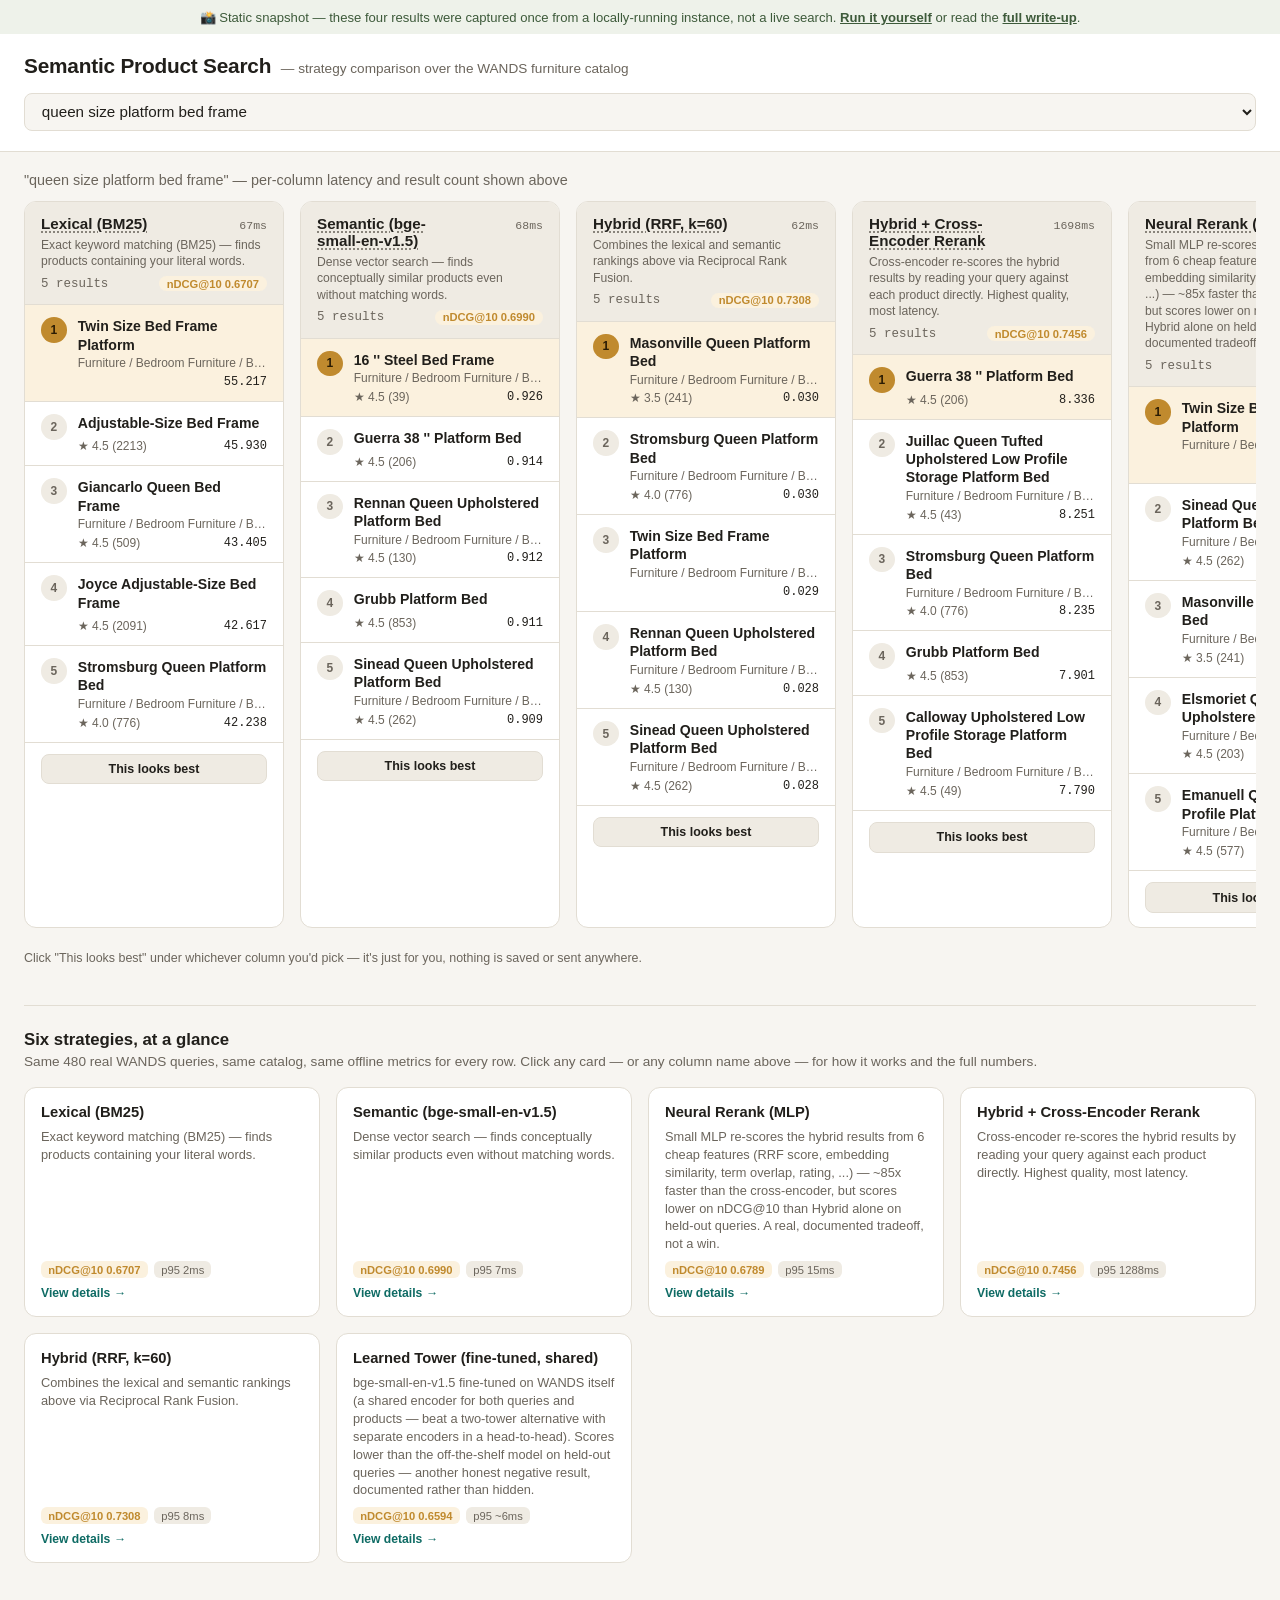
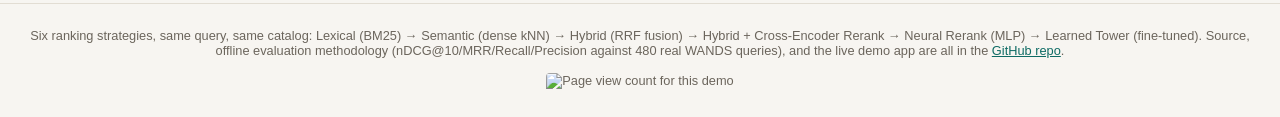
==== docs/index.html @ bc8241d6 "Initial commit" ====
<!doctype html>
<html lang="en">
<head>
<meta charset="utf-8" />
<meta name="viewport" content="width=device-width, initial-scale=1" />
<title>Semantic Product Search — Strategy Comparison (Snapshot Demo)</title>
<meta name="description" content="Real captured results comparing Lexical, Semantic, Hybrid, and Cross-Encoder Reranked search over the WANDS furniture catalog." />
<link rel="stylesheet" href="styles.css" />
</head>
<body>
<div class="snapshot-banner">
  📸 Static snapshot — these four results were captured once from a locally-running instance, not a live search.
  <a href="https://github.com/avantiwhenever/search">Run it yourself</a> or read the <a href="https://github.com/avantiwhenever/search/blob/main/WRITEUP.md">full write-up</a>.
</div>
<header>
  <div class="title-row">
    <h1>Semantic Product Search</h1>
    <span class="subtitle">— strategy comparison over the WANDS furniture catalog</span>
  </div>
  <div class="controls">
    <select id="query-select"></select>
  </div>
</header>
<main>
  <div class="status" id="status"></div>
  <div class="columns-scroller">
    <div class="columns" id="columns"></div>
  </div>
  <p class="pick-note" id="pick-note" hidden>Click "This looks best" under whichever column you'd pick — it's just for you, nothing is saved or sent anywhere.</p>

  <section class="glance">
    <h2>Six strategies, at a glance</h2>
    <p class="glance-sub">Same 480 real WANDS queries, same catalog, same offline metrics for every row. Click any card — or any column name above — for how it works and the full numbers.</p>
    <div class="glance-grid" id="glance-grid"></div>
  </section>
</main>
<div class="modal-overlay" id="modal-overlay" hidden>
  <div class="modal" role="dialog" aria-modal="true" aria-labelledby="modal-title">
    <div class="modal-header">
      <h3 id="modal-title"></h3>
      <button type="button" class="modal-close" id="modal-close" aria-label="Close">✕</button>
    </div>
    <p class="modal-tagline" id="modal-tagline"></p>
    <h4>How it works</h4>
    <p id="modal-how"></p>
    <h4>Offline evaluation (WANDS, 480 queries)</h4>
    <table class="modal-metrics-table">
      <thead>
        <tr><th>nDCG@10</th><th>MRR</th><th>Recall@10</th><th>Recall@50</th><th>Precision@10</th><th>p95 latency</th></tr>
      </thead>
      <tbody>
        <tr id="modal-metrics-row"></tr>
      </tbody>
    </table>
    <h4>Honest take</h4>
    <p id="modal-honest"></p>
    <p class="modal-note" id="modal-note"></p>
  </div>
</div>
<div class="modal-overlay" id="product-modal-overlay" hidden>
  <div class="modal modal-wide" role="dialog" aria-modal="true" aria-labelledby="product-modal-title">
    <div class="modal-header">
      <h3 id="product-modal-title"></h3>
      <button type="button" class="modal-close" id="product-modal-close" aria-label="Close">✕</button>
    </div>
    <p class="product-modal-category" id="product-modal-category"></p>
    <p class="product-modal-rating" id="product-modal-rating"></p>
    <h4>Why this result, for this query</h4>
    <div class="appearance-list" id="product-modal-appearances"></div>
    <h4>Product description (WANDS catalog)</h4>
    <p id="product-modal-description"></p>
    <h4>Product attributes (WANDS catalog)</h4>
    <div class="feature-grid" id="product-modal-features"></div>
    <p class="modal-note">Full product record from the WANDS dataset (product.csv) — the same catalog every strategy above searches over. productId <span class="mono" id="product-modal-id"></span>.</p>
  </div>
</div>
<footer>
  Six ranking strategies, same query, same catalog: Lexical (BM25) → Semantic (dense kNN) → Hybrid (RRF fusion) → Hybrid + Cross-Encoder Rerank → Neural Rerank (MLP) → Learned Tower (fine-tuned).
  Source, offline evaluation methodology (nDCG@10/MRR/Recall/Precision against 480 real WANDS queries), and the live demo app are all in the
  <a href="https://github.com/avantiwhenever/search">GitHub repo</a>.
  <div class="visit-counter">
    <img src="https://api.visitorbadge.io/api/visitors?path=avantiwhenever%2Fsearch-demo&label=Page%20views&labelColor=%236b655c&countColor=%230e6b64&style=flat" alt="Page view count for this demo" loading="lazy" />
  </div>
</footer>
<script>
  // Captured once via `curl localhost:8080/api/search/compare?...` against a locally-running
  // instance of this project's search-api — see docs/data/*.json for the raw captures and
  // scripts/capture-demo-snapshots.sh for how to regenerate this block.
  const QUERY_DATA = {
  "queen size platform bed frame": {
    "resultsByStrategy": {
      "Lexical (BM25)": {
        "latencyMs": 67,
        "results": [
          {"productId": "28631", "score": 55.216957, "productName": "twin size bed frame platform", "productClass": null, "categoryHierarchy": "Furniture / Bedroom Furniture / Beds & Headboards / Beds", "averageRating": null, "ratingCount": null},
          {"productId": "1984", "score": 45.9304, "productName": "adjustable-size bed frame", "productClass": "Bed Frames|Beds", "categoryHierarchy": null, "averageRating": 4.5, "ratingCount": 2213},
          {"productId": "2048", "score": 43.404984, "productName": "giancarlo queen bed frame", "productClass": "Bed Frames|Beds", "categoryHierarchy": "Furniture / Bedroom Furniture / Beds & Headboards / Beds / Queen Size Beds", "averageRating": 4.5, "ratingCount": 509},
          {"productId": "34580", "score": 42.61739, "productName": "joyce adjustable-size bed frame", "productClass": "Bed Frames", "categoryHierarchy": null, "averageRating": 4.5, "ratingCount": 2091},
          {"productId": "17158", "score": 42.238457, "productName": "stromsburg queen platform bed", "productClass": "Beds", "categoryHierarchy": "Furniture / Bedroom Furniture / Beds & Headboards / Beds / Queen Size Beds", "averageRating": 4.0, "ratingCount": 776}
        ]
      },
      "Semantic (bge-small-en-v1.5)": {
        "latencyMs": 68,
        "results": [
          {"productId": "6151", "score": 0.9260466, "productName": "16 '' steel bed frame", "productClass": "Bed Frames|Beds", "categoryHierarchy": "Furniture / Bedroom Furniture / Beds & Headboards / Beds / Queen Size Beds", "averageRating": 4.5, "ratingCount": 39},
          {"productId": "37752", "score": 0.9137088, "productName": "guerra 38 '' platform bed", "productClass": "Bed Frames|Beds", "categoryHierarchy": null, "averageRating": 4.5, "ratingCount": 206},
          {"productId": "39620", "score": 0.9122943, "productName": "rennan queen upholstered platform bed", "productClass": "Beds", "categoryHierarchy": "Furniture / Bedroom Furniture / Beds & Headboards / Beds / Queen Size Beds", "averageRating": 4.5, "ratingCount": 130},
          {"productId": "37750", "score": 0.9112432, "productName": "grubb platform bed", "productClass": "Bed Frames|Beds", "categoryHierarchy": null, "averageRating": 4.5, "ratingCount": 853},
          {"productId": "38301", "score": 0.90865105, "productName": "sinead queen upholstered platform bed", "productClass": "Beds", "categoryHierarchy": "Furniture / Bedroom Furniture / Beds & Headboards / Beds", "averageRating": 4.5, "ratingCount": 262}
        ]
      },
      "Hybrid (RRF, k=60)": {
        "latencyMs": 62,
        "results": [
          {"productId": "17289", "score": 0.03007688828584351, "productName": "masonville queen platform bed", "productClass": "Beds", "categoryHierarchy": "Furniture / Bedroom Furniture / Beds & Headboards / Beds", "averageRating": 3.5, "ratingCount": 241},
          {"productId": "17158", "score": 0.02967032967032967, "productName": "stromsburg queen platform bed", "productClass": "Beds", "categoryHierarchy": "Furniture / Bedroom Furniture / Beds & Headboards / Beds / Queen Size Beds", "averageRating": 4.0, "ratingCount": 776},
          {"productId": "28631", "score": 0.02938045560996381, "productName": "twin size bed frame platform", "productClass": null, "categoryHierarchy": "Furniture / Bedroom Furniture / Beds & Headboards / Beds", "averageRating": null, "ratingCount": null},
          {"productId": "39620", "score": 0.028068137824235385, "productName": "rennan queen upholstered platform bed", "productClass": "Beds", "categoryHierarchy": "Furniture / Bedroom Furniture / Beds & Headboards / Beds / Queen Size Beds", "averageRating": 4.5, "ratingCount": 130},
          {"productId": "38301", "score": 0.027730294396961064, "productName": "sinead queen upholstered platform bed", "productClass": "Beds", "categoryHierarchy": "Furniture / Bedroom Furniture / Beds & Headboards / Beds", "averageRating": 4.5, "ratingCount": 262}
        ]
      },
      "Hybrid + Cross-Encoder Rerank": {
        "latencyMs": 1698,
        "results": [
          {"productId": "37752", "score": 8.335591316223145, "productName": "guerra 38 '' platform bed", "productClass": "Bed Frames|Beds", "categoryHierarchy": null, "averageRating": 4.5, "ratingCount": 206},
          {"productId": "13832", "score": 8.251245498657227, "productName": "juillac queen tufted upholstered low profile storage platform bed", "productClass": "Beds", "categoryHierarchy": "Furniture / Bedroom Furniture / Beds & Headboards / Beds / Queen Size Beds", "averageRating": 4.5, "ratingCount": 43},
          {"productId": "17158", "score": 8.235339164733887, "productName": "stromsburg queen platform bed", "productClass": "Beds", "categoryHierarchy": "Furniture / Bedroom Furniture / Beds & Headboards / Beds / Queen Size Beds", "averageRating": 4.0, "ratingCount": 776},
          {"productId": "37750", "score": 7.901007652282715, "productName": "grubb platform bed", "productClass": "Bed Frames|Beds", "categoryHierarchy": null, "averageRating": 4.5, "ratingCount": 853},
          {"productId": "10847", "score": 7.790006160736084, "productName": "calloway upholstered low profile storage platform bed", "productClass": "Beds", "categoryHierarchy": "Furniture / Bedroom Furniture / Beds & Headboards / Beds", "averageRating": 4.5, "ratingCount": 49}
        ]
      },
      "Neural Rerank (MLP)": {
        "latencyMs": 51,
        "results": [
          {"productId": "28631", "score": -0.6257086992263794, "productName": "twin size bed frame platform", "productClass": null, "categoryHierarchy": "Furniture / Bedroom Furniture / Beds & Headboards / Beds", "averageRating": null, "ratingCount": null},
          {"productId": "38301", "score": -0.6320321559906006, "productName": "sinead queen upholstered platform bed", "productClass": "Beds", "categoryHierarchy": "Furniture / Bedroom Furniture / Beds & Headboards / Beds", "averageRating": 4.5, "ratingCount": 262},
          {"productId": "17289", "score": -0.6341675519943237, "productName": "masonville queen platform bed", "productClass": "Beds", "categoryHierarchy": "Furniture / Bedroom Furniture / Beds & Headboards / Beds", "averageRating": 3.5, "ratingCount": 241},
          {"productId": "25544", "score": -0.6413464546203613, "productName": "elsmoriet queen upholstered platform bed", "productClass": "Beds", "categoryHierarchy": "Furniture / Bedroom Furniture / Beds & Headboards / Beds", "averageRating": 4.5, "ratingCount": 203},
          {"productId": "17609", "score": -0.6419506072998047, "productName": "emanuell queen tufted low profile platform bed", "productClass": "Beds", "categoryHierarchy": "Furniture / Bedroom Furniture / Beds & Headboards / Beds", "averageRating": 4.5, "ratingCount": 577}
        ]
      },
      "Learned Tower (fine-tuned, shared)": {
        "latencyMs": 203,
        "results": [
          {"productId": "14632", "score": 0.9115085, "productName": "atkin king upholstered platform bed", "productClass": "Beds", "categoryHierarchy": "Furniture / Bedroom Furniture / Beds & Headboards / Beds", "averageRating": 4.0, "ratingCount": 54},
          {"productId": "24916", "score": 0.9026095, "productName": "wachapreague 14 '' steel platform bed", "productClass": "Bed Frames|Beds", "categoryHierarchy": null, "averageRating": 4.5, "ratingCount": 2010},
          {"productId": "2017", "score": 0.9018194, "productName": "platform twin bed frame", "productClass": "Bed Frames", "categoryHierarchy": null, "averageRating": 5.0, "ratingCount": 34},
          {"productId": "37752", "score": 0.90044516, "productName": "guerra 38 '' platform bed", "productClass": "Bed Frames|Beds", "categoryHierarchy": null, "averageRating": 4.5, "ratingCount": 206},
          {"productId": "17158", "score": 0.8969958, "productName": "stromsburg queen platform bed", "productClass": "Beds", "categoryHierarchy": "Furniture / Bedroom Furniture / Beds & Headboards / Beds / Queen Size Beds", "averageRating": 4.0, "ratingCount": 776}
        ]
      }
    }
  },
  "cozy reading chair for small apartment": {
    "resultsByStrategy": {
      "Lexical (BM25)": {
        "latencyMs": 12,
        "results": [
          {"productId": "15789", "score": 36.59611, "productName": "cozy kids club chair and ottoman", "productClass": "Kids Chairs", "categoryHierarchy": "Baby & Kids / Toddler & Kids Playroom / Playroom Furniture / Toddler & Kids Chairs & Seating", "averageRating": 4.0, "ratingCount": 9},
          {"productId": "15792", "score": 30.46631, "productName": "cozy woodland kids sleeper", "productClass": "Kids Chairs", "categoryHierarchy": "Baby & Kids / Toddler & Kids Playroom / Playroom Furniture / Toddler & Kids Chairs & Seating", "averageRating": 5.0, "ratingCount": 1},
          {"productId": "38451", "score": 28.610897, "productName": "small bean bag chair & lounger", "productClass": "Bean Bags|Teen Lounge Furniture", "categoryHierarchy": "Furniture / Game Tables & Game Room Furniture / Bean Bag Chairs", "averageRating": 4.5, "ratingCount": 798},
          {"productId": "42382", "score": 28.610897, "productName": "small bean bag chair & lounger", "productClass": "Bean Bags", "categoryHierarchy": "Furniture / Game Tables & Game Room Furniture / Bean Bag Chairs / Black Bean Bag Chairs", "averageRating": 3.5, "ratingCount": 37},
          {"productId": "39930", "score": 26.24277, "productName": "wilsad 5 pieces dining room bar table set with 4 bar stools , sturdy and durable，water/ oil，small space/ small apartment/ kitchenette/ studio ( counter height , dark coffee )", "productClass": "Dining Table Sets", "categoryHierarchy": "Furniture / Kitchen & Dining Furniture / Dining Tables & Seating / Kitchen and Dining Sets", "averageRating": null, "ratingCount": null}
        ]
      },
      "Semantic (bge-small-en-v1.5)": {
        "latencyMs": 34,
        "results": [
          {"productId": "28476", "score": 0.8783987, "productName": "lanier 30 '' wide tufted papasan chair", "productClass": "Accent Chairs", "categoryHierarchy": "Furniture / Living Room Furniture / Chairs & Seating / Accent Chairs", "averageRating": 4.0, "ratingCount": 9},
          {"productId": "22548", "score": 0.872227, "productName": "esmund 20 '' wide tufted velvet side chair", "productClass": "Accent Chairs", "categoryHierarchy": "Furniture / Living Room Furniture / Chairs & Seating / Accent Chairs", "averageRating": 4.5, "ratingCount": 998},
          {"productId": "4285", "score": 0.8688839, "productName": "camerynn 30.8 '' wide armchair", "productClass": null, "categoryHierarchy": "Furniture / Living Room Furniture / Chairs & Seating / Accent Chairs", "averageRating": null, "ratingCount": null},
          {"productId": "28467", "score": 0.86623955, "productName": "gismondo 17.5 '' wide polyester papasan chair", "productClass": "Accent Chairs", "categoryHierarchy": "Furniture / Living Room Furniture / Chairs & Seating / Accent Chairs", "averageRating": 4.0, "ratingCount": 35},
          {"productId": "19273", "score": 0.8635529, "productName": "eldermain 24.75 '' wide velvet armchair", "productClass": "Accent Chairs", "categoryHierarchy": "Furniture / Living Room Furniture / Chairs & Seating / Accent Chairs", "averageRating": 4.0, "ratingCount": 1}
        ]
      },
      "Hybrid (RRF, k=60)": {
        "latencyMs": 48,
        "results": [
          {"productId": "15789", "score": 0.01639344262295082, "productName": "cozy kids club chair and ottoman", "productClass": "Kids Chairs", "categoryHierarchy": "Baby & Kids / Toddler & Kids Playroom / Playroom Furniture / Toddler & Kids Chairs & Seating", "averageRating": 4.0, "ratingCount": 9},
          {"productId": "28476", "score": 0.01639344262295082, "productName": "lanier 30 '' wide tufted papasan chair", "productClass": "Accent Chairs", "categoryHierarchy": "Furniture / Living Room Furniture / Chairs & Seating / Accent Chairs", "averageRating": 4.0, "ratingCount": 9},
          {"productId": "15792", "score": 0.016129032258064516, "productName": "cozy woodland kids sleeper", "productClass": "Kids Chairs", "categoryHierarchy": "Baby & Kids / Toddler & Kids Playroom / Playroom Furniture / Toddler & Kids Chairs & Seating", "averageRating": 5.0, "ratingCount": 1},
          {"productId": "22548", "score": 0.016129032258064516, "productName": "esmund 20 '' wide tufted velvet side chair", "productClass": "Accent Chairs", "categoryHierarchy": "Furniture / Living Room Furniture / Chairs & Seating / Accent Chairs", "averageRating": 4.5, "ratingCount": 998},
          {"productId": "38451", "score": 0.015873015873015872, "productName": "small bean bag chair & lounger", "productClass": "Bean Bags|Teen Lounge Furniture", "categoryHierarchy": "Furniture / Game Tables & Game Room Furniture / Bean Bag Chairs", "averageRating": 4.5, "ratingCount": 798}
        ]
      },
      "Hybrid + Cross-Encoder Rerank": {
        "latencyMs": 1508,
        "results": [
          {"productId": "10667", "score": 4.129291534423828, "productName": "ahriel 29 '' wide tufted lounge chair", "productClass": "Accent Chairs", "categoryHierarchy": "Furniture / Living Room Furniture / Chairs & Seating / Accent Chairs", "averageRating": null, "ratingCount": null},
          {"productId": "29631", "score": 2.968489170074463, "productName": "guthrie 25.2 '' wide side chair", "productClass": null, "categoryHierarchy": "Furniture / Living Room Furniture / Chairs & Seating / Accent Chairs", "averageRating": 4.5, "ratingCount": 163},
          {"productId": "22886", "score": 2.770259380340576, "productName": "troutman 33 '' wide faux leather power standard recliner with massager", "productClass": "Recliners", "categoryHierarchy": "Furniture / Living Room Furniture / Chairs & Seating / Recliners", "averageRating": 4.5, "ratingCount": 156},
          {"productId": "22885", "score": 2.717165946960449, "productName": "troutman 33 '' wide faux leather power standard recliner", "productClass": "Recliners", "categoryHierarchy": "Furniture / Living Room Furniture / Chairs & Seating / Recliners", "averageRating": 4.5, "ratingCount": 196},
          {"productId": "21719", "score": 1.9368469715118408, "productName": "aurelina 21.65 '' wide polyester armchair", "productClass": "Accent Chairs", "categoryHierarchy": "Furniture / Living Room Furniture / Chairs & Seating / Accent Chairs", "averageRating": null, "ratingCount": null}
        ]
      },
      "Neural Rerank (MLP)": {
        "latencyMs": 60,
        "results": [
          {"productId": "23906", "score": -0.6795265674591064, "productName": "mohn 29 '' wide polyester armchair", "productClass": "Accent Chairs", "categoryHierarchy": "Furniture / Living Room Furniture / Chairs & Seating / Accent Chairs", "averageRating": 4.5, "ratingCount": 4235},
          {"productId": "38451", "score": -0.7000259160995483, "productName": "small bean bag chair & lounger", "productClass": "Bean Bags|Teen Lounge Furniture", "categoryHierarchy": "Furniture / Game Tables & Game Room Furniture / Bean Bag Chairs", "averageRating": 4.5, "ratingCount": 798},
          {"productId": "22885", "score": -0.7016141414642334, "productName": "troutman 33 '' wide faux leather power standard recliner", "productClass": "Recliners", "categoryHierarchy": "Furniture / Living Room Furniture / Chairs & Seating / Recliners", "averageRating": 4.5, "ratingCount": 196},
          {"productId": "22886", "score": -0.7021709680557251, "productName": "troutman 33 '' wide faux leather power standard recliner with massager", "productClass": "Recliners", "categoryHierarchy": "Furniture / Living Room Furniture / Chairs & Seating / Recliners", "averageRating": 4.5, "ratingCount": 156},
          {"productId": "14949", "score": -0.7073237895965576, "productName": "big joe kids small bean bag chair", "productClass": "Bean Bags", "categoryHierarchy": "Furniture / Game Tables & Game Room Furniture / Bean Bag Chairs", "averageRating": 4.5, "ratingCount": 471}
        ]
      },
      "Learned Tower (fine-tuned, shared)": {
        "latencyMs": 50,
        "results": [
          {"productId": "10667", "score": 0.82697535, "productName": "ahriel 29 '' wide tufted lounge chair", "productClass": "Accent Chairs", "categoryHierarchy": "Furniture / Living Room Furniture / Chairs & Seating / Accent Chairs", "averageRating": null, "ratingCount": null},
          {"productId": "28476", "score": 0.8092656, "productName": "lanier 30 '' wide tufted papasan chair", "productClass": "Accent Chairs", "categoryHierarchy": "Furniture / Living Room Furniture / Chairs & Seating / Accent Chairs", "averageRating": 4.0, "ratingCount": 9},
          {"productId": "1469", "score": 0.79593176, "productName": "pringle 31 '' wide polyester wingback chair", "productClass": "Accent Chairs", "categoryHierarchy": "Furniture / Living Room Furniture / Chairs & Seating / Accent Chairs", "averageRating": 4.5, "ratingCount": 1732},
          {"productId": "37294", "score": 0.7864454, "productName": "shawnda 23 '' wide wingback chair", "productClass": "Accent Chairs|Office Chairs", "categoryHierarchy": "Furniture / Living Room Furniture / Chairs & Seating / Accent Chairs", "averageRating": 4.5, "ratingCount": 415},
          {"productId": "25789", "score": 0.78304183, "productName": "38 '' wide tufted linen armchair", "productClass": "Accent Chairs", "categoryHierarchy": "Furniture / Living Room Furniture / Chairs & Seating / Accent Chairs / Arm Accent Chairs", "averageRating": 5.0, "ratingCount": 12}
        ]
      }
    }
  },
  "modern oak dining table": {
    "resultsByStrategy": {
      "Lexical (BM25)": {
        "latencyMs": 17,
        "results": [
          {"productId": "42944", "score": 40.907406, "productName": "lavonne solid oak dining table", "productClass": "Dining Tables", "categoryHierarchy": "Furniture / Kitchen & Dining Furniture / Dining Tables & Seating / Kitchen & Dining Tables", "averageRating": 4.5, "ratingCount": 10},
          {"productId": "4254", "score": 38.155228, "productName": "campania extendable solid oak dining table", "productClass": "Dining Tables", "categoryHierarchy": "Furniture / Kitchen & Dining Furniture / Dining Tables & Seating / Kitchen & Dining Tables / 8 + Seat Kitchen & Dining Tables", "averageRating": 5.0, "ratingCount": 27},
          {"productId": "27292", "score": 38.155228, "productName": "35.4 '' solid oak iron dining table", "productClass": "Dining Tables", "categoryHierarchy": "Furniture / Kitchen & Dining Furniture / Dining Tables & Seating / Kitchen & Dining Tables / 8 + Seat Kitchen & Dining Tables", "averageRating": null, "ratingCount": null},
          {"productId": "27293", "score": 38.155228, "productName": "43.3 '' solid oak iron dining table", "productClass": "Dining Tables", "categoryHierarchy": "Furniture / Kitchen & Dining Furniture / Dining Tables & Seating / Kitchen & Dining Tables / 8 + Seat Kitchen & Dining Tables", "averageRating": null, "ratingCount": null},
          {"productId": "34274", "score": 38.155228, "productName": "colyer reclaimed oak industrial dining table", "productClass": "Dining Tables", "categoryHierarchy": "Furniture / Kitchen & Dining Furniture / Dining Tables & Seating / Kitchen & Dining Tables / 4 Seat Kitchen & Dining Tables", "averageRating": null, "ratingCount": null}
        ]
      },
      "Semantic (bge-small-en-v1.5)": {
        "latencyMs": 23,
        "results": [
          {"productId": "22914", "score": 0.9088485, "productName": "denmark dining table", "productClass": "Dining Tables", "categoryHierarchy": "Furniture / Kitchen & Dining Furniture / Dining Tables & Seating / Kitchen & Dining Tables / 8 + Seat Kitchen & Dining Tables", "averageRating": null, "ratingCount": null},
          {"productId": "17011", "score": 0.90468794, "productName": "orna extendable dining table", "productClass": null, "categoryHierarchy": "Furniture / Kitchen & Dining Furniture / Dining Tables & Seating / Kitchen & Dining Tables", "averageRating": 5.0, "ratingCount": 1},
          {"productId": "37331", "score": 0.90093714, "productName": "madiun dining table", "productClass": "Dining Tables", "categoryHierarchy": "Furniture / Kitchen & Dining Furniture / Dining Tables & Seating / Kitchen & Dining Tables", "averageRating": 4.5, "ratingCount": 11},
          {"productId": "1549", "score": 0.89761317, "productName": "gildo 36 '' rubber solid wood dining table", "productClass": "Dining Tables", "categoryHierarchy": "Furniture / Kitchen & Dining Furniture / Dining Tables & Seating / Kitchen & Dining Tables", "averageRating": 4.5, "ratingCount": 76},
          {"productId": "14115", "score": 0.8969023, "productName": "modern farmhouse solid wood dining table", "productClass": "Dining Tables", "categoryHierarchy": "Furniture / Kitchen & Dining Furniture / Dining Tables & Seating / Kitchen & Dining Tables / 6 Seat Kitchen & Dining Tables", "averageRating": null, "ratingCount": null}
        ]
      },
      "Hybrid (RRF, k=60)": {
        "latencyMs": 37,
        "results": [
          {"productId": "27292", "score": 0.030798389007344232, "productName": "35.4 '' solid oak iron dining table", "productClass": "Dining Tables", "categoryHierarchy": "Furniture / Kitchen & Dining Furniture / Dining Tables & Seating / Kitchen & Dining Tables / 8 + Seat Kitchen & Dining Tables", "averageRating": null, "ratingCount": null},
          {"productId": "42944", "score": 0.03047794966520434, "productName": "lavonne solid oak dining table", "productClass": "Dining Tables", "categoryHierarchy": "Furniture / Kitchen & Dining Furniture / Dining Tables & Seating / Kitchen & Dining Tables", "averageRating": 4.5, "ratingCount": 10},
          {"productId": "27293", "score": 0.029910714285714284, "productName": "43.3 '' solid oak iron dining table", "productClass": "Dining Tables", "categoryHierarchy": "Furniture / Kitchen & Dining Furniture / Dining Tables & Seating / Kitchen & Dining Tables / 8 + Seat Kitchen & Dining Tables", "averageRating": null, "ratingCount": null},
          {"productId": "14115", "score": 0.02964426877470356, "productName": "modern farmhouse solid wood dining table", "productClass": "Dining Tables", "categoryHierarchy": "Furniture / Kitchen & Dining Furniture / Dining Tables & Seating / Kitchen & Dining Tables / 6 Seat Kitchen & Dining Tables", "averageRating": null, "ratingCount": null},
          {"productId": "36266", "score": 0.02904040404040404, "productName": "ferryhill extendable solid oak dining table", "productClass": "Dining Tables", "categoryHierarchy": "Furniture / Kitchen & Dining Furniture / Dining Tables & Seating / Kitchen & Dining Tables / 4 Seat Kitchen & Dining Tables", "averageRating": 4.0, "ratingCount": 110}
        ]
      },
      "Hybrid + Cross-Encoder Rerank": {
        "latencyMs": 1607,
        "results": [
          {"productId": "17011", "score": 8.683273315429688, "productName": "orna extendable dining table", "productClass": null, "categoryHierarchy": "Furniture / Kitchen & Dining Furniture / Dining Tables & Seating / Kitchen & Dining Tables", "averageRating": 5.0, "ratingCount": 1},
          {"productId": "22914", "score": 8.335543632507324, "productName": "denmark dining table", "productClass": "Dining Tables", "categoryHierarchy": "Furniture / Kitchen & Dining Furniture / Dining Tables & Seating / Kitchen & Dining Tables / 8 + Seat Kitchen & Dining Tables", "averageRating": null, "ratingCount": null},
          {"productId": "23840", "score": 6.853997707366943, "productName": "larkin solid wood dining table", "productClass": "Dining Tables", "categoryHierarchy": "Furniture / Kitchen & Dining Furniture / Dining Tables & Seating / Kitchen & Dining Tables", "averageRating": 4.5, "ratingCount": 586},
          {"productId": "19781", "score": 5.872198104858398, "productName": "5 piece dining bar table set counter height with 4 pub stool , modern compact breakfast table set of 4 with 3 storage shelf , perfect for small kitchen dining room oak finish", "productClass": null, "categoryHierarchy": "Furniture / Kitchen & Dining Furniture / Dining Tables & Seating / Kitchen and Dining Sets", "averageRating": null, "ratingCount": null},
          {"productId": "28431", "score": 5.378570079803467, "productName": "brierley counter height dining table", "productClass": "Dining Tables", "categoryHierarchy": "Furniture / Kitchen & Dining Furniture / Dining Tables & Seating / Kitchen & Dining Tables", "averageRating": 4.5, "ratingCount": 48}
        ]
      },
      "Neural Rerank (MLP)": {
        "latencyMs": 57,
        "results": [
          {"productId": "25653", "score": -0.6735780239105225, "productName": "oak brook mid-century modern platform configurable bedroom set", "productClass": null, "categoryHierarchy": "Furniture / Bedroom Furniture / Bedroom Sets", "averageRating": 4.5, "ratingCount": 1242},
          {"productId": "23067", "score": -0.680070698261261, "productName": "52 '' oak contemporary folding poker table", "productClass": "Poker & Casino Tables", "categoryHierarchy": "Furniture / Game Tables & Game Room Furniture / Poker & Card Tables", "averageRating": 4.5, "ratingCount": 15},
          {"productId": "23064", "score": -0.6881012916564941, "productName": "35 '' 4 - player oak card table", "productClass": "Poker & Casino Tables", "categoryHierarchy": "Furniture / Game Tables & Game Room Furniture / Poker & Card Tables", "averageRating": 5.0, "ratingCount": 72},
          {"productId": "23066", "score": -0.6924586296081543, "productName": "57 '' oak period poker table", "productClass": "Poker & Casino Tables", "categoryHierarchy": "Furniture / Game Tables & Game Room Furniture / Poker & Card Tables", "averageRating": 5.0, "ratingCount": 24},
          {"productId": "19781", "score": -0.6925727128982544, "productName": "5 piece dining bar table set counter height with 4 pub stool , modern compact breakfast table set of 4 with 3 storage shelf , perfect for small kitchen dining room oak finish", "productClass": null, "categoryHierarchy": "Furniture / Kitchen & Dining Furniture / Dining Tables & Seating / Kitchen and Dining Sets", "averageRating": null, "ratingCount": null}
        ]
      },
      "Learned Tower (fine-tuned, shared)": {
        "latencyMs": 34,
        "results": [
          {"productId": "31235", "score": 0.91574407, "productName": "tyrell solid oak solid wood dining table", "productClass": "Dining Tables", "categoryHierarchy": "Furniture / Kitchen & Dining Furniture / Dining Tables & Seating / Kitchen & Dining Tables / 6 Seat Kitchen & Dining Tables", "averageRating": 5.0, "ratingCount": 4},
          {"productId": "22914", "score": 0.90973806, "productName": "denmark dining table", "productClass": "Dining Tables", "categoryHierarchy": "Furniture / Kitchen & Dining Furniture / Dining Tables & Seating / Kitchen & Dining Tables / 8 + Seat Kitchen & Dining Tables", "averageRating": null, "ratingCount": null},
          {"productId": "17011", "score": 0.90668565, "productName": "orna extendable dining table", "productClass": null, "categoryHierarchy": "Furniture / Kitchen & Dining Furniture / Dining Tables & Seating / Kitchen & Dining Tables", "averageRating": 5.0, "ratingCount": 1},
          {"productId": "23840", "score": 0.902372, "productName": "larkin solid wood dining table", "productClass": "Dining Tables", "categoryHierarchy": "Furniture / Kitchen & Dining Furniture / Dining Tables & Seating / Kitchen & Dining Tables", "averageRating": 4.5, "ratingCount": 586},
          {"productId": "36266", "score": 0.8993815, "productName": "ferryhill extendable solid oak dining table", "productClass": "Dining Tables", "categoryHierarchy": "Furniture / Kitchen & Dining Furniture / Dining Tables & Seating / Kitchen & Dining Tables / 4 Seat Kitchen & Dining Tables", "averageRating": 4.0, "ratingCount": 110}
        ]
      }
    }
  },
  "outdoor patio furniture set": {
    "resultsByStrategy": {
      "Lexical (BM25)": {
        "latencyMs": 10,
        "results": [
          {"productId": "37711", "score": 48.26131, "productName": "outdoor rattan patio furniture set", "productClass": "Outdoor Conversation Sets", "categoryHierarchy": "Outdoor / Outdoor & Patio Furniture / Patio Furniture Sets / Patio Conversation Sets", "averageRating": 4.5, "ratingCount": 2},
          {"productId": "25317", "score": 45.01437, "productName": "7 piece outdoor patio furniture set", "productClass": "Outdoor Conversation Sets", "categoryHierarchy": "Outdoor / Outdoor & Patio Furniture / Patio Furniture Sets / Patio Conversation Sets", "averageRating": 4.5, "ratingCount": 12},
          {"productId": "5924", "score": 43.54277, "productName": "outdoor patio furniture cover", "productClass": "Furniture Covers", "categoryHierarchy": "Storage & Organization / Garage & Outdoor Storage & Organization / Outdoor Covers / Patio Furniture Covers", "averageRating": 4.5, "ratingCount": 94},
          {"productId": "36054", "score": 38.034653, "productName": "estey outdoor rattan wicker patio dining table set , garden outdoor patio furniture sets in , 11 piece", "productClass": "Patio Dining Sets", "categoryHierarchy": "Outdoor / Outdoor & Patio Furniture / Patio Furniture Sets / Patio Dining Sets", "averageRating": 3.5, "ratingCount": 5},
          {"productId": "23969", "score": 37.683804, "productName": "patio outdoor rattan furniture 4 pieces", "productClass": "Outdoor Conversation Sets", "categoryHierarchy": "Outdoor / Outdoor & Patio Furniture / Patio Furniture Sets / Patio Conversation Sets", "averageRating": 1.0, "ratingCount": 1}
        ]
      },
      "Semantic (bge-small-en-v1.5)": {
        "latencyMs": 18,
        "results": [
          {"productId": "39965", "score": 0.9375335, "productName": "suzy 3 piece bistro set with cushions", "productClass": "Patio Dining Sets", "categoryHierarchy": "Outdoor / Outdoor & Patio Furniture / Patio Furniture Sets / Patio Dining Sets", "averageRating": 4.5, "ratingCount": 238},
          {"productId": "7435", "score": 0.9352566, "productName": "chapelle 5 piece bistro set", "productClass": "Patio Dining Sets", "categoryHierarchy": "Outdoor / Outdoor & Patio Furniture / Patio Furniture Sets / Patio Dining Sets", "averageRating": null, "ratingCount": null},
          {"productId": "30335", "score": 0.93212366, "productName": "merlyn 6-piece outdoor garden patio furniture", "productClass": "Outdoor Conversation Sets", "categoryHierarchy": "Outdoor / Outdoor & Patio Furniture / Patio Furniture Sets / Patio Conversation Sets", "averageRating": null, "ratingCount": null},
          {"productId": "30338", "score": 0.931499, "productName": "newagen 4 piece cushioned outdoor patio pe rattan furniture set sectional garden sofa", "productClass": "Outdoor Conversation Sets", "categoryHierarchy": "Outdoor / Outdoor & Patio Furniture / Patio Furniture Sets / Patio Conversation Sets", "averageRating": null, "ratingCount": null},
          {"productId": "39972", "score": 0.9309963, "productName": "3 piece outdoor bistro set all-weather table and chairs metal frame modern patio furniture for small space deck , lawn , porch garden , black", "productClass": "Patio Dining Sets", "categoryHierarchy": "Outdoor / Outdoor & Patio Furniture / Patio Furniture Sets / Patio Dining Sets", "averageRating": 4.5, "ratingCount": 16}
        ]
      },
      "Hybrid (RRF, k=60)": {
        "latencyMs": 38,
        "results": [
          {"productId": "30335", "score": 0.02886002886002886, "productName": "merlyn 6-piece outdoor garden patio furniture", "productClass": "Outdoor Conversation Sets", "categoryHierarchy": "Outdoor / Outdoor & Patio Furniture / Patio Furniture Sets / Patio Conversation Sets", "averageRating": null, "ratingCount": null},
          {"productId": "42450", "score": 0.028577260665441927, "productName": "4 pieces patio furniture set outdoor garden patio conversation sets poolside lawn chairs with glass coffee table porch furniture", "productClass": "Outdoor Conversation Sets", "categoryHierarchy": "Outdoor / Outdoor & Patio Furniture / Patio Furniture Sets / Patio Conversation Sets", "averageRating": null, "ratingCount": null},
          {"productId": "14542", "score": 0.02786377708978328, "productName": "merlyn 6- piece outdoor garden patio furniture", "productClass": "Outdoor Conversation Sets", "categoryHierarchy": "Outdoor / Outdoor & Patio Furniture / Patio Furniture Sets / Patio Conversation Sets", "averageRating": null, "ratingCount": null},
          {"productId": "29671", "score": 0.02761904761904762, "productName": "outdoor patio furniture set 5-piece wicker rattan sectional sofa set", "productClass": null, "categoryHierarchy": "Outdoor / Outdoor & Patio Furniture / Patio Furniture Sets / Patio Conversation Sets", "averageRating": 4.0, "ratingCount": 2},
          {"productId": "22104", "score": 0.023412698412698413, "productName": "premium steel patio bistro set , folding outdoor patio furniture sets , 3 piece patio set of foldable patio table and chairs , yellow", "productClass": "Patio Dining Sets", "categoryHierarchy": "Outdoor / Outdoor & Patio Furniture / Patio Furniture Sets / Patio Dining Sets", "averageRating": 4.5, "ratingCount": 51}
        ]
      },
      "Hybrid + Cross-Encoder Rerank": {
        "latencyMs": 1437,
        "results": [
          {"productId": "29671", "score": 9.779988288879395, "productName": "outdoor patio furniture set 5-piece wicker rattan sectional sofa set", "productClass": null, "categoryHierarchy": "Outdoor / Outdoor & Patio Furniture / Patio Furniture Sets / Patio Conversation Sets", "averageRating": 4.0, "ratingCount": 2},
          {"productId": "39965", "score": 9.487709045410156, "productName": "suzy 3 piece bistro set with cushions", "productClass": "Patio Dining Sets", "categoryHierarchy": "Outdoor / Outdoor & Patio Furniture / Patio Furniture Sets / Patio Dining Sets", "averageRating": 4.5, "ratingCount": 238},
          {"productId": "7432", "score": 9.482749938964844, "productName": "auby 5 piece bistro set", "productClass": "Patio Dining Sets", "categoryHierarchy": "Outdoor / Outdoor & Patio Furniture / Patio Furniture Sets / Patio Dining Sets", "averageRating": 5.0, "ratingCount": 1},
          {"productId": "441", "score": 9.435017585754395, "productName": "mosaic outdoor 3-piece bistro set", "productClass": "Patio Dining Sets", "categoryHierarchy": "Outdoor / Outdoor & Patio Furniture / Patio Furniture Sets / Patio Dining Sets", "averageRating": 4.5, "ratingCount": 277},
          {"productId": "7435", "score": 9.361902236938477, "productName": "chapelle 5 piece bistro set", "productClass": "Patio Dining Sets", "categoryHierarchy": "Outdoor / Outdoor & Patio Furniture / Patio Furniture Sets / Patio Dining Sets", "averageRating": null, "ratingCount": null}
        ]
      },
      "Neural Rerank (MLP)": {
        "latencyMs": 25,
        "results": [
          {"productId": "36054", "score": -0.6813868284225464, "productName": "estey outdoor rattan wicker patio dining table set , garden outdoor patio furniture sets in , 11 piece", "productClass": "Patio Dining Sets", "categoryHierarchy": "Outdoor / Outdoor & Patio Furniture / Patio Furniture Sets / Patio Dining Sets", "averageRating": 3.5, "ratingCount": 5},
          {"productId": "29671", "score": -0.6821235418319702, "productName": "outdoor patio furniture set 5-piece wicker rattan sectional sofa set", "productClass": null, "categoryHierarchy": "Outdoor / Outdoor & Patio Furniture / Patio Furniture Sets / Patio Conversation Sets", "averageRating": 4.0, "ratingCount": 2},
          {"productId": "42450", "score": -0.6854799389839172, "productName": "4 pieces patio furniture set outdoor garden patio conversation sets poolside lawn chairs with glass coffee table porch furniture", "productClass": "Outdoor Conversation Sets", "categoryHierarchy": "Outdoor / Outdoor & Patio Furniture / Patio Furniture Sets / Patio Conversation Sets", "averageRating": null, "ratingCount": null},
          {"productId": "33592", "score": -0.68581223487854, "productName": "6-piece patio furniture set corner sofa set pe rattan wicker outdoor garden sectional sofa chair", "productClass": null, "categoryHierarchy": "Outdoor / Outdoor & Patio Furniture / Patio Furniture Sets / Patio Conversation Sets", "averageRating": 4.0, "ratingCount": 1},
          {"productId": "30338", "score": -0.6911941170692444, "productName": "newagen 4 piece cushioned outdoor patio pe rattan furniture set sectional garden sofa", "productClass": "Outdoor Conversation Sets", "categoryHierarchy": "Outdoor / Outdoor & Patio Furniture / Patio Furniture Sets / Patio Conversation Sets", "averageRating": null, "ratingCount": null}
        ]
      },
      "Learned Tower (fine-tuned, shared)": {
        "latencyMs": 11,
        "results": [
          {"productId": "29671", "score": 0.8927528, "productName": "outdoor patio furniture set 5-piece wicker rattan sectional sofa set", "productClass": null, "categoryHierarchy": "Outdoor / Outdoor & Patio Furniture / Patio Furniture Sets / Patio Conversation Sets", "averageRating": 4.0, "ratingCount": 2},
          {"productId": "37711", "score": 0.89095664, "productName": "outdoor rattan patio furniture set", "productClass": "Outdoor Conversation Sets", "categoryHierarchy": "Outdoor / Outdoor & Patio Furniture / Patio Furniture Sets / Patio Conversation Sets", "averageRating": 4.5, "ratingCount": 2},
          {"productId": "14542", "score": 0.8845632, "productName": "merlyn 6- piece outdoor garden patio furniture", "productClass": "Outdoor Conversation Sets", "categoryHierarchy": "Outdoor / Outdoor & Patio Furniture / Patio Furniture Sets / Patio Conversation Sets", "averageRating": null, "ratingCount": null},
          {"productId": "30335", "score": 0.8840876, "productName": "merlyn 6-piece outdoor garden patio furniture", "productClass": "Outdoor Conversation Sets", "categoryHierarchy": "Outdoor / Outdoor & Patio Furniture / Patio Furniture Sets / Patio Conversation Sets", "averageRating": null, "ratingCount": null},
          {"productId": "23969", "score": 0.88057977, "productName": "patio outdoor rattan furniture 4 pieces", "productClass": "Outdoor Conversation Sets", "categoryHierarchy": "Outdoor / Outdoor & Patio Furniture / Patio Furniture Sets / Patio Conversation Sets", "averageRating": 1.0, "ratingCount": 1}
        ]
      }
    }
  },
  "small space storage ottoman": {
    "resultsByStrategy": {
      "Lexical (BM25)": {
        "latencyMs": 8,
        "results": [
          {"productId": "10842", "score": 35.4382, "productName": "hannatou small space twin over full bunk bed", "productClass": "Kids Beds", "categoryHierarchy": "Baby & Kids / Toddler & Kids Bedroom Furniture / Kids Beds", "averageRating": 4.5, "ratingCount": 125},
          {"productId": "20223", "score": 30.085978, "productName": "folding study desk for small space home office desk laptop writing table", "productClass": "Desks", "categoryHierarchy": "Furniture / Office Furniture / Desks", "averageRating": null, "ratingCount": null},
          {"productId": "545", "score": 28.241882, "productName": "loggins storage ottoman", "productClass": "Benches|Ottomans", "categoryHierarchy": "Furniture / Living Room Furniture / Ottomans & Poufs", "averageRating": 4.5, "ratingCount": 124},
          {"productId": "1558", "score": 28.241882, "productName": "branham storage ottoman", "productClass": "Ottomans", "categoryHierarchy": "Furniture / Living Room Furniture / Ottomans & Poufs / Rectangle Ottomans & Poufs", "averageRating": 4.5, "ratingCount": 81},
          {"productId": "1730", "score": 28.241882, "productName": "tufted storage ottoman", "productClass": "Ottomans", "categoryHierarchy": "Furniture / Living Room Furniture / Ottomans & Poufs", "averageRating": 4.5, "ratingCount": 2900}
        ]
      },
      "Semantic (bge-small-en-v1.5)": {
        "latencyMs": 21,
        "results": [
          {"productId": "1730", "score": 0.89516723, "productName": "tufted storage ottoman", "productClass": "Ottomans", "categoryHierarchy": "Furniture / Living Room Furniture / Ottomans & Poufs", "averageRating": 4.5, "ratingCount": 2900},
          {"productId": "4724", "score": 0.8944721, "productName": "macy 20 '' tufted round storage ottoman", "productClass": "Ottomans", "categoryHierarchy": "Furniture / Living Room Furniture / Ottomans & Poufs", "averageRating": 5.0, "ratingCount": 109},
          {"productId": "39737", "score": 0.8941949, "productName": "littrell storage ottoman", "productClass": "Ottomans", "categoryHierarchy": "Furniture / Living Room Furniture / Ottomans & Poufs", "averageRating": 4.5, "ratingCount": 347},
          {"productId": "40810", "score": 0.8936476, "productName": "manning 17 '' square storage ottoman", "productClass": "Ottomans", "categoryHierarchy": "Furniture / Living Room Furniture / Ottomans & Poufs", "averageRating": 4.5, "ratingCount": 668},
          {"productId": "36353", "score": 0.8875762, "productName": "dunston 28 '' square storage ottoman", "productClass": "Ottomans", "categoryHierarchy": "Furniture / Living Room Furniture / Ottomans & Poufs", "averageRating": 4.5, "ratingCount": 294}
        ]
      },
      "Hybrid (RRF, k=60)": {
        "latencyMs": 61,
        "results": [
          {"productId": "1730", "score": 0.03177805800756621, "productName": "tufted storage ottoman", "productClass": "Ottomans", "categoryHierarchy": "Furniture / Living Room Furniture / Ottomans & Poufs", "averageRating": 4.5, "ratingCount": 2900},
          {"productId": "39737", "score": 0.03057889822595705, "productName": "littrell storage ottoman", "productClass": "Ottomans", "categoryHierarchy": "Furniture / Living Room Furniture / Ottomans & Poufs", "averageRating": 4.5, "ratingCount": 347},
          {"productId": "31039", "score": 0.028205128205128206, "productName": "minster tufted storage ottoman", "productClass": null, "categoryHierarchy": "Furniture / Living Room Furniture / Ottomans & Poufs", "averageRating": 4.5, "ratingCount": 211},
          {"productId": "40810", "score": 0.02637768817204301, "productName": "manning 17 '' square storage ottoman", "productClass": "Ottomans", "categoryHierarchy": "Furniture / Living Room Furniture / Ottomans & Poufs", "averageRating": 4.5, "ratingCount": 668},
          {"productId": "40218", "score": 0.026021080368906456, "productName": "lucrezia 18 '' square storage ottoman", "productClass": "Ottomans", "categoryHierarchy": "Furniture / Living Room Furniture / Ottomans & Poufs", "averageRating": 4.5, "ratingCount": 145}
        ]
      },
      "Hybrid + Cross-Encoder Rerank": {
        "latencyMs": 2060,
        "results": [
          {"productId": "4898", "score": 6.135346412658691, "productName": "hepatique upholstered tufted storage ottoman", "productClass": "Ottomans", "categoryHierarchy": "Furniture / Living Room Furniture / Ottomans & Poufs", "averageRating": 5.0, "ratingCount": 3},
          {"productId": "22541", "score": 5.78867244720459, "productName": "iconium 16.3 '' wide round storage ottoman", "productClass": "Ottomans", "categoryHierarchy": "Furniture / Living Room Furniture / Ottomans & Poufs", "averageRating": 4.5, "ratingCount": 210},
          {"productId": "36365", "score": 5.631599426269531, "productName": "mccullar 27.5 '' wide faux leather square storage ottoman", "productClass": "Ottomans", "categoryHierarchy": "Furniture / Living Room Furniture / Ottomans & Poufs", "averageRating": 4.5, "ratingCount": 1140},
          {"productId": "4724", "score": 5.086852073669434, "productName": "macy 20 '' tufted round storage ottoman", "productClass": "Ottomans", "categoryHierarchy": "Furniture / Living Room Furniture / Ottomans & Poufs", "averageRating": 5.0, "ratingCount": 109},
          {"productId": "35391", "score": 4.835151195526123, "productName": "abasi 36.2 '' square storage ottoman", "productClass": "Ottomans", "categoryHierarchy": "Furniture / Living Room Furniture / Ottomans & Poufs", "averageRating": 4.5, "ratingCount": 460}
        ]
      },
      "Neural Rerank (MLP)": {
        "latencyMs": 26,
        "results": [
          {"productId": "1730", "score": -0.6246700286865234, "productName": "tufted storage ottoman", "productClass": "Ottomans", "categoryHierarchy": "Furniture / Living Room Furniture / Ottomans & Poufs", "averageRating": 4.5, "ratingCount": 2900},
          {"productId": "39737", "score": -0.6419596672058105, "productName": "littrell storage ottoman", "productClass": "Ottomans", "categoryHierarchy": "Furniture / Living Room Furniture / Ottomans & Poufs", "averageRating": 4.5, "ratingCount": 347},
          {"productId": "35388", "score": -0.644220232963562, "productName": "sena tufted storage ottoman", "productClass": "Ottomans", "categoryHierarchy": "Furniture / Living Room Furniture / Ottomans & Poufs", "averageRating": 4.5, "ratingCount": 1703},
          {"productId": "1740", "score": -0.6443064212799072, "productName": "35 '' tufted square storage ottoman", "productClass": "Ottomans|Coffee & Cocktail Tables", "categoryHierarchy": "Furniture / Living Room Furniture / Ottomans & Poufs", "averageRating": 5.0, "ratingCount": 768},
          {"productId": "40810", "score": -0.6470732688903809, "productName": "manning 17 '' square storage ottoman", "productClass": "Ottomans", "categoryHierarchy": "Furniture / Living Room Furniture / Ottomans & Poufs", "averageRating": 4.5, "ratingCount": 668}
        ]
      },
      "Learned Tower (fine-tuned, shared)": {
        "latencyMs": 36,
        "results": [
          {"productId": "25165", "score": 0.8754884, "productName": "charest folding tufted storage ottoman", "productClass": "Ottomans", "categoryHierarchy": "Furniture / Living Room Furniture / Ottomans & Poufs", "averageRating": 4.5, "ratingCount": 391},
          {"productId": "39737", "score": 0.8664095, "productName": "littrell storage ottoman", "productClass": "Ottomans", "categoryHierarchy": "Furniture / Living Room Furniture / Ottomans & Poufs", "averageRating": 4.5, "ratingCount": 347},
          {"productId": "4898", "score": 0.8637299, "productName": "hepatique upholstered tufted storage ottoman", "productClass": "Ottomans", "categoryHierarchy": "Furniture / Living Room Furniture / Ottomans & Poufs", "averageRating": 5.0, "ratingCount": 3},
          {"productId": "19463", "score": 0.86276054, "productName": "charnley animal milk cow storage ottoman", "productClass": "Ottomans", "categoryHierarchy": "Furniture / Living Room Furniture / Ottomans & Poufs", "averageRating": 5.0, "ratingCount": 85},
          {"productId": "28418", "score": 0.8624413, "productName": "revell 15 '' tufted square storage ottoman", "productClass": "Ottomans", "categoryHierarchy": "Furniture / Living Room Furniture / Ottomans & Poufs", "averageRating": 4.5, "ratingCount": 780}
        ]
      }
    }
  },
  "kids bunk bed with stairs": {
    "resultsByStrategy": {
      "Lexical (BM25)": {
        "latencyMs": 11,
        "results": [
          {"productId": "2806", "score": 35.16662, "productName": "bunk bed", "productClass": null, "categoryHierarchy": "Baby & Kids / Toddler & Kids Bedroom Furniture / Kids Beds", "averageRating": 4.5, "ratingCount": 4},
          {"productId": "6863", "score": 35.16662, "productName": "bunk bed", "productClass": "Kids Beds", "categoryHierarchy": "Baby & Kids / Toddler & Kids Bedroom Furniture / Kids Beds", "averageRating": null, "ratingCount": null},
          {"productId": "30507", "score": 34.051907, "productName": "amarillo stair tread", "productClass": "Stair Treads", "categoryHierarchy": "Rugs / Stair Tread Rugs", "averageRating": null, "ratingCount": null},
          {"productId": "18845", "score": 33.929146, "productName": "full over full bunk bed with twin size trundle , pine wood bunk bed with guardrails for kids and teens", "productClass": null, "categoryHierarchy": "Baby & Kids / Toddler & Kids Bedroom Furniture / Kids Beds", "averageRating": 4.0, "ratingCount": 32},
          {"productId": "30326", "score": 32.26419, "productName": "attra twin over full bunk bed bunk bed", "productClass": null, "categoryHierarchy": "Baby & Kids / Toddler & Kids Bedroom Furniture / Kids Beds", "averageRating": null, "ratingCount": null}
        ]
      },
      "Semantic (bge-small-en-v1.5)": {
        "latencyMs": 15,
        "results": [
          {"productId": "18810", "score": 0.9205115, "productName": "mclin twin over full bed with bookcase", "productClass": null, "categoryHierarchy": "Baby & Kids / Toddler & Kids Bedroom Furniture / Kids Beds", "averageRating": 4.0, "ratingCount": 107},
          {"productId": "38429", "score": 0.9197365, "productName": "shyann staircase twin over full bunk bed with shelves", "productClass": "Kids Beds", "categoryHierarchy": "Baby & Kids / Toddler & Kids Bedroom Furniture / Kids Beds", "averageRating": 4.5, "ratingCount": 413},
          {"productId": "38430", "score": 0.9152051, "productName": "shyann staircase twin over full bunk bed with shelves", "productClass": "Kids Beds", "categoryHierarchy": "Baby & Kids / Toddler & Kids Bedroom Furniture / Kids Beds", "averageRating": 4.5, "ratingCount": 182},
          {"productId": "15666", "score": 0.91382605, "productName": "salem staircase twin over twin bunk bed with drawers", "productClass": "Kids Beds", "categoryHierarchy": "Baby & Kids / Toddler & Kids Bedroom Furniture / Kids Beds", "averageRating": 4.5, "ratingCount": 57},
          {"productId": "22354", "score": 0.90972203, "productName": "renan bunk bed", "productClass": null, "categoryHierarchy": "Baby & Kids / Toddler & Kids Bedroom Furniture / Kids Beds", "averageRating": null, "ratingCount": null}
        ]
      },
      "Hybrid (RRF, k=60)": {
        "latencyMs": 41,
        "results": [
          {"productId": "6863", "score": 0.02946236559139785, "productName": "bunk bed", "productClass": "Kids Beds", "categoryHierarchy": "Baby & Kids / Toddler & Kids Bedroom Furniture / Kids Beds", "averageRating": null, "ratingCount": null},
          {"productId": "22354", "score": 0.027884615384615386, "productName": "renan bunk bed", "productClass": null, "categoryHierarchy": "Baby & Kids / Toddler & Kids Bedroom Furniture / Kids Beds", "averageRating": null, "ratingCount": null},
          {"productId": "9004", "score": 0.027598020555767037, "productName": "ruthwell bunk bed", "productClass": "Kids Beds", "categoryHierarchy": "Baby & Kids / Toddler & Kids Bedroom Furniture / Kids Beds", "averageRating": null, "ratingCount": null},
          {"productId": "20617", "score": 0.025568181818181816, "productName": "aime twin bunk bed", "productClass": "Kids Beds", "categoryHierarchy": "Baby & Kids / Toddler & Kids Bedroom Furniture / Kids Beds", "averageRating": null, "ratingCount": null},
          {"productId": "17403", "score": 0.02531645569620253, "productName": "govan bunk bed", "productClass": "Kids Beds", "categoryHierarchy": "Baby & Kids / Toddler & Kids Bedroom Furniture / Kids Beds / Boy+ Kids Beds", "averageRating": 5.0, "ratingCount": 1}
        ]
      },
      "Hybrid + Cross-Encoder Rerank": {
        "latencyMs": 1474,
        "results": [
          {"productId": "38427", "score": 7.825186252593994, "productName": "shyann staircase twin over full bunk bed with trundle", "productClass": "Kids Beds", "categoryHierarchy": "Baby & Kids / Toddler & Kids Bedroom Furniture / Kids Beds", "averageRating": 4.5, "ratingCount": 661},
          {"productId": "38430", "score": 7.812658309936523, "productName": "shyann staircase twin over full bunk bed with shelves", "productClass": "Kids Beds", "categoryHierarchy": "Baby & Kids / Toddler & Kids Bedroom Furniture / Kids Beds", "averageRating": 4.5, "ratingCount": 182},
          {"productId": "18832", "score": 7.7636613845825195, "productName": "pattinson twin over full bunk bed", "productClass": null, "categoryHierarchy": "Baby & Kids / Toddler & Kids Bedroom Furniture / Kids Beds", "averageRating": 4.5, "ratingCount": 64},
          {"productId": "15666", "score": 7.582837104797363, "productName": "salem staircase twin over twin bunk bed with drawers", "productClass": "Kids Beds", "categoryHierarchy": "Baby & Kids / Toddler & Kids Bedroom Furniture / Kids Beds", "averageRating": 4.5, "ratingCount": 57},
          {"productId": "18810", "score": 7.177905082702637, "productName": "mclin twin over full bed with bookcase", "productClass": null, "categoryHierarchy": "Baby & Kids / Toddler & Kids Bedroom Furniture / Kids Beds", "averageRating": 4.0, "ratingCount": 107}
        ]
      },
      "Neural Rerank (MLP)": {
        "latencyMs": 32,
        "results": [
          {"productId": "30507", "score": -0.7281935214996338, "productName": "amarillo stair tread", "productClass": "Stair Treads", "categoryHierarchy": "Rugs / Stair Tread Rugs", "averageRating": null, "ratingCount": null},
          {"productId": "18845", "score": -0.8269069194793701, "productName": "full over full bunk bed with twin size trundle , pine wood bunk bed with guardrails for kids and teens", "productClass": null, "categoryHierarchy": "Baby & Kids / Toddler & Kids Bedroom Furniture / Kids Beds", "averageRating": 4.0, "ratingCount": 32},
          {"productId": "27321", "score": -0.8387686014175415, "productName": "amalie bunk bed with drawers", "productClass": "Kids Beds", "categoryHierarchy": "Baby & Kids / Toddler & Kids Bedroom Furniture / Kids Beds / Boy+ Kids Beds", "averageRating": 4.5, "ratingCount": 48},
          {"productId": "38429", "score": -0.8436750173568726, "productName": "shyann staircase twin over full bunk bed with shelves", "productClass": "Kids Beds", "categoryHierarchy": "Baby & Kids / Toddler & Kids Bedroom Furniture / Kids Beds", "averageRating": 4.5, "ratingCount": 413},
          {"productId": "38427", "score": -0.8459485769271851, "productName": "shyann staircase twin over full bunk bed with trundle", "productClass": "Kids Beds", "categoryHierarchy": "Baby & Kids / Toddler & Kids Bedroom Furniture / Kids Beds", "averageRating": 4.5, "ratingCount": 661}
        ]
      },
      "Learned Tower (fine-tuned, shared)": {
        "latencyMs": 12,
        "results": [
          {"productId": "15666", "score": 0.9195496, "productName": "salem staircase twin over twin bunk bed with drawers", "productClass": "Kids Beds", "categoryHierarchy": "Baby & Kids / Toddler & Kids Bedroom Furniture / Kids Beds", "averageRating": 4.5, "ratingCount": 57},
          {"productId": "38430", "score": 0.9080509, "productName": "shyann staircase twin over full bunk bed with shelves", "productClass": "Kids Beds", "categoryHierarchy": "Baby & Kids / Toddler & Kids Bedroom Furniture / Kids Beds", "averageRating": 4.5, "ratingCount": 182},
          {"productId": "38429", "score": 0.90325993, "productName": "shyann staircase twin over full bunk bed with shelves", "productClass": "Kids Beds", "categoryHierarchy": "Baby & Kids / Toddler & Kids Bedroom Furniture / Kids Beds", "averageRating": 4.5, "ratingCount": 413},
          {"productId": "15667", "score": 0.8991882, "productName": "salem staircase twin over twin bunk bed with trundle", "productClass": "Kids Beds", "categoryHierarchy": "Baby & Kids / Toddler & Kids Bedroom Furniture / Kids Beds", "averageRating": 4.5, "ratingCount": 46},
          {"productId": "16848", "score": 0.89851004, "productName": "treva solid wood standard bunk bed by bedz king", "productClass": "Kids Beds", "categoryHierarchy": "Baby & Kids / Toddler & Kids Bedroom Furniture / Kids Beds", "averageRating": 4.5, "ratingCount": 275}
        ]
      }
    }
  },
  "farmhouse dining bench": {
    "resultsByStrategy": {
      "Lexical (BM25)": {
        "latencyMs": 7,
        "results": [
          {"productId": "14115", "score": 28.484108, "productName": "modern farmhouse solid wood dining table", "productClass": "Dining Tables", "categoryHierarchy": "Furniture / Kitchen & Dining Furniture / Dining Tables & Seating / Kitchen & Dining Tables / 6 Seat Kitchen & Dining Tables", "averageRating": null, "ratingCount": null},
          {"productId": "25280", "score": 22.235544, "productName": "welcome to the farmhouse sign", "productClass": "Signs & Sign Holders", "categoryHierarchy": "School Furniture and Supplies / Facilities & Maintenance / Commercial Signage", "averageRating": 5.0, "ratingCount": 3},
          {"productId": "9238", "score": 20.506985, "productName": "rooster farmhouse wall décor", "productClass": "Wall Décor", "categoryHierarchy": "Décor & Pillows / Wall Décor / Wall Accents / Brown Wall Accents", "averageRating": 2.0, "ratingCount": 1},
          {"productId": "918", "score": 20.506985, "productName": "monson farmhouse rooster figurine", "productClass": "Decorative Objects", "categoryHierarchy": "Décor & Pillows / Home Accessories / Decorative Objects", "averageRating": 5.0, "ratingCount": 16},
          {"productId": "920", "score": 20.506985, "productName": "dunmore farmhouse owl figurine", "productClass": "Decorative Objects", "categoryHierarchy": "Décor & Pillows / Home Accessories / Decorative Objects", "averageRating": 4.0, "ratingCount": 6}
        ]
      },
      "Semantic (bge-small-en-v1.5)": {
        "latencyMs": 15,
        "results": [
          {"productId": "14115", "score": 0.90753317, "productName": "modern farmhouse solid wood dining table", "productClass": "Dining Tables", "categoryHierarchy": "Furniture / Kitchen & Dining Furniture / Dining Tables & Seating / Kitchen & Dining Tables / 6 Seat Kitchen & Dining Tables", "averageRating": null, "ratingCount": null},
          {"productId": "31371", "score": 0.89422315, "productName": "ruskin extendable dining table", "productClass": "Dining Tables", "categoryHierarchy": "Furniture / Kitchen & Dining Furniture / Dining Tables & Seating / Kitchen & Dining Tables / 4 Seat Kitchen & Dining Tables", "averageRating": 4.5, "ratingCount": 99},
          {"productId": "32147", "score": 0.89296126, "productName": "leamont dining table", "productClass": "Dining Tables", "categoryHierarchy": "Furniture / Kitchen & Dining Furniture / Dining Tables & Seating / Kitchen & Dining Tables", "averageRating": 4.5, "ratingCount": 2037},
          {"productId": "14229", "score": 0.89223707, "productName": "homestead dining table", "productClass": "Dining Tables", "categoryHierarchy": "Furniture / Kitchen & Dining Furniture / Dining Tables & Seating / Kitchen & Dining Tables", "averageRating": 4.5, "ratingCount": 2},
          {"productId": "31361", "score": 0.89032066, "productName": "bulah solid wood dining table", "productClass": "Dining Tables", "categoryHierarchy": "Furniture / Kitchen & Dining Furniture / Dining Tables & Seating / Kitchen & Dining Tables", "averageRating": 4.5, "ratingCount": 117}
        ]
      },
      "Hybrid (RRF, k=60)": {
        "latencyMs": 44,
        "results": [
          {"productId": "14115", "score": 0.03278688524590164, "productName": "modern farmhouse solid wood dining table", "productClass": "Dining Tables", "categoryHierarchy": "Furniture / Kitchen & Dining Furniture / Dining Tables & Seating / Kitchen & Dining Tables / 6 Seat Kitchen & Dining Tables", "averageRating": null, "ratingCount": null},
          {"productId": "19552", "score": 0.01991281949673073, "productName": "hadlow upholstered bench", "productClass": "Benches|Reception Benches", "categoryHierarchy": "Furniture / Living Room Furniture / Chairs & Seating / Benches", "averageRating": 4.5, "ratingCount": 149},
          {"productId": "25280", "score": 0.016129032258064516, "productName": "welcome to the farmhouse sign", "productClass": "Signs & Sign Holders", "categoryHierarchy": "School Furniture and Supplies / Facilities & Maintenance / Commercial Signage", "averageRating": 5.0, "ratingCount": 3},
          {"productId": "31371", "score": 0.016129032258064516, "productName": "ruskin extendable dining table", "productClass": "Dining Tables", "categoryHierarchy": "Furniture / Kitchen & Dining Furniture / Dining Tables & Seating / Kitchen & Dining Tables / 4 Seat Kitchen & Dining Tables", "averageRating": 4.5, "ratingCount": 99},
          {"productId": "9238", "score": 0.015873015873015872, "productName": "rooster farmhouse wall décor", "productClass": "Wall Décor", "categoryHierarchy": "Décor & Pillows / Wall Décor / Wall Accents / Brown Wall Accents", "averageRating": 2.0, "ratingCount": 1}
        ]
      },
      "Hybrid + Cross-Encoder Rerank": {
        "latencyMs": 1418,
        "results": [
          {"productId": "14115", "score": 6.080414772033691, "productName": "modern farmhouse solid wood dining table", "productClass": "Dining Tables", "categoryHierarchy": "Furniture / Kitchen & Dining Furniture / Dining Tables & Seating / Kitchen & Dining Tables / 6 Seat Kitchen & Dining Tables", "averageRating": null, "ratingCount": null},
          {"productId": "17170", "score": 5.363147735595703, "productName": "devers upholstered side chair in cream", "productClass": "Dining Chairs", "categoryHierarchy": "Furniture / Kitchen & Dining Furniture / Dining Tables & Seating / Kitchen & Dining Chairs / Side Kitchen & Dining Chairs", "averageRating": 4.5, "ratingCount": 227},
          {"productId": "32147", "score": 4.78720760345459, "productName": "leamont dining table", "productClass": "Dining Tables", "categoryHierarchy": "Furniture / Kitchen & Dining Furniture / Dining Tables & Seating / Kitchen & Dining Tables", "averageRating": 4.5, "ratingCount": 2037},
          {"productId": "31371", "score": 4.6651740074157715, "productName": "ruskin extendable dining table", "productClass": "Dining Tables", "categoryHierarchy": "Furniture / Kitchen & Dining Furniture / Dining Tables & Seating / Kitchen & Dining Tables / 4 Seat Kitchen & Dining Tables", "averageRating": 4.5, "ratingCount": 99},
          {"productId": "14116", "score": 4.633356094360352, "productName": "modern farmhouse solid wood 28.5 '' bar stool", "productClass": "Bar Stools", "categoryHierarchy": "\"Furniture / Kitchen & Dining Furniture / Bar Furniture / Bar Stools & Counter Stools / All Bar Stools & Counter Stools / Bar (28\"\"-33\"\") Bar Stools & Counter Stools\"", "averageRating": null, "ratingCount": null}
        ]
      },
      "Neural Rerank (MLP)": {
        "latencyMs": 52,
        "results": [
          {"productId": "2696", "score": -0.6991339325904846, "productName": "autry upholstered storage bench", "productClass": "Benches", "categoryHierarchy": "Furniture / Living Room Furniture / Chairs & Seating / Benches", "averageRating": 4.5, "ratingCount": 1469},
          {"productId": "19552", "score": -0.7016677856445312, "productName": "hadlow upholstered bench", "productClass": "Benches|Reception Benches", "categoryHierarchy": "Furniture / Living Room Furniture / Chairs & Seating / Benches", "averageRating": 4.5, "ratingCount": 149},
          {"productId": "10831", "score": -0.7019475698471069, "productName": "viviana farmhouse metal platform bed", "productClass": "Beds", "categoryHierarchy": "Furniture / Bedroom Furniture / Beds & Headboards / Beds", "averageRating": 4.5, "ratingCount": 1738},
          {"productId": "22759", "score": -0.7092140913009644, "productName": "industrial storage bench , modern shoe bench , entryway shoe storage hallway organizer , dining room , living room metal frame", "productClass": "Benches", "categoryHierarchy": "Furniture / Living Room Furniture / Chairs & Seating / Benches", "averageRating": 1.0, "ratingCount": 1},
          {"productId": "25838", "score": -0.7094895839691162, "productName": "adacia bench", "productClass": "Benches", "categoryHierarchy": "Furniture / Living Room Furniture / Chairs & Seating / Benches", "averageRating": 4.5, "ratingCount": 359}
        ]
      },
      "Learned Tower (fine-tuned, shared)": {
        "latencyMs": 41,
        "results": [
          {"productId": "14115", "score": 0.8236245, "productName": "modern farmhouse solid wood dining table", "productClass": "Dining Tables", "categoryHierarchy": "Furniture / Kitchen & Dining Furniture / Dining Tables & Seating / Kitchen & Dining Tables / 6 Seat Kitchen & Dining Tables", "averageRating": null, "ratingCount": null},
          {"productId": "32147", "score": 0.81942207, "productName": "leamont dining table", "productClass": "Dining Tables", "categoryHierarchy": "Furniture / Kitchen & Dining Furniture / Dining Tables & Seating / Kitchen & Dining Tables", "averageRating": 4.5, "ratingCount": 2037},
          {"productId": "31371", "score": 0.8171619, "productName": "ruskin extendable dining table", "productClass": "Dining Tables", "categoryHierarchy": "Furniture / Kitchen & Dining Furniture / Dining Tables & Seating / Kitchen & Dining Tables / 4 Seat Kitchen & Dining Tables", "averageRating": 4.5, "ratingCount": 99},
          {"productId": "39832", "score": 0.81354994, "productName": "kemble shoe storage bench", "productClass": "Benches|Shoe Storage", "categoryHierarchy": "Furniture / Living Room Furniture / Chairs & Seating / Benches", "averageRating": 4.5, "ratingCount": 1006},
          {"productId": "36352", "score": 0.8121893, "productName": "almaraz upholstered bench", "productClass": "Benches", "categoryHierarchy": "Furniture / Living Room Furniture / Chairs & Seating / Benches", "averageRating": 4.5, "ratingCount": 3321}
        ]
      }
    }
  },
  "velvet accent chair": {
    "resultsByStrategy": {
      "Lexical (BM25)": {
        "latencyMs": 19,
        "results": [
          {"productId": "7884", "score": 30.193619, "productName": "modern velvet desk chair , tufted velvet fabric computer chair swivel height adjustable accent chair with arms", "productClass": "Office Chairs", "categoryHierarchy": "Furniture / Office Furniture / Office Chairs", "averageRating": null, "ratingCount": null},
          {"productId": "7439", "score": 26.271723, "productName": "will velvet task chair", "productClass": "Office Chairs", "categoryHierarchy": "Furniture / Office Furniture / Office Chairs", "averageRating": 4.5, "ratingCount": 24},
          {"productId": "19365", "score": 26.271723, "productName": "velvet task chair", "productClass": null, "categoryHierarchy": "Furniture / Office Furniture / Office Chairs / Task Office Chairs", "averageRating": 4.0, "ratingCount": 1},
          {"productId": "728", "score": 25.938957, "productName": "modern soft velvet material brown ergonomics accent chair living room chair bedroom , brown", "productClass": "Accent Chairs", "categoryHierarchy": "Furniture / Living Room Furniture / Chairs & Seating / Accent Chairs", "averageRating": null, "ratingCount": null},
          {"productId": "17791", "score": 25.920267, "productName": "modern soft velvet material ergonomics accent chair living room chair bedroom chair home chair with gold legs", "productClass": "Accent Chairs", "categoryHierarchy": "Furniture / Living Room Furniture / Chairs & Seating / Accent Chairs", "averageRating": null, "ratingCount": null}
        ]
      },
      "Semantic (bge-small-en-v1.5)": {
        "latencyMs": 23,
        "results": [
          {"productId": "28477", "score": 0.9394838, "productName": "larkin 30 '' wide velvet papasan chair", "productClass": "Accent Chairs", "categoryHierarchy": "Furniture / Living Room Furniture / Chairs & Seating / Accent Chairs", "averageRating": 4.5, "ratingCount": 38},
          {"productId": "17791", "score": 0.93368286, "productName": "modern soft velvet material ergonomics accent chair living room chair bedroom chair home chair with gold legs", "productClass": "Accent Chairs", "categoryHierarchy": "Furniture / Living Room Furniture / Chairs & Seating / Accent Chairs", "averageRating": null, "ratingCount": null},
          {"productId": "36207", "score": 0.9329408, "productName": "zellers 26.75 '' wide velvet armchair", "productClass": "Teen Lounge Furniture|Accent Chairs", "categoryHierarchy": "Furniture / Living Room Furniture / Chairs & Seating / Accent Chairs", "averageRating": 4.5, "ratingCount": 877},
          {"productId": "4742", "score": 0.9321891, "productName": "twining 29 '' wide velvet wingback chair", "productClass": "Accent Chairs", "categoryHierarchy": "Furniture / Living Room Furniture / Chairs & Seating / Accent Chairs", "averageRating": 4.5, "ratingCount": 369},
          {"productId": "4307", "score": 0.9310852, "productName": "modern new soft velvet material ergonomics accent chair with gold legs and more stabler adjustable legs for living room/ bedroom and indoor home", "productClass": "Accent Chairs", "categoryHierarchy": "Furniture / Living Room Furniture / Chairs & Seating / Accent Chairs", "averageRating": null, "ratingCount": null}
        ]
      },
      "Hybrid (RRF, k=60)": {
        "latencyMs": 41,
        "results": [
          {"productId": "17791", "score": 0.0315136476426799, "productName": "modern soft velvet material ergonomics accent chair living room chair bedroom chair home chair with gold legs", "productClass": "Accent Chairs", "categoryHierarchy": "Furniture / Living Room Furniture / Chairs & Seating / Accent Chairs", "averageRating": null, "ratingCount": null},
          {"productId": "728", "score": 0.027529761904761904, "productName": "modern soft velvet material brown ergonomics accent chair living room chair bedroom , brown", "productClass": "Accent Chairs", "categoryHierarchy": "Furniture / Living Room Furniture / Chairs & Seating / Accent Chairs", "averageRating": null, "ratingCount": null},
          {"productId": "701", "score": 0.02332285115303983, "productName": "stingley velvet parsons chair", "productClass": "Accent Chairs|Dining Chairs", "categoryHierarchy": "Furniture / Kitchen & Dining Furniture / Dining Tables & Seating / Kitchen & Dining Chairs", "averageRating": null, "ratingCount": null},
          {"productId": "7884", "score": 0.01639344262295082, "productName": "modern velvet desk chair , tufted velvet fabric computer chair swivel height adjustable accent chair with arms", "productClass": "Office Chairs", "categoryHierarchy": "Furniture / Office Furniture / Office Chairs", "averageRating": null, "ratingCount": null},
          {"productId": "28477", "score": 0.01639344262295082, "productName": "larkin 30 '' wide velvet papasan chair", "productClass": "Accent Chairs", "categoryHierarchy": "Furniture / Living Room Furniture / Chairs & Seating / Accent Chairs", "averageRating": 4.5, "ratingCount": 38}
        ]
      },
      "Hybrid + Cross-Encoder Rerank": {
        "latencyMs": 852,
        "results": [
          {"productId": "17880", "score": 8.683995246887207, "productName": "modern soft velvet material yellow ergonomics accent chair living room chair bedroom chair home chair with gold legs and adjustable legs for indoor home", "productClass": "Accent Chairs", "categoryHierarchy": "Furniture / Living Room Furniture / Chairs & Seating / Accent Chairs", "averageRating": null, "ratingCount": null},
          {"productId": "17791", "score": 8.60377025604248, "productName": "modern soft velvet material ergonomics accent chair living room chair bedroom chair home chair with gold legs", "productClass": "Accent Chairs", "categoryHierarchy": "Furniture / Living Room Furniture / Chairs & Seating / Accent Chairs", "averageRating": null, "ratingCount": null},
          {"productId": "14624", "score": 8.541372299194336, "productName": "wyton 33 '' wide tufted velvet armchair", "productClass": "Accent Chairs", "categoryHierarchy": "Furniture / Living Room Furniture / Chairs & Seating / Accent Chairs", "averageRating": 4.5, "ratingCount": 327},
          {"productId": "728", "score": 8.468995094299316, "productName": "modern soft velvet material brown ergonomics accent chair living room chair bedroom , brown", "productClass": "Accent Chairs", "categoryHierarchy": "Furniture / Living Room Furniture / Chairs & Seating / Accent Chairs", "averageRating": null, "ratingCount": null},
          {"productId": "4307", "score": 8.452553749084473, "productName": "modern new soft velvet material ergonomics accent chair with gold legs and more stabler adjustable legs for living room/ bedroom and indoor home", "productClass": "Accent Chairs", "categoryHierarchy": "Furniture / Living Room Furniture / Chairs & Seating / Accent Chairs", "averageRating": null, "ratingCount": null}
        ]
      },
      "Neural Rerank (MLP)": {
        "latencyMs": 25,
        "results": [
          {"productId": "7884", "score": -0.43031537532806396, "productName": "modern velvet desk chair , tufted velvet fabric computer chair swivel height adjustable accent chair with arms", "productClass": "Office Chairs", "categoryHierarchy": "Furniture / Office Furniture / Office Chairs", "averageRating": null, "ratingCount": null},
          {"productId": "37127", "score": -0.4518112540245056, "productName": "home office desk chair swivel computer chair - velvet upholstery accent chair for desk on rolling wheels , adjustable swivel chair with arms", "productClass": "Office Chairs", "categoryHierarchy": "Furniture / Office Furniture / Office Chairs", "averageRating": 4.5, "ratingCount": 19},
          {"productId": "18304", "score": -0.6567105054855347, "productName": "chapdelaine velvet task chair", "productClass": "Office Chairs", "categoryHierarchy": "Furniture / Office Furniture / Office Chairs", "averageRating": 4.5, "ratingCount": 290},
          {"productId": "7439", "score": -0.661708414554596, "productName": "will velvet task chair", "productClass": "Office Chairs", "categoryHierarchy": "Furniture / Office Furniture / Office Chairs", "averageRating": 4.5, "ratingCount": 24},
          {"productId": "1259", "score": -0.6627256870269775, "productName": "meaghan velvet task chair", "productClass": "Office Chairs", "categoryHierarchy": "Furniture / Office Furniture / Office Chairs", "averageRating": 4.5, "ratingCount": 56}
        ]
      },
      "Learned Tower (fine-tuned, shared)": {
        "latencyMs": 16,
        "results": [
          {"productId": "14624", "score": 0.9001082, "productName": "wyton 33 '' wide tufted velvet armchair", "productClass": "Accent Chairs", "categoryHierarchy": "Furniture / Living Room Furniture / Chairs & Seating / Accent Chairs", "averageRating": 4.5, "ratingCount": 327},
          {"productId": "20384", "score": 0.8936501, "productName": "westbourne 26.75 '' wide velvet armchair", "productClass": "Accent Chairs", "categoryHierarchy": "Furniture / Living Room Furniture / Chairs & Seating / Accent Chairs", "averageRating": 4.0, "ratingCount": 1},
          {"productId": "18512", "score": 0.8920332, "productName": "sisco 28 '' wide tufted velvet armchair", "productClass": null, "categoryHierarchy": "Furniture / Living Room Furniture / Chairs & Seating / Accent Chairs", "averageRating": 5.0, "ratingCount": 1},
          {"productId": "41768", "score": 0.89084494, "productName": "marci 27.17 '' wide tufted velvet armchair", "productClass": "Accent Chairs", "categoryHierarchy": "Furniture / Living Room Furniture / Chairs & Seating / Accent Chairs", "averageRating": 5.0, "ratingCount": 19},
          {"productId": "16465", "score": 0.8908065, "productName": "gisselle 28 '' wide tufted velvet armchair", "productClass": "Accent Chairs", "categoryHierarchy": "Furniture / Living Room Furniture / Chairs & Seating / Accent Chairs", "averageRating": 4.5, "ratingCount": 33}
        ]
      }
    }
  }
};

  // Full WANDS product.csv records for every product that appears in QUERY_DATA above —
  // powers the per-result "why was this shown" detail modal. See dataset/product.csv
  // (the actual WANDS catalog file) for the source of truth this is extracted from.
  const PRODUCT_DETAILS = {"441":{"productId":"441","productName":"mosaic outdoor 3-piece bistro set","productClass":"Patio Dining Sets","categoryHierarchy":"Outdoor / Outdoor & Patio Furniture / Patio Furniture Sets / Patio Dining Sets","description":"entertain your friends with the bistro set . this beautiful outdoor furniture set adds a stylish and artful touch to your patio , porch or yard . you 'll be able to enjoy beautiful summer days with your friends and family , sipping on lemonade or coffee while sitting at the round table in matching chairs . made of durable , weather-resistant steel and ceramic mosaic tiles , this set includes two folding chairs and one table - perfect for enjoying breakfast or lunch in your backyard for years to come . when winter comes around , the 2 chairs pieces will fold to provide easy storage .","features":[{"key":"dsprimaryproductstyle","value":"traditional"},{"key":"producttype","value":"bistro set"},{"key":"tabletopwoodspecies","value":"no wood"},{"key":"overalllength-endtoend","value":"24"},{"key":"chairfeatures","value":"folding chairs"},{"key":"style","value":"modern & contemporary"},{"key":"overalltableweight","value":"32.47"},{"key":"tableshape","value":"round"},{"key":"levelofassembly","value":"partial assembly"},{"key":"chairdepth-fronttoback","value":"19"},{"key":"tablematerial","value":"tile"},{"key":"tabletopmaterial","value":"stone/concrete"},{"key":"chairweightcapacity","value":"242"},{"key":"tablewoodspecies","value":"no wood"},{"key":"chairwidth-sidetoside","value":"15"},{"key":"tabletopcolor","value":"tan/brown/green"},{"key":"piecesincluded","value":"1 table and 2 chairs"},{"key":"chairseatbackcolor","value":"black"},{"key":"chairheight-toptobottom","value":"35"},{"key":"chairouterframematerialdetails","value":"iron"},{"key":"overallproductweight","value":"16.3"},{"key":"dssecondaryproductstyle","value":"ornate traditional"},{"key":"framedurability","value":"weather resistant"},{"key":"tableweightcapacity","value":"110"},{"key":"numberofpiecesincluded","value":"3"},{"key":"overalldepth-fronttoback","value":"24"},{"key":"warrantylength","value":"1 year"},{"key":"overalltableheight","value":"27"},{"key":"numberoftablesincluded","value":"1"},{"key":"numberofchairsincluded","value":"2"},{"key":"numberofpeoplesetaccommodates","value":"2"},{"key":"benchseatingincluded","value":"no"},{"key":"umbrellaincluded","value":"no"},{"key":"foldable","value":"no"},{"key":"benchincluded","value":"no"},{"key":"cushionsincluded","value":"no"},{"key":"powdercoatedfinish","value":"no"},{"key":"californiaproposition65warningrequired","value":"no"},{"key":"withslingback","value":"no"},{"key":"firepitincluded","value":"no"},{"key":"compositewoodproductcwp","value":"no"},{"key":"firepit","value":"no"},{"key":"withstrapback","value":"no"},{"key":"chairs","value":"yes"},{"key":"chairsincluded","value":"yes"},{"key":"tableincluded","value":"yes"},{"key":"table","value":"yes"},{"key":"productwarranty","value":"yes"},{"key":"adultassemblyrequired","value":"yes"},{"key":"mosaictabletop","value":"yes"},{"key":"countryoforigin","value":"china"},{"key":"chairseatbackmaterial","value":"metal"},{"key":"tablematerial","value":"metal"},{"key":"chairouterframematerial","value":"metal"},{"key":"purposefuldistressingtype","value":"no distressing"}],"averageRating":4.5,"ratingCount":277.0,"reviewCount":171.0},"545":{"productId":"545","productName":"loggins storage ottoman","productClass":"Benches|Ottomans","categoryHierarchy":"Furniture / Living Room Furniture / Ottomans & Poufs","description":"these ottomans are tasked to offer you a cozy and quality home living by their fine craftsmanship and functionality . the ottoman provides the classic essentials to enhance the ambiance and functionality of your home and space . they are ideal for porch , building entrance , lobby and bed room . details for the product : this modern , footstool features contrast stitching , and a cushioned top . a stylish cube shape , it is the perfect companion to a leather armchair in the living room , or can be used in the front hallway or at the foot of the bed . thanks to the simple , unadorned design , this ottoman / footrest fits with any decor .","features":[{"key":"overallheight-toptobottom","value":"12"},{"key":"weightcapacity","value":"300"},{"key":"seatfillmaterial","value":"foam"},{"key":"type","value":"storage ottoman"},{"key":"storagedepth-fronttoback","value":"14"},{"key":"type","value":"cocktail"},{"key":"storagespaceheight-toptobottom","value":"8.9"},{"key":"storagewidth-sidetoside","value":"45.3"},{"key":"overallwidth-sidetoside","value":"51"},{"key":"style","value":"modern & contemporary"},{"key":"shape","value":"rectangle"},{"key":"overallproductweight","value":"29.5"},{"key":"upholsterymaterial","value":"faux leather"},{"key":"lifestage","value":"adult"},{"key":"overalldepth-fronttoback","value":"19"},{"key":"waterrepellant","value":"no resiliency"},{"key":"containsflameretardantmaterials","value":"no"},{"key":"nailheadtrim","value":"no"},{"key":"tscatitlevicompliantformaldehydeemissions","value":"no"},{"key":"adultassemblyrequired","value":"no"},{"key":"weightcapacitygreaterthan250lbs","value":"yes"},{"key":"compositewoodproductcwp","value":"yes"},{"key":"tuftedcushions","value":"yes"},{"key":"carbphaseiicompliantformaldehydeemissions","value":"yes"},{"key":"storagespaceincluded","value":"yes"},{"key":"countryoforigin","value":"china"},{"key":"purposefuldistressingtype","value":"no distressing"}],"averageRating":4.5,"ratingCount":124.0,"reviewCount":81.0},"701":{"productId":"701","productName":"stingley velvet parsons chair","productClass":"Accent Chairs|Dining Chairs","categoryHierarchy":"Furniture / Kitchen & Dining Furniture / Dining Tables & Seating / Kitchen & Dining Chairs","description":null,"features":[{"key":"maincolor","value":"coffee"},{"key":"maincolor","value":"red"},{"key":"dsprimaryproductstyle","value":"modern"},{"key":"overallproductweight","value":"24.8"},{"key":"seatwidth-sidetoside","value":"20"},{"key":"maincolor","value":"green"},{"key":"maincolor","value":"navy"},{"key":"overalldepth-fronttoback","value":"18"},{"key":"durability","value":"rust resistant"},{"key":"upholsteryfillmaterial","value":"foam"},{"key":"upholsterymaterial","value":"velvet"},{"key":"manufacturedwoodtype","value":"mdf"},{"key":"maincolor","value":"dark gray"},{"key":"overallwidth-sidetoside","value":"22"},{"key":"mainmaterial","value":"iron"},{"key":"overallheight-toptobottom","value":"30.30"},{"key":"maincolor","value":"gray"},{"key":"dswoodtone","value":"light wood"},{"key":"mainmaterial","value":"solid + manufactured wood"},{"key":"maincolor","value":"blue"},{"key":"durability","value":"scratch resistant"},{"key":"seatheight-floortoseat","value":"18"},{"key":"producttype","value":"parsons chair"},{"key":"weightcapacity","value":"220"},{"key":"seatdepth-fronttoback","value":"17.30"},{"key":"warrantylength","value":"6 months"},{"key":"dssecondaryproductstyle","value":"mid-century modern"},{"key":"levelofassembly","value":"full assembly needed"},{"key":"backstyle","value":"solid back"},{"key":"numberofchairsincluded","value":"2"},{"key":"tuftedupholstery","value":"no"},{"key":"canadaproductrestriction","value":"no"},{"key":"organic","value":"no"},{"key":"armsincluded","value":"no"},{"key":"foldable","value":"no"},{"key":"swivel","value":"no"},{"key":"wheelsincluded","value":"no"},{"key":"customproduct","value":"no"},{"key":"arms","value":"no"},{"key":"containsflameretardantmaterials","value":"no"},{"key":"compositewoodproductcwp","value":"no"},{"key":"nailheadtrim","value":"no"},{"key":"stackable","value":"no"},{"key":"chairsincluded","value":"yes"},{"key":"doublerubtested","value":"yes"},{"key":"upholstered","value":"yes"},{"key":"productwarranty","value":"yes"},{"key":"adultassemblyrequired","value":"yes"},{"key":"uniformpackagingandlabelingregulationsuplrcompliant","value":"yes"},{"key":"commercialwarranty","value":"yes"},{"key":"countryoforigin-additionaldetails","value":"china"},{"key":"legmaterial","value":"metal"},{"key":"fullorlimitedwarranty","value":"limited"},{"key":"purposefuldistressingtype","value":"no distressing"},{"key":"supplierintendedandapproveduse","value":"residential use"},{"key":"naturalvariationtype","value":"no natural variation"}],"averageRating":null,"ratingCount":null,"reviewCount":null},"728":{"productId":"728","productName":"modern soft velvet material brown ergonomics accent chair living room chair bedroom , brown","productClass":"Accent Chairs","categoryHierarchy":"Furniture / Living Room Furniture / Chairs & Seating / Accent Chairs","description":"the velvet upholstered accent chair features a padded seat , curved back and neat arm , which can hold you like embracing in the arms , and keep you lounging and relaxing in cushioned comfort .","features":[{"key":"seatheight-floortoseat","value":"16.5"},{"key":"seatconstruction","value":"mdf"},{"key":"cushionconstruction","value":"foam"},{"key":"levelofassembly","value":"partial assembly"},{"key":"foamdensity","value":"1.6 lbs./cu . ft."},{"key":"overalldepth-fronttoback","value":"26"},{"key":"backtype","value":"tight back"},{"key":"upholsterymaterial","value":"velvet"},{"key":"legcolor","value":"golden"},{"key":"seatdepth-fronttoback","value":"22.8"},{"key":"productcare","value":"wipe clean with dry cloth."},{"key":"dssecondaryproductstyle","value":"contemporary glam"},{"key":"dsprimaryproductstyle","value":"glam"},{"key":"overallheight-toptobottom","value":"31.3"},{"key":"cleaningcode","value":"x : clean by lightly brushing and/or vacuuming to remove dust"},{"key":"reasonforrestriction","value":"logistics"},{"key":"overallproductweight","value":"22"},{"key":"pattern","value":"solid color"},{"key":"seatwidth-sidetoside","value":"21.5"},{"key":"framematerial","value":"solid wood"},{"key":"backfillmaterial","value":"foam"},{"key":"armheight-floortoarm","value":"16.5"},{"key":"weightcapacity","value":"300"},{"key":"minimumdoorwidth-sidetoside","value":"0"},{"key":"overallwidth-sidetoside","value":"26"},{"key":"design","value":"armchair"},{"key":"backheight-seattotopofback","value":"14.8"},{"key":"numberofchairsincluded","value":"1"},{"key":"tosspillowsincluded","value":"no"},{"key":"ista1acertified","value":"no"},{"key":"caltb116compliant","value":"no"},{"key":"ottomanincluded","value":"no"},{"key":"calgreencompliant","value":"no"},{"key":"caltb117-2013compliant","value":"no"},{"key":"commercialwarranty","value":"no"},{"key":"mattressincluded","value":"no"},{"key":"treatment","value":"no"},{"key":"kiln-driedwood","value":"no"},{"key":"cushionticking","value":"no"},{"key":"tuftedcushions","value":"no"},{"key":"removablecushions","value":"no"},{"key":"swivel","value":"no"},{"key":"slipcovered","value":"no"},{"key":"madetoorder","value":"no"},{"key":"firerated","value":"no"},{"key":"doublerubtested","value":"no"},{"key":"bhftiupholsteredfurnitureflammabilitycompliant","value":"no"},{"key":"nailheadtrim","value":"no"},{"key":"nfpacompliant","value":"no"},{"key":"soffacompliant","value":"no"},{"key":"containsflameretardantmaterials","value":"no"},{"key":"generalcertificateofconformitygcc","value":"no"},{"key":"oeko-texcertified","value":"no"},{"key":"uniformpackagingandlabelingregulationsuplrcompliant","value":"no"},{"key":"ansibifmax51officeseating","value":"no"},{"key":"organic","value":"no"},{"key":"ansibifmax54loungepublicseating","value":"no"},{"key":"productwarranty","value":"no"},{"key":"taacompliant","value":"no"},{"key":"anti-microbial","value":"no"},{"key":"compositewoodproductcwp","value":"no"},{"key":"eligibleforhardwarepacks","value":"yes"},{"key":"upholstered","value":"yes"},{"key":"gsaapproved","value":"yes"},{"key":"scscertified","value":"yes"},{"key":"adultassemblyrequired","value":"yes"},{"key":"armsincluded","value":"yes"},{"key":"canadaproductrestriction","value":"yes"},{"key":"legmaterial","value":"metal"},{"key":"purposefuldistressingtype","value":"no distressing"},{"key":"supplierintendedandapproveduse","value":"residential use"}],"averageRating":null,"ratingCount":null,"reviewCount":null},"918":{"productId":"918","productName":"monson farmhouse rooster figurine","productClass":"Decorative Objects","categoryHierarchy":"Décor & Pillows / Home Accessories / Decorative Objects","description":"we love this galvanized metal rooster – it makes just the right addition to your entryway console or living room mantel . the stylized rooster figure has curved and pointed feathers , a comb , and pointed feet , all with rusted metal details that give it an antiqued look destined for your farmhouse home . it sits on a matching plinth base that gives it a sturdy foundation . why do n't you consider pairing it with some of your favorite candlesticks or a few plants ?","features":[{"key":"overalldepth-fronttoback","value":"5"},{"key":"countryoforigin-additionaldetails","value":"made in china"},{"key":"subject","value":"animals"},{"key":"entertainment","value":"no entertainment"},{"key":"wordstext","value":"no words & text"},{"key":"color","value":"silver"},{"key":"structuresbuildings","value":"no structures & buildings"},{"key":"purposefuldistressingtype","value":"distressed metal"},{"key":"fantasysci-fi","value":"no fantasy & sci-fi"},{"key":"holidayoccasion","value":"no holiday"},{"key":"agegroup","value":"adult"},{"key":"overallheight-toptobottom","value":"16"},{"key":"spiritualreligious","value":"no spiritual & religious"},{"key":"lsbinvestmentskus","value":"birchlane"},{"key":"geometricshapes","value":"no geometric & shapes"},{"key":"animals","value":"rooster"},{"key":"overallwidth-sidetoside","value":"15"},{"key":"nature","value":"no nature"},{"key":"people","value":"no people"},{"key":"style","value":"farmhouse / country"},{"key":"materialdetails","value":"iron"},{"key":"dssecondaryproductstyle","value":"classic farmhouse"},{"key":"transportationtype","value":"no transportation"},{"key":"producttype","value":"figurine"},{"key":"theme","value":"animal"},{"key":"sports","value":"no sports"},{"key":"overallproductweight","value":"2.2"},{"key":"foodbeverage","value":"no food & beverage"},{"key":"dsprimaryproductstyle","value":"country / farmhouse"},{"key":"quantity","value":"1"},{"key":"uniformpackagingandlabelingregulationsuplrcompliant","value":"no"},{"key":"productwarranty","value":"no"},{"key":"playsmusic","value":"no"},{"key":"safetydatasheetforhazardousmaterials","value":"no"},{"key":"canadaproductrestriction","value":"no"},{"key":"californiaproposition65warningrequired","value":"no"},{"key":"commercialwarranty","value":"no"},{"key":"batteriesincluded","value":"no"},{"key":"batteryrequired","value":"no"},{"key":"handmade","value":"no"},{"key":"oversized","value":"no"},{"key":"countryoforigin","value":"china"},{"key":"primarymaterial","value":"metal"},{"key":"supplierintendedandapproveduse","value":"residential use"}],"averageRating":5.0,"ratingCount":16.0,"reviewCount":11.0},"920":{"productId":"920","productName":"dunmore farmhouse owl figurine","productClass":"Decorative Objects","categoryHierarchy":"Décor & Pillows / Home Accessories / Decorative Objects","description":"come and take a page off alice and wonderland 's magical and enchanted forest as you walk through an imaginary garden and see all of her furry animal friends ! intricately crafted to perfection , this gray owl garden decor features a stone line sculpture of a perched owl figure with round eyes , a brown bill , and facial discs made of polystone material . they are designed with a steady and flat molded base and are lightweight enough to be carried and re-arranged all around your pretty little gardens , home balconies , and outdoor patios . this stunning garden decor is an ideal piece for country cottage , rustic , and farmhouse home interior styles . this item ships in 1 carton . suitable for indoor or outdoor use . country inspired .","features":[{"key":"purposefuldistressingtype","value":"coat/paint distressing"},{"key":"style","value":"farmhouse / country"},{"key":"fantasysci-fi","value":"no fantasy & sci-fi"},{"key":"overallwidth-sidetoside","value":"7"},{"key":"materialdetails","value":"100 % polystone"},{"key":"animals","value":"owl"},{"key":"wordstext","value":"no words & text"},{"key":"transportationtype","value":"no transportation"},{"key":"structuresbuildings","value":"no structures & buildings"},{"key":"sports","value":"no sports"},{"key":"overallproductweight","value":"3"},{"key":"holidayoccasion","value":"no holiday"},{"key":"people","value":"no people"},{"key":"overalldepth-fronttoback","value":"9"},{"key":"geometricshapes","value":"no geometric & shapes"},{"key":"overallheight-toptobottom","value":"17"},{"key":"nature","value":"no nature"},{"key":"spiritualreligious","value":"no spiritual & religious"},{"key":"agegroup","value":"adult"},{"key":"color","value":"gray"},{"key":"foodbeverage","value":"no food & beverage"},{"key":"primarymaterial","value":"plastic"},{"key":"theme","value":"animal"},{"key":"subject","value":"animals"},{"key":"producttype","value":"figurine"},{"key":"entertainment","value":"no entertainment"},{"key":"quantity","value":"1"},{"key":"playsmusic","value":"no"},{"key":"handmade","value":"no"},{"key":"batteriesincluded","value":"no"},{"key":"commercialwarranty","value":"no"},{"key":"oversized","value":"no"},{"key":"countryoforigin","value":"china"},{"key":"supplierintendedandapproveduse","value":"residential use"}],"averageRating":4.0,"ratingCount":6.0,"reviewCount":5.0},"1259":{"productId":"1259","productName":"meaghan velvet task chair","productClass":"Office Chairs","categoryHierarchy":"Furniture / Office Furniture / Office Chairs","description":"make a glam accent in your home office with this task chair . it 's built with a metal frame and has a wingback silhouette with curving sides . the velvet upholstery adds a luxe look , and its button tufting on the back and nailhead trim creates a vintage aesthetic . foam filling in the seat and back provide just the right amount of support as you sit . the metal base has five curved legs with casters that let you move between tasks . plus , you can adjust the height of this seat and swivel a full 360° .","features":[{"key":"upholsteredelements","value":"seat"},{"key":"maximumseatheight-floortoseat","value":"23"},{"key":"weightcapacity","value":"380"},{"key":"weightcapacitybucket","value":"350 lbs - 399 lbs"},{"key":"seatupholsteryfillmaterial","value":"foam"},{"key":"minimumseatheight-floortoseat","value":"20"},{"key":"overallwidth-sidetoside","value":"23"},{"key":"seatupholsterymaterial","value":"velvet"},{"key":"upholsteryfillmaterial","value":"foam"},{"key":"backupholsterymaterial","value":"velvet"},{"key":"seatwidth-sidetoside","value":"22.5"},{"key":"compatibleflooring","value":"carpet"},{"key":"seatmaterial","value":"upholstered"},{"key":"seatcolor","value":"blue"},{"key":"seatdepth-fronttoback","value":"16"},{"key":"framematerial","value":"iron"},{"key":"upholsterymaterial","value":"velvet"},{"key":"framecolor","value":"chrome"},{"key":"overallproductweight","value":"31.9"},{"key":"minimumoverallheight-toptobottom","value":"38"},{"key":"countryoforigin-additionaldetails","value":"made in china"},{"key":"compatibleflooring","value":"hardwood"},{"key":"backcolor","value":"blue"},{"key":"maximumoverallheight-toptobottom","value":"41"},{"key":"upholsteredelements","value":"back"},{"key":"warrantylength","value":"60 days"},{"key":"backupholsteryfillmaterial","value":"foam"},{"key":"levelofassembly","value":"full assembly needed"},{"key":"producttype","value":"task chair"},{"key":"overallheight-toptobottom","value":"41"},{"key":"compatibleflooring","value":"concrete"},{"key":"compatibleflooring","value":"tile"},{"key":"backmaterial","value":"upholstered"},{"key":"overalldepth-fronttoback","value":"26.5"},{"key":"heightadjustablearmrests","value":"no"},{"key":"massage","value":"no"},{"key":"lumbarsupport","value":"no"},{"key":"waterfallseat","value":"no"},{"key":"armed","value":"no"},{"key":"certifications","value":"no"},{"key":"tiltlock","value":"no"},{"key":"seatglidemechanism","value":"no"},{"key":"seatdepthadjustment","value":"no"},{"key":"canadaproductrestriction","value":"no"},{"key":"adjustablechairbackheight","value":"no"},{"key":"anti-microbial","value":"no"},{"key":"wood","value":"no"},{"key":"csacertified","value":"no"},{"key":"seatangleadjustment","value":"no"},{"key":"backangleadjustment","value":"no"},{"key":"headrestincluded","value":"no"},{"key":"cullisted","value":"no"},{"key":"warrantylengthofatleast5years","value":"no"},{"key":"footrestincluded","value":"no"},{"key":"tiltmechanism","value":"no"},{"key":"headrest","value":"no"},{"key":"commercialwarranty","value":"no"},{"key":"stackable","value":"no"},{"key":"upholstered","value":"yes"},{"key":"adultassemblyrequired","value":"yes"},{"key":"adjustableseatheight","value":"yes"},{"key":"caltb116compliant","value":"yes"},{"key":"productwarranty","value":"yes"},{"key":"casters","value":"yes"},{"key":"caltb117-2013compliant","value":"yes"},{"key":"upholsteredseat","value":"yes"},{"key":"swivel","value":"yes"},{"key":"tufted","value":"yes"},{"key":"seatheightadjustment","value":"yes"},{"key":"containsflameretardantmaterials","value":"yes"},{"key":"weightcapacityatleast250lbs","value":"yes"},{"key":"carbphaseiicompliantformaldehydeemissions","value":"yes"},{"key":"tscatitlevicompliantformaldehydeemissions","value":"yes"},{"key":"upholsteredback","value":"yes"},{"key":"uniformpackagingandlabelingregulationsuplrcompliant","value":"yes"},{"key":"compositewoodproductcwp","value":"yes"},{"key":"generalcertificateofconformitygcc","value":"yes"},{"key":"cpsc-16cfr1303compliant","value":"yes"},{"key":"countryoforigin","value":"china"},{"key":"backconstruction","value":"metal"},{"key":"seatconstruction","value":"metal"},{"key":"fullorlimitedwarranty","value":"limited"},{"key":"purposefuldistressingtype","value":"no distressing"},{"key":"supplierintendedandapproveduse","value":"residential use"},{"key":"naturalvariationtype","value":"no natural variation"}],"averageRating":4.5,"ratingCount":56.0,"reviewCount":41.0},"1469":{"productId":"1469","productName":"pringle 31 '' wide polyester wingback chair","productClass":"Accent Chairs","categoryHierarchy":"Furniture / Living Room Furniture / Chairs & Seating / Accent Chairs","description":"sporting a high-back silhouette for a high-end look , this wingback chair is a perfect pick for reading nooks , dining rooms , and anywhere else that could use a spare seat . its solid and manufactured wood frame is wrapped in linen-like upholstery with silver-finished nailhead trim for a touch of shimmer . the seat cushion and matching lumbar pillow ( included ) are stuffed with foam fill , and the seat cushion is removable for easy upkeep . espresso-finished legs round out the design below .","features":[{"key":"pattern","value":"solid color"},{"key":"minimumdoorwidth-sidetoside","value":"34"},{"key":"estimatedtimetosetup","value":"30"},{"key":"dssecondaryproductstyle","value":"transitional traditional"},{"key":"additionaltoolsrequirednotincluded","value":"all tools included"},{"key":"armmaterialdetails","value":"polyester"},{"key":"warrantylength","value":"1 year"},{"key":"backtype","value":"tight back"},{"key":"legmaterialdetails","value":"wood"},{"key":"warrantydetails","value":"1 year limited manufacturer warranty"},{"key":"upholsterycolor","value":"charcoal"},{"key":"cushionconstruction","value":"foam"},{"key":"style","value":"modern & contemporary"},{"key":"upholsterycolor","value":"berry - red"},{"key":"design","value":"wingback chair"},{"key":"legcolor","value":"espresso"},{"key":"productcare","value":"vacuum or brush lightly"},{"key":"seatconstruction","value":"web suspension"},{"key":"basestyle","value":"basic four leg"},{"key":"legheight-toptobottom","value":"7"},{"key":"tosspillowfillmaterial","value":"foam"},{"key":"upholsterymaterial","value":"polyester blend"},{"key":"levelofassembly","value":"partial assembly"},{"key":"removablecushionlocation","value":"seat"},{"key":"seatdepth-fronttoback","value":"23"},{"key":"overallwidth-sidetoside","value":"31"},{"key":"backheight-seattotopofback","value":"30"},{"key":"weightcapacity","value":"250"},{"key":"dsprimaryproductstyle","value":"traditional"},{"key":"armmaterial","value":"fabric"},{"key":"legmaterial","value":"solid wood"},{"key":"tosspillowupholsterymaterial","value":"polyester/polyester blend"},{"key":"upholsterycolor","value":"natural"},{"key":"upholsterycolor","value":"teal"},{"key":"upholsterymaterialdetails","value":"polyester/polyester blend"},{"key":"armtype","value":"recessed arms"},{"key":"framematerial","value":"solid + manufactured wood"},{"key":"armheight-floortoarm","value":"25"},{"key":"upholsterycolor","value":"blue"},{"key":"foamdensity","value":"1.8 lbs./cu . ft."},{"key":"framematerialdetails","value":"solid wood and plywood"},{"key":"upholsterycolor","value":"chocolate"},{"key":"overallheight-toptobottom","value":"48"},{"key":"seatheight-floortoseat","value":"20"},{"key":"overalldepth-fronttoback","value":"31"},{"key":"backfillmaterial","value":"foam"},{"key":"seatfillmaterial","value":"foam"},{"key":"seatfillmaterialdetails","value":"20 % foam"},{"key":"seatwidth-sidetoside","value":"21"},{"key":"overallproductweight","value":"24.5"},{"key":"numberofchairsincluded","value":"1"},{"key":"numberoftosspillows","value":"1"},{"key":"suggestednumberofpeopleforassemblyinstall","value":"2"},{"key":"contractgrade","value":"no"},{"key":"bs5852certified","value":"no"},{"key":"eligibleforhardwarepacks","value":"no"},{"key":"firerated","value":"no"},{"key":"containsflameretardantmaterials","value":"no"},{"key":"gots50globalorganictextilestandardcompliant","value":"no"},{"key":"generalcertificateofconformitygcc","value":"no"},{"key":"ista1acertified","value":"no"},{"key":"nfpacompliant","value":"no"},{"key":"canadaproductrestriction","value":"no"},{"key":"bhftiupholsteredfurnitureflammabilitycompliant","value":"no"},{"key":"suitableforhighuse","value":"no"},{"key":"swivel","value":"no"},{"key":"slipcovered","value":"no"},{"key":"customproduct","value":"no"},{"key":"caltb133compliant","value":"no"},{"key":"mattressincluded","value":"no"},{"key":"doublerubtested","value":"no"},{"key":"commercialwarranty","value":"no"},{"key":"sor2016-194-textileflammabilityregulations","value":"no"},{"key":"caltb116compliant","value":"no"},{"key":"ottomanincluded","value":"no"},{"key":"upholsteryfabricquality","value":"no"},{"key":"tuftedcushions","value":"no"},{"key":"fireresistant","value":"no"},{"key":"reversiblecushions","value":"no"},{"key":"removablecushioncover","value":"no"},{"key":"legaldocumentation","value":"no"},{"key":"madetoorder","value":"no"},{"key":"nailheadtrim","value":"yes"},{"key":"removablecushions","value":"yes"},{"key":"compositewoodproductcwp","value":"yes"},{"key":"productwarranty","value":"yes"},{"key":"armsincluded","value":"yes"},{"key":"tosspillowsincluded","value":"yes"},{"key":"carbphaseiicompliantformaldehydeemissions","value":"yes"},{"key":"upholstered","value":"yes"},{"key":"uniformpackagingandlabelingregulationsuplrcompliant","value":"yes"},{"key":"weightcapacitygreaterthan250lbs","value":"yes"},{"key":"adultassemblyrequired","value":"yes"},{"key":"tscatitlevicompliantformaldehydeemissions","value":"yes"},{"key":"caltb117-2013compliant","value":"yes"},{"key":"countryoforigin","value":"china"},{"key":"countryoforigin-additionaldetails","value":"china"},{"key":"fullorlimitedwarranty","value":"limited"},{"key":"purposefuldistressingtype","value":"no distressing"},{"key":"supplierintendedandapproveduse","value":"residential use"}],"averageRating":4.5,"ratingCount":1732.0,"reviewCount":1154.0},"1549":{"productId":"1549","productName":"gildo 36 '' rubber solid wood dining table","productClass":"Dining Tables","categoryHierarchy":"Furniture / Kitchen & Dining Furniture / Dining Tables & Seating / Kitchen & Dining Tables","description":"this felker dining room table gives a modern magnificence to your dining room with our wonderful square table . this modern mid-century dining table is created of high-quality asian solid wood ( rubber wood ) which offers wonderful robustness and stability to the wood dining table . the surface area of this is built from high-quality wood dining table surface , which gives an awesome check . the modern style of this wood table will enhance the beauty of any dining room . durable solid wood structure , modern square design wood kitchen table delivers modernized style to your dining area and marvelous stability to this excellent square dining table . as of the ideal size , this innovative modern dining table is quick to carry , clean , assemble and modify its places , amazing designs of this unique mid-century dining table suits effectively with any room decoration . this wonderful modern dining table is friendly and tough can be a very good choice for a wonderful dining time experience with your family or friends . pieces option available : option sku : oxt-lwh-t : dining room table- square table top and 4 wooden legs kitchen room table linen white finish . option sku : oxt-mah-t : dining table- square table top and 4 wooden legs dining room table mahogany finish . option sku : oxt-oak-t : dining room table- square table top and 4 wooden legs dining room table oak finish .","features":[{"key":"toolsneededforassembly","value":"allen wrench"},{"key":"dssecondaryproductstyle","value":"transitional modern"},{"key":"style","value":"modern & contemporary"},{"key":"seatingcapacity","value":"4"},{"key":"topwoodspecies","value":"rubberwood"},{"key":"basematerial","value":"solid wood"},{"key":"warrantylength","value":"6 months"},{"key":"dswoodtone","value":"light wood"},{"key":"dsprimaryproductstyle","value":"modern"},{"key":"basecolor","value":"mahogany"},{"key":"topcolor","value":"linen white"},{"key":"overallheight-toptobottom","value":"30"},{"key":"basecolor","value":"oak"},{"key":"overalldepth-fronttoback","value":"36"},{"key":"tablemechanism","value":"fixed table"},{"key":"additionaltoolsrequirednotincluded","value":"all tools included"},{"key":"countryoforigin","value":"viet nam"},{"key":"tablebasetype","value":"four leg"},{"key":"warrantydetails","value":"manufacturer warrants that its merchandise is free for manufacturing defects and will either give credit or replace defective parts for a period of up to six months from the date of purchase in accordance with the conditions set forth below . if a manufacturing defect is found , the manufacturer should be notified promptly of the defect . customers are required to submit digital images of the defects . all products are covered for any broken and cracked pieces . warranty is void for any of the following conditions : 1. improper maintenance or improper use resulting in damage . 2. warranty does not cover minor color variations between the product image and your furniture . 3. this warranty covers furniture intended for residential use only , does not cover any commercial use . 4. dissatisfaction due to buyer 's remorse . 5. normal wear and tear . damages incurred by accidents or abuse . 6. damages incurred during assembling or maintenance."},{"key":"topcolor","value":"mahogany"},{"key":"topcolor","value":"oak"},{"key":"tableshape","value":"square"},{"key":"overalllength-endtoend","value":"36"},{"key":"topmaterial","value":"solid wood"},{"key":"compositewoodproductcwp","value":"no"},{"key":"wallmounted","value":"no"},{"key":"benchesincluded","value":"no"},{"key":"extendablecollapsibletable","value":"no"},{"key":"commercialwarranty","value":"no"},{"key":"tablepadincluded","value":"no"},{"key":"adjustableheight","value":"no"},{"key":"leaf","value":"no"},{"key":"chairsincluded","value":"no"},{"key":"leafincluded","value":"no"},{"key":"tablesincluded","value":"yes"},{"key":"productwarranty","value":"yes"},{"key":"adultassemblyrequired","value":"yes"},{"key":"fullorlimitedwarranty","value":"limited"},{"key":"supplierintendedandapproveduse","value":"residential use"}],"averageRating":4.5,"ratingCount":76.0,"reviewCount":59.0},"1558":{"productId":"1558","productName":"branham storage ottoman","productClass":"Ottomans","categoryHierarchy":"Furniture / Living Room Furniture / Ottomans & Poufs / Rectangle Ottomans & Poufs","description":null,"features":[{"key":"lifestage","value":"adult"},{"key":"type","value":"storage ottoman"},{"key":"overallwidth-sidetoside","value":"35"},{"key":"legcolor","value":"espresso"},{"key":"storagewidth-sidetoside","value":"34"},{"key":"weightcapacity","value":"300"},{"key":"upholsterycolor","value":"gray"},{"key":"productcare","value":"wipe clean with a dry cloth"},{"key":"upholsterycolor","value":"beige"},{"key":"storagemechanism","value":"lift-off lid"},{"key":"shape","value":"rectangle"},{"key":"overallheight-toptobottom","value":"19"},{"key":"waterrepellant","value":"no resiliency"},{"key":"overalldepth-fronttoback","value":"25"},{"key":"overallproductweight","value":"33.6"},{"key":"storagedepth-fronttoback","value":"24"},{"key":"framematerial","value":"manufactured wood"},{"key":"upholsterymaterial","value":"velvet"},{"key":"storagespaceheight-toptobottom","value":"10"},{"key":"upholsterycolor","value":"chocolate"},{"key":"pattern","value":"solid color"},{"key":"seatfillmaterial","value":"foam"},{"key":"tuftedcushions","value":"no"},{"key":"satraapproved","value":"no"},{"key":"canadaproductrestriction","value":"no"},{"key":"traytop","value":"no"},{"key":"commercialorresidentialcertifications","value":"no"},{"key":"convertible","value":"no"},{"key":"removablelegs","value":"no"},{"key":"commercialwarranty","value":"no"},{"key":"removablecushioncover","value":"no"},{"key":"casters","value":"no"},{"key":"nailheadtrim","value":"no"},{"key":"carbphaseiicompliantformaldehydeemissions","value":"yes"},{"key":"caltb116compliant","value":"yes"},{"key":"uniformpackagingandlabelingregulationsuplrcompliant","value":"yes"},{"key":"caltb117-2013compliant","value":"yes"},{"key":"generalcertificateofconformitygcc","value":"yes"},{"key":"storagespaceincluded","value":"yes"},{"key":"containsflameretardantmaterials","value":"yes"},{"key":"adultassemblyrequired","value":"yes"},{"key":"weightcapacitygreaterthan250lbs","value":"yes"},{"key":"compositewoodproductcwp","value":"yes"},{"key":"tscatitlevicompliantformaldehydeemissions","value":"yes"},{"key":"countryoforigin","value":"china"},{"key":"purposefuldistressingtype","value":"no distressing"},{"key":"supplierintendedandapproveduse","value":"residential use"}],"averageRating":4.5,"ratingCount":81.0,"reviewCount":48.0},"1730":{"productId":"1730","productName":"tufted storage ottoman","productClass":"Ottomans","categoryHierarchy":"Furniture / Living Room Furniture / Ottomans & Poufs","description":"proving good things come in small packages , this compact ottoman features a hidden storage compartment that lets you stash a few of your favorite possessions in style . founded atop flared feet in an espresso finish , this low-profile piece is crafted with a solid and manufactured wood frame before it ’ s padded with foam to offer a medium seating firmness . solid-hued upholstery envelops the round design for understated appeal , while button-tufted details dot the lift-up lid for a touch of texture . assembly is required .","features":[{"key":"overallheight-toptobottom","value":"17"},{"key":"seatfillmaterialdetails","value":"90 % foam , 10 % polyester"},{"key":"shape","value":"round"},{"key":"productcare","value":"wipe clean with a dry cloth"},{"key":"lifestage","value":"adult"},{"key":"seatfillmaterial","value":"polyester"},{"key":"weightcapacity","value":"250"},{"key":"upholsterycolor","value":"more of a white than a cream color."},{"key":"storagespaceheight-toptobottom","value":"10"},{"key":"overallproductweight","value":"11"},{"key":"overallwidth-sidetoside","value":"20"},{"key":"legheight-toptobottom","value":"3"},{"key":"seatconstruction","value":"mdf"},{"key":"storagedepth-fronttoback","value":"17.75"},{"key":"dsprimaryproductstyle","value":"traditional"},{"key":"style","value":"traditional"},{"key":"overalldepth-fronttoback","value":"19.75"},{"key":"framematerialdetails","value":"manufactured wood"},{"key":"framematerial","value":"solid + manufactured wood"},{"key":"storagewidth-sidetoside","value":"17.75"},{"key":"legmaterial","value":"manufactured wood"},{"key":"seatfillmaterial","value":"foam"},{"key":"storagemechanism","value":"lift-off lid"},{"key":"legcolor","value":"espresso"},{"key":"dssecondaryproductstyle","value":"transitional traditional"},{"key":"upholsterymaterial","value":"100 % cotton"},{"key":"type","value":"storage ottoman"},{"key":"pattern","value":"solid color"},{"key":"waterrepellant","value":"no resiliency"},{"key":"upholsterymaterial","value":"faux leather"},{"key":"warrantylength","value":"1 year"},{"key":"casters","value":"no"},{"key":"commercialwarranty","value":"no"},{"key":"commercialorresidentialcertifications","value":"no"},{"key":"customproduct","value":"no"},{"key":"removablecushioncover","value":"no"},{"key":"convertible","value":"no"},{"key":"traytop","value":"no"},{"key":"nailheadtrim","value":"no"},{"key":"tscatitlevicompliantformaldehydeemissions","value":"yes"},{"key":"californiaproposition65warningrequired","value":"yes"},{"key":"weightcapacitygreaterthan250lbs","value":"yes"},{"key":"adultassemblyrequired","value":"yes"},{"key":"ista3aor6acertified","value":"yes"},{"key":"carbphaseiicompliantformaldehydeemissions","value":"yes"},{"key":"tuftedcushions","value":"yes"},{"key":"storagespaceincluded","value":"yes"},{"key":"productwarranty","value":"yes"},{"key":"containsflameretardantmaterials","value":"yes"},{"key":"compositewoodproductcwp","value":"yes"},{"key":"countryoforigin","value":"china"},{"key":"purposefuldistressingtype","value":"no distressing"},{"key":"supplierintendedandapproveduse","value":"residential use"}],"averageRating":4.5,"ratingCount":2900.0,"reviewCount":1920.0},"1740":{"productId":"1740","productName":"35 '' tufted square storage ottoman","productClass":"Ottomans|Coffee & Cocktail Tables","categoryHierarchy":"Furniture / Living Room Furniture / Ottomans & Poufs","description":"this ottoman has a secret : it loves a clutter-free home ! more than just a spare seat or stylish accent , this ottoman brings a convenient storage solution to the space that needs it most . this square ottoman features a hinged lid , concealing plenty of storage space to stow away extra throw blankets , shoes , toys , and so much more . set it in the living room , den , playroom , or bedroom , for optimal versatile use . this piece is crafted from manufactured wood and upholstered with faux bonded leather , in an espresso color . it measures 18.9 '' h x 35 '' w x 35 '' d .","features":[{"key":"overallheight-toptobottom","value":"18.5"},{"key":"overalldepth-fronttoback","value":"35"},{"key":"upholsterymaterialdetails","value":"bonded leather"},{"key":"pattern","value":"solid color"},{"key":"durability","value":"no extra durability"},{"key":"weightcapacity","value":"250"},{"key":"seatconstruction","value":"mdf"},{"key":"lifestage","value":"adult"},{"key":"legcolor","value":"dark brown"},{"key":"framematerial","value":"solid + manufactured wood"},{"key":"dsprimaryproductstyle","value":"traditional"},{"key":"legmaterial","value":"wood"},{"key":"productcare","value":"wipe with clean cloth and mild soap , when needed"},{"key":"upholsterymaterial","value":"faux leather"},{"key":"fauxleathertype","value":"bonded leather"},{"key":"warrantylength","value":"90 days"},{"key":"cushionconstruction","value":"foam"},{"key":"warrantydetails","value":"we offer 90 days manufacturer 's warranty . if you should have any issues with our product within the 90 days period , please contact noble house for replacement or exchange."},{"key":"waterrepellant","value":"no resiliency"},{"key":"foamdensity","value":"1.7 lbs./cu . ft."},{"key":"upholsterycolor","value":"espresso"},{"key":"type","value":"cocktail"},{"key":"style","value":"traditional"},{"key":"storagemechanism","value":"hinged lid"},{"key":"overallproductweight","value":"57.5"},{"key":"dswoodtone","value":"espresso wood"},{"key":"storagedepth-fronttoback","value":"31"},{"key":"storagespaceheight-toptobottom","value":"12"},{"key":"storagewidth-sidetoside","value":"31"},{"key":"seatfillmaterial","value":"foam"},{"key":"seatfillmaterialdetails","value":"polyurethane foam"},{"key":"overallwidth-sidetoside","value":"35"},{"key":"type","value":"storage ottoman"},{"key":"dssecondaryproductstyle","value":"transitional traditional"},{"key":"shape","value":"square"},{"key":"framematerialdetails","value":"solid wood + mdf"},{"key":"casters","value":"no"},{"key":"nfpacompliant","value":"no"},{"key":"commercialwarranty","value":"no"},{"key":"removablecushioncover","value":"no"},{"key":"uniformpackagingandlabelingregulationsuplrcompliant","value":"no"},{"key":"adultassemblyrequired","value":"no"},{"key":"firerated","value":"no"},{"key":"containsflameretardantmaterials","value":"no"},{"key":"bhftiupholsteredfurnitureflammabilitycompliant","value":"no"},{"key":"nailheadtrim","value":"no"},{"key":"customproduct","value":"no"},{"key":"removablelegs","value":"no"},{"key":"commercialorresidentialcertifications","value":"no"},{"key":"convertible","value":"no"},{"key":"doublerubtested","value":"no"},{"key":"californiaproposition65warningrequired","value":"no"},{"key":"caltb117-2013compliant","value":"no"},{"key":"traytop","value":"no"},{"key":"canadaproductrestriction","value":"no"},{"key":"caltb116compliant","value":"no"},{"key":"tscatitlevicompliantformaldehydeemissions","value":"no"},{"key":"productwarranty","value":"yes"},{"key":"compositewoodproductcwp","value":"yes"},{"key":"storagespaceincluded","value":"yes"},{"key":"tuftedcushions","value":"yes"},{"key":"carbphaseiicompliantformaldehydeemissions","value":"yes"},{"key":"weightcapacitygreaterthan250lbs","value":"yes"},{"key":"generalcertificateofconformitygcc","value":"yes"},{"key":"countryoforigin","value":"china"},{"key":"fullorlimitedwarranty","value":"limited"},{"key":"purposefuldistressingtype","value":"no distressing"},{"key":"supplierintendedandapproveduse","value":"residential use"}],"averageRating":5.0,"ratingCount":768.0,"reviewCount":584.0},"1984":{"productId":"1984","productName":"adjustable-size bed frame","productClass":"Bed Frames|Beds","categoryHierarchy":null,"description":"set a practical foundation for your guest room or master suite with this adjustable metal bed frame ! made from steel , this sturdy design sports a matte black finish to complement any aesthetic . three adjustable rails accommodate match your bed 's exact specifications , accommodating full to king-sized mattresses , while nine legs are designed to fold out during assembly , are recessed for caution , and offer clearance for under bed storage . rounding out the design , included headboard brackets let you easily install your preferred headboard .","features":[{"key":"producttype","value":"bed frame"},{"key":"overallheight-toptobottom","value":"7"},{"key":"mattresssize","value":"king"},{"key":"mattresssize","value":"full / double"}],"averageRating":4.5,"ratingCount":2213.0,"reviewCount":1280.0},"2017":{"productId":"2017","productName":"platform twin bed frame","productClass":"Bed Frames","categoryHierarchy":null,"description":null,"features":[{"key":"clearancefromfloortoundersideofbed","value":"10"},{"key":"color","value":"black"},{"key":"lifestage","value":"kid"},{"key":"hardwarematerial","value":"steel"},{"key":"materialdetails","value":"steel"},{"key":"overallproductweight","value":"21.87"},{"key":"overallwidth-sidetoside","value":"39"},{"key":"overallheight-toptobottom","value":"12"},{"key":"weightcapacity","value":"250"},{"key":"overalllength-headtotoe","value":"75"},{"key":"productcare","value":"spot clean"},{"key":"interiordepth-fronttoback","value":"39"},{"key":"producttype","value":"platform bed"},{"key":"mattresssize","value":"twin"},{"key":"sideraillength-endtoend","value":"75"},{"key":"lifestage","value":"teen"},{"key":"interiorwidth-sidetoside","value":"12"},{"key":"powdercoatedfinish","value":"no"},{"key":"adjustablerecline","value":"no"},{"key":"casters","value":"no"},{"key":"installationrequired","value":"no"},{"key":"foot-boardbracketincluded","value":"no"},{"key":"minnesota325f177compliant","value":"no"},{"key":"bracketincluded","value":"no"},{"key":"chemicalsofconcerncompliant","value":"no"},{"key":"glossfinish","value":"no"},{"key":"foldable","value":"no"},{"key":"drawer","value":"no"},{"key":"headboardbracketincluded","value":"no"},{"key":"headboardbracketcompatible","value":"no"},{"key":"licensedproduct","value":"no"},{"key":"adjustablesize","value":"no"},{"key":"californiaproposition65warningrequired","value":"no"},{"key":"boxspringrequired","value":"no"},{"key":"compositewoodproductcwp","value":"no"},{"key":"mattressincluded","value":"no"},{"key":"cpsc-16cfr1303compliant","value":"yes"},{"key":"adultassemblyrequired","value":"yes"},{"key":"productwarranty","value":"yes"},{"key":"textileflammabilityregulationssor2016-194","value":"yes"},{"key":"non-toxic","value":"yes"},{"key":"countryoforigin","value":"china"},{"key":"material","value":"metal"},{"key":"supplierintendedandapproveduse","value":"residential use"}],"averageRating":5.0,"ratingCount":34.0,"reviewCount":23.0},"2048":{"productId":"2048","productName":"giancarlo queen bed frame","productClass":"Bed Frames|Beds","categoryHierarchy":"Furniture / Bedroom Furniture / Beds & Headboards / Beds / Queen Size Beds","description":"this premium bed frame is a strong and durable support system to hold up any box spring and mattress . this design makes adjusting the frame easy , providing the box spring with a secure and stable fit .","features":[{"key":"producttype","value":"bed frame"},{"key":"mattresssize","value":"queen"},{"key":"overallheight-toptobottom","value":"7.5"},{"key":"adjustablesize","value":"yes"}],"averageRating":4.5,"ratingCount":509.0,"reviewCount":315.0},"2696":{"productId":"2696","productName":"autry upholstered storage bench","productClass":"Benches","categoryHierarchy":"Furniture / Living Room Furniture / Chairs & Seating / Benches","description":"this storage ottoman bench makes for a versatile and stylish farmhouse- industrial style decor and comfortable seat and compartment for entryway . organizing is n't boring when you have an amazing storage unit at your disposal . filled with shoes , boots , blankets , and more , these storage units are a stylish and convenient way to store your stuff . this item comes shipped in one carton . this ottoman bench seat has a woven cotton seat with a cushion . wipe clean with a dry cloth . suitable for indoor use only . 400 lbs . max weight limit . farmhouse theme","features":[{"key":"overallheight-toptobottom","value":"19.25"},{"key":"overalldepth-fronttoback","value":"16.25"},{"key":"benchtypelsbsonly","value":"bedroom bench"},{"key":"mainmaterial","value":"iron"},{"key":"color","value":"gray"},{"key":"purposefuldistressingtype","value":"distressed metal"},{"key":"mainmaterialdetails","value":"iron , cotton , linen"},{"key":"color","value":"grey"},{"key":"storagetype","value":"flip top"},{"key":"color","value":"brown"},{"key":"upholsterycolor","value":"white"},{"key":"upholsteryfabricdetails","value":"cotton and linen"},{"key":"weightcapacity","value":"250"},{"key":"style","value":"industrial"},{"key":"upholsterymaterial","value":"cotton blend"},{"key":"seatheight-floortoseat","value":"18"},{"key":"benchtype","value":"bedroom bench"},{"key":"overallwidth-sidetoside","value":"38"},{"key":"pattern","value":"solid color"},{"key":"overallproductweight","value":"30"},{"key":"mainmaterial","value":"upholstered"},{"key":"seatingcapacity","value":"2"},{"key":"tuftedupholstery","value":"no"},{"key":"ansibifmax54loungepublicseating","value":"no"},{"key":"canadaproductrestriction","value":"no"},{"key":"customproduct","value":"no"},{"key":"adultassemblyrequired","value":"no"},{"key":"soffacompliant","value":"no"},{"key":"legs","value":"no"},{"key":"generalcertificateofconformitygcc","value":"no"},{"key":"backincluded","value":"no"},{"key":"outdooruse","value":"no"},{"key":"legaldocumentation","value":"no"},{"key":"basketsincluded","value":"no"},{"key":"oeko-texcertified","value":"no"},{"key":"armsincluded","value":"no"},{"key":"compositewoodproductcwp","value":"no"},{"key":"nailheadtrim","value":"no"},{"key":"storagespaceincluded","value":"yes"},{"key":"upholstered","value":"yes"},{"key":"storageincluded","value":"yes"},{"key":"countryoforigin","value":"china"},{"key":"supplierintendedandapproveduse","value":"residential use"},{"key":"naturalvariationtype","value":"no natural variation"}],"averageRating":4.5,"ratingCount":1469.0,"reviewCount":1074.0},"2806":{"productId":"2806","productName":"bunk bed","productClass":null,"categoryHierarchy":"Baby & Kids / Toddler & Kids Bedroom Furniture / Kids Beds","description":"the bunk bed frame can be assembled on both sides for flexibility of placement . the distance between the lower bunk and floor is 12.2 inches , which provides ample space for you to use under-bed storage . the frame is manufactured with high-quality steel , while the top bunk is protected by a heavy-duty safeguard along with a sturdy ladder to ensure the security of sleep and the movement of climbing up and down . also , the bed frame is coated with a rust-proof finish for longevity and easy maintenance .","features":[{"key":"minimumrecommendedceilingheight","value":"70"},{"key":"bedsize","value":"twin over twin"},{"key":"weightcapacitytopbed","value":"250"},{"key":"producttype","value":"bunk bed"},{"key":"dswoodtone","value":"red wood"},{"key":"gender","value":"gender neutral"},{"key":"bunkandloftconfigurations","value":"standard"},{"key":"bedsize","value":"full over full"},{"key":"dswoodtone","value":"medium wood"},{"key":"recommendedmattressthicknessbottombed","value":"10"},{"key":"overallheight-toptobottom","value":"67"},{"key":"theme","value":"no theme"},{"key":"overallwidth-sidetoside","value":"56"},{"key":"color","value":"black"},{"key":"recommendedmattressthicknesstopbed","value":"8"},{"key":"levelofassembly","value":"partial assembly"},{"key":"fullorlimitedwarranty","value":"full"},{"key":"warrantylength","value":"60 days"},{"key":"overallproductweight","value":"110"},{"key":"overallwidth-sidetoside","value":"41"},{"key":"overallproductweight","value":"134"},{"key":"overalllength-headtotoe","value":"78"},{"key":"weightcapacitybottombedorfuton","value":"275"},{"key":"trundlebedincluded","value":"no"},{"key":"built-instairsincluded","value":"no"},{"key":"mattressincluded","value":"no"},{"key":"installationrequired","value":"no"},{"key":"bookcaseincluded","value":"no"},{"key":"storageincluded","value":"no"},{"key":"wood","value":"no"},{"key":"bunkbedslideincluded","value":"no"},{"key":"adjustableheadboard","value":"no"},{"key":"commercialwarranty","value":"no"},{"key":"compositewoodproductcwp","value":"no"},{"key":"built-indesk","value":"no"},{"key":"trundlebed","value":"no"},{"key":"mattress","value":"no"},{"key":"organic","value":"no"},{"key":"convertstotwobeds","value":"no"},{"key":"fabricaccessoryincluded","value":"no"},{"key":"upholstered","value":"no"},{"key":"canadaproductrestriction","value":"no"},{"key":"boxspringrequired","value":"no"},{"key":"astmf1427-13compliant-consumersafetyspecificationforbunkbeds","value":"yes"},{"key":"guardrailsincluded","value":"yes"},{"key":"productwarranty","value":"yes"},{"key":"taacompliant","value":"yes"},{"key":"sor2016-193-surfacecoatingmaterialsregulations","value":"yes"},{"key":"non-toxic","value":"yes"},{"key":"cpsc-16cfr1500.49compliant","value":"yes"},{"key":"cpsc-16cfrpart1130-requirementsforconsumerregistrationofdurableinfantortoddlerproducts","value":"yes"},{"key":"astmf1821-16compliant","value":"yes"},{"key":"sor2018-83-consumerproductscontainingleadregulations","value":"yes"},{"key":"adacompliant","value":"yes"},{"key":"cpsiacompliant","value":"yes"},{"key":"slatkitincluded","value":"yes"},{"key":"cpsc-16cfr1303compliant","value":"yes"},{"key":"chemicalsofconcerncompliant","value":"yes"},{"key":"cpsc-16cfr1513compliant","value":"yes"},{"key":"uniformpackagingandlabelingregulationsuplrcompliant","value":"yes"},{"key":"cpsc-16cfr1500.48compliant","value":"yes"},{"key":"children ’ sproductcertificatecpc","value":"yes"},{"key":"built-inladderincluded","value":"yes"},{"key":"gsaapproved","value":"yes"},{"key":"cpsc-15u.s.code§1278a-children ’ sproductscontaininglead","value":"yes"},{"key":"cpsc16cfr150044","value":"yes"},{"key":"astm1821-19compliant","value":"yes"},{"key":"cpsc-16cfr1213compliant","value":"yes"},{"key":"cpsc-16cfr1217compliant","value":"yes"},{"key":"firerated","value":"yes"},{"key":"astmf1427-19compliant-consumersafetyspecificationforbunkbeds","value":"yes"},{"key":"nfpacompliant","value":"yes"},{"key":"scscertified","value":"yes"},{"key":"adultassemblyrequired","value":"yes"},{"key":"framematerial","value":"metal"},{"key":"purposefuldistressingtype","value":"no distressing"},{"key":"supplierintendedandapproveduse","value":"residential use"},{"key":"naturalvariationtype","value":"no natural variation"}],"averageRating":4.5,"ratingCount":4.0,"reviewCount":3.0},"4254":{"productId":"4254","productName":"campania extendable solid oak dining table","productClass":"Dining Tables","categoryHierarchy":"Furniture / Kitchen & Dining Furniture / Dining Tables & Seating / Kitchen & Dining Tables / 8 + Seat Kitchen & Dining Tables","description":"the campania dining table by bernhardt will add elegance to your interior . this table with curved legs and a weathered sand finish for a rustic feel will have your home looking sophisticated .","features":[{"key":"minimumcollapsedlength-endtoend","value":"86"},{"key":"seatingcapacitywhenfullyextended","value":"12"},{"key":"ofhardwarepiecesincluded","value":"25"},{"key":"overallfullycollapseddepth-fronttoback","value":"46"},{"key":"basewoodspecies","value":"oak"},{"key":"tableshape","value":"rectangular"},{"key":"topwoodspecies","value":"oak"},{"key":"tablebasetype","value":"four leg"},{"key":"perigoldmanufacturergivenproductname","value":"campania dining table"},{"key":"basecolor","value":"weathered sand"},{"key":"maximumexpandedextendeddepth-fronttoback","value":"46"},{"key":"dssecondaryproductstyle","value":"american traditional"},{"key":"dsprimaryproductstyle","value":"traditional"},{"key":"seatingcapacitywhenfullycollapsed","value":"8"},{"key":"style","value":"rustic"},{"key":"topmaterialdetails","value":"quartered white oak veneers and mismatched flat cut white oak"},{"key":"purposefuldistressingtype","value":"wood scoring & rub through"},{"key":"warrantydetails","value":"bernhardt warrants its residential casegoods products free from defects in material and workmanship under normal use and service for a period of three ( 3 ) years from the date of the initial shipment to a bernhardt authorized dealer . bernhardt warrants fabrics , leathers , cushions , and other filling materials , natural materials free from defects in material and workmanship for a period of one ( 1 ) year from date of shipment to the dealer."},{"key":"leafwidth-sidetoside","value":"46"},{"key":"toolsneededforassembly","value":"open wrench"},{"key":"overallheight-toptobottom","value":"30"},{"key":"countryoforigin-additionaldetails","value":"viet nam"},{"key":"legheight-toptobottom","value":"25.5"},{"key":"dswoodtone","value":"medium wood"},{"key":"topmaterial","value":"manufactured wood"},{"key":"countryoforigin","value":"vietnam"},{"key":"warrantylength","value":"3 years"},{"key":"maximumexpandedextendedlength-endtoend","value":"110"},{"key":"ofstepsrequired","value":"5"},{"key":"overallproductweight","value":"282"},{"key":"leaflength-endtoend","value":"24"},{"key":"basematerial","value":"solid wood"},{"key":"tablemechanism","value":"removable leaf"},{"key":"levelofassembly","value":"partial assembly"},{"key":"topcolor","value":"weathered sand"},{"key":"naturalvariationtype","value":"natural wood grain color variation"},{"key":"numberofleaves","value":"1"},{"key":"ofpiecestobeassembled","value":"2"},{"key":"suggestednumberofpeopleforassemblyinstall","value":"2"},{"key":"iso14000certified","value":"no"},{"key":"iso14001certified","value":"no"},{"key":"taacompliant","value":"no"},{"key":"customproduct","value":"no"},{"key":"commercialwarranty","value":"no"},{"key":"cecertified","value":"no"},{"key":"chairsincluded","value":"no"},{"key":"calgreencompliant","value":"no"},{"key":"benchesincluded","value":"no"},{"key":"ansibifmam71standardtestmethodfordeterminingvocemissions","value":"no"},{"key":"scscertified","value":"no"},{"key":"glossfinish","value":"no"},{"key":"nfpacompliant","value":"no"},{"key":"adacompliant","value":"no"},{"key":"adjustableheight","value":"no"},{"key":"iso9001certified","value":"no"},{"key":"gsaapproved","value":"no"},{"key":"tablepadincluded","value":"no"},{"key":"ansibifmae3furnituresustainabilitystandard","value":"no"},{"key":"firerated","value":"no"},{"key":"mirrored","value":"no"},{"key":"iso9000certified","value":"no"},{"key":"storageincluded","value":"no"},{"key":"firacertified","value":"no"},{"key":"leafincluded","value":"yes"},{"key":"carbphaseiicompliantformaldehydeemissions","value":"yes"},{"key":"tablesincluded","value":"yes"},{"key":"californiaproposition65warningrequired","value":"yes"},{"key":"extendablecollapsibletable","value":"yes"},{"key":"tscatitlevicompliantformaldehydeemissions","value":"yes"},{"key":"compositewoodproductcwp","value":"yes"},{"key":"leaf","value":"yes"},{"key":"adultassemblyrequired","value":"yes"},{"key":"eligibleforhardwarepacks","value":"yes"},{"key":"generalcertificateofconformitygcc","value":"yes"},{"key":"productwarranty","value":"yes"},{"key":"fullorlimitedwarranty","value":"limited"},{"key":"supplierintendedandapproveduse","value":"residential use"}],"averageRating":5.0,"ratingCount":27.0,"reviewCount":22.0},"4285":{"productId":"4285","productName":"camerynn 30.8 '' wide armchair","productClass":null,"categoryHierarchy":"Furniture / Living Room Furniture / Chairs & Seating / Accent Chairs","description":"the couch is perfect for small apartments , dorms , and studios . classic style will add unique warmth and charm to your home . furthermore , the cover of the zippered back cushion and seat cushion is removable and washable so that you can keep it clean easily .","features":[{"key":"armtype","value":"square arms"},{"key":"seatdepthsd","value":"shallow ( under 21 '' )"},{"key":"legmaterial","value":"solid + manufactured wood"},{"key":"backfillmaterial","value":"foam"},{"key":"overallwidth-sidetoside","value":"30.8"},{"key":"dssecondaryproductstyle","value":"transitional modern"},{"key":"seatdepth-fronttoback","value":"20"},{"key":"cushionconstruction","value":"foam"},{"key":"pattern","value":"solid color"},{"key":"warrantylength","value":"60 days"},{"key":"foamdensity","value":"1.7 lbs./cu . ft."},{"key":"productcare","value":"damp cloth with a light , water-based cleaner with no detergents."},{"key":"design","value":"armchair"},{"key":"removablecushionlocation","value":"seat"},{"key":"overallproductweight","value":"44"},{"key":"waterrepellant","value":"no resiliency"},{"key":"levelofassembly","value":"partial assembly"},{"key":"weightcapacity","value":"225"},{"key":"overalldepth-fronttoback","value":"30"},{"key":"seatwidth-sidetoside","value":"22.6"},{"key":"seatconstruction","value":"sinuous springs"},{"key":"dsprimaryproductstyle","value":"modern"},{"key":"backheight-seattotopofback","value":"16.8"},{"key":"framematerial","value":"solid + manufactured wood"},{"key":"removablecushionlocation","value":"back"},{"key":"backtype","value":"cushion back"},{"key":"seatfillmaterial","value":"foam"},{"key":"overallheight-toptobottom","value":"31"},{"key":"seatheight-floortoseat","value":"17.9"},{"key":"legcolor","value":"gray"},{"key":"upholsterycolor","value":"gray"},{"key":"minimumdoorwidth-sidetoside","value":"30"},{"key":"numberofchairsincluded","value":"1"},{"key":"containsflameretardantmaterials","value":"no"},{"key":"bhftiupholsteredfurnitureflammabilitycompliant","value":"no"},{"key":"generalcertificateofconformitygcc","value":"no"},{"key":"swivel","value":"no"},{"key":"uniformpackagingandlabelingregulationsuplrcompliant","value":"no"},{"key":"nailheadtrim","value":"no"},{"key":"tuftedcushions","value":"no"},{"key":"tosspillowsincluded","value":"no"},{"key":"caltb116compliant","value":"no"},{"key":"slipcovered","value":"no"},{"key":"reversiblecushions","value":"no"},{"key":"gsaapproved","value":"no"},{"key":"firerated","value":"no"},{"key":"caltb117-2013compliant","value":"no"},{"key":"compositewoodproductcwp","value":"no"},{"key":"ansibifmax54loungepublicseating","value":"no"},{"key":"nfpacompliant","value":"no"},{"key":"calgreencompliant","value":"no"},{"key":"organic","value":"no"},{"key":"commercialwarranty","value":"no"},{"key":"ottomanincluded","value":"no"},{"key":"scscertified","value":"no"},{"key":"oeko-texcertified","value":"no"},{"key":"canadaproductrestriction","value":"no"},{"key":"taacompliant","value":"no"},{"key":"mattressincluded","value":"no"},{"key":"armsincluded","value":"yes"},{"key":"productwarranty","value":"yes"},{"key":"removablecushioncover","value":"yes"},{"key":"adultassemblyrequired","value":"yes"},{"key":"upholstered","value":"yes"},{"key":"removablecushions","value":"yes"},{"key":"fullorlimitedwarranty","value":"limited"},{"key":"purposefuldistressingtype","value":"no distressing"},{"key":"supplierintendedandapproveduse","value":"residential use"}],"averageRating":null,"ratingCount":null,"reviewCount":null},"4307":{"productId":"4307","productName":"modern new soft velvet material ergonomics accent chair with gold legs and more stabler adjustable legs for living room/ bedroom and indoor home","productClass":"Accent Chairs","categoryHierarchy":"Furniture / Living Room Furniture / Chairs & Seating / Accent Chairs","description":"the velvet upholstered accent chair features a padded seat , curved back and neat arm , which can hold you like embracing in the arms , and keep you lounging and relaxing in cushioned comfort .","features":[{"key":"durability","value":"mildew resistant"},{"key":"backfillmaterial","value":"foam"},{"key":"seatconstruction","value":"mdf"},{"key":"seatdepthsd","value":"shallow ( under 21 '' )"},{"key":"seatdepth-fronttoback","value":"19.3"},{"key":"levelofassembly","value":"partial assembly"},{"key":"minimumdoorwidth-sidetoside","value":"25.59"},{"key":"upholsterycolor","value":"green"},{"key":"upholsterycolor","value":"gray"},{"key":"dssecondaryproductstyle","value":"contemporary glam"},{"key":"dsmetallic","value":"gold"},{"key":"overalldepth-fronttoback","value":"26"},{"key":"upholsterycolor","value":"yellow"},{"key":"armheight-floortoarm","value":"22"},{"key":"seatheight-floortoseat","value":"16.5"},{"key":"weightcapacity","value":"250"},{"key":"design","value":"armchair"},{"key":"dsprimaryproductstyle","value":"glam"},{"key":"backtype","value":"tight back"},{"key":"backheight-seattotopofback","value":"20.9"},{"key":"pattern","value":"solid color"},{"key":"upholsterycolor","value":"brown"},{"key":"overallheight-toptobottom","value":"31.3"},{"key":"seatwidth-sidetoside","value":"19"},{"key":"legcolor","value":"golden"},{"key":"productcare","value":"spot wipes clean with a soft , dry cloth"},{"key":"foamdensity","value":"1.6 lbs./cu . ft."},{"key":"overallproductweight","value":"22"},{"key":"seatfillmaterial","value":"foam"},{"key":"armtype","value":"flared arms"},{"key":"upholsterycolor","value":"pink"},{"key":"waterrepellant","value":"no resiliency"},{"key":"framematerial","value":"solid wood"},{"key":"upholsterymaterial","value":"velvet"},{"key":"numberofchairsincluded","value":"1"},{"key":"tosspillowsincluded","value":"no"},{"key":"nfpacompliant","value":"no"},{"key":"ottomanincluded","value":"no"},{"key":"productwarranty","value":"no"},{"key":"kiln-driedwood","value":"no"},{"key":"gsaapproved","value":"no"},{"key":"containsflameretardantmaterials","value":"no"},{"key":"firerated","value":"no"},{"key":"caltb116compliant","value":"no"},{"key":"bhftiupholsteredfurnitureflammabilitycompliant","value":"no"},{"key":"caltb117-2013compliant","value":"no"},{"key":"slipcovered","value":"no"},{"key":"anti-microbial","value":"no"},{"key":"treatment","value":"no"},{"key":"ansibifmax51officeseating","value":"no"},{"key":"removablecushions","value":"no"},{"key":"compositewoodproductcwp","value":"no"},{"key":"commercialwarranty","value":"no"},{"key":"uniformpackagingandlabelingregulationsuplrcompliant","value":"no"},{"key":"nailheadtrim","value":"no"},{"key":"generalcertificateofconformitygcc","value":"no"},{"key":"mattressincluded","value":"no"},{"key":"swivel","value":"no"},{"key":"doublerubtested","value":"no"},{"key":"canadaproductrestriction","value":"no"},{"key":"cushionticking","value":"no"},{"key":"calgreencompliant","value":"no"},{"key":"oeko-texcertified","value":"no"},{"key":"tuftedcushions","value":"no"},{"key":"eligibleforhardwarepacks","value":"no"},{"key":"organic","value":"no"},{"key":"scscertified","value":"no"},{"key":"ansibifmax54loungepublicseating","value":"no"},{"key":"taacompliant","value":"no"},{"key":"adultassemblyrequired","value":"yes"},{"key":"upholstered","value":"yes"},{"key":"soffacompliant","value":"yes"},{"key":"armsincluded","value":"yes"},{"key":"legmaterialdetails","value":"metal"},{"key":"legmaterial","value":"metal"},{"key":"purposefuldistressingtype","value":"no distressing"},{"key":"supplierintendedandapproveduse","value":"residential use"}],"averageRating":null,"ratingCount":null,"reviewCount":null},"4724":{"productId":"4724","productName":"macy 20 '' tufted round storage ottoman","productClass":"Ottomans","categoryHierarchy":"Furniture / Living Room Furniture / Ottomans & Poufs","description":"this 20 '' round ottoman has a small footprint that allows you to use it in various spots around your home — your living room , bedroom , foyer , and elsewhere . it has a solid and engineered wood frame with tapered black-hued legs . plus , it 's upholstered with faux linen and features a button-tufted lid that opens up to reveal space to store books , magazines , blankets , or pillows . this ottoman also works great as a shoe bench , a footstool , or a seat by the window . its height of 18.1 '' allows you to store it beneath a table to free up floor space .","features":[{"key":"framematerial","value":"solid + manufactured wood"},{"key":"weightcapacity","value":"660"},{"key":"storagedepth-fronttoback","value":"18.5"},{"key":"productcare","value":"if you need to clear the storage ottoman , please use a soft cloth with soap and water to wipe , do not use a strong brush for friction , which will damage or pilling the sofa fabric , seriously reducing the service life of the product . in addition , if the sofa is stained with juice , ketchup and other stains , it needs to be wiped and cleaned in time , otherwise , it will be difficult to remove without."},{"key":"seatconstruction","value":"mdf"},{"key":"seatfillmaterial","value":"foam"},{"key":"overallwidth-sidetoside","value":"20"},{"key":"type","value":"storage ottoman"},{"key":"warrantylength","value":"6 months"},{"key":"minimumdoorwidth-sidetoside","value":"20"},{"key":"storagewidth-sidetoside","value":"18"},{"key":"overallheight-toptobottom","value":"18.1"},{"key":"storagespaceheight-toptobottom","value":"16.1"},{"key":"shape","value":"round"},{"key":"supplierintendedandapproveduse","value":"non residential use"},{"key":"pattern","value":"solid color"},{"key":"legheight-toptobottom","value":"3.5"},{"key":"overallproductweight","value":"20"},{"key":"waterrepellant","value":"no resiliency"},{"key":"overalldepth-fronttoback","value":"20"},{"key":"legcolor","value":"black"},{"key":"storagemechanism","value":"hinged lid"},{"key":"firerated","value":"no"},{"key":"convertible","value":"no"},{"key":"traytop","value":"no"},{"key":"nailheadtrim","value":"no"},{"key":"casters","value":"no"},{"key":"containsflameretardantmaterials","value":"no"},{"key":"productwarranty","value":"yes"},{"key":"weightcapacitygreaterthan250lbs","value":"yes"},{"key":"commercialorresidentialcertifications","value":"yes"},{"key":"anti-microbial","value":"yes"},{"key":"caltb117-2013compliant","value":"yes"},{"key":"commercialwarranty","value":"yes"},{"key":"tuftedcushions","value":"yes"},{"key":"adultassemblyrequired","value":"yes"},{"key":"scscertified","value":"yes"},{"key":"uniformpackagingandlabelingregulationsuplrcompliant","value":"yes"},{"key":"removablelegs","value":"yes"},{"key":"storagespaceincluded","value":"yes"},{"key":"compositewoodproductcwp","value":"yes"},{"key":"countryoforigin","value":"china"},{"key":"fullorlimitedwarranty","value":"limited"},{"key":"purposefuldistressingtype","value":"no distressing"},{"key":"supplierintendedandapproveduse","value":"residential use"}],"averageRating":5.0,"ratingCount":109.0,"reviewCount":79.0},"4742":{"productId":"4742","productName":"twining 29 '' wide velvet wingback chair","productClass":"Accent Chairs","categoryHierarchy":"Furniture / Living Room Furniture / Chairs & Seating / Accent Chairs","description":"classic and traditional style accent chair with pleated details . made with premium velvet fabric , comfortable for skin touch . this piece is crafted with a solid rubberwood frame , web suspension seating , and high-density foam fill to offer a medium-soft seating firmness . curved edges are set off by a meticulous nailhead trim that adds a touch of class to any home décor .","features":[{"key":"legcolor","value":"espresso"},{"key":"additionaltoolsrequirednotincluded","value":"all tools included"},{"key":"durability","value":"stain resistant"},{"key":"backtype","value":"tight back"},{"key":"upholsterymaterial","value":"velvet"},{"key":"legmaterialdetails","value":"rubberwood"},{"key":"overallproductweight","value":"33"},{"key":"weightcapacity","value":"300"},{"key":"upholsterycolor","value":"teal"},{"key":"seatconstruction","value":"sinuous springs"},{"key":"waterrepellant","value":"water resistant"},{"key":"tosspillowupholsterymaterial","value":"fabric"},{"key":"dsprimaryproductstyle","value":"glam"},{"key":"productcare","value":"do not place in direct sunlight or near a heat source , dust and vacuum regularly or wipe with a dry cloth"},{"key":"removablecushionlocation","value":"seat"},{"key":"dssecondaryproductstyle","value":"contemporary glam"},{"key":"durability","value":"scratch resistant"},{"key":"seatfillmaterial","value":"foam"},{"key":"upholsterycolor","value":"gray"},{"key":"upholsterycolor","value":"blue"},{"key":"upholsterymaterialdetails","value":"premium velvet fabric"},{"key":"armtype","value":"rolled arms"},{"key":"foamdensity","value":"1.9 lbs./cu . ft. and over"},{"key":"armheight-floortoarm","value":"24"},{"key":"warrantylength","value":"1 year"},{"key":"pattern","value":"solid color"},{"key":"legmaterial","value":"solid wood"},{"key":"backheight-seattotopofback","value":"16.5"},{"key":"warrantydetails","value":"we have one year manufacturer warranty against defect or damage . normal wear and tear and consumer misuse would not be covered in this warranty."},{"key":"seatheight-floortoseat","value":"18.5"},{"key":"seatfillmaterial","value":"synthetic fiber"},{"key":"upholsterycolor","value":"beige"},{"key":"durability","value":"water resistant"},{"key":"cleaningcode","value":"s : spot clean with dry , solvent-based cleaner"},{"key":"estimatedtimetosetup","value":"15"},{"key":"framematerial","value":"solid wood"},{"key":"minimumdoorwidth-sidetoside","value":"30"},{"key":"design","value":"wingback chair"},{"key":"overallheight-toptobottom","value":"35"},{"key":"overalldepth-fronttoback","value":"29"},{"key":"armmaterial","value":"fabric"},{"key":"upholsterycolor","value":"yellow"},{"key":"legheight-toptobottom","value":"7"},{"key":"overallwidth-sidetoside","value":"29"},{"key":"seatwidth-sidetoside","value":"18.5"},{"key":"dswoodtone","value":"red wood"},{"key":"levelofassembly","value":"partial assembly"},{"key":"seatdepthsd","value":"shallow ( under 21 '' )"},{"key":"woodspecies","value":"rubberwood"},{"key":"upholsterycolor","value":"green"},{"key":"cushionconstruction","value":"fiber wrapped foam"},{"key":"backfillmaterial","value":"foam"},{"key":"seatdepth-fronttoback","value":"20"},{"key":"basestyle","value":"basic four leg"},{"key":"waterrepellant","value":"no resiliency"},{"key":"upholsterycolor","value":"pink"},{"key":"suggestednumberofpeopleforassemblyinstall","value":"1"},{"key":"numberoftosspillows","value":"1"},{"key":"numberofchairsincluded","value":"1"},{"key":"compositewoodproductcwp","value":"no"},{"key":"ottomanincluded","value":"no"},{"key":"caltb116compliant","value":"no"},{"key":"swivel","value":"no"},{"key":"generalcertificateofconformitygcc","value":"no"},{"key":"mattressincluded","value":"no"},{"key":"treatment","value":"no"},{"key":"doublerubtested","value":"no"},{"key":"canadaproductrestriction","value":"no"},{"key":"cushionticking","value":"no"},{"key":"reversiblecushions","value":"no"},{"key":"slipcovered","value":"no"},{"key":"tuftedcushions","value":"no"},{"key":"caltb117-2013compliant","value":"no"},{"key":"commercialwarranty","value":"no"},{"key":"fireresistant","value":"no"},{"key":"containsflameretardantmaterials","value":"no"},{"key":"upholstered","value":"yes"},{"key":"weightcapacitygreaterthan250lbs","value":"yes"},{"key":"productwarranty","value":"yes"},{"key":"nailheadtrim","value":"yes"},{"key":"uniformpackagingandlabelingregulationsuplrcompliant","value":"yes"},{"key":"tosspillowsincluded","value":"yes"},{"key":"removablecushions","value":"yes"},{"key":"kiln-driedwood","value":"yes"},{"key":"adultassemblyrequired","value":"yes"},{"key":"armsincluded","value":"yes"},{"key":"removablecushioncover","value":"yes"},{"key":"countryoforigin","value":"china"},{"key":"fullorlimitedwarranty","value":"limited"},{"key":"purposefuldistressingtype","value":"no distressing"},{"key":"supplierintendedandapproveduse","value":"residential use"}],"averageRating":4.5,"ratingCount":369.0,"reviewCount":253.0},"4898":{"productId":"4898","productName":"hepatique upholstered tufted storage ottoman","productClass":"Ottomans","categoryHierarchy":"Furniture / Living Room Furniture / Ottomans & Poufs","description":"designed for both large and small spaces , this ottoman offers a comfortable place to rest your feet . constructed using a durable wood , it is upholstered in fabric and features a removable lid with tufted details . the hidden storage underneath the lid offers easy clutter storage . resting on a bun feet support , you can easily place it in your living room , bedroom or wherever you require extra seating .","features":[{"key":"overallproductweight","value":"10"},{"key":"overalldepth-fronttoback","value":"18"},{"key":"seatfillmaterial","value":"foam"},{"key":"weightcapacity","value":"200"},{"key":"legcolor","value":"black"},{"key":"upholsterymaterial","value":"fabric"},{"key":"shape","value":"round"},{"key":"pattern","value":"solid color"},{"key":"framematerial","value":"wood"},{"key":"type","value":"storage ottoman"},{"key":"storagemechanism","value":"lift-off lid"},{"key":"countryoforigin-additionaldetails","value":"vietnam"},{"key":"supplierintendedandapproveduse","value":"non residential use"},{"key":"legmaterial","value":"wood"},{"key":"countryoforigin","value":"viet nam"},{"key":"overallwidth-sidetoside","value":"18"},{"key":"overallheight-toptobottom","value":"18"},{"key":"waterrepellant","value":"no resiliency"},{"key":"ansibifmax54loungepublicseating","value":"no"},{"key":"convertible","value":"no"},{"key":"anti-microbial","value":"no"},{"key":"ista3aor6acertified","value":"no"},{"key":"uniformpackagingandlabelingregulationsuplrcompliant","value":"no"},{"key":"removablelegs","value":"no"},{"key":"caltb117-2013compliant","value":"no"},{"key":"casters","value":"no"},{"key":"ista1acertified","value":"no"},{"key":"commercialorresidentialcertifications","value":"no"},{"key":"containsflameretardantmaterials","value":"no"},{"key":"nailheadtrim","value":"no"},{"key":"generalcertificateofconformitygcc","value":"no"},{"key":"satraapproved","value":"no"},{"key":"fireresistant","value":"no"},{"key":"traytop","value":"no"},{"key":"compositewoodproductcwp","value":"no"},{"key":"caltb116compliant","value":"no"},{"key":"storagespaceincluded","value":"yes"},{"key":"adultassemblyrequired","value":"yes"},{"key":"tuftedcushions","value":"yes"},{"key":"purposefuldistressingtype","value":"no distressing"},{"key":"supplierintendedandapproveduse","value":"residential use"}],"averageRating":5.0,"ratingCount":3.0,"reviewCount":3.0},"5924":{"productId":"5924","productName":"outdoor patio furniture cover","productClass":"Furniture Covers","categoryHierarchy":"Storage & Organization / Garage & Outdoor Storage & Organization / Outdoor Covers / Patio Furniture Covers","description":"protect your high-quality garden furniture against rain , sun , wind , and dirt with this furniture cover . your furniture will stay the focal point of your garden for longer if it is maintained and protected properly . therefore its recommended that you protect your furniture with this furniture cover . individual life of your garden furniture will be extended many times over and it will look as good as new for years to come .","features":[{"key":"durability","value":"mildew resistant"},{"key":"overalldepth-fronttoback","value":"98"},{"key":"overallheight-toptobottom","value":"29"},{"key":"overallwidth-sidetoside","value":"65"},{"key":"overallwidth-sidetoside","value":"73"},{"key":"overalldepth-fronttoback","value":"91"},{"key":"overallheight-toptobottom","value":"30"},{"key":"primarymaterial","value":"polyester"},{"key":"overallwidth-sidetoside","value":"89"},{"key":"overallwidth-sidetoside","value":"91"},{"key":"overalldepth-fronttoback","value":"55"},{"key":"durability","value":"water resistant"},{"key":"durability","value":"heat resistant"},{"key":"overalldepth-fronttoback","value":"108"},{"key":"overalldepth-fronttoback","value":"79"},{"key":"overallwidth-sidetoside","value":"66"},{"key":"furnituretype","value":"patio furniture cover"},{"key":"color","value":"black"},{"key":"overallproductweight","value":"13"},{"key":"durability","value":"uv resistant"},{"key":"overallwidth-sidetoside","value":"59"},{"key":"overallheight-toptobottom","value":"28"},{"key":"overalldepth-fronttoback","value":"82"},{"key":"durability","value":"weather resistant"},{"key":"fastener","value":"tie"},{"key":"overallheight-toptobottom","value":"26"},{"key":"overallheight-toptobottom","value":"35"},{"key":"durability","value":"stain resistant"},{"key":"warrantylength","value":"1 year"},{"key":"californiaproposition65warningrequired","value":"no"},{"key":"lined","value":"no"},{"key":"satraapproved","value":"no"},{"key":"productwarranty","value":"yes"},{"key":"countryoforigin","value":"china"},{"key":"fullorlimitedwarranty","value":"limited"}],"averageRating":4.5,"ratingCount":94.0,"reviewCount":55.0},"6151":{"productId":"6151","productName":"16 '' steel bed frame","productClass":"Bed Frames|Beds","categoryHierarchy":"Furniture / Bedroom Furniture / Beds & Headboards / Beds / Queen Size Beds","description":"we 've developed this platform bed with guests and property owners in mind . the functional and stylish design will improve your room decor and guest satisfaction . this bed promise of quality and innovation lives in every product we make . this commercial-grade , heavy-duty platform bed base can support 3,000 pounds . it is designed to withstand heavy use and continue to perform . this innovative platform bed requires no box spring or foundation – while offering superior support .","features":[{"key":"mattresssize","value":"king"},{"key":"overallwidth-sidetoside","value":"39"},{"key":"overallproductweight","value":"131"},{"key":"mattresssize","value":"full / double"},{"key":"overalllength-headtotoe","value":"80"},{"key":"material","value":"steel"},{"key":"overallheight-toptobottom","value":"16"},{"key":"overallproductweight","value":"113"},{"key":"overallwidth-sidetoside","value":"76"},{"key":"warrantylength","value":"5 years"},{"key":"overallproductweight","value":"107"},{"key":"overallproductweight","value":"88"},{"key":"mattresssize","value":"hotel king"},{"key":"overallwidth-sidetoside","value":"54"},{"key":"supplierintendedandapproveduse","value":"non residential use"},{"key":"clearancefromfloortoundersideofbed","value":"16"},{"key":"estimatedtimetosetup","value":"15"},{"key":"producttype","value":"bed frame"},{"key":"mattresssize","value":"queen"},{"key":"color","value":"black"},{"key":"overallproductweight","value":"120"},{"key":"mattresssize","value":"california king"},{"key":"additionaltoolsrequirednotincluded","value":"all tools included"},{"key":"overallwidth-sidetoside","value":"60"},{"key":"mattresssize","value":"extra-long twin"},{"key":"levelofassembly","value":"partial assembly"},{"key":"weightcapacity","value":"3000"},{"key":"overallwidth-sidetoside","value":"72"},{"key":"overalllength-headtotoe","value":"84"},{"key":"headboardbracketincluded","value":"no"},{"key":"avoidpowertools","value":"no"},{"key":"scscertified","value":"no"},{"key":"cpsc-16cfr1500.48compliant","value":"no"},{"key":"headboardbracketcompatible","value":"no"},{"key":"ista1acertified","value":"no"},{"key":"iso9001certified","value":"no"},{"key":"iso14000certified","value":"no"},{"key":"foldable","value":"no"},{"key":"generalcertificateofconformitygcc","value":"no"},{"key":"taacompliant","value":"no"},{"key":"nfpacompliant","value":"no"},{"key":"casters","value":"no"},{"key":"iso9000certified","value":"no"},{"key":"boxspringrequired","value":"no"},{"key":"canadaproductrestriction","value":"no"},{"key":"textilelabellingandadvertisingregulationscrcc1551","value":"no"},{"key":"cpsiacompliant","value":"no"},{"key":"uniformpackagingandlabelingregulationsuplrcompliant","value":"no"},{"key":"installationrequired","value":"no"},{"key":"ista3aor6acertified","value":"no"},{"key":"mattressincluded","value":"no"},{"key":"gsaapproved","value":"no"},{"key":"cpsc-16cfr1303compliant","value":"no"},{"key":"iso14001certified","value":"no"},{"key":"foldingbed","value":"yes"},{"key":"chemicalsofconcerncompliant","value":"yes"},{"key":"adultassemblyrequired","value":"yes"},{"key":"commercialwarranty","value":"yes"},{"key":"non-toxic","value":"yes"},{"key":"productwarranty","value":"yes"},{"key":"fullorlimitedwarranty","value":"limited"}],"averageRating":4.5,"ratingCount":39.0,"reviewCount":33.0},"6863":{"productId":"6863","productName":"bunk bed","productClass":"Kids Beds","categoryHierarchy":"Baby & Kids / Toddler & Kids Bedroom Furniture / Kids Beds","description":"make a style statement with the louver twin over full bunk bed with built-in ladder . the rustic antique grey finish lends a stylish look to your decor .","features":[{"key":"naturalvariationtype","value":"wood knots"},{"key":"overallproductweight","value":"201"},{"key":"compatibletrundlebedpartnumber","value":"pd_503ag"},{"key":"gender","value":"gender neutral"},{"key":"weightcapacitybottombedorfuton","value":"160"},{"key":"style","value":"no style"},{"key":"overallwidth-sidetoside","value":"58"},{"key":"recommendedmattressthicknesstopbed","value":"9"},{"key":"countryoforigin","value":"brazil"},{"key":"levelofassembly","value":"full assembly needed"},{"key":"storagelocation","value":"underbed"},{"key":"bottomoftopbunkorlofttofloor","value":"11"},{"key":"weightcapacitytopbed","value":"160"},{"key":"clearancefromfloortoundersideofbed","value":"11"},{"key":"recommendedmattressthicknessbottombed","value":"9"},{"key":"bunkandloftconfigurations","value":"standard"},{"key":"holidayoccasion","value":"no holiday"},{"key":"overallwidth-sidetoside","value":"42"},{"key":"countryoforigin-additionaldetails","value":"brazil"},{"key":"purposefuldistressingtype","value":"coat/paint distressing"},{"key":"bedsize","value":"twin over twin"},{"key":"color","value":"antique gray"},{"key":"dswoodtone","value":"gray wood"},{"key":"estimatedtimetosetup","value":"3"},{"key":"producttype","value":"bunk bed"},{"key":"overallheight-toptobottom","value":"66"},{"key":"woodspecies","value":"pine"},{"key":"overalllength-headtotoe","value":"78"},{"key":"warrantylength","value":"90 days"},{"key":"framematerial","value":"solid wood"},{"key":"overallproductweight","value":"224"},{"key":"suggestednumberofpeopleforassemblyinstall","value":"2"},{"key":"trundlebed","value":"no"},{"key":"minnesota325f177compliant","value":"no"},{"key":"fabricaccessoryincluded","value":"no"},{"key":"commercialwarranty","value":"no"},{"key":"bunkbedslideincluded","value":"no"},{"key":"slatkitincluded","value":"no"},{"key":"mattressincluded","value":"no"},{"key":"built-instairsincluded","value":"no"},{"key":"lightedheadboard","value":"no"},{"key":"trundlebedincluded","value":"no"},{"key":"boxspringrequired","value":"no"},{"key":"nfpacompliant","value":"no"},{"key":"drawersincluded","value":"no"},{"key":"cabinetsincluded","value":"no"},{"key":"scscertified","value":"no"},{"key":"upholstered","value":"no"},{"key":"built-indesk","value":"no"},{"key":"adjustableheadboard","value":"no"},{"key":"drawers","value":"no"},{"key":"firerated","value":"no"},{"key":"mattress","value":"no"},{"key":"installationrequired","value":"no"},{"key":"organic","value":"no"},{"key":"canadaproductrestriction","value":"no"},{"key":"sor2016-193-surfacecoatingmaterialsregulations","value":"no"},{"key":"gsaapproved","value":"no"},{"key":"firacertified","value":"no"},{"key":"chemicalsofconcerncompliant","value":"yes"},{"key":"wood","value":"yes"},{"key":"children ’ sproductcertificatecpc","value":"yes"},{"key":"productwarranty","value":"yes"},{"key":"guardrailsincluded","value":"yes"},{"key":"non-toxic","value":"yes"},{"key":"compositewoodproductcwp","value":"yes"},{"key":"finishedback","value":"yes"},{"key":"cpsc-15u.s.code§1278a-children ’ sproductscontaininglead","value":"yes"},{"key":"built-inladderincluded","value":"yes"},{"key":"carbphaseiicompliantformaldehydeemissions","value":"yes"},{"key":"shelvesincluded","value":"yes"},{"key":"convertstotwobeds","value":"yes"},{"key":"astmf1427-19compliant-consumersafetyspecificationforbunkbeds","value":"yes"},{"key":"cpsc-16cfr1303compliant","value":"yes"},{"key":"sor2018-83-consumerproductscontainingleadregulations","value":"yes"},{"key":"headboard","value":"yes"},{"key":"cpsc-16cfrpart1130-requirementsforconsumerregistrationofdurableinfantortoddlerproducts","value":"yes"},{"key":"adultassemblyrequired","value":"yes"},{"key":"cpsc-16cfr1213compliant","value":"yes"},{"key":"cpsc-16cfr1513compliant","value":"yes"},{"key":"bookcaseincluded","value":"yes"},{"key":"storageincluded","value":"yes"},{"key":"cpsiacompliant","value":"yes"},{"key":"tscatitlevicompliantformaldehydeemissions","value":"yes"},{"key":"supplierintendedandapproveduse","value":"residential use"}],"averageRating":null,"ratingCount":null,"reviewCount":null},"7432":{"productId":"7432","productName":"auby 5 piece bistro set","productClass":"Patio Dining Sets","categoryHierarchy":"Outdoor / Outdoor & Patio Furniture / Patio Furniture Sets / Patio Dining Sets","description":"this outdoor 5 piece dining set patio furniture includes 4pcs folding chair and a round patio table.ideal for any outdoor space including courtyard , patio , garden , porch , balcony , around swimming pools . this charming set adds style and grace to any outdoor dining and entertainment space .","features":[{"key":"tablefeatures","value":"umbrella hole"},{"key":"warrantylength","value":"30 days"},{"key":"tablewoodspecies","value":"no wood"},{"key":"chairweightcapacity","value":"300"},{"key":"numberofpeoplesetaccommodates","value":"4"},{"key":"piecesincluded","value":"4 chairs and 1 patio table"},{"key":"overallproductweight","value":"130.5"},{"key":"chairwidth-sidetoside","value":"25"},{"key":"chairfeatures","value":"folding chairs"},{"key":"chairheight-toptobottom","value":"40.3"},{"key":"tablematerial","value":"manufactured wood"},{"key":"tabletopcolor","value":"black"},{"key":"framedurability","value":"uv resistant"},{"key":"overalllength-endtoend","value":"48"},{"key":"chairseatbackmaterial","value":"textile"},{"key":"chairdepth-fronttoback","value":"17.1"},{"key":"numberofchairsincluded","value":"4"},{"key":"producttype","value":"bistro set"},{"key":"tablecolor","value":"black"},{"key":"numberofpiecesincluded","value":"5"},{"key":"overalltableheight","value":"28"},{"key":"tableshape","value":"round"},{"key":"dsprimaryproductstyle","value":"traditional"},{"key":"chairseatbackcolor","value":"brown"},{"key":"overalldepth-fronttoback","value":"48"},{"key":"seatheightwithoutcushion","value":"16.9"},{"key":"levelofassembly","value":"partial assembly"},{"key":"dssecondaryproductstyle","value":"transitional traditional"},{"key":"numberoftablesincluded","value":"1"},{"key":"benchincluded","value":"no"},{"key":"withslingback","value":"no"},{"key":"tableleafstorage","value":"no"},{"key":"upholstered","value":"no"},{"key":"umbrellaincluded","value":"no"},{"key":"canadaproductrestriction","value":"no"},{"key":"cushionsincluded","value":"no"},{"key":"tableleafincluded","value":"no"},{"key":"compositewoodproductcwp","value":"no"},{"key":"benchseatingincluded","value":"no"},{"key":"firepitincluded","value":"no"},{"key":"commercialwarranty","value":"no"},{"key":"firepit","value":"no"},{"key":"mosaictabletop","value":"no"},{"key":"generalcertificateofconformitygcc","value":"yes"},{"key":"reclining","value":"yes"},{"key":"chairs","value":"yes"},{"key":"adultassemblyrequired","value":"yes"},{"key":"uniformpackagingandlabelingregulationsuplrcompliant","value":"yes"},{"key":"chairsincluded","value":"yes"},{"key":"tableincluded","value":"yes"},{"key":"table","value":"yes"},{"key":"productwarranty","value":"yes"},{"key":"countryoforigin","value":"china"},{"key":"countryoforigin-additionaldetails","value":"china"},{"key":"tabletopmaterial","value":"metal"},{"key":"chairouterframematerial","value":"metal"},{"key":"fullorlimitedwarranty","value":"limited"},{"key":"purposefuldistressingtype","value":"no distressing"},{"key":"supplierintendedandapproveduse","value":"residential use"},{"key":"naturalvariationtype","value":"no natural variation"}],"averageRating":5.0,"ratingCount":1.0,"reviewCount":1.0},"7435":{"productId":"7435","productName":"chapelle 5 piece bistro set","productClass":"Patio Dining Sets","categoryHierarchy":"Outdoor / Outdoor & Patio Furniture / Patio Furniture Sets / Patio Dining Sets","description":"this outdoor 5 piece dining set patio furniture iincludes 4pcs wicker chairs and a round patio table.ideal for any outdoor space including courtyard , patio , garden , porch , balcony , around swimming pools . this charming set adds style and grace to any outdoor dining and entertainment space .","features":[{"key":"chairouterframematerial","value":"wicker/rattan"},{"key":"numberofpeoplesetaccommodates","value":"4"},{"key":"tablecolor","value":"brown"},{"key":"piecesincluded","value":"4 chairs and 1 patio table"},{"key":"tabletopcolor","value":"brown"},{"key":"chairdepth-fronttoback","value":"28.7"},{"key":"tablematerial","value":"manufactured wood"},{"key":"dsprimaryproductstyle","value":"traditional"},{"key":"tablefeatures","value":"umbrella hole"},{"key":"levelofassembly","value":"partial assembly"},{"key":"tablewoodspecies","value":"no wood"},{"key":"chairwidth-sidetoside","value":"24"},{"key":"overallproductweight","value":"170.11"},{"key":"tabletopmaterial","value":"stone/concrete"},{"key":"tableshape","value":"round"},{"key":"warrantylength","value":"30 days"},{"key":"chairseatbackcolor","value":"brown"},{"key":"framedurability","value":"uv resistant"},{"key":"chairheight-toptobottom","value":"35.8"},{"key":"producttype","value":"bistro set"},{"key":"seatheightwithoutcushion","value":"16.5"},{"key":"overalldepth-fronttoback","value":"48"},{"key":"numberofchairsincluded","value":"4"},{"key":"chairweightcapacity","value":"300.00"},{"key":"overalllength-endtoend","value":"48"},{"key":"overalltableheight","value":"28"},{"key":"chairseatbackmaterial","value":"wicker/ rattan"},{"key":"dssecondaryproductstyle","value":"transitional traditional"},{"key":"numberofpiecesincluded","value":"5"},{"key":"numberoftablesincluded","value":"1"},{"key":"umbrellaincluded","value":"no"},{"key":"tableleafincluded","value":"no"},{"key":"withslingback","value":"no"},{"key":"upholstered","value":"no"},{"key":"cushionsincluded","value":"no"},{"key":"commercialwarranty","value":"no"},{"key":"firepit","value":"no"},{"key":"benchincluded","value":"no"},{"key":"tableleafstorage","value":"no"},{"key":"canadaproductrestriction","value":"no"},{"key":"benchseatingincluded","value":"no"},{"key":"compositewoodproductcwp","value":"no"},{"key":"firepitincluded","value":"no"},{"key":"reclining","value":"no"},{"key":"uniformpackagingandlabelingregulationsuplrcompliant","value":"yes"},{"key":"table","value":"yes"},{"key":"chairsincluded","value":"yes"},{"key":"generalcertificateofconformitygcc","value":"yes"},{"key":"mosaictabletop","value":"yes"},{"key":"caltb117-2013compliant","value":"yes"},{"key":"chairs","value":"yes"},{"key":"productwarranty","value":"yes"},{"key":"tableincluded","value":"yes"},{"key":"adultassemblyrequired","value":"yes"},{"key":"countryoforigin-additionaldetails","value":"china"},{"key":"countryoforigin","value":"china"},{"key":"fullorlimitedwarranty","value":"limited"},{"key":"purposefuldistressingtype","value":"no distressing"},{"key":"supplierintendedandapproveduse","value":"residential use"},{"key":"naturalvariationtype","value":"no natural variation"}],"averageRating":null,"ratingCount":null,"reviewCount":null},"7439":{"productId":"7439","productName":"will velvet task chair","productClass":"Office Chairs","categoryHierarchy":"Furniture / Office Furniture / Office Chairs","description":null,"features":[{"key":"dssecondaryproductstyle","value":"contemporary glam"},{"key":"producttype","value":"task chair"},{"key":"framematerial","value":"manufactured wood"},{"key":"levelofassembly","value":"partial assembly"},{"key":"warrantylength","value":"60 days"},{"key":"maximumoverallheight-toptobottom","value":"36.6"},{"key":"upholsterymaterial","value":"velvet"},{"key":"backmaterial","value":"upholstered"},{"key":"seatupholsteryfillmaterial","value":"foam"},{"key":"armresttype","value":"flip-up"},{"key":"seatdepth-fronttoback","value":"23"},{"key":"weightcapacity","value":"250"},{"key":"backupholsteryfillmaterial","value":"foam"},{"key":"minimumoverallheight-toptobottom","value":"36.6"},{"key":"seatwidth-sidetoside","value":"22"},{"key":"armresttype","value":"fixed"},{"key":"backconstruction","value":"other"},{"key":"productcare","value":"spot clean with a gentle cleaning agent if possible to maintain the integrity of the fabric"},{"key":"maximumseatheight-floortoseat","value":"36.6"},{"key":"seatmaterial","value":"upholstered"},{"key":"overallheight-toptobottom","value":"37"},{"key":"dsprimaryproductstyle","value":"glam"},{"key":"minimumseatheight-floortoseat","value":"33"},{"key":"framecolor","value":"sliver"},{"key":"weightcapacitybucket","value":"250 lbs - 299 lbs"},{"key":"overalldepth-fronttoback","value":"23"},{"key":"compatibleflooring","value":"carpet"},{"key":"backupholsterymaterial","value":"velvet"},{"key":"overallwidth-sidetoside","value":"22"},{"key":"supplierintendedandapproveduse","value":"non residential use"},{"key":"overallproductweight","value":"19.6"},{"key":"suggestednumberofpeopleforassemblyinstall","value":"1"},{"key":"footrestincluded","value":"no"},{"key":"tiltlock","value":"no"},{"key":"bhftiupholsteredfurnitureflammabilitycompliant","value":"no"},{"key":"organic","value":"no"},{"key":"anti-microbial","value":"no"},{"key":"seatdepthadjustment","value":"no"},{"key":"compositewoodproductcwp","value":"no"},{"key":"flip-uparmrest","value":"no"},{"key":"seatangleadjustment","value":"no"},{"key":"waterfallseat","value":"no"},{"key":"canadaproductrestriction","value":"no"},{"key":"backangleadjustment","value":"no"},{"key":"cullisted","value":"no"},{"key":"warrantylengthofatleast5years","value":"no"},{"key":"commercialwarranty","value":"no"},{"key":"tiltmechanism","value":"no"},{"key":"headrest","value":"no"},{"key":"massage","value":"no"},{"key":"stackable","value":"no"},{"key":"solidwoodconstruction","value":"no"},{"key":"containsflameretardantmaterials","value":"no"},{"key":"adjustablechairbackheight","value":"no"},{"key":"seatglidemechanism","value":"no"},{"key":"oeko-texcertified","value":"no"},{"key":"headrestincluded","value":"no"},{"key":"pillowincluded","value":"no"},{"key":"swivel","value":"yes"},{"key":"upholstered","value":"yes"},{"key":"tufted","value":"yes"},{"key":"scscertified","value":"yes"},{"key":"generalcertificateofconformitygcc","value":"yes"},{"key":"ansisohos65smallofficehomeoffice","value":"yes"},{"key":"greenguardcertified","value":"yes"},{"key":"adultassemblyrequired","value":"yes"},{"key":"ansibifmax51officeseating","value":"yes"},{"key":"uniformpackagingandlabelingregulationsuplrcompliant","value":"yes"},{"key":"csacertified","value":"yes"},{"key":"energypolicyact1992compliant","value":"yes"},{"key":"certifications","value":"yes"},{"key":"armed","value":"yes"},{"key":"wood","value":"yes"},{"key":"casters","value":"yes"},{"key":"productwarranty","value":"yes"},{"key":"gsaapproved","value":"yes"},{"key":"paddedarmrest","value":"yes"},{"key":"adjustableseatheight","value":"yes"},{"key":"seatheightadjustment","value":"yes"},{"key":"cpsc-16cfr1303compliant","value":"yes"},{"key":"lumbarsupport","value":"yes"},{"key":"ansibifmax54loungepublicseating","value":"yes"},{"key":"fullorlimitedwarranty","value":"limited"},{"key":"purposefuldistressingtype","value":"no distressing"},{"key":"supplierintendedandapproveduse","value":"residential use"},{"key":"naturalvariationtype","value":"no natural variation"}],"averageRating":4.5,"ratingCount":24.0,"reviewCount":18.0},"7884":{"productId":"7884","productName":"modern velvet desk chair , tufted velvet fabric computer chair swivel height adjustable accent chair with arms","productClass":"Office Chairs","categoryHierarchy":"Furniture / Office Furniture / Office Chairs","description":"office chair designed with 360°rotation function , allowing you to maintain the same position but can talk to your colleagues in any direction to improve work efficiency . it 's both beautiful and comfortable . a thick , firm cushion and raises , lowers and rolls smoothly .","features":[{"key":"overallheight-toptobottom","value":"37.8"},{"key":"overalldepth-fronttoback","value":"25.2"},{"key":"seatcolor","value":"yellow"},{"key":"weightcapacity","value":"285"},{"key":"weightcapacitybucket","value":"250 lbs - 299 lbs"},{"key":"seatupholsterymaterial","value":"velvet"},{"key":"backcolor","value":"green"},{"key":"framematerial","value":"steel"},{"key":"compatibleflooring","value":"hardwood"},{"key":"framecolor","value":"sliver"},{"key":"recommendeddailyusage","value":"heavy usage ( 8+ hours )"},{"key":"dssecondaryproductstyle","value":"contemporary glam"},{"key":"seatmaterial","value":"upholstered"},{"key":"seatcolor","value":"green"},{"key":"seatwidth-sidetoside","value":"18.9"},{"key":"tiltmechanismtype","value":"center tilt"},{"key":"seatdepth-fronttoback","value":"18.5"},{"key":"compatibleflooring","value":"carpet"},{"key":"producttype","value":"task chair"},{"key":"backmaterial","value":"upholstered"},{"key":"minimumseatheight-floortoseat","value":"19.29"},{"key":"compatibleflooring","value":"tile"},{"key":"chairbackheight-seattotopofback","value":"15"},{"key":"seatcolor","value":"dark blue"},{"key":"maximumoverallheight-toptobottom","value":"37.8"},{"key":"backcolor","value":"yellow"},{"key":"countryoforigin-additionaldetails","value":"made in usa of imported materials"},{"key":"seatcushionthickness","value":"4"},{"key":"overallproductweight","value":"26.9"},{"key":"dsprimaryproductstyle","value":"glam"},{"key":"minimumoverallheight-toptobottom","value":"34.6"},{"key":"overallwidth-sidetoside","value":"27.95"},{"key":"backupholsteryfillmaterial","value":"foam"},{"key":"upholsterymaterial","value":"velvet"},{"key":"armresttype","value":"fixed"},{"key":"levelofassembly","value":"partial assembly"},{"key":"upholsteryfillmaterial","value":"foam"},{"key":"recommendeddailyusage","value":"light usage ( up to 4 hours )"},{"key":"maximumseatheight-floortoseat","value":"22.44"},{"key":"recommendeddailyusage","value":"medium usage ( up to 8 hours )"},{"key":"backconstruction","value":"fabric"},{"key":"armrestadjustmenttype","value":"height"},{"key":"backupholsterymaterial","value":"velvet"},{"key":"seatupholsteryfillmaterial","value":"foam"},{"key":"backcolor","value":"dark blue"},{"key":"supplierintendedandapproveduse","value":"non residential use"},{"key":"tiltlock","value":"no"},{"key":"canadaproductrestriction","value":"no"},{"key":"vibration","value":"no"},{"key":"caltb116compliant","value":"no"},{"key":"ansibifmax511largeoccupantofficeseating","value":"no"},{"key":"gsaapproved","value":"no"},{"key":"headrest","value":"no"},{"key":"bifmahcf8.1-healthcarefurnituredesign","value":"no"},{"key":"generalcertificateofconformitygcc","value":"no"},{"key":"anti-microbial","value":"no"},{"key":"caltb117-2013compliant","value":"no"},{"key":"seatglidemechanism","value":"no"},{"key":"scscertified","value":"no"},{"key":"seatdepthadjustment","value":"no"},{"key":"flip-uparmrest","value":"no"},{"key":"laceyactcompliant","value":"no"},{"key":"soffacompliant","value":"no"},{"key":"containsflameretardantmaterials","value":"no"},{"key":"ansibifmax61educationalseating","value":"no"},{"key":"csacertified","value":"no"},{"key":"adacompliant","value":"no"},{"key":"cpsc-16cfr1303compliant","value":"no"},{"key":"headphonejack","value":"no"},{"key":"seatangleadjustment","value":"no"},{"key":"ansibifmax54loungepublicseating","value":"no"},{"key":"ansibifmax51officeseating","value":"no"},{"key":"adjustablechairbackheight","value":"no"},{"key":"nfpacompliant","value":"no"},{"key":"uniformpackagingandlabelingregulationsuplrcompliant","value":"no"},{"key":"backangleadjustment","value":"no"},{"key":"warrantylengthofatleast5years","value":"no"},{"key":"bhftiupholsteredfurnitureflammabilitycompliant","value":"no"},{"key":"compositewoodproductcwp","value":"no"},{"key":"bifmag1ergonomicsguidelineforfurniture","value":"no"},{"key":"bluetoothcompatible","value":"no"},{"key":"massage","value":"no"},{"key":"wood","value":"no"},{"key":"taacompliant","value":"no"},{"key":"stackable","value":"no"},{"key":"organic","value":"no"},{"key":"footrestincluded","value":"no"},{"key":"energypolicyact1992compliant","value":"no"},{"key":"ullisted","value":"no"},{"key":"waterfallseat","value":"no"},{"key":"headrestincluded","value":"no"},{"key":"speakers","value":"no"},{"key":"oeko-texcertified","value":"no"},{"key":"paddedarmrest","value":"yes"},{"key":"casters","value":"yes"},{"key":"upholstered","value":"yes"},{"key":"adultassemblyrequired","value":"yes"},{"key":"tufted","value":"yes"},{"key":"weightcapacityatleast250lbs","value":"yes"},{"key":"eligibleforhardwarepacks","value":"yes"},{"key":"seatheightadjustment","value":"yes"},{"key":"lumbarsupport","value":"yes"},{"key":"adjustableseatheight","value":"yes"},{"key":"commercialwarranty","value":"yes"},{"key":"upholsteredback","value":"yes"},{"key":"upholsteredseat","value":"yes"},{"key":"tiltmechanism","value":"yes"},{"key":"armed","value":"yes"},{"key":"productwarranty","value":"yes"},{"key":"swivel","value":"yes"},{"key":"fullorlimitedwarranty","value":"limited"},{"key":"purposefuldistressingtype","value":"no distressing"},{"key":"supplierintendedandapproveduse","value":"residential use"},{"key":"naturalvariationtype","value":"no natural variation"}],"averageRating":null,"ratingCount":null,"reviewCount":null},"9004":{"productId":"9004","productName":"ruthwell bunk bed","productClass":"Kids Beds","categoryHierarchy":"Baby & Kids / Toddler & Kids Bedroom Furniture / Kids Beds","description":"the contemporary bunk bed collection is an ideal choice for any youth bedroom . featuring sturdy metal construction in black sand finish , metal slat system included , two built-in side ladders , and full-length guardrails that will keep your child safe .","features":[{"key":"bunkandloftconfigurations","value":"standard"},{"key":"overallheight-toptobottom","value":"65"},{"key":"color","value":"sandy black"},{"key":"clearancefromfloortoundersideofbed","value":"10"},{"key":"numberofslatsincludedinslatkit","value":"42"},{"key":"gender","value":"gender neutral"},{"key":"overallproductweight","value":"122"},{"key":"overalllength-headtotoe","value":"83"},{"key":"holidayoccasion","value":"no holiday"},{"key":"levelofassembly","value":"full assembly needed"},{"key":"fullorlimitedwarranty","value":"full"},{"key":"producttype","value":"bunk bed"},{"key":"reasonforrestriction","value":"logistics"},{"key":"bedsize","value":"twin"},{"key":"theme","value":"no theme"},{"key":"overallproductweight","value":"132"},{"key":"weightcapacitybottombedorfuton","value":"300"},{"key":"warrantylength","value":"30 days"},{"key":"overallwidth-sidetoside","value":"60"},{"key":"countryoforigin-additionaldetails","value":"made in china"},{"key":"overallwidth-sidetoside","value":"63"},{"key":"bedsize","value":"full"},{"key":"cpsc-16cfr1213compliant","value":"no"},{"key":"uniformpackagingandlabelingregulationsuplrcompliant","value":"no"},{"key":"usdaorganicnopcertified","value":"no"},{"key":"fabricaccessoryincluded","value":"no"},{"key":"boxspringrequired","value":"no"},{"key":"adacompliant","value":"no"},{"key":"mattress","value":"no"},{"key":"astmf1427-13compliant-consumersafetyspecificationforbunkbeds","value":"no"},{"key":"sor2016-193-surfacecoatingmaterialsregulations","value":"no"},{"key":"mattressincluded","value":"no"},{"key":"convertstotwobeds","value":"no"},{"key":"cpsc-16cfrpart1130-requirementsforconsumerregistrationofdurableinfantortoddlerproducts","value":"no"},{"key":"wood","value":"no"},{"key":"bunkbedslideincluded","value":"no"},{"key":"cpsc-16cfr1513compliant","value":"no"},{"key":"sor2018-83-consumerproductscontainingleadregulations","value":"no"},{"key":"upholstered","value":"no"},{"key":"cpsc16cfr150044","value":"no"},{"key":"lightedheadboard","value":"no"},{"key":"kiln-driedwood","value":"no"},{"key":"trundlebedincluded","value":"no"},{"key":"built-instairsincluded","value":"no"},{"key":"storageincluded","value":"no"},{"key":"built-indesk","value":"no"},{"key":"trundlebed","value":"no"},{"key":"drawers","value":"no"},{"key":"installationrequired","value":"no"},{"key":"chemicalsofconcerncompliant","value":"no"},{"key":"calgreencompliant","value":"no"},{"key":"compositewoodproductcwp","value":"no"},{"key":"bookcaseincluded","value":"no"},{"key":"headboard","value":"yes"},{"key":"adultassemblyrequired","value":"yes"},{"key":"built-inladderincluded","value":"yes"},{"key":"guardrailsincluded","value":"yes"},{"key":"commercialwarranty","value":"yes"},{"key":"canadaproductrestriction","value":"yes"},{"key":"footboard","value":"yes"},{"key":"slatkitincluded","value":"yes"},{"key":"productwarranty","value":"yes"},{"key":"organic","value":"yes"},{"key":"countryoforigin","value":"china"},{"key":"framematerial","value":"metal"},{"key":"purposefuldistressingtype","value":"no distressing"},{"key":"supplierintendedandapproveduse","value":"residential use"},{"key":"naturalvariationtype","value":"no natural variation"}],"averageRating":null,"ratingCount":null,"reviewCount":null},"9238":{"productId":"9238","productName":"rooster farmhouse wall décor","productClass":"Wall Décor","categoryHierarchy":"Décor & Pillows / Wall Décor / Wall Accents / Brown Wall Accents","description":"this beautifully handcrafted wooden decorative item makes a great gift for any occasion and great for home and garden decorating . arrives ready to decorate your living space with the multi-use item .","features":[{"key":"largestdimension","value":"12"},{"key":"overallwidth-sidetoside","value":"12"},{"key":"countryoforigin","value":"united states"},{"key":"overallheight-toptobottom","value":"12"},{"key":"color","value":"brown"},{"key":"subject","value":"wildlife"},{"key":"orientation","value":"horizontal only"},{"key":"dswoodtone","value":"espresso wood"},{"key":"shape","value":"rectangle"},{"key":"overallproductweight","value":"3"},{"key":"overallheight-toptobottom","value":"9"},{"key":"primarymaterial","value":"wood"},{"key":"holidayoccasion","value":"no holiday"},{"key":"overallwidth-sidetoside","value":"18"},{"key":"totalnumberofpiecesincluded","value":"1"},{"key":"overallproductweight","value":"2"},{"key":"overalldepth-fronttoback","value":"2"},{"key":"outdooruse","value":"no"},{"key":"mirrored","value":"no"},{"key":"lighted","value":"no"},{"key":"set","value":"no"},{"key":"californiaproposition65warningrequired","value":"no"},{"key":"handmade","value":"yes"},{"key":"purposefuldistressingtype","value":"no distressing"}],"averageRating":2.0,"ratingCount":1.0,"reviewCount":1.0},"10667":{"productId":"10667","productName":"ahriel 29 '' wide tufted lounge chair","productClass":"Accent Chairs","categoryHierarchy":"Furniture / Living Room Furniture / Chairs & Seating / Accent Chairs","description":"orren ellis soft accent chair is a great addition for apartments or some small space to get more comfort while reading , chatting .","features":[{"key":"warrantylength","value":"1 year"},{"key":"dsmetallic","value":"steel"},{"key":"upholsterymaterial","value":"cotton blend"},{"key":"waterrepellant","value":"no resiliency"},{"key":"seatheight-floortoseat","value":"18"},{"key":"levelofassembly","value":"partial assembly"},{"key":"armmaterial","value":"fabric"},{"key":"reasonforrestriction","value":"logistics"},{"key":"seatdepth-fronttoback","value":"14"},{"key":"armheight-floortoarm","value":"24"},{"key":"supplierintendedandapproveduse","value":"non residential use"},{"key":"design","value":"lounge chair"},{"key":"weightcapacity","value":"440"},{"key":"dssecondaryproductstyle","value":"ultra-modern"},{"key":"overallheight-toptobottom","value":"42"},{"key":"backheight-seattotopofback","value":"26"},{"key":"minimumdoorwidth-sidetoside","value":"30"},{"key":"cleaningcode","value":"ww : water-based agents only . gently remove stains by blotting."},{"key":"backfillmaterial","value":"cotton"},{"key":"productcare","value":"do not use strong liquid cleaners."},{"key":"durability","value":"mildew resistant"},{"key":"overalldepth-fronttoback","value":"23"},{"key":"backtype","value":"tufted back"},{"key":"overallwidth-sidetoside","value":"29"},{"key":"dsprimaryproductstyle","value":"modern"},{"key":"countryoforigin-additionaldetails","value":"made in china"},{"key":"pattern","value":"solid color"},{"key":"armtype","value":"flared arms"},{"key":"overallproductweight","value":"14.3"},{"key":"seatconstruction","value":"mdf"},{"key":"seatfillmaterial","value":"cotton"},{"key":"seatwidth-sidetoside","value":"16"},{"key":"numberofchairsincluded","value":"1"},{"key":"bhftiupholsteredfurnitureflammabilitycompliant","value":"no"},{"key":"ansibifmax51officeseating","value":"no"},{"key":"compositewoodproductcwp","value":"no"},{"key":"slipcovered","value":"no"},{"key":"ottomanincluded","value":"no"},{"key":"caltb116compliant","value":"no"},{"key":"nfpacompliant","value":"no"},{"key":"nailheadtrim","value":"no"},{"key":"anti-microbial","value":"no"},{"key":"swivel","value":"no"},{"key":"scscertified","value":"no"},{"key":"containsflameretardantmaterials","value":"no"},{"key":"tosspillowsincluded","value":"no"},{"key":"organic","value":"no"},{"key":"removablecushions","value":"no"},{"key":"doublerubtested","value":"no"},{"key":"firerated","value":"no"},{"key":"oeko-texcertified","value":"no"},{"key":"treatment","value":"no"},{"key":"caltb117-2013compliant","value":"no"},{"key":"calgreencompliant","value":"no"},{"key":"customproduct","value":"no"},{"key":"mattressincluded","value":"no"},{"key":"commercialwarranty","value":"no"},{"key":"adultassemblyrequired","value":"yes"},{"key":"cushionticking","value":"yes"},{"key":"gsaapproved","value":"yes"},{"key":"ansibifmax54loungepublicseating","value":"yes"},{"key":"generalcertificateofconformitygcc","value":"yes"},{"key":"productwarranty","value":"yes"},{"key":"armsincluded","value":"yes"},{"key":"upholstered","value":"yes"},{"key":"uniformpackagingandlabelingregulationsuplrcompliant","value":"yes"},{"key":"taacompliant","value":"yes"},{"key":"weightcapacitygreaterthan250lbs","value":"yes"},{"key":"canadaproductrestriction","value":"yes"},{"key":"tuftedcushions","value":"yes"},{"key":"framematerial","value":"metal"},{"key":"legmaterial","value":"metal"},{"key":"fullorlimitedwarranty","value":"limited"},{"key":"purposefuldistressingtype","value":"no distressing"},{"key":"supplierintendedandapproveduse","value":"residential use"}],"averageRating":null,"ratingCount":null,"reviewCount":null},"10831":{"productId":"10831","productName":"viviana farmhouse metal platform bed","productClass":"Beds","categoryHierarchy":"Furniture / Bedroom Furniture / Beds & Headboards / Beds","description":"with the farmhouse metal bed , you get a little bit of everything in one trendy package . the curved metal frame is reminiscent of a modern industrial style , while the details in the headboard and footboard bring a touch of vintage design . this combination makes it the perfect bed frame to fit seamlessly in any bedroom décor . thanks to its versatile design , this bed can complement any room , from a child ’ s bedroom to a guest bedroom and even your master bedroom . built with a strong metal frame that includes extra center legs and center metal slats , this farmhouse bed will stay in your home for many years . with an under-bed clearance , it is the ideal solution for small space living . the farmhouse metal bed is the bed frame you have been looking for . no additional box spring or foundation is required . mattress sold separately .","features":[{"key":"overallproductweight","value":"52.5"},{"key":"numberofcentersupportlegs","value":"3"},{"key":"numberofslatsincluded","value":"14"},{"key":"levelofassembly","value":"full assembly needed"},{"key":"overalllength-headtotoe","value":"77.5"},{"key":"headboardtype","value":"slat"},{"key":"warrantydetails","value":"manufacturer warrants this product to be free from defects in material and workmanship and agrees to remedy any such defect . this warranty covers one year from the date of original purchase from authorized retailers . this is solely limited to the repair or replacement of defective parts and assembly labor is not included . this warranty does not apply to any product which has been improperly assembled , subjected to misuse or abuse or which has been altered or repaired in any way.the warranty does not cover wearing , tearing , fading or splitting of the fabric ( where applicable ) . liability for consequential damages is excluded to the extent exclusion is permitted by law . this warranty gives you specific legal rights and you may also have other rights which vary from state to state or province to province . to obtain warranty service , purchaser must present original bill of sale . components repaired or replaced are warranted through the remainder of the original warranty period only . the defective components will be repaired or replaced without charge , subject to the terms and conditions described above."},{"key":"mattresssize","value":"queen"},{"key":"distancebetweenslats","value":"4"},{"key":"recommendedmattressthickness","value":"8"},{"key":"bedstorageincluded","value":"none"},{"key":"additionaltoolsrequirednotincluded","value":"all tools included"},{"key":"footboardheight-toptobottom","value":"34.5"},{"key":"ofhardwarepiecesincluded","value":"68"},{"key":"ofstepsrequired","value":"8"},{"key":"additionalframematerialdetails","value":"steel"},{"key":"overallheight-toptobottom","value":"42.5"},{"key":"weightcapacity","value":"500"},{"key":"bedtype","value":"other"},{"key":"color","value":"gray"},{"key":"framematerial","value":"steel"},{"key":"overallwidth-sidetoside","value":"62.5"},{"key":"mattresssize","value":"full / double"},{"key":"ofpiecestobeassembled","value":"59"},{"key":"weightcapacity","value":"450"},{"key":"color","value":"black"},{"key":"overallproductweight","value":"49.5"},{"key":"headboardshape","value":"rectangular"},{"key":"footboardwidth-sidetoside","value":"62.5"},{"key":"ofhardwarepiecesincluded","value":"52"},{"key":"dssecondaryproductstyle","value":"classic industrial"},{"key":"warrantylength","value":"1 year"},{"key":"headboardheight-toptobedframe","value":"33.5"},{"key":"ofhardwarepiecesincluded","value":"83"},{"key":"dsprimaryproductstyle","value":"industrial"},{"key":"overallheight-toptobottom","value":"46.5"},{"key":"clearancefromfloortoundersideofbed","value":"11"},{"key":"estimatedtimetosetup","value":"90"},{"key":"color","value":"off-white"},{"key":"ofpiecestobeassembled","value":"57"},{"key":"overallwidth-sidetoside","value":"56.5"},{"key":"baseconstruction","value":"platform"},{"key":"headboardwidth-sidetoside","value":"62.5"},{"key":"overalllength-headtotoe","value":"83"},{"key":"overallwidth-sidetoside","value":"78.5"},{"key":"countryoforigin-additionaldetails","value":"made in china"},{"key":"footboardheight-toptobottom","value":"26.5"},{"key":"numberofcentersupportlegs","value":"5"},{"key":"overallheightoflegs","value":"11"},{"key":"mattresssize","value":"king"},{"key":"overallproductweight","value":"57"},{"key":"headboarddepth-fronttoback","value":"2"},{"key":"suggestednumberofpeopleforassemblyinstall","value":"2"},{"key":"footboarddepth-fronttoback","value":"2"},{"key":"adjustableheadboard","value":"no"},{"key":"mattressincluded","value":"no"},{"key":"madetoorder","value":"no"},{"key":"tvbed","value":"no"},{"key":"underbedstorage","value":"no"},{"key":"scscertified","value":"no"},{"key":"boxspringrequired","value":"no"},{"key":"trundlebed","value":"no"},{"key":"shagreen-embossedexterior","value":"no"},{"key":"iron","value":"no"},{"key":"built-indesk","value":"no"},{"key":"compositewoodproductcwp","value":"no"},{"key":"ista1acertified","value":"no"},{"key":"mattress","value":"no"},{"key":"wood","value":"no"},{"key":"canopyfabricincluded","value":"no"},{"key":"lightedheadboard","value":"no"},{"key":"footboardstorage","value":"no"},{"key":"waterbedmattressincluded","value":"no"},{"key":"installationrequired","value":"no"},{"key":"californiaproposition65warningrequired","value":"no"},{"key":"upholstered","value":"no"},{"key":"customproduct","value":"no"},{"key":"compatiblewithadjustablebed","value":"no"},{"key":"organic","value":"no"},{"key":"drawers","value":"no"},{"key":"murphybed","value":"no"},{"key":"trundlebedincluded","value":"no"},{"key":"adjustablebed","value":"no"},{"key":"canadaproductrestriction","value":"no"},{"key":"footboard","value":"yes"},{"key":"avoidpowertools","value":"yes"},{"key":"generalcertificateofconformitygcc","value":"yes"},{"key":"headboard","value":"yes"},{"key":"legs","value":"yes"},{"key":"headboardincluded","value":"yes"},{"key":"productwarranty","value":"yes"},{"key":"centersupportlegs","value":"yes"},{"key":"uniformpackagingandlabelingregulationsuplrcompliant","value":"yes"},{"key":"additionalintendeduseforchild","value":"yes"},{"key":"cpsc-16cfr1303compliant","value":"yes"},{"key":"cpsc-15u.s.code§1278a-children ’ sproductscontaininglead","value":"yes"},{"key":"commercialwarranty","value":"yes"},{"key":"eligibleforhardwarepacks","value":"yes"},{"key":"cpsc-16cfr1500.49compliant","value":"yes"},{"key":"footboardincluded","value":"yes"},{"key":"minnesota325f177compliant","value":"yes"},{"key":"finishedback","value":"yes"},{"key":"non-toxic","value":"yes"},{"key":"childrensproductcertificatecpc","value":"yes"},{"key":"eligibleforreplacementparts","value":"yes"},{"key":"adultassemblyrequired","value":"yes"},{"key":"countryoforigin","value":"china"},{"key":"slatmaterial","value":"metal"},{"key":"framematerial","value":"metal"},{"key":"fullorlimitedwarranty","value":"limited"},{"key":"purposefuldistressingtype","value":"no distressing"},{"key":"supplierintendedandapproveduse","value":"residential use"},{"key":"naturalvariationtype","value":"no natural variation"}],"averageRating":4.5,"ratingCount":1738.0,"reviewCount":1184.0},"10842":{"productId":"10842","productName":"hannatou small space twin over full bunk bed","productClass":"Kids Beds","categoryHierarchy":"Baby & Kids / Toddler & Kids Bedroom Furniture / Kids Beds","description":"more room to play is what you get with the jefferson small space twin over full bunk bed ! built-in sturdy metal that is solid , stable , and durable , this bed is designed shorter than the average bunk bed to fit smaller spaces and give your little one maximized space . this jefferson bunk bed comes with secured metal slats so no foundation is required . it also includes full-length guardrails and an integrated ladder to provide your child with utmost safety . the jefferson small space bunk bed fits one standard twin size mattress and one standard full-size mattress ( sold separately ) and the maximum mattress height for the top bunk is 6 ” . available in black , white , and silver , this jefferson bed will certainly add functionality while saving space !","features":[{"key":"warrantylength","value":"1 year"},{"key":"overallheight-toptobottom","value":"49.5"},{"key":"levelofassembly","value":"full assembly needed"},{"key":"bunkandloftconfigurations","value":"standard"},{"key":"recommendedmattressthicknessbottombed","value":"8"},{"key":"theme","value":"no theme"},{"key":"recommendedmattressthicknesstopbed","value":"6"},{"key":"dsmetallic","value":"silver"},{"key":"overallproductweight","value":"80.5"},{"key":"framematerial","value":"steel"},{"key":"warrantydetails","value":"we warrant this product to be free from defects in material and workmanship and agrees to remedy any such defect . this warranty covers one year from the date of original purchase from authorized retailers . this is solely limited to the repair or replacement of defective parts and assembly labor is not included . this warranty does not apply to any product which has been improperly assembled , subjected to misuse or abuse of which has been altered or repaired in any way . the warranty does not cover wearing , tearing , fading , or splitting of the fabric ( where applicable ) . liability for consequential damages is excluded to the extent exclusion is permitted by law . this warranty gives you specific legal rights and you may also have other rights which vary from state to state or province to province . to obtain warranty service , the purchaser must present the original bill of sale . components repaired or replaced are warranted through the remainder of the original warranty period only . the defective components will be repaired or replaced without charge , subject to the terms and conditions described above."},{"key":"gender","value":"gender neutral"},{"key":"holidayoccasion","value":"no holiday"},{"key":"estimatedtimetosetup","value":"90"},{"key":"bedsize","value":"twin over full"},{"key":"supplierintendedandapproveduse","value":"non residential use"},{"key":"countryoforigin-additionaldetails","value":"made in china"},{"key":"clearancefromfloortoundersideofbed","value":"5.5"},{"key":"bottomoftopbunkorlofttofloor","value":"35"},{"key":"producttype","value":"bunk bed"},{"key":"overalllength-headtotoe","value":"77.5"},{"key":"guardrailheight","value":"13"},{"key":"minimumrecommendedceilingheight","value":"8"},{"key":"additionaltoolsrequirednotincluded","value":"all tools included"},{"key":"weightcapacitybottombedorfuton","value":"450"},{"key":"overallwidth-sidetoside","value":"56"},{"key":"metalfinishapplication","value":"powder coated"},{"key":"distancebetweentopandbottombunk","value":"29.5"},{"key":"numberofslatsincludedinslatkit","value":"22"},{"key":"weightcapacitytopbed","value":"200"},{"key":"suggestednumberofpeopleforassemblyinstall","value":"2"},{"key":"built-indesk","value":"no"},{"key":"trundlebedincluded","value":"no"},{"key":"iso14001certified","value":"no"},{"key":"built-instairsincluded","value":"no"},{"key":"iso9000certified","value":"no"},{"key":"iso9001certified","value":"no"},{"key":"upholstered","value":"no"},{"key":"gsaapproved","value":"no"},{"key":"wood","value":"no"},{"key":"iso14000certified","value":"no"},{"key":"storageincluded","value":"no"},{"key":"compositewoodproductcwp","value":"no"},{"key":"canadaproductrestriction","value":"no"},{"key":"boxspringrequired","value":"no"},{"key":"ista3aor6acertified","value":"no"},{"key":"fabricaccessoryincluded","value":"no"},{"key":"detachableguardrails","value":"no"},{"key":"drawers","value":"no"},{"key":"calgreencompliant","value":"no"},{"key":"bunkbedslideincluded","value":"no"},{"key":"convertstotwobeds","value":"no"},{"key":"centersupportlegs","value":"no"},{"key":"bookcaseincluded","value":"no"},{"key":"mattressincluded","value":"no"},{"key":"organic","value":"no"},{"key":"installationrequired","value":"no"},{"key":"trundlebed","value":"no"},{"key":"taacompliant","value":"no"},{"key":"ista1acertified","value":"no"},{"key":"scscertified","value":"no"},{"key":"firerated","value":"no"},{"key":"mattress","value":"no"},{"key":"nfpacompliant","value":"no"},{"key":"adacompliant","value":"no"},{"key":"built-inladderincluded","value":"yes"},{"key":"cpsc-16cfr1513compliant","value":"yes"},{"key":"uniformpackagingandlabelingregulationsuplrcompliant","value":"yes"},{"key":"children ’ sproductcertificatecpc","value":"yes"},{"key":"cpsc-15u.s.code§1278a-children ’ sproductscontaininglead","value":"yes"},{"key":"avoidpowertools","value":"yes"},{"key":"guardrailsincluded","value":"yes"},{"key":"astmf1427-19compliant-consumersafetyspecificationforbunkbeds","value":"yes"},{"key":"chemicalsofconcerncompliant","value":"yes"},{"key":"commercialwarranty","value":"yes"},{"key":"cpsc-16cfr1303compliant","value":"yes"},{"key":"finishedback","value":"yes"},{"key":"adultassemblyrequired","value":"yes"},{"key":"slatkitincluded","value":"yes"},{"key":"productwarranty","value":"yes"},{"key":"cpsc-16cfr1500.48compliant","value":"yes"},{"key":"fullorlimitedwarranty","value":"limited"},{"key":"purposefuldistressingtype","value":"no distressing"},{"key":"supplierintendedandapproveduse","value":"residential use"},{"key":"naturalvariationtype","value":"no natural variation"}],"averageRating":4.5,"ratingCount":125.0,"reviewCount":95.0},"10847":{"productId":"10847","productName":"calloway upholstered low profile storage platform bed","productClass":"Beds","categoryHierarchy":"Furniture / Bedroom Furniture / Beds & Headboards / Beds","description":"this queen-size platform bed is an organizer 's dream , with its drawers on either side to store a variety of items from linens , blankets , and pillows to seasonal clothing . it has a solid and engineered wood frame that 's fully upholstered in a neutral hue that matches most styles and color schemes . center slats and legs add plenty of support for your mattress ( sold separately ) without the need for a box spring . in place of a headboard , stack and position pillows against the wall to create your own little for reading or relaxing before bedtime .","features":[{"key":"countryoforigin-additionaldetails","value":"made in china"},{"key":"overallwidth-sidetoside","value":"56.5"},{"key":"upholsteryfillmaterial","value":"foam"},{"key":"levelofassembly","value":"full assembly needed"},{"key":"weightcapacity","value":"250"},{"key":"bedstorageincluded","value":"drawers"},{"key":"footboardheight-toptobottom","value":"13.5"},{"key":"ofhardwarepiecesincluded","value":"91"},{"key":"ofpiecestobeassembled","value":"101"},{"key":"drawerinteriordepth-fronttoback","value":"23.5"},{"key":"overalllength-headtotoe","value":"77"},{"key":"overallheight-toptobottom","value":"13.5"},{"key":"manufacturedwoodtype","value":"mdf"},{"key":"upholsterymaterial","value":"polyester blend"},{"key":"recommendedmattressthickness","value":"8"},{"key":"ofstepsrequired","value":"14"},{"key":"overallproductweight","value":"76"},{"key":"mattresssize","value":"twin"},{"key":"overallwidth-sidetoside","value":"78"},{"key":"overalllength-headtotoe","value":"82.5"},{"key":"overallproductweight","value":"92"},{"key":"baseconstruction","value":"platform"},{"key":"mattresssize","value":"king"},{"key":"clearancefromfloortoundersideofbed","value":"1.5"},{"key":"slatmaterial","value":"manufactured wood"},{"key":"weightcapacity","value":"450"},{"key":"estimatedtimetosetup","value":"90"},{"key":"weightcapacity","value":"500"},{"key":"color","value":"blue"},{"key":"upholsterydesign","value":"fully upholstered"},{"key":"ofhardwarepiecesincluded","value":"60"},{"key":"distancebetweenslats","value":"4"},{"key":"additionalframematerialdetails","value":"88 % mdf , 12 % solid wood"},{"key":"upholsteryfillmaterial","value":"polyester"},{"key":"drawerinteriorheight-toptobottom","value":"6.5"},{"key":"mattresssize","value":"full / double"},{"key":"overallproductweight","value":"103.5"},{"key":"bedtype","value":"other"},{"key":"numberofslatsincluded","value":"26"},{"key":"warrantydetails","value":"we warrants this product to be free from defects in material and workmanship and agrees to remedy any such defect . this warranty covers one year from the date of original purchase from authorized retailers . this is solely limited to the repair or replacement of defective parts and assembly labor is not included . this warranty does not apply to any product which has been improperly assembled , subjected to misuse , or abuse of which has been altered or repaired in any way . the warranty does not cover wearing , tearing , fading , or splitting of the fabric ( where applicable ) . liability for consequential damages is excluded to the extent exclusion is permitted by law . this warranty gives you specific legal rights and you may also have other rights that vary from state to state or province to province . to obtain warranty service , the purchaser must present the original bill of sale . components repaired or replaced are warranted through the remainder of the original warranty period only . the defective components will be repaired or replaced without charge , subject to the terms and conditions described above."},{"key":"drawerinteriorwidth-sidetoside","value":"35"},{"key":"numberofslatsincluded","value":"39"},{"key":"framematerial","value":"solid + manufactured wood"},{"key":"dsprimaryproductstyle","value":"modern"},{"key":"warrantylength","value":"1 year"},{"key":"numberofcentersupportlegs","value":"4"},{"key":"numberofslatsincluded","value":"24"},{"key":"mattresssize","value":"queen"},{"key":"overallwidth-sidetoside","value":"41.5"},{"key":"color","value":"gray"},{"key":"ofhardwarepiecesincluded","value":"95"},{"key":"overallproductweight","value":"85"},{"key":"dssecondaryproductstyle","value":"seasonal"},{"key":"overallwidth-sidetoside","value":"62.5"},{"key":"color","value":"black"},{"key":"numberofstoragedrawers","value":"1"},{"key":"footboarddepth-fronttoback","value":"1"},{"key":"suggestednumberofpeopleforassemblyinstall","value":"2"},{"key":"numberofstoragedrawers","value":"2"},{"key":"mattressincluded","value":"no"},{"key":"organic","value":"no"},{"key":"textilelabellingandadvertisingregulationscrcc1551","value":"no"},{"key":"oeko-texcertified","value":"no"},{"key":"canopyfabricincluded","value":"no"},{"key":"iron","value":"no"},{"key":"compatiblewithadjustablebed","value":"no"},{"key":"canadaproductrestriction","value":"no"},{"key":"ista1acertified","value":"no"},{"key":"waterbedmattressincluded","value":"no"},{"key":"mattress","value":"no"},{"key":"gsaapproved","value":"no"},{"key":"murphybed","value":"no"},{"key":"installationrequired","value":"no"},{"key":"cpsiacompliant","value":"no"},{"key":"trundlebedincluded","value":"no"},{"key":"built-indesk","value":"no"},{"key":"tvbed","value":"no"},{"key":"taacompliant","value":"no"},{"key":"caltb116compliant","value":"no"},{"key":"nailheadtrim","value":"no"},{"key":"tufted","value":"no"},{"key":"boxspringrequired","value":"no"},{"key":"trundlebed","value":"no"},{"key":"nfpacompliant","value":"no"},{"key":"firerated","value":"no"},{"key":"scscertified","value":"no"},{"key":"additionalintendeduseforchild","value":"no"},{"key":"kiln-driedwood","value":"no"},{"key":"adjustablebed","value":"no"},{"key":"wood","value":"yes"},{"key":"compositewoodproductcwp","value":"yes"},{"key":"generalcertificateofconformitygcc","value":"yes"},{"key":"sor2016-194-textileflammabilityregulations","value":"yes"},{"key":"adultassemblyrequired","value":"yes"},{"key":"drawers","value":"yes"},{"key":"tscatitlevicompliantformaldehydeemissions","value":"yes"},{"key":"centersupportlegs","value":"yes"},{"key":"eligibleforreplacementparts","value":"yes"},{"key":"uniformpackagingandlabelingregulationsuplrcompliant","value":"yes"},{"key":"cpsc-16cfr1303compliant","value":"yes"},{"key":"footboardincluded","value":"yes"},{"key":"caltb117-2013compliant","value":"yes"},{"key":"footboard","value":"yes"},{"key":"productwarranty","value":"yes"},{"key":"carbphaseiicompliantformaldehydeemissions","value":"yes"},{"key":"upholstered","value":"yes"},{"key":"commercialwarranty","value":"yes"},{"key":"countryoforigin","value":"china"},{"key":"fullorlimitedwarranty","value":"limited"},{"key":"purposefuldistressingtype","value":"no distressing"},{"key":"supplierintendedandapproveduse","value":"residential use"},{"key":"naturalvariationtype","value":"no natural variation"}],"averageRating":4.5,"ratingCount":49.0,"reviewCount":44.0},"13832":{"productId":"13832","productName":"juillac queen tufted upholstered low profile storage platform bed","productClass":"Beds","categoryHierarchy":"Furniture / Bedroom Furniture / Beds & Headboards / Beds / Queen Size Beds","description":"this upholstered queen-size platform bed is the perfect combination of luxe details and functional storage . it has a low profile frame made of solid wood that reaches into a 25 '' high panel headboard . the polyester blend is in a rich blue color and covers with the frame for a sleek look – the two hideaway drawers at the foot open for discreet storage of sheets and blankets . we love the detailing on the headboard : it features button tufted foam that provides support when you 're reading at the end of the day . this bed does not require a boxspring : just your choice of mattress ( sold separately ) onto the slats and you 're good to go .","features":[{"key":"baseconstruction","value":"platform"},{"key":"levelofassembly","value":"full assembly needed"},{"key":"countryoforigin-additionaldetails","value":"malaysia"},{"key":"overallproductweight","value":"127.5"},{"key":"framematerial","value":"solid wood"},{"key":"framematerial","value":"manufactured wood"},{"key":"color","value":"blue"},{"key":"footboardwidth-sidetoside","value":"62"},{"key":"headboardheight-toptobedframe","value":"25"},{"key":"slatmaterial","value":"solid wood"},{"key":"overallwidth-sidetoside","value":"64"},{"key":"bedstorageincluded","value":"drawers"},{"key":"overalllength-headtotoe","value":"84"},{"key":"footboarddepth-fronttoback","value":"20"},{"key":"drawerinteriorheight-toptobottom","value":"7"},{"key":"clearancefromfloortoundersideofbed","value":"3"},{"key":"weightcapacity","value":"600"},{"key":"overallheight-toptobottom","value":"46"},{"key":"numberofslatsincluded","value":"8"},{"key":"headboardshape","value":"camelback"},{"key":"drawerinteriordepth-fronttoback","value":"18"},{"key":"mattresssize","value":"queen"},{"key":"headboarddepth-fronttoback","value":"3"},{"key":"bedtype","value":"other"},{"key":"upholsterydesign","value":"fully upholstered"},{"key":"headboardwidth-sidetoside","value":"64"},{"key":"numberofcentersupportlegs","value":"4"},{"key":"headboardtype","value":"panel"},{"key":"upholsterymaterial","value":"100 % polyester"},{"key":"manufacturedwoodtype","value":"mdf"},{"key":"footboardheight-toptobottom","value":"10"},{"key":"distancebetweenslats","value":"6"},{"key":"upholsteryfillmaterial","value":"foam"},{"key":"drawerinteriorwidth-sidetoside","value":"30"},{"key":"tvbed","value":"no"},{"key":"oeko-texcertified","value":"no"},{"key":"productwarranty","value":"no"},{"key":"ista3aor6acertified","value":"no"},{"key":"mattressincluded","value":"no"},{"key":"lightedheadboard","value":"no"},{"key":"installationrequired","value":"no"},{"key":"trundlebedincluded","value":"no"},{"key":"ista1acertified","value":"no"},{"key":"adjustableheadboard","value":"no"},{"key":"finishedback","value":"no"},{"key":"commercialwarranty","value":"no"},{"key":"iso14001certified","value":"no"},{"key":"canopyfabricincluded","value":"no"},{"key":"waterbedmattressincluded","value":"no"},{"key":"iron","value":"no"},{"key":"murphybed","value":"no"},{"key":"adjustablebed","value":"no"},{"key":"canadaproductrestriction","value":"no"},{"key":"boxspringrequired","value":"no"},{"key":"trundlebed","value":"no"},{"key":"compatiblewithadjustablebed","value":"no"},{"key":"gsaapproved","value":"no"},{"key":"iso14000certified","value":"no"},{"key":"organic","value":"no"},{"key":"nailheadtrim","value":"no"},{"key":"built-indesk","value":"no"},{"key":"additionalintendeduseforchild","value":"no"},{"key":"mattress","value":"no"},{"key":"generalcertificateofconformitygcc","value":"no"},{"key":"caltb116compliant","value":"yes"},{"key":"tufted","value":"yes"},{"key":"sor2016-194-textileflammabilityregulations","value":"yes"},{"key":"headboardincluded","value":"yes"},{"key":"nfpacompliant","value":"yes"},{"key":"caltb117-2013compliant","value":"yes"},{"key":"adultassemblyrequired","value":"yes"},{"key":"scscertified","value":"yes"},{"key":"kiln-driedwood","value":"yes"},{"key":"carbphaseiicompliantformaldehydeemissions","value":"yes"},{"key":"headboard","value":"yes"},{"key":"footboardincluded","value":"yes"},{"key":"textilelabellingandadvertisingregulationscrcc1551","value":"yes"},{"key":"centersupportlegs","value":"yes"},{"key":"cpsc-16cfr1303compliant","value":"yes"},{"key":"iso9001certified","value":"yes"},{"key":"footboard","value":"yes"},{"key":"cpsc-16cfr1500.48compliant","value":"yes"},{"key":"compositewoodproductcwp","value":"yes"},{"key":"tscatitlevicompliantformaldehydeemissions","value":"yes"},{"key":"cpsiacompliant","value":"yes"},{"key":"uniformpackagingandlabelingregulationsuplrcompliant","value":"yes"},{"key":"taacompliant","value":"yes"},{"key":"drawers","value":"yes"},{"key":"upholstered","value":"yes"},{"key":"wood","value":"yes"},{"key":"iso9000certified","value":"yes"},{"key":"purposefuldistressingtype","value":"no distressing"},{"key":"supplierintendedandapproveduse","value":"residential use"},{"key":"naturalvariationtype","value":"no natural variation"}],"averageRating":4.5,"ratingCount":43.0,"reviewCount":43.0},"14115":{"productId":"14115","productName":"modern farmhouse solid wood dining table","productClass":"Dining Tables","categoryHierarchy":"Furniture / Kitchen & Dining Furniture / Dining Tables & Seating / Kitchen & Dining Tables / 6 Seat Kitchen & Dining Tables","description":"the modern farmhouse collection is an assortment of occasional tables , dining tables , desks , and chairs in classic midcentury modern styling . modern farmhouse tables utilize recovered wood , including a range of sizes , natural markings , and coloration , resulting in solid hardwood surfaces with significant character and interest . a special offering , the modern farmhouse tables both celebrate the character and uniqueness of each tree and demonstrate copeland furniture ’ s ongoing commitment to environmental sustainability .","features":[{"key":"topwoodspecies","value":"walnut"},{"key":"tablemechanism","value":"fixed table"},{"key":"basematerial","value":"solid wood"},{"key":"countryoforigin","value":"united states"},{"key":"topcolor","value":"natural walnut"},{"key":"overalllength-endtoend","value":"36"},{"key":"tableshape","value":"rectangular"},{"key":"overalllength-endtoend","value":"52"},{"key":"overalldepth-fronttoback","value":"36"},{"key":"seatingcapacity","value":"6"},{"key":"basewoodspecies","value":"ash"},{"key":"overallheight-toptobottom","value":"36"},{"key":"overallproductweight","value":"160"},{"key":"overallproductweight","value":"185"},{"key":"dssecondaryproductstyle","value":"contemporary industrial"},{"key":"overalldepth-fronttoback","value":"40"},{"key":"tablebasetype","value":"trestle"},{"key":"perigoldmanufacturergivenproductname","value":"modern farmhouse counter height farm table"},{"key":"overallproductweight","value":"115"},{"key":"overallproductweight","value":"175"},{"key":"overallproductweight","value":"130"},{"key":"naturalvariationtype","value":"natural wood grain color variation"},{"key":"overalllength-endtoend","value":"40"},{"key":"overalllength-endtoend","value":"60"},{"key":"overallproductweight","value":"85"},{"key":"overallproductweight","value":"200"},{"key":"levelofassembly","value":"full assembly needed"},{"key":"dsprimaryproductstyle","value":"industrial"},{"key":"topwoodspecies","value":"cherry"},{"key":"overalllength-endtoend","value":"72"},{"key":"countryoforigin-additionaldetails","value":"made in usa"},{"key":"style","value":"modern farmhouse"},{"key":"topcolor","value":"natural cherry"},{"key":"topmaterial","value":"solid wood"},{"key":"overallproductweight","value":"70"},{"key":"basecolor","value":"natural walnut"},{"key":"basecolor","value":"natural cherry"},{"key":"firacertified","value":"no"},{"key":"leaf","value":"no"},{"key":"commercialwarranty","value":"no"},{"key":"cpsiacompliant","value":"no"},{"key":"tablepadincluded","value":"no"},{"key":"calgreencompliant","value":"no"},{"key":"iso9001certified","value":"no"},{"key":"uniformpackagingandlabelingregulationsuplrcompliant","value":"no"},{"key":"extendablecollapsibletable","value":"no"},{"key":"leafincluded","value":"no"},{"key":"chairsincluded","value":"no"},{"key":"iso9000certified","value":"no"},{"key":"ista3aor6acertified","value":"no"},{"key":"glossfinish","value":"no"},{"key":"canadaproductrestriction","value":"no"},{"key":"ansibifmae3furnituresustainabilitystandard","value":"no"},{"key":"benchesincluded","value":"no"},{"key":"iso14000certified","value":"no"},{"key":"nfpacompliant","value":"no"},{"key":"productwarranty","value":"no"},{"key":"customproduct","value":"no"},{"key":"ista1acertified","value":"no"},{"key":"storageincluded","value":"no"},{"key":"mirrored","value":"no"},{"key":"gsaapproved","value":"no"},{"key":"scscertified","value":"no"},{"key":"adjustableheight","value":"no"},{"key":"iso14001certified","value":"no"},{"key":"generalcertificateofconformitygcc","value":"no"},{"key":"compositewoodproductcwp","value":"no"},{"key":"greenguardcertified","value":"yes"},{"key":"adultassemblyrequired","value":"yes"},{"key":"tablesincluded","value":"yes"},{"key":"purposefuldistressingtype","value":"no distressing"},{"key":"supplierintendedandapproveduse","value":"residential use"}],"averageRating":null,"ratingCount":null,"reviewCount":null},"14116":{"productId":"14116","productName":"modern farmhouse solid wood 28.5 '' bar stool","productClass":"Bar Stools","categoryHierarchy":"Furniture / Kitchen & Dining Furniture / Bar Furniture / Bar Stools & Counter Stools / All Bar Stools & Counter Stools / Bar (28\"-33\") Bar Stools & Counter Stools","description":"the modern farmhouse collection is an assortment of occasional tables , dining tables , desks , and chairs in classic midcentury modern styling . modern farmhouse tables utilize recovered wood , including a range of sizes , natural markings , and coloration , resulting in solid hardwood surfaces with significant character and interest . a special offering , the modern farmhouse tables both celebrate the character and uniqueness of each tree and demonstrate copeland furniture ’ s ongoing commitment to environmental sustainability .","features":[{"key":"framewoodspecies","value":"ash"},{"key":"seatwidth-sidetoside","value":"17.5"},{"key":"naturalvariationtype","value":"natural wood grain color variation"},{"key":"perigoldmanufacturergivenproductname","value":"modern farmhouse tractor seat counter stool"},{"key":"framematerialdetails","value":"solid american black walnut"},{"key":"levelofassembly","value":"full assembly needed"},{"key":"seatstyle","value":"saddle"},{"key":"overalldepth-fronttoback","value":"18.5"},{"key":"seatcolor","value":"walnut"},{"key":"warrantydetails","value":"copeland furniture warrants its dining chairs ( excluding fabric or leather coverings which are covered separately ) to be free from defects in material and workmanship under normal use for a period of five years from the time you receive the product in your home."},{"key":"floorprotection","value":"felt pads"},{"key":"framematerial","value":"solid wood"},{"key":"seatheight-floortoseat","value":"28.5"},{"key":"weightcapacity","value":"200"},{"key":"seatbacktype","value":"backless"},{"key":"warrantylength","value":"5 years"},{"key":"countryoforigin-additionaldetails","value":"made in usa"},{"key":"countryoforigin","value":"united states"},{"key":"legbasetype","value":"4 legs"},{"key":"framewoodspecies","value":"cherry"},{"key":"overallwidth-sidetoside","value":"17.5"},{"key":"overallheight-toptobottom","value":"28.5"},{"key":"seatcolor","value":"cherry"},{"key":"style","value":"rustic"},{"key":"overallproductweight","value":"45"},{"key":"basecolor","value":"walnut"},{"key":"seatdepth-fronttoback","value":"18.5"},{"key":"framematerialdetails","value":"natural cherry hardwood"},{"key":"seatmaterial","value":"solid wood"},{"key":"numberofstoolsincluded","value":"1"},{"key":"greenguardgoldcertified","value":"no"},{"key":"commercialwarranty","value":"no"},{"key":"upholstered","value":"no"},{"key":"iso9000certified","value":"no"},{"key":"back","value":"no"},{"key":"uniformpackagingandlabelingregulationsuplrcompliant","value":"no"},{"key":"iso9001certified","value":"no"},{"key":"folding","value":"no"},{"key":"outdooruse","value":"no"},{"key":"gsaapproved","value":"no"},{"key":"canadaproductrestriction","value":"no"},{"key":"calgreencompliant","value":"no"},{"key":"installationrequired","value":"no"},{"key":"generalcertificateofconformitygcc","value":"no"},{"key":"customproduct","value":"no"},{"key":"adjustableheight","value":"no"},{"key":"stackable","value":"no"},{"key":"scscertified","value":"no"},{"key":"leedprojectappropriate","value":"no"},{"key":"swivel","value":"no"},{"key":"firacertified","value":"no"},{"key":"waterresistant","value":"no"},{"key":"ista1acertified","value":"no"},{"key":"iso14001certified","value":"no"},{"key":"compositewoodproductcwp","value":"no"},{"key":"ista3aor6acertified","value":"no"},{"key":"adjustable","value":"no"},{"key":"armsincluded","value":"no"},{"key":"iso14000certified","value":"no"},{"key":"csacertified","value":"no"},{"key":"footrest","value":"yes"},{"key":"footrestincluded","value":"yes"},{"key":"productwarranty","value":"yes"},{"key":"adultassemblyrequired","value":"yes"},{"key":"greenguardcertified","value":"yes"},{"key":"stoolsincluded","value":"yes"},{"key":"fullorlimitedwarranty","value":"limited"},{"key":"purposefuldistressingtype","value":"no distressing"},{"key":"supplierintendedandapproveduse","value":"residential use"}],"averageRating":null,"ratingCount":null,"reviewCount":null},"14229":{"productId":"14229","productName":"homestead dining table","productClass":"Dining Tables","categoryHierarchy":"Furniture / Kitchen & Dining Furniture / Dining Tables & Seating / Kitchen & Dining Tables","description":"barnwood homestead dining table is built with authentic reclaimed red oak planks from 1800 's tobacco barns .","features":[{"key":"warrantylength","value":"lifetime"},{"key":"topmaterialdetails","value":"reclaimed barnwood oak planks"},{"key":"style","value":"rustic"},{"key":"tablebasetype","value":"trestle"},{"key":"basematerial","value":"solid wood"},{"key":"seatingcapacity","value":"8"},{"key":"countryoforigin","value":"united states"},{"key":"overallheight-toptobottom","value":"30"},{"key":"basecolor","value":"red oak"},{"key":"dswoodtone","value":"medium wood"},{"key":"overallproductweight","value":"230"},{"key":"seatingcapacity","value":"10"},{"key":"topmaterial","value":"solid + manufactured wood"},{"key":"additionaltoolsrequirednotincluded","value":"screw driver"},{"key":"overallproductweight","value":"280"},{"key":"seatingcapacity","value":"6"},{"key":"tablemechanism","value":"fixed table"},{"key":"basewoodspecies","value":"oak"},{"key":"tableshape","value":"rectangular"},{"key":"topcolor","value":"red oak"},{"key":"overallproductweight","value":"300"},{"key":"toolsneededforassembly","value":"drill/driver with t-25 bit , tape measure"},{"key":"leaf","value":"no"},{"key":"adjustableheight","value":"no"},{"key":"leafincluded","value":"no"},{"key":"chairsincluded","value":"no"},{"key":"californiaproposition65warningrequired","value":"no"},{"key":"benchesincluded","value":"no"},{"key":"productwarranty","value":"yes"},{"key":"tablesincluded","value":"yes"},{"key":"tablepadincluded","value":"yes"},{"key":"compositewoodproductcwp","value":"yes"},{"key":"tscatitlevicompliantformaldehydeemissions","value":"yes"},{"key":"carbphaseiicompliantformaldehydeemissions","value":"yes"},{"key":"extendablecollapsibletable","value":"yes"},{"key":"adultassemblyrequired","value":"yes"},{"key":"fullorlimitedwarranty","value":"limited"},{"key":"purposefuldistressingtype","value":"no distressing"}],"averageRating":4.5,"ratingCount":2.0,"reviewCount":2.0},"14542":{"productId":"14542","productName":"merlyn 6- piece outdoor garden patio furniture","productClass":"Outdoor Conversation Sets","categoryHierarchy":"Outdoor / Outdoor & Patio Furniture / Patio Furniture Sets / Patio Conversation Sets","description":"able to fit a variety of living space styles and settings , this sofa and table set can be placed in an endless number of configurations , adding handsome décorto your patio , porch , backyard , balcony , poolside , garden , lawn , bistro , conservatory and other suitable space home and outside .","features":[{"key":"sofadepth-fronttoback","value":"30.7"},{"key":"cushionupholsterymaterial","value":"polyester/polyester blend"},{"key":"numberofitemsincluded","value":"6"},{"key":"tablecolor","value":"black"},{"key":"mainwoodjoinerymethod","value":"basic butt"},{"key":"cushioncolor","value":"beige"},{"key":"ottomandepth-fronttoback","value":"26.3"},{"key":"sofaweightcapacity","value":"900"},{"key":"framedurability","value":"weather resistant"},{"key":"itemsincluded","value":"cushions"},{"key":"supplierintendedandapproveduse","value":"non residential use"},{"key":"framedurability","value":"water resistant"},{"key":"tosspillowcolor","value":"red"},{"key":"seatingouterframematerial","value":"wicker/rattan"},{"key":"sofaheight-toptobottom","value":"25.5"},{"key":"itemsincluded","value":"pillow"},{"key":"tabletype","value":"coffee table"},{"key":"chairheight-toptobottom","value":"25.5"},{"key":"tableheight-toptobottom","value":"14.9"},{"key":"chairseatheightfloortoseat","value":"16.1"},{"key":"chairdepth-fronttoback","value":"30.7"},{"key":"dsprimaryproductstyle","value":"modern"},{"key":"tablelength-endtoend","value":"25.9"},{"key":"tabledepth-fronttoback","value":"25.9"},{"key":"ottomanheight-toptobottom","value":"16.1"},{"key":"tabletopmaterial","value":"glass"},{"key":"itemsincluded","value":"ottoman"},{"key":"chairfeature","value":"no features"},{"key":"framedurability","value":"rust resistant"},{"key":"itemsincluded","value":"chair"},{"key":"fullorlimitedwarranty","value":"full"},{"key":"warrantylength","value":"6 months"},{"key":"overallproductweight","value":"163"},{"key":"producttype","value":"sectional seating group"},{"key":"seatcushionthickness","value":"2.2"},{"key":"chairwidth-sidetoside","value":"34.2"},{"key":"ottomanwidth-sidetoside","value":"26.3"},{"key":"itemsincluded","value":"sofa"},{"key":"sofaseatheightfloortoseat","value":"16.1"},{"key":"cushionfillmaterial","value":"foam"},{"key":"tabletopcolor","value":"glass"},{"key":"tosspillowcolor","value":"orange"},{"key":"individualchairweightcapacity","value":"330"},{"key":"seatingcapacity","value":"5"},{"key":"itemsincluded","value":"table"},{"key":"cushioncoverclosuremethod","value":"zipper"},{"key":"dssecondaryproductstyle","value":"transitional modern"},{"key":"sofawidth-sidetoside","value":"85"},{"key":"tablematerial","value":"wicker/rattan"},{"key":"cushioncolor","value":"blue"},{"key":"levelofassembly","value":"partial assembly"},{"key":"framecolor","value":"black"},{"key":"numberoftablesincluded","value":"1"},{"key":"numberofchairsincluded","value":"1"},{"key":"numberofsofasincluded","value":"1"},{"key":"numberofottomansincluded","value":"1"},{"key":"suggestednumberofpeopleforassemblyinstall","value":"2"},{"key":"numberoftosspillowsincluded","value":"2"},{"key":"ul4041-safetystandardforoutdoorfurniture","value":"no"},{"key":"loveseatincluded","value":"no"},{"key":"oeko-texcertified","value":"no"},{"key":"kiln-driedwood","value":"no"},{"key":"storagespace","value":"no"},{"key":"adacompliant","value":"no"},{"key":"gsaapproved","value":"no"},{"key":"umbrellaincluded","value":"no"},{"key":"gots50globalorganictextilestandardcompliant","value":"no"},{"key":"bench","value":"no"},{"key":"firepitincluded","value":"no"},{"key":"chaiseincluded","value":"no"},{"key":"loveseat","value":"no"},{"key":"storage","value":"no"},{"key":"benchincluded","value":"no"},{"key":"compositewoodproductcwp","value":"no"},{"key":"sectional","value":"no"},{"key":"canadaproductrestriction","value":"no"},{"key":"coolerinsertincluded","value":"no"},{"key":"folding","value":"no"},{"key":"usdaorganicnopcertified","value":"no"},{"key":"sectionalincluded","value":"no"},{"key":"eligibleforhardwarepacks","value":"no"},{"key":"chaise","value":"no"},{"key":"chairincluded","value":"yes"},{"key":"uvprotectivefinish","value":"yes"},{"key":"adultassemblyrequired","value":"yes"},{"key":"table","value":"yes"},{"key":"cushion","value":"yes"},{"key":"tosspillowsincluded","value":"yes"},{"key":"water-repellentfinish","value":"yes"},{"key":"commercialwarranty","value":"yes"},{"key":"cushionsincluded","value":"yes"},{"key":"ottomanincluded","value":"yes"},{"key":"tableincluded","value":"yes"},{"key":"machine-washablecushioncover","value":"yes"},{"key":"uniformpackagingandlabelingregulationsuplrcompliant","value":"yes"},{"key":"sofaincluded","value":"yes"},{"key":"upholstered","value":"yes"},{"key":"chairs","value":"yes"},{"key":"ottoman","value":"yes"},{"key":"sofa","value":"yes"},{"key":"productwarranty","value":"yes"},{"key":"removablecushioncover","value":"yes"},{"key":"purposefuldistressingtype","value":"no distressing"},{"key":"supplierintendedandapproveduse","value":"residential use"},{"key":"naturalvariationtype","value":"no natural variation"}],"averageRating":null,"ratingCount":null,"reviewCount":null},"14624":{"productId":"14624","productName":"wyton 33 '' wide tufted velvet armchair","productClass":"Accent Chairs","categoryHierarchy":"Furniture / Living Room Furniture / Chairs & Seating / Accent Chairs","description":"this jewel-toned velvet armchair will impart your living space with just the right touch of modern , carefree glam . this accent chair is upholstered and button-tufted in jewel-toned velvet with a waffle stitch . its seating design is plush and inviting against tapered birch legs in dark espresso with golden tips . this piece is compact and low-profile , perfect for small homes or those living in an apartment or dorm setting .","features":[{"key":"framematerial","value":"solid + manufactured wood"},{"key":"dssecondaryproductstyle","value":"mid-century modern"},{"key":"upholsterycolor","value":"garnet"},{"key":"seatheight-floortoseat","value":"18"},{"key":"armmaterial","value":"wood"},{"key":"armtype","value":"square arms"},{"key":"dsprimaryproductstyle","value":"modern"},{"key":"armmaterial","value":"fabric"},{"key":"overallheight-toptobottom","value":"32"},{"key":"seatwidth-sidetoside","value":"23.5"},{"key":"overalldepth-fronttoback","value":"30.5"},{"key":"seatfillmaterial","value":"foam"},{"key":"overallproductweight","value":"40.57"},{"key":"legcolor","value":"dark brown"},{"key":"seatdepth-fronttoback","value":"22"},{"key":"backheight-seattotopofback","value":"14"},{"key":"waterrepellant","value":"no resiliency"},{"key":"upholsterycolor","value":"emerald"},{"key":"legmaterialdetails","value":"pine wood"},{"key":"backtype","value":"tufted back"},{"key":"seatconstruction","value":"sinuous springs"},{"key":"legheight-toptobottom","value":"5.9"},{"key":"backfillmaterial","value":"foam"},{"key":"armmaterialdetails","value":"pine wood ; velvet"},{"key":"upholsterycolor","value":"raisin"},{"key":"design","value":"armchair"},{"key":"upholsterymaterial","value":"velvet"},{"key":"overallwidth-sidetoside","value":"33"},{"key":"upholsterycolor","value":"black"},{"key":"pattern","value":"solid color"},{"key":"weightcapacity","value":"300"},{"key":"upholsterycolor","value":"navy blue"},{"key":"armheight-floortoarm","value":"22.25"},{"key":"minimumdoorwidth-sidetoside","value":"23.5"},{"key":"seatconstruction","value":"web suspension"},{"key":"upholsterymaterialdetails","value":"100 % polyester"},{"key":"framematerialdetails","value":"pine wood ; plywood"},{"key":"legmaterial","value":"solid wood"},{"key":"dswoodtone","value":"medium wood"},{"key":"numberofchairsincluded","value":"1"},{"key":"taacompliant","value":"no"},{"key":"ista3aor6acertified","value":"no"},{"key":"caltb116compliant","value":"no"},{"key":"scscertified","value":"no"},{"key":"caltb117-2013compliant","value":"no"},{"key":"swivel","value":"no"},{"key":"iso9001certified","value":"no"},{"key":"removablecushions","value":"no"},{"key":"mattressincluded","value":"no"},{"key":"fireresistant","value":"no"},{"key":"containsflameretardantmaterials","value":"no"},{"key":"soffacompliant","value":"no"},{"key":"slipcovered","value":"no"},{"key":"ansibifmax54loungepublicseating","value":"no"},{"key":"tscatitlevicompliantformaldehydeemissions","value":"no"},{"key":"tosspillowsincluded","value":"no"},{"key":"californiaproposition65warningrequired","value":"no"},{"key":"nailheadtrim","value":"no"},{"key":"iso14000certified","value":"no"},{"key":"ista1acertified","value":"no"},{"key":"nfpacompliant","value":"no"},{"key":"gsaapproved","value":"no"},{"key":"oeko-texcertified","value":"no"},{"key":"ottomanincluded","value":"no"},{"key":"calgreencompliant","value":"no"},{"key":"iso14001certified","value":"no"},{"key":"caltb133compliant","value":"no"},{"key":"bhftiupholsteredfurnitureflammabilitycompliant","value":"no"},{"key":"customproduct","value":"no"},{"key":"firerated","value":"no"},{"key":"iso9000certified","value":"no"},{"key":"armsincluded","value":"yes"},{"key":"generalcertificateofconformitygcc","value":"yes"},{"key":"upholstered","value":"yes"},{"key":"adultassemblyrequired","value":"yes"},{"key":"weightcapacitygreaterthan250lbs","value":"yes"},{"key":"carbphaseiicompliantformaldehydeemissions","value":"yes"},{"key":"tuftedcushions","value":"yes"},{"key":"compositewoodproductcwp","value":"yes"},{"key":"countryoforigin","value":"china"},{"key":"purposefuldistressingtype","value":"no distressing"},{"key":"supplierintendedandapproveduse","value":"residential use"}],"averageRating":4.5,"ratingCount":327.0,"reviewCount":222.0},"14632":{"productId":"14632","productName":"atkin king upholstered platform bed","productClass":"Beds","categoryHierarchy":"Furniture / Bedroom Furniture / Beds & Headboards / Beds","description":"this full king-size platform bed frame carries with it an air of serene dignity that will bring your bedroom living space back to life . traditional details such as a pleated and button-tufted floating headboard and a low-profile body make this sophisticated selection essential in any home . this full king-size platform bed frame is outfitted with classic details such as a tufted , pleated headboard upholstered in dark gray and wingback sides . this piece stands on four stocky birch legs ; its close-to-the-ground design makes it chic and easily accessible . a dense array of slatting makes this one of the most supportive offerings in this manufacturer 's catalog .","features":[{"key":"slatmaterial","value":"wood"},{"key":"estimatedtimetosetup","value":"60"},{"key":"upholsterymaterial","value":"100 % polyester"},{"key":"bedstorageincluded","value":"none"},{"key":"overalllength-headtotoe","value":"85.25"},{"key":"ofhardwarepiecesincluded","value":"63"},{"key":"mattresssize","value":"king"},{"key":"additionalframematerialdetails","value":"birch"},{"key":"upholsteryfillmaterial","value":"foam"},{"key":"framematerial","value":"solid + manufactured wood"},{"key":"ofpiecestobeassembled","value":"26"},{"key":"upholsterydesign","value":"fully upholstered"},{"key":"numberofcentersupportlegs","value":"3"},{"key":"headboardtype","value":"panel"},{"key":"additionaltoolsrequirednotincluded","value":"screw driver"},{"key":"color","value":"dark gray"},{"key":"ofstepsrequired","value":"11"},{"key":"bedtype","value":"other"},{"key":"color","value":"light gray"},{"key":"baseconstruction","value":"platform"},{"key":"headboardshape","value":"arched"},{"key":"overallheight-toptobottom","value":"50.5"},{"key":"upholsterymaterialdetails","value":"100 % polyester"},{"key":"warrantylength","value":"90 days"},{"key":"weightcapacity","value":"550"},{"key":"numberofslatsincluded","value":"12"},{"key":"levelofassembly","value":"partial assembly"},{"key":"distancebetweenslats","value":"5"},{"key":"overallproductweight","value":"83.78"},{"key":"style","value":"glam"},{"key":"overallwidth-sidetoside","value":"84.25"},{"key":"suggestednumberofpeopleforassemblyinstall","value":"2"},{"key":"soffacompliant","value":"no"},{"key":"mattress","value":"no"},{"key":"murphybed","value":"no"},{"key":"waterbedmattressincluded","value":"no"},{"key":"caltb116compliant","value":"no"},{"key":"oeko-texcertified","value":"no"},{"key":"sor2016-194-textileflammabilityregulations","value":"no"},{"key":"tscatitlevicompliantformaldehydeemissions","value":"no"},{"key":"finishedback","value":"no"},{"key":"mattressincluded","value":"no"},{"key":"ista3aor6acertified","value":"no"},{"key":"footboardincluded","value":"no"},{"key":"adjustablebed","value":"no"},{"key":"nfpacompliant","value":"no"},{"key":"iron","value":"no"},{"key":"tvbed","value":"no"},{"key":"canopyfabricincluded","value":"no"},{"key":"organic","value":"no"},{"key":"additionalintendeduseforchild","value":"no"},{"key":"californiaproposition65warningrequired","value":"no"},{"key":"adjustableheadboard","value":"no"},{"key":"footboard","value":"no"},{"key":"caltb117-2013compliant","value":"no"},{"key":"underbedstorage","value":"no"},{"key":"lightedheadboard","value":"no"},{"key":"drawers","value":"no"},{"key":"avoidpowertools","value":"no"},{"key":"trundlebed","value":"no"},{"key":"boxspringrequired","value":"no"},{"key":"built-indesk","value":"no"},{"key":"commercialwarranty","value":"no"},{"key":"compatiblewithadjustablebed","value":"no"},{"key":"ista1acertified","value":"no"},{"key":"installationrequired","value":"no"},{"key":"trundlebedincluded","value":"no"},{"key":"cpsc-16cfr1303compliant","value":"no"},{"key":"wood","value":"yes"},{"key":"tufted","value":"yes"},{"key":"productwarranty","value":"yes"},{"key":"headboardincluded","value":"yes"},{"key":"centersupportlegs","value":"yes"},{"key":"upholstered","value":"yes"},{"key":"legs","value":"yes"},{"key":"generalcertificateofconformitygcc","value":"yes"},{"key":"carbphaseiicompliantformaldehydeemissions","value":"yes"},{"key":"compositewoodproductcwp","value":"yes"},{"key":"non-toxic","value":"yes"},{"key":"headboard","value":"yes"},{"key":"slatkitincluded","value":"yes"},{"key":"adultassemblyrequired","value":"yes"},{"key":"countryoforigin","value":"china"},{"key":"fullorlimitedwarranty","value":"limited"},{"key":"purposefuldistressingtype","value":"no distressing"},{"key":"supplierintendedandapproveduse","value":"residential use"},{"key":"naturalvariationtype","value":"no natural variation"}],"averageRating":4.0,"ratingCount":54.0,"reviewCount":36.0},"14949":{"productId":"14949","productName":"big joe kids small bean bag chair","productClass":"Bean Bags","categoryHierarchy":"Furniture / Game Tables & Game Room Furniture / Bean Bag Chairs","description":"every child enjoys a seat of the owner , and the big joe bean bag chair is perfect for any room in the house . made with tough , stain and water-resistant smart max fabric . filled with ultimax beans that conform to you . double-stitched and double zippers for added strength and safety .","features":[{"key":"overallproductweight","value":"28.1"},{"key":"upholsterymaterialdetails","value":"polyester"},{"key":"countryoforigin","value":"united states"},{"key":"lifestage","value":"adult"},{"key":"durability","value":"stain resistant"},{"key":"fillmaterial","value":"polystyrene beans"},{"key":"warrantylength","value":"30 days"},{"key":"waterrepellant","value":"no resiliency"},{"key":"lifestage","value":"kid"},{"key":"upholsterycolor","value":"dolce terrazzo"},{"key":"producttype","value":"bean bag chair"},{"key":"lifestage","value":"teen"},{"key":"overallwidth-sidetoside","value":"22"},{"key":"countryoforigin-additionaldetails","value":"made in usa"},{"key":"upholsterymaterial","value":"100 % polyester"},{"key":"overallheight-toptobottom","value":"24"},{"key":"overalldepth-fronttoback","value":"20"},{"key":"seatingcomfort","value":"medium"},{"key":"dsprimaryproductstyle","value":"modern"},{"key":"size","value":"small"},{"key":"upholsterycolor","value":"sapphire"},{"key":"dssecondaryproductstyle","value":"transitional modern"},{"key":"minimumdoorwidth-sidetoside","value":"19"},{"key":"weightcapacity","value":"250"},{"key":"upholsterycolor","value":"pink passion"},{"key":"productcare","value":"spot clean"},{"key":"containsflameretardantmaterials","value":"no"},{"key":"removablecover","value":"no"},{"key":"fireresistant","value":"no"},{"key":"canadaproductrestriction","value":"no"},{"key":"outdooruse","value":"no"},{"key":"isintendedforbabiesorinfants","value":"no"},{"key":"commercialorresidentialcertifications","value":"no"},{"key":"children ’ sproductcertificatecpc","value":"no"},{"key":"commercialwarranty","value":"no"},{"key":"licensedproduct","value":"no"},{"key":"astmf1912-17compliant","value":"yes"},{"key":"caltb117-2013compliant","value":"yes"},{"key":"fillincluded","value":"yes"},{"key":"productwarranty","value":"yes"},{"key":"cpsc-15u.s.code§1278a-children ’ sproductscontaininglead","value":"yes"},{"key":"jpmacertified","value":"yes"},{"key":"childproofclosure","value":"yes"},{"key":"uniformpackagingandlabelingregulationsuplrcompliant","value":"yes"},{"key":"pre-filled","value":"yes"},{"key":"zipperclosure","value":"yes"},{"key":"dormsku","value":"yes"},{"key":"refillable","value":"yes"},{"key":"fullorlimitedwarranty","value":"limited"},{"key":"supplierintendedandapproveduse","value":"residential use"}],"averageRating":4.5,"ratingCount":471.0,"reviewCount":302.0},"15666":{"productId":"15666","productName":"salem staircase twin over twin bunk bed with drawers","productClass":"Kids Beds","categoryHierarchy":"Baby & Kids / Toddler & Kids Bedroom Furniture / Kids Beds","description":"free up space and add storage with this twin over twin , solid wood bunk bed . we love that it leaves so much room for activities . this piece includes two under-bed drawers , four dovetailed drawers in the stairs , and three cubby shelves , so you 'll have ample storage for all your kids ' blankets and toys . it also has built-in guard rails to keep your children safe . these bunk beds come with slats , so there 's no box spring needed . we recommend using 9.5 '' thick standard twin mattresses with this set ( sold separately ) .","features":[{"key":"naturalvariationtype","value":"natural wood grain color variation"},{"key":"minimumrecommendedceilingheight","value":"7"},{"key":"bunkandloftconfigurations","value":"standard"},{"key":"woodspecies","value":"rubberwood"},{"key":"clearancefromfloortoundersideofbed","value":"11.25"},{"key":"countryoforigin","value":"viet nam"},{"key":"lifestage","value":"kid"},{"key":"headboardwidth-sidetoside","value":"41.375"},{"key":"style","value":"modern & contemporary"},{"key":"warrantylength","value":"1 year"},{"key":"producttype","value":"bunk bed"},{"key":"framematerial","value":"solid wood"},{"key":"bedsize","value":"twin over twin"},{"key":"dswoodtone","value":"red wood"},{"key":"overalllength-headtotoe","value":"97.5"},{"key":"color","value":"grey"},{"key":"color","value":"espresso"},{"key":"storagelocation","value":"underbed"},{"key":"estimatedtimetosetup","value":"120"},{"key":"weightcapacitybottombedorfuton","value":"400"},{"key":"color","value":"white"},{"key":"recommendedmattressthicknessbottombed","value":"9.5"},{"key":"recommendedmattressthicknesstopbed","value":"9.5"},{"key":"overallproductweight","value":"356"},{"key":"headboardheight-toptobottom","value":"40.625"},{"key":"bottomoftopbunkorlofttofloor","value":"49"},{"key":"gender","value":"gender neutral"},{"key":"overallwidth-sidetoside","value":"41.375"},{"key":"distancebetweentopandbottombunk","value":"33.75"},{"key":"levelofassembly","value":"full assembly needed"},{"key":"additionaltoolsrequirednotincluded","value":"screw driver"},{"key":"overallheight-toptobottom","value":"68.5"},{"key":"countryoforigin-additionaldetails","value":"imported"},{"key":"weightcapacitytopbed","value":"400"},{"key":"suggestednumberofpeopleforassemblyinstall","value":"2"},{"key":"headboarddepth-fronttoback","value":"2"},{"key":"mattress","value":"no"},{"key":"installationrequired","value":"no"},{"key":"remanufacturedrefurbished","value":"no"},{"key":"boxspringrequired","value":"no"},{"key":"organic","value":"no"},{"key":"slideandorbuilt-inladderaccessoryincluded","value":"no"},{"key":"fabricaccessoryincluded","value":"no"},{"key":"bookcaseincluded","value":"no"},{"key":"mattressincluded","value":"no"},{"key":"upholstered","value":"no"},{"key":"drawersincluded","value":"no"},{"key":"centersupportlegs","value":"no"},{"key":"trundlebed","value":"no"},{"key":"bunkbedslideincluded","value":"no"},{"key":"built-inladderincluded","value":"no"},{"key":"drawers","value":"no"},{"key":"built-indesk","value":"no"},{"key":"compositewoodproductcwp","value":"no"},{"key":"non-toxic","value":"yes"},{"key":"chemicalsofconcerncompliant","value":"yes"},{"key":"minnesota325f177compliant","value":"yes"},{"key":"convertstotwobeds","value":"yes"},{"key":"guardrailsincluded","value":"yes"},{"key":"children ’ sproductcertificatecpc","value":"yes"},{"key":"built-instairsincluded","value":"yes"},{"key":"sor2018-83-consumerproductscontainingleadregulations","value":"yes"},{"key":"sor2016-193-surfacecoatingmaterialsregulations","value":"yes"},{"key":"footboard","value":"yes"},{"key":"storageincluded","value":"yes"},{"key":"cpsc-16cfr1303compliant","value":"yes"},{"key":"cpsc-15u.s.code§1278a-children ’ sproductscontaininglead","value":"yes"},{"key":"adultassemblyrequired","value":"yes"},{"key":"astmf1427-13compliant-consumersafetyspecificationforbunkbeds","value":"yes"},{"key":"headboard","value":"yes"},{"key":"productwarranty","value":"yes"},{"key":"slatkitincluded","value":"yes"},{"key":"cpsc-16cfr1513compliant","value":"yes"},{"key":"finishedback","value":"yes"},{"key":"cpsc-16cfr1213compliant","value":"yes"},{"key":"wood","value":"yes"},{"key":"purposefuldistressingtype","value":"no distressing"},{"key":"naturalvariationtype","value":"no natural variation"}],"averageRating":4.5,"ratingCount":57.0,"reviewCount":48.0},"15667":{"productId":"15667","productName":"salem staircase twin over twin bunk bed with trundle","productClass":"Kids Beds","categoryHierarchy":"Baby & Kids / Toddler & Kids Bedroom Furniture / Kids Beds","description":"sure to be the star of any sleepover , the altieri twin over twin 4 drawer solid wood standard bunk bed with trundle by viv + rae™ sleeps three comfortably and features a sturdy staircase to the upper bunk . built into each step of the staircase is a spacious storage drawer running on wooden center mount drawer slides and 3 rectangular shelves , varying in size . this bonus storage is a must for those working with limited floor space for other furniture . the 5 step process leaves the bunk with a smooth , satin finish and rich color while durable and eco-friendly hardwood ensures safety for you and the environment . attach the included surface mount turbocharger and keep all your electronics charged and ready to go !","features":[{"key":"framematerial","value":"solid wood"},{"key":"color","value":"grey"},{"key":"numberofshelvesincluded","value":"3"},{"key":"weightcapacitytopbed","value":"400"},{"key":"overallwidth-sidetoside","value":"41.37"},{"key":"color","value":"espresso"},{"key":"clearancefromfloortoundersideofbed","value":"11.25"},{"key":"numberofslatsincludedinslatkit","value":"14"},{"key":"lifestage","value":"kid"},{"key":"countryoforigin-additionaldetails","value":"imported"},{"key":"overallproductweight","value":"369"},{"key":"countryoforigin","value":"viet nam"},{"key":"minimumrecommendedceilingheight","value":"7"},{"key":"gender","value":"gender neutral"},{"key":"thicknessofmattressaccommodatedbytrundle","value":"8"},{"key":"weightcapacitybottombedorfuton","value":"600"},{"key":"producttype","value":"bunk bed"},{"key":"color","value":"white"},{"key":"overallheight-toptobottom","value":"68.5"},{"key":"additionaltoolsrequirednotincluded","value":"screw driver"},{"key":"warrantylength","value":"1 year"},{"key":"headboardwidth-sidetoside","value":"41.375"},{"key":"naturalvariationtype","value":"natural wood grain color variation"},{"key":"distancebetweentopandbottombunk","value":"33.75"},{"key":"recommendedmattressthicknessbottombed","value":"9.5"},{"key":"headboardheight-toptobottom","value":"40.625"},{"key":"bunkandloftconfigurations","value":"standard"},{"key":"estimatedtimetosetup","value":"120"},{"key":"storagelocation","value":"hidden"},{"key":"bottomoftopbunkorlofttofloor","value":"49"},{"key":"numberofdrawersincluded","value":"4"},{"key":"levelofassembly","value":"full assembly needed"},{"key":"recommendedmattressthicknesstopbed","value":"9.5"},{"key":"bedsize","value":"twin over twin"},{"key":"overalllength-headtotoe","value":"97"},{"key":"woodspecies","value":"rubberwood"},{"key":"headboarddepth-fronttoback","value":"2"},{"key":"suggestednumberofpeopleforassemblyinstall","value":"2"},{"key":"centersupportlegs","value":"no"},{"key":"built-indesk","value":"no"},{"key":"trundlebedmattressincluded","value":"no"},{"key":"organic","value":"no"},{"key":"bookcaseincluded","value":"no"},{"key":"compositewoodproductcwp","value":"no"},{"key":"built-inladderincluded","value":"no"},{"key":"upholstered","value":"no"},{"key":"mattressincluded","value":"no"},{"key":"installationrequired","value":"no"},{"key":"boxspringrequired","value":"no"},{"key":"fabricaccessoryincluded","value":"no"},{"key":"bunkbedslideincluded","value":"no"},{"key":"remanufacturedrefurbished","value":"no"},{"key":"slideandorbuilt-inladderaccessoryincluded","value":"no"},{"key":"mattress","value":"no"},{"key":"drawersincluded","value":"yes"},{"key":"finishedback","value":"yes"},{"key":"cpsc-16cfr1213compliant","value":"yes"},{"key":"cpsc-16cfr1303compliant","value":"yes"},{"key":"convertstotwobeds","value":"yes"},{"key":"productwarranty","value":"yes"},{"key":"storageincluded","value":"yes"},{"key":"astmf1427-13compliant-consumersafetyspecificationforbunkbeds","value":"yes"},{"key":"trundlebedincluded","value":"yes"},{"key":"footboard","value":"yes"},{"key":"sor2016-193-surfacecoatingmaterialsregulations","value":"yes"},{"key":"cpsc-16cfr1513compliant","value":"yes"},{"key":"drawers","value":"yes"},{"key":"headboard","value":"yes"},{"key":"wood","value":"yes"},{"key":"shelvesincluded","value":"yes"},{"key":"trundlebed","value":"yes"},{"key":"slatkitincluded","value":"yes"},{"key":"guardrailsincluded","value":"yes"},{"key":"cpsc-15u.s.code§1278a-children ’ sproductscontaininglead","value":"yes"},{"key":"chemicalsofconcerncompliant","value":"yes"},{"key":"minnesota325f177compliant","value":"yes"},{"key":"non-toxic","value":"yes"},{"key":"sor2018-83-consumerproductscontainingleadregulations","value":"yes"},{"key":"adultassemblyrequired","value":"yes"},{"key":"built-instairsincluded","value":"yes"},{"key":"purposefuldistressingtype","value":"no distressing"},{"key":"naturalvariationtype","value":"no natural variation"}],"averageRating":4.5,"ratingCount":46.0,"reviewCount":39.0},"15789":{"productId":"15789","productName":"cozy kids club chair and ottoman","productClass":"Kids Chairs","categoryHierarchy":"Baby & Kids / Toddler & Kids Playroom / Playroom Furniture / Toddler & Kids Chairs & Seating","description":"this two piece set features a comfortable chair and separate ottoman made of durable vinyl . each piece has a double safety locking zipper . for ages 2 through 6 years old .","features":[{"key":"warrantydetails","value":"children ’ s factory , llc warrants that its products will be free of defects in materials and workmanship"},{"key":"overallheight-toptobottom","value":"29.87"},{"key":"overalldepth-fronttoback","value":"23.87"},{"key":"overallproductweight","value":"10"},{"key":"supplierintendedandapproveduse","value":"non residential use"},{"key":"warrantylength","value":"1 year"},{"key":"piecesincluded","value":"chair , ottoman"},{"key":"pattern","value":"solid color"},{"key":"countryoforigin","value":"united states"},{"key":"productcare","value":"wipe clean material . bleach cleanable."},{"key":"seatdepth-fronttoback","value":"10"},{"key":"seatingcapacity","value":"5"},{"key":"seatupholsterycolor","value":"blue"},{"key":"countryoforigin-additionaldetails","value":"made in usa"},{"key":"exteriormainmaterial","value":"upholstered"},{"key":"designuse","value":"club"},{"key":"backupholsterymaterial","value":"vinyl"},{"key":"color","value":"blue"},{"key":"lifestage","value":"toddler"},{"key":"agegroup","value":"2 - 6 years"},{"key":"seatheight-floortoseat","value":"9.5"},{"key":"weightcapacity","value":"100"},{"key":"seatingtype","value":"chair"},{"key":"seatwidth-sidetoside","value":"12"},{"key":"overallwidth-sidetoside","value":"23.75"},{"key":"backupholsterycolor","value":"blue"},{"key":"seatupholsterymaterial","value":"vinyl"},{"key":"drawers","value":"no"},{"key":"seatnailheadtrim","value":"no"},{"key":"cupholder","value":"no"},{"key":"tuftedbackupholstery","value":"no"},{"key":"jpmacertified","value":"no"},{"key":"weltonbackcushions","value":"no"},{"key":"powdercoatedfinish","value":"no"},{"key":"scscertified","value":"no"},{"key":"oeko-texcertified","value":"no"},{"key":"uvresistant","value":"no"},{"key":"legs","value":"no"},{"key":"adultassemblyrequired","value":"no"},{"key":"fireresistant","value":"no"},{"key":"reclining","value":"no"},{"key":"containsflameretardantmaterials","value":"no"},{"key":"swivel","value":"no"},{"key":"removablebackcushioncover","value":"no"},{"key":"removablebackcushions","value":"no"},{"key":"casters","value":"no"},{"key":"inflatable","value":"no"},{"key":"storagespaceincluded","value":"no"},{"key":"installationrequired","value":"no"},{"key":"stackable","value":"no"},{"key":"organic","value":"no"},{"key":"nailheadtrimback","value":"no"},{"key":"foldable","value":"no"},{"key":"greenguardgoldcertified","value":"no"},{"key":"additionalpartsrequired","value":"no"},{"key":"ergonomic","value":"no"},{"key":"adjustableheight","value":"no"},{"key":"gots50globalorganictextilestandardcompliant","value":"no"},{"key":"compositewoodproductcwp","value":"no"},{"key":"usdaorganicnopcertified","value":"no"},{"key":"outdooruse","value":"no"},{"key":"storagearea","value":"no"},{"key":"skirted","value":"no"},{"key":"stainresistant","value":"no"},{"key":"rocker","value":"no"},{"key":"legsincluded","value":"no"},{"key":"footrestincluded","value":"no"},{"key":"personalized","value":"no"},{"key":"canadaproductrestriction","value":"no"},{"key":"astmf3084-20compliant","value":"no"},{"key":"scratchresistant","value":"no"},{"key":"carryinghandle","value":"no"},{"key":"cullisted","value":"no"},{"key":"handpainted","value":"no"},{"key":"convertible","value":"no"},{"key":"glider","value":"no"},{"key":"waterresistant","value":"no"},{"key":"caltb117-2013compliant","value":"yes"},{"key":"ansibifmax61educationalseating","value":"yes"},{"key":"nfpacompliant","value":"yes"},{"key":"cpsc-16cfrpart1130-requirementsforconsumerregistrationofdurableinfantortoddlerproducts","value":"yes"},{"key":"armsincluded","value":"yes"},{"key":"chemicalsofconcerncompliant","value":"yes"},{"key":"sor2018-83-consumerproductscontainingleadregulations","value":"yes"},{"key":"uniformpackagingandlabelingregulationsuplrcompliant","value":"yes"},{"key":"gsaapproved","value":"yes"},{"key":"ullisted","value":"yes"},{"key":"upholsteredback","value":"yes"},{"key":"sor2016-193-surfacecoatingmaterialsregulations","value":"yes"},{"key":"commercialwarranty","value":"yes"},{"key":"cpsc-16cfr1303compliant","value":"yes"},{"key":"headrest","value":"yes"},{"key":"sor2016-195-toysregulations","value":"yes"},{"key":"cpsc-16cfr1238compliant","value":"yes"},{"key":"calgreencompliant","value":"yes"},{"key":"cpsc-15u.s.code§1278a-children ’ sproductscontaininglead","value":"yes"},{"key":"productwarranty","value":"yes"},{"key":"minnesota325f177compliant","value":"yes"},{"key":"generalcertificateofconformitygcc","value":"yes"},{"key":"cpsiacompliant","value":"yes"},{"key":"armrest","value":"yes"},{"key":"non-toxic","value":"yes"},{"key":"cpsc-16cfr1500.49compliant","value":"yes"},{"key":"children ’ sproductcertificatecpc","value":"yes"},{"key":"ottomanincluded","value":"yes"},{"key":"astmf2613-19compliant","value":"yes"},{"key":"cpsc-16cfr1500.48compliant","value":"yes"},{"key":"greenguardcertified","value":"yes"},{"key":"adacompliant","value":"yes"},{"key":"taacompliant","value":"yes"},{"key":"arms","value":"yes"},{"key":"upholsteredseat","value":"yes"},{"key":"fullorlimitedwarranty","value":"limited"},{"key":"purposefuldistressingtype","value":"no distressing"},{"key":"supplierintendedandapproveduse","value":"residential use"}],"averageRating":4.0,"ratingCount":9.0,"reviewCount":6.0},"15792":{"productId":"15792","productName":"cozy woodland kids sleeper","productClass":"Kids Chairs","categoryHierarchy":"Baby & Kids / Toddler & Kids Playroom / Playroom Furniture / Toddler & Kids Chairs & Seating","description":null,"features":[{"key":"warrantydetails","value":"children ’ s factory , llc warrants that its products will be free of defects in materials and workmanship"},{"key":"productcare","value":"wipe clean material . bleach cleanable."},{"key":"exteriormainmaterial","value":"upholstered"},{"key":"seatheight-floortoseat","value":"2.78"},{"key":"seatdepth-fronttoback","value":"20"},{"key":"pattern","value":"no pattern and not solid color"},{"key":"color","value":"blue/yellow/brown"},{"key":"warrantylength","value":"2 years"},{"key":"countryoforigin-additionaldetails","value":"made in usa"},{"key":"designuse","value":"sleeper"},{"key":"overallwidth-sidetoside","value":"15"},{"key":"countryoforigin","value":"united states"},{"key":"overalldepth-fronttoback","value":"34"},{"key":"seatwidth-sidetoside","value":"15"},{"key":"overallheight-toptobottom","value":"14"},{"key":"seatingtype","value":"chaise lounge"},{"key":"piecesincluded","value":"5 chaise lounger"},{"key":"supplierintendedandapproveduse","value":"non residential use"},{"key":"agegroup","value":"2 - 4 years"},{"key":"weightcapacity","value":"200"},{"key":"overallproductweight","value":"4"},{"key":"scscertified","value":"no"},{"key":"astmf3084-20compliant","value":"no"},{"key":"foldable","value":"no"},{"key":"cullisted","value":"no"},{"key":"armrest","value":"no"},{"key":"casters","value":"no"},{"key":"containsflameretardantmaterials","value":"no"},{"key":"oeko-texcertified","value":"no"},{"key":"stackable","value":"no"},{"key":"ottomanincluded","value":"no"},{"key":"greenguardgoldcertified","value":"no"},{"key":"outdooruse","value":"no"},{"key":"armsincluded","value":"no"},{"key":"handpainted","value":"no"},{"key":"cupholder","value":"no"},{"key":"cpsc-16cfr1500.48compliant","value":"no"},{"key":"canadaproductrestriction","value":"no"},{"key":"additionalpartsrequired","value":"no"},{"key":"organic","value":"no"},{"key":"storagearea","value":"no"},{"key":"reclining","value":"no"},{"key":"adjustableheight","value":"no"},{"key":"rocker","value":"no"},{"key":"carryinghandle","value":"no"},{"key":"inflatable","value":"no"},{"key":"adultassemblyrequired","value":"no"},{"key":"jpmacertified","value":"no"},{"key":"legs","value":"no"},{"key":"swivel","value":"no"},{"key":"personalized","value":"no"},{"key":"cpsc-15u.s.code§1278a-children ’ sproductscontaininglead","value":"yes"},{"key":"cpsc-16cfrpart1130-requirementsforconsumerregistrationofdurableinfantortoddlerproducts","value":"yes"},{"key":"upholsteredseat","value":"yes"},{"key":"sor2016-195-toysregulations","value":"yes"},{"key":"upholsteredback","value":"yes"},{"key":"chemicalsofconcerncompliant","value":"yes"},{"key":"headrest","value":"yes"},{"key":"astmf2613-19compliant","value":"yes"},{"key":"calgreencompliant","value":"yes"},{"key":"gsaapproved","value":"yes"},{"key":"compositewoodproductcwp","value":"yes"},{"key":"sor2016-193-surfacecoatingmaterialsregulations","value":"yes"},{"key":"sor2018-83-consumerproductscontainingleadregulations","value":"yes"},{"key":"productwarranty","value":"yes"},{"key":"nfpacompliant","value":"yes"},{"key":"greenguardcertified","value":"yes"},{"key":"cpsiacompliant","value":"yes"},{"key":"ergonomic","value":"yes"},{"key":"cpsc-16cfr1238compliant","value":"yes"},{"key":"taacompliant","value":"yes"},{"key":"adacompliant","value":"yes"},{"key":"commercialwarranty","value":"yes"},{"key":"cpsc-16cfr1303compliant","value":"yes"},{"key":"caltb117-2013compliant","value":"yes"},{"key":"ullisted","value":"yes"},{"key":"fullorlimitedwarranty","value":"limited"},{"key":"purposefuldistressingtype","value":"no distressing"},{"key":"supplierintendedandapproveduse","value":"residential use"}],"averageRating":5.0,"ratingCount":1.0,"reviewCount":1.0},"16465":{"productId":"16465","productName":"gisselle 28 '' wide tufted velvet armchair","productClass":"Accent Chairs","categoryHierarchy":"Furniture / Living Room Furniture / Chairs & Seating / Accent Chairs","description":"this accent chair features a modern silhouette and glam appeal , making for a standout addition to your living room or den . it has a metal frame with four splayed , tapered legs in a gold finish for shining contrast . this chair is also wrapped in blue velvet upholstery , adding a luxe look to your space . flared arms and decorative vertical channel tufting in the back round out this contemporary design . foam-filled cushions give you even more support as you 're relaxing in the evening with a good book .","features":[{"key":"pattern","value":"solid color"},{"key":"seatwidth-sidetoside","value":"19.25"},{"key":"overallproductweight","value":"21"},{"key":"backtype","value":"tufted back"},{"key":"supplierintendedandapproveduse","value":"non residential use"},{"key":"seatconstruction","value":"mdf"},{"key":"warrantylength","value":"30 days"},{"key":"overallheight-toptobottom","value":"31.5"},{"key":"dssecondaryproductstyle","value":"contemporary glam"},{"key":"seatdepth-fronttoback","value":"19.25"},{"key":"seatfillmaterialdetails","value":"100 % polyurethane"},{"key":"waterrepellant","value":"no resiliency"},{"key":"armtype","value":"flared arms"},{"key":"legcolor","value":"golden"},{"key":"seatfillmaterial","value":"foam"},{"key":"backfillmaterial","value":"foam"},{"key":"dsprimaryproductstyle","value":"glam"},{"key":"backheight-seattotopofback","value":"16.5"},{"key":"armheight-floortoarm","value":"25"},{"key":"minimumdoorwidth-sidetoside","value":"30"},{"key":"productcare","value":"spot clean"},{"key":"design","value":"armchair"},{"key":"upholsterymaterialdetails","value":"100 % polyester"},{"key":"estimatedtimetosetup","value":"10"},{"key":"weightcapacity","value":"250"},{"key":"additionaltoolsrequirednotincluded","value":"all tools included"},{"key":"levelofassembly","value":"partial assembly"},{"key":"overallwidth-sidetoside","value":"28"},{"key":"upholsterymaterial","value":"velvet"},{"key":"upholsterycolor","value":"blue"},{"key":"overalldepth-fronttoback","value":"27"},{"key":"seatheight-floortoseat","value":"17"},{"key":"armmaterial","value":"fabric"},{"key":"numberofchairsincluded","value":"1"},{"key":"suggestednumberofpeopleforassemblyinstall","value":"1"},{"key":"tosspillowsincluded","value":"no"},{"key":"containsflameretardantmaterials","value":"no"},{"key":"soffacompliant","value":"no"},{"key":"uniformpackagingandlabelingregulationsuplrcompliant","value":"no"},{"key":"nailheadtrim","value":"no"},{"key":"caltb116compliant","value":"no"},{"key":"removablecushions","value":"no"},{"key":"slipcovered","value":"no"},{"key":"generalcertificateofconformitygcc","value":"no"},{"key":"oeko-texcertified","value":"no"},{"key":"swivel","value":"no"},{"key":"caltb117-2013compliant","value":"no"},{"key":"mattressincluded","value":"no"},{"key":"ottomanincluded","value":"no"},{"key":"carbphaseiicompliantformaldehydeemissions","value":"yes"},{"key":"tuftedcushions","value":"yes"},{"key":"adultassemblyrequired","value":"yes"},{"key":"weightcapacitygreaterthan250lbs","value":"yes"},{"key":"armsincluded","value":"yes"},{"key":"commercialwarranty","value":"yes"},{"key":"compositewoodproductcwp","value":"yes"},{"key":"productwarranty","value":"yes"},{"key":"upholstered","value":"yes"},{"key":"tscatitlevicompliantformaldehydeemissions","value":"yes"},{"key":"countryoforigin","value":"china"},{"key":"legmaterialdetails","value":"metal"},{"key":"legmaterial","value":"metal"},{"key":"framematerial","value":"metal"},{"key":"purposefuldistressingtype","value":"no distressing"},{"key":"supplierintendedandapproveduse","value":"residential use"}],"averageRating":4.5,"ratingCount":33.0,"reviewCount":27.0},"16848":{"productId":"16848","productName":"treva solid wood standard bunk bed by bedz king","productClass":"Kids Beds","categoryHierarchy":"Baby & Kids / Toddler & Kids Bedroom Furniture / Kids Beds","description":"a bunk bed can be assembled so that the ladder is on either the left or right . this bunk bed model has been tested by an independent laboratory . the finish is child-safe . all wood is fully sanded and protected with a clean smooth coating to prevent cracks and splinters . consists of solid brazilian pine ; no particle board .","features":[{"key":"headboardheight-toptobottom","value":"37.75"},{"key":"framematerial","value":"solid wood"},{"key":"estimatedtimetosetup","value":"180"},{"key":"bunkandloftconfigurations","value":"standard"},{"key":"numberofslatsincludedinslatkit","value":"28"},{"key":"reasonforrestriction","value":"logistics"},{"key":"overalllength-headtotoe","value":"83.25"},{"key":"recommendedmattressthicknesstopbed","value":"9"},{"key":"footboardheight-toptobottom","value":"38.5"},{"key":"headboardheight-toptobottom","value":"38.5"},{"key":"color","value":"dark cherry"},{"key":"weightcapacitybottombedorfuton","value":"200"},{"key":"additionaltoolsrequirednotincluded","value":"screw driver"},{"key":"producttype","value":"bunk bed"},{"key":"overallproductweight","value":"189"},{"key":"overallwidth-sidetoside","value":"43.75"},{"key":"clearancefromfloortoundersideofbed","value":"10.75"},{"key":"color","value":"gray"},{"key":"weightcapacitytopbed","value":"175"},{"key":"overallproductweight","value":"162"},{"key":"recommendedmattressthicknessbottombed","value":"9"},{"key":"levelofassembly","value":"full assembly needed"},{"key":"bottomoftopbunkorlofttofloor","value":"51.25"},{"key":"woodspecies","value":"pine"},{"key":"headboardwidth-sidetoside","value":"43.75"},{"key":"headboarddepth-fronttoback","value":"2.75"},{"key":"color","value":"brushed gray"},{"key":"minimumrecommendedceilingheight","value":"96"},{"key":"overallheight-toptobottom","value":"69.5"},{"key":"headboardwidth-sidetoside","value":"59"},{"key":"bedsize","value":"twin over twin"},{"key":"countryoforigin-additionaldetails","value":"made in brazil"},{"key":"overallwidth-sidetoside","value":"59"},{"key":"color","value":"brushed white"},{"key":"naturalvariationtype","value":"natural wood grain color variation"},{"key":"naturalvariationtype","value":"wood knots"},{"key":"headboardheight-toptobottom","value":"38"},{"key":"bedsize","value":"full over full"},{"key":"distancebetweentopandbottombunk","value":"38"},{"key":"countryoforigin","value":"brazil"},{"key":"footboardwidth-sidetoside","value":"58.5"},{"key":"color","value":"espresso"},{"key":"overallproductweight","value":"201"},{"key":"style","value":"rustic"},{"key":"distancebetweenslats","value":"3.25"},{"key":"gender","value":"gender neutral"},{"key":"color","value":"honey"},{"key":"dswoodtone","value":"medium wood"},{"key":"lifestage","value":"kid"},{"key":"footboarddepth-fronttoback","value":"2.75"},{"key":"holidayoccasion","value":"no holiday"},{"key":"color","value":"white"},{"key":"warrantylength","value":"90 days"},{"key":"color","value":"cappuccino"},{"key":"bedsize","value":"twin over full"},{"key":"suggestednumberofpeopleforassemblyinstall","value":"2"},{"key":"gots50globalorganictextilestandardcompliant","value":"no"},{"key":"trundlebedincluded","value":"no"},{"key":"built-instairsincluded","value":"no"},{"key":"built-indesk","value":"no"},{"key":"drawers","value":"no"},{"key":"fabricaccessoryincluded","value":"no"},{"key":"bookcaseincluded","value":"no"},{"key":"storageincluded","value":"no"},{"key":"lightedheadboard","value":"no"},{"key":"trundlebed","value":"no"},{"key":"adjustableheadboard","value":"no"},{"key":"mattressincluded","value":"no"},{"key":"mattress","value":"no"},{"key":"compositewoodproductcwp","value":"no"},{"key":"bunkbedslideincluded","value":"no"},{"key":"commercialwarranty","value":"no"},{"key":"detachableguardrails","value":"no"},{"key":"upholstered","value":"no"},{"key":"boxspringrequired","value":"no"},{"key":"astmf1427-19compliant-consumersafetyspecificationforbunkbeds","value":"yes"},{"key":"productwarranty","value":"yes"},{"key":"footboard","value":"yes"},{"key":"built-inladderincluded","value":"yes"},{"key":"cpsc-16cfr1213compliant","value":"yes"},{"key":"uniformpackagingandlabelingregulationsuplrcompliant","value":"yes"},{"key":"cpsc-16cfr1303compliant","value":"yes"},{"key":"sor2018-83-consumerproductscontainingleadregulations","value":"yes"},{"key":"installationrequired","value":"yes"},{"key":"convertstotwobeds","value":"yes"},{"key":"astmf1427-13compliant-consumersafetyspecificationforbunkbeds","value":"yes"},{"key":"generalcertificateofconformitygcc","value":"yes"},{"key":"avoidpowertools","value":"yes"},{"key":"headboard","value":"yes"},{"key":"slatkitincluded","value":"yes"},{"key":"slideandorbuilt-inladderaccessoryincluded","value":"yes"},{"key":"canadaproductrestriction","value":"yes"},{"key":"chemicalsofconcerncompliant","value":"yes"},{"key":"guardrailsincluded","value":"yes"},{"key":"wood","value":"yes"},{"key":"children ’ sproductcertificatecpc","value":"yes"},{"key":"adultassemblyrequired","value":"yes"},{"key":"sor2016-193-surfacecoatingmaterialsregulations","value":"yes"},{"key":"cpsc-15u.s.code§1278a-children ’ sproductscontaininglead","value":"yes"},{"key":"cpsc-16cfr1513compliant","value":"yes"},{"key":"non-toxic","value":"yes"},{"key":"fullorlimitedwarranty","value":"limited"},{"key":"purposefuldistressingtype","value":"no distressing"},{"key":"supplierintendedandapproveduse","value":"residential use"},{"key":"naturalvariationtype","value":"no natural variation"}],"averageRating":4.5,"ratingCount":275.0,"reviewCount":207.0},"17011":{"productId":"17011","productName":"orna extendable dining table","productClass":null,"categoryHierarchy":"Furniture / Kitchen & Dining Furniture / Dining Tables & Seating / Kitchen & Dining Tables","description":"the orna modern grey oak extendable dining table is a stunning ingenious creation featuring a grey oak veneer finish . it features an extendable top that easily slides when both ends are pulled out . this modern dining table requires some assembly and has a dimension of w110 '' x d39 '' x h30 '' .","features":[{"key":"topmaterialdetails","value":"oak veneer"},{"key":"maximumexpandedextendeddepth-fronttoback","value":"39"},{"key":"basecolor","value":"gray oak"},{"key":"seatingcapacitywhenfullycollapsed","value":"4"},{"key":"overallproductweight","value":"182"},{"key":"maximumexpandedextendedlength-endtoend","value":"105"},{"key":"dssecondaryproductstyle","value":"transitional modern"},{"key":"basematerialdetails","value":"oak veneer"},{"key":"minimumcollapsedlength-endtoend","value":"62"},{"key":"seatingcapacitywhenfullyextended","value":"6"},{"key":"topcolor","value":"gray oak"},{"key":"overallfullycollapseddepth-fronttoback","value":"39"},{"key":"tableshape","value":"rectangular"},{"key":"dswoodtone","value":"medium wood"},{"key":"tablemechanism","value":"self-storing leaf"},{"key":"overallheight-toptobottom","value":"30"},{"key":"topmaterial","value":"manufactured wood"},{"key":"basematerial","value":"solid + manufactured wood"},{"key":"tablebasetype","value":"four leg"},{"key":"style","value":"modern & contemporary"},{"key":"dsprimaryproductstyle","value":"modern"},{"key":"numberofleaves","value":"2"},{"key":"benchesincluded","value":"no"},{"key":"adjustableheight","value":"no"},{"key":"chairsincluded","value":"no"},{"key":"glossfinish","value":"no"},{"key":"tablepadincluded","value":"no"},{"key":"commercialwarranty","value":"no"},{"key":"tablesincluded","value":"yes"},{"key":"leaf","value":"yes"},{"key":"adultassemblyrequired","value":"yes"},{"key":"tscatitlevicompliantformaldehydeemissions","value":"yes"},{"key":"compositewoodproductcwp","value":"yes"},{"key":"leafincluded","value":"yes"},{"key":"extendablecollapsibletable","value":"yes"},{"key":"carbphaseiicompliantformaldehydeemissions","value":"yes"},{"key":"countryoforigin","value":"china"},{"key":"purposefuldistressingtype","value":"no distressing"},{"key":"supplierintendedandapproveduse","value":"residential use"}],"averageRating":5.0,"ratingCount":1.0,"reviewCount":1.0},"17158":{"productId":"17158","productName":"stromsburg queen platform bed","productClass":"Beds","categoryHierarchy":"Furniture / Bedroom Furniture / Beds & Headboards / Beds / Queen Size Beds","description":"taking cues from contemporary decor , this minimalist bed frame boasts a rectangular silhouette with protruding bedrails . clean-lined and understated . it ’ s made in north america from manufactured wood and showcases a solid neutral finish for a look that fits in with a variety of color palettes .","features":[{"key":"levelofassembly","value":"full assembly needed"},{"key":"overallwidth-sidetoside","value":"74"},{"key":"weightcapacity","value":"500"},{"key":"color","value":"white"},{"key":"framematerial","value":"manufactured wood"},{"key":"estimatedtimetoassembleinternal","value":"156"},{"key":"minimumrecommendedceilingheight","value":"84"},{"key":"dsprimaryproductstyle","value":"modern"},{"key":"color","value":"off white"},{"key":"dswoodtone","value":"espresso wood"},{"key":"recommendedmattressthickness","value":"6"},{"key":"overalllength-headtotoe","value":"87"},{"key":"dssecondaryproductstyle","value":"ultra-modern"},{"key":"dswoodtone","value":"medium wood"},{"key":"color","value":"charcoal gray"},{"key":"recommendedmattressthickness","value":"12"},{"key":"color","value":"dark espresso"},{"key":"countryoforigin","value":"canada"},{"key":"countryoforigin-additionaldetails","value":"made in canada"},{"key":"style","value":"modern & contemporary"},{"key":"color","value":"espresso"},{"key":"baseconstruction","value":"platform"},{"key":"color","value":"rustic cinnamon"},{"key":"overallheight-toptobottom","value":"8"},{"key":"overallproductweight","value":"142"},{"key":"bedtype","value":"other"},{"key":"mattresssize","value":"queen"},{"key":"mattress","value":"no"},{"key":"additionalintendeduseforchild","value":"no"},{"key":"canopyfabricincluded","value":"no"},{"key":"plug-in","value":"no"},{"key":"headboardincluded","value":"no"},{"key":"waterbedmattressincluded","value":"no"},{"key":"trundlebedincluded","value":"no"},{"key":"headboard","value":"no"},{"key":"drawers","value":"no"},{"key":"upholstered","value":"no"},{"key":"compatiblewithadjustablebed","value":"no"},{"key":"underbedstorage","value":"no"},{"key":"built-indesk","value":"no"},{"key":"customproduct","value":"no"},{"key":"centersupportlegs","value":"no"},{"key":"footboardincluded","value":"no"},{"key":"murphybed","value":"no"},{"key":"installationrequired","value":"no"},{"key":"legs","value":"no"},{"key":"weeerecyclingrequired","value":"no"},{"key":"mattressincluded","value":"no"},{"key":"trundlebed","value":"no"},{"key":"adjustableheadboard","value":"no"},{"key":"adjustablebed","value":"no"},{"key":"footboard","value":"no"},{"key":"tvbed","value":"no"},{"key":"iron","value":"no"},{"key":"boxspringrequired","value":"no"},{"key":"adultassemblyrequired","value":"yes"},{"key":"non-toxic","value":"yes"},{"key":"productwarranty","value":"yes"},{"key":"wood","value":"yes"},{"key":"fullorlimitedwarranty","value":"limited"},{"key":"purposefuldistressingtype","value":"no distressing"}],"averageRating":4.0,"ratingCount":776.0,"reviewCount":446.0},"17170":{"productId":"17170","productName":"devers upholstered side chair in cream","productClass":"Dining Chairs","categoryHierarchy":"Furniture / Kitchen & Dining Furniture / Dining Tables & Seating / Kitchen & Dining Chairs / Side Kitchen & Dining Chairs","description":"a mix of weathered , solid wood and cotton upholstery with nailhead trim make this 2-piece dining chair set just right for your farmhouse dining room . each one is crafted with a solid oak wood base and topped with a camelback seat that 's upholstered in a neutral cotton blend . the legs have a weathered gray finish with wormholes for some antique-inspired charm . we love that these dining chairs are filled with foam for an extra inviting feel that 's sure to make your family want to stick around and chat after dinner .","features":[{"key":"dswoodtone","value":"gray wood"},{"key":"upholsterymaterial","value":"polyester/polyester blend"},{"key":"overalldepth-fronttoback","value":"20"},{"key":"mainmaterial","value":"upholstered"},{"key":"overallwidth-sidetoside","value":"24.75"},{"key":"ofpiecestobeassembled","value":"7"},{"key":"producttype","value":"side chair"},{"key":"upholsteryfillmaterial","value":"foam"},{"key":"seatdepth-fronttoback","value":"18.5"},{"key":"productcare","value":"ws : water-based cleaning agents , foam or mild water-free cleaning solvents may be used . never use tap water . use distilled water , as tap water contains minerals that may cause rings or fading."},{"key":"ofstepsrequired","value":"3"},{"key":"mainmaterialdetails","value":"cotton ; polyester/polyester blend"},{"key":"overallheight-toptobottom","value":"41.75"},{"key":"overallproductweight","value":"23.65"},{"key":"lsbinvestmentskus","value":"birchlane"},{"key":"weightcapacity","value":"250"},{"key":"legmaterial","value":"solid wood"},{"key":"seatwidth-sidetoside","value":"20.5"},{"key":"countryoforigin","value":"viet nam"},{"key":"seatheight-floortoseat","value":"19"},{"key":"dssecondaryproductstyle","value":"french country"},{"key":"mainmaterialseatbackwoodspecies","value":"oak"},{"key":"style","value":"industrial"},{"key":"purposefuldistressingtype","value":"wormholes"},{"key":"ofhardwarepiecesincluded","value":"34"},{"key":"backstyle","value":"solid back"},{"key":"additionaltoolsrequired ( not included )","value":"all tools included"},{"key":"manufacturedwoodtype","value":"mdf"},{"key":"purposefuldistressingtype","value":"wood scoring & rub through"},{"key":"estimatedtimetosetup","value":"30"},{"key":"warrantylength","value":"30 days"},{"key":"levelofassembly","value":"partial assembly"},{"key":"maincolor","value":"cream"},{"key":"dsprimaryproductstyle","value":"country / farmhouse"},{"key":"upholsterymaterial","value":"cotton"},{"key":"legcolor","value":"weathered gray"},{"key":"suggestednumberofpeopleforassemblyinstall","value":"1"},{"key":"numberofchairsincluded","value":"2"},{"key":"eligibleforhardwarepacks","value":"no"},{"key":"doublerubtested","value":"no"},{"key":"gsaapproved","value":"no"},{"key":"soffacompliant","value":"no"},{"key":"nfpacompliant","value":"no"},{"key":"stackable","value":"no"},{"key":"canadaproductrestriction","value":"no"},{"key":"scscertified","value":"no"},{"key":"taacompliant","value":"no"},{"key":"ista1acertified","value":"no"},{"key":"calgreencompliant","value":"no"},{"key":"swivel","value":"no"},{"key":"firacertified","value":"no"},{"key":"suitableforhighuse","value":"no"},{"key":"iso9000certified","value":"no"},{"key":"kiln-driedwood","value":"no"},{"key":"ansibifmax51officeseating","value":"no"},{"key":"legaldocumentation","value":"no"},{"key":"customproduct","value":"no"},{"key":"tuftedupholstery","value":"no"},{"key":"waterresistant","value":"no"},{"key":"commercialuse","value":"no"},{"key":"armsincluded","value":"no"},{"key":"oeko-texcertified","value":"no"},{"key":"wheelsincluded","value":"no"},{"key":"adacompliant","value":"no"},{"key":"iso14001certified","value":"no"},{"key":"iso14000certified","value":"no"},{"key":"weatherresistant","value":"no"},{"key":"ansibifmae3furnituresustainabilitystandard","value":"no"},{"key":"firerated","value":"no"},{"key":"ansibifmax54loungepublicseating","value":"no"},{"key":"containsflameretardantmaterials","value":"no"},{"key":"arms","value":"no"},{"key":"ansibifmam71standardtestmethodfordeterminingvocemissions","value":"no"},{"key":"ista3aor6acertified","value":"no"},{"key":"stainresistant","value":"no"},{"key":"foldable","value":"no"},{"key":"organic","value":"no"},{"key":"productwarranty","value":"yes"},{"key":"tscatitlevicompliantformaldehydeemissions","value":"yes"},{"key":"commercialwarranty","value":"yes"},{"key":"caltb117-2013compliant","value":"yes"},{"key":"avoidpowertools","value":"yes"},{"key":"generalcertificateofconformitygcc","value":"yes"},{"key":"compositewoodproductcwp","value":"yes"},{"key":"caltb133compliant","value":"yes"},{"key":"carbphaseiicompliantformaldehydeemissions","value":"yes"},{"key":"chairsincluded","value":"yes"},{"key":"bs5852certified","value":"yes"},{"key":"adultassemblyrequired","value":"yes"},{"key":"caltb116compliant","value":"yes"},{"key":"nailheadtrim","value":"yes"},{"key":"upholstered","value":"yes"},{"key":"uniformpackagingandlabelingregulationsuplrcompliant","value":"yes"},{"key":"fullorlimitedwarranty","value":"limited"},{"key":"supplierintendedandapproveduse","value":"residential use"},{"key":"naturalvariationtype","value":"no natural variation"}],"averageRating":4.5,"ratingCount":227.0,"reviewCount":143.0},"17289":{"productId":"17289","productName":"masonville queen platform bed","productClass":"Beds","categoryHierarchy":"Furniture / Bedroom Furniture / Beds & Headboards / Beds","description":"bring a streamlined style to your bedroom with this queen platform bed . a flat platform extends around the perimeter of the bed , held up by low-profile foot and side rails , while a hidden platform accommodates your preferred mattress ( not included ) without the need for a bulky box spring or bunkie board .","features":[{"key":"recommendedmattressthickness","value":"12"},{"key":"countryoforigin","value":"canada"},{"key":"headboardtype","value":"panel"},{"key":"color","value":"espresso"},{"key":"additionaltoolsrequirednotincluded","value":"screw driver"},{"key":"headboarddepth-fronttoback","value":"87"},{"key":"bedstorageincluded","value":"none"},{"key":"color","value":"off-white"},{"key":"countryoforigin-additionaldetails","value":"made in canada"},{"key":"baseconstruction","value":"platform"},{"key":"headboardshape","value":"rectangular"},{"key":"color","value":"dark espresso"},{"key":"color","value":"charcoal gray"},{"key":"headboardheight-toptobedframe","value":"38"},{"key":"levelofassembly","value":"full assembly needed"},{"key":"overallheight-toptobottom","value":"38"},{"key":"color","value":"rustic cinnamon"},{"key":"dswoodtone","value":"espresso wood"},{"key":"overallwidth-sidetoside","value":"74"},{"key":"overalllength-headtotoe","value":"87"},{"key":"headboardwidth-sidetoside","value":"74"},{"key":"mattresssize","value":"queen"},{"key":"framematerial","value":"manufactured wood"},{"key":"recommendedmattressthickness","value":"6"},{"key":"weightcapacity","value":"500"},{"key":"overallproductweight","value":"189"},{"key":"bedtype","value":"other"},{"key":"warrantylength","value":"1 year"},{"key":"clearancefromfloortoundersideofbed","value":"8"},{"key":"color","value":"white"},{"key":"numberofslatsincluded","value":"1"},{"key":"mattress","value":"no"},{"key":"boxspringrequired","value":"no"},{"key":"additionalintendeduseforchild","value":"no"},{"key":"sor2016-193-surfacecoatingmaterialsregulations","value":"no"},{"key":"upholstered","value":"no"},{"key":"footboardincluded","value":"no"},{"key":"cpsc-16cfr1303compliant","value":"no"},{"key":"iron","value":"no"},{"key":"canadaproductrestriction","value":"no"},{"key":"murphybed","value":"no"},{"key":"finishedback","value":"no"},{"key":"cpsiacompliant","value":"no"},{"key":"textilelabellingandadvertisingregulationscrcc1551","value":"no"},{"key":"waterbedmattressincluded","value":"no"},{"key":"compatiblewithadjustablebed","value":"no"},{"key":"adjustablebed","value":"no"},{"key":"drawers","value":"no"},{"key":"lightedheadboard","value":"no"},{"key":"trundlebed","value":"no"},{"key":"uniformpackagingandlabelingregulationsuplrcompliant","value":"no"},{"key":"commercialwarranty","value":"no"},{"key":"canopyfabricincluded","value":"no"},{"key":"cpsc-16cfr1500.48compliant","value":"no"},{"key":"nfpacompliant","value":"no"},{"key":"tvbed","value":"no"},{"key":"footboard","value":"no"},{"key":"installationrequired","value":"no"},{"key":"mattressincluded","value":"no"},{"key":"organic","value":"no"},{"key":"built-indesk","value":"no"},{"key":"trundlebedincluded","value":"no"},{"key":"generalcertificateofconformitygcc","value":"no"},{"key":"non-toxic","value":"yes"},{"key":"carbphaseiicompliantformaldehydeemissions","value":"yes"},{"key":"adultassemblyrequired","value":"yes"},{"key":"productwarranty","value":"yes"},{"key":"compositewoodproductcwp","value":"yes"},{"key":"headboardincluded","value":"yes"},{"key":"headboard","value":"yes"},{"key":"tscatitlevicompliantformaldehydeemissions","value":"yes"},{"key":"avoidpowertools","value":"yes"},{"key":"wood","value":"yes"},{"key":"fullorlimitedwarranty","value":"limited"},{"key":"purposefuldistressingtype","value":"no distressing"},{"key":"supplierintendedandapproveduse","value":"residential use"},{"key":"naturalvariationtype","value":"no natural variation"}],"averageRating":3.5,"ratingCount":241.0,"reviewCount":162.0},"17403":{"productId":"17403","productName":"govan bunk bed","productClass":"Kids Beds","categoryHierarchy":"Baby & Kids / Toddler & Kids Bedroom Furniture / Kids Beds / Boy+ Kids Beds","description":"perfect for small rooms , this space-saving design will quickly become a favorite while maximizing bedroom space . these stacked bunk beds offer style , comfort , and , of course , and size combinations to fit your needs . featuring a bold colored dark walnut finish , these wood-crafted beds boast a sturdily attached ladder , top bunk safety railing , and carved panel detailing on the footboard and headboard . these beds come complete with mattress-ready slat kits and a spacious clearance between the top and bottom bunks .","features":[{"key":"headboardheight-toptobottom","value":"65.88"},{"key":"bedsize","value":"full over full"},{"key":"warrantydetails","value":"replacement parts"},{"key":"framematerial","value":"manufactured wood + solid wood"},{"key":"footboardwidth-sidetoside","value":"43.5"},{"key":"weightcapacitybottombedorfuton","value":"280"},{"key":"weightcapacitybottombedorfuton","value":"150"},{"key":"gender","value":"gender neutral"},{"key":"footboardwidth-sidetoside","value":"59.75"},{"key":"bedsize","value":"twin over twin"},{"key":"weightcapacitytopbed","value":"175"},{"key":"bedsize","value":"twin over full"},{"key":"overallwidth-sidetoside","value":"43.5"},{"key":"overalllength-headtotoe","value":"87"},{"key":"weightcapacitybottombedorfuton","value":"175"},{"key":"footboardwidth-sidetoside","value":"66.5"},{"key":"holidayoccasion","value":"no holiday"},{"key":"overallheight-toptobottom","value":"65.88"},{"key":"color","value":"dark walnut"},{"key":"theme","value":"no theme"},{"key":"dswoodtone","value":"medium wood"},{"key":"bunkandloftconfigurations","value":"standard"},{"key":"overallwidth-sidetoside","value":"66.5"},{"key":"additionaltoolsrequirednotincluded","value":"screw driver"},{"key":"countryoforigin","value":"viet nam"},{"key":"levelofassembly","value":"full assembly needed"},{"key":"overalllength-headtotoe","value":"82"},{"key":"style","value":"traditional"},{"key":"weightcapacitytopbed","value":"150"},{"key":"overallproductweight","value":"182"},{"key":"numberofslatsincludedinslatkit","value":"26"},{"key":"bedsize","value":"queen"},{"key":"warrantylength","value":"90 days"},{"key":"recommendedmattressthicknessbottombed","value":"6"},{"key":"bottomoftopbunkorlofttofloor","value":"47.38"},{"key":"overallproductweight","value":"157"},{"key":"lifestage","value":"kid"},{"key":"distancebetweentopandbottombunk","value":"34"},{"key":"estimatedtimetosetup","value":"90"},{"key":"recommendedmattressthicknesstopbed","value":"6"},{"key":"footboardheight-toptobottom","value":"65.88"},{"key":"headboardwidth-sidetoside","value":"59.75"},{"key":"mainwoodjoinerymethod","value":"basic butt"},{"key":"overallproductweight","value":"185"},{"key":"overallwidth-sidetoside","value":"59.75"},{"key":"headboardwidth-sidetoside","value":"43.5"},{"key":"headboardwidth-sidetoside","value":"66.5"},{"key":"overallproductweight","value":"194"},{"key":"weightcapacitybottombedorfuton","value":"180"},{"key":"producttype","value":"bunk bed"},{"key":"clearancefromfloortoundersideofbed","value":"11.75"},{"key":"suggestednumberofpeopleforassemblyinstall","value":"2"},{"key":"chemicalsofconcerncompliant","value":"no"},{"key":"finishedback","value":"no"},{"key":"kiln-driedwood","value":"no"},{"key":"children ’ sproductcertificatecpc","value":"no"},{"key":"scscertified","value":"no"},{"key":"built-indesk","value":"no"},{"key":"built-inusbport","value":"no"},{"key":"ista1acertified","value":"no"},{"key":"taacompliant","value":"no"},{"key":"remanufacturedrefurbished","value":"no"},{"key":"drawersincluded","value":"no"},{"key":"upholstered","value":"no"},{"key":"bunkbedslideincluded","value":"no"},{"key":"trundlebedincluded","value":"no"},{"key":"fabricaccessoryincluded","value":"no"},{"key":"slideandorbuilt-inladderaccessoryincluded","value":"no"},{"key":"installationrequired","value":"no"},{"key":"cabinetsincluded","value":"no"},{"key":"gsaapproved","value":"no"},{"key":"nfpacompliant","value":"no"},{"key":"storageincluded","value":"no"},{"key":"centersupportlegs","value":"no"},{"key":"cpsc-16cfr1217compliant","value":"no"},{"key":"mattress","value":"no"},{"key":"cpsc-16cfrpart1130-requirementsforconsumerregistrationofdurableinfantortoddlerproducts","value":"no"},{"key":"trundlebed","value":"no"},{"key":"lightedheadboard","value":"no"},{"key":"adacompliant","value":"no"},{"key":"adjustableheadboard","value":"no"},{"key":"detachableguardrails","value":"no"},{"key":"boxspringrequired","value":"no"},{"key":"drawers","value":"no"},{"key":"cpsiacompliant","value":"no"},{"key":"mattressincluded","value":"no"},{"key":"astm1821-19compliant","value":"no"},{"key":"bookcaseincluded","value":"no"},{"key":"canadaproductrestriction","value":"no"},{"key":"built-instairsincluded","value":"no"},{"key":"commercialwarranty","value":"no"},{"key":"organic","value":"no"},{"key":"eligibleforreplacementparts","value":"no"},{"key":"non-toxic","value":"yes"},{"key":"uniformpackagingandlabelingregulationsuplrcompliant","value":"yes"},{"key":"productwarranty","value":"yes"},{"key":"convertstotwobeds","value":"yes"},{"key":"built-inladderincluded","value":"yes"},{"key":"footboard","value":"yes"},{"key":"wood","value":"yes"},{"key":"slatkitincluded","value":"yes"},{"key":"astmf1427-19compliant-consumersafetyspecificationforbunkbeds","value":"yes"},{"key":"generalcertificateofconformitygcc","value":"yes"},{"key":"avoidpowertools","value":"yes"},{"key":"cpsc-16cfr1303compliant","value":"yes"},{"key":"tscatitlevicompliantformaldehydeemissions","value":"yes"},{"key":"adultassemblyrequired","value":"yes"},{"key":"sor2018-83-consumerproductscontainingleadregulations","value":"yes"},{"key":"cpsc-15u.s.code§1278a-children ’ sproductscontaininglead","value":"yes"},{"key":"eligibleforhardwarepacks","value":"yes"},{"key":"compositewoodproductcwp","value":"yes"},{"key":"carbphaseiicompliantformaldehydeemissions","value":"yes"},{"key":"minnesota325f177compliant","value":"yes"},{"key":"guardrailsincluded","value":"yes"},{"key":"headboard","value":"yes"},{"key":"sor2016-193-surfacecoatingmaterialsregulations","value":"yes"},{"key":"cpsc-16cfr1513compliant","value":"yes"},{"key":"cpsc-16cfr1500.48compliant","value":"yes"},{"key":"cpsc-16cfr1213compliant","value":"yes"},{"key":"fullorlimitedwarranty","value":"limited"},{"key":"purposefuldistressingtype","value":"no distressing"},{"key":"supplierintendedandapproveduse","value":"residential use"},{"key":"naturalvariationtype","value":"no natural variation"}],"averageRating":5.0,"ratingCount":1.0,"reviewCount":1.0},"17609":{"productId":"17609","productName":"emanuell queen tufted low profile platform bed","productClass":"Beds","categoryHierarchy":"Furniture / Bedroom Furniture / Beds & Headboards / Beds","description":"featuring a simple yet gorgeous tri-panel design , the luxurious platform bed delivers a touch of style to any setting . elegant but built to last , the bed frame has a heavy-duty birch 12-slat system for increased support and strength , easily able to support up to 600 pounds . a mattress can be placed directly on the slat system , negating the need for a box spring . fall asleep in glamorous luxury every night .","features":[{"key":"bedstorageincluded","value":"none"},{"key":"color","value":"black"},{"key":"baseconstruction","value":"platform"},{"key":"mattresssize","value":"full / double"},{"key":"clearancefromfloortoundersideofbed","value":"2.36"},{"key":"headboardtype","value":"panel"},{"key":"framematerial","value":"solid + manufactured wood"},{"key":"overallproductweight","value":"63.93"},{"key":"overalllength-headtotoe","value":"85.2"},{"key":"color","value":"gray"},{"key":"weightcapacity","value":"600"},{"key":"mainwoodjoinerymethod","value":"basic butt"},{"key":"manufacturedwoodtype","value":"plywood/laminate board"},{"key":"dssecondaryproductstyle","value":"transitional modern"},{"key":"mattresssize","value":"queen"},{"key":"dsprimaryproductstyle","value":"modern"},{"key":"upholsteryfillmaterial","value":"foam"},{"key":"overallwidth-sidetoside","value":"56.3"},{"key":"countryoforigin","value":"united states"},{"key":"headboardshape","value":"rectangular"},{"key":"overallwidth-sidetoside","value":"79.5"},{"key":"overallproductweight","value":"82.67"},{"key":"numberofslatsincluded","value":"12"},{"key":"mattresssize","value":"king"},{"key":"overallproductweight","value":"70.5"},{"key":"overallheight-toptobottom","value":"45.3"},{"key":"overallwidth-sidetoside","value":"62.9"},{"key":"warrantylength","value":"1 year"},{"key":"upholsterydesign","value":"partially upholstered"},{"key":"levelofassembly","value":"full assembly needed"},{"key":"overalllength-headtotoe","value":"81.1"},{"key":"color","value":"blue"},{"key":"upholsterymaterial","value":"velvet"},{"key":"canadaproductrestriction","value":"no"},{"key":"footboardincluded","value":"no"},{"key":"firerated","value":"no"},{"key":"additionalintendeduseforchild","value":"no"},{"key":"tvbed","value":"no"},{"key":"gsaapproved","value":"no"},{"key":"nfpacompliant","value":"no"},{"key":"taacompliant","value":"no"},{"key":"oeko-texcertified","value":"no"},{"key":"sor2016-194-textileflammabilityregulations","value":"no"},{"key":"mattressincluded","value":"no"},{"key":"footboard","value":"no"},{"key":"canopyfabricincluded","value":"no"},{"key":"caltb117-2013compliant","value":"no"},{"key":"boxspringrequired","value":"no"},{"key":"trundlebedincluded","value":"no"},{"key":"waterbedmattressincluded","value":"no"},{"key":"trundlebed","value":"no"},{"key":"lightedheadboard","value":"no"},{"key":"commercialwarranty","value":"no"},{"key":"murphybed","value":"no"},{"key":"mattress","value":"no"},{"key":"organic","value":"no"},{"key":"carbphaseiicompliantformaldehydeemissions","value":"no"},{"key":"customproduct","value":"no"},{"key":"generalcertificateofconformitygcc","value":"no"},{"key":"kiln-driedwood","value":"no"},{"key":"iron","value":"no"},{"key":"cpsc-16cfr1500.48compliant","value":"no"},{"key":"scscertified","value":"no"},{"key":"cpsc-16cfr1303compliant","value":"no"},{"key":"drawers","value":"no"},{"key":"caltb116compliant","value":"no"},{"key":"textilelabellingandadvertisingregulationscrcc1551","value":"yes"},{"key":"compositewoodproductcwp","value":"yes"},{"key":"tscatitlevicompliantformaldehydeemissions","value":"yes"},{"key":"headboard","value":"yes"},{"key":"compatiblewithadjustablebed","value":"yes"},{"key":"centersupportlegs","value":"yes"},{"key":"uniformpackagingandlabelingregulationsuplrcompliant","value":"yes"},{"key":"wood","value":"yes"},{"key":"headboardincluded","value":"yes"},{"key":"upholstered","value":"yes"},{"key":"tufted","value":"yes"},{"key":"adultassemblyrequired","value":"yes"},{"key":"adjustableheadboard","value":"yes"},{"key":"cpsiacompliant","value":"yes"},{"key":"nailheadtrim","value":"yes"},{"key":"productwarranty","value":"yes"},{"key":"fullorlimitedwarranty","value":"limited"},{"key":"purposefuldistressingtype","value":"no distressing"},{"key":"supplierintendedandapproveduse","value":"residential use"},{"key":"naturalvariationtype","value":"no natural variation"}],"averageRating":4.5,"ratingCount":577.0,"reviewCount":382.0},"17791":{"productId":"17791","productName":"modern soft velvet material ergonomics accent chair living room chair bedroom chair home chair with gold legs","productClass":"Accent Chairs","categoryHierarchy":"Furniture / Living Room Furniture / Chairs & Seating / Accent Chairs","description":"the velvet upholstered accent chair features a padded seat , curved back and neat arm , which can hold you like embracing in the arms , and keep you lounging and relaxing in cushioned comfort . the elegant and delicate velvet upholstery offers a rich , luxury appeal , making the decoration equally perfect in living room , dining room , home office and even corner .","features":[{"key":"countryoforigin-additionaldetails","value":"made in usa of imported materials"},{"key":"weightcapacity","value":"250"},{"key":"warrantylength","value":"60 days"},{"key":"seatdepth-fronttoback","value":"19.3"},{"key":"durability","value":"uv/fade resistant"},{"key":"armheight-floortoarm","value":"22"},{"key":"seatheight-floortoseat","value":"16.5"},{"key":"warrantylength","value":"30 days"},{"key":"armtype","value":"recessed arms"},{"key":"backtype","value":"tight back"},{"key":"design","value":"armchair"},{"key":"pattern","value":"solid color"},{"key":"durability","value":"tear resistant"},{"key":"overalldepth-fronttoback","value":"22.8"},{"key":"durability","value":"scratch resistant"},{"key":"armmaterial","value":"wood"},{"key":"seatfillmaterial","value":"cotton"},{"key":"foamdensity","value":"1.6 lbs./cu . ft."},{"key":"cleaningcode","value":"sw : clean with water-based or dry , solvent-based cleaners"},{"key":"levelofassembly","value":"full assembly needed"},{"key":"backfillmaterial","value":"cotton"},{"key":"dsmetallic","value":"gold"},{"key":"backfillmaterial","value":"foam"},{"key":"framematerial","value":"solid wood"},{"key":"durability","value":"mildew resistant"},{"key":"overallwidth-sidetoside","value":"21.5"},{"key":"overallproductweight","value":"26"},{"key":"durability","value":"water resistant"},{"key":"seatconstruction","value":"mdf"},{"key":"dsprimaryproductstyle","value":"glam"},{"key":"legcolor","value":"gold"},{"key":"mainwoodjoinerymethod","value":"basic butt"},{"key":"upholsterymaterial","value":"velvet"},{"key":"backheight-seattotopofback","value":"20.9"},{"key":"minimumdoorwidth-sidetoside","value":"21.5"},{"key":"productcare","value":"spot wipes clean with a soft , dry cloth"},{"key":"overallheight-toptobottom","value":"31.3"},{"key":"dssecondaryproductstyle","value":"contemporary glam"},{"key":"seatwidth-sidetoside","value":"21.5"},{"key":"durability","value":"stain resistant"},{"key":"numberofchairsincluded","value":"1"},{"key":"mattressincluded","value":"no"},{"key":"compositewoodproductcwp","value":"no"},{"key":"nailheadtrim","value":"no"},{"key":"gots50globalorganictextilestandardcompliant","value":"no"},{"key":"removablecushions","value":"no"},{"key":"uniformpackagingandlabelingregulationsuplrcompliant","value":"no"},{"key":"scscertified","value":"no"},{"key":"soffacompliant","value":"no"},{"key":"ottomanincluded","value":"no"},{"key":"caltb116compliant","value":"no"},{"key":"gsaapproved","value":"no"},{"key":"containsflameretardantmaterials","value":"no"},{"key":"oeko-texcertified","value":"no"},{"key":"tuftedcushions","value":"no"},{"key":"usdaorganicnopcertified","value":"no"},{"key":"ansibifmax54loungepublicseating","value":"no"},{"key":"canadaproductrestriction","value":"no"},{"key":"generalcertificateofconformitygcc","value":"no"},{"key":"commercialwarranty","value":"no"},{"key":"eligibleforhardwarepacks","value":"no"},{"key":"nfpacompliant","value":"no"},{"key":"caltb117-2013compliant","value":"no"},{"key":"slipcovered","value":"no"},{"key":"ansibifmax51officeseating","value":"no"},{"key":"taacompliant","value":"no"},{"key":"tosspillowsincluded","value":"no"},{"key":"swivel","value":"no"},{"key":"upholstered","value":"yes"},{"key":"productwarranty","value":"yes"},{"key":"adultassemblyrequired","value":"yes"},{"key":"doublerubtested","value":"yes"},{"key":"kiln-driedwood","value":"yes"},{"key":"organic","value":"yes"},{"key":"armsincluded","value":"yes"},{"key":"anti-microbial","value":"yes"},{"key":"cushionticking","value":"yes"},{"key":"legmaterial","value":"metal"},{"key":"fullorlimitedwarranty","value":"limited"},{"key":"purposefuldistressingtype","value":"no distressing"},{"key":"supplierintendedandapproveduse","value":"residential use"}],"averageRating":null,"ratingCount":null,"reviewCount":null},"17880":{"productId":"17880","productName":"modern soft velvet material yellow ergonomics accent chair living room chair bedroom chair home chair with gold legs and adjustable legs for indoor home","productClass":"Accent Chairs","categoryHierarchy":"Furniture / Living Room Furniture / Chairs & Seating / Accent Chairs","description":"the velvet upholstered accent chair features a padded seat , curved back and neat arm , which can hold you like embracing in the arms , and keep you lounging and relaxing in cushioned comfort.soft and durable skin-friendly fabric cover , wood frame matches the high density foam , tapering metal legs and universal foot stops with a golden finish ensure added stability and luxury style.the elegant and delicate velvet upholstery offers a rich , luxury appeal , making the decoration equally perfect in living room , dining room , home office and even corner .","features":[{"key":"durability","value":"uv/fade resistant"},{"key":"overallheight-toptobottom","value":"31.3"},{"key":"armtype","value":"round arms"},{"key":"overallwidth-sidetoside","value":"21.5"},{"key":"reasonforrestriction","value":"logistics"},{"key":"armheight-floortoarm","value":"22"},{"key":"backtype","value":"tight back"},{"key":"levelofassembly","value":"partial assembly"},{"key":"upholsterycolor","value":"green"},{"key":"upholsterycolor","value":"gray"},{"key":"cushionconstruction","value":"foam"},{"key":"dssecondaryproductstyle","value":"contemporary glam"},{"key":"seatdepth-fronttoback","value":"19.3"},{"key":"productcare","value":"spot clean with a damp cloth , steam clean"},{"key":"dsmetallic","value":"gold"},{"key":"framematerial","value":"solid wood"},{"key":"design","value":"armchair"},{"key":"woodspecies","value":"pine"},{"key":"seatconstruction","value":"mdf"},{"key":"dsprimaryproductstyle","value":"glam"},{"key":"upholsterycolor","value":"pink"},{"key":"pattern","value":"solid color"},{"key":"foamdensity","value":"1.6 lbs./cu . ft."},{"key":"cleaningcode","value":"sw : clean with water-based or dry , solvent-based cleaners"},{"key":"minimumdoorwidth-sidetoside","value":"22"},{"key":"seatheight-floortoseat","value":"16.5"},{"key":"backfillmaterial","value":"down"},{"key":"upholsterymaterial","value":"velvet"},{"key":"overallproductweight","value":"22"},{"key":"upholsterycolor","value":"yellow"},{"key":"overalldepth-fronttoback","value":"22.8"},{"key":"legcolor","value":"golden"},{"key":"seatwidth-sidetoside","value":"19"},{"key":"backheight-seattotopofback","value":"20.9"},{"key":"weightcapacity","value":"250"},{"key":"numberofchairsincluded","value":"1"},{"key":"organic","value":"no"},{"key":"ottomanincluded","value":"no"},{"key":"containsflameretardantmaterials","value":"no"},{"key":"bhftiupholsteredfurnitureflammabilitycompliant","value":"no"},{"key":"firerated","value":"no"},{"key":"treatment","value":"no"},{"key":"eligibleforhardwarepacks","value":"no"},{"key":"mattressincluded","value":"no"},{"key":"productwarranty","value":"no"},{"key":"compositewoodproductcwp","value":"no"},{"key":"removablecushions","value":"no"},{"key":"uniformpackagingandlabelingregulationsuplrcompliant","value":"no"},{"key":"gsaapproved","value":"no"},{"key":"oeko-texcertified","value":"no"},{"key":"swivel","value":"no"},{"key":"caltb117-2013compliant","value":"no"},{"key":"slipcovered","value":"no"},{"key":"cushionticking","value":"no"},{"key":"doublerubtested","value":"no"},{"key":"nailheadtrim","value":"no"},{"key":"tosspillowsincluded","value":"no"},{"key":"tuftedcushions","value":"no"},{"key":"commercialwarranty","value":"no"},{"key":"anti-microbial","value":"no"},{"key":"canadaproductrestriction","value":"yes"},{"key":"adultassemblyrequired","value":"yes"},{"key":"kiln-driedwood","value":"yes"},{"key":"upholstered","value":"yes"},{"key":"armsincluded","value":"yes"},{"key":"legmaterial","value":"metal"},{"key":"purposefuldistressingtype","value":"no distressing"},{"key":"supplierintendedandapproveduse","value":"residential use"}],"averageRating":null,"ratingCount":null,"reviewCount":null},"18304":{"productId":"18304","productName":"chapdelaine velvet task chair","productClass":"Office Chairs","categoryHierarchy":"Furniture / Office Furniture / Office Chairs","description":"modern design accent armchair , elegantly curved silhouette provides maximum comfort , is perfect for decorating your living room bedroom dining room office","features":[{"key":"framematerial","value":"manufactured wood"},{"key":"upholsteryfillmaterial","value":"foam"},{"key":"backmaterial","value":"upholstered"},{"key":"dssecondaryproductstyle","value":"classic glam"},{"key":"overallheight-toptobottom","value":"34"},{"key":"seatmaterial","value":"upholstered"},{"key":"maximumoverallheight-toptobottom","value":"36"},{"key":"overalldepth-fronttoback","value":"24.2"},{"key":"levelofassembly","value":"partial assembly"},{"key":"supplierintendedandapproveduse","value":"non residential use"},{"key":"seatupholsteryfillmaterial","value":"foam"},{"key":"overallproductweight","value":"16.7"},{"key":"armresttype","value":"fixed"},{"key":"minimumseatheight-floortoseat","value":"14.7"},{"key":"compatibleflooring","value":"carpet"},{"key":"weightcapacity","value":"250"},{"key":"backupholsterymaterial","value":"polyester/polyester blend"},{"key":"seatdepth-fronttoback","value":"17.1"},{"key":"seatwidth-sidetoside","value":"17.3"},{"key":"backupholsteryfillmaterial","value":"foam"},{"key":"upholsterymaterial","value":"velvet"},{"key":"chairbackheight-seattotopofback","value":"17.3"},{"key":"dsprimaryproductstyle","value":"glam"},{"key":"backconstruction","value":"other"},{"key":"framecolor","value":"chrome"},{"key":"overallwidth-sidetoside","value":"22.4"},{"key":"seatupholsterymaterial","value":"polyester/polyester blend"},{"key":"producttype","value":"task chair"},{"key":"warrantylength","value":"30 days"},{"key":"seatcolor","value":"grapefruit and dusty pink"},{"key":"weightcapacitybucket","value":"250 lbs - 299 lbs"},{"key":"minimumoverallheight-toptobottom","value":"32"},{"key":"framematerial","value":"steel"},{"key":"compatibleflooring","value":"hardwood"},{"key":"maximumseatheight-floortoseat","value":"19"},{"key":"caltb116compliant","value":"no"},{"key":"lumbarsupport","value":"no"},{"key":"ansisohos65smallofficehomeoffice","value":"no"},{"key":"cullisted","value":"no"},{"key":"seatangleadjustment","value":"no"},{"key":"ansibifmax54loungepublicseating","value":"no"},{"key":"seatglidemechanism","value":"no"},{"key":"tiltlock","value":"no"},{"key":"gsaapproved","value":"no"},{"key":"stackable","value":"no"},{"key":"waterfallseat","value":"no"},{"key":"containsflameretardantmaterials","value":"no"},{"key":"ansibifmax61educationalseating","value":"no"},{"key":"scscertified","value":"no"},{"key":"canadaproductrestriction","value":"no"},{"key":"adjustablechairbackheight","value":"no"},{"key":"firerated","value":"no"},{"key":"adacompliant","value":"no"},{"key":"headrestincluded","value":"no"},{"key":"certifications","value":"no"},{"key":"leedprojectappropriate","value":"no"},{"key":"backangleadjustment","value":"no"},{"key":"warrantylengthofatleast5years","value":"no"},{"key":"flip-uparmrest","value":"no"},{"key":"bifmag1ergonomicsguidelineforfurniture","value":"no"},{"key":"ansibifmax51officeseating","value":"no"},{"key":"headrest","value":"no"},{"key":"uniformpackagingandlabelingregulationsuplrcompliant","value":"no"},{"key":"caltb117-2013compliant","value":"no"},{"key":"ullisted","value":"no"},{"key":"csacertified","value":"no"},{"key":"nfpacompliant","value":"no"},{"key":"taacompliant","value":"no"},{"key":"tiltmechanism","value":"no"},{"key":"generalcertificateofconformitygcc","value":"no"},{"key":"oeko-texcertified","value":"no"},{"key":"anti-microbial","value":"no"},{"key":"massage","value":"no"},{"key":"energypolicyact1992compliant","value":"no"},{"key":"bifmahcf8.1-healthcarefurnituredesign","value":"no"},{"key":"seatdepthadjustment","value":"no"},{"key":"organic","value":"no"},{"key":"footrestincluded","value":"no"},{"key":"commercialwarranty","value":"no"},{"key":"ansibifmax511largeoccupantofficeseating","value":"no"},{"key":"bhftiupholsteredfurnitureflammabilitycompliant","value":"no"},{"key":"cpsc-16cfr1303compliant","value":"no"},{"key":"compositewoodproductcwp","value":"no"},{"key":"laceyactcompliant","value":"no"},{"key":"seatheightadjustment","value":"yes"},{"key":"adjustableseatheight","value":"yes"},{"key":"adultassemblyrequired","value":"yes"},{"key":"weightcapacityatleast250lbs","value":"yes"},{"key":"paddedarmrest","value":"yes"},{"key":"solidwoodconstruction","value":"yes"},{"key":"upholsteredseat","value":"yes"},{"key":"casters","value":"yes"},{"key":"swivel","value":"yes"},{"key":"wood","value":"yes"},{"key":"upholsteredback","value":"yes"},{"key":"productwarranty","value":"yes"},{"key":"armed","value":"yes"},{"key":"upholstered","value":"yes"},{"key":"tufted","value":"yes"},{"key":"countryoforigin-additionaldetails","value":"china"},{"key":"fullorlimitedwarranty","value":"limited"},{"key":"purposefuldistressingtype","value":"no distressing"},{"key":"supplierintendedandapproveduse","value":"residential use"},{"key":"naturalvariationtype","value":"no natural variation"}],"averageRating":4.5,"ratingCount":290.0,"reviewCount":200.0},"18512":{"productId":"18512","productName":"sisco 28 '' wide tufted velvet armchair","productClass":null,"categoryHierarchy":"Furniture / Living Room Furniture / Chairs & Seating / Accent Chairs","description":"this channel tufting velvet accent chair is a must-have addition to your home . offering a touch of glam appeal to your home , this armchair features stainless steel legs with a finish , and eye-catching velvet upholstery .","features":[{"key":"waterrepellant","value":"no resiliency"},{"key":"backfillmaterial","value":"foam"},{"key":"overallwidth-sidetoside","value":"28"},{"key":"armtype","value":"rolled arms"},{"key":"seatdepth-fronttoback","value":"22"},{"key":"typeofbirdfeathers","value":"landfowl"},{"key":"weightcapacity","value":"500"},{"key":"overalldepth-fronttoback","value":"28.7"},{"key":"seatwidth-sidetoside","value":"22"},{"key":"backtype","value":"pillow back"},{"key":"legcolor","value":"gold"},{"key":"seatheight-floortoseat","value":"16"},{"key":"overallproductweight","value":"30"},{"key":"seatconstruction","value":"web suspension"},{"key":"upholsterymaterial","value":"velvet"},{"key":"dsprimaryproductstyle","value":"glam"},{"key":"minimumdoorwidth-sidetoside","value":"22"},{"key":"overallheight-toptobottom","value":"29.9"},{"key":"seatfillmaterial","value":"foam"},{"key":"backheight-seattotopofback","value":"14"},{"key":"design","value":"armchair"},{"key":"productcare","value":"wipe clean with damp cloth"},{"key":"pattern","value":"no pattern and not solid color"},{"key":"numberofchairsincluded","value":"1"},{"key":"adultassemblyrequired","value":"no"},{"key":"tosspillowsincluded","value":"no"},{"key":"ottomanincluded","value":"no"},{"key":"caltb116compliant","value":"no"},{"key":"compositewoodproductcwp","value":"no"},{"key":"nailheadtrim","value":"no"},{"key":"swivel","value":"no"},{"key":"removablecushions","value":"no"},{"key":"slipcovered","value":"no"},{"key":"containsflameretardantmaterials","value":"no"},{"key":"canadaproductrestriction","value":"no"},{"key":"caltb117-2013compliant","value":"no"},{"key":"mattressincluded","value":"no"},{"key":"upholstered","value":"yes"},{"key":"tuftedcushions","value":"yes"},{"key":"weightcapacitygreaterthan250lbs","value":"yes"},{"key":"armsincluded","value":"yes"},{"key":"commercialwarranty","value":"yes"},{"key":"countryoforigin","value":"china"},{"key":"countryoforigin-additionaldetails","value":"china"},{"key":"framematerial","value":"metal"},{"key":"legmaterial","value":"metal"},{"key":"purposefuldistressingtype","value":"no distressing"},{"key":"supplierintendedandapproveduse","value":"residential use"}],"averageRating":5.0,"ratingCount":1.0,"reviewCount":1.0},"18810":{"productId":"18810","productName":"mclin twin over full bed with bookcase","productClass":null,"categoryHierarchy":"Baby & Kids / Toddler & Kids Bedroom Furniture / Kids Beds","description":"bunk beds are famous for their functionality and versatility , but this bunk takes it to all new heights with a safer , and more functional set of stairs that features vast , in-built storage – all wrapped in a timeless , elegantly designed package . this bunk bed is designed with a clean silhouette and a hue of elegance . it suits all styles of home decoration and completes the look of any bedroom . perfect for sleepovers or unexpected guests , this practical sleep setup will provide a fun ( and safe ! ) sleeping environment for your children and their friends . if clutter is something you struggle with , this bunk bed setup is the perfect solution . more space for guests to sleep , with handy storage compartments under each of the four steps . this bunk bed is not only ideal for your growing children but also can accommodate any overnight adult friends . high-quality , solid pine legs and a strong , durable frame ensures stability and durability for long-term use .","features":[{"key":"recommendedmattressthicknessbottombed","value":"8"},{"key":"recommendedmattressthicknesstopbed","value":"6"},{"key":"levelofassembly","value":"full assembly needed"},{"key":"producttype","value":"bunk bed"},{"key":"bedsize","value":"twin over full"},{"key":"color","value":"gray"},{"key":"overallheight-toptobottom","value":"61.5"},{"key":"weightcapacitytopbed","value":"200"},{"key":"bottomoftopbunkorlofttofloor","value":"45.9"},{"key":"numberofslatsincludedinslatkit","value":"16"},{"key":"gender","value":"gender neutral"},{"key":"distancebetweenslats","value":"7.6"},{"key":"color","value":"espresso"},{"key":"clearancefromfloortoundersideofbed","value":"11.2"},{"key":"countryoforigin","value":"viet nam"},{"key":"framematerial","value":"solid wood"},{"key":"color","value":"white"},{"key":"woodspecies","value":"pine"},{"key":"weightcapacitybottombedorfuton","value":"275"},{"key":"overallproductweight","value":"181"},{"key":"overallwidth-sidetoside","value":"51.6"},{"key":"dswoodtone","value":"espresso wood"},{"key":"style","value":"no style"},{"key":"overalllength-headtotoe","value":"91.73"},{"key":"estimatedtimetosetup","value":"1"},{"key":"firacertified","value":"no"},{"key":"fabricaccessoryincluded","value":"no"},{"key":"mattressincluded","value":"no"},{"key":"tscatitlevicompliantformaldehydeemissions","value":"no"},{"key":"ista1acertified","value":"no"},{"key":"commercialwarranty","value":"no"},{"key":"adjustableheadboard","value":"no"},{"key":"canadaproductrestriction","value":"no"},{"key":"uniformpackagingandlabelingregulationsuplrcompliant","value":"no"},{"key":"footboard","value":"no"},{"key":"upholstered","value":"no"},{"key":"bunkbedslideincluded","value":"no"},{"key":"built-indesk","value":"no"},{"key":"lightedheadboard","value":"no"},{"key":"headboard","value":"no"},{"key":"mattress","value":"no"},{"key":"storageincluded","value":"no"},{"key":"trundlebed","value":"no"},{"key":"boxspringrequired","value":"no"},{"key":"trundlebedincluded","value":"no"},{"key":"organic","value":"no"},{"key":"drawers","value":"no"},{"key":"centersupportlegs","value":"yes"},{"key":"cpsc-15u.s.code§1278a-children ’ sproductscontaininglead","value":"yes"},{"key":"built-inladderincluded","value":"yes"},{"key":"compositewoodproductcwp","value":"yes"},{"key":"chemicalsofconcerncompliant","value":"yes"},{"key":"sor2016-193-surfacecoatingmaterialsregulations","value":"yes"},{"key":"bookcaseincluded","value":"yes"},{"key":"carbphaseiicompliantformaldehydeemissions","value":"yes"},{"key":"slatkitincluded","value":"yes"},{"key":"cpsc-16cfr1213compliant","value":"yes"},{"key":"sor2018-83-consumerproductscontainingleadregulations","value":"yes"},{"key":"cpsc-16cfr1303compliant","value":"yes"},{"key":"guardrailsincluded","value":"yes"},{"key":"non-toxic","value":"yes"},{"key":"minnesota325f177compliant","value":"yes"},{"key":"detachableguardrails","value":"yes"},{"key":"cpsc-16cfr1513compliant","value":"yes"},{"key":"convertstotwobeds","value":"yes"},{"key":"wood","value":"yes"},{"key":"children ’ sproductcertificatecpc","value":"yes"},{"key":"cpsc-16cfrpart1130-requirementsforconsumerregistrationofdurableinfantortoddlerproducts","value":"yes"},{"key":"adultassemblyrequired","value":"yes"},{"key":"purposefuldistressingtype","value":"no distressing"},{"key":"supplierintendedandapproveduse","value":"residential use"},{"key":"naturalvariationtype","value":"no natural variation"}],"averageRating":4.0,"ratingCount":107.0,"reviewCount":77.0},"18832":{"productId":"18832","productName":"pattinson twin over full bunk bed","productClass":null,"categoryHierarchy":"Baby & Kids / Toddler & Kids Bedroom Furniture / Kids Beds","description":"if you need extra sleeping space or your kids love sleepovers , this stairway twin-over-full bunk bed with storage is perfect for your home . three open shelves located beneath the attached staircase provide ample storage for your little ones ’ toys and bedding . high-quality , solid pine legs and a strong , durable frame ensures stability and durability for long-term use , and can be separated into one twin and one full-size bed . slat kit included so box springs are not required . this bunk bed is designed with a clean silhouette and a hue of elegance . it suits all styles of home decoration , and completes the look of any bedroom .","features":[{"key":"levelofassembly","value":"full assembly needed"},{"key":"overallwidth-sidetoside","value":"51.57"},{"key":"estimatedtimetosetup","value":"30"},{"key":"distancebetweenslats","value":"4.5"},{"key":"weightcapacitybottombedorfuton","value":"250"},{"key":"clearancefromfloortoundersideofbed","value":"11.02"},{"key":"footboardwidth-sidetoside","value":"42.91"},{"key":"framematerial","value":"solid wood"},{"key":"woodspecies","value":"pine"},{"key":"overallheight-toptobottom","value":"61.4"},{"key":"headboardheight-toptobottom","value":"15"},{"key":"distancebetweentopandbottombunk","value":"34.84"},{"key":"bedsize","value":"twin over full"},{"key":"gender","value":"gender neutral"},{"key":"overalllength-headtotoe","value":"91.73"},{"key":"headboardwidth-sidetoside","value":"42.91"},{"key":"bottomoftopbunkorlofttofloor","value":"45.86"},{"key":"bunkandloftconfigurations","value":"standard"},{"key":"theme","value":"no theme"},{"key":"overallproductweight","value":"181"},{"key":"recommendedmattressthicknesstopbed","value":"6"},{"key":"numberofslatsincludedinslatkit","value":"20"},{"key":"recommendedmattressthicknessbottombed","value":"8"},{"key":"weightcapacitytopbed","value":"200"},{"key":"additionaltoolsrequirednotincluded","value":"all tools included"},{"key":"warrantylength","value":"1 year"},{"key":"numberofshelvesincluded","value":"3"},{"key":"color","value":"gray"},{"key":"guardrailheight","value":"15"},{"key":"producttype","value":"bunk bed"},{"key":"minimumrecommendedceilingheight","value":"100"},{"key":"warrantydetails","value":"manufacture defect"},{"key":"suggestednumberofpeopleforassemblyinstall","value":"2"},{"key":"numberofcentersupportlegs","value":"2"},{"key":"taacompliant","value":"no"},{"key":"iso14001certified","value":"no"},{"key":"nfpacompliant","value":"no"},{"key":"adjustableheadboard","value":"no"},{"key":"upholstered","value":"no"},{"key":"trundlebedincluded","value":"no"},{"key":"drawers","value":"no"},{"key":"boxspringrequired","value":"no"},{"key":"built-indesk","value":"no"},{"key":"bunkbedslideincluded","value":"no"},{"key":"commercialwarranty","value":"no"},{"key":"mattress","value":"no"},{"key":"trundlebed","value":"no"},{"key":"firerated","value":"no"},{"key":"iso14000certified","value":"no"},{"key":"iso9001certified","value":"no"},{"key":"cabinetsincluded","value":"no"},{"key":"canadaproductrestriction","value":"no"},{"key":"bookcaseincluded","value":"no"},{"key":"organic","value":"no"},{"key":"detachableguardrails","value":"no"},{"key":"built-inladderincluded","value":"no"},{"key":"iso9000certified","value":"no"},{"key":"scscertified","value":"no"},{"key":"installationrequired","value":"no"},{"key":"drawersincluded","value":"no"},{"key":"slideandorbuilt-inladderaccessoryincluded","value":"no"},{"key":"calgreencompliant","value":"no"},{"key":"fabricaccessoryincluded","value":"no"},{"key":"mattressincluded","value":"no"},{"key":"guardrailsincluded","value":"yes"},{"key":"astmf1427-13compliant-consumersafetyspecificationforbunkbeds","value":"yes"},{"key":"ista1acertified","value":"yes"},{"key":"cpsc-16cfr1303compliant","value":"yes"},{"key":"slatkitincluded","value":"yes"},{"key":"sor2016-193-surfacecoatingmaterialsregulations","value":"yes"},{"key":"compositewoodproductcwp","value":"yes"},{"key":"shelvesincluded","value":"yes"},{"key":"minnesota325f177compliant","value":"yes"},{"key":"cpsc-15u.s.code§1278a-children ’ sproductscontaininglead","value":"yes"},{"key":"cpsc-16cfr1513compliant","value":"yes"},{"key":"cpsiacompliant","value":"yes"},{"key":"astmf1427-19compliant-consumersafetyspecificationforbunkbeds","value":"yes"},{"key":"tscatitlevicompliantformaldehydeemissions","value":"yes"},{"key":"headboard","value":"yes"},{"key":"built-instairsincluded","value":"yes"},{"key":"centersupportlegs","value":"yes"},{"key":"adultassemblyrequired","value":"yes"},{"key":"cpsc-16cfr1217compliant","value":"yes"},{"key":"cpsc-16cfr1500.48compliant","value":"yes"},{"key":"sor2018-83-consumerproductscontainingleadregulations","value":"yes"},{"key":"uniformpackagingandlabelingregulationsuplrcompliant","value":"yes"},{"key":"footboard","value":"yes"},{"key":"carbphaseiicompliantformaldehydeemissions","value":"yes"},{"key":"finishedback","value":"yes"},{"key":"convertstotwobeds","value":"yes"},{"key":"storageincluded","value":"yes"},{"key":"non-toxic","value":"yes"},{"key":"ista3aor6acertified","value":"yes"},{"key":"chemicalsofconcerncompliant","value":"yes"},{"key":"children ’ sproductcertificatecpc","value":"yes"},{"key":"cpsc-16cfr1213compliant","value":"yes"},{"key":"productwarranty","value":"yes"},{"key":"cpsc16cfr150044","value":"yes"},{"key":"avoidpowertools","value":"yes"},{"key":"wood","value":"yes"},{"key":"fullorlimitedwarranty","value":"limited"},{"key":"purposefuldistressingtype","value":"no distressing"},{"key":"supplierintendedandapproveduse","value":"residential use"},{"key":"naturalvariationtype","value":"no natural variation"}],"averageRating":4.5,"ratingCount":64.0,"reviewCount":53.0},"18845":{"productId":"18845","productName":"full over full bunk bed with twin size trundle , pine wood bunk bed with guardrails for kids and teens","productClass":null,"categoryHierarchy":"Baby & Kids / Toddler & Kids Bedroom Furniture / Kids Beds","description":"when your family is growing and your space is not enough , this full over full bunk bed with trundle offers the perfect space-saving solution . constructed from solid pine wood and plywood , the upper bed features all-side safety guardrails , and the lower bed is equipped with both headboard and footboard , ensuring ultimate safety and stability . wooden slat kits provide strong weight capacity for the bunk bed . designed with a brushed gray finish , this bunk bed gives any room a spark of style that ’ s both modern and timeless . being able to be separated into two individual full beds and one twin trundle , this bunk bed is multi-functional to save space for you . our bunk bed offers flexibility in design for your growing child ’ s needs .","features":[{"key":"woodspecies","value":"pine"},{"key":"mainwoodjoinerymethod","value":"basic butt"},{"key":"theme","value":"no theme"},{"key":"bunkandloftconfigurations","value":"standard"},{"key":"bedsize","value":"full over full"},{"key":"weightcapacitybottombedorfuton","value":"300"},{"key":"color","value":"white"},{"key":"distancebetweentopandbottombunk","value":"33.6"},{"key":"producttype","value":"bunk bed"},{"key":"estimatedtimetosetup","value":"30"},{"key":"warrantylength","value":"1 year"},{"key":"levelofassembly","value":"partial assembly"},{"key":"numberofslatsincludedinslatkit","value":"24"},{"key":"minimumrecommendedceilingheight","value":"90"},{"key":"color","value":"brushed gray"},{"key":"framematerial","value":"solid wood"},{"key":"bottomoftopbunkorlofttofloor","value":"50.2"},{"key":"additionaltoolsrequirednotincluded","value":"all tools included"},{"key":"recommendedmattressthicknesstopbed","value":"6"},{"key":"headboardheight-toptobottom","value":"15.3"},{"key":"weightcapacitytopbed","value":"250"},{"key":"overallproductweight","value":"180"},{"key":"recommendedmattressthicknessbottombed","value":"8"},{"key":"warrantydetails","value":"manufacture defect"},{"key":"gender","value":"gender neutral"},{"key":"trundleheight-toptobottom","value":"11.2"},{"key":"dsprimaryproductstyle","value":"teen"},{"key":"headboardwidth-sidetoside","value":"58.4"},{"key":"overallwidth-sidetoside","value":"58.4"},{"key":"footboardwidth-sidetoside","value":"58.4"},{"key":"guardrailheight","value":"15.3"},{"key":"overalllength-headtotoe","value":"79.1"},{"key":"thicknessofmattressaccommodatedbytrundle","value":"6"},{"key":"footboardheight-toptobottom","value":"15.3"},{"key":"trundleweightcapacity","value":"175"},{"key":"holidayoccasion","value":"no holiday"},{"key":"overallheight-toptobottom","value":"65.5"},{"key":"distancebetweenslats","value":"7.68"},{"key":"suggestednumberofpeopleforassemblyinstall","value":"1"},{"key":"kiln-driedwood","value":"no"},{"key":"firerated","value":"no"},{"key":"organic","value":"no"},{"key":"boxspringrequired","value":"no"},{"key":"storageincluded","value":"no"},{"key":"detachableguardrails","value":"no"},{"key":"drawers","value":"no"},{"key":"mattressincluded","value":"no"},{"key":"bunkbedslideincluded","value":"no"},{"key":"gsaapproved","value":"no"},{"key":"cabinetsincluded","value":"no"},{"key":"fabricaccessoryincluded","value":"no"},{"key":"adacompliant","value":"no"},{"key":"trundlebedmattressincluded","value":"no"},{"key":"calgreencompliant","value":"no"},{"key":"canadaproductrestriction","value":"no"},{"key":"installationrequired","value":"no"},{"key":"upholstered","value":"no"},{"key":"drawersincluded","value":"no"},{"key":"adjustableheadboard","value":"no"},{"key":"built-indesk","value":"no"},{"key":"nfpacompliant","value":"no"},{"key":"built-instairsincluded","value":"no"},{"key":"taacompliant","value":"no"},{"key":"mattress","value":"no"},{"key":"centersupportlegs","value":"no"},{"key":"bookcaseincluded","value":"no"},{"key":"scscertified","value":"no"},{"key":"commercialwarranty","value":"no"},{"key":"guardrailsincluded","value":"yes"},{"key":"avoidpowertools","value":"yes"},{"key":"cpsc-15u.s.code§1278a-children ’ sproductscontaininglead","value":"yes"},{"key":"carbphaseiicompliantformaldehydeemissions","value":"yes"},{"key":"built-inladderincluded","value":"yes"},{"key":"cpsc-16cfr1303compliant","value":"yes"},{"key":"sor2018-83-consumerproductscontainingleadregulations","value":"yes"},{"key":"slatkitincluded","value":"yes"},{"key":"children ’ sproductcertificatecpc","value":"yes"},{"key":"cpsc16cfr150044","value":"yes"},{"key":"convertstotwobeds","value":"yes"},{"key":"trundlebed","value":"yes"},{"key":"chemicalsofconcerncompliant","value":"yes"},{"key":"compositewoodproductcwp","value":"yes"},{"key":"adultassemblyrequired","value":"yes"},{"key":"cpsc-16cfr1500.48compliant","value":"yes"},{"key":"uniformpackagingandlabelingregulationsuplrcompliant","value":"yes"},{"key":"trundlebedincluded","value":"yes"},{"key":"cpsiacompliant","value":"yes"},{"key":"wood","value":"yes"},{"key":"astmf1427-19compliant-consumersafetyspecificationforbunkbeds","value":"yes"},{"key":"footboard","value":"yes"},{"key":"productwarranty","value":"yes"},{"key":"headboard","value":"yes"},{"key":"sor2016-193-surfacecoatingmaterialsregulations","value":"yes"},{"key":"finishedback","value":"yes"},{"key":"minnesota325f177compliant","value":"yes"},{"key":"tscatitlevicompliantformaldehydeemissions","value":"yes"},{"key":"ista1acertified","value":"yes"},{"key":"fullorlimitedwarranty","value":"limited"},{"key":"purposefuldistressingtype","value":"no distressing"},{"key":"supplierintendedandapproveduse","value":"residential use"},{"key":"naturalvariationtype","value":"no natural variation"}],"averageRating":4.0,"ratingCount":32.0,"reviewCount":31.0},"19273":{"productId":"19273","productName":"eldermain 24.75 '' wide velvet armchair","productClass":"Accent Chairs","categoryHierarchy":"Furniture / Living Room Furniture / Chairs & Seating / Accent Chairs","description":"add modern elegance to your home design with this upholstered occasional chair . a curved backrest and cushioned seat provide a comfortable place to relax after a long day , while unique armrest cutouts create a contemporary feel . ideal in your home office or sitting room , this small space accent chair fits neatly alongside a sofa or end table . craft a sophisticated style in your living space when you bring home this upholstered armchair .","features":[{"key":"pattern","value":"solid color"},{"key":"waterrepellant","value":"no resiliency"},{"key":"overalldepth-fronttoback","value":"22.5"},{"key":"overallwidth-sidetoside","value":"24.75"},{"key":"design","value":"armchair"},{"key":"armheight-floortoarm","value":"26"},{"key":"framematerial","value":"manufactured wood"},{"key":"seatheight-floortoseat","value":"17.75"},{"key":"levelofassembly","value":"partial assembly"},{"key":"seatconstruction","value":"web suspension"},{"key":"seatwidth-sidetoside","value":"18.25"},{"key":"warrantylength","value":"1 year"},{"key":"armtype","value":"round arms"},{"key":"backfillmaterialdetails","value":"foam"},{"key":"armmaterialdetails","value":"velvet"},{"key":"basestyle","value":"basic four leg"},{"key":"cushionconstruction","value":"foam"},{"key":"productcare","value":"dust with soft , dry cloth . spot treat cushion with mild soap and water , pat dry."},{"key":"overallproductweight","value":"27"},{"key":"dsprimaryproductstyle","value":"glam"},{"key":"minimumdoorwidth-sidetoside","value":"30"},{"key":"armmaterial","value":"fabric"},{"key":"seatfillmaterial","value":"foam"},{"key":"upholsterymaterial","value":"velvet"},{"key":"overallheight-toptobottom","value":"31.25"},{"key":"dssecondaryproductstyle","value":"contemporary glam"},{"key":"backtype","value":"tight back"},{"key":"seatdepth-fronttoback","value":"19"},{"key":"upholsterycolor","value":"taupe"},{"key":"weightcapacity","value":"250"},{"key":"backfillmaterial","value":"foam"},{"key":"legheight-toptobottom","value":"11.5"},{"key":"backheight-seattotopofback","value":"13.5"},{"key":"legcolor","value":"champagne"},{"key":"numberofchairsincluded","value":"1"},{"key":"nailheadtrim","value":"no"},{"key":"gsaapproved","value":"no"},{"key":"bhftiupholsteredfurnitureflammabilitycompliant","value":"no"},{"key":"caltb117-2013compliant","value":"no"},{"key":"tosspillowsincluded","value":"no"},{"key":"generalcertificateofconformitygcc","value":"no"},{"key":"swivel","value":"no"},{"key":"fireresistant","value":"no"},{"key":"removablecushions","value":"no"},{"key":"ista1acertified","value":"no"},{"key":"doublerubtested","value":"no"},{"key":"slipcovered","value":"no"},{"key":"oeko-texstandard100certified","value":"no"},{"key":"caltb116compliant","value":"no"},{"key":"iso14001certified","value":"no"},{"key":"scscertified","value":"no"},{"key":"iso9001certified","value":"no"},{"key":"ansibifmax54loungepublicseating","value":"no"},{"key":"iso9000certified","value":"no"},{"key":"commercialwarranty","value":"no"},{"key":"compositewoodproductcwp","value":"no"},{"key":"nfpacompliant","value":"no"},{"key":"containsflameretardantmaterials","value":"no"},{"key":"ottomanincluded","value":"no"},{"key":"firerated","value":"no"},{"key":"canadaproductrestriction","value":"no"},{"key":"taacompliant","value":"no"},{"key":"tuftedcushions","value":"no"},{"key":"iso14000certified","value":"no"},{"key":"uniformpackagingandlabelingregulationsuplrcompliant","value":"no"},{"key":"calgreencompliant","value":"no"},{"key":"ista3aor6acertified","value":"no"},{"key":"mattressincluded","value":"no"},{"key":"productwarranty","value":"yes"},{"key":"armsincluded","value":"yes"},{"key":"weightcapacitygreaterthan250lbs","value":"yes"},{"key":"upholstered","value":"yes"},{"key":"soffacompliant","value":"yes"},{"key":"adultassemblyrequired","value":"yes"},{"key":"legmaterial","value":"metal"},{"key":"fullorlimitedwarranty","value":"limited"},{"key":"purposefuldistressingtype","value":"no distressing"},{"key":"supplierintendedandapproveduse","value":"residential use"}],"averageRating":4.0,"ratingCount":1.0,"reviewCount":1.0},"19365":{"productId":"19365","productName":"velvet task chair","productClass":null,"categoryHierarchy":"Furniture / Office Furniture / Office Chairs / Task Office Chairs","description":"the velvet swivel shell chair is ideal for any casual or professional working area . it provides comfortable support with a cozy and convenient design . carefully crafted . it features a curved backrest design , adjustable lift seat , and a five-star base with casters for easy mobility . the height of the seat can be adjusted to meet different needs .","features":[{"key":"framemanufacturedwoodtype","value":"plywood/laminate board"},{"key":"weightcapacitybucket","value":"200 lbs - 249 lbs"},{"key":"minimumoverallheight-toptobottom","value":"23.6"},{"key":"seatmaterial","value":"upholstered"},{"key":"backmaterial","value":"upholstered"},{"key":"overallwidth-sidetoside","value":"20.08"},{"key":"maximumoverallheight-toptobottom","value":"28.3"},{"key":"framematerial","value":"steel"},{"key":"weightcapacity","value":"250"},{"key":"upholsteryfillmaterial","value":"foam"},{"key":"framecolor","value":"silver"},{"key":"upholsterymaterial","value":"velvet"},{"key":"seatupholsteryfillmaterial","value":"foam"},{"key":"seatupholsterymaterial","value":"polyester/polyester blend"},{"key":"armresttype","value":"fixed"},{"key":"chairbackheight-seattotopofback","value":"13.9"},{"key":"minimumseatheight-floortoseat","value":"16.9"},{"key":"compatibleflooring","value":"carpet"},{"key":"backupholsterymaterial","value":"polyester/polyester blend"},{"key":"seatmanufacturedwoodtype","value":"plywood/laminate board"},{"key":"maximumseatheight-floortoseat","value":"21.6"},{"key":"levelofassembly","value":"partial assembly"},{"key":"compatibleflooring","value":"hardwood"},{"key":"backconstruction","value":"solid wood"},{"key":"seatwidth-sidetoside","value":"16.5"},{"key":"compatibleflooring","value":"linoleum"},{"key":"overalldepth-fronttoback","value":"22.05"},{"key":"warrantylength","value":"1 year"},{"key":"compatibleflooring","value":"tile"},{"key":"overallproductweight","value":"14.33"},{"key":"producttype","value":"task chair"},{"key":"backupholsteryfillmaterial","value":"foam"},{"key":"overallheight-toptobottom","value":"28.3"},{"key":"suggestednumberofpeopleforassemblyinstall","value":"1"},{"key":"caltb117-2013compliant","value":"no"},{"key":"flip-uparmrest","value":"no"},{"key":"seatdepthadjustment","value":"no"},{"key":"organic","value":"no"},{"key":"ansibifmax511largeoccupantofficeseating","value":"no"},{"key":"oeko-texcertified","value":"no"},{"key":"adjustableseatdepth","value":"no"},{"key":"bifmag1ergonomicsguidelineforfurniture","value":"no"},{"key":"tiltmechanism","value":"no"},{"key":"compositewoodproductcwp","value":"no"},{"key":"seatangleadjustment","value":"no"},{"key":"ansibifmax54loungepublicseating","value":"no"},{"key":"ansibifmax61educationalseating","value":"no"},{"key":"commercialwarranty","value":"no"},{"key":"bhftiupholsteredfurnitureflammabilitycompliant","value":"no"},{"key":"taacompliant","value":"no"},{"key":"backangleadjustment","value":"no"},{"key":"massage","value":"no"},{"key":"containsflameretardantmaterials","value":"no"},{"key":"canadaproductrestriction","value":"no"},{"key":"warrantylengthofatleast5years","value":"no"},{"key":"footrestincluded","value":"no"},{"key":"tufted","value":"no"},{"key":"energypolicyact1992compliant","value":"no"},{"key":"stackable","value":"no"},{"key":"seatglidemechanism","value":"no"},{"key":"anti-microbial","value":"no"},{"key":"weightcapacityatleast250lbs","value":"no"},{"key":"laceyactcompliant","value":"no"},{"key":"csacertified","value":"no"},{"key":"headrest","value":"no"},{"key":"caltb116compliant","value":"no"},{"key":"ansibifmax51officeseating","value":"no"},{"key":"lumbarsupport","value":"no"},{"key":"adacompliant","value":"no"},{"key":"headrestincluded","value":"no"},{"key":"wood","value":"no"},{"key":"ansisohos65smallofficehomeoffice","value":"no"},{"key":"adjustabletilttension","value":"no"},{"key":"uniformpackagingandlabelingregulationsuplrcompliant","value":"no"},{"key":"firerated","value":"no"},{"key":"kiln-driedwood","value":"no"},{"key":"nfpacompliant","value":"no"},{"key":"tiltlock","value":"no"},{"key":"adjustablechairbackheight","value":"no"},{"key":"bifmahcf8.1-healthcarefurnituredesign","value":"yes"},{"key":"lockingcasters","value":"yes"},{"key":"cullisted","value":"yes"},{"key":"adultassemblyrequired","value":"yes"},{"key":"upholsteredback","value":"yes"},{"key":"productwarranty","value":"yes"},{"key":"upholsteredseat","value":"yes"},{"key":"armed","value":"yes"},{"key":"swivel","value":"yes"},{"key":"casters","value":"yes"},{"key":"waterfallseat","value":"yes"},{"key":"seatheightadjustment","value":"yes"},{"key":"adjustableseatheight","value":"yes"},{"key":"ullisted","value":"yes"},{"key":"scscertified","value":"yes"},{"key":"gsaapproved","value":"yes"},{"key":"paddedarmrest","value":"yes"},{"key":"cpsc-16cfr1303compliant","value":"yes"},{"key":"upholstered","value":"yes"},{"key":"generalcertificateofconformitygcc","value":"yes"},{"key":"fullorlimitedwarranty","value":"limited"},{"key":"purposefuldistressingtype","value":"no distressing"},{"key":"supplierintendedandapproveduse","value":"residential use"},{"key":"naturalvariationtype","value":"no natural variation"}],"averageRating":4.0,"ratingCount":1.0,"reviewCount":1.0},"19463":{"productId":"19463","productName":"charnley animal milk cow storage ottoman","productClass":"Ottomans","categoryHierarchy":"Furniture / Living Room Furniture / Ottomans & Poufs","description":"this storage ottoman is able to hold about 150 lbs . the animal-like stool can be a great gift for your kids . this ottoman is designed for sitting , and the built-in storage compartment can be used for organizing clothes , blankets , books , toys , shoes , etc .","features":[{"key":"storagewidth-sidetoside","value":"13.4"},{"key":"overallheight-toptobottom","value":"25.6"},{"key":"shape","value":"specialty"},{"key":"type","value":"storage ottoman"},{"key":"productcare","value":"wipe clean with a dry cloth"},{"key":"supplierintendedandapproveduse","value":"non residential use"},{"key":"levelofassembly","value":"partial assembly"},{"key":"seatconstruction","value":"mdf"},{"key":"overallproductweight","value":"8.6"},{"key":"seatfillmaterial","value":"polyester"},{"key":"weightcapacity","value":"300"},{"key":"legcolor","value":"black"},{"key":"minimumdoorwidth-sidetoside","value":"13.4"},{"key":"legheight-toptobottom","value":"3.94"},{"key":"estimatedtimetosetup","value":"15"},{"key":"storagespaceheight-toptobottom","value":"25.6"},{"key":"waterrepellant","value":"no resiliency"},{"key":"storagemechanism","value":"lift-off lid"},{"key":"upholsterycolor","value":"black/white"},{"key":"lifestage","value":"kid"},{"key":"additionaltoolsrequirednotincluded","value":"all tools included"},{"key":"upholsterymaterial","value":"100 % polyester"},{"key":"overallwidth-sidetoside","value":"13.4"},{"key":"overalldepth-fronttoback","value":"14.2"},{"key":"storagedepth-fronttoback","value":"14.2"},{"key":"pattern","value":"animal print"},{"key":"suggestednumberofpeopleforassemblyinstall","value":"1"},{"key":"casters","value":"no"},{"key":"nailheadtrim","value":"no"},{"key":"compositewoodproductcwp","value":"no"},{"key":"commercialwarranty","value":"no"},{"key":"containsflameretardantmaterials","value":"no"},{"key":"convertible","value":"no"},{"key":"tuftedcushions","value":"no"},{"key":"commercialorresidentialcertifications","value":"no"},{"key":"anti-microbial","value":"no"},{"key":"soffacompliant","value":"no"},{"key":"weightcapacitygreaterthan250lbs","value":"yes"},{"key":"storagespaceincluded","value":"yes"},{"key":"generalcertificateofconformitygcc","value":"yes"},{"key":"caltb116compliant","value":"yes"},{"key":"uniformpackagingandlabelingregulationsuplrcompliant","value":"yes"},{"key":"caltb117-2013compliant","value":"yes"},{"key":"adultassemblyrequired","value":"yes"},{"key":"traytop","value":"yes"},{"key":"countryoforigin","value":"china"},{"key":"purposefuldistressingtype","value":"no distressing"},{"key":"supplierintendedandapproveduse","value":"residential use"}],"averageRating":5.0,"ratingCount":85.0,"reviewCount":63.0},"19552":{"productId":"19552","productName":"hadlow upholstered bench","productClass":"Benches|Reception Benches","categoryHierarchy":"Furniture / Living Room Furniture / Chairs & Seating / Benches","description":"it is not only can be used in the dining room but also can be used in the hallway , bedroom , and so on . it ’ s a versatile bench that can integrate into the environment perfectly . it can make your room become more wonderful . this bench holds up to 250 lbs .","features":[{"key":"warrantylength","value":"1 year"},{"key":"upholsterycolor","value":"navey"},{"key":"upholsterycolor","value":"grey"},{"key":"weightcapacity","value":"250"},{"key":"mainmaterialdetails","value":"upholstered"},{"key":"upholsterycolor","value":"tan"},{"key":"upholsterycolor","value":"red"},{"key":"pattern","value":"solid color"},{"key":"legmaterial","value":"manufactured wood"},{"key":"legdesign","value":"straight legs"},{"key":"mainmaterial","value":"upholstered"},{"key":"dswoodtone","value":"espresso wood"},{"key":"seatheight-floortoseat","value":"17"},{"key":"benchtype","value":"bedroom bench"},{"key":"overallheight-toptobottom","value":"17"},{"key":"overalldepth-fronttoback","value":"14"},{"key":"overallwidth-sidetoside","value":"37.8"},{"key":"benchtypelsbsonly","value":"bedroom bench"},{"key":"upholsterymaterial","value":"100 % polyester"},{"key":"overallproductweight","value":"11"},{"key":"upholsterycolor","value":"blue"},{"key":"upholsterycolor","value":"beige"},{"key":"canadaproductrestriction","value":"no"},{"key":"commercialwarranty","value":"no"},{"key":"armsincluded","value":"no"},{"key":"arms","value":"no"},{"key":"californiaproposition65warningrequired","value":"no"},{"key":"compositewoodproductcwp","value":"no"},{"key":"backincluded","value":"no"},{"key":"outdooruse","value":"no"},{"key":"storagespaceincluded","value":"no"},{"key":"generalcertificateofconformitygcc","value":"no"},{"key":"oeko-texcertified","value":"no"},{"key":"storageincluded","value":"no"},{"key":"productwarranty","value":"yes"},{"key":"upholstered","value":"yes"},{"key":"adultassemblyrequired","value":"yes"},{"key":"nailheadtrim","value":"yes"},{"key":"tuftedupholstery","value":"yes"},{"key":"legs","value":"yes"},{"key":"countryoforigin","value":"china"},{"key":"fullorlimitedwarranty","value":"limited"},{"key":"purposefuldistressingtype","value":"no distressing"},{"key":"supplierintendedandapproveduse","value":"residential use"},{"key":"naturalvariationtype","value":"no natural variation"}],"averageRating":4.5,"ratingCount":149.0,"reviewCount":93.0},"19781":{"productId":"19781","productName":"5 piece dining bar table set counter height with 4 pub stool , modern compact breakfast table set of 4 with 3 storage shelf , perfect for small kitchen dining room oak finish","productClass":null,"categoryHierarchy":"Furniture / Kitchen & Dining Furniture / Dining Tables & Seating / Kitchen and Dining Sets","description":"introduce modern style to your casual dining with this functional 5-piece dining set.crafted from manufactured wood and metal in black finish , this five-piece set includes one rectangular table and four stools with a built-infootrest . designed with small spaces in mind , the backless stools can be easily tucked away under the table when not in use . it works well in tight space , small kitchen , small condo , studio apartment . this practical furnishing option also comes with three side shelves that are great for all of your storage needs , keeps napkins , plates , wine glass and dinnerware within ease reach . with simple yet classic bistro-style design , this piece will perfectly blend into any type of home decor and add the natural atmosphere .","features":[{"key":"fullorlimitedwarranty","value":"full"},{"key":"mainwoodjoinerymethod","value":"basic butt"},{"key":"seatingcapacity","value":"4"},{"key":"overalltablelength-endtoend","value":"44"},{"key":"tableshape","value":"rectangular"},{"key":"tablebasetype","value":"four leg"},{"key":"overalltablewidth-sidetoside","value":"36"},{"key":"dsprimaryproductstyle","value":"modern"},{"key":"additionaltoolsrequirednotincluded","value":"screw driver"},{"key":"warrantylength","value":"1 year"},{"key":"overalltableheight-toptobottom","value":"36"},{"key":"leafstoragetype","value":"fixed table"},{"key":"calgreencompliant","value":"no"},{"key":"uniformpackagingandlabelingregulationsuplrcompliant","value":"no"},{"key":"canadaproductrestriction","value":"no"},{"key":"nfpacompliant","value":"no"},{"key":"leafincluded","value":"no"},{"key":"mirrored","value":"no"},{"key":"cpsiacompliant","value":"no"},{"key":"gsaapproved","value":"no"},{"key":"eligibleforhardwarepacks","value":"no"},{"key":"compositewoodproductcwp","value":"no"},{"key":"scscertified","value":"no"},{"key":"firerated","value":"no"},{"key":"adjustabletableheight","value":"no"},{"key":"taacompliant","value":"no"},{"key":"generalcertificateofconformitygcc","value":"no"},{"key":"productwarranty","value":"yes"},{"key":"table","value":"yes"},{"key":"adultassemblyrequired","value":"yes"},{"key":"glossfinish","value":"yes"},{"key":"commercialwarranty","value":"yes"},{"key":"dsmetallic","value":"metal"},{"key":"purposefuldistressingtype","value":"no distressing"},{"key":"naturalvariationtype","value":"no natural variation"}],"averageRating":null,"ratingCount":null,"reviewCount":null},"20223":{"productId":"20223","productName":"folding study desk for small space home office desk laptop writing table","productClass":"Desks","categoryHierarchy":"Furniture / Office Furniture / Desks","description":"this family desk created by a professional designer has a simple aesthetic . two forms to meet different office needs . the desk with shelf is made of high-quality particleboard and steel frame , very stable , and can be used for many years .","features":[{"key":"topmaterial","value":"manufactured wood"},{"key":"overallheight-toptobottom","value":"28.5"},{"key":"weightcapacity","value":"330"},{"key":"reasonforrestriction","value":"logistics"},{"key":"woodmetallegs","value":"metal legs"},{"key":"kneespacewidth-sidetoside","value":"30"},{"key":"basecolor","value":"white"},{"key":"dsprimaryproductstyle","value":"modern"},{"key":"topcolor","value":"beige"},{"key":"supplierintendedandapproveduse","value":"non residential use"},{"key":"overallwidth-sidetoside","value":"31.5"},{"key":"topmanufacturedwoodtype","value":"mdf"},{"key":"basematerial","value":"steel"},{"key":"overallproductweight","value":"24"},{"key":"kneespacedepth-fronttoback","value":"12"},{"key":"basetype","value":"trestle"},{"key":"clearancefromfloortoundersideofdesk","value":"28"},{"key":"gamingconfiguration","value":"none"},{"key":"shape","value":"rectangular"},{"key":"warrantylength","value":"30 days"},{"key":"levelofassembly","value":"none"},{"key":"desktype","value":"writing desk"},{"key":"overalldepth-fronttoback","value":"19.7"},{"key":"deskreturn","value":"no"},{"key":"built-inusbport","value":"no"},{"key":"castersincluded","value":"no"},{"key":"officechairincluded","value":"no"},{"key":"reversibleorientation","value":"no"},{"key":"integratedwirelesschargingsurface","value":"no"},{"key":"plug-in","value":"no"},{"key":"csacertified","value":"no"},{"key":"uniformpackagingandlabelingregulationsuplrcompliant","value":"no"},{"key":"ansibifmax55deskproducts","value":"no"},{"key":"ansibifmax56panelsystems","value":"no"},{"key":"cullisted","value":"no"},{"key":"generalcertificateofconformitygcc","value":"no"},{"key":"seat","value":"no"},{"key":"kiln-driedwood","value":"no"},{"key":"mirrored","value":"no"},{"key":"installationrequired","value":"no"},{"key":"built-inlighting","value":"no"},{"key":"adultassemblyrequired","value":"no"},{"key":"firerated","value":"no"},{"key":"cabinets","value":"no"},{"key":"heightadjustable","value":"no"},{"key":"commercialwarranty","value":"no"},{"key":"keyboardtray","value":"no"},{"key":"scscertified","value":"no"},{"key":"built-inoutlets","value":"no"},{"key":"drawerpedestalincluded","value":"no"},{"key":"ullisted","value":"no"},{"key":"bifmahcf8.1-healthcarefurnituredesign","value":"no"},{"key":"bifmag1ergonomicsguidelineforfurniture","value":"no"},{"key":"ansisohos65smallofficehomeoffice","value":"no"},{"key":"drawersincluded","value":"no"},{"key":"taacompliant","value":"no"},{"key":"adacompliant","value":"no"},{"key":"cabinetsincluded","value":"no"},{"key":"drawer","value":"no"},{"key":"weeerecyclingrequired","value":"no"},{"key":"laceyactcompliant","value":"no"},{"key":"gsaapproved","value":"no"},{"key":"cpsc-16cfr1303compliant","value":"no"},{"key":"eligibleforhardwarepacks","value":"no"},{"key":"hutch","value":"no"},{"key":"cablemanagement","value":"no"},{"key":"cpustorage","value":"no"},{"key":"hutchincluded","value":"no"},{"key":"shagreen-embossedexterior","value":"no"},{"key":"compositewoodproductcwp","value":"no"},{"key":"warrantylengthofatleast5years","value":"no"},{"key":"upholstered","value":"no"},{"key":"energypolicyact1992compliant","value":"no"},{"key":"foldable","value":"yes"},{"key":"bookcaseincluded","value":"yes"},{"key":"canadaproductrestriction","value":"yes"},{"key":"finishedback","value":"yes"},{"key":"exteriorshelving","value":"yes"},{"key":"shelving","value":"yes"},{"key":"productwarranty","value":"yes"},{"key":"fullorlimitedwarranty","value":"limited"},{"key":"purposefuldistressingtype","value":"no distressing"},{"key":"supplierintendedandapproveduse","value":"residential use"},{"key":"naturalvariationtype","value":"no natural variation"}],"averageRating":null,"ratingCount":null,"reviewCount":null},"20384":{"productId":"20384","productName":"westbourne 26.75 '' wide velvet armchair","productClass":"Accent Chairs","categoryHierarchy":"Furniture / Living Room Furniture / Chairs & Seating / Accent Chairs","description":"gorgeous accent chair that just invites everyone to come and have a seat . soft , textured fabric and plush cushioning make it a comfortable place to relax with a good book and a cup of tea . the seamless look and diamond-patterned tufting detail on the back make it a statement piece . it 's a winning combination that will work in any room of the house . the matte black solid wood legs are the perfect finishing touch .","features":[{"key":"warrantylength","value":"90 days"},{"key":"design","value":"armchair"},{"key":"seatwidth-sidetoside","value":"20"},{"key":"upholsterymaterialdetails","value":"100 % polyster"},{"key":"legmaterial","value":"solid wood"},{"key":"backheight-seattotopofback","value":"20.5"},{"key":"levelofassembly","value":"partial assembly"},{"key":"productcare","value":"wipe clean with damp cloth"},{"key":"armtype","value":"rolled arms"},{"key":"estimatedtimetosetup","value":"30"},{"key":"overallwidth-sidetoside","value":"26.75"},{"key":"basestyle","value":"basic four leg"},{"key":"dssecondaryproductstyle","value":"mid-century modern"},{"key":"upholsterymaterial","value":"velvet"},{"key":"warrantydetails","value":"90 days based on genuine manufacturer defect"},{"key":"armmaterial","value":"fabric"},{"key":"dsprimaryproductstyle","value":"modern"},{"key":"legmaterialdetails","value":"rubber wood"},{"key":"pattern","value":"solid color"},{"key":"framematerial","value":"solid + manufactured wood"},{"key":"weightcapacity","value":"300"},{"key":"seatconstruction","value":"web suspension"},{"key":"overallproductweight","value":"23.37"},{"key":"legcolor","value":"matte black"},{"key":"backtype","value":"tight back"},{"key":"seatheight-floortoseat","value":"17.5"},{"key":"framematerialdetails","value":"rubberwood"},{"key":"overalldepth-fronttoback","value":"28.5"},{"key":"armheight-floortoarm","value":"26"},{"key":"woodspecies","value":"birch"},{"key":"seatconstruction","value":"mdf"},{"key":"waterrepellant","value":"no resiliency"},{"key":"seatdepth-fronttoback","value":"19.5"},{"key":"minimumdoorwidth-sidetoside","value":"33"},{"key":"additionaltoolsrequirednotincluded","value":"all tools included"},{"key":"backfillmaterial","value":"foam"},{"key":"overallheight-toptobottom","value":"35"},{"key":"suggestednumberofpeopleforassemblyinstall","value":"1"},{"key":"numberofchairsincluded","value":"1"},{"key":"swivel","value":"no"},{"key":"ottomanincluded","value":"no"},{"key":"tosspillowsincluded","value":"no"},{"key":"canadaproductrestriction","value":"no"},{"key":"tuftedcushions","value":"no"},{"key":"removablecushions","value":"no"},{"key":"nfpacompliant","value":"no"},{"key":"caltb116compliant","value":"no"},{"key":"nailheadtrim","value":"no"},{"key":"caltb117-2013compliant","value":"no"},{"key":"slipcovered","value":"no"},{"key":"containsflameretardantmaterials","value":"no"},{"key":"mattressincluded","value":"no"},{"key":"generalcertificateofconformitygcc","value":"no"},{"key":"commercialwarranty","value":"no"},{"key":"firerated","value":"no"},{"key":"carbphaseiicompliantformaldehydeemissions","value":"yes"},{"key":"weightcapacitygreaterthan250lbs","value":"yes"},{"key":"upholstered","value":"yes"},{"key":"adultassemblyrequired","value":"yes"},{"key":"productwarranty","value":"yes"},{"key":"armsincluded","value":"yes"},{"key":"compositewoodproductcwp","value":"yes"},{"key":"tscatitlevicompliantformaldehydeemissions","value":"yes"},{"key":"bhftiupholsteredfurnitureflammabilitycompliant","value":"yes"},{"key":"uniformpackagingandlabelingregulationsuplrcompliant","value":"yes"},{"key":"countryoforigin","value":"china"},{"key":"fullorlimitedwarranty","value":"limited"},{"key":"purposefuldistressingtype","value":"no distressing"},{"key":"supplierintendedandapproveduse","value":"residential use"}],"averageRating":4.0,"ratingCount":1.0,"reviewCount":1.0},"20617":{"productId":"20617","productName":"aime twin bunk bed","productClass":"Kids Beds","categoryHierarchy":"Baby & Kids / Toddler & Kids Bedroom Furniture / Kids Beds","description":"this bunk bed combines natural and high-quality thickened legs to enhance the sturdiness and durableness . equipped with a guard bar and wide inclined ladder , your children will climb up or down easily and you don ’ t need to worry about whether children fall down from the bunk bed . and your children can also have a comfortable sleep . when your children grow up , they can sleep in their own beds in different rooms to protect their privacy . and under the bed , there is enough room for you to store sundries to keep home clean and tidy .","features":[{"key":"holidayoccasion","value":"no holiday"},{"key":"color","value":"white"},{"key":"bedsize","value":"twin"},{"key":"distancebetweentopandbottombunk","value":"40"},{"key":"warrantylength","value":"30 days"},{"key":"overallproductweight","value":"132.28"},{"key":"bunkandloftconfigurations","value":"standard"},{"key":"levelofassembly","value":"partial assembly"},{"key":"overallheight-toptobottom","value":"66.5"},{"key":"overallwidth-sidetoside","value":"39"},{"key":"producttype","value":"bunk bed"},{"key":"overalllength-headtotoe","value":"79"},{"key":"woodspecies","value":"rubberwood"},{"key":"weightcapacitytopbed","value":"330"},{"key":"framematerial","value":"solid wood"},{"key":"theme","value":"no theme"},{"key":"gender","value":"gender neutral"},{"key":"storageincluded","value":"no"},{"key":"trundlebed","value":"no"},{"key":"trundlebedincluded","value":"no"},{"key":"firerated","value":"no"},{"key":"compositewoodproductcwp","value":"no"},{"key":"nfpacompliant","value":"no"},{"key":"installationrequired","value":"no"},{"key":"boxspringrequired","value":"no"},{"key":"built-indesk","value":"no"},{"key":"canadaproductrestriction","value":"no"},{"key":"upholstered","value":"no"},{"key":"adjustableheadboard","value":"no"},{"key":"bookcaseincluded","value":"no"},{"key":"built-inladderincluded","value":"no"},{"key":"slideandorbuilt-inladderaccessoryincluded","value":"no"},{"key":"bunkbedslideincluded","value":"no"},{"key":"mattress","value":"no"},{"key":"fabricaccessoryincluded","value":"no"},{"key":"commercialwarranty","value":"no"},{"key":"mattressincluded","value":"no"},{"key":"organic","value":"yes"},{"key":"astm1821-19compliant","value":"yes"},{"key":"guardrailsincluded","value":"yes"},{"key":"scscertified","value":"yes"},{"key":"uniformpackagingandlabelingregulationsuplrcompliant","value":"yes"},{"key":"wood","value":"yes"},{"key":"sor2018-83-consumerproductscontainingleadregulations","value":"yes"},{"key":"cpsc-16cfr1513compliant","value":"yes"},{"key":"built-instairsincluded","value":"yes"},{"key":"convertstotwobeds","value":"yes"},{"key":"cpsc-16cfr1500.48compliant","value":"yes"},{"key":"headboard","value":"yes"},{"key":"non-toxic","value":"yes"},{"key":"cpsc-15u.s.code§1278a-children ’ sproductscontaininglead","value":"yes"},{"key":"chemicalsofconcerncompliant","value":"yes"},{"key":"cpsc-16cfr1303compliant","value":"yes"},{"key":"gsaapproved","value":"yes"},{"key":"slatkitincluded","value":"yes"},{"key":"adultassemblyrequired","value":"yes"},{"key":"productwarranty","value":"yes"},{"key":"sor2016-193-surfacecoatingmaterialsregulations","value":"yes"},{"key":"countryoforigin-additionaldetails","value":"china"},{"key":"purposefuldistressingtype","value":"no distressing"},{"key":"supplierintendedandapproveduse","value":"residential use"},{"key":"naturalvariationtype","value":"no natural variation"}],"averageRating":null,"ratingCount":null,"reviewCount":null},"21719":{"productId":"21719","productName":"aurelina 21.65 '' wide polyester armchair","productClass":"Accent Chairs","categoryHierarchy":"Furniture / Living Room Furniture / Chairs & Seating / Accent Chairs","description":"1.high density , stretchable woven cover , washable material , easy cleaning , no fear of messy stains , spills and damages . 2. seat with armrest and backrest , superior durability and stretch to provide high quality and comfort , have a nice rest . 3.a great addition to apartments living room or some small space like the office to get more comfort while reading or gaming . 4. simple yet contemporary modern style , bright color to enlighten the room , can easily fit into any room setting as decent furniture . 5. solid wooden legs with anti-slip pads , prevents possible sliding and shifting , proper height makes it easy for you to clean underneath the chair .","features":[{"key":"upholsterycolor","value":"multi"},{"key":"framematerial","value":"solid wood"},{"key":"armmaterial","value":"wood"},{"key":"dssecondaryproductstyle","value":"mid-century modern"},{"key":"pattern","value":"no pattern and not solid color"},{"key":"overalldepth-fronttoback","value":"28.35"},{"key":"overallwidth-sidetoside","value":"21.65"},{"key":"seatconstruction","value":"mdf"},{"key":"dsprimaryproductstyle","value":"modern"},{"key":"legmaterial","value":"manufactured wood"},{"key":"overallheight-toptobottom","value":"31.5"},{"key":"productcare","value":"do not use strong liquid cleaners"},{"key":"legmaterialdetails","value":"manufactured wood"},{"key":"waterrepellant","value":"no resiliency"},{"key":"upholsterymaterial","value":"100 % polyester"},{"key":"backheight-seattotopofback","value":"10"},{"key":"levelofassembly","value":"partial assembly"},{"key":"seatheight-floortoseat","value":"10"},{"key":"armtype","value":"round arms"},{"key":"minimumdoorwidth-sidetoside","value":"22"},{"key":"backtype","value":"tight back"},{"key":"armheight-floortoarm","value":"20"},{"key":"estimatedtimetosetup","value":"20"},{"key":"backfillmaterial","value":"foam"},{"key":"design","value":"armchair"},{"key":"seatwidth-sidetoside","value":"21.65"},{"key":"weightcapacity","value":"200"},{"key":"seatdepth-fronttoback","value":"28.35"},{"key":"seatfillmaterial","value":"foam"},{"key":"legcolor","value":"wood"},{"key":"suggestednumberofpeopleforassemblyinstall","value":"1"},{"key":"numberofchairsincluded","value":"1"},{"key":"mattressincluded","value":"no"},{"key":"tosspillowsincluded","value":"no"},{"key":"removablecushions","value":"no"},{"key":"ottomanincluded","value":"no"},{"key":"canadaproductrestriction","value":"no"},{"key":"nailheadtrim","value":"no"},{"key":"swivel","value":"no"},{"key":"slipcovered","value":"no"},{"key":"productwarranty","value":"no"},{"key":"tuftedcushions","value":"no"},{"key":"nfpacompliant","value":"yes"},{"key":"upholstered","value":"yes"},{"key":"containsflameretardantmaterials","value":"yes"},{"key":"scscertified","value":"yes"},{"key":"carbphaseiicompliantformaldehydeemissions","value":"yes"},{"key":"generalcertificateofconformitygcc","value":"yes"},{"key":"bhftiupholsteredfurnitureflammabilitycompliant","value":"yes"},{"key":"armsincluded","value":"yes"},{"key":"adultassemblyrequired","value":"yes"},{"key":"caltb116compliant","value":"yes"},{"key":"caltb117-2013compliant","value":"yes"},{"key":"uniformpackagingandlabelingregulationsuplrcompliant","value":"yes"},{"key":"tscatitlevicompliantformaldehydeemissions","value":"yes"},{"key":"compositewoodproductcwp","value":"yes"},{"key":"firacertified","value":"yes"},{"key":"firerated","value":"yes"},{"key":"greenguardcertified","value":"yes"},{"key":"commercialwarranty","value":"yes"},{"key":"countryoforigin","value":"china"},{"key":"purposefuldistressingtype","value":"no distressing"},{"key":"supplierintendedandapproveduse","value":"residential use"}],"averageRating":null,"ratingCount":null,"reviewCount":null},"22104":{"productId":"22104","productName":"premium steel patio bistro set , folding outdoor patio furniture sets , 3 piece patio set of foldable patio table and chairs , yellow","productClass":"Patio Dining Sets","categoryHierarchy":"Outdoor / Outdoor & Patio Furniture / Patio Furniture Sets / Patio Dining Sets","description":"these metal constructed outdoor table and chairs adopt a bright iona-lilly , which creates a unique artistic style . this metal outdoor furniture gives you the most wonderful view while enjoying yourself .","features":[{"key":"numberofpiecesincluded","value":"3"},{"key":"foldedtableheight","value":"37.8"},{"key":"tablewoodspecies","value":"no wood"},{"key":"dssecondaryproductstyle","value":"transitional modern"},{"key":"countryoforigin-additionaldetails","value":"made in china"},{"key":"tablefeatures","value":"folding table"},{"key":"levelofassembly","value":"partial assembly"},{"key":"producttype","value":"bistro set"},{"key":"chairheight-toptobottom","value":"31.9"},{"key":"overalllength-endtoend","value":"20.4"},{"key":"productcare","value":"prevent scratches from sharp objects on surface"},{"key":"warrantylength","value":"1 year"},{"key":"chairdepth-fronttoback","value":"17.3"},{"key":"overallproductweight","value":"30.86"},{"key":"chairweightcapacity","value":"300"},{"key":"tablecolor","value":"yellow"},{"key":"dsprimaryproductstyle","value":"modern"},{"key":"tableweightcapacity","value":"80"},{"key":"supplierintendedandapproveduse","value":"non residential use"},{"key":"chairfeatures","value":"folding chairs"},{"key":"chairwidth-sidetoside","value":"15.3"},{"key":"seatheightwithoutcushion","value":"17.7"},{"key":"overalltableheight","value":"27.55"},{"key":"tablecolor","value":"black"},{"key":"overalldepth-fronttoback","value":"18.5"},{"key":"tabletopwoodspecies","value":"no wood"},{"key":"overalltableweight","value":"11.5"},{"key":"overallchairweight","value":"13.8"},{"key":"foldedtablelength-endtoend","value":"17.7"},{"key":"foldedtabledepth-fronttoback","value":"3"},{"key":"piecesincluded","value":"3"},{"key":"reasonforrestriction","value":"logistics"},{"key":"tablemetaltype","value":"powder coated steel"},{"key":"tableshape","value":"round"},{"key":"purposefuldistressingtype","value":"coat/paint distressing"},{"key":"chairouterframemetaltype","value":"powder coated steel"},{"key":"numberoftablesincluded","value":"1"},{"key":"numberofchairsincluded","value":"2"},{"key":"numberofpeoplesetaccommodates","value":"2"},{"key":"uniformpackagingandlabelingregulationsuplrcompliant","value":"no"},{"key":"organic","value":"no"},{"key":"benchincluded","value":"no"},{"key":"upholstered","value":"no"},{"key":"tableleafstorage","value":"no"},{"key":"firepit","value":"no"},{"key":"kiln-driedwood","value":"no"},{"key":"rocker","value":"no"},{"key":"firepitincluded","value":"no"},{"key":"reclining","value":"no"},{"key":"cushionsincluded","value":"no"},{"key":"withslingback","value":"no"},{"key":"teakfinish","value":"no"},{"key":"umbrellaincluded","value":"no"},{"key":"ul4041-safetystandardforoutdoorfurniture","value":"no"},{"key":"commercialwarranty","value":"no"},{"key":"benchseatingincluded","value":"no"},{"key":"mosaictabletop","value":"no"},{"key":"tableleafincluded","value":"no"},{"key":"chairsincluded","value":"yes"},{"key":"foldable","value":"yes"},{"key":"table","value":"yes"},{"key":"productwarranty","value":"yes"},{"key":"tableincluded","value":"yes"},{"key":"eligibleforhardwarepacks","value":"yes"},{"key":"powdercoatedfinish","value":"yes"},{"key":"fireresistant","value":"yes"},{"key":"adultassemblyrequired","value":"yes"},{"key":"chairs","value":"yes"},{"key":"canadaproductrestriction","value":"yes"},{"key":"chairouterframematerial","value":"metal"},{"key":"tablematerial","value":"metal"},{"key":"chairseatbackmaterial","value":"metal"},{"key":"tabletopmaterial","value":"metal"},{"key":"fullorlimitedwarranty","value":"limited"},{"key":"purposefuldistressingtype","value":"no distressing"},{"key":"supplierintendedandapproveduse","value":"residential use"},{"key":"naturalvariationtype","value":"no natural variation"}],"averageRating":4.5,"ratingCount":51.0,"reviewCount":48.0},"22354":{"productId":"22354","productName":"renan bunk bed","productClass":null,"categoryHierarchy":"Baby & Kids / Toddler & Kids Bedroom Furniture / Kids Beds","description":"this loft bed combines natural and high-quality thickened legs with solid boards to enhance the sturdiness and durableness . equipped with a guard bar and wide inclined ladder , your children will climb up or down easily and you don ’ t need to worry about whether children fall down from the bunk bed . and your children can also have a comfortable sleep . for practical reasons , the bunk bed can be separated into two independent beds . when your children grow up , they can sleep in their own bed in different rooms to protect their privacy . and under the bed , there is enough room for you to store sundries to keep your home clean and tidy .","features":[{"key":"headboardwidth-sidetoside","value":"39.3"},{"key":"countryoforigin-additionaldetails","value":"made in china"},{"key":"manufacturedwoodtype","value":"mdf"},{"key":"bedsize","value":"twin over twin"},{"key":"overallwidth-sidetoside","value":"42.3"},{"key":"overallproductweight","value":"132"},{"key":"guardrailheight","value":"11.4"},{"key":"color","value":"gray"},{"key":"gender","value":"gender neutral"},{"key":"producttype","value":"bunk bed"},{"key":"overallheight-toptobottom","value":"62.2"},{"key":"overalllength-headtotoe","value":"80.7"},{"key":"numberofslatsincludedinslatkit","value":"10"},{"key":"theme","value":"no theme"},{"key":"framematerial","value":"manufactured wood + solid wood"},{"key":"levelofassembly","value":"partial assembly"},{"key":"bunkandloftconfigurations","value":"standard"},{"key":"headboardheight-toptobottom","value":"13.7"},{"key":"warrantylength","value":"90 days"},{"key":"holidayoccasion","value":"no holiday"},{"key":"fabricaccessoryincluded","value":"no"},{"key":"adjustableheadboard","value":"no"},{"key":"bunkbedslideincluded","value":"no"},{"key":"upholstered","value":"no"},{"key":"organic","value":"no"},{"key":"nfpacompliant","value":"no"},{"key":"calgreencompliant","value":"no"},{"key":"boxspringrequired","value":"no"},{"key":"adacompliant","value":"no"},{"key":"convertstotwobeds","value":"no"},{"key":"scscertified","value":"no"},{"key":"commercialwarranty","value":"no"},{"key":"children ’ sproductcertificatecpc","value":"no"},{"key":"bookcaseincluded","value":"no"},{"key":"cpsc-16cfrpart1130-requirementsforconsumerregistrationofdurableinfantortoddlerproducts","value":"no"},{"key":"trundlebed","value":"no"},{"key":"built-indesk","value":"no"},{"key":"gsaapproved","value":"no"},{"key":"chemicalsofconcerncompliant","value":"no"},{"key":"astmf1427-19compliant-consumersafetyspecificationforbunkbeds","value":"no"},{"key":"uniformpackagingandlabelingregulationsuplrcompliant","value":"no"},{"key":"taacompliant","value":"no"},{"key":"mattressincluded","value":"no"},{"key":"cpsiacompliant","value":"no"},{"key":"compositewoodproductcwp","value":"no"},{"key":"minnesota325f177compliant","value":"no"},{"key":"canadaproductrestriction","value":"no"},{"key":"cpsc-16cfr1500.48compliant","value":"no"},{"key":"cpsc16cfr150044","value":"no"},{"key":"firerated","value":"no"},{"key":"trundlebedincluded","value":"no"},{"key":"installationrequired","value":"no"},{"key":"mattress","value":"no"},{"key":"adultassemblyrequired","value":"yes"},{"key":"wood","value":"yes"},{"key":"sor2018-83-consumerproductscontainingleadregulations","value":"yes"},{"key":"slatkitincluded","value":"yes"},{"key":"cpsc-15u.s.code§1278a-children ’ sproductscontaininglead","value":"yes"},{"key":"productwarranty","value":"yes"},{"key":"guardrailsincluded","value":"yes"},{"key":"cpsc-16cfr1303compliant","value":"yes"},{"key":"built-inladderincluded","value":"yes"},{"key":"headboard","value":"yes"},{"key":"storageincluded","value":"yes"},{"key":"sor2016-193-surfacecoatingmaterialsregulations","value":"yes"},{"key":"purposefuldistressingtype","value":"no distressing"},{"key":"supplierintendedandapproveduse","value":"residential use"},{"key":"naturalvariationtype","value":"no natural variation"}],"averageRating":null,"ratingCount":null,"reviewCount":null},"22541":{"productId":"22541","productName":"iconium 16.3 '' wide round storage ottoman","productClass":"Ottomans","categoryHierarchy":"Furniture / Living Room Furniture / Ottomans & Poufs","description":"bring both storage and seating to your living room arrangement with this two-piece ottoman set . this set features a luxuriously soft cushioned velvet top and chic gold metal base . the smaller ottoman nests inside the larger ottoman for a space-saving design.colorful quilted velvet envelops the frame for an approachable look , allowing this ottoman to blend with a variety of color palettes . if you are looking for a stylish and space-saving piece of furniture to tie your room together , then this fabric ottoman set is made for you .","features":[{"key":"minimumdoorwidth-sidetoside","value":"16.3"},{"key":"dsprimaryproductstyle","value":"modern"},{"key":"upholsterymaterial","value":"100 % polyester"},{"key":"weightcapacity","value":"150"},{"key":"upholsterycolor","value":"pink"},{"key":"overalldepth-fronttoback","value":"13.8"},{"key":"upholsterymaterialdetails","value":"velvet"},{"key":"storagewidth-sidetoside","value":"14"},{"key":"storagemechanism","value":"lift-off lid"},{"key":"upholsterycolor","value":"teal"},{"key":"shape","value":"round"},{"key":"storagespaceheight-toptobottom","value":"15"},{"key":"framematerialdetails","value":"cardboard"},{"key":"legheight-toptobottom","value":"17.7"},{"key":"overallheight-toptobottom","value":"15"},{"key":"overallwidth-sidetoside","value":"16.3"},{"key":"upholsterycolor","value":"yellow"},{"key":"pattern","value":"solid color"},{"key":"waterrepellant","value":"no resiliency"},{"key":"framematerial","value":"cardboard"},{"key":"dssecondaryproductstyle","value":"mid-century modern"},{"key":"overalldepth-fronttoback","value":"16.3"},{"key":"overallwidth-sidetoside","value":"13.8"},{"key":"storagedepth-fronttoback","value":"14"},{"key":"type","value":"storage ottoman"},{"key":"productcare","value":"spot clean"},{"key":"upholsterycolor","value":"navy"},{"key":"upholsterycolor","value":"blue"},{"key":"overallproductweight","value":"14.11"},{"key":"overallheight-toptobottom","value":"17.7"},{"key":"seatfillmaterial","value":"foam"},{"key":"convertible","value":"no"},{"key":"nailheadtrim","value":"no"},{"key":"removablelegs","value":"no"},{"key":"anti-microbial","value":"no"},{"key":"adultassemblyrequired","value":"no"},{"key":"caltb117-2013compliant","value":"no"},{"key":"traytop","value":"no"},{"key":"casters","value":"no"},{"key":"tuftedcushions","value":"no"},{"key":"canadaproductrestriction","value":"no"},{"key":"generalcertificateofconformitygcc","value":"no"},{"key":"sor2016-194-textileflammabilityregulations","value":"no"},{"key":"containsflameretardantmaterials","value":"no"},{"key":"commercialorresidentialcertifications","value":"no"},{"key":"commercialwarranty","value":"no"},{"key":"soffacompliant","value":"no"},{"key":"compositewoodproductcwp","value":"no"},{"key":"caltb116compliant","value":"no"},{"key":"storagespaceincluded","value":"yes"},{"key":"uniformpackagingandlabelingregulationsuplrcompliant","value":"yes"},{"key":"countryoforigin","value":"china"},{"key":"purposefuldistressingtype","value":"no distressing"},{"key":"supplierintendedandapproveduse","value":"residential use"}],"averageRating":4.5,"ratingCount":210.0,"reviewCount":138.0},"22548":{"productId":"22548","productName":"esmund 20 '' wide tufted velvet side chair","productClass":"Accent Chairs","categoryHierarchy":"Furniture / Living Room Furniture / Chairs & Seating / Accent Chairs","description":"this classic and traditional style accent chair with pleated details is the perfect pick for small space . whether drawn up to your dining table or rounding out your living room with an extra seat , a small side chair like this is a great option wherever you need it . made with premium velvet fabric , comfortable for skin touch . high-density foam filling with a solid and manufactured wood frame provides comfort and support . the slender polished gold metal legs bring modern design and add to the timeless fashion of this piece .","features":[{"key":"upholsterycolor","value":"pink"},{"key":"upholsterycolor","value":"ivory"},{"key":"overallproductweight","value":"24.3"},{"key":"upholsterycolor","value":"navy"},{"key":"backtype","value":"tufted back"},{"key":"upholsterycolor","value":"mustard"},{"key":"upholsterycolor","value":"yellow"},{"key":"waterrepellant","value":"no resiliency"},{"key":"estimatedtimetosetup","value":"15"},{"key":"upholsterycolor","value":"sage"},{"key":"upholsterymaterialdetails","value":"100 % polyester"},{"key":"upholsterycolor","value":"tan"},{"key":"minimumdoorwidth-sidetoside","value":"27"},{"key":"upholsterycolor","value":"red"},{"key":"upholsterymaterial","value":"velvet"},{"key":"legmaterialdetails","value":"iron"},{"key":"basestyle","value":"basic four leg"},{"key":"upholsterycolor","value":"purple"},{"key":"weightcapacity","value":"250"},{"key":"seatheight-floortoseat","value":"17.5"},{"key":"legheight-toptobottom","value":"14.8"},{"key":"seatdepth-fronttoback","value":"16.5"},{"key":"seatwidth-sidetoside","value":"19"},{"key":"upholsterycolor","value":"teal"},{"key":"legcolor","value":"gold"},{"key":"seatdepthsd","value":"shallow ( under 21 '' )"},{"key":"warrantylength","value":"30 days"},{"key":"upholsterycolor","value":"black"},{"key":"levelofassembly","value":"partial assembly"},{"key":"seatfillmaterialdetails","value":"100 % foam"},{"key":"dssecondaryproductstyle","value":"contemporary glam"},{"key":"design","value":"side chair"},{"key":"cushionconstruction","value":"foam"},{"key":"productcare","value":"spot clean , use a commercially available home textile cleaner on the sponge block to wipe the stained area and use a garment ironing machine to slowly clean up the stained surface."},{"key":"dsprimaryproductstyle","value":"glam"},{"key":"backfillmaterialdetails","value":"100 % foam"},{"key":"upholsterycolor","value":"orange"},{"key":"seatfillmaterial","value":"foam"},{"key":"seatconstruction","value":"mdf"},{"key":"pattern","value":"solid color"},{"key":"additionaltoolsrequirednotincluded","value":"all tools included"},{"key":"overallwidth-sidetoside","value":"20"},{"key":"upholsterycolor","value":"fuchsia"},{"key":"framematerial","value":"solid + manufactured wood"},{"key":"overallheight-toptobottom","value":"30"},{"key":"backfillmaterial","value":"foam"},{"key":"upholsterycolor","value":"green"},{"key":"backheight-seattotopofback","value":"12.5"},{"key":"overalldepth-fronttoback","value":"19.5"},{"key":"numberofchairsincluded","value":"2"},{"key":"suggestednumberofpeopleforassemblyinstall","value":"2"},{"key":"fireresistant","value":"no"},{"key":"armsincluded","value":"no"},{"key":"removablecushions","value":"no"},{"key":"nailheadtrim","value":"no"},{"key":"generalcertificateofconformitygcc","value":"no"},{"key":"nfpacompliant","value":"no"},{"key":"commercialwarranty","value":"no"},{"key":"soffacompliant","value":"no"},{"key":"canadaproductrestriction","value":"no"},{"key":"sor2016-194-textileflammabilityregulations","value":"no"},{"key":"oeko-texcertified","value":"no"},{"key":"ottomanincluded","value":"no"},{"key":"swivel","value":"no"},{"key":"licensedproduct","value":"no"},{"key":"slipcovered","value":"no"},{"key":"mattressincluded","value":"no"},{"key":"ista1acertified","value":"no"},{"key":"containsflameretardantmaterials","value":"no"},{"key":"ista3aor6acertified","value":"no"},{"key":"bhftiupholsteredfurnitureflammabilitycompliant","value":"no"},{"key":"firerated","value":"no"},{"key":"tosspillowsincluded","value":"no"},{"key":"uniformpackagingandlabelingregulationsuplrcompliant","value":"yes"},{"key":"caltb117-2013compliant","value":"yes"},{"key":"upholstered","value":"yes"},{"key":"tuftedcushions","value":"yes"},{"key":"weightcapacitygreaterthan250lbs","value":"yes"},{"key":"compositewoodproductcwp","value":"yes"},{"key":"adultassemblyrequired","value":"yes"},{"key":"caltb116compliant","value":"yes"},{"key":"productwarranty","value":"yes"},{"key":"countryoforigin","value":"china"},{"key":"legmaterial","value":"metal"},{"key":"fullorlimitedwarranty","value":"limited"},{"key":"purposefuldistressingtype","value":"no distressing"},{"key":"supplierintendedandapproveduse","value":"residential use"}],"averageRating":4.5,"ratingCount":998.0,"reviewCount":657.0},"22759":{"productId":"22759","productName":"industrial storage bench , modern shoe bench , entryway shoe storage hallway organizer , dining room , living room metal frame","productClass":"Benches","categoryHierarchy":"Furniture / Living Room Furniture / Chairs & Seating / Benches","description":"we use high-end wood and iron frames , which are stylish and sturdy , high-end atmosphere . the shoe cabinet has a storage function , you can put some small pieces of fragments , so that your house is more clean and tidy .","features":[{"key":"reasonforrestriction","value":"logistics"},{"key":"pattern","value":"solid color"},{"key":"levelofassembly","value":"full assembly needed"},{"key":"benchtypelsbsonly","value":"entryway bench"},{"key":"benchtype","value":"entryway bench"},{"key":"dssecondaryproductstyle","value":"contemporary industrial"},{"key":"overallwidth-sidetoside","value":"35.4"},{"key":"color","value":"rustic gray"},{"key":"dsprimaryproductstyle","value":"industrial"},{"key":"weightcapacity","value":"200"},{"key":"overalldepth-fronttoback","value":"15.3"},{"key":"overallheight-toptobottom","value":"23.6"},{"key":"storagetype","value":"shoe storage"},{"key":"mainmaterial","value":"manufactured wood"},{"key":"seatheight-floortoseat","value":"16"},{"key":"overallproductweight","value":"33.07"},{"key":"manufacturedwoodtype","value":"mdf"},{"key":"warrantylength","value":"30 days"},{"key":"countryoforigin-additionaldetails","value":"china"},{"key":"seatingcapacity","value":"2"},{"key":"csacertified","value":"no"},{"key":"commercialwarranty","value":"no"},{"key":"upholstered","value":"no"},{"key":"adacompliant","value":"no"},{"key":"armsincluded","value":"no"},{"key":"oeko-texcertified","value":"no"},{"key":"uniformpackagingandlabelingregulationsuplrcompliant","value":"no"},{"key":"cpsiacompliant","value":"no"},{"key":"organic","value":"no"},{"key":"ansibifmax54loungepublicseating","value":"no"},{"key":"laceyactcompliant","value":"no"},{"key":"basketsincluded","value":"no"},{"key":"soffacompliant","value":"no"},{"key":"caltb117-2013compliant","value":"no"},{"key":"generalcertificateofconformitygcc","value":"no"},{"key":"backincluded","value":"no"},{"key":"compositewoodproductcwp","value":"no"},{"key":"storagespaceincluded","value":"yes"},{"key":"productwarranty","value":"yes"},{"key":"outdooruse","value":"yes"},{"key":"eligibleforhardwarepacks","value":"yes"},{"key":"adultassemblyrequired","value":"yes"},{"key":"canadaproductrestriction","value":"yes"},{"key":"legs","value":"yes"},{"key":"storageincluded","value":"yes"},{"key":"legmaterial","value":"metal"},{"key":"fullorlimitedwarranty","value":"limited"},{"key":"purposefuldistressingtype","value":"no distressing"},{"key":"supplierintendedandapproveduse","value":"residential use"},{"key":"naturalvariationtype","value":"no natural variation"}],"averageRating":1.0,"ratingCount":1.0,"reviewCount":1.0},"22885":{"productId":"22885","productName":"troutman 33 '' wide faux leather power standard recliner","productClass":"Recliners","categoryHierarchy":"Furniture / Living Room Furniture / Chairs & Seating / Recliners","description":"for the small reading power recliner , it 's all about creating a comfortable atmosphere . part of a line of power motion furniture , this chair has a casual nonchalant attitude and is constructed with a solid wood frame that sits atop a heavy-duty steel mechanism . in addition , the chair comes equipped with a push-button and usb charging port for added convenience . this chair will be the perfect resting perch after a long day or for a relaxing afternoon nap . sit back , relax , and recharge you and your device at the same time in comfort .","features":[{"key":"seatdepth-fronttoback","value":"21"},{"key":"fauxleathertype","value":"bi-cast leather"},{"key":"overallproductweight","value":"72"},{"key":"overallwidth-sidetoside","value":"33"},{"key":"waterrepellant","value":"no resiliency"},{"key":"weightcapacity","value":"300"},{"key":"upholsterymaterialdetails","value":"leather gel"},{"key":"positiontype","value":"infinite positions"},{"key":"fauxleathertype","value":"pu"},{"key":"minimumdoorwidth-sidetoside","value":"25.50"},{"key":"countryoforigin","value":"viet nam"},{"key":"overalldepth-fronttoback","value":"35"},{"key":"userheight","value":"61"},{"key":"framematerialdetails","value":"steel"},{"key":"motortype","value":"single motor"},{"key":"reclineangle","value":"160"},{"key":"recliningtype","value":"power"},{"key":"backfillmaterial","value":"foam"},{"key":"fullyreclineddepth-fronttoback","value":"65"},{"key":"basetype","value":"no motion"},{"key":"overallheight-toptobottom","value":"38"},{"key":"warrantylength","value":"1 year"},{"key":"print","value":"solid"},{"key":"framematerial","value":"solid wood"},{"key":"recliningtypedetails","value":"power - push button"},{"key":"cushionconstruction","value":"fiber wrapped foam"},{"key":"backfillmaterialdetails","value":"high density foam"},{"key":"design","value":"standard recliner"},{"key":"requiredbackclearancetorecline","value":"5"},{"key":"style","value":"modern & contemporary"},{"key":"backheight-seattotopofback","value":"21"},{"key":"seatwidth-sidetoside","value":"19.5"},{"key":"seatfillmaterialdetails","value":"100 % foam"},{"key":"overallheight-toptobottom","value":"39"},{"key":"seatheight-floortoseat","value":"18.5"},{"key":"upholsterymaterial","value":"faux leather"},{"key":"seatfillmaterial","value":"foam"},{"key":"wallhugger","value":"no"},{"key":"storagespaceincluded","value":"no"},{"key":"massage","value":"no"},{"key":"nailheadtrim","value":"no"},{"key":"legaldocumentation","value":"no"},{"key":"ottoman","value":"no"},{"key":"tosspillowsincluded","value":"no"},{"key":"heating","value":"no"},{"key":"storageincluded","value":"no"},{"key":"compositewoodproductcwp","value":"no"},{"key":"liftassist","value":"no"},{"key":"commercialwarranty","value":"no"},{"key":"upholstered","value":"yes"},{"key":"built-inusbport","value":"yes"},{"key":"productwarranty","value":"yes"},{"key":"adultassemblyrequired","value":"yes"},{"key":"containsflameretardantmaterials","value":"yes"},{"key":"weightcapacitygreaterthan250lbs","value":"yes"},{"key":"framematerial","value":"metal"},{"key":"fullorlimitedwarranty","value":"limited"},{"key":"supplierintendedandapproveduse","value":"residential use"}],"averageRating":4.5,"ratingCount":196.0,"reviewCount":139.0},"22886":{"productId":"22886","productName":"troutman 33 '' wide faux leather power standard recliner with massager","productClass":"Recliners","categoryHierarchy":"Furniture / Living Room Furniture / Chairs & Seating / Recliners","description":"for the small reading power recliner , it 's all about creating a comfortable atmosphere . part of a line of power motion furniture , this chair has a casual nonchalant attitude and is constructed with a solid wood frame that sits atop a heavy-duty steel mechanism . in addition , the chair comes equipped with a push-button and usb charging port for added convenience . this chair will be the perfect resting perch after a long day or for a relaxing afternoon nap . sit back , relax , and recharge you and your device at the same time in comfort .","features":[{"key":"reclineangle","value":"160"},{"key":"fauxleathertype","value":"pu"},{"key":"style","value":"modern & contemporary"},{"key":"recliningtypedetails","value":"power - push button"},{"key":"overallheight-toptobottom","value":"39"},{"key":"framematerial","value":"solid wood"},{"key":"design","value":"standard recliner"},{"key":"seatfillmaterialdetails","value":"100 % foam"},{"key":"cushionconstruction","value":"wrapper springs"},{"key":"framematerialdetails","value":"steel"},{"key":"seatdepth-fronttoback","value":"21"},{"key":"print","value":"solid"},{"key":"requiredbackclearancetorecline","value":"5"},{"key":"motortype","value":"single motor"},{"key":"overallproductweight","value":"72"},{"key":"fauxleathertype","value":"bi-cast leather"},{"key":"upholsterymaterial","value":"faux leather"},{"key":"weightcapacity","value":"300"},{"key":"basetype","value":"no motion"},{"key":"backfillmaterialdetails","value":"high density foam"},{"key":"upholsterycolor","value":"brown"},{"key":"seatfillmaterial","value":"foam"},{"key":"overallwidth-sidetoside","value":"33"},{"key":"waterrepellant","value":"no resiliency"},{"key":"fullyreclineddepth-fronttoback","value":"65"},{"key":"upholsterymaterialdetails","value":"leather gel"},{"key":"overalldepth-fronttoback","value":"35"},{"key":"backfillmaterial","value":"foam"},{"key":"seatheight-floortoseat","value":"18.5"},{"key":"legcolor","value":"black"},{"key":"backheight-seattotopofback","value":"21"},{"key":"positiontype","value":"infinite positions"},{"key":"cushionconstruction","value":"fiber wrapped foam"},{"key":"seatwidth-sidetoside","value":"19.5"},{"key":"levelofassembly","value":"partial assembly"},{"key":"userheight","value":"61"},{"key":"recliningtype","value":"power"},{"key":"compositewoodproductcwp","value":"no"},{"key":"commercialwarranty","value":"no"},{"key":"heating","value":"no"},{"key":"storageincluded","value":"no"},{"key":"ottoman","value":"no"},{"key":"storagespaceincluded","value":"no"},{"key":"wallhugger","value":"no"},{"key":"legaldocumentation","value":"no"},{"key":"nailheadtrim","value":"no"},{"key":"liftassist","value":"no"},{"key":"positionlock","value":"no"},{"key":"tosspillowsincluded","value":"no"},{"key":"upholstered","value":"yes"},{"key":"built-inusbport","value":"yes"},{"key":"adultassemblyrequired","value":"yes"},{"key":"containsflameretardantmaterials","value":"yes"},{"key":"massage","value":"yes"},{"key":"weightcapacitygreaterthan250lbs","value":"yes"},{"key":"countryoforigin","value":"china"},{"key":"framematerial","value":"metal"},{"key":"supplierintendedandapproveduse","value":"residential use"}],"averageRating":4.5,"ratingCount":156.0,"reviewCount":105.0},"22914":{"productId":"22914","productName":"denmark dining table","productClass":"Dining Tables","categoryHierarchy":"Furniture / Kitchen & Dining Furniture / Dining Tables & Seating / Kitchen & Dining Tables / 8 + Seat Kitchen & Dining Tables","description":"the ropp modern white wash oak dining table is designed with classic symmetry featuring a rectangular white wash oak veneer table top and can seat 6 comfortably . with a dimension of w79 '' x d39 '' x h30 '' , this modern dining table requires some assembly .","features":[{"key":"basematerial","value":"solid + manufactured wood"},{"key":"tablemechanism","value":"fixed table"},{"key":"style","value":"modern & contemporary"},{"key":"overallproductweight","value":"179"},{"key":"overalllength-endtoend","value":"79"},{"key":"topmaterialdetails","value":"oak veneer"},{"key":"overallheight-toptobottom","value":"30"},{"key":"seatingcapacity","value":"8"},{"key":"topmaterial","value":"manufactured wood"},{"key":"tableshape","value":"rectangular"},{"key":"overalldepth-fronttoback","value":"39"},{"key":"dswoodtone","value":"medium wood"},{"key":"basecolor","value":"gray"},{"key":"basematerialdetails","value":"oak veneer"},{"key":"tablebasetype","value":"double pedestal"},{"key":"topcolor","value":"gray"},{"key":"chairsincluded","value":"no"},{"key":"commercialwarranty","value":"no"},{"key":"glossfinish","value":"no"},{"key":"adjustableheight","value":"no"},{"key":"tablepadincluded","value":"no"},{"key":"leafincluded","value":"no"},{"key":"extendablecollapsibletable","value":"no"},{"key":"leaf","value":"no"},{"key":"benchesincluded","value":"no"},{"key":"compositewoodproductcwp","value":"yes"},{"key":"tablesincluded","value":"yes"},{"key":"carbphaseiicompliantformaldehydeemissions","value":"yes"},{"key":"tscatitlevicompliantformaldehydeemissions","value":"yes"},{"key":"adultassemblyrequired","value":"yes"},{"key":"countryoforigin","value":"china"},{"key":"purposefuldistressingtype","value":"no distressing"},{"key":"supplierintendedandapproveduse","value":"residential use"}],"averageRating":null,"ratingCount":null,"reviewCount":null},"23064":{"productId":"23064","productName":"35 '' 4 - player oak card table","productClass":"Poker & Casino Tables","categoryHierarchy":"Furniture / Game Tables & Game Room Furniture / Poker & Card Tables","description":"why play cards on just any old table when you could play on a kestell table ? the 35 '' oak folding card table is created from the finest wisconsin oak and features solid oak legs that fold , making storage and transport easier than ever ! this is a table you can personalize and design to suit the needs of your home . finally , a table that can be designed just the way you like it and for a price that you may like even more !","features":[{"key":"type","value":"card table"},{"key":"finish","value":"natural"},{"key":"playingsurfacematerial","value":"vinyl"},{"key":"overallheight-toptobottom","value":"29.5"},{"key":"maximumnumberofplayers","value":"4"},{"key":"countryoforigin-additionaldetails","value":"made in usa"},{"key":"overalllength-endtoend","value":"35"},{"key":"overallproductweight","value":"25"},{"key":"finish","value":"pecan"},{"key":"joinerytype","value":"miter"},{"key":"finish","value":"spanish oak"},{"key":"woodspecies","value":"oak"},{"key":"supplierintendedandapproveduse","value":"non residential use"},{"key":"overalldepth-fronttoback","value":"35"},{"key":"shape","value":"square"},{"key":"playingsurfacematerial","value":"felt"},{"key":"finish","value":"mahogany"},{"key":"finish","value":"ranch oak"},{"key":"countryoforigin","value":"united states"},{"key":"finish","value":"fruitwood/walnut"},{"key":"primarytablematerial","value":"solid wood"},{"key":"levelofassembly","value":"none"},{"key":"indooroutdoor","value":"indoor use only"},{"key":"canadaproductrestriction","value":"no"},{"key":"waterresistant","value":"no"},{"key":"compositewoodproductcwp","value":"no"},{"key":"seatingincluded","value":"no"},{"key":"drawersincluded","value":"no"},{"key":"wheelsincluded","value":"no"},{"key":"productwarranty","value":"no"},{"key":"adultassemblyrequired","value":"no"},{"key":"commercialwarranty","value":"no"},{"key":"foldableportable","value":"yes"},{"key":"generalcertificateofconformitygcc","value":"yes"},{"key":"collapsibleremovablelegs","value":"yes"},{"key":"supplierintendedandapproveduse","value":"residential use"}],"averageRating":5.0,"ratingCount":72.0,"reviewCount":58.0},"23066":{"productId":"23066","productName":"57 '' oak period poker table","productClass":"Poker & Casino Tables","categoryHierarchy":"Furniture / Game Tables & Game Room Furniture / Poker & Card Tables","description":"this table is sleek , classy , and made from the finest wisconsin oak . the 57 '' oak period card table has a unique scalloped outside rail . it also has convenient folding legs that make it easy to move and store . it comes in a variety of finishes and upholstery colors that enable you to personalize this sturdy table and match it to your style of home decor . not only is this table a great card table , but it is also at a great price !","features":[{"key":"overallproductweight","value":"60"},{"key":"overalldepth-fronttoback","value":"52"},{"key":"primarytablematerial","value":"solid wood"},{"key":"levelofassembly","value":"none"},{"key":"indooroutdoor","value":"indoor use only"},{"key":"overalllength-endtoend","value":"57"},{"key":"legdesign","value":"straight legs"},{"key":"finish","value":"spanish oak"},{"key":"countryoforigin","value":"united states"},{"key":"joinerytype","value":"miter"},{"key":"finish","value":"pecan"},{"key":"supplierintendedandapproveduse","value":"non residential use"},{"key":"numberofcupholders","value":"16"},{"key":"playingsurfacematerial","value":"vinyl"},{"key":"finish","value":"fruitwood/walnut"},{"key":"woodspecies","value":"oak"},{"key":"overallheight-toptobottom","value":"29.5"},{"key":"finish","value":"natural"},{"key":"type","value":"poker"},{"key":"shape","value":"octagonal"},{"key":"compatibletabletoppartnumber","value":"fm-57"},{"key":"finish","value":"mahogany"},{"key":"countryoforigin-additionaldetails","value":"made in usa"},{"key":"maximumnumberofplayers","value":"8"},{"key":"playingsurfacematerial","value":"felt"},{"key":"finish","value":"ranch oak"},{"key":"commercialwarranty","value":"no"},{"key":"paddedarmrest","value":"no"},{"key":"foldeddimensions","value":"no"},{"key":"wheelsincluded","value":"no"},{"key":"seating","value":"no"},{"key":"canadaproductrestriction","value":"no"},{"key":"compositewoodproductcwp","value":"no"},{"key":"waterresistant","value":"no"},{"key":"productwarranty","value":"no"},{"key":"reversibleremovabletop","value":"no"},{"key":"adultassemblyrequired","value":"no"},{"key":"chipsetincluded","value":"no"},{"key":"drawersincluded","value":"no"},{"key":"seatingincluded","value":"no"},{"key":"foldableportable","value":"yes"},{"key":"generalcertificateofconformitygcc","value":"yes"},{"key":"collapsibleremovablelegs","value":"yes"},{"key":"cupholders","value":"yes"},{"key":"supplierintendedandapproveduse","value":"residential use"}],"averageRating":5.0,"ratingCount":24.0,"reviewCount":18.0},"23067":{"productId":"23067","productName":"52 '' oak contemporary folding poker table","productClass":"Poker & Casino Tables","categoryHierarchy":"Furniture / Game Tables & Game Room Furniture / Poker & Card Tables","description":"with this table , contemporary translates to classy . a sleek yet simple table created from the finest wisconsin oak , the 52 '' oak contemporary folding poker table is a perfect addition to any room . it features folding legs for convenient transport and storage , drink holders , and a spacious octagonal tabletop . not only is this a great table , but it is also affordable . kestell brings you a great table at a great price !","features":[{"key":"supplierintendedandapproveduse","value":"non residential use"},{"key":"numberofcupholders","value":"16"},{"key":"playingsurfacematerial","value":"felt"},{"key":"shape","value":"octagonal"},{"key":"compatibletabletoppartnumber","value":"fm-52"},{"key":"legdesign","value":"straight legs"},{"key":"maximumnumberofplayers","value":"8"},{"key":"playingsurfacematerial","value":"vinyl"},{"key":"overallproductweight","value":"50"},{"key":"levelofassembly","value":"none"},{"key":"finish","value":"spanish oak"},{"key":"countryoforigin","value":"united states"},{"key":"joinerytype","value":"miter"},{"key":"primarytablematerial","value":"solid wood"},{"key":"compatiblechairpartnumber","value":"m-21"},{"key":"type","value":"poker"},{"key":"overalllength-endtoend","value":"52"},{"key":"woodspecies","value":"oak"},{"key":"countryoforigin-additionaldetails","value":"made in usa"},{"key":"overalldepth-fronttoback","value":"48"},{"key":"overallheight-toptobottom","value":"29.5"},{"key":"indooroutdoor","value":"indoor use only"},{"key":"chipsetincluded","value":"no"},{"key":"drawersincluded","value":"no"},{"key":"foldeddimensions","value":"no"},{"key":"reversibleremovabletop","value":"no"},{"key":"seatingincluded","value":"no"},{"key":"commercialwarranty","value":"no"},{"key":"seating","value":"no"},{"key":"adultassemblyrequired","value":"no"},{"key":"canadaproductrestriction","value":"no"},{"key":"compositewoodproductcwp","value":"no"},{"key":"paddedarmrest","value":"no"},{"key":"waterresistant","value":"no"},{"key":"productwarranty","value":"no"},{"key":"wheelsincluded","value":"no"},{"key":"generalcertificateofconformitygcc","value":"yes"},{"key":"cupholders","value":"yes"},{"key":"collapsibleremovablelegs","value":"yes"},{"key":"foldableportable","value":"yes"},{"key":"supplierintendedandapproveduse","value":"residential use"}],"averageRating":4.5,"ratingCount":15.0,"reviewCount":13.0},"23840":{"productId":"23840","productName":"larkin solid wood dining table","productClass":"Dining Tables","categoryHierarchy":"Furniture / Kitchen & Dining Furniture / Dining Tables & Seating / Kitchen & Dining Tables","description":"bring sculptural , modern style to your space with this functional dining table ! crafted from solid oak wood , this dining table features a round tabletop with a smooth , reverse-beveled edge . the table ’ s rich stain hue highlights the wood ’ s natural grain , creating a subtle sunburst effect . rounding out the design , the architectural pedestal base includes four angular legs that give this piece a touch of industrial style . measuring 29.5 '' h x 47.5 '' w x 47.5 '' d overall , this dining table comfortably seats six .","features":[{"key":"topcolor","value":"white wash"},{"key":"countryoforigin-additionaldetails","value":"malaysia"},{"key":"overalllength-endtoend","value":"47.5"},{"key":"naturalvariationtype","value":"wood grain"},{"key":"seatingcapacity","value":"6"},{"key":"tablemechanism","value":"fixed table"},{"key":"naturalvariationtype","value":"natural wood grain color variation"},{"key":"lsbinvestmentskus","value":"allmodern"},{"key":"basematerial","value":"solid wood"},{"key":"basecolor","value":"natural"},{"key":"additionaltoolsrequirednotincluded","value":"all tools included"},{"key":"tableshape","value":"round"},{"key":"countryoforigin","value":"malaysia"},{"key":"basecolor","value":"walnut"},{"key":"topcolor","value":"walnut"},{"key":"basecolor","value":"white wash"},{"key":"topmaterial","value":"solid + manufactured wood"},{"key":"tablebasetype","value":"pedestal"},{"key":"topcolor","value":"black"},{"key":"levelofassembly","value":"full assembly"},{"key":"dssecondaryproductstyle","value":"mid-century modern"},{"key":"levelofassembly","value":"partial assembly"},{"key":"overalldepth-fronttoback","value":"47.5"},{"key":"style","value":"modern & contemporary"},{"key":"dswoodtone","value":"medium wood"},{"key":"overallheight-toptobottom","value":"29.5"},{"key":"overallproductweight","value":"58"},{"key":"topcolor","value":"natural"},{"key":"basecolor","value":"black"},{"key":"dsprimaryproductstyle","value":"modern"},{"key":"mirrored","value":"no"},{"key":"extendablecollapsibletable","value":"no"},{"key":"storageincluded","value":"no"},{"key":"uniformpackagingandlabelingregulationsuplrcompliant","value":"no"},{"key":"commercialwarranty","value":"no"},{"key":"adjustableheight","value":"no"},{"key":"leaf","value":"no"},{"key":"benchesincluded","value":"no"},{"key":"wallmounted","value":"no"},{"key":"glossfinish","value":"no"},{"key":"chairsincluded","value":"no"},{"key":"leafincluded","value":"no"},{"key":"customproduct","value":"no"},{"key":"compositewoodproductcwp","value":"yes"},{"key":"tscatitlevicompliantformaldehydeemissions","value":"yes"},{"key":"productwarranty","value":"yes"},{"key":"adultassemblyrequired","value":"yes"},{"key":"avoidpowertools","value":"yes"},{"key":"uniformpackagingandlabelingregulationsuplrcompliant","value":"yes"},{"key":"tablesincluded","value":"yes"},{"key":"carbphaseiicompliantformaldehydeemissions","value":"yes"},{"key":"purposefuldistressingtype","value":"no distressing"},{"key":"supplierintendedandapproveduse","value":"residential use"}],"averageRating":4.5,"ratingCount":586.0,"reviewCount":383.0},"23906":{"productId":"23906","productName":"mohn 29 '' wide polyester armchair","productClass":"Accent Chairs","categoryHierarchy":"Furniture / Living Room Furniture / Chairs & Seating / Accent Chairs","description":"a classic piece made modern , this armchair is a fine way to round out a living room arrangement or act as the newest addition to your reading . its frame features square arms and a matching back , while the upholstery completes the aesthetic . a line of nailhead trim introduces an unexpected touch to this otherwise understated design .","features":[{"key":"armmaterialdetails","value":"100 % polyester"},{"key":"seatconstruction","value":"web suspension"},{"key":"legmaterialdetails","value":"birch"},{"key":"backtype","value":"tight back"},{"key":"overallproductweight","value":"28.21"},{"key":"dsprimaryproductstyle","value":"traditional"},{"key":"additionaltoolsrequirednotincluded","value":"all tools included"},{"key":"legheight-toptobottom","value":"5"},{"key":"framematerial","value":"solid + manufactured wood"},{"key":"dswoodtone","value":"gray wood"},{"key":"legmaterial","value":"solid wood"},{"key":"durability","value":"uv/fade resistant"},{"key":"weightcapacity","value":"250"},{"key":"armtype","value":"square arms"},{"key":"overallproductweight","value":"29.96"},{"key":"removablecushionlocation","value":"seat"},{"key":"legcolor","value":"espresso"},{"key":"dssecondaryproductstyle","value":"transitional traditional"},{"key":"overallproductweight","value":"28.2"},{"key":"upholsterycolor","value":"gray/yellow/blue polyester blend"},{"key":"upholsterycolor","value":"gray/white polyester blend"},{"key":"upholsterycolor","value":"charcoal polyester"},{"key":"armheight-floortoarm","value":"25.25"},{"key":"upholsterycolor","value":"blue/white polyester blend"},{"key":"seatheight-floortoseat","value":"19"},{"key":"framematerialdetails","value":"select hardwoods and plywood"},{"key":"style","value":"modern & contemporary"},{"key":"woodspecies","value":"birch"},{"key":"seatfillmaterialdetails","value":"high density foam"},{"key":"upholsterymaterial","value":"100 % polyester"},{"key":"durability","value":"fade resistant"},{"key":"legcolor","value":"merlot"},{"key":"legcolor","value":"reclaimed natural"},{"key":"seatfillmaterial","value":"foam"},{"key":"backheight-seattotopofback","value":"16.25"},{"key":"seatwidth-sidetoside","value":"29"},{"key":"warrantylength","value":"1 year"},{"key":"backfillmaterial","value":"foam"},{"key":"seatdepth-fronttoback","value":"21.15"},{"key":"upholsterycolor","value":"gray polyester"},{"key":"legcolor","value":"black noir"},{"key":"productcare","value":"spot clean only"},{"key":"basestyle","value":"basic four leg"},{"key":"upholsterycolor","value":"sand polyester"},{"key":"pattern","value":"solid color"},{"key":"upholsterymaterialdetails","value":"100 % polyester"},{"key":"overallwidth-sidetoside","value":"29"},{"key":"upholsterycolor","value":"green polyester"},{"key":"design","value":"armchair"},{"key":"upholsterycolor","value":"natural polyester"},{"key":"overallheight-toptobottom","value":"35.25"},{"key":"dswoodtone","value":"espresso wood"},{"key":"cushionconstruction","value":"foam"},{"key":"estimatedtimetosetup","value":"25"},{"key":"upholsterycolor","value":"teal polyester"},{"key":"armmaterial","value":"fabric"},{"key":"waterrepellant","value":"no resiliency"},{"key":"estimatedtimetosetup","value":"20"},{"key":"minimumdoorwidth-sidetoside","value":"30"},{"key":"upholsterycolor","value":"purple polyester"},{"key":"levelofassembly","value":"partial assembly"},{"key":"overalldepth-fronttoback","value":"30"},{"key":"backfillmaterialdetails","value":"high-density foam"},{"key":"numberofchairsincluded","value":"1"},{"key":"suggestednumberofpeopleforassemblyinstall","value":"2"},{"key":"canadaproductrestriction","value":"no"},{"key":"cushionticking","value":"no"},{"key":"oeko-texcertified","value":"no"},{"key":"removablecushioncover","value":"no"},{"key":"caltb116compliant","value":"no"},{"key":"firerated","value":"no"},{"key":"mattressincluded","value":"no"},{"key":"doublerubtested","value":"no"},{"key":"ansibifmax54loungepublicseating","value":"no"},{"key":"ottomanincluded","value":"no"},{"key":"commercialwarranty","value":"no"},{"key":"customproduct","value":"no"},{"key":"bhftiupholsteredfurnitureflammabilitycompliant","value":"no"},{"key":"slipcovered","value":"no"},{"key":"calgreencompliant","value":"no"},{"key":"gsaapproved","value":"no"},{"key":"reversiblecushions","value":"no"},{"key":"treatment","value":"no"},{"key":"tosspillowsincluded","value":"no"},{"key":"tuftedcushions","value":"no"},{"key":"organic","value":"no"},{"key":"ansibifmax51officeseating","value":"no"},{"key":"legaldocumentation","value":"no"},{"key":"madetoorder","value":"no"},{"key":"californiaproposition65warningrequired","value":"no"},{"key":"nfpacompliant","value":"no"},{"key":"swivel","value":"no"},{"key":"carbphaseiicompliantformaldehydeemissions","value":"yes"},{"key":"removablecushions","value":"yes"},{"key":"upholstered","value":"yes"},{"key":"caltb117-2013compliant","value":"yes"},{"key":"productwarranty","value":"yes"},{"key":"nailheadtrim","value":"yes"},{"key":"containsflameretardantmaterials","value":"yes"},{"key":"adultassemblyrequired","value":"yes"},{"key":"ista3aor6acertified","value":"yes"},{"key":"armsincluded","value":"yes"},{"key":"tscatitlevicompliantformaldehydeemissions","value":"yes"},{"key":"bhftiupholsteredfurnitureflammabilitycompliant","value":"yes"},{"key":"weightcapacitygreaterthan250lbs","value":"yes"},{"key":"soffacompliant","value":"yes"},{"key":"compositewoodproductcwp","value":"yes"},{"key":"countryoforigin","value":"china"},{"key":"fullorlimitedwarranty","value":"limited"},{"key":"purposefuldistressingtype","value":"no distressing"},{"key":"supplierintendedandapproveduse","value":"residential use"}],"averageRating":4.5,"ratingCount":4235.0,"reviewCount":3444.0},"23969":{"productId":"23969","productName":"patio outdoor rattan furniture 4 pieces","productClass":"Outdoor Conversation Sets","categoryHierarchy":"Outdoor / Outdoor & Patio Furniture / Patio Furniture Sets / Patio Conversation Sets","description":null,"features":[{"key":"individualchairweightcapacity","value":"330"},{"key":"tabletopmaterial","value":"glass"},{"key":"seatingcapacity","value":"4"},{"key":"cushionfillmaterial","value":"foam"},{"key":"chairwidth-sidetoside","value":"22.4"},{"key":"framedurability","value":"weather resistant"},{"key":"numberofitemsincluded","value":"4"},{"key":"chaiseheight-toptobottom","value":"32.3"},{"key":"numberofcushionsincluded","value":"3"},{"key":"itemsincluded","value":"cushions"},{"key":"supplierintendedandapproveduse","value":"non residential use"},{"key":"tabletopcolor","value":"clear"},{"key":"cushioncoverclosuremethod","value":"zipper"},{"key":"cushionattachmenttype","value":"no direct attachment method"},{"key":"chaisewidth-sidetoside","value":"40.2"},{"key":"outerframemetaltype","value":"steel"},{"key":"chairseatheightfloortoseat","value":"18.1"},{"key":"framedurability","value":"water resistant"},{"key":"chairheight-toptobottom","value":"32.3"},{"key":"itemsincluded","value":"chair"},{"key":"innerframematerial","value":"steel"},{"key":"tablematerial","value":"wicker/rattan"},{"key":"itemsincluded","value":"table"},{"key":"tableheight-toptobottom","value":"16.1"},{"key":"tabletype","value":"coffee table"},{"key":"chairweight","value":"13"},{"key":"piecesincluded","value":"2 chairs , 1 loveseat , 1 coffee table"},{"key":"estimatedtimetosetup","value":"50"},{"key":"chaiseweight","value":"19.8"},{"key":"cushionupholsterymaterial","value":"polyester/polyester blend"},{"key":"producttype","value":"sofa seating group"},{"key":"itemsincluded","value":"loveseat / 2-seater"},{"key":"levelofassembly","value":"partial assembly"},{"key":"warrantylength","value":"90 days"},{"key":"design","value":"dining table"},{"key":"additionaltoolsrequirednotincluded","value":"all tools included"},{"key":"framedurability","value":"year round use"},{"key":"seatingouterframematerial","value":"wicker/rattan"},{"key":"tablelength-endtoend","value":"28.3"},{"key":"itemsincluded","value":"chaise"},{"key":"tabledepth-fronttoback","value":"16.5"},{"key":"chairdepth-fronttoback","value":"23.2"},{"key":"chaisedepth-fronttoback","value":"23.2"},{"key":"tableweight","value":"19.8"},{"key":"seatcushionthickness","value":"1.8"},{"key":"cushioncolor","value":"white"},{"key":"numberofchairsincluded","value":"2"},{"key":"compositewoodproductcwp","value":"no"},{"key":"ottomanincluded","value":"no"},{"key":"sofaincluded","value":"no"},{"key":"storage","value":"no"},{"key":"storagespace","value":"no"},{"key":"benchincluded","value":"no"},{"key":"uvprotectivefinish","value":"no"},{"key":"bench","value":"no"},{"key":"caltb117-2013compliant","value":"no"},{"key":"slingseat","value":"no"},{"key":"umbrellaincluded","value":"no"},{"key":"firepitincluded","value":"no"},{"key":"sectionalincluded","value":"no"},{"key":"folding","value":"no"},{"key":"upholstered","value":"no"},{"key":"ottoman","value":"no"},{"key":"tosspillowsincluded","value":"no"},{"key":"californiaproposition65warningrequired","value":"no"},{"key":"sectional","value":"no"},{"key":"sofa","value":"no"},{"key":"chairs","value":"yes"},{"key":"cushion","value":"yes"},{"key":"commercialwarranty","value":"yes"},{"key":"adultassemblyrequired","value":"yes"},{"key":"generalcertificateofconformitygcc","value":"yes"},{"key":"water-repellentfinish","value":"yes"},{"key":"firacertified","value":"yes"},{"key":"chaise","value":"yes"},{"key":"chairincluded","value":"yes"},{"key":"table","value":"yes"},{"key":"removablecushioncover","value":"yes"},{"key":"machine-washablecushioncover","value":"yes"},{"key":"loveseat","value":"yes"},{"key":"uniformpackagingandlabelingregulationsuplrcompliant","value":"yes"},{"key":"tableincluded","value":"yes"},{"key":"loveseatincluded","value":"yes"},{"key":"chaiseincluded","value":"yes"},{"key":"cushionsincluded","value":"yes"},{"key":"scscertified","value":"yes"},{"key":"productwarranty","value":"yes"},{"key":"countryoforigin","value":"china"},{"key":"tablematerial","value":"metal"},{"key":"seatingouterframematerial","value":"metal"},{"key":"purposefuldistressingtype","value":"no distressing"},{"key":"supplierintendedandapproveduse","value":"residential use"},{"key":"naturalvariationtype","value":"no natural variation"}],"averageRating":1.0,"ratingCount":1.0,"reviewCount":1.0},"24916":{"productId":"24916","productName":"wachapreague 14 '' steel platform bed","productClass":"Bed Frames|Beds","categoryHierarchy":null,"description":"the perfect sleek spot to set your mattress , this clean-lined platform bed frame makes a great foundation for your main bedroom or guest room . it 's crafted from steel in a black hue , and it features four legs ( with a fifth for sizes full and up ) and metal slats to support you and your mattress . we recommend adding non-slip material on top of the slats to avoid any sliding . assembly is required , but we 've heard it 's a breeze .","features":[{"key":"overallwidth-sidetoside","value":"76"},{"key":"weightcapacity","value":"1200"},{"key":"overallwidth-sidetoside","value":"60"},{"key":"mattresssize","value":"california king"},{"key":"overallwidth-sidetoside","value":"39"},{"key":"producttype","value":"platform bed"},{"key":"hardwarematerial","value":"steel"},{"key":"additionaltoolsrequirednotincluded","value":"all tools included"},{"key":"mattresssize","value":"twin"},{"key":"overalllength-headtotoe","value":"80"},{"key":"mattresssize","value":"queen"},{"key":"mattresssize","value":"king"},{"key":"overallproductweight","value":"70"},{"key":"overallproductweight","value":"42"},{"key":"mattresssize","value":"extra-long twin"},{"key":"dssecondaryproductstyle","value":"transitional modern"},{"key":"weightcapacity","value":"1500"},{"key":"overallproductweight","value":"56"},{"key":"material","value":"steel"},{"key":"estimatedtimetosetup","value":"10"},{"key":"warrantydetails","value":"warranty covers any defects in materials or workmanship , only applies to original purchaser and does not cover : wear and tear , stains , misuse or improper maintenance , alteration or repair by unauthorized representatives , damage resulting from transit or handling."},{"key":"lifestage","value":"teen"},{"key":"dsprimaryproductstyle","value":"modern"},{"key":"overallwidth-sidetoside","value":"54"},{"key":"color","value":"black"},{"key":"toolsneededforassembly","value":"m8 allen wrench"},{"key":"producttype","value":"bed frame"},{"key":"warrantylength","value":"5 years"},{"key":"distancebetweenslats","value":"3"},{"key":"mattresssize","value":"full / double"},{"key":"clearancefromfloortoundersideofbed","value":"11.6"},{"key":"overalllength-headtotoe","value":"75"},{"key":"distancebetweenslats","value":"4"},{"key":"overallproductweight","value":"75"},{"key":"overallheight-toptobottom","value":"14"},{"key":"overallproductweight","value":"61"},{"key":"overallproductweight","value":"41"},{"key":"suggestednumberofpeopleforassemblyinstall","value":"2"},{"key":"compositewoodproductcwp","value":"no"},{"key":"organic","value":"no"},{"key":"bracketincluded","value":"no"},{"key":"casters","value":"no"},{"key":"boxspringrequired","value":"no"},{"key":"minnesota325f177compliant","value":"no"},{"key":"mattressincluded","value":"no"},{"key":"drawer","value":"no"},{"key":"glossfinish","value":"no"},{"key":"cpsc-16cfr1303compliant","value":"no"},{"key":"installationrequired","value":"no"},{"key":"adjustablerecline","value":"no"},{"key":"californiaproposition65warningrequired","value":"no"},{"key":"commercialwarranty","value":"no"},{"key":"foldable","value":"no"},{"key":"canadaproductrestriction","value":"no"},{"key":"licensedproduct","value":"no"},{"key":"headboardbracketincluded","value":"yes"},{"key":"uniformpackagingandlabelingregulationsuplrcompliant","value":"yes"},{"key":"avoidpowertools","value":"yes"},{"key":"chemicalsofconcerncompliant","value":"yes"},{"key":"dormsku","value":"yes"},{"key":"adultassemblyrequired","value":"yes"},{"key":"productwarranty","value":"yes"},{"key":"non-toxic","value":"yes"},{"key":"powdercoatedfinish","value":"yes"},{"key":"countryoforigin","value":"china"},{"key":"fullorlimitedwarranty","value":"limited"},{"key":"supplierintendedandapproveduse","value":"residential use"}],"averageRating":4.5,"ratingCount":2010.0,"reviewCount":1286.0},"25165":{"productId":"25165","productName":"charest folding tufted storage ottoman","productClass":"Ottomans","categoryHierarchy":"Furniture / Living Room Furniture / Ottomans & Poufs","description":"bring the best of style and function to your home with this storage ottoman . this comfortable storage ottoman features a premium woven polyester outer cover with highly resilient soft padding . the modern , clean lines with tufted button design bring a chic style to your home . the tufted lid with foam padding provides ample seating comfort . the collapsible design makes it easy to set up in seconds ! it can be folded flat when not in use for convenient storage , making it ideal for dorms , rvs and small apartments . the removable inner bin provides extra storage and organization . this multipurpose storage trunk is great to use as a footrest , bed stool , toy chest , coffee table and more . it makes a wonderfully stylish addition to any bedroom , living room or utility room while keeping your belongings organized .","features":[{"key":"overallheight-toptobottom","value":"15"},{"key":"framematerial","value":"manufactured wood"},{"key":"type","value":"storage ottoman"},{"key":"framematerialdetails","value":"mdf"},{"key":"seatconstruction","value":"mdf"},{"key":"productcare","value":"wipe clean with a damp cloth"},{"key":"overallwidth-sidetoside","value":"30"},{"key":"overalldepth-fronttoback","value":"15"},{"key":"seatfillmaterial","value":"foam"},{"key":"waterrepellant","value":"no resiliency"},{"key":"overallproductweight","value":"14.46"},{"key":"upholsterymaterial","value":"100 % polyester"},{"key":"cushionconstruction","value":"foam"},{"key":"pattern","value":"solid color"},{"key":"minimumdoorwidth-sidetoside","value":"15"},{"key":"weightcapacity","value":"500"},{"key":"storagedepth-fronttoback","value":"15"},{"key":"warrantylength","value":"30 days"},{"key":"storagewidth-sidetoside","value":"30"},{"key":"storagemechanism","value":"lift-off lid"},{"key":"storagespaceheight-toptobottom","value":"15"},{"key":"shape","value":"rectangle"},{"key":"fireresistant","value":"no"},{"key":"ista3aor6acertified","value":"no"},{"key":"caltb117-2013compliant","value":"no"},{"key":"traytop","value":"no"},{"key":"nailheadtrim","value":"no"},{"key":"caltb116compliant","value":"no"},{"key":"convertible","value":"no"},{"key":"commercialorresidentialcertifications","value":"no"},{"key":"ista1acertified","value":"no"},{"key":"casters","value":"no"},{"key":"containsflameretardantmaterials","value":"no"},{"key":"adultassemblyrequired","value":"no"},{"key":"weightcapacitygreaterthan250lbs","value":"yes"},{"key":"productwarranty","value":"yes"},{"key":"tscatitlevicompliantformaldehydeemissions","value":"yes"},{"key":"tuftedcushions","value":"yes"},{"key":"storagespaceincluded","value":"yes"},{"key":"commercialwarranty","value":"yes"},{"key":"compositewoodproductcwp","value":"yes"},{"key":"californiaproposition65warningrequired","value":"yes"},{"key":"carbphaseiicompliantformaldehydeemissions","value":"yes"},{"key":"anti-microbial","value":"yes"},{"key":"countryoforigin","value":"china"},{"key":"purposefuldistressingtype","value":"no distressing"},{"key":"supplierintendedandapproveduse","value":"residential use"}],"averageRating":4.5,"ratingCount":391.0,"reviewCount":266.0},"25280":{"productId":"25280","productName":"welcome to the farmhouse sign","productClass":"Signs & Sign Holders","categoryHierarchy":"School Furniture and Supplies / Facilities & Maintenance / Commercial Signage","description":"our novelty signs are made of premium materials , and will never rust providing years of enjoyment indoors and outdoors . no cheap plastic !","features":[{"key":"overalldepth-fronttoback","value":"0.04"},{"key":"mounting","value":"pre-drilled holes"},{"key":"primarycolor","value":"black/white"},{"key":"overalldepth-fronttoback","value":"0.06"},{"key":"overallheight-toptobottom","value":"6"},{"key":"producttype","value":"sign"},{"key":"countryoforigin-additionaldetails","value":"made in usa"},{"key":"overallheight-toptobottom","value":"4"},{"key":"orientation","value":"landscape"},{"key":"overallproductweight","value":"0.3"},{"key":"overallwidth-sidetoside","value":"18"},{"key":"placement","value":"wall"},{"key":"overallwidth-sidetoside","value":"24"},{"key":"signholdertype","value":"horizontal wall"},{"key":"overallproductweight","value":"1"},{"key":"built-incarryhandle","value":"no"},{"key":"commercialwarranty","value":"no"},{"key":"uniformpackagingandlabelingregulationsuplrcompliant","value":"no"},{"key":"canadaproductrestriction","value":"no"},{"key":"productwarranty","value":"no"},{"key":"outdooruse","value":"yes"},{"key":"material","value":"metal"},{"key":"supplierintendedandapproveduse","value":"residential use"}],"averageRating":5.0,"ratingCount":3.0,"reviewCount":3.0},"25317":{"productId":"25317","productName":"7 piece outdoor patio furniture set","productClass":"Outdoor Conversation Sets","categoryHierarchy":"Outdoor / Outdoor & Patio Furniture / Patio Furniture Sets / Patio Conversation Sets","description":"7 pieces sectional patio conversation set , enjoy your wonderful life !","features":[{"key":"cushionupholsterymaterial","value":"polyester/polyester blend"},{"key":"tabletype","value":"coffee table"},{"key":"framecolor","value":"black"},{"key":"overallproductweight","value":"171.63"},{"key":"seatingouterframematerial","value":"wicker/rattan"},{"key":"numberofitemsincluded","value":"7"},{"key":"tableheight-toptobottom","value":"11.8"},{"key":"additionaltoolsrequirednotincluded","value":"all tools included"},{"key":"sofawidth-sidetoside","value":"25.2"},{"key":"cushioncolor","value":"beige"},{"key":"dsprimaryproductstyle","value":"modern"},{"key":"tablecolor","value":"black"},{"key":"sofaheight-toptobottom","value":"25.2"},{"key":"cushionfillmaterial","value":"polyester/foam blend"},{"key":"itemsincluded","value":"sectional"},{"key":"sofaseatheightfloortoseat","value":"20.8"},{"key":"producttype","value":"sectional seating group"},{"key":"estimatedtimetosetup","value":"60"},{"key":"cushioncoverclosuremethod","value":"zipper"},{"key":"numberofsofasincluded","value":"4"},{"key":"cushionattachmenttype","value":"cushion ties"},{"key":"dssecondaryproductstyle","value":"transitional modern"},{"key":"tablelength-endtoend","value":"25.5"},{"key":"numberofcushionsincluded","value":"14"},{"key":"tabletopmaterial","value":"glass"},{"key":"tablematerial","value":"wicker/rattan"},{"key":"itemsincluded","value":"cushions"},{"key":"itemsincluded","value":"table"},{"key":"sectionaldepth-fronttoback","value":"29.2"},{"key":"sofadepth-fronttoback","value":"25.2"},{"key":"sectionalheight-toptobottom","value":"25.2"},{"key":"itemsincluded","value":"chair"},{"key":"framedurability","value":"water resistant"},{"key":"seatingcapacity","value":"6"},{"key":"tabletopcolor","value":"black"},{"key":"levelofassembly","value":"full assembly needed"},{"key":"warrantylength","value":"30 days"},{"key":"sectionalwidth-sidetoside","value":"29.2"},{"key":"tabledepth-fronttoback","value":"25.5"},{"key":"wickerrattanconstructionmaterial","value":"polyethylene ( pe )"},{"key":"individualchairweightcapacity","value":"350"},{"key":"itemsincluded","value":"sofa"},{"key":"seatcushionthickness","value":"3.5"},{"key":"numberoftablesincluded","value":"1"},{"key":"numberofsectionalpieces","value":"2"},{"key":"suggestednumberofpeopleforassemblyinstall","value":"2"},{"key":"gsaapproved","value":"no"},{"key":"coolerinsertincluded","value":"no"},{"key":"oeko-texcertified","value":"no"},{"key":"calgreencompliant","value":"no"},{"key":"bench","value":"no"},{"key":"firerated","value":"no"},{"key":"firepitincluded","value":"no"},{"key":"loveseat","value":"no"},{"key":"cullisted","value":"no"},{"key":"generalcertificateofconformitygcc","value":"no"},{"key":"kiln-driedwood","value":"no"},{"key":"adjustabletableincluded","value":"no"},{"key":"uniformpackagingandlabelingregulationsuplrcompliant","value":"no"},{"key":"ansibifmax54loungepublicseating","value":"no"},{"key":"nfpacompliant","value":"no"},{"key":"compositewoodproductcwp","value":"no"},{"key":"chaiseincluded","value":"no"},{"key":"modulardesign","value":"no"},{"key":"ul4041-safetystandardforoutdoorfurniture","value":"no"},{"key":"ottoman","value":"no"},{"key":"loveseatincluded","value":"no"},{"key":"caltb117-2013compliant","value":"no"},{"key":"commercialwarranty","value":"no"},{"key":"organic","value":"no"},{"key":"canadaproductrestriction","value":"no"},{"key":"taacompliant","value":"no"},{"key":"chaise","value":"no"},{"key":"scscertified","value":"no"},{"key":"storage","value":"no"},{"key":"caltb116compliant","value":"no"},{"key":"benchincluded","value":"no"},{"key":"eligibleforreplacementparts","value":"no"},{"key":"adacompliant","value":"no"},{"key":"storagespace","value":"no"},{"key":"ottomanincluded","value":"no"},{"key":"umbrellaincluded","value":"no"},{"key":"tosspillowsincluded","value":"no"},{"key":"sectional","value":"yes"},{"key":"chairs","value":"yes"},{"key":"tableincluded","value":"yes"},{"key":"cushionsincluded","value":"yes"},{"key":"machine-washablecushioncover","value":"yes"},{"key":"uvprotectivefinish","value":"yes"},{"key":"removablecushioncover","value":"yes"},{"key":"sectionalincluded","value":"yes"},{"key":"chairincluded","value":"yes"},{"key":"water-repellentfinish","value":"yes"},{"key":"sofaincluded","value":"yes"},{"key":"productwarranty","value":"yes"},{"key":"upholstered","value":"yes"},{"key":"adultassemblyrequired","value":"yes"},{"key":"sofa","value":"yes"},{"key":"table","value":"yes"},{"key":"cushion","value":"yes"},{"key":"fullorlimitedwarranty","value":"limited"},{"key":"purposefuldistressingtype","value":"no distressing"},{"key":"supplierintendedandapproveduse","value":"residential use"},{"key":"naturalvariationtype","value":"no natural variation"}],"averageRating":4.5,"ratingCount":12.0,"reviewCount":12.0},"25544":{"productId":"25544","productName":"elsmoriet queen upholstered platform bed","productClass":"Beds","categoryHierarchy":"Furniture / Bedroom Furniture / Beds & Headboards / Beds","description":"be it breakfast in bed with your better half or simply a night of slumbering , this platform bed helps make your relaxing time more ravishing . founded atop four feet , its frame is crafted from solid wood with a coffee finish and velvet upholstery . clean lines give this design a contemporary feel , while the headboard 's button tufts and nailhead trim are truly steeped in glamour .","features":[{"key":"mattresssize","value":"queen"},{"key":"upholsterymaterial","value":"velvet"},{"key":"upholsterydesign","value":"fully upholstered"},{"key":"bedstorageincluded","value":"none"},{"key":"recommendedmattressthickness","value":"8"},{"key":"dssecondaryproductstyle","value":"ultra-modern"},{"key":"dsprimaryproductstyle","value":"modern"},{"key":"overalllength-headtotoe","value":"86"},{"key":"color","value":"ivory"},{"key":"minimumrecommendedceilingheight","value":"9"},{"key":"overallwidth-sidetoside","value":"67.25"},{"key":"color","value":"blue"},{"key":"upholsteryfillmaterial","value":"foam"},{"key":"overallheight-toptobottom","value":"50.50"},{"key":"framematerial","value":"solid wood"},{"key":"weightcapacity","value":"400"},{"key":"upholsterymaterialdetails","value":"velveteen"},{"key":"headboardtype","value":"wingback"},{"key":"overallwidthoflegs","value":"3.5"},{"key":"style","value":"modern & contemporary"},{"key":"overallheightoflegs","value":"3.9"},{"key":"baseconstruction","value":"platform"},{"key":"numberofslatsincluded","value":"26"},{"key":"estimatedtimetoassembleinternal","value":"125"},{"key":"woodspecies","value":"rubberwood"},{"key":"bedtype","value":"other"},{"key":"overallproductweight","value":"97.64"},{"key":"footboardstorage","value":"no"},{"key":"tvbed","value":"no"},{"key":"drawers","value":"no"},{"key":"canopyfabricincluded","value":"no"},{"key":"trundlebedincluded","value":"no"},{"key":"built-indesk","value":"no"},{"key":"iron","value":"no"},{"key":"adjustablebed","value":"no"},{"key":"installationrequired","value":"no"},{"key":"californiaproposition65warningrequired","value":"no"},{"key":"additionalintendeduseforchild","value":"no"},{"key":"finishedback","value":"no"},{"key":"tscatitlevicompliantformaldehydeemissions","value":"no"},{"key":"mattressincluded","value":"no"},{"key":"lightedheadboard","value":"no"},{"key":"boxspringrequired","value":"no"},{"key":"waterbedmattressincluded","value":"no"},{"key":"adjustableheadboard","value":"no"},{"key":"mattress","value":"no"},{"key":"trundlebed","value":"no"},{"key":"underbedstorage","value":"no"},{"key":"murphybed","value":"no"},{"key":"footboardincluded","value":"yes"},{"key":"upholstered","value":"yes"},{"key":"headboard","value":"yes"},{"key":"adultassemblyrequired","value":"yes"},{"key":"compositewoodproductcwp","value":"yes"},{"key":"nailheadtrim","value":"yes"},{"key":"sor2016-194-textileflammabilityregulations","value":"yes"},{"key":"tufted","value":"yes"},{"key":"slatkitincluded","value":"yes"},{"key":"carbphaseiicompliantformaldehydeemissions","value":"yes"},{"key":"headboardincluded","value":"yes"},{"key":"wood","value":"yes"},{"key":"footboard","value":"yes"},{"key":"legs","value":"yes"},{"key":"countryoforigin","value":"china"},{"key":"purposefuldistressingtype","value":"no distressing"}],"averageRating":4.5,"ratingCount":203.0,"reviewCount":116.0},"25653":{"productId":"25653","productName":"oak brook mid-century modern platform configurable bedroom set","productClass":null,"categoryHierarchy":"Furniture / Bedroom Furniture / Bedroom Sets","description":"update your master bedroom or guest room with this clean-lined configurable bedroom set . crafted from a blend of solid and engineered wood , each piece stands atop splayed , slightly tapered legs for a touch of mid-century modern appeal . the 6-drawer double dresser and nightstand showcase recessed handles for a contemporary touch , and natural wood grain detailing that fits in well with your modern decor . use their soft-close drawers to store away your wardrobe , books , and delicates . the bed boasts a low-profile footboard and headboard that gives your room a streamlined look , while its handy slat system is mattress-ready and does n't require a box spring .","features":[{"key":"nightstandheight-toptobottom","value":"24"},{"key":"maindresserdrawerweightcapacity","value":"10"},{"key":"piecesincluded","value":"bed"},{"key":"dsprimaryproductstyle","value":"modern"},{"key":"dssecondaryproductstyle","value":"mid-century modern"},{"key":"bedoverallweight","value":"109"},{"key":"bedstorageincluded","value":"none"},{"key":"bedlength-headtotoe","value":"76"},{"key":"footboarddepth-fronttoback","value":"2.75"},{"key":"interiormaindresserdrawerdepth-fronttoback","value":"12.75"},{"key":"footboardheight-toptobottom","value":"16"},{"key":"mattresssize","value":"california king"},{"key":"distancebetweenslats","value":"4"},{"key":"footboardwidth-sidetoside","value":"64.5"},{"key":"mattresssize","value":"full / double"},{"key":"nightstanddepth-fronttoback","value":"17"},{"key":"piecesincluded","value":"nightstand"},{"key":"nightstandoverallweight","value":"53"},{"key":"headboardwidth-sidetoside","value":"64.5"},{"key":"bedoverallheight-toptobottom","value":"48"},{"key":"style","value":"modern & contemporary"},{"key":"piecesincluded","value":"chest"},{"key":"bedlength-headtotoe","value":"75"},{"key":"nightstandtopwoodspecies","value":"mango"},{"key":"bedoverallweight","value":"123"},{"key":"interiormaindresserdrawerwidth-sidetoside","value":"43976"},{"key":"mattresssize","value":"twin"},{"key":"dswoodtone","value":"medium wood"},{"key":"additionalframematerialdetails","value":"solid wood , wood veneer"},{"key":"interiornightstanddrawerwidth-sidetoside","value":"43970"},{"key":"headboardtype","value":"panel"},{"key":"mattresssize","value":"queen"},{"key":"overallbedwidth-sidetoside","value":"70"},{"key":"bedlength-headtotoe","value":"39"},{"key":"overallbedwidth-sidetoside","value":"84"},{"key":"overalldresserwidth-sidetoside","value":"58"},{"key":"headboardheight-toptobedframe","value":"48"},{"key":"framematerial","value":"solid + manufactured wood"},{"key":"dresserdrawerglidemechanism","value":"ball bearing glides"},{"key":"mattresssize","value":"king"},{"key":"nightstandwidth-sidetoside","value":"26.63"},{"key":"bedlength-headtotoe","value":"54"},{"key":"overallbedwidth-sidetoside","value":"64.5"},{"key":"dressermaindrawerinteriorheight-toptobottom","value":"4.75"},{"key":"nightstandtopmaterial","value":"solid wood"},{"key":"nightstanddrawerglidemechanism","value":"ball bearing glides"},{"key":"interiornightstanddrawerdepth-fronttoback","value":"12.75"},{"key":"nightstanddrawerweightcapacity","value":"10"},{"key":"recommendedmattressthickness","value":"14"},{"key":"headboardwidth-sidetoside","value":"80.5"},{"key":"overallbedwidth-sidetoside","value":"80"},{"key":"bedlength-headtotoe","value":"60"},{"key":"baseconstruction","value":"platform"},{"key":"recommendedmattressthickness","value":"8"},{"key":"nightstanddrawerinteriorheight-toptobottom","value":"4"},{"key":"numberofproductsincluded","value":"3 piece"},{"key":"footboardwidth-sidetoside","value":"80.5"},{"key":"overalldresserheight-toptobottom","value":"35.88"},{"key":"bedoverallweight","value":"125"},{"key":"bedlength-headtotoe","value":"72"},{"key":"nightstandtopwoodspecies","value":"rubberwood"},{"key":"overalldresserdepth-fronttoback","value":"17"},{"key":"bedtype","value":"platform"},{"key":"piecesincluded","value":"dresser"},{"key":"headboarddepth-fronttoback","value":"2.75"},{"key":"numberofnightstandsincluded","value":"1"},{"key":"nightstandcablemanagement","value":"no"},{"key":"mattress","value":"no"},{"key":"lightedheadboard","value":"no"},{"key":"dresserdovetaildrawerjoints","value":"no"},{"key":"multipledresserdrawersizes","value":"no"},{"key":"desk","value":"no"},{"key":"mirror","value":"no"},{"key":"upholstered","value":"no"},{"key":"headboardfinishedback","value":"no"},{"key":"compatiblewithadjustablebed","value":"no"},{"key":"nightstandsoftcloseorselfclosedrawerglides","value":"no"},{"key":"nightstandfinishedback","value":"no"},{"key":"drawers","value":"no"},{"key":"bench","value":"no"},{"key":"nightstandshelving","value":"no"},{"key":"trundlebed","value":"no"},{"key":"compositewoodproductcwp","value":"no"},{"key":"vanity","value":"no"},{"key":"slatsystemincluded","value":"no"},{"key":"drawersincluded","value":"no"},{"key":"trundlebedincluded","value":"no"},{"key":"dressersmallestdrawers","value":"no"},{"key":"nightstandshelvingincluded","value":"no"},{"key":"nightstandlightingincluded","value":"no"},{"key":"nightstandbuilt-inoutlets","value":"no"},{"key":"shelvesincluded","value":"no"},{"key":"boxspringrequired","value":"no"},{"key":"dressermirroredfinish","value":"no"},{"key":"mattressincluded","value":"no"},{"key":"dressersoftcloseorselfclosedrawers","value":"no"},{"key":"mirrorednightstand","value":"no"},{"key":"nightstanddoorsincluded","value":"no"},{"key":"bedstoragedrawers","value":"no"},{"key":"nightstandremovablehandle","value":"no"},{"key":"cabinetsincluded","value":"no"},{"key":"armoire","value":"no"},{"key":"includeschest","value":"yes"},{"key":"footboard","value":"yes"},{"key":"nightstandassemblyrequired","value":"yes"},{"key":"chestincluded","value":"yes"},{"key":"dresserfeltlineddrawers","value":"yes"},{"key":"headboardincluded","value":"yes"},{"key":"nightstanddrawers","value":"yes"},{"key":"dresserassemblyrequired","value":"yes"},{"key":"nightstandincluded","value":"yes"},{"key":"bedincluded","value":"yes"},{"key":"includesdresser","value":"yes"},{"key":"dresserincluded","value":"yes"},{"key":"chestassemblyrequired","value":"yes"},{"key":"bedassemblyrequired","value":"yes"},{"key":"dresserdrawersincluded","value":"yes"},{"key":"includesbed","value":"yes"},{"key":"headboard","value":"yes"},{"key":"nightstand","value":"yes"},{"key":"nightstanddrawersincluded","value":"yes"},{"key":"adultassemblyrequired","value":"yes"},{"key":"bed","value":"yes"},{"key":"footboardincluded","value":"yes"},{"key":"dressermaindrawers","value":"yes"},{"key":"includesnightstand","value":"yes"},{"key":"chest","value":"yes"},{"key":"wood","value":"yes"},{"key":"dresser","value":"yes"},{"key":"countryoforigin","value":"china"}],"averageRating":4.5,"ratingCount":1242.0,"reviewCount":761.0},"25789":{"productId":"25789","productName":"38 '' wide tufted linen armchair","productClass":"Accent Chairs","categoryHierarchy":"Furniture / Living Room Furniture / Chairs & Seating / Accent Chairs / Arm Accent Chairs","description":"plop down and settle into the comfortable living armchair . a gray fabric that wraps around a plush seat will make resting on this chair your favorite past time ! enjoy its elegant lines and two tufted button design that make it a perfect fit for your contemporary home . place this accent chair next to your bookshelf so you can sit down and enjoy an afternoon catching up on your reading .","features":[{"key":"upholsterymaterial","value":"100 % linen"},{"key":"design","value":"armchair"},{"key":"woodspecies","value":"natural/unfinished"},{"key":"pattern","value":"solid color"},{"key":"durability","value":"scratch resistant"},{"key":"upholsterycolor","value":"gray"},{"key":"durability","value":"water resistant"},{"key":"legcolor","value":"natural"},{"key":"dssecondaryproductstyle","value":"mid-century modern"},{"key":"seatfillmaterial","value":"polyester"},{"key":"seatconstruction","value":"mdf"},{"key":"legheight-toptobottom","value":"7"},{"key":"warrantylength","value":"1 year"},{"key":"durability","value":"stain resistant"},{"key":"armmaterial","value":"wood"},{"key":"armheight-floortoarm","value":"17.5"},{"key":"overallwidth-sidetoside","value":"38"},{"key":"removablecushionlocation","value":"back"},{"key":"weightcapacity","value":"660"},{"key":"style","value":"modern & contemporary"},{"key":"removablecushionlocation","value":"seat"},{"key":"overalldepth-fronttoback","value":"34"},{"key":"dswoodtone","value":"light wood"},{"key":"waterrepellant","value":"water resistant"},{"key":"overallheight-toptobottom","value":"24"},{"key":"armtype","value":"square arms"},{"key":"productcare","value":"fabric cleaner"},{"key":"overallproductweight","value":"62"},{"key":"dsprimaryproductstyle","value":"modern"},{"key":"numberofchairsincluded","value":"1"},{"key":"ottomanincluded","value":"no"},{"key":"tosspillowsincluded","value":"no"},{"key":"swivel","value":"no"},{"key":"containsflameretardantmaterials","value":"no"},{"key":"removablecushioncover","value":"no"},{"key":"slipcovered","value":"no"},{"key":"californiaproposition65warningrequired","value":"no"},{"key":"legaldocumentation","value":"no"},{"key":"nailheadtrim","value":"no"},{"key":"carbphaseiicompliantformaldehydeemissions","value":"no"},{"key":"tscatitlevicompliantformaldehydeemissions","value":"no"},{"key":"mattressincluded","value":"no"},{"key":"tuftedcushions","value":"yes"},{"key":"productwarranty","value":"yes"},{"key":"removablecushions","value":"yes"},{"key":"upholstered","value":"yes"},{"key":"suitableforhighuse","value":"yes"},{"key":"adultassemblyrequired","value":"yes"},{"key":"compositewoodproductcwp","value":"yes"},{"key":"armsincluded","value":"yes"},{"key":"weightcapacitygreaterthan250lbs","value":"yes"},{"key":"reversiblecushions","value":"yes"},{"key":"countryoforigin","value":"china"},{"key":"purposefuldistressingtype","value":"no distressing"},{"key":"supplierintendedandapproveduse","value":"residential use"}],"averageRating":5.0,"ratingCount":12.0,"reviewCount":8.0},"25838":{"productId":"25838","productName":"adacia bench","productClass":"Benches","categoryHierarchy":"Furniture / Living Room Furniture / Chairs & Seating / Benches","description":"whether placed in the entryway to take off your shoes or sitting at the end of your bed for extra seating , an ottoman bench like this is a great option for any space . crafted from a blend of solid and engineered wood with sled legs , this piece features a streamlined look that 's perfect for modern ensembles . and thanks to its faux leather upholstery on the seat , it 's sure to add some extra cushioning . this petite piece gives you seating wherever you place it . this bench is capable of holding up to 250 lbs .","features":[{"key":"legheight-toptobottom","value":"13.8"},{"key":"legmaterial","value":"solid + manufactured wood"},{"key":"pattern","value":"solid color"},{"key":"color","value":"mink brown tweed fabric"},{"key":"overallproductweight","value":"14.3"},{"key":"metalfinishapplication","value":"polished"},{"key":"dsprimaryproductstyle","value":"traditional"},{"key":"seatheight-floortoseat","value":"18.3"},{"key":"seatingwoodspecies","value":"pine"},{"key":"overallwidth-sidetoside","value":"26.2"},{"key":"color","value":"grey linen"},{"key":"overallheight-toptobottom","value":"18.4"},{"key":"mainmaterial","value":"manufactured wood"},{"key":"legdesign","value":"straight legs"},{"key":"color","value":"platinum tweed fabric"},{"key":"color","value":"ebony tweed fabric"},{"key":"mainmaterial","value":"upholstered"},{"key":"warrantylength","value":"1 year"},{"key":"dswoodtone","value":"gray wood"},{"key":"overallheight-toptobottom","value":"18.3"},{"key":"dssecondaryproductstyle","value":"transitional traditional"},{"key":"warrantydetails","value":"the product is warranted to be free from defects in material and workmanship for a period of ( 1 ) year from the date of purchase to the original owner."},{"key":"legwoodspecies","value":"pine"},{"key":"benchtype","value":"entryway bench"},{"key":"mainmaterialdetails","value":"pine and plywood"},{"key":"benchtypelsbsonly","value":"entryway bench"},{"key":"mainmaterial","value":"solid wood"},{"key":"mainmaterialdetails","value":"faux air leather , pine"},{"key":"levelofassembly","value":"partial assembly"},{"key":"upholsterymaterial","value":"faux leather"},{"key":"overalldepth-fronttoback","value":"14.4"},{"key":"manufacturedwoodtype","value":"plywood/laminate board"},{"key":"color","value":"fawn brown linen"},{"key":"weightcapacity","value":"250"},{"key":"style","value":"modern & contemporary"},{"key":"seatingcapacity","value":"2"},{"key":"canadaproductrestriction","value":"no"},{"key":"backincluded","value":"no"},{"key":"kiln-driedwood","value":"no"},{"key":"armsincluded","value":"no"},{"key":"tscatitlevicompliantformaldehydeemissions","value":"no"},{"key":"storageincluded","value":"no"},{"key":"generalcertificateofconformitygcc","value":"no"},{"key":"storagespaceincluded","value":"no"},{"key":"commercialwarranty","value":"no"},{"key":"uniformpackagingandlabelingregulationsuplrcompliant","value":"no"},{"key":"ista3aor6acertified","value":"no"},{"key":"outdooruse","value":"no"},{"key":"productwarranty","value":"yes"},{"key":"carbphaseiicompliantformaldehydeemissions","value":"yes"},{"key":"tscatitlevicompliantformaldehydeemissions","value":"yes"},{"key":"avoidpowertools","value":"yes"},{"key":"legs","value":"yes"},{"key":"compositewoodproductcwp","value":"yes"},{"key":"adultassemblyrequired","value":"yes"},{"key":"upholstered","value":"yes"},{"key":"countryoforigin","value":"china"},{"key":"fullorlimitedwarranty","value":"limited"},{"key":"purposefuldistressingtype","value":"no distressing"},{"key":"supplierintendedandapproveduse","value":"residential use"},{"key":"naturalvariationtype","value":"no natural variation"}],"averageRating":4.5,"ratingCount":359.0,"reviewCount":286.0},"27292":{"productId":"27292","productName":"35.4 '' solid oak iron dining table","productClass":"Dining Tables","categoryHierarchy":"Furniture / Kitchen & Dining Furniture / Dining Tables & Seating / Kitchen & Dining Tables / 8 + Seat Kitchen & Dining Tables","description":"we would like to present our beam wood coffee table . the wood has a unique grain , making each table different and special . it shows the knots and all of the small natural imperfections that make each piece one-of-a-kind . metal legs give it a nice , modern look and stability . wood was impregnated with german oil , which protects the wood against dirt , coffee , and water stains . this upcycled wooden table is the perfect addition to any indoor living space . it will work in an urban loft , a rustic farmhouse style room , or any office or shop that you have and want to put a well crafted and unique piece of furniture in. ``","features":[{"key":"basematerial","value":"iron"},{"key":"tablemechanism","value":"fixed table"},{"key":"overalllength-endtoend","value":"94.5"},{"key":"dsprimaryproductstyle","value":"lodge"},{"key":"topmaterial","value":"solid wood"},{"key":"levelofassembly","value":"partial assembly"},{"key":"topcolor","value":"oak"},{"key":"dssecondaryproductstyle","value":"mountain lodge"},{"key":"naturalvariationtype","value":"natural wood grain color variation"},{"key":"overalldepth-fronttoback","value":"35.4"},{"key":"tablebasetype","value":"sled"},{"key":"seatingcapacity","value":"10"},{"key":"basecolor","value":"green"},{"key":"topwoodspecies","value":"oak"},{"key":"overallproductweight","value":"496"},{"key":"additionaltoolsrequirednotincluded","value":"screw driver"},{"key":"tableshape","value":"rectangular"},{"key":"overallheight-toptobottom","value":"29.9"},{"key":"estimatedtimetosetup","value":"2"},{"key":"suggestednumberofpeopleforassemblyinstall","value":"2"},{"key":"compositewoodproductcwp","value":"no"},{"key":"generalcertificateofconformitygcc","value":"no"},{"key":"leafincluded","value":"no"},{"key":"taacompliant","value":"no"},{"key":"kiln-driedwood","value":"no"},{"key":"benchesincluded","value":"no"},{"key":"uniformpackagingandlabelingregulationsuplrcompliant","value":"no"},{"key":"scscertified","value":"no"},{"key":"cpsiacompliant","value":"no"},{"key":"extendablecollapsibletable","value":"no"},{"key":"mirrored","value":"no"},{"key":"chairsincluded","value":"no"},{"key":"firerated","value":"no"},{"key":"storageincluded","value":"no"},{"key":"commercialwarranty","value":"no"},{"key":"leaf","value":"no"},{"key":"gsaapproved","value":"no"},{"key":"productwarranty","value":"no"},{"key":"canadaproductrestriction","value":"no"},{"key":"nfpacompliant","value":"no"},{"key":"calgreencompliant","value":"no"},{"key":"glossfinish","value":"no"},{"key":"adjustableheight","value":"no"},{"key":"tablesincluded","value":"yes"},{"key":"adultassemblyrequired","value":"yes"},{"key":"purposefuldistressingtype","value":"no distressing"},{"key":"supplierintendedandapproveduse","value":"residential use"}],"averageRating":null,"ratingCount":null,"reviewCount":null},"27293":{"productId":"27293","productName":"43.3 '' solid oak iron dining table","productClass":"Dining Tables","categoryHierarchy":"Furniture / Kitchen & Dining Furniture / Dining Tables & Seating / Kitchen & Dining Tables / 8 + Seat Kitchen & Dining Tables","description":"we would like to present our beam wood coffee table . the wood has a unique grain , making each table different and special . it shows the knots and all of the small natural imperfections that make each piece one-of-a-kind . metal legs give it a nice , modern look and stability . wood was impregnated with german oil , which protects the wood against dirt , coffee , and water stains . this upcycled wooden table is the perfect addition to any indoor living space . it will work in an urban loft , a rustic farmhouse style room , or any office or shop that you have and want to put a well crafted and unique piece of furniture in. ``","features":[{"key":"dsprimaryproductstyle","value":"lodge"},{"key":"tableshape","value":"rectangular"},{"key":"topwoodspecies","value":"oak"},{"key":"topmaterial","value":"solid wood"},{"key":"tablemechanism","value":"fixed table"},{"key":"basecolor","value":"black"},{"key":"additionaltoolsrequirednotincluded","value":"screw driver"},{"key":"levelofassembly","value":"partial assembly"},{"key":"overalllength-endtoend","value":"86.6"},{"key":"basematerial","value":"iron"},{"key":"naturalvariationtype","value":"natural wood grain color variation"},{"key":"seatingcapacity","value":"8"},{"key":"tablebasetype","value":"sled"},{"key":"overallheight-toptobottom","value":"29.9"},{"key":"topcolor","value":"oak"},{"key":"dssecondaryproductstyle","value":"mountain lodge"},{"key":"overalldepth-fronttoback","value":"43.3"},{"key":"overallproductweight","value":"264.5"},{"key":"estimatedtimetosetup","value":"2"},{"key":"suggestednumberofpeopleforassemblyinstall","value":"2"},{"key":"uniformpackagingandlabelingregulationsuplrcompliant","value":"no"},{"key":"commercialwarranty","value":"no"},{"key":"mirrored","value":"no"},{"key":"chairsincluded","value":"no"},{"key":"adjustableheight","value":"no"},{"key":"glossfinish","value":"no"},{"key":"benchesincluded","value":"no"},{"key":"leaf","value":"no"},{"key":"storageincluded","value":"no"},{"key":"taacompliant","value":"no"},{"key":"extendablecollapsibletable","value":"no"},{"key":"calgreencompliant","value":"no"},{"key":"cpsiacompliant","value":"no"},{"key":"firerated","value":"no"},{"key":"compositewoodproductcwp","value":"no"},{"key":"productwarranty","value":"no"},{"key":"kiln-driedwood","value":"no"},{"key":"gsaapproved","value":"no"},{"key":"scscertified","value":"no"},{"key":"generalcertificateofconformitygcc","value":"no"},{"key":"leafincluded","value":"no"},{"key":"canadaproductrestriction","value":"no"},{"key":"nfpacompliant","value":"no"},{"key":"adultassemblyrequired","value":"yes"},{"key":"tablesincluded","value":"yes"},{"key":"purposefuldistressingtype","value":"no distressing"},{"key":"supplierintendedandapproveduse","value":"residential use"}],"averageRating":null,"ratingCount":null,"reviewCount":null},"27321":{"productId":"27321","productName":"amalie bunk bed with drawers","productClass":"Kids Beds","categoryHierarchy":"Baby & Kids / Toddler & Kids Bedroom Furniture / Kids Beds / Boy+ Kids Beds","description":"this bunk bed anchors your child 's bedroom in coastal farmhouse design while adding plenty of additional storage . it 's made from solid pine wood in your choice neutral finish . the slatted headboard and footboard complements the guardrails for a cohesive look . this bunk bed arrives with a ladder that makes it easy for your little one to climb into the top bunk . three drawers in the base of this bed gives you and your kiddo space to keep spare linens and blankets .","features":[{"key":"overallwidth-sidetoside","value":"45.75"},{"key":"recommendedmattressthicknesstopbed","value":"5"},{"key":"dswoodtone","value":"light wood"},{"key":"recommendedmattressthicknessbottombed","value":"5"},{"key":"storagelocation","value":"underbed"},{"key":"gender","value":"gender neutral"},{"key":"warrantylength","value":"1 year"},{"key":"overalllength-headtotoe","value":"81.5"},{"key":"estimatedtimetosetup","value":"60"},{"key":"overallwidth-sidetoside","value":"56.75"},{"key":"producttype","value":"bunk bed"},{"key":"bedsize","value":"full over full"},{"key":"bunkandloftconfigurations","value":"standard"},{"key":"bedsize","value":"twin over full"},{"key":"countryoforigin","value":"viet nam"},{"key":"overallwidth-sidetoside","value":"57.75"},{"key":"style","value":"modern & contemporary"},{"key":"weightcapacitytopbed","value":"400"},{"key":"color","value":"espresso"},{"key":"numberofslatsincludedinslatkit","value":"14"},{"key":"color","value":"blue"},{"key":"bedsize","value":"twin over twin"},{"key":"color","value":"gray"},{"key":"levelofassembly","value":"full assembly needed"},{"key":"overallproductweight","value":"280"},{"key":"distancebetweentopandbottombunk","value":"37.75"},{"key":"minimumrecommendedceilingheight","value":"8"},{"key":"color","value":"natural"},{"key":"headboarddepth-fronttoback","value":"3.25"},{"key":"framematerial","value":"solid wood"},{"key":"color","value":"white"},{"key":"overallproductweight","value":"250"},{"key":"overallproductweight","value":"265"},{"key":"holidayoccasion","value":"no holiday"},{"key":"weightcapacitybottombedorfuton","value":"400"},{"key":"bottomoftopbunkorlofttofloor","value":"50.25"},{"key":"overallheight-toptobottom","value":"68.5"},{"key":"distancebetweenslats","value":"3"},{"key":"lifestage","value":"kid"},{"key":"clearancefromfloortoundersideofbed","value":"11.5"},{"key":"woodspecies","value":"pine"},{"key":"suggestednumberofpeopleforassemblyinstall","value":"2"},{"key":"compositewoodproductcwp","value":"no"},{"key":"trundlebed","value":"no"},{"key":"upholstered","value":"no"},{"key":"boxspringrequired","value":"no"},{"key":"adjustableheadboard","value":"no"},{"key":"cabinetsincluded","value":"no"},{"key":"californiaproposition65warningrequired","value":"no"},{"key":"shelvesincluded","value":"no"},{"key":"built-instairsincluded","value":"no"},{"key":"built-indesk","value":"no"},{"key":"bunkbedslideincluded","value":"no"},{"key":"mattress","value":"no"},{"key":"trundlebedincluded","value":"no"},{"key":"mattressincluded","value":"no"},{"key":"installationrequired","value":"no"},{"key":"drawers","value":"no"},{"key":"remanufacturedrefurbished","value":"no"},{"key":"organic","value":"no"},{"key":"fabricaccessoryincluded","value":"no"},{"key":"drawersincluded","value":"no"},{"key":"bookcaseincluded","value":"no"},{"key":"generalcertificateofconformitygcc","value":"yes"},{"key":"storageincluded","value":"yes"},{"key":"slatkitincluded","value":"yes"},{"key":"convertstotwobeds","value":"yes"},{"key":"wood","value":"yes"},{"key":"productwarranty","value":"yes"},{"key":"guardrailsincluded","value":"yes"},{"key":"footboard","value":"yes"},{"key":"cpsc-16cfr1217compliant","value":"yes"},{"key":"built-inladderincluded","value":"yes"},{"key":"chemicalsofconcerncompliant","value":"yes"},{"key":"minnesota325f177compliant","value":"yes"},{"key":"finishedback","value":"yes"},{"key":"slideandorbuilt-inladderaccessoryincluded","value":"yes"},{"key":"adultassemblyrequired","value":"yes"},{"key":"sor2016-193-surfacecoatingmaterialsregulations","value":"yes"},{"key":"cpsc-16cfr1513compliant","value":"yes"},{"key":"cpsc-16cfr1303compliant","value":"yes"},{"key":"headboard","value":"yes"},{"key":"cpsc-15u.s.code§1278a-children ’ sproductscontaininglead","value":"yes"},{"key":"astmf1427-19compliant-consumersafetyspecificationforbunkbeds","value":"yes"},{"key":"cpsc-16cfr1213compliant","value":"yes"},{"key":"sor2018-83-consumerproductscontainingleadregulations","value":"yes"},{"key":"purposefuldistressingtype","value":"no distressing"},{"key":"naturalvariationtype","value":"no natural variation"}],"averageRating":4.5,"ratingCount":48.0,"reviewCount":34.0},"28418":{"productId":"28418","productName":"revell 15 '' tufted square storage ottoman","productClass":"Ottomans","categoryHierarchy":"Furniture / Living Room Furniture / Ottomans & Poufs","description":"revell cube storage ottoman is a cozy seat padded for comfort and supported by a wooden frame . open the removable lid to reveal a storage organizer perfect for decluttering your home . fold it flat and easily stow away when not in use .","features":[{"key":"productcare","value":"do not use strong liquid cleaners."},{"key":"style","value":"modern & contemporary"},{"key":"seatfillmaterialdetails","value":"polyurethane foam"},{"key":"fullorlimitedwarranty","value":"full"},{"key":"durability","value":"mildew resistant"},{"key":"waterrepellant","value":"no resiliency"},{"key":"seatfillmaterial","value":"foam"},{"key":"pattern","value":"solid color"},{"key":"additionaltoolsrequirednotincluded","value":"tool free assembly"},{"key":"seatconstruction","value":"mdf"},{"key":"storagewidth-sidetoside","value":"14"},{"key":"overalldepth-fronttoback","value":"15"},{"key":"shape","value":"square"},{"key":"weightcapacity","value":"300"},{"key":"warrantylength","value":"lifetime"},{"key":"storagedepth-fronttoback","value":"14"},{"key":"storagespaceheight-toptobottom","value":"11"},{"key":"upholsterymaterialdetails","value":"polyester fabric"},{"key":"type","value":"cube"},{"key":"upholsterymaterial","value":"100 % polyester"},{"key":"durability","value":"scratch resistant"},{"key":"legmaterial","value":"plastic"},{"key":"overallproductweight","value":"8.6"},{"key":"levelofassembly","value":"partial assembly"},{"key":"framematerialdetails","value":"mdf"},{"key":"warrantydetails","value":"lifetime manufacturer warranty"},{"key":"overallwidth-sidetoside","value":"15"},{"key":"type","value":"storage ottoman"},{"key":"framematerial","value":"manufactured wood"},{"key":"lifestage","value":"adult"},{"key":"minimumdoorwidth-sidetoside","value":"17"},{"key":"legcolor","value":"black"},{"key":"storagemechanism","value":"lift-off lid"},{"key":"overallheight-toptobottom","value":"15"},{"key":"estimatedtimetosetup","value":"5"},{"key":"suggestednumberofpeopleforassemblyinstall","value":"1"},{"key":"legheight-toptobottom","value":"1"},{"key":"commercialwarranty","value":"no"},{"key":"containsflameretardantmaterials","value":"no"},{"key":"convertible","value":"no"},{"key":"firerated","value":"no"},{"key":"casters","value":"no"},{"key":"californiaproposition65warningrequired","value":"no"},{"key":"removablecushioncover","value":"no"},{"key":"nfpacompliant","value":"no"},{"key":"bhftiupholsteredfurnitureflammabilitycompliant","value":"no"},{"key":"commercialorresidentialcertifications","value":"no"},{"key":"anti-microbial","value":"no"},{"key":"canadaproductrestriction","value":"no"},{"key":"ista1acertified","value":"no"},{"key":"removablelegs","value":"yes"},{"key":"uniformpackagingandlabelingregulationsuplrcompliant","value":"yes"},{"key":"compositewoodproductcwp","value":"yes"},{"key":"tuftedcushions","value":"yes"},{"key":"productwarranty","value":"yes"},{"key":"tscatitlevicompliantformaldehydeemissions","value":"yes"},{"key":"generalcertificateofconformitygcc","value":"yes"},{"key":"caltb116compliant","value":"yes"},{"key":"weightcapacitygreaterthan250lbs","value":"yes"},{"key":"traytop","value":"yes"},{"key":"storagespaceincluded","value":"yes"},{"key":"adultassemblyrequired","value":"yes"},{"key":"ista3aor6acertified","value":"yes"},{"key":"caltb117-2013compliant","value":"yes"},{"key":"carbphaseiicompliantformaldehydeemissions","value":"yes"},{"key":"nailheadtrim","value":"yes"},{"key":"satraapproved","value":"yes"},{"key":"fireresistant","value":"yes"},{"key":"countryoforigin","value":"china"},{"key":"countryoforigin-additionaldetails","value":"china"},{"key":"purposefuldistressingtype","value":"no distressing"},{"key":"supplierintendedandapproveduse","value":"residential use"}],"averageRating":4.5,"ratingCount":780.0,"reviewCount":541.0},"28431":{"productId":"28431","productName":"brierley counter height dining table","productClass":"Dining Tables","categoryHierarchy":"Furniture / Kitchen & Dining Furniture / Dining Tables & Seating / Kitchen & Dining Tables","description":"take home this industrial modern counter height dining table . rich nutmeg brown or rustic oak wood tabletop finish is broken up with iron accents , connecting the top to the legs for a stylish industrial mood . invite friends and family up to four to enjoy a board game night !","features":[{"key":"seatingcapacity","value":"4"},{"key":"overallheight-toptobottom","value":"35"},{"key":"topmaterial","value":"manufactured wood"},{"key":"ofpiecestobeassembled","value":"10"},{"key":"topmaterialdetails","value":"mdf"},{"key":"dssecondaryproductstyle","value":"contemporary industrial"},{"key":"ofhardwarepiecesincluded","value":"27"},{"key":"basecolor","value":"black"},{"key":"dswoodtone","value":"espresso wood"},{"key":"additionaltoolsrequirednotincluded","value":"screw driver"},{"key":"estimatedtimetosetup","value":"25"},{"key":"tablemechanism","value":"fixed table"},{"key":"basematerialdetails","value":"iron"},{"key":"tablebasetype","value":"trestle"},{"key":"levelofassembly","value":"full assembly needed"},{"key":"dsprimaryproductstyle","value":"industrial"},{"key":"overallproductweight","value":"37"},{"key":"ofstepsrequired","value":"3"},{"key":"overalldepth-fronttoback","value":"23"},{"key":"overalllength-endtoend","value":"38"},{"key":"warrantylength","value":"lifetime"},{"key":"tableshape","value":"rectangular"},{"key":"suggestednumberofpeopleforassemblyinstall","value":"2"},{"key":"cpsiacompliant","value":"no"},{"key":"leaf","value":"no"},{"key":"extendablecollapsibletable","value":"no"},{"key":"chairsincluded","value":"no"},{"key":"adjustableheight","value":"no"},{"key":"nfpacompliant","value":"no"},{"key":"commercialwarranty","value":"no"},{"key":"mirrored","value":"no"},{"key":"glossfinish","value":"no"},{"key":"benchesincluded","value":"no"},{"key":"storageincluded","value":"no"},{"key":"canadaproductrestriction","value":"no"},{"key":"leafincluded","value":"no"},{"key":"firerated","value":"no"},{"key":"generalcertificateofconformitygcc","value":"yes"},{"key":"compositewoodproductcwp","value":"yes"},{"key":"tablesincluded","value":"yes"},{"key":"scratchresistant","value":"yes"},{"key":"carbphaseiicompliantformaldehydeemissions","value":"yes"},{"key":"adultassemblyrequired","value":"yes"},{"key":"uniformpackagingandlabelingregulationsuplrcompliant","value":"yes"},{"key":"avoidpowertools","value":"yes"},{"key":"tscatitlevicompliantformaldehydeemissions","value":"yes"},{"key":"productwarranty","value":"yes"},{"key":"countryoforigin","value":"china"},{"key":"basematerial","value":"metal"},{"key":"fullorlimitedwarranty","value":"limited"},{"key":"purposefuldistressingtype","value":"no distressing"},{"key":"supplierintendedandapproveduse","value":"residential use"},{"key":"naturalvariationtype","value":"no natural variation"}],"averageRating":4.5,"ratingCount":48.0,"reviewCount":37.0},"28467":{"productId":"28467","productName":"gismondo 17.5 '' wide polyester papasan chair","productClass":"Accent Chairs","categoryHierarchy":"Furniture / Living Room Furniture / Chairs & Seating / Accent Chairs","description":"the chair is perfect for small spaces , such as dorms or apartments . the saucer shape is ideal for lounging and relaxing . folds for storage when not in use . spot clean only . soft faux fabrication with metal frame .","features":[{"key":"seatfillmaterial","value":"polyester"},{"key":"overalldepth-fronttoback","value":"28"},{"key":"seatheight-floortoseat","value":"31.5"},{"key":"style","value":"modern & contemporary"},{"key":"waterrepellant","value":"no resiliency"},{"key":"weightcapacity","value":"225"},{"key":"pattern","value":"striped"},{"key":"framematerialdetails","value":"steel"},{"key":"overallwidth-sidetoside","value":"17.5"},{"key":"design","value":"papasan chair"},{"key":"upholsterymaterial","value":"polyester blend"},{"key":"overallheight-toptobottom","value":"29"},{"key":"productcare","value":"spot clean only"},{"key":"legheight-toptobottom","value":"25"},{"key":"legcolor","value":"silver"},{"key":"overallproductweight","value":"9"},{"key":"numberofchairsincluded","value":"1"},{"key":"commercialwarranty","value":"no"},{"key":"removablecushions","value":"no"},{"key":"tosspillowsincluded","value":"no"},{"key":"containsflameretardantmaterials","value":"no"},{"key":"compositewoodproductcwp","value":"no"},{"key":"swivel","value":"no"},{"key":"armsincluded","value":"no"},{"key":"mattressincluded","value":"no"},{"key":"slipcovered","value":"no"},{"key":"legaldocumentation","value":"no"},{"key":"tuftedcushions","value":"no"},{"key":"adultassemblyrequired","value":"no"},{"key":"ottomanincluded","value":"no"},{"key":"nailheadtrim","value":"no"},{"key":"upholstered","value":"yes"},{"key":"caltb117-2013compliant","value":"yes"},{"key":"ansibifmax54loungepublicseating","value":"yes"},{"key":"gsaapproved","value":"yes"},{"key":"bhftiupholsteredfurnitureflammabilitycompliant","value":"yes"},{"key":"countryoforigin","value":"china"},{"key":"framematerial","value":"metal"},{"key":"purposefuldistressingtype","value":"no distressing"},{"key":"supplierintendedandapproveduse","value":"residential use"}],"averageRating":4.0,"ratingCount":35.0,"reviewCount":27.0},"28476":{"productId":"28476","productName":"lanier 30 '' wide tufted papasan chair","productClass":"Accent Chairs","categoryHierarchy":"Furniture / Living Room Furniture / Chairs & Seating / Accent Chairs","description":"update your bedroom or dorm with this soft chair . super comfortable , this gray and plush folding chair is perfect for reading , watching tv , or just relaxing . this chair is a perfect decorative addition to update any room . the chair easily folds up and can be stored without taking up much space when not in use . no assembly is required . sturdy metal frame . spot clean only .","features":[{"key":"cushionconstruction","value":"foam"},{"key":"seatwidth-sidetoside","value":"30"},{"key":"minimumdoorwidth-sidetoside","value":"22"},{"key":"overalldepth-fronttoback","value":"22"},{"key":"legcolor","value":"silver"},{"key":"design","value":"papasan chair"},{"key":"productcare","value":"spot clean for fabric maintenance"},{"key":"seatfillmaterial","value":"polyester"},{"key":"backheight-seattotopofback","value":"30"},{"key":"levelofassembly","value":"none"},{"key":"joinery","value":"mortise & tenon"},{"key":"upholsterycolor","value":"gray"},{"key":"backfillmaterial","value":"polyester"},{"key":"upholsterymaterial","value":"microfiber/microsuede"},{"key":"armheight-floortoarm","value":"22"},{"key":"weightcapacity","value":"225"},{"key":"foamdensity","value":"1.4 lbs./cu . ft. and under"},{"key":"seatconstruction","value":"web suspension"},{"key":"overallheight-toptobottom","value":"30"},{"key":"upholsterymaterialdetails","value":"microfiber"},{"key":"cleaningcode","value":"s : spot clean with dry , solvent-based cleaner"},{"key":"seatheight-floortoseat","value":"18.00"},{"key":"overallproductweight","value":"5"},{"key":"backtype","value":"tight back"},{"key":"waterrepellant","value":"no resiliency"},{"key":"seatdepth-fronttoback","value":"20"},{"key":"overallwidth-sidetoside","value":"30"},{"key":"pattern","value":"solid color"},{"key":"numberofchairsincluded","value":"1"},{"key":"ista1acertified","value":"no"},{"key":"adultassemblyrequired","value":"no"},{"key":"nailheadtrim","value":"no"},{"key":"removablecushions","value":"no"},{"key":"ista3aor6acertified","value":"no"},{"key":"compositewoodproductcwp","value":"no"},{"key":"uniformpackagingandlabelingregulationsuplrcompliant","value":"no"},{"key":"anti-microbial","value":"no"},{"key":"organic","value":"no"},{"key":"canadaproductrestriction","value":"no"},{"key":"taacompliant","value":"no"},{"key":"containsflameretardantmaterials","value":"no"},{"key":"slipcovered","value":"no"},{"key":"kiln-driedwood","value":"no"},{"key":"customproduct","value":"no"},{"key":"swivel","value":"no"},{"key":"commercialwarranty","value":"no"},{"key":"treatment","value":"no"},{"key":"cushionticking","value":"no"},{"key":"ottomanincluded","value":"no"},{"key":"calgreencompliant","value":"no"},{"key":"tosspillowsincluded","value":"no"},{"key":"mattressincluded","value":"no"},{"key":"doublerubtested","value":"no"},{"key":"armsincluded","value":"no"},{"key":"productwarranty","value":"no"},{"key":"ansibifmax54loungepublicseating","value":"no"},{"key":"upholstered","value":"yes"},{"key":"tuftedcushions","value":"yes"},{"key":"framematerial","value":"metal"},{"key":"legmaterial","value":"metal"},{"key":"purposefuldistressingtype","value":"no distressing"},{"key":"supplierintendedandapproveduse","value":"residential use"}],"averageRating":4.0,"ratingCount":9.0,"reviewCount":9.0},"28477":{"productId":"28477","productName":"larkin 30 '' wide velvet papasan chair","productClass":"Accent Chairs","categoryHierarchy":"Furniture / Living Room Furniture / Chairs & Seating / Accent Chairs","description":"accent any room with this velvet chair . it has a wide design and cozy velvet fabric for a comfortable place to study , relax , or watch tv after a long day . the velvet chair features a durable steel frame and is easy to transport or store . it 's ideal for dorm rooms , apartments , bedrooms , and more . it adds a pop of color to any room and is sure to become everyone 's favorite spot to sit or lounge . add contemporary style to your living room or den area , entertainment room , or any space where you need comfy extra seating . this velvet chair makes a wonderful addition to your home and is also ideal for gaming or to place in a playroom . no assembly required .","features":[{"key":"overalldepth-fronttoback","value":"22"},{"key":"foamdensity","value":"1.4 lbs./cu . ft. and under"},{"key":"upholsterymaterial","value":"velvet"},{"key":"waterrepellant","value":"no resiliency"},{"key":"seatconstruction","value":"web suspension"},{"key":"backheight-seattotopofback","value":"30"},{"key":"seatwidth-sidetoside","value":"30"},{"key":"levelofassembly","value":"none"},{"key":"overallheight-toptobottom","value":"30"},{"key":"legcolor","value":"silver"},{"key":"overallwidth-sidetoside","value":"30"},{"key":"backtype","value":"tight back"},{"key":"seatdepth-fronttoback","value":"20"},{"key":"seatheight-floortoseat","value":"18.00"},{"key":"dsmetallic","value":"steel"},{"key":"pattern","value":"solid color"},{"key":"cleaningcode","value":"s : spot clean with dry , solvent-based cleaner"},{"key":"weightcapacity","value":"225"},{"key":"productcare","value":"spot clean for fabric maintenance"},{"key":"cushionconstruction","value":"foam"},{"key":"minimumdoorwidth-sidetoside","value":"22"},{"key":"backfillmaterial","value":"polyester"},{"key":"joinery","value":"mortise & tenon"},{"key":"overallproductweight","value":"5"},{"key":"design","value":"papasan chair"},{"key":"seatfillmaterial","value":"polyester"},{"key":"numberofchairsincluded","value":"1"},{"key":"customproduct","value":"no"},{"key":"anti-microbial","value":"no"},{"key":"ista3aor6acertified","value":"no"},{"key":"compositewoodproductcwp","value":"no"},{"key":"ansibifmax54loungepublicseating","value":"no"},{"key":"ottomanincluded","value":"no"},{"key":"ista1acertified","value":"no"},{"key":"removablecushions","value":"no"},{"key":"doublerubtested","value":"no"},{"key":"treatment","value":"no"},{"key":"organic","value":"no"},{"key":"productwarranty","value":"no"},{"key":"containsflameretardantmaterials","value":"no"},{"key":"uniformpackagingandlabelingregulationsuplrcompliant","value":"no"},{"key":"commercialwarranty","value":"no"},{"key":"taacompliant","value":"no"},{"key":"mattressincluded","value":"no"},{"key":"kiln-driedwood","value":"no"},{"key":"adultassemblyrequired","value":"no"},{"key":"tuftedcushions","value":"no"},{"key":"armsincluded","value":"no"},{"key":"tosspillowsincluded","value":"no"},{"key":"swivel","value":"no"},{"key":"calgreencompliant","value":"no"},{"key":"slipcovered","value":"no"},{"key":"nailheadtrim","value":"no"},{"key":"cushionticking","value":"no"},{"key":"canadaproductrestriction","value":"no"},{"key":"upholstered","value":"yes"},{"key":"countryoforigin","value":"china"},{"key":"legmaterial","value":"metal"},{"key":"framematerial","value":"metal"},{"key":"purposefuldistressingtype","value":"no distressing"},{"key":"supplierintendedandapproveduse","value":"residential use"}],"averageRating":4.5,"ratingCount":38.0,"reviewCount":30.0},"28631":{"productId":"28631","productName":"twin size bed frame platform","productClass":null,"categoryHierarchy":"Furniture / Bedroom Furniture / Beds & Headboards / Beds","description":null,"features":[{"key":"color","value":"walnut"},{"key":"color","value":"espresso"},{"key":"color","value":"white"}],"averageRating":null,"ratingCount":null,"reviewCount":null},"29631":{"productId":"29631","productName":"guthrie 25.2 '' wide side chair","productClass":null,"categoryHierarchy":"Furniture / Living Room Furniture / Chairs & Seating / Accent Chairs","description":"this slipper accent chair ( sofa ) has a tilted , reclining position that 's perfect for placing in a cozy reading or for adding extra seating in the living room . it 's built on a powder-coated metal sled base with a black finish for an industrial-inspired look . the armless back and seat are filled with foam for tons of support during movie night . there are two upholstery materials - microfiber or polyurethane for you to choose to suit your style . plus , the stitched edges on this chair adds an extra tactile touch .","features":[{"key":"seatwidth-sidetoside","value":"25.2"},{"key":"cleaningcode","value":"x : clean by lightly brushing and/or vacuuming to remove dust"},{"key":"seatdepth-fronttoback","value":"21.38"},{"key":"productcare","value":"wipe clean with a microfiber cloth"},{"key":"countryoforigin-additionaldetails","value":"made in china"},{"key":"overallheight-toptobottom","value":"31.1"},{"key":"warrantylength","value":"1 year"},{"key":"levelofassembly","value":"partial assembly"},{"key":"overalldepth-fronttoback","value":"33.8"},{"key":"overallwidth-sidetoside","value":"25.2"},{"key":"estimatedtimetosetup","value":"20"},{"key":"waterrepellant","value":"no resiliency"},{"key":"design","value":"side chair"},{"key":"warrantydetails","value":"1 year limited warranty"},{"key":"cushionconstruction","value":"foam"},{"key":"additionaltoolsrequirednotincluded","value":"all tools included"},{"key":"upholsterycolor","value":"brown"},{"key":"legcolor","value":"black"},{"key":"overallproductweight","value":"19.1"},{"key":"upholsterymaterial","value":"polyurethane"},{"key":"seatheight-floortoseat","value":"16.1"},{"key":"backtype","value":"tight back"},{"key":"backfillmaterial","value":"foam"},{"key":"minimumdoorwidth-sidetoside","value":"34"},{"key":"legmaterialdetails","value":"steel"},{"key":"pattern","value":"solid color"},{"key":"upholsterymaterialdetails","value":"microfiber or polyurethane"},{"key":"upholsterymaterial","value":"microfiber/microsuede"},{"key":"framematerialdetails","value":"steel"},{"key":"seatfillmaterial","value":"foam"},{"key":"weightcapacity","value":"264"},{"key":"backheight-seattotopofback","value":"15"},{"key":"numberofchairsincluded","value":"1"},{"key":"suggestednumberofpeopleforassemblyinstall","value":"1"},{"key":"tosspillowsincluded","value":"no"},{"key":"scscertified","value":"no"},{"key":"ansibifmax54loungepublicseating","value":"no"},{"key":"slipcovered","value":"no"},{"key":"compositewoodproductcwp","value":"no"},{"key":"nailheadtrim","value":"no"},{"key":"calgreencompliant","value":"no"},{"key":"ista3aor6acertified","value":"no"},{"key":"removablecushions","value":"no"},{"key":"cushionticking","value":"no"},{"key":"armsincluded","value":"no"},{"key":"canadaproductrestriction","value":"no"},{"key":"ista1acertified","value":"no"},{"key":"nfpacompliant","value":"no"},{"key":"bhftiupholsteredfurnitureflammabilitycompliant","value":"no"},{"key":"taacompliant","value":"no"},{"key":"iso14000certified","value":"no"},{"key":"doublerubtested","value":"no"},{"key":"firerated","value":"no"},{"key":"fireresistant","value":"no"},{"key":"iso14001certified","value":"no"},{"key":"commercialwarranty","value":"no"},{"key":"containsflameretardantmaterials","value":"no"},{"key":"gsaapproved","value":"no"},{"key":"tuftedcushions","value":"no"},{"key":"mattressincluded","value":"no"},{"key":"swivel","value":"no"},{"key":"iso9000certified","value":"no"},{"key":"organic","value":"no"},{"key":"generalcertificateofconformitygcc","value":"no"},{"key":"uniformpackagingandlabelingregulationsuplrcompliant","value":"no"},{"key":"ottomanincluded","value":"no"},{"key":"iso9001certified","value":"no"},{"key":"caltb116compliant","value":"yes"},{"key":"productwarranty","value":"yes"},{"key":"caltb117-2013compliant","value":"yes"},{"key":"eligibleforhardwarepacks","value":"yes"},{"key":"adultassemblyrequired","value":"yes"},{"key":"weightcapacitygreaterthan250lbs","value":"yes"},{"key":"upholstered","value":"yes"},{"key":"countryoforigin","value":"china"},{"key":"framematerial","value":"metal"},{"key":"legmaterial","value":"metal"},{"key":"fullorlimitedwarranty","value":"limited"},{"key":"purposefuldistressingtype","value":"no distressing"},{"key":"supplierintendedandapproveduse","value":"residential use"}],"averageRating":4.5,"ratingCount":163.0,"reviewCount":109.0},"29671":{"productId":"29671","productName":"outdoor patio furniture set 5-piece wicker rattan sectional sofa set","productClass":null,"categoryHierarchy":"Outdoor / Outdoor & Patio Furniture / Patio Furniture Sets / Patio Conversation Sets","description":"outdoor patio furniture set is suitable for use in multiple scenarios , bringing you a different leisure experience .","features":[{"key":"tablelength-endtoend","value":"28"},{"key":"design","value":"deep seating"},{"key":"numberofitemsincluded","value":"5"},{"key":"chairwidth-sidetoside","value":"33"},{"key":"tabledepth-fronttoback","value":"16.2"},{"key":"itemsincluded","value":"sofa"},{"key":"cushionupholsterymaterial","value":"polyester/polyester blend"},{"key":"seatcushionthickness","value":"2.8"},{"key":"levelofassembly","value":"full assembly needed"},{"key":"naturalvariationtype","value":"natural wood grain color variation"},{"key":"dsprimaryproductstyle","value":"coastal"},{"key":"tosspillowcolor","value":"gray"},{"key":"dssecondaryproductstyle","value":"beach"},{"key":"itemsincluded","value":"table"},{"key":"itemsincluded","value":"chair"},{"key":"tabletype","value":"end table"},{"key":"chairweight","value":"15.5"},{"key":"sofadepth-fronttoback","value":"28.3"},{"key":"sofaweight","value":"28.7"},{"key":"tablematerial","value":"wicker/rattan"},{"key":"tablecolor","value":"brown"},{"key":"chairdepth-fronttoback","value":"25.2"},{"key":"chairheight-toptobottom","value":"13.4"},{"key":"sofaheight-toptobottom","value":"26.4"},{"key":"numberofcushionsincluded","value":"4"},{"key":"tabletopcolor","value":"clear"},{"key":"chairseatheightfloortoseat","value":"13.4"},{"key":"framedurability","value":"uv resistant"},{"key":"tabletopmaterial","value":"glass"},{"key":"wickerrattanconstructionmaterial","value":"polyethylene ( pe )"},{"key":"individualchairweightcapacity","value":"330"},{"key":"framedurability","value":"weather resistant"},{"key":"seatingouterframematerial","value":"wicker/rattan"},{"key":"itemsincluded","value":"cushions"},{"key":"itemsincluded","value":"pillow"},{"key":"warrantylength","value":"90 days"},{"key":"sofaweightcapacity","value":"330"},{"key":"overallproductweight","value":"106.7"},{"key":"tableheight-toptobottom","value":"21.3"},{"key":"sofawidth-sidetoside","value":"37"},{"key":"cushionattachmenttype","value":"no direct attachment method"},{"key":"tableweight","value":"17.7"},{"key":"sofaseatheightfloortoseat","value":"13.4"},{"key":"numberofchairsincluded","value":"4"},{"key":"seatingcapacity","value":"4"},{"key":"mainwoodjoinerymethod","value":"basic butt"},{"key":"cushionfillmaterial","value":"foam"},{"key":"cushioncoverclosuremethod","value":"zipper"},{"key":"cushioncolor","value":"gray"},{"key":"framecolor","value":"brown"},{"key":"adacompliant","value":"no"},{"key":"loveseatincluded","value":"no"},{"key":"ottoman","value":"no"},{"key":"ul4041-safetystandardforoutdoorfurniture","value":"no"},{"key":"calgreencompliant","value":"no"},{"key":"chaiseincluded","value":"no"},{"key":"umbrellaincluded","value":"no"},{"key":"loveseat","value":"no"},{"key":"bench","value":"no"},{"key":"coolerinsertincluded","value":"no"},{"key":"storage","value":"no"},{"key":"chaise","value":"no"},{"key":"taacompliant","value":"no"},{"key":"ansibifmax54loungepublicseating","value":"no"},{"key":"benchincluded","value":"no"},{"key":"canadaproductrestriction","value":"no"},{"key":"firepitincluded","value":"no"},{"key":"compositewoodproductcwp","value":"no"},{"key":"sectional","value":"no"},{"key":"generalcertificateofconformitygcc","value":"no"},{"key":"ottomanincluded","value":"no"},{"key":"storagespace","value":"no"},{"key":"caltb116compliant","value":"no"},{"key":"sectionalincluded","value":"no"},{"key":"commercialwarranty","value":"yes"},{"key":"tosspillowsincluded","value":"yes"},{"key":"eligibleforhardwarepacks","value":"yes"},{"key":"tableincluded","value":"yes"},{"key":"upholstered","value":"yes"},{"key":"chairs","value":"yes"},{"key":"sofa","value":"yes"},{"key":"uvprotectivefinish","value":"yes"},{"key":"sofaincluded","value":"yes"},{"key":"removablecushioncover","value":"yes"},{"key":"machine-washablecushioncover","value":"yes"},{"key":"cushion","value":"yes"},{"key":"water-repellentfinish","value":"yes"},{"key":"uniformpackagingandlabelingregulationsuplrcompliant","value":"yes"},{"key":"cushionsincluded","value":"yes"},{"key":"chairincluded","value":"yes"},{"key":"table","value":"yes"},{"key":"adultassemblyrequired","value":"yes"},{"key":"productwarranty","value":"yes"},{"key":"fullorlimitedwarranty","value":"limited"},{"key":"purposefuldistressingtype","value":"no distressing"},{"key":"supplierintendedandapproveduse","value":"residential use"}],"averageRating":4.0,"ratingCount":2.0,"reviewCount":2.0},"30326":{"productId":"30326","productName":"attra twin over full bunk bed bunk bed","productClass":null,"categoryHierarchy":"Baby & Kids / Toddler & Kids Bedroom Furniture / Kids Beds","description":null,"features":[{"key":"weightcapacitybottombedorfuton","value":"300"},{"key":"bedsize","value":"twin over full"},{"key":"guardrailheight","value":"13.4"},{"key":"weightcapacitytopbed","value":"200"},{"key":"framematerial","value":"steel"},{"key":"fullorlimitedwarranty","value":"full"},{"key":"theme","value":"no theme"},{"key":"warrantylength","value":"90 days"},{"key":"bottomoftopbunkorlofttofloor","value":"53.1"},{"key":"overallwidth-sidetoside","value":"54.7"},{"key":"bunkandloftconfigurations","value":"standard"},{"key":"distancebetweenslats","value":"6.1"},{"key":"holidayoccasion","value":"no holiday"},{"key":"framematerialdetails","value":"steel"},{"key":"overallproductweight","value":"120"},{"key":"recommendedmattressthicknessbottombed","value":"8"},{"key":"producttype","value":"bunk bed"},{"key":"gender","value":"gender neutral"},{"key":"distancebetweentopandbottombunk","value":"42.5"},{"key":"estimatedtimetosetup","value":"120"},{"key":"recommendedmattressthicknesstopbed","value":"6"},{"key":"additionaltoolsrequirednotincluded","value":"all tools included"},{"key":"overallheight-toptobottom","value":"66.5"},{"key":"overalllength-headtotoe","value":"77.2"},{"key":"levelofassembly","value":"full assembly needed"},{"key":"color","value":"brown"},{"key":"numberofslatsincludedinslatkit","value":"10"},{"key":"suggestednumberofpeopleforassemblyinstall","value":"2"},{"key":"trundlebedincluded","value":"no"},{"key":"bookcaseincluded","value":"no"},{"key":"trundlebed","value":"no"},{"key":"ista3aor6acertified","value":"no"},{"key":"upholstered","value":"no"},{"key":"avoidpowertools","value":"no"},{"key":"ista1acertified","value":"no"},{"key":"bunkbedslideincluded","value":"no"},{"key":"canadaproductrestriction","value":"no"},{"key":"storageincluded","value":"no"},{"key":"built-indesk","value":"no"},{"key":"drawers","value":"no"},{"key":"organic","value":"no"},{"key":"compositewoodproductcwp","value":"no"},{"key":"firerated","value":"no"},{"key":"fabricaccessoryincluded","value":"no"},{"key":"convertstotwobeds","value":"no"},{"key":"mattress","value":"no"},{"key":"built-instairsincluded","value":"no"},{"key":"wood","value":"no"},{"key":"boxspringrequired","value":"no"},{"key":"centersupportlegs","value":"no"},{"key":"detachableguardrails","value":"no"},{"key":"mattressincluded","value":"no"},{"key":"non-toxic","value":"yes"},{"key":"built-inladderincluded","value":"yes"},{"key":"cpsc16cfr150044","value":"yes"},{"key":"productwarranty","value":"yes"},{"key":"slatkitincluded","value":"yes"},{"key":"commercialwarranty","value":"yes"},{"key":"cpsc-16cfr1213compliant","value":"yes"},{"key":"guardrailsincluded","value":"yes"},{"key":"sor2018-83-consumerproductscontainingleadregulations","value":"yes"},{"key":"iso9001certified","value":"yes"},{"key":"cpsc-15u.s.code§1278a-children ’ sproductscontaininglead","value":"yes"},{"key":"uniformpackagingandlabelingregulationsuplrcompliant","value":"yes"},{"key":"cpsc-16cfr1513compliant","value":"yes"},{"key":"cpsc-16cfr1303compliant","value":"yes"},{"key":"headboard","value":"yes"},{"key":"sor2016-193-surfacecoatingmaterialsregulations","value":"yes"},{"key":"chemicalsofconcerncompliant","value":"yes"},{"key":"adultassemblyrequired","value":"yes"},{"key":"children ’ sproductcertificatecpc","value":"yes"},{"key":"astmf1427-13compliant-consumersafetyspecificationforbunkbeds","value":"yes"},{"key":"installationrequired","value":"yes"},{"key":"cpsc-16cfr1500.48compliant","value":"yes"},{"key":"cpsc-16cfr1217compliant","value":"yes"},{"key":"iso9000certified","value":"yes"},{"key":"cpsc-16cfrpart1130-requirementsforconsumerregistrationofdurableinfantortoddlerproducts","value":"yes"},{"key":"astm1821-19compliant","value":"yes"},{"key":"footboard","value":"yes"},{"key":"iso14001certified","value":"yes"},{"key":"purposefuldistressingtype","value":"no distressing"},{"key":"supplierintendedandapproveduse","value":"residential use"},{"key":"naturalvariationtype","value":"no natural variation"}],"averageRating":null,"ratingCount":null,"reviewCount":null},"30335":{"productId":"30335","productName":"merlyn 6-piece outdoor garden patio furniture","productClass":"Outdoor Conversation Sets","categoryHierarchy":"Outdoor / Outdoor & Patio Furniture / Patio Furniture Sets / Patio Conversation Sets","description":"able to fit a variety of living space styles and settings , this sofa and table set can be placed in an endless number of configurations , adding handsome décorto to your patio , porch , backyard , balcony , poolside , garden , lawn , bistro , conservatory , and other . suitable for space home and outside .","features":[{"key":"dsprimaryproductstyle","value":"modern"},{"key":"supplierintendedandapproveduse","value":"non residential use"},{"key":"ottomanheight-toptobottom","value":"16.1"},{"key":"overallproductweight","value":"163"},{"key":"itemsincluded","value":"ottoman"},{"key":"tabletopcolor","value":"glass"},{"key":"mainwoodjoinerymethod","value":"basic butt"},{"key":"framedurability","value":"weather resistant"},{"key":"tablelength-endtoend","value":"25.9"},{"key":"tablecolor","value":"black"},{"key":"sofawidth-sidetoside","value":"85"},{"key":"seatingouterframematerial","value":"wicker/rattan"},{"key":"sofaseatheightfloortoseat","value":"16.1"},{"key":"itemsincluded","value":"cushions"},{"key":"chairwidth-sidetoside","value":"34.2"},{"key":"cushionfillmaterial","value":"foam"},{"key":"fullorlimitedwarranty","value":"full"},{"key":"chairseatheightfloortoseat","value":"16.1"},{"key":"tabletype","value":"coffee table"},{"key":"itemsincluded","value":"chair"},{"key":"framedurability","value":"water resistant"},{"key":"seatingcapacity","value":"5"},{"key":"sofaweightcapacity","value":"900"},{"key":"framecolor","value":"black"},{"key":"seatcushionthickness","value":"2.2"},{"key":"dssecondaryproductstyle","value":"transitional modern"},{"key":"ottomanwidth-sidetoside","value":"26.3"},{"key":"itemsincluded","value":"table"},{"key":"itemsincluded","value":"pillow"},{"key":"cushioncolor","value":"blue"},{"key":"levelofassembly","value":"partial assembly"},{"key":"individualchairweightcapacity","value":"330"},{"key":"ottomandepth-fronttoback","value":"26.3"},{"key":"tabledepth-fronttoback","value":"25.9"},{"key":"tosspillowcolor","value":"red"},{"key":"cushioncolor","value":"beige"},{"key":"warrantylength","value":"6 months"},{"key":"chairheight-toptobottom","value":"25.5"},{"key":"itemsincluded","value":"sofa"},{"key":"sofadepth-fronttoback","value":"30.7"},{"key":"producttype","value":"sectional seating group"},{"key":"framedurability","value":"rust resistant"},{"key":"chairdepth-fronttoback","value":"30.7"},{"key":"cushionupholsterymaterial","value":"polyester/polyester blend"},{"key":"chairfeature","value":"no features"},{"key":"tabletopmaterial","value":"glass"},{"key":"numberofitemsincluded","value":"6"},{"key":"tablematerial","value":"wicker/rattan"},{"key":"tableheight-toptobottom","value":"14.9"},{"key":"sofaheight-toptobottom","value":"25.5"},{"key":"cushioncoverclosuremethod","value":"zipper"},{"key":"numberofchairsincluded","value":"1"},{"key":"numberofsofasincluded","value":"1"},{"key":"numberoftablesincluded","value":"1"},{"key":"numberofottomansincluded","value":"1"},{"key":"suggestednumberofpeopleforassemblyinstall","value":"2"},{"key":"numberoftosspillowsincluded","value":"2"},{"key":"gsaapproved","value":"no"},{"key":"umbrellaincluded","value":"no"},{"key":"storage","value":"no"},{"key":"canadaproductrestriction","value":"no"},{"key":"ul4041-safetystandardforoutdoorfurniture","value":"no"},{"key":"usdaorganicnopcertified","value":"no"},{"key":"kiln-driedwood","value":"no"},{"key":"licensedproduct","value":"no"},{"key":"loveseat","value":"no"},{"key":"folding","value":"no"},{"key":"benchincluded","value":"no"},{"key":"chaise","value":"no"},{"key":"eligibleforhardwarepacks","value":"no"},{"key":"firepitincluded","value":"no"},{"key":"oeko-texcertified","value":"no"},{"key":"loveseatincluded","value":"no"},{"key":"calgreencompliant","value":"no"},{"key":"bench","value":"no"},{"key":"sectionalincluded","value":"no"},{"key":"chaiseincluded","value":"no"},{"key":"sectional","value":"no"},{"key":"compositewoodproductcwp","value":"no"},{"key":"adacompliant","value":"no"},{"key":"firerated","value":"no"},{"key":"coolerinsertincluded","value":"no"},{"key":"gots50globalorganictextilestandardcompliant","value":"no"},{"key":"storagespace","value":"no"},{"key":"table","value":"yes"},{"key":"chairs","value":"yes"},{"key":"tableincluded","value":"yes"},{"key":"uniformpackagingandlabelingregulationsuplrcompliant","value":"yes"},{"key":"sofa","value":"yes"},{"key":"cushionsincluded","value":"yes"},{"key":"sofaincluded","value":"yes"},{"key":"productwarranty","value":"yes"},{"key":"tosspillowsincluded","value":"yes"},{"key":"water-repellentfinish","value":"yes"},{"key":"commercialwarranty","value":"yes"},{"key":"cushion","value":"yes"},{"key":"machine-washablecushioncover","value":"yes"},{"key":"ottomanincluded","value":"yes"},{"key":"ottoman","value":"yes"},{"key":"removablecushioncover","value":"yes"},{"key":"uvprotectivefinish","value":"yes"},{"key":"upholstered","value":"yes"},{"key":"adultassemblyrequired","value":"yes"},{"key":"chairincluded","value":"yes"},{"key":"purposefuldistressingtype","value":"no distressing"},{"key":"supplierintendedandapproveduse","value":"residential use"},{"key":"naturalvariationtype","value":"no natural variation"}],"averageRating":null,"ratingCount":null,"reviewCount":null},"30338":{"productId":"30338","productName":"newagen 4 piece cushioned outdoor patio pe rattan furniture set sectional garden sofa","productClass":"Outdoor Conversation Sets","categoryHierarchy":"Outdoor / Outdoor & Patio Furniture / Patio Furniture Sets / Patio Conversation Sets","description":"a full outdoor patio set provides plenty of space for you , your family , and guests . set it up by the poolside and soak in some rays or in a cool shady spot for complete relaxation to unwind after a long day . outfitted with spacious cushioned seating to comfortably fit a party of 5 , have tasteful seating options for guests when entertaining outdoors , or for a change in scenery when lounging and bonding with family . a matching center coffee table with a thick tempered glass surface offers the perfect location for snacks and refreshments or to play card games with loved ones while not being cooped up inside . remove the table cushion from the underside compartment for an instant transformation into a comfortable ottoman . perfect for any backyard , add this set to your home so you can lean back , relax and enjoy the great outdoors .","features":[{"key":"producttype","value":"sectional seating group"},{"key":"storagelocation","value":"table"},{"key":"dssecondaryproductstyle","value":"transitional modern"},{"key":"chairfeature","value":"no features"},{"key":"seatingouterframematerial","value":"wicker/rattan"},{"key":"individualchairweightcapacity","value":"330"},{"key":"chairheight-toptobottom","value":"26.4"},{"key":"itemsincluded","value":"sectional"},{"key":"itemsincluded","value":"cushions"},{"key":"framedurability","value":"weather resistant"},{"key":"cushionfillmaterial","value":"foam"},{"key":"loveseatheight-toptobottom","value":"26.4"},{"key":"itemsincluded","value":"pillow"},{"key":"loveseatdepth-fronttoback","value":"27.2"},{"key":"itemsincluded","value":"loveseat / 2-seater"},{"key":"loveseatwidth-sidetoside","value":"50.2"},{"key":"framedurability","value":"rust resistant"},{"key":"design","value":"sectional"},{"key":"tablematerial","value":"wicker/rattan"},{"key":"tableheight-toptobottom","value":"17.3"},{"key":"itemsincluded","value":"chair"},{"key":"seatcushionthickness","value":"3.5"},{"key":"mainwoodjoinerymethod","value":"basic butt"},{"key":"cushioncolor","value":"gray"},{"key":"tabletype","value":"coffee table"},{"key":"numberofitemsincluded","value":"4"},{"key":"cushioncolor","value":"beige"},{"key":"overallproductweight","value":"126"},{"key":"itemsincluded","value":"table"},{"key":"framecolor","value":"brown"},{"key":"supplierintendedandapproveduse","value":"non residential use"},{"key":"framedurability","value":"water resistant"},{"key":"tabledepth-fronttoback","value":"24"},{"key":"levelofassembly","value":"partial assembly"},{"key":"chairseatheightfloortoseat","value":"13.4"},{"key":"tabletopmaterial","value":"glass"},{"key":"dsprimaryproductstyle","value":"modern"},{"key":"tabletopcolor","value":"glass"},{"key":"chairwidth-sidetoside","value":"27.2"},{"key":"fullorlimitedwarranty","value":"full"},{"key":"seatingcapacity","value":"5"},{"key":"chairdepth-fronttoback","value":"27.2"},{"key":"tablelength-endtoend","value":"36"},{"key":"warrantylength","value":"6 months"},{"key":"tablecolor","value":"brown"},{"key":"cushionupholsterymaterial","value":"polyester/polyester blend"},{"key":"numberoftablesincluded","value":"1"},{"key":"numberofchairsincluded","value":"1"},{"key":"numberoftosspillowsincluded","value":"2"},{"key":"numberofloveseatsincluded","value":"2"},{"key":"suggestednumberofpeopleforassemblyinstall","value":"2"},{"key":"compositewoodproductcwp","value":"no"},{"key":"chaiseincluded","value":"no"},{"key":"adacompliant","value":"no"},{"key":"chaise","value":"no"},{"key":"oeko-texcertified","value":"no"},{"key":"kiln-driedwood","value":"no"},{"key":"ottomanincluded","value":"no"},{"key":"coolerinsertincluded","value":"no"},{"key":"gots50globalorganictextilestandardcompliant","value":"no"},{"key":"umbrellaincluded","value":"no"},{"key":"bench","value":"no"},{"key":"eligibleforhardwarepacks","value":"no"},{"key":"folding","value":"no"},{"key":"firepitincluded","value":"no"},{"key":"canadaproductrestriction","value":"no"},{"key":"benchincluded","value":"no"},{"key":"gsaapproved","value":"no"},{"key":"ottoman","value":"no"},{"key":"sofa","value":"no"},{"key":"sofaincluded","value":"no"},{"key":"ul4041-safetystandardforoutdoorfurniture","value":"no"},{"key":"usdaorganicnopcertified","value":"no"},{"key":"cushionsincluded","value":"yes"},{"key":"tableincluded","value":"yes"},{"key":"loveseat","value":"yes"},{"key":"productwarranty","value":"yes"},{"key":"chairincluded","value":"yes"},{"key":"sectional","value":"yes"},{"key":"storagespace","value":"yes"},{"key":"table","value":"yes"},{"key":"sectionalincluded","value":"yes"},{"key":"cushion","value":"yes"},{"key":"loveseatincluded","value":"yes"},{"key":"uniformpackagingandlabelingregulationsuplrcompliant","value":"yes"},{"key":"adultassemblyrequired","value":"yes"},{"key":"tosspillowsincluded","value":"yes"},{"key":"upholstered","value":"yes"},{"key":"commercialwarranty","value":"yes"},{"key":"storage","value":"yes"},{"key":"chairs","value":"yes"},{"key":"purposefuldistressingtype","value":"no distressing"},{"key":"supplierintendedandapproveduse","value":"residential use"},{"key":"naturalvariationtype","value":"no natural variation"}],"averageRating":null,"ratingCount":null,"reviewCount":null},"30507":{"productId":"30507","productName":"amarillo stair tread","productClass":"Stair Treads","categoryHierarchy":"Rugs / Stair Tread Rugs","description":"their stair treads and rugs offers a large variety of size and designs . they are machine-made , printed , synthetic ( nylon ) , slip-resistant latex backed stair treads and runner rugs . exclusively cut and binded in usa","features":[{"key":"overallwidth-sidetoside","value":"12.5"},{"key":"overalllength-endtoend","value":"36"},{"key":"pileheight","value":"0.3"},{"key":"overallwidth-sidetoside","value":"14"},{"key":"location","value":"indoor use only"},{"key":"overallwidth-sidetoside","value":"9"},{"key":"countryoforigin-additionaldetails","value":"made in usa of imported materials"},{"key":"overalllength-endtoend","value":"31"},{"key":"countryoforigin","value":"turkey"},{"key":"overallwidth-sidetoside","value":"13"},{"key":"overallwidth-sidetoside","value":"6.5"},{"key":"overallwidth-sidetoside","value":"10.5"},{"key":"backingmaterial","value":"latex"},{"key":"overallwidth-sidetoside","value":"8.5"},{"key":"overallwidth-sidetoside","value":"6"},{"key":"overallwidth-sidetoside","value":"8"},{"key":"overallwidth-sidetoside","value":"11"},{"key":"setquantity","value":"3"},{"key":"overallwidth-sidetoside","value":"9.5"},{"key":"material","value":"synthetic fiber"},{"key":"overallwidth-sidetoside","value":"7.5"},{"key":"overallwidth-sidetoside","value":"11.5"},{"key":"overallwidth-sidetoside","value":"10"},{"key":"overallproductweight","value":"1.3"},{"key":"overallwidth-sidetoside","value":"12"},{"key":"overallwidth-sidetoside","value":"7"},{"key":"overalllength-endtoend","value":"26"},{"key":"uniformpackagingandlabelingregulationsuplrcompliant","value":"no"},{"key":"californiaproposition65warningrequired","value":"no"},{"key":"reversible","value":"no"},{"key":"weatherresistant","value":"no"},{"key":"canadaproductrestriction","value":"no"},{"key":"stainresistant","value":"no"},{"key":"nfsicertified","value":"no"},{"key":"faderesistant","value":"no"},{"key":"cpsc-16cfr1631compliant","value":"no"},{"key":"nosed","value":"no"},{"key":"productwarranty","value":"no"},{"key":"sor2016-176compliant","value":"no"},{"key":"commercialwarranty","value":"no"},{"key":"carpettaperecommended","value":"yes"},{"key":"petfriendly","value":"yes"},{"key":"non-slipbacking","value":"yes"},{"key":"carpetstairtread","value":"yes"},{"key":"purposefuldistressingtype","value":"no distressing"},{"key":"supplierintendedandapproveduse","value":"residential use"}],"averageRating":null,"ratingCount":null,"reviewCount":null},"31039":{"productId":"31039","productName":"minster tufted storage ottoman","productClass":null,"categoryHierarchy":"Furniture / Living Room Furniture / Ottomans & Poufs","description":"having purchased your new sofa , you are looking for a furniture piece to do double duty ... as a coffee table and storage piece . the storage ottoman with tray is the perfect solution . it is made from faux leather or linen fabric and is extra strong and durable . it features a beautiful stitched exterior with tufting and a sturdy wooden tray . whether you are using it as an eating surface , a storage unit or just to put your feet up , the ottoman will be a great addition to your home .","features":[{"key":"legmaterial","value":"wood"},{"key":"productcare","value":"wipe clean with cloth"},{"key":"overallproductweight","value":"31.7"},{"key":"overalldepth-fronttoback","value":"19.75"},{"key":"shape","value":"rectangle"},{"key":"pattern","value":"solid color"},{"key":"seatfillmaterial","value":"foam"},{"key":"legcolor","value":"dark brown"},{"key":"overallheight-toptobottom","value":"17"},{"key":"lifestage","value":"adult"},{"key":"style","value":"modern & contemporary"},{"key":"overallwidth-sidetoside","value":"42.1"},{"key":"storagespaceheight-toptobottom","value":"7.6"},{"key":"framematerialdetails","value":"pine wood"},{"key":"storagedepth-fronttoback","value":"17"},{"key":"waterrepellant","value":"no resiliency"},{"key":"seatconstruction","value":"sinuous springs"},{"key":"framematerial","value":"solid + manufactured wood"},{"key":"weightcapacity","value":"275"},{"key":"legheight-toptobottom","value":"6.25"},{"key":"seatfillmaterialdetails","value":"100 % foam"},{"key":"storagewidth-sidetoside","value":"39.8"},{"key":"storagemechanism","value":"hinged lid"},{"key":"warrantylength","value":"1 year"},{"key":"upholsterymaterial","value":"faux leather"},{"key":"type","value":"storage ottoman"},{"key":"convertible","value":"no"},{"key":"bhftiupholsteredfurnitureflammabilitycompliant","value":"no"},{"key":"nailheadtrim","value":"no"},{"key":"iso9000certified","value":"no"},{"key":"iso9001certified","value":"no"},{"key":"iso14001certified","value":"no"},{"key":"scscertified","value":"no"},{"key":"containsflameretardantmaterials","value":"no"},{"key":"nfpacompliant","value":"no"},{"key":"casters","value":"no"},{"key":"greenguardcertified","value":"no"},{"key":"removablecushioncover","value":"no"},{"key":"firacertified","value":"no"},{"key":"gsaapproved","value":"no"},{"key":"fireresistant","value":"no"},{"key":"taacompliant","value":"no"},{"key":"iso14000certified","value":"no"},{"key":"tscatitlevicompliantformaldehydeemissions","value":"no"},{"key":"firerated","value":"no"},{"key":"calgreencompliant","value":"no"},{"key":"cecertified","value":"no"},{"key":"satraapproved","value":"no"},{"key":"adultassemblyrequired","value":"yes"},{"key":"productwarranty","value":"yes"},{"key":"traytop","value":"yes"},{"key":"carbphaseiicompliantformaldehydeemissions","value":"yes"},{"key":"commercialorresidentialcertifications","value":"yes"},{"key":"storagespaceincluded","value":"yes"},{"key":"weightcapacitygreaterthan250lbs","value":"yes"},{"key":"ista3aor6acertified","value":"yes"},{"key":"compositewoodproductcwp","value":"yes"},{"key":"tuftedcushions","value":"yes"},{"key":"ista1acertified","value":"yes"},{"key":"countryoforigin","value":"china"},{"key":"purposefuldistressingtype","value":"no distressing"}],"averageRating":4.5,"ratingCount":211.0,"reviewCount":143.0},"31235":{"productId":"31235","productName":"tyrell solid oak solid wood dining table","productClass":"Dining Tables","categoryHierarchy":"Furniture / Kitchen & Dining Furniture / Dining Tables & Seating / Kitchen & Dining Tables / 6 Seat Kitchen & Dining Tables","description":"this tyrell solid oak dining table with beautiful serpentine edge , which also include two self-storage leaves . the ball bearing metal table guilders to help you easy to close and open on this table .","features":[{"key":"topcolor","value":"golden oak"},{"key":"overallheight-toptobottom","value":"30"},{"key":"seatingcapacity","value":"6"},{"key":"leaflength-endtoend","value":"18"},{"key":"basewoodspecies","value":"oak"},{"key":"basematerial","value":"solid wood"},{"key":"tablemechanism","value":"self-storing leaf"},{"key":"topmaterial","value":"solid wood"},{"key":"minimumcollapsedlength-endtoend","value":"60"},{"key":"tablebasetype","value":"trestle"},{"key":"overallproductweight","value":"138"},{"key":"tableshape","value":"oval"},{"key":"seatingcapacitywhenfullyextended","value":"10"},{"key":"overalllength-endtoend","value":"96"},{"key":"overallfullycollapseddepth-fronttoback","value":"42"},{"key":"style","value":"traditional"},{"key":"dswoodtone","value":"light wood"},{"key":"topwoodspecies","value":"oak"},{"key":"overalldepth-fronttoback","value":"42"},{"key":"maximumexpandedextendeddepth-fronttoback","value":"42"},{"key":"maximumexpandedextendedlength-endtoend","value":"96"},{"key":"basecolor","value":"golden oak"},{"key":"leafwidth-sidetoside","value":"42"},{"key":"numberofleaves","value":"2"},{"key":"benchesincluded","value":"no"},{"key":"compositewoodproductcwp","value":"no"},{"key":"adjustableheight","value":"no"},{"key":"chairsincluded","value":"no"},{"key":"leaf","value":"yes"},{"key":"glossfinish","value":"yes"},{"key":"leafincluded","value":"yes"},{"key":"extendablecollapsibletable","value":"yes"},{"key":"tablesincluded","value":"yes"},{"key":"countryoforigin","value":"china"},{"key":"purposefuldistressingtype","value":"no distressing"}],"averageRating":5.0,"ratingCount":4.0,"reviewCount":4.0},"31361":{"productId":"31361","productName":"bulah solid wood dining table","productClass":"Dining Tables","categoryHierarchy":"Furniture / Kitchen & Dining Furniture / Dining Tables & Seating / Kitchen & Dining Tables","description":"this dining table sets the mood for a warm and welcoming ambience with its farmhouse style and rustic hues . the reclaimed wood top displays preserved grains and knots , while the trestle base showcases artisanal savoir-faire . enchant your guests and enliven your home with this charming table .","features":[{"key":"tableshape","value":"rectangular"},{"key":"topwoodspecies","value":"pine"},{"key":"overalldepth-fronttoback","value":"94"},{"key":"purposefuldistressingtype","value":"wormholes"},{"key":"tablemechanism","value":"fixed table"},{"key":"topcolor","value":"rustic brown"},{"key":"additionaltoolsrequirednotincluded","value":"all tools included"},{"key":"topmaterial","value":"solid wood"},{"key":"estimatedtimetosetup","value":"30"},{"key":"levelofassembly","value":"partial assembly"},{"key":"warrantylength","value":"30 days"},{"key":"naturalvariationtype","value":"wood knots"},{"key":"seatingcapacity","value":"8"},{"key":"overalllength-endtoend","value":"94"},{"key":"tablebasetype","value":"trestle"},{"key":"purposefuldistressingtype","value":"coat/paint distressing"},{"key":"basewoodspecies","value":"pine"},{"key":"purposefuldistressingtype","value":"wood scoring & rub through"},{"key":"basecolor","value":"antique white"},{"key":"legheight-toptobottom","value":"28"},{"key":"naturalvariationtype","value":"natural wood grain color variation"},{"key":"style","value":"modern & contemporary"},{"key":"toolsneededforassembly","value":"allen wrench"},{"key":"dswoodtone","value":"gray wood"},{"key":"countryoforigin","value":"viet nam"},{"key":"overallproductweight","value":"152"},{"key":"basematerial","value":"solid wood"},{"key":"overallheight-toptobottom","value":"30"},{"key":"suggestednumberofpeopleforassemblyinstall","value":"2"},{"key":"compositewoodproductcwp","value":"no"},{"key":"leafincluded","value":"no"},{"key":"topmanufacturedwoodtype","value":"no"},{"key":"benchesincluded","value":"no"},{"key":"generalcertificateofconformitygcc","value":"no"},{"key":"commercialwarranty","value":"no"},{"key":"customproduct","value":"no"},{"key":"glossfinish","value":"no"},{"key":"californiaproposition65warningrequired","value":"no"},{"key":"storageincluded","value":"no"},{"key":"tablepadincluded","value":"no"},{"key":"adjustableheight","value":"no"},{"key":"chairsincluded","value":"no"},{"key":"leaf","value":"no"},{"key":"extendablecollapsibletable","value":"no"},{"key":"mirrored","value":"no"},{"key":"tablesincluded","value":"yes"},{"key":"productwarranty","value":"yes"},{"key":"avoidpowertools","value":"yes"},{"key":"adultassemblyrequired","value":"yes"},{"key":"supplierintendedandapproveduse","value":"residential use"}],"averageRating":4.5,"ratingCount":117.0,"reviewCount":82.0},"31371":{"productId":"31371","productName":"ruskin extendable dining table","productClass":"Dining Tables","categoryHierarchy":"Furniture / Kitchen & Dining Furniture / Dining Tables & Seating / Kitchen & Dining Tables / 4 Seat Kitchen & Dining Tables","description":"farmhouse living is characterized by clean simple lines . it is appealing , as it evokes nostalgia for earlier times . today 's farmhouse designs can be traditional , casual , or even modern in style .","features":[{"key":"ofpiecestobeassembled","value":"6"},{"key":"topmaterialdetails","value":"rubberwood solids and cream oak veneers"},{"key":"purposefuldistressingtype","value":"wood scoring & rub through"},{"key":"toolsneededforassembly","value":"wrench"},{"key":"topcolor","value":"brown"},{"key":"overallheight-toptobottom","value":"30"},{"key":"seatingcapacitywhenfullycollapsed","value":"4"},{"key":"countryoforigin","value":"viet nam"},{"key":"purposefuldistressingtype","value":"wormholes"},{"key":"leaflength-endtoend","value":"18"},{"key":"basematerialdetails","value":"rubberwood solids and cream oak veneers"},{"key":"basematerial","value":"solid + manufactured wood"},{"key":"overallproductweight","value":"94"},{"key":"ofstepsrequired","value":"4"},{"key":"warrantylength","value":"1 year"},{"key":"minimumcollapsedlength-endtoend","value":"42"},{"key":"tableshape","value":"oval"},{"key":"tablebasetype","value":"pedestal"},{"key":"levelofassembly","value":"full assembly needed"},{"key":"maximumexpandedextendedlength-endtoend","value":"60"},{"key":"dswoodtone","value":"light wood"},{"key":"topmaterial","value":"solid + manufactured wood"},{"key":"countryoforigin-additionaldetails","value":"malaysia"},{"key":"tablemechanism","value":"removable leaf"},{"key":"warrantydetails","value":"from purchase date"},{"key":"seatingcapacitywhenfullyextended","value":"6"},{"key":"ofhardwarepiecesincluded","value":"37"},{"key":"basecolor","value":"cream"},{"key":"numberofleaves","value":"1"},{"key":"suggestednumberofpeopleforassemblyinstall","value":"2"},{"key":"commercialwarranty","value":"no"},{"key":"madetoorder","value":"no"},{"key":"canadaproductrestriction","value":"no"},{"key":"scscertified","value":"no"},{"key":"storageincluded","value":"no"},{"key":"scratchresistant","value":"no"},{"key":"mirrored","value":"no"},{"key":"licensedproduct","value":"no"},{"key":"benchesincluded","value":"no"},{"key":"taacompliant","value":"no"},{"key":"glossfinish","value":"no"},{"key":"generalcertificateofconformitygcc","value":"no"},{"key":"adjustableheight","value":"no"},{"key":"chipresistant","value":"no"},{"key":"chairsincluded","value":"no"},{"key":"adultassemblyrequired","value":"yes"},{"key":"eligibleforreplacementparts","value":"yes"},{"key":"cpsiacompliant","value":"yes"},{"key":"leafincluded","value":"yes"},{"key":"tablesincluded","value":"yes"},{"key":"compositewoodproductcwp","value":"yes"},{"key":"avoidpowertools","value":"yes"},{"key":"carbphaseiicompliantformaldehydeemissions","value":"yes"},{"key":"eligibleforhardwarepacks","value":"yes"},{"key":"uniformpackagingandlabelingregulationsuplrcompliant","value":"yes"},{"key":"leaf","value":"yes"},{"key":"tscatitlevicompliantformaldehydeemissions","value":"yes"},{"key":"productwarranty","value":"yes"},{"key":"extendablecollapsibletable","value":"yes"},{"key":"fullorlimitedwarranty","value":"limited"},{"key":"supplierintendedandapproveduse","value":"residential use"}],"averageRating":4.5,"ratingCount":99.0,"reviewCount":69.0},"32147":{"productId":"32147","productName":"leamont dining table","productClass":"Dining Tables","categoryHierarchy":"Furniture / Kitchen & Dining Furniture / Dining Tables & Seating / Kitchen & Dining Tables","description":"anchor your dining space in cottage style with this farmhouse dining table . crafted of solid and manufactured wood with handsome brown veneers , the tabletop strikes a clean-lined rectangular silhouette with smoothed corners and straight sides . sporting a classic contrasting country white finish , the table ’ s base includes a simple molded apron , while four tapered legs with turned post details complete the design . made in the usa , this table measures 30 '' h x 60 '' w x 35.75 '' d overall and comfortably seats four to six guests .","features":[{"key":"topmaterial","value":"solid + manufactured wood"},{"key":"basecolor","value":"cottage white"},{"key":"additionaltoolsrequirednotincluded","value":"all tools included"},{"key":"tablebasetype","value":"four leg"},{"key":"overalldepth-fronttoback","value":"35.75"},{"key":"overallheight-toptobottom","value":"30"},{"key":"countryoforigin","value":"viet nam"},{"key":"countryoforigin-additionaldetails","value":"imported"},{"key":"dswoodtone","value":"medium wood"},{"key":"style","value":"coastal"},{"key":"tablemechanism","value":"fixed table"},{"key":"basematerial","value":"solid + manufactured wood"},{"key":"warrantylength","value":"1 year"},{"key":"seatingcapacity","value":"6"},{"key":"style","value":"traditional"},{"key":"overalllength-endtoend","value":"60"},{"key":"overallproductweight","value":"71"},{"key":"levelofassembly","value":"partial assembly"},{"key":"maximumheight","value":"30"},{"key":"tableshape","value":"rectangular"},{"key":"topcolor","value":"brown"},{"key":"estimatedtimetosetup","value":"1"},{"key":"suggestednumberofpeopleforassemblyinstall","value":"2"},{"key":"benchesincluded","value":"no"},{"key":"mirrored","value":"no"},{"key":"commercialwarranty","value":"no"},{"key":"leaf","value":"no"},{"key":"chairsincluded","value":"no"},{"key":"extendablecollapsibletable","value":"no"},{"key":"avoidpowertools","value":"no"},{"key":"leafincluded","value":"no"},{"key":"tablepadincluded","value":"no"},{"key":"adjustableheight","value":"yes"},{"key":"tscatitlevicompliantformaldehydeemissions","value":"yes"},{"key":"carbphaseiicompliantformaldehydeemissions","value":"yes"},{"key":"adultassemblyrequired","value":"yes"},{"key":"tablesincluded","value":"yes"},{"key":"productwarranty","value":"yes"},{"key":"compositewoodproductcwp","value":"yes"},{"key":"purposefuldistressingtype","value":"no distressing"},{"key":"supplierintendedandapproveduse","value":"residential use"},{"key":"naturalvariationtype","value":"no natural variation"}],"averageRating":4.5,"ratingCount":2037.0,"reviewCount":1406.0},"33592":{"productId":"33592","productName":"6-piece patio furniture set corner sofa set pe rattan wicker outdoor garden sectional sofa chair","productClass":null,"categoryHierarchy":"Outdoor / Outdoor & Patio Furniture / Patio Furniture Sets / Patio Conversation Sets","description":"whether you 're looking to host the neighbors in style or just spread out to enjoy warmer weather , this conversation set is just the thing to help you make the most of your patio or deck . this set includes a l-shaped sectional and a square coffee table , and each piece is crafted with a steel inner frame and wrapped in resin wicker for a design that can stand up to weather , rust , and water . the modular sectional features space to seat up to seven people , and includes seat and back cushions with machine-washable covers for a little extra cushioning .","features":[{"key":"cushioncolor","value":"beige"},{"key":"framedurability","value":"weather resistant"},{"key":"wickerrattanconstructionmaterial","value":"polyethylene ( pe )"},{"key":"seatcushionthickness","value":"3.15"},{"key":"ottomanweight","value":"14.52"},{"key":"numberofchairsincluded","value":"4"},{"key":"partseligibleforreplacement","value":"table top"},{"key":"cushioncoverclosuremethod","value":"zipper"},{"key":"tabledepth-fronttoback","value":"25.6"},{"key":"producttype","value":"sectional seating group"},{"key":"dsprimaryproductstyle","value":"modern"},{"key":"chairseatheightfloortoseat","value":"12.6"},{"key":"chairfeature","value":"no features"},{"key":"design","value":"deep seating"},{"key":"chairweight","value":"250"},{"key":"framedurability","value":"rust resistant"},{"key":"tablematerial","value":"wicker/rattan"},{"key":"chairdepth-fronttoback","value":"29.5"},{"key":"cushionupholsterymaterial","value":"polyester/polyester blend"},{"key":"cushionattachmenttype","value":"no direct attachment method"},{"key":"numberofitemsincluded","value":"6"},{"key":"tablecolor","value":"black"},{"key":"levelofassembly","value":"partial assembly"},{"key":"tabletype","value":"coffee table"},{"key":"cushionfillmaterial","value":"foam"},{"key":"itemsincluded","value":"ottoman"},{"key":"framedurability","value":"mildew resistant"},{"key":"ottomanweightcapacity","value":"250"},{"key":"itemsincluded","value":"cushions"},{"key":"numberofcushionsincluded","value":"11"},{"key":"ottomandepth-fronttoback","value":"29.5"},{"key":"tableheight-toptobottom","value":"12.8"},{"key":"framedurability","value":"uv resistant"},{"key":"tableweight","value":"22.22"},{"key":"cushioncolor","value":"blue"},{"key":"itemsincluded","value":"table"},{"key":"ottomanheight-toptobottom","value":"15.7"},{"key":"warrantylength","value":"1 year"},{"key":"ottomanwidth-sidetoside","value":"29.5"},{"key":"chairheight-toptobottom","value":"25.6"},{"key":"cushionfillmaterialdetails","value":"foam"},{"key":"chairwidth-sidetoside","value":"29.5"},{"key":"tabletopmaterial","value":"glass"},{"key":"seatingcapacity","value":"5"},{"key":"dssecondaryproductstyle","value":"transitional modern"},{"key":"tablelength-endtoend","value":"25.6"},{"key":"seatingouterframematerial","value":"wicker/rattan"},{"key":"overallproductweight","value":"135.33"},{"key":"innerframematerial","value":"steel"},{"key":"framedurability","value":"water resistant"},{"key":"itemsincluded","value":"chair"},{"key":"framecolor","value":"black"},{"key":"tabletopcolor","value":"transparent"},{"key":"individualchairweightcapacity","value":"20.6"},{"key":"numberofottomansincluded","value":"1"},{"key":"numberoftablesincluded","value":"1"},{"key":"tosspillowsincluded","value":"no"},{"key":"sofa","value":"no"},{"key":"ansibifmax54loungepublicseating","value":"no"},{"key":"commercialwarranty","value":"no"},{"key":"fireresistant","value":"no"},{"key":"organic","value":"no"},{"key":"stacking","value":"no"},{"key":"sofaincluded","value":"no"},{"key":"eligibleforhardwarepacks","value":"no"},{"key":"storagespace","value":"no"},{"key":"firerated","value":"no"},{"key":"firepitincluded","value":"no"},{"key":"umbrellaincluded","value":"no"},{"key":"compositewoodproductcwp","value":"no"},{"key":"sectionalincluded","value":"no"},{"key":"adjustabletableincluded","value":"no"},{"key":"coolerinsertincluded","value":"no"},{"key":"chaiseincluded","value":"no"},{"key":"bench","value":"no"},{"key":"sectional","value":"no"},{"key":"canadaproductrestriction","value":"no"},{"key":"oeko-texcertified","value":"no"},{"key":"folding","value":"no"},{"key":"chaise","value":"no"},{"key":"loveseat","value":"no"},{"key":"storage","value":"no"},{"key":"loveseatincluded","value":"no"},{"key":"benchincluded","value":"no"},{"key":"kiln-driedwood","value":"no"},{"key":"greenguardcertified","value":"yes"},{"key":"taacompliant","value":"yes"},{"key":"productwarranty","value":"yes"},{"key":"removablecushioncover","value":"yes"},{"key":"water-repellentfinish","value":"yes"},{"key":"cushion","value":"yes"},{"key":"nfpacompliant","value":"yes"},{"key":"tableincluded","value":"yes"},{"key":"caltb117-2013compliant","value":"yes"},{"key":"adacompliant","value":"yes"},{"key":"adultassemblyrequired","value":"yes"},{"key":"ul4041-safetystandardforoutdoorfurniture","value":"yes"},{"key":"sor2016-194-textileflammabilityregulations","value":"yes"},{"key":"upholstered","value":"yes"},{"key":"chairincluded","value":"yes"},{"key":"greenguardgoldcertified","value":"yes"},{"key":"cullisted","value":"yes"},{"key":"uniformpackagingandlabelingregulationsuplrcompliant","value":"yes"},{"key":"table","value":"yes"},{"key":"cushionsincluded","value":"yes"},{"key":"scscertified","value":"yes"},{"key":"machine-washablecushioncover","value":"yes"},{"key":"calgreencompliant","value":"yes"},{"key":"eligibleforreplacementparts","value":"yes"},{"key":"generalcertificateofconformitygcc","value":"yes"},{"key":"gsaapproved","value":"yes"},{"key":"ottomanincluded","value":"yes"},{"key":"caltb116compliant","value":"yes"},{"key":"ottoman","value":"yes"},{"key":"chairs","value":"yes"},{"key":"uvprotectivefinish","value":"yes"},{"key":"fullorlimitedwarranty","value":"limited"},{"key":"purposefuldistressingtype","value":"no distressing"},{"key":"supplierintendedandapproveduse","value":"residential use"},{"key":"naturalvariationtype","value":"no natural variation"}],"averageRating":4.0,"ratingCount":1.0,"reviewCount":1.0},"34274":{"productId":"34274","productName":"colyer reclaimed oak industrial dining table","productClass":"Dining Tables","categoryHierarchy":"Furniture / Kitchen & Dining Furniture / Dining Tables & Seating / Kitchen & Dining Tables / 4 Seat Kitchen & Dining Tables","description":null,"features":[{"key":"overalllength-endtoend","value":"47.25"},{"key":"tableshape","value":"rectangular"},{"key":"tablebasetype","value":"double pedestal"},{"key":"style","value":"industrial"},{"key":"tablemechanism","value":"fixed table"},{"key":"topmaterial","value":"solid wood"},{"key":"additionaltoolsrequirednotincluded","value":"all tools included"},{"key":"seatingcapacity","value":"4"},{"key":"topwoodspecies","value":"oak"},{"key":"basematerialdetails","value":"iron"},{"key":"toolsneededforassembly","value":"tool included"},{"key":"basecolor","value":"distressed black iron"},{"key":"overalldepth-fronttoback","value":"32"},{"key":"topcolor","value":"brown"},{"key":"overallheight-toptobottom","value":"30.25"},{"key":"dssecondaryproductstyle","value":"classic industrial"},{"key":"overallproductweight","value":"55"},{"key":"dsprimaryproductstyle","value":"industrial"},{"key":"dswoodtone","value":"light wood"},{"key":"adjustableheight","value":"no"},{"key":"remanufacturedrefurbished","value":"no"},{"key":"benchesincluded","value":"no"},{"key":"chairsincluded","value":"no"},{"key":"compositewoodproductcwp","value":"no"},{"key":"californiaproposition65warningrequired","value":"no"},{"key":"glossfinish","value":"no"},{"key":"leafincluded","value":"no"},{"key":"leaf","value":"no"},{"key":"extendablecollapsibletable","value":"no"},{"key":"tablepadincluded","value":"no"},{"key":"tablesincluded","value":"yes"},{"key":"adultassemblyrequired","value":"yes"},{"key":"countryoforigin","value":"china"},{"key":"topmaterial","value":"metal"},{"key":"basematerial","value":"metal"}],"averageRating":null,"ratingCount":null,"reviewCount":null},"34580":{"productId":"34580","productName":"joyce adjustable-size bed frame","productClass":"Bed Frames","categoryHierarchy":null,"description":"set a simplistic foundation for your restful retreat with this understated bed frame , an essential for any master suite or bedroom . crafted from metal with a black matte finish , its frame offers an expandable design that can be adjusted to fit a full , twin , or queen mattress . this frame has 6 three-inch metal-reinforced glides with two center glides , designed to protect your carpet or hard floor surfaces . assembly is required for this product , but do n't worry ! we 've made it easy with instructions available in a pdf right on our site !","features":[{"key":"weightcapacity","value":"1500"},{"key":"levelofassembly","value":"partial assembly"},{"key":"overallproductweight","value":"26.55"},{"key":"overallwidth-sidetoside","value":"60"},{"key":"color","value":"black matte"},{"key":"countryoforigin","value":"canada"},{"key":"mattresssize","value":"full / double"},{"key":"warrantydetails","value":"against defects in material and workmanship"},{"key":"clearancefromfloortoundersideofbed","value":"7.63"},{"key":"producttype","value":"bed frame"},{"key":"overallheight-toptobottom","value":"7.5"},{"key":"materialdetails","value":"steel"},{"key":"overalllength-headtotoe","value":"70"},{"key":"mattresssize","value":"queen"},{"key":"sideraillength-endtoend","value":"70"},{"key":"countryoforigin-additionaldetails","value":"made in canada"},{"key":"supplierintendedandapproveduse","value":"non residential use"},{"key":"mattresssize","value":"twin"},{"key":"foot-boardattachmenttype","value":"bolt-on"},{"key":"distancebetweenslats","value":"4"},{"key":"warrantylength","value":"5 years"},{"key":"additionaltoolsrequirednotincluded","value":"all tools included"},{"key":"suggestednumberofpeopleforassemblyinstall","value":"2"},{"key":"headboardbracketincluded","value":"no"},{"key":"casters","value":"no"},{"key":"headboardbracketcompatible","value":"no"},{"key":"mattressincluded","value":"no"},{"key":"commercialwarranty","value":"no"},{"key":"foldable","value":"no"},{"key":"compositewoodproductcwp","value":"no"},{"key":"canadaproductrestriction","value":"no"},{"key":"organic","value":"no"},{"key":"centralsupportleg","value":"yes"},{"key":"adultassemblyrequired","value":"yes"},{"key":"eligibleforhardwarepacks","value":"yes"},{"key":"chemicalsofconcerncompliant","value":"yes"},{"key":"uniformpackagingandlabelingregulationsuplrcompliant","value":"yes"},{"key":"avoidpowertools","value":"yes"},{"key":"cpsc-16cfr1303compliant","value":"yes"},{"key":"foldingbed","value":"yes"},{"key":"productwarranty","value":"yes"},{"key":"adjustablesize","value":"yes"},{"key":"dormsku","value":"yes"},{"key":"boxspringrequired","value":"yes"},{"key":"textilelabellingandadvertisingregulationscrcc1551","value":"yes"},{"key":"foot-boardbracketincluded","value":"yes"},{"key":"canattachtofootboard","value":"yes"},{"key":"cpsiacompliant","value":"yes"},{"key":"nfpacompliant","value":"yes"},{"key":"minnesota325f177compliant","value":"yes"},{"key":"textileflammabilityregulationssor2016-194","value":"yes"},{"key":"material","value":"metal"},{"key":"fullorlimitedwarranty","value":"limited"},{"key":"supplierintendedandapproveduse","value":"residential use"}],"averageRating":4.5,"ratingCount":2091.0,"reviewCount":1287.0},"35388":{"productId":"35388","productName":"sena tufted storage ottoman","productClass":"Ottomans","categoryHierarchy":"Furniture / Living Room Furniture / Ottomans & Poufs","description":"whether the perfect spot to perch your feet or a side table stand-in , ottomans like this one are versatile accents that lend your home much-needed flexibility . and this ottoman has an added handy feature : the top lifts to reveal a hidden storage compartment ! crafted from a wood frame and upholstered with polyester , this 18 '' h x 19 '' w x 19 '' d circular piece is a plush touch wherever it rests . and with a button-tufted lid and turned legs , it 's perfect for a traditional style .","features":[{"key":"style","value":"traditional"},{"key":"upholsterymaterial","value":"polyester"},{"key":"legmaterial","value":"solid"},{"key":"framematerial","value":"wood"},{"key":"pattern","value":"solid color"},{"key":"storagemechanism","value":"lift-off lid"},{"key":"warrantylength","value":"6 months"},{"key":"minimumdoorwidth-sidetoside","value":"18"},{"key":"weightcapacity","value":"250"},{"key":"waterrepellant","value":"no resiliency"},{"key":"dssecondaryproductstyle","value":"transitional traditional"},{"key":"productcare","value":"spot clean with a damp cloth as needed"},{"key":"shape","value":"round"},{"key":"legcolor","value":"dark brown"},{"key":"seatfillmaterial","value":"foam"},{"key":"overallproductweight","value":"14.3"},{"key":"type","value":"storage ottoman"},{"key":"overallheight-toptobottom","value":"18"},{"key":"lifestage","value":"adult"},{"key":"storagewidth-sidetoside","value":"15.5"},{"key":"legheight-toptobottom","value":"4.2"},{"key":"storagedepth-fronttoback","value":"15.5"},{"key":"overalldepth-fronttoback","value":"19"},{"key":"legcolor","value":"light brown"},{"key":"storagespaceheight-toptobottom","value":"9.7"},{"key":"seatfillmaterialdetails","value":"foams"},{"key":"overallwidth-sidetoside","value":"19"},{"key":"framematerialdetails","value":"hardwood ; plywood"},{"key":"dsprimaryproductstyle","value":"traditional"},{"key":"caltb117-2013compliant","value":"no"},{"key":"uniformpackagingandlabelingregulationsuplrcompliant","value":"no"},{"key":"caltb116compliant","value":"no"},{"key":"commercialwarranty","value":"no"},{"key":"removablecushioncover","value":"no"},{"key":"traytop","value":"no"},{"key":"generalcertificateofconformitygcc","value":"no"},{"key":"nailheadtrim","value":"no"},{"key":"customproduct","value":"no"},{"key":"anti-microbial","value":"no"},{"key":"commercialorresidentialcertifications","value":"no"},{"key":"convertible","value":"no"},{"key":"casters","value":"no"},{"key":"tscatitlevicompliantformaldehydeemissions","value":"yes"},{"key":"weightcapacitygreaterthan250lbs","value":"yes"},{"key":"containsflameretardantmaterials","value":"yes"},{"key":"compositewoodproductcwp","value":"yes"},{"key":"carbphaseiicompliantformaldehydeemissions","value":"yes"},{"key":"removablelegs","value":"yes"},{"key":"tuftedcushions","value":"yes"},{"key":"productwarranty","value":"yes"},{"key":"storagespaceincluded","value":"yes"},{"key":"adultassemblyrequired","value":"yes"},{"key":"countryoforigin","value":"china"},{"key":"purposefuldistressingtype","value":"no distressing"},{"key":"supplierintendedandapproveduse","value":"residential use"}],"averageRating":4.5,"ratingCount":1703.0,"reviewCount":1160.0},"35391":{"productId":"35391","productName":"abasi 36.2 '' square storage ottoman","productClass":"Ottomans","categoryHierarchy":"Furniture / Living Room Furniture / Ottomans & Poufs","description":"whether used as a coffee table or a spare space to kick up your feet , this ottoman is sure to become a fast favorite in your living space . it features a streamlined frame crafted from rubberwood and faux leather upholstery for a classic look . four lids can be flipped over to act as tray tables – complete with handles – or removed to reveal a storage compartment perfect for stashing blankets , board games , and anything else you want out of sight but close at hand .","features":[{"key":"pattern","value":"solid color"},{"key":"waterrepellant","value":"no resiliency"},{"key":"overalldepth-fronttoback","value":"36.2"},{"key":"shape","value":"square"},{"key":"warrantylength","value":"90 days"},{"key":"type","value":"storage ottoman"},{"key":"dssecondaryproductstyle","value":"transitional traditional"},{"key":"upholsterycolor","value":"espresso"},{"key":"lifestage","value":"adult"},{"key":"overallheight-toptobottom","value":"16.5"},{"key":"overallproductweight","value":"68.58"},{"key":"storagemechanism","value":"lift-off lid"},{"key":"style","value":"traditional"},{"key":"dsprimaryproductstyle","value":"traditional"},{"key":"framematerial","value":"wood"},{"key":"weightcapacity","value":"250"},{"key":"productcare","value":"wipe clean with damp cloth"},{"key":"storagewidth-sidetoside","value":"16"},{"key":"overallwidth-sidetoside","value":"36.2"},{"key":"upholsterymaterial","value":"faux leather"},{"key":"storagespaceheight-toptobottom","value":"16"},{"key":"nailheadtrim","value":"no"},{"key":"commercialwarranty","value":"no"},{"key":"convertible","value":"no"},{"key":"nfpacompliant","value":"no"},{"key":"tuftedcushions","value":"no"},{"key":"satraapproved","value":"no"},{"key":"adultassemblyrequired","value":"no"},{"key":"tvrheinlandcertified","value":"no"},{"key":"commercialorresidentialcertifications","value":"no"},{"key":"containsflameretardantmaterials","value":"no"},{"key":"removablecushioncover","value":"no"},{"key":"ista3aor6acertified","value":"yes"},{"key":"traytop","value":"yes"},{"key":"upholstered","value":"yes"},{"key":"weightcapacitygreaterthan250lbs","value":"yes"},{"key":"productwarranty","value":"yes"},{"key":"casters","value":"yes"},{"key":"storagespaceincluded","value":"yes"},{"key":"countryoforigin","value":"china"},{"key":"purposefuldistressingtype","value":"no distressing"},{"key":"supplierintendedandapproveduse","value":"residential use"}],"averageRating":4.5,"ratingCount":460.0,"reviewCount":298.0},"36054":{"productId":"36054","productName":"estey outdoor rattan wicker patio dining table set , garden outdoor patio furniture sets in , 11 piece","productClass":"Patio Dining Sets","categoryHierarchy":"Outdoor / Outdoor & Patio Furniture / Patio Furniture Sets / Patio Dining Sets","description":"create a wonderful space to relax with family or entertain guests . this set is constructed with a striking quality rattan build resistant to water , cracking , splitting , rot , fading and more , so you can leave it outside with a peace of mind .","features":[{"key":"tablewoodspecies","value":"no wood"},{"key":"tableshape","value":"rectangular"},{"key":"numberofpiecesincluded","value":"11"},{"key":"tabletopmaterial","value":"glass"},{"key":"producttype","value":"dining set"},{"key":"cushionfillmaterial","value":"polyester"},{"key":"tabletopcolor","value":"clear"},{"key":"tablecolor","value":"clear/black"},{"key":"tabletopwoodspecies","value":"no wood"},{"key":"cushioncolor","value":"creamy-white"},{"key":"cushioncovermaterial","value":"linen"},{"key":"numberofchairsincluded","value":"6"},{"key":"chairseatbackmaterial","value":"wicker/ rattan"},{"key":"numberofbenchesincluded","value":"4"},{"key":"piecesincluded","value":"11"},{"key":"tablefeatures","value":"none"},{"key":"chairouterframematerial","value":"wicker/rattan"},{"key":"countryoforigin","value":"viet nam"},{"key":"framedurability","value":"water resistant"},{"key":"chairseatbackcolor","value":"brown"},{"key":"numberofpeoplesetaccommodates","value":"10"},{"key":"dssecondaryproductstyle","value":"transitional modern"},{"key":"dsprimaryproductstyle","value":"modern"},{"key":"tablemetaltype","value":"steel"},{"key":"wickerrattanconstructionmaterial","value":"polyethylene ( pe )"},{"key":"numberoftablesincluded","value":"1"},{"key":"caltb117-2013compliant","value":"no"},{"key":"organic","value":"no"},{"key":"firepit","value":"no"},{"key":"tableleafstorage","value":"no"},{"key":"adacompliant","value":"no"},{"key":"firepitincluded","value":"no"},{"key":"umbrellaincluded","value":"no"},{"key":"foldable","value":"no"},{"key":"oeko-texcertified","value":"no"},{"key":"withslingback","value":"no"},{"key":"tableleafincluded","value":"no"},{"key":"generalcertificateofconformitygcc","value":"no"},{"key":"upholstered","value":"no"},{"key":"wickerrattanuvinhibitor","value":"no"},{"key":"canadaproductrestriction","value":"no"},{"key":"uniformpackagingandlabelingregulationsuplrcompliant","value":"no"},{"key":"teakfinish","value":"no"},{"key":"productwarranty","value":"no"},{"key":"caltb116compliant","value":"no"},{"key":"compositewoodproductcwp","value":"no"},{"key":"sor2016-194-textileflammabilityregulations","value":"no"},{"key":"reclining","value":"no"},{"key":"table","value":"yes"},{"key":"tableincluded","value":"yes"},{"key":"cushionsincluded","value":"yes"},{"key":"benchseatingincluded","value":"yes"},{"key":"chairsincluded","value":"yes"},{"key":"benchincluded","value":"yes"},{"key":"chairs","value":"yes"},{"key":"tablematerial","value":"metal"},{"key":"purposefuldistressingtype","value":"no distressing"},{"key":"supplierintendedandapproveduse","value":"residential use"},{"key":"naturalvariationtype","value":"no natural variation"}],"averageRating":3.5,"ratingCount":5.0,"reviewCount":5.0},"36207":{"productId":"36207","productName":"zellers 26.75 '' wide velvet armchair","productClass":"Teen Lounge Furniture|Accent Chairs","categoryHierarchy":"Furniture / Living Room Furniture / Chairs & Seating / Accent Chairs","description":"this accent chair offers mid-century-inspired style and versatility to any room in your home . it has a solid wood frame that sits on flared rubberwood dowel legs , plus button tufting across its velvet-upholstered seat and back . the seat features flared arms and a sleek take on the classic wingback design with clean lines for a contemporary silhouette . plus , the foam filled seat provides some extra cushion as you sit . when this armchair arrives all you have to do is attach the legs .","features":[{"key":"framematerial","value":"solid wood"},{"key":"overallheight-toptobottom","value":"41.5"},{"key":"backheight-seattotopofback","value":"22"},{"key":"levelofassembly","value":"partial assembly"},{"key":"minimumdoorwidth-sidetoside","value":"35"},{"key":"armheight-floortoarm","value":"23"},{"key":"additionaltoolsrequirednotincluded","value":"all tools included"},{"key":"legmaterialdetails","value":"rubber wood"},{"key":"weightcapacity","value":"250"},{"key":"upholsterycolor","value":"cream"},{"key":"backtype","value":"tufted back"},{"key":"upholsterycolor","value":"gray"},{"key":"basestyle","value":"star"},{"key":"seatfillmaterialdetails","value":"100 % foam"},{"key":"dswoodtone","value":"light wood"},{"key":"lifestage","value":"teen"},{"key":"upholsterymaterial","value":"velvet"},{"key":"armtype","value":"flared arms"},{"key":"upholsterycolor","value":"blue"},{"key":"waterrepellant","value":"no resiliency"},{"key":"dsprimaryproductstyle","value":"modern"},{"key":"legcolor","value":"light brown"},{"key":"warrantydetails","value":"against defects"},{"key":"estimatedtimetosetup","value":"20"},{"key":"legmaterial","value":"solid wood"},{"key":"design","value":"armchair"},{"key":"seatfillmaterial","value":"foam"},{"key":"seatconstruction","value":"mdf"},{"key":"overallproductweight","value":"19.8"},{"key":"dssecondaryproductstyle","value":"mid-century modern"},{"key":"legheight-toptobottom","value":"18"},{"key":"seatwidth-sidetoside","value":"17.5"},{"key":"upholsterycolor","value":"chocolate"},{"key":"seatdepth-fronttoback","value":"20"},{"key":"backfillmaterial","value":"foam"},{"key":"upholsterycolor","value":"bright yellow"},{"key":"productcare","value":"wipe clean with a damp cloth , do not use strong liquid cleaners."},{"key":"warrantylength","value":"30 days"},{"key":"pattern","value":"solid color"},{"key":"armmaterial","value":"fabric"},{"key":"overalldepth-fronttoback","value":"30"},{"key":"upholsterycolor","value":"mauve"},{"key":"seatheight-floortoseat","value":"20"},{"key":"overallwidth-sidetoside","value":"26.75"},{"key":"numberofchairsincluded","value":"1"},{"key":"suggestednumberofpeopleforassemblyinstall","value":"1"},{"key":"mattressincluded","value":"no"},{"key":"commercialwarranty","value":"no"},{"key":"caltb117-2013compliant","value":"no"},{"key":"swivel","value":"no"},{"key":"containsflameretardantmaterials","value":"no"},{"key":"removablecushions","value":"no"},{"key":"ottomanincluded","value":"no"},{"key":"slipcovered","value":"no"},{"key":"uniformpackagingandlabelingregulationsuplrcompliant","value":"no"},{"key":"soffacompliant","value":"no"},{"key":"tuftedcushions","value":"no"},{"key":"tosspillowsincluded","value":"no"},{"key":"suitableforhighuse","value":"no"},{"key":"generalcertificateofconformitygcc","value":"no"},{"key":"nailheadtrim","value":"no"},{"key":"caltb116compliant","value":"no"},{"key":"canadaproductrestriction","value":"no"},{"key":"californiaproposition65warningrequired","value":"no"},{"key":"compositewoodproductcwp","value":"no"},{"key":"customproduct","value":"no"},{"key":"upholstered","value":"yes"},{"key":"dormsku","value":"yes"},{"key":"productwarranty","value":"yes"},{"key":"adultassemblyrequired","value":"yes"},{"key":"weightcapacitygreaterthan250lbs","value":"yes"},{"key":"armsincluded","value":"yes"},{"key":"countryoforigin","value":"china"},{"key":"fullorlimitedwarranty","value":"limited"},{"key":"purposefuldistressingtype","value":"no distressing"},{"key":"supplierintendedandapproveduse","value":"residential use"}],"averageRating":4.5,"ratingCount":877.0,"reviewCount":548.0},"36266":{"productId":"36266","productName":"ferryhill extendable solid oak dining table","productClass":"Dining Tables","categoryHierarchy":"Furniture / Kitchen & Dining Furniture / Dining Tables & Seating / Kitchen & Dining Tables / 4 Seat Kitchen & Dining Tables","description":"some of our best memories are created at our dining tables – they host our family dinners , holiday feasts , and more . no matter the shape or size , they play an integral role in our home . take this one for example : crafted from solid oak wood , this piece is perched atop four tapered legs and arrives with a removable leaf , so you ’ ll always have room for a family feast . plus , awash in a neutral finish , blends effortlessly with your existing color scheme .","features":[{"key":"countryoforigin","value":"thailand"},{"key":"minimumcollapsedlength-endtoend","value":"48"},{"key":"basematerial","value":"solid wood"},{"key":"basecolor","value":"ebony"},{"key":"seatingcapacitywhenfullycollapsed","value":"4"},{"key":"leaflength-endtoend","value":"18"},{"key":"basecolor","value":"light cottage oak"},{"key":"topwoodspecies","value":"rubberwood"},{"key":"maximumexpandedextendedlength-endtoend","value":"66"},{"key":"topmaterial","value":"solid wood"},{"key":"warrantylength","value":"1 year"},{"key":"style","value":"traditional"},{"key":"seatingcapacitywhenfullyextended","value":"6"},{"key":"dswoodtone","value":"light wood"},{"key":"overallproductweight","value":"97"},{"key":"overallheight-toptobottom","value":"30"},{"key":"tableshape","value":"rectangular"},{"key":"levelofassembly","value":"full assembly needed"},{"key":"topcolor","value":"ebony"},{"key":"overallfullycollapseddepth-fronttoback","value":"36"},{"key":"tablebasetype","value":"four leg"},{"key":"topcolor","value":"light cottage oak"},{"key":"dssecondaryproductstyle","value":"american traditional"},{"key":"dsprimaryproductstyle","value":"traditional"},{"key":"tablemechanism","value":"removable leaf"},{"key":"basewoodspecies","value":"rubberwood"},{"key":"numberofleaves","value":"1"},{"key":"calgreencompliant","value":"no"},{"key":"tablepadincluded","value":"no"},{"key":"iso14000certified","value":"no"},{"key":"mirrored","value":"no"},{"key":"ista1acertified","value":"no"},{"key":"storageincluded","value":"no"},{"key":"benchesincluded","value":"no"},{"key":"avoidpowertools","value":"no"},{"key":"adacompliant","value":"no"},{"key":"iso14001certified","value":"no"},{"key":"chairsincluded","value":"no"},{"key":"glossfinish","value":"no"},{"key":"gsaapproved","value":"no"},{"key":"iso9000certified","value":"no"},{"key":"adjustableheight","value":"no"},{"key":"nfpacompliant","value":"no"},{"key":"taacompliant","value":"no"},{"key":"cecertified","value":"no"},{"key":"firacertified","value":"no"},{"key":"toolsneededforassembly","value":"no"},{"key":"generalcertificateofconformitygcc","value":"no"},{"key":"iso9001certified","value":"no"},{"key":"firerated","value":"no"},{"key":"commercialwarranty","value":"no"},{"key":"scscertified","value":"no"},{"key":"californiaproposition65warningrequired","value":"no"},{"key":"compositewoodproductcwp","value":"yes"},{"key":"productwarranty","value":"yes"},{"key":"leaf","value":"yes"},{"key":"carbphaseiicompliantformaldehydeemissions","value":"yes"},{"key":"tscatitlevicompliantformaldehydeemissions","value":"yes"},{"key":"extendablecollapsibletable","value":"yes"},{"key":"adultassemblyrequired","value":"yes"},{"key":"leafincluded","value":"yes"},{"key":"tablesincluded","value":"yes"},{"key":"ista3aor6acertified","value":"yes"},{"key":"fullorlimitedwarranty","value":"limited"},{"key":"purposefuldistressingtype","value":"no distressing"},{"key":"supplierintendedandapproveduse","value":"residential use"},{"key":"naturalvariationtype","value":"no natural variation"}],"averageRating":4.0,"ratingCount":110.0,"reviewCount":75.0},"36352":{"productId":"36352","productName":"almaraz upholstered bench","productClass":"Benches","categoryHierarchy":"Furniture / Living Room Furniture / Chairs & Seating / Benches","description":"truly multi-functional mvps , benches pull up to dining tables , divide space in open floor plans , and act as space-conscious coffee tables and that ’ s just the start . this bench , with its hand-tufted details and finished nailhead trim , brings a touch of traditional sophistication to any room of the house . up top , it ’ s upholstered in linen , while espresso-finished solid wood legs complete the look below . it looks lovely at the foot of a bed ( offering a spot to slip on shoes and stack folded laundry ) and works just as well in entryways , living areas , and more .","features":[{"key":"upholsterymaterial","value":"100 % linen"},{"key":"benchtype","value":"bedroom bench"},{"key":"color","value":"gray"},{"key":"color","value":"natural"},{"key":"overallproductweight","value":"13"},{"key":"seatheight-floortoseat","value":"18"},{"key":"legheight-toptobottom","value":"13"},{"key":"upholsterycolor","value":"ivory"},{"key":"dsprimaryproductstyle","value":"traditional"},{"key":"productcare","value":"wipe with clean cloth"},{"key":"overalldepth-fronttoback","value":"18"},{"key":"overallwidth-sidetoside","value":"35"},{"key":"upholsterycolor","value":"beige"},{"key":"legdesign","value":"straight legs"},{"key":"legwoodspecies","value":"rubberwood"},{"key":"legmaterial","value":"solid wood"},{"key":"additionaltoolsrequirednotincluded","value":"all tools included"},{"key":"upholsteryfillcomposition","value":"foam"},{"key":"upholsterycolor","value":"dark gray"},{"key":"upholsterycolor","value":"gray"},{"key":"style","value":"modern & contemporary"},{"key":"benchtypelsbsonly","value":"bedroom bench"},{"key":"countryoforigin-additionaldetails","value":"made in china"},{"key":"overallproductweight","value":"19"},{"key":"overalldepth-fronttoback","value":"20"},{"key":"color","value":"ivory"},{"key":"levelofassembly","value":"partial assembly"},{"key":"upholsterycolor","value":"charcoal"},{"key":"upholsteryfabricdetails","value":"polyester"},{"key":"dswoodtone","value":"espresso wood"},{"key":"mainmaterialdetails","value":"100 % linen"},{"key":"overallheight-toptobottom","value":"18"},{"key":"mainmaterial","value":"upholstered"},{"key":"overallwidth-sidetoside","value":"56"},{"key":"warrantylength","value":"1 year"},{"key":"color","value":"charcoal"},{"key":"dssecondaryproductstyle","value":"transitional traditional"},{"key":"pattern","value":"solid color"},{"key":"upholsterycolor","value":"natural"},{"key":"color","value":"beige"},{"key":"weightcapacity","value":"350"},{"key":"color","value":"dark gray"},{"key":"estimatedtimetosetup","value":"10"},{"key":"suggestednumberofpeopleforassemblyinstall","value":"1"},{"key":"seatingcapacity","value":"2"},{"key":"tscatitlevicompliantformaldehydeemissions","value":"no"},{"key":"canadaproductrestriction","value":"no"},{"key":"storageincluded","value":"no"},{"key":"backincluded","value":"no"},{"key":"avoidpowertools","value":"no"},{"key":"oeko-texcertified","value":"no"},{"key":"customproduct","value":"no"},{"key":"generalcertificateofconformitygcc","value":"no"},{"key":"outdooruse","value":"no"},{"key":"storagespaceincluded","value":"no"},{"key":"uniformpackagingandlabelingregulationsuplrcompliant","value":"no"},{"key":"arms","value":"no"},{"key":"licensedproduct","value":"no"},{"key":"armsincluded","value":"no"},{"key":"madetoorder","value":"no"},{"key":"commercialwarranty","value":"no"},{"key":"legs","value":"yes"},{"key":"adultassemblyrequired","value":"yes"},{"key":"upholstered","value":"yes"},{"key":"productwarranty","value":"yes"},{"key":"caltb117-2013compliant","value":"yes"},{"key":"carbphaseiicompliantformaldehydeemissions","value":"yes"},{"key":"kiln-driedwood","value":"yes"},{"key":"ista3aor6acertified","value":"yes"},{"key":"tuftedupholstery","value":"yes"},{"key":"compositewoodproductcwp","value":"yes"},{"key":"nailheadtrim","value":"yes"},{"key":"countryoforigin","value":"china"},{"key":"fullorlimitedwarranty","value":"limited"},{"key":"purposefuldistressingtype","value":"no distressing"},{"key":"supplierintendedandapproveduse","value":"residential use"},{"key":"naturalvariationtype","value":"no natural variation"}],"averageRating":4.5,"ratingCount":3321.0,"reviewCount":2170.0},"36353":{"productId":"36353","productName":"dunston 28 '' square storage ottoman","productClass":"Ottomans","categoryHierarchy":"Furniture / Living Room Furniture / Ottomans & Poufs","description":"this storage ottoman is an essential addition to your living room or den . the hinged seat can lift up to reveal a cubby where you can stash spare blankets and pillows . it 's built on a solid wood frame and features tapered block legs and a clean-lined silhouette for a traditional aesthetic . this ottoman is upholstered in polyester and is finished with nailhead trim for added traditional appeal . the top seat is filled with foam for extra cushion under your seat and feet .","features":[{"key":"legmaterial","value":"wood"},{"key":"storagedepth-fronttoback","value":"25.75"},{"key":"dsprimaryproductstyle","value":"traditional"},{"key":"storagespaceheight-toptobottom","value":"7"},{"key":"upholsterycolor","value":"beige stripe"},{"key":"dssecondaryproductstyle","value":"american traditional"},{"key":"seatfillmaterial","value":"polyester"},{"key":"pattern","value":"plaid"},{"key":"type","value":"storage ottoman"},{"key":"overallheight-toptobottom","value":"15.75"},{"key":"upholsterymaterial","value":"polyester blend"},{"key":"overallproductweight","value":"32.56"},{"key":"lifestage","value":"adult"},{"key":"style","value":"traditional"},{"key":"legcolor","value":"espresso"},{"key":"warrantydetails","value":"manufacturer warrants its product to be free from defects in material and workmanship and agrees to remedy any such defect . this warranty covers 1 year from the date of original purchase . this warranty is valid only upon presentation of proof of purchase . this is solely limited to the repair or replacement of defective furniture components and no assembly labor is included . this warranty does not apply to any product which has been improperly assembled , subjected to misuse or abuse or which has been altered or repaired in any way . any wearing , tearing or fading of the fabric is not covered under the warranty . this warranty gives you specific legal rights and you may also have other rights which vary from state to state."},{"key":"overalldepth-fronttoback","value":"27.5"},{"key":"upholsterycolor","value":"black plaid"},{"key":"weightcapacity","value":"150"},{"key":"foamdensity","value":"1.4 lbs./cu . ft. and under"},{"key":"shape","value":"square"},{"key":"upholsterymaterialdetails","value":"polyester"},{"key":"overallwidth-sidetoside","value":"27.5"},{"key":"upholsterycolor","value":"blue stripe"},{"key":"additionaltoolsrequirednotincluded","value":"screw driver"},{"key":"upholsterycolor","value":"dove gray"},{"key":"storagemechanism","value":"hinged lid"},{"key":"framematerial","value":"solid wood"},{"key":"foamdensity","value":"1.4 lbs./cu . ft."},{"key":"countryoforigin-additionaldetails","value":"made in china"},{"key":"waterrepellant","value":"no resiliency"},{"key":"upholsterycolor","value":"gray"},{"key":"estimatedtimetosetup","value":"10"},{"key":"upholsterycolor","value":"beige"},{"key":"warrantylength","value":"1 year"},{"key":"additionaltoolsrequirednotincluded","value":"phillips head screwdriver"},{"key":"productcare","value":"wipes clean with damp cloth"},{"key":"upholsterycolor","value":"gray stripe"},{"key":"upholsterycolor","value":"oatmeal"},{"key":"storagewidth-sidetoside","value":"25.75"},{"key":"levelofassembly","value":"partial assembly"},{"key":"suggestednumberofpeopleforassemblyinstall","value":"2"},{"key":"tvrheinlandcertified","value":"no"},{"key":"iso9000certified","value":"no"},{"key":"gsaapproved","value":"no"},{"key":"calgreencompliant","value":"no"},{"key":"iso14000certified","value":"no"},{"key":"bs5852certified","value":"no"},{"key":"ista1acertified","value":"no"},{"key":"traytop","value":"no"},{"key":"customproduct","value":"no"},{"key":"removablecushioncover","value":"no"},{"key":"treatment","value":"no"},{"key":"commercialorresidentialcertifications","value":"no"},{"key":"satraapproved","value":"no"},{"key":"designer","value":"no"},{"key":"convertible","value":"no"},{"key":"iso9001certified","value":"no"},{"key":"ista3aor6acertified","value":"no"},{"key":"iso14001certified","value":"no"},{"key":"ansibifmam71standardtestmethodfordeterminingvocemissions","value":"no"},{"key":"cushionticking","value":"no"},{"key":"anti-microbial","value":"no"},{"key":"scscertified","value":"no"},{"key":"firacertified","value":"no"},{"key":"nfpacompliant","value":"no"},{"key":"tuftedcushions","value":"no"},{"key":"fireresistant","value":"no"},{"key":"caltb116compliant","value":"no"},{"key":"casters","value":"no"},{"key":"compositewoodproductcwp","value":"no"},{"key":"doublerubtested","value":"no"},{"key":"bhftiupholsteredfurnitureflammabilitycompliant","value":"no"},{"key":"storagespaceincluded","value":"yes"},{"key":"generalcertificateofconformitygcc","value":"yes"},{"key":"californiaproposition65warningrequired","value":"yes"},{"key":"containsflameretardantmaterials","value":"yes"},{"key":"uniformpackagingandlabelingregulationsuplrcompliant","value":"yes"},{"key":"nailheadtrim","value":"yes"},{"key":"productwarranty","value":"yes"},{"key":"removablelegs","value":"yes"},{"key":"upholstered","value":"yes"},{"key":"commercialwarranty","value":"yes"},{"key":"adultassemblyrequired","value":"yes"},{"key":"caltb117-2013compliant","value":"yes"},{"key":"countryoforigin","value":"china"},{"key":"fullorlimitedwarranty","value":"limited"},{"key":"purposefuldistressingtype","value":"no distressing"},{"key":"supplierintendedandapproveduse","value":"residential use"}],"averageRating":4.5,"ratingCount":294.0,"reviewCount":195.0},"36365":{"productId":"36365","productName":"mccullar 27.5 '' wide faux leather square storage ottoman","productClass":"Ottomans","categoryHierarchy":"Furniture / Living Room Furniture / Ottomans & Poufs","description":"in need of an ottoman to complete your living room décor ? look no further because we have the perfect one for you ! the ottoman combines function , style , and comfort all-in-one versatile package . designed with small spaces in mind , this ottoman is an efficient use of space . not only can you use it as a footrest or even a coffee table , but it also includes storage . yes , you heard that right ! the ottoman is built with a lift-up top that reveals an additional storage space that can be used for books , electronics , blankets , or extra pillows . what 's more ? in addition to providing storage , the top is cushioned for comfort so that you can use this ottoman as an extra seating space whenever you are hosting guests . this faux leather ottoman will provide comfort and convenience to your living space . available in multiple colors for your convenience .","features":[{"key":"seatfillmaterial","value":"foam"},{"key":"productcare","value":"wipe away spills immediately to prevent staining . use a cloth dampened with water or a professional product to clean the fabric . always test an inconspicuous area first . allow upholstery to dry and brush lightly . keep away from heat to avoid glazing , melting or scorching."},{"key":"upholsterymaterial","value":"faux leather"},{"key":"overallheight-toptobottom","value":"15.75"},{"key":"weightcapacity","value":"50"},{"key":"storagespaceheight-toptobottom","value":"7"},{"key":"overallwidth-sidetoside","value":"27.5"},{"key":"minimumdoorwidth-sidetoside","value":"14"},{"key":"estimatedtimetosetup","value":"10"},{"key":"fauxleathertype","value":"pu"},{"key":"type","value":"storage ottoman"},{"key":"overalldepth-fronttoback","value":"27.5"},{"key":"dssecondaryproductstyle","value":"transitional traditional"},{"key":"warrantydetails","value":"1 year limited"},{"key":"warrantylength","value":"1 year"},{"key":"storagewidth-sidetoside","value":"25.5"},{"key":"levelofassembly","value":"partial assembly"},{"key":"legheight-toptobottom","value":"4"},{"key":"lifestage","value":"adult"},{"key":"upholsterymaterialdetails","value":"polyurethane"},{"key":"seatconstruction","value":"wood"},{"key":"pattern","value":"solid color"},{"key":"storagemechanism","value":"hinged lid"},{"key":"legmaterial","value":"solid wood"},{"key":"framematerial","value":"solid + manufactured wood"},{"key":"foamdensity","value":"1.4 lbs./cu . ft. and under"},{"key":"dsprimaryproductstyle","value":"traditional"},{"key":"shape","value":"square"},{"key":"style","value":"modern & contemporary"},{"key":"overallproductweight","value":"31.46"},{"key":"legcolor","value":"brown"},{"key":"storagedepth-fronttoback","value":"25.5"},{"key":"waterrepellant","value":"no resiliency"},{"key":"additionaltoolsrequirednotincluded","value":"screw driver"},{"key":"suggestednumberofpeopleforassemblyinstall","value":"2"},{"key":"traytop","value":"no"},{"key":"treatment","value":"no"},{"key":"anti-microbial","value":"no"},{"key":"caltb116compliant","value":"no"},{"key":"nailheadtrim","value":"no"},{"key":"madetoorder","value":"no"},{"key":"commercialwarranty","value":"no"},{"key":"convertible","value":"no"},{"key":"doublerubtested","value":"no"},{"key":"customproduct","value":"no"},{"key":"casters","value":"no"},{"key":"tuftedcushions","value":"no"},{"key":"cushionticking","value":"no"},{"key":"containsflameretardantmaterials","value":"no"},{"key":"carbphaseiicompliantformaldehydeemissions","value":"yes"},{"key":"productwarranty","value":"yes"},{"key":"caltb117-2013compliant","value":"yes"},{"key":"removablelegs","value":"yes"},{"key":"storagespaceincluded","value":"yes"},{"key":"upholstered","value":"yes"},{"key":"calgreencompliant","value":"yes"},{"key":"commercialorresidentialcertifications","value":"yes"},{"key":"adultassemblyrequired","value":"yes"},{"key":"generalcertificateofconformitygcc","value":"yes"},{"key":"uniformpackagingandlabelingregulationsuplrcompliant","value":"yes"},{"key":"compositewoodproductcwp","value":"yes"},{"key":"countryoforigin","value":"china"},{"key":"fullorlimitedwarranty","value":"limited"},{"key":"purposefuldistressingtype","value":"no distressing"},{"key":"supplierintendedandapproveduse","value":"residential use"}],"averageRating":4.5,"ratingCount":1140.0,"reviewCount":768.0},"37127":{"productId":"37127","productName":"home office desk chair swivel computer chair - velvet upholstery accent chair for desk on rolling wheels , adjustable swivel chair with arms","productClass":"Office Chairs","categoryHierarchy":"Furniture / Office Furniture / Office Chairs","description":"simple modern design , super soft velvet fabric , 19in wide seat , filled with premium sponge padding , ideal home office desk chair , computer chair , and task chair ; perfect for office , home , guest room , dorm , studio , study room , reception room etc","features":[{"key":"backcolor","value":"gray"},{"key":"backconstruction","value":"fabric"},{"key":"upholsterymaterial","value":"cotton"},{"key":"backupholsteryfillmaterial","value":"sponge"},{"key":"upholsterymaterial","value":"velvet"},{"key":"minimumseatheight-floortoseat","value":"19"},{"key":"maximumoverallheight-toptobottom","value":"40.3"},{"key":"compatibleflooring","value":"concrete"},{"key":"compatibleflooring","value":"tile"},{"key":"compatibleflooring","value":"high pile carpet"},{"key":"compatibleflooring","value":"low pile carpet"},{"key":"overallproductweight","value":"24"},{"key":"dsprimaryproductstyle","value":"glam"},{"key":"minimumoverallheight-toptobottom","value":"35.6"},{"key":"backmaterial","value":"upholstered"},{"key":"seatcolor","value":"blue"},{"key":"seatupholsteryfillmaterial","value":"sponge"},{"key":"overallwidth-sidetoside","value":"23.6"},{"key":"warrantylength","value":"60 days"},{"key":"seatcolor","value":"gray"},{"key":"upholsteryfillmaterial","value":"sponge"},{"key":"overalldepth-fronttoback","value":"17.7"},{"key":"chairbackheight-seattotopofback","value":"19"},{"key":"backupholsterymaterial","value":"velvet"},{"key":"armresttype","value":"adjustable"},{"key":"compatibleflooring","value":"carpet"},{"key":"compatibleflooring","value":"hardwood"},{"key":"weightcapacitybucket","value":"250 lbs - 299 lbs"},{"key":"seatwidth-sidetoside","value":"23.2"},{"key":"overallheight-toptobottom","value":"35.6"},{"key":"compatibleflooring","value":"linoleum"},{"key":"backcolor","value":"blue"},{"key":"compatibleflooring","value":"medium pile carpet"},{"key":"seatdepth-fronttoback","value":"17.7"},{"key":"producttype","value":"task chair"},{"key":"recommendeddailyusage","value":"medium usage ( up to 8 hours )"},{"key":"seatupholsterymaterial","value":"cotton"},{"key":"producttype","value":"conference chair"},{"key":"framecolor","value":"black"},{"key":"maximumseatheight-floortoseat","value":"24"},{"key":"seatupholsterymaterial","value":"velvet"},{"key":"seatmaterial","value":"upholstered"},{"key":"dssecondaryproductstyle","value":"contemporary glam"},{"key":"weightcapacity","value":"250"},{"key":"levelofassembly","value":"partial assembly"},{"key":"seatcolor","value":"green"},{"key":"framematerial","value":"steel"},{"key":"backcolor","value":"green"},{"key":"seatcushionthickness","value":"3.7"},{"key":"wood","value":"no"},{"key":"nfpacompliant","value":"no"},{"key":"caltb116compliant","value":"no"},{"key":"bifmahcf8.1-healthcarefurnituredesign","value":"no"},{"key":"headphonejack","value":"no"},{"key":"laceyactcompliant","value":"no"},{"key":"anti-microbial","value":"no"},{"key":"caltb117-2013compliant","value":"no"},{"key":"cpsc-16cfr1303compliant","value":"no"},{"key":"energypolicyact1992compliant","value":"no"},{"key":"compositewoodproductcwp","value":"no"},{"key":"gsaapproved","value":"no"},{"key":"canadaproductrestriction","value":"no"},{"key":"oeko-texcertified","value":"no"},{"key":"tufted","value":"no"},{"key":"taacompliant","value":"no"},{"key":"lumbarsupport","value":"no"},{"key":"stackable","value":"no"},{"key":"ansibifmax51officeseating","value":"no"},{"key":"vibration","value":"no"},{"key":"massage","value":"no"},{"key":"adacompliant","value":"no"},{"key":"speakers","value":"no"},{"key":"warrantylengthofatleast5years","value":"no"},{"key":"soffacompliant","value":"no"},{"key":"waterfallseat","value":"no"},{"key":"headrest","value":"no"},{"key":"ansibifmax54loungepublicseating","value":"no"},{"key":"ansibifmax511largeoccupantofficeseating","value":"no"},{"key":"weightcapacityatleast250lbs","value":"no"},{"key":"bhftiupholsteredfurnitureflammabilitycompliant","value":"no"},{"key":"organic","value":"no"},{"key":"bluetoothcompatible","value":"no"},{"key":"headrestincluded","value":"no"},{"key":"csacertified","value":"no"},{"key":"generalcertificateofconformitygcc","value":"no"},{"key":"cullisted","value":"no"},{"key":"kiln-driedwood","value":"no"},{"key":"backangleadjustment","value":"no"},{"key":"seatdepthadjustment","value":"no"},{"key":"flip-uparmrest","value":"no"},{"key":"footrestincluded","value":"no"},{"key":"seatglidemechanism","value":"no"},{"key":"seatangleadjustment","value":"no"},{"key":"ansibifmax61educationalseating","value":"no"},{"key":"scscertified","value":"no"},{"key":"ullisted","value":"no"},{"key":"bifmag1ergonomicsguidelineforfurniture","value":"no"},{"key":"firerated","value":"no"},{"key":"adjustablechairbackheight","value":"no"},{"key":"containsflameretardantmaterials","value":"no"},{"key":"tiltlock","value":"yes"},{"key":"casters","value":"yes"},{"key":"paddedarmrest","value":"yes"},{"key":"armed","value":"yes"},{"key":"adultassemblyrequired","value":"yes"},{"key":"tiltmechanism","value":"yes"},{"key":"upholsteredseat","value":"yes"},{"key":"commercialwarranty","value":"yes"},{"key":"uniformpackagingandlabelingregulationsuplrcompliant","value":"yes"},{"key":"upholsteredback","value":"yes"},{"key":"adjustableseatheight","value":"yes"},{"key":"swivel","value":"yes"},{"key":"productwarranty","value":"yes"},{"key":"eligibleforhardwarepacks","value":"yes"},{"key":"upholstered","value":"yes"},{"key":"seatheightadjustment","value":"yes"},{"key":"fullorlimitedwarranty","value":"limited"},{"key":"purposefuldistressingtype","value":"no distressing"},{"key":"supplierintendedandapproveduse","value":"residential use"},{"key":"naturalvariationtype","value":"no natural variation"}],"averageRating":4.5,"ratingCount":19.0,"reviewCount":19.0},"37294":{"productId":"37294","productName":"shawnda 23 '' wide wingback chair","productClass":"Accent Chairs|Office Chairs","categoryHierarchy":"Furniture / Living Room Furniture / Chairs & Seating / Accent Chairs","description":"this accent chair brings a rustic touch to your bedroom , living room , or reading . it 's made of engineered wood with an espresso finish and faux leather upholstery . this chair features a curved wingback silhouette with low sloped arms and gold nailhead trim . round tapered legs hold up a curved foam-filled seat for a cushioned place to read , work , or relax . we love that this chair is easy to clean whenever it needs a refresh – simply wipe away dust with a damp cloth .","features":[{"key":"waterrepellant","value":"no resiliency"},{"key":"design","value":"wingback chair"},{"key":"dssecondaryproductstyle","value":"american traditional"},{"key":"legcolor","value":"espresso"},{"key":"seatfillmaterial","value":"foam"},{"key":"weightcapacity","value":"200"},{"key":"upholsterymaterial","value":"faux leather"},{"key":"overallproductweight","value":"15.65"},{"key":"overalldepth-fronttoback","value":"23.5"},{"key":"seatheight-floortoseat","value":"20.5"},{"key":"backfillmaterial","value":"foam"},{"key":"framematerialdetails","value":"hardwood"},{"key":"backtype","value":"tight back"},{"key":"dswoodtone","value":"espresso wood"},{"key":"style","value":"traditional"},{"key":"upholsterycolor","value":"brown"},{"key":"overallheight-toptobottom","value":"33"},{"key":"seatwidth-sidetoside","value":"19.75"},{"key":"dsprimaryproductstyle","value":"traditional"},{"key":"productcare","value":"wipe clean with a damp cloth , do not use strong liquid cleaners"},{"key":"minimumdoorwidth-sidetoside","value":"33.5"},{"key":"pattern","value":"ombre"},{"key":"framematerial","value":"wood"},{"key":"overallwidth-sidetoside","value":"23"},{"key":"numberofchairsincluded","value":"1"},{"key":"soffacompliant","value":"no"},{"key":"californiaproposition65warningrequired","value":"no"},{"key":"swivel","value":"no"},{"key":"legaldocumentation","value":"no"},{"key":"removablecushions","value":"no"},{"key":"containsflameretardantmaterials","value":"no"},{"key":"tuftedcushions","value":"no"},{"key":"tosspillowsincluded","value":"no"},{"key":"armsincluded","value":"no"},{"key":"compositewoodproductcwp","value":"no"},{"key":"mattressincluded","value":"no"},{"key":"upholstered","value":"yes"},{"key":"adultassemblyrequired","value":"yes"},{"key":"nailheadtrim","value":"yes"},{"key":"countryoforigin","value":"china"},{"key":"purposefuldistressingtype","value":"no distressing"},{"key":"supplierintendedandapproveduse","value":"residential use"}],"averageRating":4.5,"ratingCount":415.0,"reviewCount":282.0},"37331":{"productId":"37331","productName":"madiun dining table","productClass":"Dining Tables","categoryHierarchy":"Furniture / Kitchen & Dining Furniture / Dining Tables & Seating / Kitchen & Dining Tables","description":"enjoy a hot meal when you gather around this dining table . made from solid oak with oak veneer top , this wood dining table features an aged look for a rustic charm . the simple design and the rich variations of gray tones make this dining table a welcome addition to your kitchen décor .","features":[{"key":"ofstepsrequired","value":"4"},{"key":"seatingcapacity","value":"8"},{"key":"toolsneededforassembly","value":"no tools needed"},{"key":"ofhardwarepiecesincluded","value":"15"},{"key":"tableshape","value":"rectangular"},{"key":"estimatedtimetosetup","value":"10"},{"key":"overalldepth-fronttoback","value":"36"},{"key":"overalllength-endtoend","value":"72"},{"key":"additionaltoolsrequirednotincluded","value":"all tools included"},{"key":"tablebasetype","value":"trestle"},{"key":"dssecondaryproductstyle","value":"transitional modern"},{"key":"basematerial","value":"solid wood"},{"key":"levelofassembly","value":"full assembly needed"},{"key":"overallheight-toptobottom","value":"30"},{"key":"legheight-toptobottom","value":"27.75"},{"key":"ofpiecestobeassembled","value":"6"},{"key":"dsprimaryproductstyle","value":"modern"},{"key":"topcolor","value":"brown"},{"key":"basecolor","value":"oak"},{"key":"dswoodtone","value":"gray wood"},{"key":"topmaterial","value":"solid wood"},{"key":"topwoodspecies","value":"oak"},{"key":"style","value":"industrial"},{"key":"overallproductweight","value":"152.9"},{"key":"countryoforigin","value":"viet nam"},{"key":"style","value":"rustic"},{"key":"suggestednumberofpeopleforassemblyinstall","value":"2"},{"key":"chairsincluded","value":"no"},{"key":"glossfinish","value":"no"},{"key":"storageincluded","value":"no"},{"key":"tablepadincluded","value":"no"},{"key":"californiaproposition65warningrequired","value":"no"},{"key":"generalcertificateofconformitygcc","value":"no"},{"key":"mirrored","value":"no"},{"key":"adjustableheight","value":"no"},{"key":"avoidpowertools","value":"no"},{"key":"benchesincluded","value":"no"},{"key":"leafincluded","value":"no"},{"key":"commercialwarranty","value":"no"},{"key":"leaf","value":"no"},{"key":"adultassemblyrequired","value":"yes"},{"key":"tablesincluded","value":"yes"},{"key":"carbphaseiicompliantformaldehydeemissions","value":"yes"},{"key":"compositewoodproductcwp","value":"yes"},{"key":"tscatitlevicompliantformaldehydeemissions","value":"yes"},{"key":"ista1acertified","value":"yes"},{"key":"ista3aor6acertified","value":"yes"},{"key":"purposefuldistressingtype","value":"no distressing"},{"key":"supplierintendedandapproveduse","value":"residential use"},{"key":"naturalvariationtype","value":"no natural variation"}],"averageRating":4.5,"ratingCount":11.0,"reviewCount":10.0},"37711":{"productId":"37711","productName":"outdoor rattan patio furniture set","productClass":"Outdoor Conversation Sets","categoryHierarchy":"Outdoor / Outdoor & Patio Furniture / Patio Furniture Sets / Patio Conversation Sets","description":null,"features":[{"key":"sofawidth-sidetoside","value":"26.5"},{"key":"cushioncoverclosuremethod","value":"zipper"},{"key":"framedurability","value":"rust resistant"},{"key":"framedurability","value":"water resistant"},{"key":"tabletype","value":"coffee table"},{"key":"sofaheight-toptobottom","value":"26"},{"key":"sofaweight","value":"80"},{"key":"tablematerial","value":"wicker/rattan"},{"key":"seatingouterframematerial","value":"wicker/rattan"},{"key":"framedurability","value":"uv resistant"},{"key":"itemsincluded","value":"sofa"},{"key":"tabledepth-fronttoback","value":"26.5"},{"key":"cushionattachmenttype","value":"hook & loop fastener"},{"key":"numberofcushionsincluded","value":"14"},{"key":"wickerrattanconstructionmaterial","value":"polyethylene ( pe )"},{"key":"additionaltoolsrequirednotincluded","value":"all tools included"},{"key":"cushioncolor","value":"blue"},{"key":"sofadepth-fronttoback","value":"26.5"},{"key":"sofaweightcapacity","value":"406"},{"key":"mainwoodjoinerymethod","value":"basic butt"},{"key":"itemsincluded","value":"pillow"},{"key":"framedurability","value":"weather resistant"},{"key":"dsprimaryproductstyle","value":"modern"},{"key":"tableheight-toptobottom","value":"12.2"},{"key":"producttype","value":"sectional seating group"},{"key":"warrantylength","value":"1 year"},{"key":"tablecolor","value":"brown"},{"key":"tablelength-endtoend","value":"26.5"},{"key":"seatcushionthickness","value":"3.5"},{"key":"cushionupholsterymaterial","value":"polyester/polyester blend"},{"key":"itemsincluded","value":"table"},{"key":"tabletopcolor","value":"clear"},{"key":"framecolor","value":"brown"},{"key":"numberofitemsincluded","value":"7"},{"key":"numberofsofasincluded","value":"6"},{"key":"seatingcapacity","value":"406"},{"key":"tosspillowcolor","value":"blue"},{"key":"tabletopmaterial","value":"glass"},{"key":"itemsincluded","value":"cushions"},{"key":"cushionfillmaterial","value":"foam"},{"key":"overallproductweight","value":"137.2"},{"key":"tableweight","value":"22"},{"key":"dssecondaryproductstyle","value":"transitional modern"},{"key":"levelofassembly","value":"partial assembly"},{"key":"numberoftablesincluded","value":"1"},{"key":"numberoftosspillowsincluded","value":"2"},{"key":"suggestednumberofpeopleforassemblyinstall","value":"2"},{"key":"adjustabletableincluded","value":"no"},{"key":"canadaproductrestriction","value":"no"},{"key":"storage","value":"no"},{"key":"fireresistant","value":"no"},{"key":"ottomanincluded","value":"no"},{"key":"loveseatincluded","value":"no"},{"key":"coolerinsertincluded","value":"no"},{"key":"benchincluded","value":"no"},{"key":"compositewoodproductcwp","value":"no"},{"key":"caltb117-2013compliant","value":"no"},{"key":"generalcertificateofconformitygcc","value":"no"},{"key":"loveseat","value":"no"},{"key":"water-repellentfinish","value":"no"},{"key":"chairincluded","value":"no"},{"key":"bench","value":"no"},{"key":"nfpacompliant","value":"no"},{"key":"adacompliant","value":"no"},{"key":"adjustablelevelers","value":"no"},{"key":"umbrellahole","value":"no"},{"key":"ottoman","value":"no"},{"key":"organic","value":"no"},{"key":"ul4041-safetystandardforoutdoorfurniture","value":"no"},{"key":"folding","value":"no"},{"key":"cullisted","value":"no"},{"key":"chaiseincluded","value":"no"},{"key":"sectional","value":"no"},{"key":"storagespace","value":"no"},{"key":"taacompliant","value":"no"},{"key":"ista1acertified","value":"no"},{"key":"chairs","value":"no"},{"key":"commercialwarranty","value":"no"},{"key":"firerated","value":"no"},{"key":"ansibifmax54loungepublicseating","value":"no"},{"key":"sectionalincluded","value":"no"},{"key":"caltb116compliant","value":"no"},{"key":"eligibleforreplacementparts","value":"no"},{"key":"uniformpackagingandlabelingregulationsuplrcompliant","value":"no"},{"key":"kiln-driedwood","value":"no"},{"key":"calgreencompliant","value":"no"},{"key":"scscertified","value":"no"},{"key":"stacking","value":"no"},{"key":"umbrellaincluded","value":"no"},{"key":"uvprotectivefinish","value":"no"},{"key":"firepitincluded","value":"no"},{"key":"gsaapproved","value":"no"},{"key":"oeko-texcertified","value":"no"},{"key":"chaise","value":"no"},{"key":"adultassemblyrequired","value":"yes"},{"key":"cushion","value":"yes"},{"key":"sofaincluded","value":"yes"},{"key":"machine-washablecushioncover","value":"yes"},{"key":"tosspillowsincluded","value":"yes"},{"key":"table","value":"yes"},{"key":"cushionsincluded","value":"yes"},{"key":"tableincluded","value":"yes"},{"key":"removablecushioncover","value":"yes"},{"key":"productwarranty","value":"yes"},{"key":"upholstered","value":"yes"},{"key":"sofa","value":"yes"},{"key":"countryoforigin-additionaldetails","value":"china"},{"key":"fullorlimitedwarranty","value":"limited"},{"key":"purposefuldistressingtype","value":"no distressing"},{"key":"supplierintendedandapproveduse","value":"residential use"},{"key":"naturalvariationtype","value":"no natural variation"}],"averageRating":4.5,"ratingCount":2.0,"reviewCount":2.0},"37750":{"productId":"37750","productName":"grubb platform bed","productClass":"Bed Frames|Beds","categoryHierarchy":null,"description":"the modern platform bed frame with headboard and footboard pairs well with any home decor . this metal bed frame is made of high-quality steel tube and frame construction provides a safe and comfortable sleep environment . the space under a white or black platform bed is 14 inches , which offers large and spacious hidden storage space and makes it easy to keep the room neat and well-organized . the twin full queen bed frame is packed in a narrow carton and can easily pass through the staircase , aisle , door .","features":[{"key":"weightcapacity","value":"660"},{"key":"weightcapacity","value":"630"},{"key":"mattresssize","value":"twin"},{"key":"clearancefromfloortoundersideofbed","value":"12.6"},{"key":"color","value":"white"},{"key":"overallwidth-sidetoside","value":"39"},{"key":"hardwarefinish","value":"silver"},{"key":"overallproductweight","value":"55.11"},{"key":"foot-boardattachmenttype","value":"bolt-on"},{"key":"overallproductweight","value":"43.65"},{"key":"overallheight-toptobottom","value":"42.9"},{"key":"numberoflegs","value":"6"},{"key":"numberoflegs","value":"10"},{"key":"warrantylength","value":"5 years"},{"key":"mattresssize","value":"full / double"},{"key":"overalllength-headtotoe","value":"80"},{"key":"overallwidth-sidetoside","value":"60"},{"key":"mattresssize","value":"queen"},{"key":"overallproductweight","value":"51.36"},{"key":"distancebetweenslats","value":"6"},{"key":"legheight-toptobottom","value":"12.6"},{"key":"material","value":"steel"},{"key":"hardwarefinish","value":"black"},{"key":"levelofassembly","value":"full assembly needed"},{"key":"color","value":"black"},{"key":"estimatedtimetosetup","value":"40"},{"key":"overallwidth-sidetoside","value":"54"},{"key":"overalllength-headtotoe","value":"75"},{"key":"additionaltoolsrequirednotincluded","value":"all tools included"},{"key":"weightcapacity","value":"400"},{"key":"suggestednumberofpeopleforassemblyinstall","value":"2"},{"key":"glossfinish","value":"no"},{"key":"mattressincluded","value":"no"},{"key":"foldable","value":"no"},{"key":"commercialwarranty","value":"no"},{"key":"boxspringrequired","value":"no"},{"key":"canadaproductrestriction","value":"no"},{"key":"organic","value":"no"},{"key":"casters","value":"no"},{"key":"uniformpackagingandlabelingregulationsuplrcompliant","value":"yes"},{"key":"productwarranty","value":"yes"},{"key":"eligibleforreplacementparts","value":"yes"},{"key":"adultassemblyrequired","value":"yes"},{"key":"foot-boardbracketincluded","value":"yes"},{"key":"eligibleforhardwarepacks","value":"yes"},{"key":"powdercoatedfinish","value":"yes"},{"key":"headboardbracketincluded","value":"yes"},{"key":"fullorlimitedwarranty","value":"limited"},{"key":"supplierintendedandapproveduse","value":"residential use"}],"averageRating":4.5,"ratingCount":853.0,"reviewCount":553.0},"37752":{"productId":"37752","productName":"guerra 38 '' platform bed","productClass":"Bed Frames|Beds","categoryHierarchy":null,"description":"the modern platform bed frame with headboard and footboard fits perfectly in any bedroom , guestroom , or even teen ’ s bedroom . this metal bed frame made of high-quality steel tube and frame construction provides a safe and comfortable sleep environment . the space under a black platform bed is 12.6 inches , which offers large and spacious hidden storage space and makes it easy to keep the room neat and well-organized . the twin full queen bed frame is packed in a narrow carton and can easily pass through the staircase , aisle , door .","features":[{"key":"overallproductweight","value":"57.32"},{"key":"weightcapacity","value":"630"},{"key":"producttype","value":"bed frame"},{"key":"supplierintendedandapproveduse","value":"non residential use"},{"key":"mattresssize","value":"full / double"},{"key":"mattresssize","value":"twin"},{"key":"mattresssize","value":"queen"},{"key":"warrantylength","value":"5 years"},{"key":"overallproductweight","value":"50.70"},{"key":"overallwidth-sidetoside","value":"39"},{"key":"foot-boardattachmenttype","value":"bolt-on"},{"key":"legheight-toptobottom","value":"12.6"},{"key":"overalllength-headtotoe","value":"75"},{"key":"weightcapacity","value":"400"},{"key":"weightcapacity","value":"660"},{"key":"overallwidth-sidetoside","value":"60"},{"key":"clearancefromfloortoundersideofbed","value":"12.6"},{"key":"numberoflegs","value":"10"},{"key":"overallproductweight","value":"39.68"},{"key":"levelofassembly","value":"full assembly needed"},{"key":"numberoflegs","value":"6"},{"key":"distancebetweenslats","value":"6"},{"key":"color","value":"black"},{"key":"overallwidth-sidetoside","value":"54"},{"key":"overallheight-toptobottom","value":"38"},{"key":"overalllength-headtotoe","value":"80"},{"key":"casters","value":"no"},{"key":"organic","value":"no"},{"key":"canadaproductrestriction","value":"no"},{"key":"mattressincluded","value":"no"},{"key":"adjustablesize","value":"no"},{"key":"commercialwarranty","value":"no"},{"key":"foldable","value":"no"},{"key":"boxspringrequired","value":"no"},{"key":"headboardbracketincluded","value":"yes"},{"key":"productwarranty","value":"yes"},{"key":"foot-boardbracketincluded","value":"yes"},{"key":"uniformpackagingandlabelingregulationsuplrcompliant","value":"yes"},{"key":"powdercoatedfinish","value":"yes"},{"key":"adultassemblyrequired","value":"yes"},{"key":"centralsupportleg","value":"yes"},{"key":"eligibleforhardwarepacks","value":"yes"},{"key":"material","value":"metal"},{"key":"fullorlimitedwarranty","value":"limited"},{"key":"supplierintendedandapproveduse","value":"residential use"}],"averageRating":4.5,"ratingCount":206.0,"reviewCount":129.0},"38301":{"productId":"38301","productName":"sinead queen upholstered platform bed","productClass":"Beds","categoryHierarchy":"Furniture / Bedroom Furniture / Beds & Headboards / Beds","description":"inspire sweet dreams with this queen upholstered platform bed . charmingly designed with grace and distinction , this queen platform bed comes with an upholstered polyester fabric base and tufted headboard , solid wood legs and a slatted wood support system that eliminates the need for a box spring . complete with a reinforced centre beam with supporting legs for maximal stability . this queen upholstered platform bed accommodates the various mattress types on the market such as memory foam , spring , latex and hybrid . imparting a heartening chic luxe look , this queen upholstered platform bed is a well-made bed perfect for the instant update or bedroom transformation .","features":[{"key":"numberofslatsincluded","value":"24"},{"key":"upholsterymaterial","value":"100 % polyester"},{"key":"bedtype","value":"other"},{"key":"headboardtype","value":"panel"},{"key":"estimatedtimetoassembleinternal","value":"171"},{"key":"upholsteryfillmaterial","value":"density foam"},{"key":"warrantylength","value":"1 year"},{"key":"weightcapacity","value":"1300"},{"key":"headboardshape","value":"rectangular"},{"key":"color","value":"white"},{"key":"baseconstruction","value":"platform"},{"key":"clearancefromfloortoundersideofbed","value":"5"},{"key":"overallwidth-sidetoside","value":"66"},{"key":"mattresssize","value":"queen"},{"key":"dssecondaryproductstyle","value":"transitional traditional"},{"key":"framematerial","value":"solid + manufactured wood"},{"key":"recommendedmattressthickness","value":"10"},{"key":"overallheight-toptobottom","value":"36.5"},{"key":"dswoodtone","value":"espresso wood"},{"key":"upholsterydesign","value":"fully upholstered"},{"key":"overalllength-headtotoe","value":"86"},{"key":"style","value":"modern & contemporary"},{"key":"dsprimaryproductstyle","value":"traditional"},{"key":"bedstorageincluded","value":"none"},{"key":"trundlebedincluded","value":"no"},{"key":"waterbedmattressincluded","value":"no"},{"key":"installationrequired","value":"no"},{"key":"underbedstorage","value":"no"},{"key":"mattressincluded","value":"no"},{"key":"trundlebed","value":"no"},{"key":"tvbed","value":"no"},{"key":"canopyfabricincluded","value":"no"},{"key":"murphybed","value":"no"},{"key":"built-indesk","value":"no"},{"key":"mattress","value":"no"},{"key":"boxspringrequired","value":"no"},{"key":"footboardincluded","value":"no"},{"key":"iron","value":"no"},{"key":"adjustablebed","value":"no"},{"key":"footboard","value":"no"},{"key":"drawers","value":"no"},{"key":"lightedheadboard","value":"no"},{"key":"commercialwarranty","value":"no"},{"key":"minnesota325f177compliant","value":"yes"},{"key":"headboardincluded","value":"yes"},{"key":"compositewoodproductcwp","value":"yes"},{"key":"tufted","value":"yes"},{"key":"headboard","value":"yes"},{"key":"non-toxic","value":"yes"},{"key":"centersupportlegs","value":"yes"},{"key":"carbphaseiicompliantformaldehydeemissions","value":"yes"},{"key":"wood","value":"yes"},{"key":"nfpacompliant","value":"yes"},{"key":"compatiblewithadjustablebed","value":"yes"},{"key":"cpsc-16cfr1500.49compliant","value":"yes"},{"key":"sor2016-194-textileflammabilityregulations","value":"yes"},{"key":"additionalintendeduseforchild","value":"yes"},{"key":"adultassemblyrequired","value":"yes"},{"key":"cpsc-15u.s.code§1278a-children ’ sproductscontaininglead","value":"yes"},{"key":"tscatitlevicompliantformaldehydeemissions","value":"yes"},{"key":"productwarranty","value":"yes"},{"key":"upholstered","value":"yes"},{"key":"slatkitincluded","value":"yes"},{"key":"countryoforigin","value":"china"},{"key":"purposefuldistressingtype","value":"no distressing"},{"key":"supplierintendedandapproveduse","value":"residential use"},{"key":"naturalvariationtype","value":"no natural variation"}],"averageRating":4.5,"ratingCount":262.0,"reviewCount":171.0},"38427":{"productId":"38427","productName":"shyann staircase twin over full bunk bed with trundle","productClass":"Kids Beds","categoryHierarchy":"Baby & Kids / Toddler & Kids Bedroom Furniture / Kids Beds","description":"the best thing about bunk beds is their ability to create a space-saving solution in your child 's bedroom , while simultaneously offering handy storage . take this set , for example : crafted from solid wood with a slat design on the guardrails , headboard , and footboard , this twin-over-full set is a great option for traditional style in your child 's space . and with the included staircase with storage cubbies , it 's perfect for tucking away smaller clutter . the included trundle makes this piece a great option for sleepovers . and with included slat kits , there 's no need for a box spring ! attach the included surface mount turbocharger and keep all your electronics charged and ready to go !","features":[{"key":"style","value":"modern & contemporary"},{"key":"dswoodtone","value":"espresso wood"},{"key":"color","value":"gray"},{"key":"overallheight-toptobottom","value":"66"},{"key":"warrantylength","value":"1 year"},{"key":"headboarddepth-fronttoback","value":"1.5"},{"key":"bedsize","value":"twin over full"},{"key":"recommendedmattressthicknessbottombed","value":"9"},{"key":"recommendedmattressthicknesstopbed","value":"9"},{"key":"trundlewidth-sidetoside","value":"53"},{"key":"numberofshelvesincluded","value":"3"},{"key":"levelofassembly","value":"full assembly needed"},{"key":"weightcapacitytopbed","value":"400"},{"key":"supplierintendedandapproveduse","value":"non residential use"},{"key":"clearancefromfloortoundersideofbed","value":"11.25"},{"key":"trundleweightcapacity","value":"600"},{"key":"color","value":"antique walnut"},{"key":"countryoforigin","value":"viet nam"},{"key":"gender","value":"gender neutral"},{"key":"estimatedtimetosetup","value":"120"},{"key":"dsprimaryproductstyle","value":"youth"},{"key":"lifestage","value":"kid"},{"key":"overallwidth-sidetoside","value":"56.63"},{"key":"framematerial","value":"solid wood"},{"key":"overalllength-headtotoe","value":"93.13"},{"key":"producttype","value":"bunk bed"},{"key":"additionaltoolsrequirednotincluded","value":"allen wrench/ key"},{"key":"dswoodtone","value":"medium wood"},{"key":"distancebetweenslats","value":"3"},{"key":"numberofslatsincludedinslatkit","value":"28"},{"key":"color","value":"caramel latte"},{"key":"additionaltoolsrequirednotincluded","value":"screw driver"},{"key":"naturalvariationtype","value":"natural wood grain color variation"},{"key":"color","value":"white"},{"key":"distancebetweentopandbottombunk","value":"33.75"},{"key":"overallproductweight","value":"324"},{"key":"headboardheight-toptobottom","value":"56.6"},{"key":"bunkandloftconfigurations","value":"standard"},{"key":"gender","value":"girl / woman+"},{"key":"weightcapacitybottombedorfuton","value":"800"},{"key":"dssecondaryproductstyle","value":"youth traditional"},{"key":"gender","value":"boy / man+"},{"key":"countryoforigin-additionaldetails","value":"imported"},{"key":"headboardwidth-sidetoside","value":"56.625"},{"key":"suggestednumberofpeopleforassemblyinstall","value":"2"},{"key":"bookcaseincluded","value":"no"},{"key":"slideandorbuilt-inladderaccessoryincluded","value":"no"},{"key":"built-inladderincluded","value":"no"},{"key":"fabricaccessoryincluded","value":"no"},{"key":"storageincluded","value":"no"},{"key":"upholstered","value":"no"},{"key":"mattressincluded","value":"no"},{"key":"boxspringrequired","value":"no"},{"key":"built-indesk","value":"no"},{"key":"detachableguardrails","value":"no"},{"key":"bunkbedslideincluded","value":"no"},{"key":"drawers","value":"no"},{"key":"trundlebedmattressincluded","value":"no"},{"key":"mattress","value":"no"},{"key":"trundlebed","value":"yes"},{"key":"minnesota325f177compliant","value":"yes"},{"key":"trundlebedincluded","value":"yes"},{"key":"cpsc-16cfr1513compliant","value":"yes"},{"key":"cpsc-16cfr1303compliant","value":"yes"},{"key":"adultassemblyrequired","value":"yes"},{"key":"convertstotwobeds","value":"yes"},{"key":"non-toxic","value":"yes"},{"key":"tscatitlevicompliantformaldehydeemissions","value":"yes"},{"key":"compositewoodproductcwp","value":"yes"},{"key":"uniformpackagingandlabelingregulationsuplrcompliant","value":"yes"},{"key":"productwarranty","value":"yes"},{"key":"astmf1427-19compliant-consumersafetyspecificationforbunkbeds","value":"yes"},{"key":"children ’ sproductcertificatecpc","value":"yes"},{"key":"guardrailsincluded","value":"yes"},{"key":"wood","value":"yes"},{"key":"sor2016-193-surfacecoatingmaterialsregulations","value":"yes"},{"key":"cpsc-15u.s.code§1278a-children ’ sproductscontaininglead","value":"yes"},{"key":"cpsc-16cfrpart1130-requirementsforconsumerregistrationofdurableinfantortoddlerproducts","value":"yes"},{"key":"commercialwarranty","value":"yes"},{"key":"chemicalsofconcerncompliant","value":"yes"},{"key":"footboard","value":"yes"},{"key":"headboard","value":"yes"},{"key":"centersupportlegs","value":"yes"},{"key":"installationrequired","value":"yes"},{"key":"slatkitincluded","value":"yes"},{"key":"cpsc-16cfr1213compliant","value":"yes"},{"key":"generalcertificateofconformitygcc","value":"yes"},{"key":"sor2018-83-consumerproductscontainingleadregulations","value":"yes"},{"key":"built-instairsincluded","value":"yes"},{"key":"carbphaseiicompliantformaldehydeemissions","value":"yes"},{"key":"purposefuldistressingtype","value":"no distressing"},{"key":"supplierintendedandapproveduse","value":"residential use"}],"averageRating":4.5,"ratingCount":661.0,"reviewCount":467.0},"38429":{"productId":"38429","productName":"shyann staircase twin over full bunk bed with shelves","productClass":"Kids Beds","categoryHierarchy":"Baby & Kids / Toddler & Kids Bedroom Furniture / Kids Beds","description":"if you want your kids to have sweet dreams , it starts with a good bed . and if you ’ re still looking for the right one , this piece is here to help . crafted from solid wood , it features a bunk bed construction , perfect for any little ones who share a room . arriving with a built-in stair , guardrails , and a slat kit , it saves you a few trips to the store , while the accompanying bookcase offers a place to tuck away well-thumbed stories , toys , and more . attach the included surface mount turbocharger and keep all your electronics charged and ready to go !","features":[{"key":"bunkandloftconfigurations","value":"standard"},{"key":"additionaltoolsrequirednotincluded","value":"screw driver"},{"key":"weightcapacitybottombedorfuton","value":"400"},{"key":"recommendedmattressthicknessbottombed","value":"9.5"},{"key":"gender","value":"boy / man+"},{"key":"numberofshelvesincluded","value":"3"},{"key":"producttype","value":"bunk bed"},{"key":"estimatedtimetosetup","value":"120"},{"key":"color","value":"antique walnut"},{"key":"compatibleunderbedstoragedrawerpartnumber","value":"ae663147 , ae663134 , ae663132 , ae663032 , ae663034"},{"key":"dswoodtone","value":"red wood"},{"key":"naturalvariationtype","value":"natural wood grain color variation"},{"key":"distancebetweentopandbottombunk","value":"33.75"},{"key":"dswoodtone","value":"white wood"},{"key":"lifestage","value":"kid"},{"key":"gender","value":"girl / woman+"},{"key":"recommendedmattressthicknesstopbed","value":"9.5"},{"key":"dsprimaryproductstyle","value":"youth"},{"key":"headboarddepth-fronttoback","value":"2.5"},{"key":"color","value":"caramel latte"},{"key":"bottomoftopbunkorlofttofloor","value":"49"},{"key":"framematerial","value":"manufactured wood + solid wood"},{"key":"overallheight-toptobottom","value":"66"},{"key":"minimumrecommendedceilingheight","value":"7"},{"key":"overallproductweight","value":"269"},{"key":"overalllength-headtotoe","value":"93.12"},{"key":"color","value":"white"},{"key":"bedsize","value":"twin over full"},{"key":"gender","value":"gender neutral"},{"key":"style","value":"rustic"},{"key":"levelofassembly","value":"full assembly needed"},{"key":"countryoforigin","value":"viet nam"},{"key":"dswoodtone","value":"gray wood"},{"key":"dswoodtone","value":"medium wood"},{"key":"weightcapacitytopbed","value":"400"},{"key":"headboardheight-toptobottom","value":"37.75"},{"key":"warrantylength","value":"1 year"},{"key":"overallwidth-sidetoside","value":"56.62"},{"key":"color","value":"gray"},{"key":"clearancefromfloortoundersideofbed","value":"11.25"},{"key":"dssecondaryproductstyle","value":"youth traditional"},{"key":"suggestednumberofpeopleforassemblyinstall","value":"2"},{"key":"boxspringrequired","value":"no"},{"key":"slideandorbuilt-inladderaccessoryincluded","value":"no"},{"key":"bunkbedslideincluded","value":"no"},{"key":"cabinetsincluded","value":"no"},{"key":"mattressincluded","value":"no"},{"key":"drawersincluded","value":"no"},{"key":"trundlebed","value":"no"},{"key":"trundlebedincluded","value":"no"},{"key":"upholstered","value":"no"},{"key":"built-indesk","value":"no"},{"key":"installationrequired","value":"no"},{"key":"mattress","value":"no"},{"key":"convertstotwobeds","value":"no"},{"key":"drawers","value":"no"},{"key":"built-inladderincluded","value":"no"},{"key":"footboard","value":"no"},{"key":"fabricaccessoryincluded","value":"no"},{"key":"slatkitincluded","value":"yes"},{"key":"cpsc-15u.s.code§1278a-children ’ sproductscontaininglead","value":"yes"},{"key":"sor2016-193-surfacecoatingmaterialsregulations","value":"yes"},{"key":"sor2018-83-consumerproductscontainingleadregulations","value":"yes"},{"key":"non-toxic","value":"yes"},{"key":"astmf1427-13compliant-consumersafetyspecificationforbunkbeds","value":"yes"},{"key":"adultassemblyrequired","value":"yes"},{"key":"guardrailsincluded","value":"yes"},{"key":"wood","value":"yes"},{"key":"carbphaseiicompliantformaldehydeemissions","value":"yes"},{"key":"chemicalsofconcerncompliant","value":"yes"},{"key":"generalcertificateofconformitygcc","value":"yes"},{"key":"built-instairsincluded","value":"yes"},{"key":"cpsiacompliant","value":"yes"},{"key":"shelvesincluded","value":"yes"},{"key":"cpsc-16cfr1213compliant","value":"yes"},{"key":"centersupportlegs","value":"yes"},{"key":"bookcaseincluded","value":"yes"},{"key":"productwarranty","value":"yes"},{"key":"cpsc-16cfr1303compliant","value":"yes"},{"key":"headboard","value":"yes"},{"key":"minnesota325f177compliant","value":"yes"},{"key":"compositewoodproductcwp","value":"yes"},{"key":"storageincluded","value":"yes"},{"key":"astm1821-19compliant","value":"yes"},{"key":"tscatitlevicompliantformaldehydeemissions","value":"yes"},{"key":"cpsc-16cfr1513compliant","value":"yes"},{"key":"purposefuldistressingtype","value":"no distressing"},{"key":"naturalvariationtype","value":"no natural variation"}],"averageRating":4.5,"ratingCount":413.0,"reviewCount":274.0},"38430":{"productId":"38430","productName":"shyann staircase twin over full bunk bed with shelves","productClass":"Kids Beds","categoryHierarchy":"Baby & Kids / Toddler & Kids Bedroom Furniture / Kids Beds","description":"bunk beds are the ultimate space saver for your little one 's room , whether they share with a sibling or are constantly hosting sleepovers . this bunk bed has a classic clean-lined design , perfect for traditional aesthetics . it is crafted of solid rubberwood in a neutral hue with a twin-over-full design . it features two under-bed storage drawers , a built-in staircase for easy access . attach the included surface mount turbocharger and keep all your electronics charged and ready to go !","features":[{"key":"framematerial","value":"solid wood"},{"key":"weightcapacitybottombedorfuton","value":"600"},{"key":"overallproductweight","value":"88"},{"key":"headboarddepth-fronttoback","value":"2.5"},{"key":"dssecondaryproductstyle","value":"youth traditional"},{"key":"storagelocation","value":"underbed"},{"key":"woodspecies","value":"rubberwood"},{"key":"overallheight-toptobottom","value":"66"},{"key":"bunkandloftconfigurations","value":"standard"},{"key":"additionaltoolsrequirednotincluded","value":"screw driver"},{"key":"recommendedmattressthicknesstopbed","value":"9"},{"key":"headboardheight-toptobottom","value":"37.75"},{"key":"overallwidth-sidetoside","value":"56.63"},{"key":"recommendedmattressthicknessbottombed","value":"9"},{"key":"color","value":"caramel latte"},{"key":"gender","value":"gender neutral"},{"key":"color","value":"gray"},{"key":"clearancefromfloortoundersideofbed","value":"11.25"},{"key":"weightcapacitytopbed","value":"400"},{"key":"countryoforigin","value":"viet nam"},{"key":"minimumrecommendedceilingheight","value":"7"},{"key":"color","value":"antique walnut"},{"key":"warrantylength","value":"1 year"},{"key":"distancebetweentopandbottombunk","value":"33.75"},{"key":"estimatedtimetosetup","value":"120"},{"key":"dswoodtone","value":"medium wood"},{"key":"bottomoftopbunkorlofttofloor","value":"49"},{"key":"color","value":"white"},{"key":"bedsize","value":"twin over full"},{"key":"style","value":"rustic"},{"key":"lifestage","value":"kid"},{"key":"overalllength-headtotoe","value":"93.13"},{"key":"producttype","value":"bunk bed"},{"key":"dswoodtone","value":"espresso wood"},{"key":"gender","value":"girl / woman+"},{"key":"dsprimaryproductstyle","value":"youth"},{"key":"naturalvariationtype","value":"natural wood grain color variation"},{"key":"additionaltoolsrequirednotincluded","value":"allen wrench/ key"},{"key":"suggestednumberofpeopleforassemblyinstall","value":"2"},{"key":"trundlebed","value":"no"},{"key":"boxspringrequired","value":"no"},{"key":"convertstotwobeds","value":"no"},{"key":"upholstered","value":"no"},{"key":"fabricaccessoryincluded","value":"no"},{"key":"compositewoodproductcwp","value":"no"},{"key":"slideandorbuilt-inladderaccessoryincluded","value":"no"},{"key":"mattress","value":"no"},{"key":"mattressincluded","value":"no"},{"key":"bookcaseincluded","value":"no"},{"key":"bunkbedslideincluded","value":"no"},{"key":"drawersincluded","value":"no"},{"key":"trundlebedincluded","value":"no"},{"key":"built-indesk","value":"no"},{"key":"drawers","value":"no"},{"key":"built-inladderincluded","value":"no"},{"key":"installationrequired","value":"no"},{"key":"headboard","value":"yes"},{"key":"slatkitincluded","value":"yes"},{"key":"sor2018-83-consumerproductscontainingleadregulations","value":"yes"},{"key":"cpsc-16cfr1213compliant","value":"yes"},{"key":"adultassemblyrequired","value":"yes"},{"key":"centersupportlegs","value":"yes"},{"key":"storageincluded","value":"yes"},{"key":"minnesota325f177compliant","value":"yes"},{"key":"guardrailsincluded","value":"yes"},{"key":"astmf1427-13compliant-consumersafetyspecificationforbunkbeds","value":"yes"},{"key":"shelvesincluded","value":"yes"},{"key":"non-toxic","value":"yes"},{"key":"sor2016-193-surfacecoatingmaterialsregulations","value":"yes"},{"key":"cpsiacompliant","value":"yes"},{"key":"cpsc-16cfr1303compliant","value":"yes"},{"key":"generalcertificateofconformitygcc","value":"yes"},{"key":"cpsc-16cfr1513compliant","value":"yes"},{"key":"cpsc-15u.s.code§1278a-children ’ sproductscontaininglead","value":"yes"},{"key":"built-instairsincluded","value":"yes"},{"key":"productwarranty","value":"yes"},{"key":"wood","value":"yes"},{"key":"chemicalsofconcerncompliant","value":"yes"},{"key":"purposefuldistressingtype","value":"no distressing"},{"key":"naturalvariationtype","value":"no natural variation"}],"averageRating":4.5,"ratingCount":182.0,"reviewCount":123.0},"38451":{"productId":"38451","productName":"small bean bag chair & lounger","productClass":"Bean Bags|Teen Lounge Furniture","categoryHierarchy":"Furniture / Game Tables & Game Room Furniture / Bean Bag Chairs","description":"perfect for watching tv , playing video games , or reading a good book in , this l-shaped bean bag chair is a casual , inviting addition to any space ! crafted from a polyester blend , the bean bag chair cover features baffle-box stitching and a child-proof zipper closure . inside , pre-filled polyurethane foam beads create a plush , comfortable seat .","features":[{"key":"upholsterycolor","value":"purple"},{"key":"fillmaterial","value":"foam"},{"key":"productcare","value":"spot clean only"},{"key":"upholsterycolor","value":"green"},{"key":"upholsterymaterial","value":"100 % polyester"},{"key":"upholsterycolor","value":"brown"},{"key":"upholsterycolor","value":"dark blue"},{"key":"overallproductweight","value":"7.26"},{"key":"seatingcomfort","value":"medium"},{"key":"weightcapacity","value":"250"},{"key":"upholsterycolor","value":"grey"},{"key":"upholsterycolor","value":"pink"},{"key":"producttype","value":"bean bag chair & lounger"},{"key":"upholsterycolor","value":"blue"},{"key":"upholsterycolor","value":"black"},{"key":"minimumdoorwidth-sidetoside","value":"10"},{"key":"waterrepellant","value":"no resiliency"},{"key":"upholsterycolor","value":"yellow"},{"key":"overallheight-toptobottom","value":"21.5"},{"key":"overalldepth-fronttoback","value":"5.5"},{"key":"pattern","value":"solid color"},{"key":"cleaningcode","value":"s : spot clean with dry , solvent-based cleaner"},{"key":"size","value":"small"},{"key":"dsprimaryproductstyle","value":"teen"},{"key":"overallwidth-sidetoside","value":"43.3"},{"key":"upholsterycolor","value":"beige"},{"key":"seatingcapacity","value":"1"},{"key":"madetoorder","value":"no"},{"key":"oeko-texcertified","value":"no"},{"key":"commercialorresidentialcertifications","value":"no"},{"key":"outdooruse","value":"no"},{"key":"fireresistant","value":"no"},{"key":"isintendedforbabiesorinfants","value":"no"},{"key":"refillable","value":"no"},{"key":"commercialwarranty","value":"no"},{"key":"canadaproductrestriction","value":"no"},{"key":"containsflameretardantmaterials","value":"no"},{"key":"productwarranty","value":"no"},{"key":"treatment","value":"no"},{"key":"childproofclosure","value":"no"},{"key":"organic","value":"no"},{"key":"nfpacompliant","value":"no"},{"key":"caltb116compliant","value":"yes"},{"key":"fillincluded","value":"yes"},{"key":"zipperclosure","value":"yes"},{"key":"cpsiacompliant","value":"yes"},{"key":"pre-filled","value":"yes"},{"key":"caltb117-2013compliant","value":"yes"},{"key":"cpsc-15u.s.code§1278a-children ’ sproductscontaininglead","value":"yes"},{"key":"uniformpackagingandlabelingregulationsuplrcompliant","value":"yes"},{"key":"soffacompliant","value":"yes"},{"key":"countryoforigin","value":"china"},{"key":"supplierintendedandapproveduse","value":"residential use"}],"averageRating":4.5,"ratingCount":798.0,"reviewCount":525.0},"39620":{"productId":"39620","productName":"rennan queen upholstered platform bed","productClass":"Beds","categoryHierarchy":"Furniture / Bedroom Furniture / Beds & Headboards / Beds / Queen Size Beds","description":"this low-profile bed transforms your space with its sleek silhouette and minimalist aesthetic . this platform bed comes in your choice of size and includes a polyester-upholstered headboard that 's great to lean against while reading or watching tv in bed . it 's made from solid and engineered wood and comes with 14 slats to support your mattress ( sold separately ) , so there 's no need for a box spring . we love that this bed is extra sturdy , supporting up to 1200 lbs . and has a finished back , so it looks great in the center of the room .","features":[{"key":"overallheight-toptobottom","value":"31"},{"key":"slatmaterial","value":"manufactured wood"},{"key":"upholsterymaterial","value":"100 % polyester"},{"key":"baseconstruction","value":"platform"},{"key":"numberofcentersupportlegs","value":"3"},{"key":"upholsterydesign","value":"partially upholstered"},{"key":"footboardheight-toptobottom","value":"10"},{"key":"headboardwidth-sidetoside","value":"76"},{"key":"bedstorageincluded","value":"none"},{"key":"dswoodtone","value":"espresso wood"},{"key":"overallwidth-sidetoside","value":"76"},{"key":"weightcapacity","value":"1200"},{"key":"numberofslatsincluded","value":"14"},{"key":"mattresssize","value":"queen"},{"key":"overalllength-headtotoe","value":"93.5"},{"key":"framematerial","value":"solid + manufactured wood"},{"key":"footboardwidth-sidetoside","value":"76"},{"key":"overallproductweight","value":"203"},{"key":"headboarddepth-fronttoback","value":"4.5"},{"key":"headboardtype","value":"panel"},{"key":"estimatedtimetoassembleinternal","value":"119"},{"key":"warrantylength","value":"1 year"},{"key":"style","value":"modern & contemporary"},{"key":"footboarddepth-fronttoback","value":"7.5"},{"key":"clearancefromfloortoundersideofbed","value":"6"},{"key":"recommendedmattressthickness","value":"10"},{"key":"headboardshape","value":"rectangular"},{"key":"bedtype","value":"other"},{"key":"distancebetweenslats","value":"2"},{"key":"weeerecyclingrequired","value":"no"},{"key":"iron","value":"no"},{"key":"footboardstorage","value":"no"},{"key":"waterbedmattressincluded","value":"no"},{"key":"plug-in","value":"no"},{"key":"mattressincluded","value":"no"},{"key":"trundlebedincluded","value":"no"},{"key":"additionalintendeduseforchild","value":"no"},{"key":"trundlebed","value":"no"},{"key":"underbedstorage","value":"no"},{"key":"murphybed","value":"no"},{"key":"customproduct","value":"no"},{"key":"californiaproposition65warningrequired","value":"no"},{"key":"boxspringrequired","value":"no"},{"key":"built-indesk","value":"no"},{"key":"adjustablebed","value":"no"},{"key":"installationrequired","value":"no"},{"key":"lightedheadboard","value":"no"},{"key":"tufted","value":"no"},{"key":"commercialwarranty","value":"no"},{"key":"canopyfabricincluded","value":"no"},{"key":"compatiblewithadjustablebed","value":"no"},{"key":"tvbed","value":"no"},{"key":"mattress","value":"no"},{"key":"nfpacompliant","value":"no"},{"key":"drawers","value":"no"},{"key":"sor2016-194-textileflammabilityregulations","value":"yes"},{"key":"tscatitlevicompliantformaldehydeemissions","value":"yes"},{"key":"adultassemblyrequired","value":"yes"},{"key":"finishedback","value":"yes"},{"key":"caltb117-2013compliant","value":"yes"},{"key":"compositewoodproductcwp","value":"yes"},{"key":"headboard","value":"yes"},{"key":"headboardincluded","value":"yes"},{"key":"centersupportlegs","value":"yes"},{"key":"carbphaseiicompliantformaldehydeemissions","value":"yes"},{"key":"cpsc-16cfr1303compliant","value":"yes"},{"key":"upholstered","value":"yes"},{"key":"slatkitincluded","value":"yes"},{"key":"wood","value":"yes"},{"key":"non-toxic","value":"yes"},{"key":"footboardincluded","value":"yes"},{"key":"footboard","value":"yes"},{"key":"productwarranty","value":"yes"},{"key":"countryoforigin","value":"china"},{"key":"purposefuldistressingtype","value":"no distressing"},{"key":"supplierintendedandapproveduse","value":"residential use"},{"key":"naturalvariationtype","value":"no natural variation"}],"averageRating":4.5,"ratingCount":130.0,"reviewCount":89.0},"39737":{"productId":"39737","productName":"littrell storage ottoman","productClass":"Ottomans","categoryHierarchy":"Furniture / Living Room Furniture / Ottomans & Poufs","description":"a classic design gets a contemporary upgrade in this clean-cut standard storage ottoman . made with a solid wood frame , this charismatic design showcases a simple rectangular silhouette , brushed polyester upholstery , and round black legs . its cushioned top sports handsome button-tufting for added comfort , while its hinged lid opens to reveal hidden storage space for extra accent pillows , throw blankets , books , or board games . establish a sleek , streamlined aesthetic in your open concept living room by rolling out a snow-white sheepskin area rug to define the space , then place this design between a faux leather track arm sofa and a lacquered wood sideboard with a new flat screen tv . accessorize the seating with color blocked accent pillows and a textured cotton throw , then top this piece with a transparent acrylic tray to corral remotes and coasters .","features":[{"key":"waterrepellant","value":"no resiliency"},{"key":"upholsterycolor","value":"gray"},{"key":"shape","value":"rectangle"},{"key":"framematerialdetails","value":"plywood"},{"key":"warrantylength","value":"1 year"},{"key":"weightcapacity","value":"225"},{"key":"levelofassembly","value":"partial assembly"},{"key":"framematerial","value":"solid wood"},{"key":"warrantydetails","value":"manufacturer warrants this product to be free from defects in material and workmanship and agrees to remedy any such defect . this warranty covers one year from the date of original purchase . this is solely limited to the repair or replacement of defective parts and assembly labor is not included . this warranty does not apply to any product which has been improperly assembled , subjected to misuse or abuse or which has been altered or repaired in any way . liability for consequential damages is excluded to the extent exclusion is permitted by law . this warranty gives you specific legal rights and you may also have other rights which vary from state to state . to obtain warranty service , purchaser must present original bill of sale . components repaired or replaced are warranted through the remainder of the original warranty period only . the defective components will be repaired or replaced without charge , subject to the terms and conditions described above"},{"key":"type","value":"storage ottoman"},{"key":"style","value":"modern & contemporary"},{"key":"overallproductweight","value":"29.5"},{"key":"overalldepth-fronttoback","value":"21.5"},{"key":"estimatedtimetosetup","value":"20"},{"key":"overallwidth-sidetoside","value":"35"},{"key":"legmaterial","value":"wood"},{"key":"storagemechanism","value":"hinged lid"},{"key":"upholsterymaterialdetails","value":"linen"},{"key":"productcare","value":"wipes clean with damp cloth"},{"key":"seatconstruction","value":"mdf"},{"key":"overallheight-toptobottom","value":"15.5"},{"key":"lifestage","value":"adult"},{"key":"dssecondaryproductstyle","value":"transitional modern"},{"key":"pattern","value":"solid color"},{"key":"additionaltoolsrequirednotincluded","value":"all tools included"},{"key":"legcolor","value":"black"},{"key":"foamdensity","value":"1.5 lbs./cu . ft."},{"key":"cushionconstruction","value":"foam"},{"key":"upholsterymaterial","value":"polyester blend"},{"key":"dsprimaryproductstyle","value":"modern"},{"key":"type","value":"cocktail"},{"key":"suggestednumberofpeopleforassemblyinstall","value":"2"},{"key":"legheight-toptobottom","value":"2"},{"key":"commercialorresidentialcertifications","value":"no"},{"key":"calgreencompliant","value":"no"},{"key":"designer","value":"no"},{"key":"bhftiupholsteredfurnitureflammabilitycompliant","value":"no"},{"key":"nfpacompliant","value":"no"},{"key":"iso14000certified","value":"no"},{"key":"firacertified","value":"no"},{"key":"traytop","value":"no"},{"key":"ista1acertified","value":"no"},{"key":"treatment","value":"no"},{"key":"tvrheinlandcertified","value":"no"},{"key":"cushionticking","value":"no"},{"key":"convertible","value":"no"},{"key":"compositewoodproductcwp","value":"no"},{"key":"doublerubtested","value":"no"},{"key":"iso9001certified","value":"no"},{"key":"gsaapproved","value":"no"},{"key":"madetoorder","value":"no"},{"key":"iso9000certified","value":"no"},{"key":"ansibifmam71standardtestmethodfordeterminingvocemissions","value":"no"},{"key":"ista3aor6acertified","value":"no"},{"key":"casters","value":"no"},{"key":"bs5852certified","value":"no"},{"key":"scscertified","value":"no"},{"key":"iso14001certified","value":"no"},{"key":"nailheadtrim","value":"no"},{"key":"removablecushioncover","value":"no"},{"key":"commercialwarranty","value":"yes"},{"key":"containsflameretardantmaterials","value":"yes"},{"key":"productwarranty","value":"yes"},{"key":"upholstered","value":"yes"},{"key":"removablelegs","value":"yes"},{"key":"adultassemblyrequired","value":"yes"},{"key":"tuftedcushions","value":"yes"},{"key":"storagespaceincluded","value":"yes"},{"key":"countryoforigin","value":"china"},{"key":"fullorlimitedwarranty","value":"limited"},{"key":"purposefuldistressingtype","value":"no distressing"},{"key":"supplierintendedandapproveduse","value":"residential use"}],"averageRating":4.5,"ratingCount":347.0,"reviewCount":204.0},"39832":{"productId":"39832","productName":"kemble shoe storage bench","productClass":"Benches|Shoe Storage","categoryHierarchy":"Furniture / Living Room Furniture / Chairs & Seating / Benches","description":"add a new treasure to your entryway with this farmhouse storage bench . the sliding x barn door travels on an exposed metal track that caters to your rustic style . two adjustable shelves and one fixed shelf are each perched inside their own storage compartments , so you can have separate spots for all your outdoor gear . lace up or kick off your shoes while you rest on the bench seat , assured that the sturdy mdf wood structure will be there to support you .","features":[{"key":"dswoodtone","value":"gray wood"},{"key":"color","value":"reclaimed barnwood"},{"key":"dssecondaryproductstyle","value":"classic farmhouse"},{"key":"warrantydetails","value":"against defects"},{"key":"warrantylength","value":"90 days"},{"key":"weightcapacity","value":"250"},{"key":"mainmaterial","value":"manufactured wood"},{"key":"supplierintendedandapproveduse","value":"non residential use"},{"key":"benchtypelsbsonly","value":"entryway bench"},{"key":"seatheight-floortoseat","value":"18"},{"key":"storagespaceheight-toptobottom","value":"6"},{"key":"dsprimaryproductstyle","value":"country / farmhouse"},{"key":"storagewidth-sidetoside","value":"13.25"},{"key":"overallproductweight","value":"55"},{"key":"storagedepth-fronttoback","value":"14"},{"key":"pattern","value":"solid color"},{"key":"additionaltoolsrequirednotincluded","value":"screw driver"},{"key":"mainmaterialdetails","value":"high-grade mdf and durable laminate"},{"key":"legmaterial","value":"manufactured wood"},{"key":"color","value":"white"},{"key":"storagetype","value":"shoe storage"},{"key":"estimatedtimetosetup","value":"90"},{"key":"color","value":"gray wash"},{"key":"overallwidth-sidetoside","value":"47.75"},{"key":"productcare","value":"spot clean with a dry cloth"},{"key":"levelofassembly","value":"full assembly needed"},{"key":"benchtype","value":"entryway bench"},{"key":"overalldepth-fronttoback","value":"15.75"},{"key":"overallheight-toptobottom","value":"18"},{"key":"seatingcapacity","value":"2"},{"key":"suggestednumberofpeopleforassemblyinstall","value":"2"},{"key":"backincluded","value":"no"},{"key":"basketsincluded","value":"no"},{"key":"armsincluded","value":"no"},{"key":"canadaproductrestriction","value":"no"},{"key":"outdooruse","value":"no"},{"key":"arms","value":"no"},{"key":"commercialwarranty","value":"no"},{"key":"upholstered","value":"no"},{"key":"avoidpowertools","value":"yes"},{"key":"compositewoodproductcwp","value":"yes"},{"key":"ista3aor6acertified","value":"yes"},{"key":"carbphaseiicompliantformaldehydeemissions","value":"yes"},{"key":"productwarranty","value":"yes"},{"key":"adultassemblyrequired","value":"yes"},{"key":"uniformpackagingandlabelingregulationsuplrcompliant","value":"yes"},{"key":"tscatitlevicompliantformaldehydeemissions","value":"yes"},{"key":"storagespaceincluded","value":"yes"},{"key":"storageincluded","value":"yes"},{"key":"legs","value":"yes"},{"key":"generalcertificateofconformitygcc","value":"yes"},{"key":"countryoforigin","value":"china"},{"key":"fullorlimitedwarranty","value":"limited"},{"key":"purposefuldistressingtype","value":"no distressing"},{"key":"naturalvariationtype","value":"no natural variation"}],"averageRating":4.5,"ratingCount":1006.0,"reviewCount":641.0},"39930":{"productId":"39930","productName":"wilsad 5 pieces dining room bar table set with 4 bar stools , sturdy and durable，water/ oil，small space/ small apartment/ kitchenette/ studio ( counter height , dark coffee )","productClass":"Dining Table Sets","categoryHierarchy":"Furniture / Kitchen & Dining Furniture / Dining Tables & Seating / Kitchen and Dining Sets","description":"five pieces pub table set - our pub table set includes one counter height drop-leaf table and four barstools , ideal for your bar , dining room , kitchen , cafes , basement , wine cellar , breakfast or office break room .","features":[{"key":"tabletopmaterial","value":"manufactured wood"},{"key":"warrantylength","value":"1 year"},{"key":"tablebasematerial","value":"manufactured wood"},{"key":"overalltableheight-toptobottom","value":"36.22"},{"key":"partseligibleforreplacement","value":"table"},{"key":"seatingcapacitywhenfullyextended","value":"6"},{"key":"tableshape","value":"square"},{"key":"seatingcolor","value":"dark coffee"},{"key":"numberofitemsincluded","value":"5"},{"key":"overallextendedtablewidth-sidetoside","value":"31.5"},{"key":"chairwidth-sidetoside","value":"11"},{"key":"additionaltoolsrequirednotincluded","value":"all tools included"},{"key":"overalltablelength-endtoend","value":"31.5"},{"key":"fullyexpandedextendedtablelength-endtoend","value":"15.75"},{"key":"supplierintendedandapproveduse","value":"non residential use"},{"key":"tablebasecolor","value":"dark coffee"},{"key":"countryoforigin-additionaldetails","value":"china"},{"key":"seatingcapacity","value":"4"},{"key":"topmanufacturedwoodtype","value":"mdf"},{"key":"chairseatheightfloortoseat","value":"22.4"},{"key":"leafstoragetype","value":"fixed table"},{"key":"chairheight-toptobottom","value":"22.24"},{"key":"seatingcapacitywhenfullycollapsed","value":"4"},{"key":"dssecondaryproductstyle","value":"contemporary industrial"},{"key":"seatingmaterial","value":"manufactured wood"},{"key":"dsprimaryproductstyle","value":"industrial"},{"key":"chairbackstyle","value":"backless"},{"key":"chairdepth-fronttoback","value":"11.8"},{"key":"seatmanufacturedwoodtype","value":"mdf"},{"key":"tabletopcolor","value":"dark coffee"},{"key":"levelofassembly","value":"partial assembly"},{"key":"weightcapacity","value":"110"},{"key":"tablebasetype","value":"trestle"},{"key":"overalltablewidth-sidetoside","value":"31.5"},{"key":"overallcollapsedtablewidth-sidetoside","value":"31.5"},{"key":"basemanufacturedwoodtype","value":"mdf"},{"key":"numberofchairsincluded","value":"4"},{"key":"tablelegheight-toptobottom","value":"36.61"},{"key":"overallchairweight","value":"5.51"},{"key":"maximumexpandedextendedtablelength-endtoend","value":"31.5"},{"key":"overalltableweight","value":"35.93"},{"key":"gsaapproved","value":"no"},{"key":"kiln-driedwood","value":"no"},{"key":"taacompliant","value":"no"},{"key":"nfpacompliant","value":"no"},{"key":"mirrored","value":"no"},{"key":"canadaproductrestriction","value":"no"},{"key":"upholsteredchair","value":"no"},{"key":"sideboardincluded","value":"no"},{"key":"scscertified","value":"no"},{"key":"ansibifmax54loungepublicseating","value":"no"},{"key":"ansibifmax55deskproducts","value":"no"},{"key":"leafincluded","value":"no"},{"key":"generalcertificateofconformitygcc","value":"no"},{"key":"armsincluded","value":"no"},{"key":"cpsiacompliant","value":"no"},{"key":"breakfastnook","value":"no"},{"key":"benchseating","value":"no"},{"key":"compositewoodproductcwp","value":"no"},{"key":"glossfinish","value":"no"},{"key":"bench","value":"no"},{"key":"organic","value":"no"},{"key":"adjustabletableheight","value":"no"},{"key":"commercialwarranty","value":"yes"},{"key":"eligibleforreplacementparts","value":"yes"},{"key":"uniformpackagingandlabelingregulationsuplrcompliant","value":"yes"},{"key":"eligibleforhardwarepacks","value":"yes"},{"key":"adultassemblyrequired","value":"yes"},{"key":"chairs","value":"yes"},{"key":"productwarranty","value":"yes"},{"key":"table","value":"yes"},{"key":"fullorlimitedwarranty","value":"limited"},{"key":"purposefuldistressingtype","value":"no distressing"},{"key":"supplierintendedandapproveduse","value":"residential use"},{"key":"naturalvariationtype","value":"no natural variation"}],"averageRating":null,"ratingCount":null,"reviewCount":null},"39965":{"productId":"39965","productName":"suzy 3 piece bistro set with cushions","productClass":"Patio Dining Sets","categoryHierarchy":"Outdoor / Outdoor & Patio Furniture / Patio Furniture Sets / Patio Dining Sets","description":"this is a 3-piece outdoor rattan furniture set , which includes two chairs ( which can ’ t rock ) and a coffee table . this set of outdoor furniture is suitable for your courtyard , garden , lawn , balcony , classic european design can make people look very pleasant . the sturdy frame is weatherproof and can be used for a long time , and the thick cushions and handrails provide comfort . do n't hesitate to buy one and your outdoor living experience will be enhanced .","features":[{"key":"cushioncolor","value":"red"},{"key":"cushioncovermaterial","value":"polyester/polyester blend"},{"key":"overalldepth-fronttoback","value":"17.71"},{"key":"chairouterframematerial","value":"wicker/rattan"},{"key":"cushioncoverclosuremethod","value":"zipper"},{"key":"chairwidth-sidetoside","value":"22.83"},{"key":"tabletopmaterialdetails","value":"tempered glass"},{"key":"estimatedtimetosetup","value":"20"},{"key":"overalltableheight","value":"18.3"},{"key":"chairweightcapacity","value":"220"},{"key":"chairheight-toptobottom","value":"30.81"},{"key":"levelofassembly","value":"full assembly needed"},{"key":"productcare","value":"do not use bleach or solvent"},{"key":"cushioncolor","value":"dark gray"},{"key":"tablecolor","value":"black"},{"key":"warrantylength","value":"30 days"},{"key":"tablematerial","value":"wicker/rattan"},{"key":"tabletopcolor","value":"clear"},{"key":"tabletopmaterial","value":"glass"},{"key":"numberofpiecesincluded","value":"3"},{"key":"overalllength-endtoend","value":"17.71"},{"key":"wickerrattanconstructionmaterial","value":"polyethylene ( pe )"},{"key":"framedurability","value":"weather resistant"},{"key":"overallproductweight","value":"40.7"},{"key":"cushionthickness","value":"1.96"},{"key":"cushioncolor","value":"beige"},{"key":"innerframematerial","value":"aluminum"},{"key":"tableshape","value":"square"},{"key":"piecesincluded","value":"1 coffee table , 2 chairs"},{"key":"additionaltoolsrequirednotincluded","value":"all tools included"},{"key":"tablefeatures","value":"none"},{"key":"cushioncolor","value":"khaki"},{"key":"cushionattachmenttype","value":"no direct attachment method"},{"key":"chairseatbackcolor","value":"black"},{"key":"cushionfillmaterial","value":"polyester"},{"key":"cushioncolor","value":"blue"},{"key":"chairdepth-fronttoback","value":"20.47"},{"key":"producttype","value":"bistro set"},{"key":"chairseatbackmaterial","value":"wicker/ rattan"},{"key":"numberoftablesincluded","value":"1"},{"key":"numberofpeoplesetaccommodates","value":"2"},{"key":"numberofcushionsincluded","value":"2"},{"key":"numberofchairsincluded","value":"2"},{"key":"tableleafincluded","value":"no"},{"key":"upholstered","value":"no"},{"key":"foldable","value":"no"},{"key":"compositewoodproductcwp","value":"no"},{"key":"sor2016-194-textileflammabilityregulations","value":"no"},{"key":"firepit","value":"no"},{"key":"californiaproposition65warningrequired","value":"no"},{"key":"benchseatingincluded","value":"no"},{"key":"canadaproductrestriction","value":"no"},{"key":"tableleafstorage","value":"no"},{"key":"withslingback","value":"no"},{"key":"mosaictabletop","value":"no"},{"key":"benchincluded","value":"no"},{"key":"generalcertificateofconformitygcc","value":"no"},{"key":"umbrellaincluded","value":"no"},{"key":"uniformpackagingandlabelingregulationsuplrcompliant","value":"no"},{"key":"reclining","value":"no"},{"key":"firepitincluded","value":"no"},{"key":"machine-washablecushioncover","value":"yes"},{"key":"cushionsincluded","value":"yes"},{"key":"table","value":"yes"},{"key":"detachablecushion","value":"yes"},{"key":"uvprotectivefinish","value":"yes"},{"key":"removablecushioncover","value":"yes"},{"key":"chairs","value":"yes"},{"key":"commercialwarranty","value":"yes"},{"key":"water-repellentfinish","value":"yes"},{"key":"chairsincluded","value":"yes"},{"key":"adultassemblyrequired","value":"yes"},{"key":"tableincluded","value":"yes"},{"key":"productwarranty","value":"yes"},{"key":"countryoforigin","value":"china"},{"key":"fullorlimitedwarranty","value":"limited"},{"key":"purposefuldistressingtype","value":"no distressing"},{"key":"supplierintendedandapproveduse","value":"residential use"},{"key":"naturalvariationtype","value":"no natural variation"}],"averageRating":4.5,"ratingCount":238.0,"reviewCount":149.0},"39972":{"productId":"39972","productName":"3 piece outdoor bistro set all-weather table and chairs metal frame modern patio furniture for small space deck , lawn , porch garden , black","productClass":"Patio Dining Sets","categoryHierarchy":"Outdoor / Outdoor & Patio Furniture / Patio Furniture Sets / Patio Dining Sets","description":"we are committed to creating fashionable , comfortable , and durable products of high quality . it doesn ’ t require special maintenance and durable . this bistro set has a simple and elegant design and suitable for a variety of scenes indoors and outdoors . the structure is stable and does not shake . it 's very resistant to the wind .","features":[{"key":"chairseatbackcolor","value":"black"},{"key":"chairheight-toptobottom","value":"34.9"},{"key":"chairwidth-sidetoside","value":"22.1"},{"key":"chairouterframemetaltype","value":"iron"},{"key":"overalltableweight","value":"11"},{"key":"chairweightcapacity","value":"300"},{"key":"chairdepth-fronttoback","value":"22.8"},{"key":"tabletopcolor","value":"black"},{"key":"levelofassembly","value":"full assembly needed"},{"key":"overallproductweight","value":"35"},{"key":"overalldepth-fronttoback","value":"28.8"},{"key":"overalltableheight","value":"28.9"},{"key":"tablefeatures","value":"none"},{"key":"tableshape","value":"round"},{"key":"chairfeatures","value":"stacking"},{"key":"numberofpiecesincluded","value":"3"},{"key":"fullorlimitedwarranty","value":"full"},{"key":"dsprimaryproductstyle","value":"modern"},{"key":"warrantylength","value":"30 days"},{"key":"framedurability","value":"water resistant"},{"key":"producttype","value":"bistro set"},{"key":"tablemetaltype","value":"iron"},{"key":"framedurability","value":"rust resistant"},{"key":"countryoforigin-additionaldetails","value":"made in china"},{"key":"dssecondaryproductstyle","value":"transitional modern"},{"key":"tablewoodspecies","value":"no wood"},{"key":"piecesincluded","value":"1 dining table , 2 chairs with arms"},{"key":"overalllength-endtoend","value":"28.8"},{"key":"tabletopmaterialdetails","value":"rust-resistant e coating"},{"key":"tablecolor","value":"black"},{"key":"tabletopwoodspecies","value":"no wood"},{"key":"numberoftablesincluded","value":"1"},{"key":"numberofpeoplesetaccommodates","value":"2"},{"key":"numberofchairsincluded","value":"2"},{"key":"uniformpackagingandlabelingregulationsuplrcompliant","value":"no"},{"key":"mosaictabletop","value":"no"},{"key":"adacompliant","value":"no"},{"key":"benchseatingincluded","value":"no"},{"key":"teakfinish","value":"no"},{"key":"caltb117-2013compliant","value":"no"},{"key":"reclining","value":"no"},{"key":"generalcertificateofconformitygcc","value":"no"},{"key":"foldable","value":"no"},{"key":"firepit","value":"no"},{"key":"cushionsincluded","value":"no"},{"key":"umbrellaincluded","value":"no"},{"key":"organic","value":"no"},{"key":"canadaproductrestriction","value":"no"},{"key":"firepitincluded","value":"no"},{"key":"compositewoodproductcwp","value":"no"},{"key":"withslingback","value":"no"},{"key":"tableleafstorage","value":"no"},{"key":"benchincluded","value":"no"},{"key":"tableleafincluded","value":"no"},{"key":"upholstered","value":"no"},{"key":"chairsincluded","value":"yes"},{"key":"table","value":"yes"},{"key":"productwarranty","value":"yes"},{"key":"eligibleforhardwarepacks","value":"yes"},{"key":"tableincluded","value":"yes"},{"key":"ul4041-safetystandardforoutdoorfurniture","value":"yes"},{"key":"commercialwarranty","value":"yes"},{"key":"adultassemblyrequired","value":"yes"},{"key":"chairs","value":"yes"},{"key":"chairouterframematerial","value":"metal"},{"key":"tabletopmaterial","value":"metal"},{"key":"tablematerial","value":"metal"},{"key":"chairseatbackmaterial","value":"metal"},{"key":"purposefuldistressingtype","value":"no distressing"},{"key":"supplierintendedandapproveduse","value":"residential use"},{"key":"naturalvariationtype","value":"no natural variation"}],"averageRating":4.5,"ratingCount":16.0,"reviewCount":15.0},"40218":{"productId":"40218","productName":"lucrezia 18 '' square storage ottoman","productClass":"Ottomans","categoryHierarchy":"Furniture / Living Room Furniture / Ottomans & Poufs","description":"set at the center of a seating ensemble , or placed at the foot of your bed , this cube storage ottoman brings style and function to any arrangement . founded on a wood frame , this dapper design strikes a cube-shaped silhouette on four round feet measuring 15 '' h x 18 '' w x 18 '' d overall . easy-to-clean faux leather upholstery envelops the ottoman , accented by handsome detail stitching while cushioned padding offers comfortable support . rounding out the design , the hinged lid lifts up to reveal hidden storage for everything from board games to blankets .","features":[{"key":"dssecondaryproductstyle","value":"transitional traditional"},{"key":"storagedepth-fronttoback","value":"13.5"},{"key":"lifestage","value":"adult"},{"key":"overallheight-toptobottom","value":"15"},{"key":"storagewidth-sidetoside","value":"13.5"},{"key":"framematerial","value":"wood"},{"key":"storagemechanism","value":"hinged lid"},{"key":"type","value":"cube"},{"key":"style","value":"modern & contemporary"},{"key":"fauxleathertype","value":"pu"},{"key":"storagespaceheight-toptobottom","value":"11"},{"key":"upholsterycolor","value":"dark brown faux leather"},{"key":"seatfillmaterial","value":"foam"},{"key":"type","value":"storage ottoman"},{"key":"pattern","value":"solid color"},{"key":"overalldepth-fronttoback","value":"18"},{"key":"upholsterymaterial","value":"faux leather"},{"key":"waterrepellant","value":"no resiliency"},{"key":"dsprimaryproductstyle","value":"traditional"},{"key":"upholsterycolor","value":"black faux leather"},{"key":"shape","value":"square"},{"key":"legcolor","value":"black"},{"key":"overallproductweight","value":"27"},{"key":"overallwidth-sidetoside","value":"18"},{"key":"weightcapacity","value":"250.00"},{"key":"containsflameretardantmaterials","value":"no"},{"key":"traytop","value":"no"},{"key":"weightcapacitygreaterthan250lbs","value":"no"},{"key":"adultassemblyrequired","value":"no"},{"key":"removablelegs","value":"no"},{"key":"nailheadtrim","value":"no"},{"key":"removablecushioncover","value":"no"},{"key":"casters","value":"no"},{"key":"tuftedcushions","value":"no"},{"key":"tscatitlevicompliantformaldehydeemissions","value":"yes"},{"key":"storagespaceincluded","value":"yes"},{"key":"compositewoodproductcwp","value":"yes"},{"key":"carbphaseiicompliantformaldehydeemissions","value":"yes"},{"key":"countryoforigin","value":"china"},{"key":"purposefuldistressingtype","value":"no distressing"}],"averageRating":4.5,"ratingCount":145.0,"reviewCount":107.0},"40810":{"productId":"40810","productName":"manning 17 '' square storage ottoman","productClass":"Ottomans","categoryHierarchy":"Furniture / Living Room Furniture / Ottomans & Poufs","description":"this ottoman has a secret : it loves a clutter-free home ! more than just a spare seat or stylish accent , this ottoman brings a convenient storage solution to the space that needs it most . crafted from manufactured wood , this piece showcases a clean-lined silhouette and is founded atop four block feet for a touch of contemporary appeal . its cube-shaped frame is upholstered with a polyester blend awash in a solid color , and a hinged lid opens to reveal storage space inside for pillows , blankets , toys , you name it .","features":[{"key":"overallwidth-sidetoside","value":"17.32"},{"key":"overallproductweight","value":"22.26"},{"key":"shape","value":"square"},{"key":"minimumdoorwidth-sidetoside","value":"18"},{"key":"dssecondaryproductstyle","value":"transitional traditional"},{"key":"overallheight-toptobottom","value":"19.29"},{"key":"waterrepellant","value":"no resiliency"},{"key":"overalldepth-fronttoback","value":"17.32"},{"key":"framematerial","value":"manufactured wood"},{"key":"pattern","value":"solid color"},{"key":"seatfillmaterial","value":"polyester"},{"key":"storagespaceheight-toptobottom","value":"8.5"},{"key":"storagemechanism","value":"hinged lid"},{"key":"levelofassembly","value":"partial assembly"},{"key":"storagedepth-fronttoback","value":"16.54"},{"key":"productcare","value":"wipe clean with a damp cloth"},{"key":"lifestage","value":"kid"},{"key":"storagewidth-sidetoside","value":"16.54"},{"key":"overalldepth-fronttoback","value":"17"},{"key":"legmaterial","value":"plastic"},{"key":"upholsterymaterial","value":"100 % polyester"},{"key":"legcolor","value":"black"},{"key":"legheight-toptobottom","value":"3"},{"key":"type","value":"cube"},{"key":"lifestage","value":"adult"},{"key":"type","value":"storage ottoman"},{"key":"weightcapacity","value":"250"},{"key":"framematerialdetails","value":"mdf"},{"key":"warrantydetails","value":"90 days based on genuine manufacturer defect"},{"key":"warrantylength","value":"90 days"},{"key":"dsprimaryproductstyle","value":"traditional"},{"key":"seatfillmaterial","value":"foam"},{"key":"tuftedcushions","value":"no"},{"key":"convertible","value":"no"},{"key":"caltb117-2013compliant","value":"no"},{"key":"caltb116compliant","value":"no"},{"key":"nailheadtrim","value":"no"},{"key":"containsflameretardantmaterials","value":"no"},{"key":"anti-microbial","value":"no"},{"key":"traytop","value":"no"},{"key":"commercialwarranty","value":"no"},{"key":"generalcertificateofconformitygcc","value":"no"},{"key":"compositewoodproductcwp","value":"no"},{"key":"casters","value":"no"},{"key":"commercialorresidentialcertifications","value":"no"},{"key":"canadaproductrestriction","value":"no"},{"key":"caltb133compliant","value":"no"},{"key":"fireresistant","value":"no"},{"key":"californiaproposition65warningrequired","value":"yes"},{"key":"weightcapacitygreaterthan250lbs","value":"yes"},{"key":"adultassemblyrequired","value":"yes"},{"key":"removablelegs","value":"yes"},{"key":"uniformpackagingandlabelingregulationsuplrcompliant","value":"yes"},{"key":"productwarranty","value":"yes"},{"key":"storagespaceincluded","value":"yes"},{"key":"countryoforigin","value":"china"},{"key":"fullorlimitedwarranty","value":"limited"},{"key":"purposefuldistressingtype","value":"no distressing"},{"key":"supplierintendedandapproveduse","value":"residential use"}],"averageRating":4.5,"ratingCount":668.0,"reviewCount":427.0},"41768":{"productId":"41768","productName":"marci 27.17 '' wide tufted velvet armchair","productClass":"Accent Chairs","categoryHierarchy":"Furniture / Living Room Furniture / Chairs & Seating / Accent Chairs","description":"make a glamorous statement in any space with the accent chair . with its scalloped edges and channel-tufted back , the embraces you in its seashell-inspired silhouette . soft , sumptuous velvet fabric upholstery adds a luxurious look , while gold-finished legs set on ball caps add an extra dose of glamour . place this playful piece in your living room , bedroom , or home office . this accent chair is made in china and requires assembly .","features":[{"key":"legcolor","value":"gold"},{"key":"seatwidth-sidetoside","value":"19.69"},{"key":"framematerialdetails","value":"plywood and stainless steel"},{"key":"seatconstruction","value":"mdf"},{"key":"upholsterymaterial","value":"velvet"},{"key":"pattern","value":"solid color"},{"key":"backheight-seattotopofback","value":"14.96"},{"key":"seatdepth-fronttoback","value":"20.08"},{"key":"armtype","value":"flared arms"},{"key":"overalldepth-fronttoback","value":"27.95"},{"key":"supplierintendedandapproveduse","value":"non residential use"},{"key":"overallproductweight","value":"19.84"},{"key":"dssecondaryproductstyle","value":"contemporary glam"},{"key":"estimatedtimetosetup","value":"15"},{"key":"minimumdoorwidth-sidetoside","value":"40"},{"key":"weightcapacity","value":"200"},{"key":"seatheight-floortoseat","value":"18.11"},{"key":"productcare","value":"wipe clean"},{"key":"design","value":"armchair"},{"key":"backtype","value":"tufted back"},{"key":"dsprimaryproductstyle","value":"glam"},{"key":"levelofassembly","value":"partial assembly"},{"key":"waterrepellant","value":"no resiliency"},{"key":"basestyle","value":"basic four leg"},{"key":"overallwidth-sidetoside","value":"27.17"},{"key":"seatfillmaterial","value":"foam"},{"key":"overallheight-toptobottom","value":"33.07"},{"key":"armmaterial","value":"fabric"},{"key":"framematerial","value":"manufactured wood"},{"key":"legmaterialdetails","value":"stainless steel"},{"key":"backfillmaterial","value":"foam"},{"key":"numberofchairsincluded","value":"1"},{"key":"suggestednumberofpeopleforassemblyinstall","value":"2"},{"key":"containsflameretardantmaterials","value":"no"},{"key":"ottomanincluded","value":"no"},{"key":"compositewoodproductcwp","value":"no"},{"key":"tosspillowsincluded","value":"no"},{"key":"nailheadtrim","value":"no"},{"key":"slipcovered","value":"no"},{"key":"canadaproductrestriction","value":"no"},{"key":"mattressincluded","value":"no"},{"key":"caltb116compliant","value":"no"},{"key":"uniformpackagingandlabelingregulationsuplrcompliant","value":"no"},{"key":"generalcertificateofconformitygcc","value":"no"},{"key":"removablecushions","value":"no"},{"key":"oeko-texcertified","value":"no"},{"key":"swivel","value":"no"},{"key":"caltb117-2013compliant","value":"no"},{"key":"commercialwarranty","value":"yes"},{"key":"adultassemblyrequired","value":"yes"},{"key":"tuftedcushions","value":"yes"},{"key":"upholstered","value":"yes"},{"key":"armsincluded","value":"yes"},{"key":"countryoforigin-additionaldetails","value":"china"},{"key":"countryoforigin","value":"china"},{"key":"framematerial","value":"metal"},{"key":"legmaterial","value":"metal"},{"key":"purposefuldistressingtype","value":"no distressing"},{"key":"supplierintendedandapproveduse","value":"residential use"}],"averageRating":5.0,"ratingCount":19.0,"reviewCount":17.0},"42382":{"productId":"42382","productName":"small bean bag chair & lounger","productClass":"Bean Bags","categoryHierarchy":"Furniture / Game Tables & Game Room Furniture / Bean Bag Chairs / Black Bean Bag Chairs","description":"an alternative to an armchair , bean bags give you a fun place to kick back , relax , and enjoy the latest episode of your favorite show . the cover is crafted from polystyrene with a ribbed design for a touch of texture , while bead fill gives this chair its distinctive look and pliability . a childproof zipper keeps the fill secure . this must-have item measures 33 '' h x 23 '' w x 33 '' d overall , so it ’ s great for adults !","features":[{"key":"weightcapacity","value":"185"},{"key":"upholsterycolor","value":"beige"},{"key":"overallproductweight","value":"8"},{"key":"overalldepth-fronttoback","value":"33"},{"key":"pattern","value":"solid color"},{"key":"overallwidth-sidetoside","value":"23"},{"key":"productcare","value":"spot clean with moist cloth and mild soap"},{"key":"seatingcomfort","value":"medium"},{"key":"dsprimaryproductstyle","value":"modern"},{"key":"dssecondaryproductstyle","value":"transitional modern"},{"key":"upholsterymaterial","value":"polystyrene"},{"key":"overallheight-toptobottom","value":"33"},{"key":"warrantydetails","value":"against defects"},{"key":"upholsterycolor","value":"red"},{"key":"size","value":"small"},{"key":"upholsterycolor","value":"dark brown"},{"key":"fillmaterial","value":"beads"},{"key":"upholsterycolor","value":"black"},{"key":"waterrepellant","value":"no resiliency"},{"key":"warrantylength","value":"90 days"},{"key":"producttype","value":"bean bag chair & lounger"},{"key":"seatingcapacity","value":"1"},{"key":"outdooruse","value":"no"},{"key":"commercialorresidentialcertifications","value":"no"},{"key":"removablecover","value":"no"},{"key":"containsflameretardantmaterials","value":"no"},{"key":"nfpacompliant","value":"no"},{"key":"fireresistant","value":"no"},{"key":"isintendedforbabiesorinfants","value":"no"},{"key":"licensedproduct","value":"no"},{"key":"dormsku","value":"yes"},{"key":"californiaproposition65warningrequired","value":"yes"},{"key":"refillable","value":"yes"},{"key":"upholstered","value":"yes"},{"key":"childproofclosure","value":"yes"},{"key":"fillincluded","value":"yes"},{"key":"zipperclosure","value":"yes"},{"key":"productwarranty","value":"yes"},{"key":"pre-filled","value":"yes"},{"key":"countryoforigin","value":"china"},{"key":"fullorlimitedwarranty","value":"limited"}],"averageRating":3.5,"ratingCount":37.0,"reviewCount":23.0},"42450":{"productId":"42450","productName":"4 pieces patio furniture set outdoor garden patio conversation sets poolside lawn chairs with glass coffee table porch furniture","productClass":"Outdoor Conversation Sets","categoryHierarchy":"Outdoor / Outdoor & Patio Furniture / Patio Furniture Sets / Patio Conversation Sets","description":"modern living sets stylish design patio porch furniture chairs . take a seat and relax for a while with this conversation set . perfect for a poolside setup , patios , gardens , and more , this outdoor furniture effortlessly embodies versatility . designed to last throughout the years , it comes complete with an easy-to-clean glass-top coffee table . invite friends or family over and show off this classy upgrade to your outdoor living space .","features":[{"key":"framedurability","value":"weather resistant"},{"key":"design","value":"bench"},{"key":"additionaltoolsrequirednotincluded","value":"all tools included"},{"key":"overallproductweight","value":"59"},{"key":"individualchairweightcapacity","value":"330"},{"key":"framecolor","value":"black"},{"key":"numberofitemsincluded","value":"4"},{"key":"tableheight-toptobottom","value":"16.14"},{"key":"itemsincluded","value":"chair"},{"key":"chairdepth-fronttoback","value":"24"},{"key":"dssecondaryproductstyle","value":"transitional modern"},{"key":"chairwidth-sidetoside","value":"15"},{"key":"overallheight-toptobottom","value":"30"},{"key":"itemsincluded","value":"table"},{"key":"tabledepth-fronttoback","value":"19.69"},{"key":"framedurability","value":"water resistant"},{"key":"dsprimaryproductstyle","value":"modern"},{"key":"levelofassembly","value":"partial assembly"},{"key":"tablecolor","value":"black"},{"key":"chairheight-toptobottom","value":"30"},{"key":"warrantylength","value":"6 months"},{"key":"overallwidth-sidetoside","value":"24"},{"key":"framedurability","value":"rust resistant"},{"key":"seatingcapacity","value":"4"},{"key":"itemsincluded","value":"bench"},{"key":"chairfeature","value":"no features"},{"key":"overalldepth-fronttoback","value":"42"},{"key":"tabletopcolor","value":"black"},{"key":"tabletype","value":"coffee table"},{"key":"outerframemetaltype","value":"steel"},{"key":"producttype","value":"2 person seating group"},{"key":"tablelength-endtoend","value":"35.43"},{"key":"numberoftablesincluded","value":"1"},{"key":"numberofbenchesincluded","value":"1"},{"key":"numberofchairsincluded","value":"2"},{"key":"storagespace","value":"no"},{"key":"gsaapproved","value":"no"},{"key":"upholstered","value":"no"},{"key":"umbrellaincluded","value":"no"},{"key":"uniformpackagingandlabelingregulationsuplrcompliant","value":"no"},{"key":"nfpacompliant","value":"no"},{"key":"cushionsincluded","value":"no"},{"key":"sectionalincluded","value":"no"},{"key":"taacompliant","value":"no"},{"key":"ansibifmax54loungepublicseating","value":"no"},{"key":"firepitincluded","value":"no"},{"key":"ottomanincluded","value":"no"},{"key":"sofa","value":"no"},{"key":"calgreencompliant","value":"no"},{"key":"chaiseincluded","value":"no"},{"key":"storage","value":"no"},{"key":"compositewoodproductcwp","value":"no"},{"key":"firerated","value":"no"},{"key":"ul4041-safetystandardforoutdoorfurniture","value":"no"},{"key":"sofaincluded","value":"no"},{"key":"adjustabletableincluded","value":"no"},{"key":"scscertified","value":"no"},{"key":"ottoman","value":"no"},{"key":"sectional","value":"no"},{"key":"coolerinsertincluded","value":"no"},{"key":"loveseatincluded","value":"no"},{"key":"tosspillowsincluded","value":"no"},{"key":"canadaproductrestriction","value":"no"},{"key":"adacompliant","value":"no"},{"key":"cullisted","value":"no"},{"key":"organic","value":"no"},{"key":"cushion","value":"no"},{"key":"chaise","value":"no"},{"key":"loveseat","value":"no"},{"key":"generalcertificateofconformitygcc","value":"no"},{"key":"adultassemblyrequired","value":"yes"},{"key":"eligibleforreplacementparts","value":"yes"},{"key":"tableincluded","value":"yes"},{"key":"chairs","value":"yes"},{"key":"benchincluded","value":"yes"},{"key":"productwarranty","value":"yes"},{"key":"commercialwarranty","value":"yes"},{"key":"chairincluded","value":"yes"},{"key":"table","value":"yes"},{"key":"bench","value":"yes"},{"key":"tablematerial","value":"metal"},{"key":"tabletopmaterial","value":"metal"},{"key":"seatingouterframematerial","value":"metal"},{"key":"fullorlimitedwarranty","value":"limited"},{"key":"purposefuldistressingtype","value":"no distressing"},{"key":"supplierintendedandapproveduse","value":"residential use"},{"key":"naturalvariationtype","value":"no natural variation"}],"averageRating":null,"ratingCount":null,"reviewCount":null},"42944":{"productId":"42944","productName":"lavonne solid oak dining table","productClass":"Dining Tables","categoryHierarchy":"Furniture / Kitchen & Dining Furniture / Dining Tables & Seating / Kitchen & Dining Tables","description":"the rustic appeal of the solid wood tabletop with criss-cross x-shaped iron legs will be the centerpiece of any kitchen , dining area or a living room . this 1.6 ” -thick tabletop is crafted in europe with premium oak hardwood traditionally used in shipbuilding . the solid wood benches with black x-shaped legs ( sold separately ) perfectly complement the style of lavonne solid oak dining table .","features":[{"key":"levelofassembly","value":"full assembly needed"},{"key":"topmanufacturedwoodtype","value":"solid wood"},{"key":"topmaterial","value":"solid wood"},{"key":"estimatedtimetosetup","value":"30"},{"key":"basematerialdetails","value":"iron"},{"key":"overalldepth-fronttoback","value":"39.3"},{"key":"dssecondaryproductstyle","value":"contemporary industrial"},{"key":"overalldepth-fronttoback","value":"41.43"},{"key":"tablemechanism","value":"fixed table"},{"key":"seatingcapacity","value":"10"},{"key":"overallproductweight","value":"189"},{"key":"overalllength-endtoend","value":"94.5"},{"key":"overalllength-endtoend","value":"78.7"},{"key":"naturalvariationtype","value":"natural wood grain color variation"},{"key":"countryoforigin-additionaldetails","value":"ukraine"},{"key":"basecolor","value":"black"},{"key":"topwoodspecies","value":"oak"},{"key":"dswoodtone","value":"light wood"},{"key":"overallproductweight","value":"175.28"},{"key":"warrantylength","value":"30 days"},{"key":"dsprimaryproductstyle","value":"industrial"},{"key":"naturalvariationtype","value":"live edge"},{"key":"overallheight-toptobottom","value":"30"},{"key":"seatingcapacity","value":"8"},{"key":"additionaltoolsrequirednotincluded","value":"all tools included"},{"key":"tableshape","value":"rectangular"},{"key":"countryoforigin","value":"ukraine"},{"key":"tablebasetype","value":"double pedestal"},{"key":"suggestednumberofpeopleforassemblyinstall","value":"1"},{"key":"leaf","value":"no"},{"key":"mirrored","value":"no"},{"key":"commercialwarranty","value":"no"},{"key":"glossfinish","value":"no"},{"key":"chairsincluded","value":"no"},{"key":"extendablecollapsibletable","value":"no"},{"key":"californiaproposition65warningrequired","value":"no"},{"key":"storageincluded","value":"no"},{"key":"adjustableheight","value":"no"},{"key":"canadaproductrestriction","value":"no"},{"key":"leafincluded","value":"no"},{"key":"compositewoodproductcwp","value":"no"},{"key":"benchesincluded","value":"no"},{"key":"adultassemblyrequired","value":"yes"},{"key":"productwarranty","value":"yes"},{"key":"tablesincluded","value":"yes"},{"key":"uniformpackagingandlabelingregulationsuplrcompliant","value":"yes"},{"key":"basematerial","value":"metal"},{"key":"fullorlimitedwarranty","value":"limited"},{"key":"purposefuldistressingtype","value":"no distressing"},{"key":"supplierintendedandapproveduse","value":"residential use"}],"averageRating":4.5,"ratingCount":10.0,"reviewCount":9.0}};

  const statusEl = document.getElementById('status');
  const columnsEl = document.getElementById('columns');
  const pickNoteEl = document.getElementById('pick-note');
  const selectEl = document.getElementById('query-select');

  const STRATEGY_INFO = [
    {
      match: 'lexical',
      description: 'Exact keyword matching (BM25) — finds products containing your literal words.',
      ndcg: 0.6707,
      tagline: 'The baseline every other stage has to beat: pure keyword matching, no embeddings involved.',
      how: 'Elasticsearch multi_match with BM25 scoring across product name, class, category hierarchy, description, and features. No model, no vectors — just term frequency and inverse document frequency over the literal words in your query. Fast because there’s nothing to compute beyond an inverted-index lookup.',
      metrics: { ndcg: '0.6707', mrr: '0.8793', recall10: '0.0615', recall50: '0.2485', precision10: '0.7942', p95: '2ms' },
      honest: 'A surprisingly strong baseline — BM25 nails exact-term queries and is nearly free. It loses when the query and the product description don’t share vocabulary (“cozy reading chair” vs. a product titled “accent armchair”), which is exactly the gap semantic search is built to close.',
    },
    {
      match: 'semantic',
      description: 'Dense vector search — finds conceptually similar products even without matching words.',
      ndcg: 0.6990,
      tagline: 'Dense kNN over sentence embeddings — matches on meaning, not shared vocabulary.',
      how: 'Every product is embedded once at index time with bge-small-en-v1.5 (CLS-token pooling, not mean-pooling — a detail that silently degrades results if you get it wrong) and stored as a dense_vector in Elasticsearch. Queries get the same model plus BGE’s asymmetric query prefix, then it’s a kNN cosine-similarity search. Runs fully in-process via ONNX Runtime, no Python server.',
      metrics: { ndcg: '0.6990', mrr: '0.8872', recall10: '0.0580', recall50: '0.2303', precision10: '0.7988', p95: '7ms' },
      honest: 'Beats lexical on nDCG@10, but Recall@50 is actually lower (0.2303 vs 0.2485) — the first sign that lexical and semantic are making different kinds of mistakes, not weaker/stronger versions of the same one. That’s the case for fusing them instead of picking one.',
    },
    {
      match: 'neural',
      description: 'Small MLP re-scores the hybrid results from 6 cheap features (RRF score, embedding similarity, term overlap, rating, ...) — ~85x faster than the cross-encoder, but scores lower on nDCG@10 than Hybrid alone on held-out queries. A real, documented tradeoff, not a win.',
      ndcg: 0.6789,
      tagline: 'A tiny MLP trying to buy back most of the cross-encoder’s quality for a fraction of its latency. Documented here because it didn’t work, not because it did.',
      how: 'Linear(6,8) → ReLU → Linear(8,1) rescoring Hybrid’s top-50 candidates from 6 cheap features: the Hybrid RRF score, query–product embedding cosine similarity, exact lexical term-overlap fraction, a category-match flag, average rating, and log1p(review count). Trained in Python on WANDS relevance grades with MSE loss, exported to ONNX, served through the same in-process runtime as the other models.',
      metrics: { ndcg: '0.6789', mrr: '0.8645', recall10: '0.0622', recall50: '0.2729', precision10: '0.8052', p95: '15ms' },
      honest: 'A real negative result: at ~15ms it’s ~85x faster than the cross-encoder and about as fast as Hybrid itself, but its nDCG@10 (0.6789) is below Hybrid’s own (0.7308) — the learned reranker’s reordering is actively worse than leaving Hybrid’s ranking alone. Kept in the demo anyway: proving an idea doesn’t work, and having the numbers to show why, is the point. Best guesses why: an MSE calibration objective instead of a ranking loss, only 6 scalar features vs. a cross-encoder’s full joint attention, and WANDS’s label imbalance. Scored on a held-out 20% split (96 queries) the model never trained on.',
    },
    {
      match: 'rerank',
      description: 'Cross-encoder re-scores the hybrid results by reading your query against each product directly. Highest quality, most latency.',
      ndcg: 0.7456,
      tagline: 'A cross-encoder reads the query against each candidate product directly — the highest-quality stage, and the most expensive.',
      how: 'ms-marco-MiniLM-L-6-v2 (INT8-quantized ONNX export) rescoring Hybrid’s top-50 candidates: unlike the embedding model, the query and product text go through the transformer together in one forward pass per pair, which is why it’s both more accurate and far slower. Pinned to a single intra-op thread and gated by a semaphore sized to core count, so concurrent API requests share the CPU instead of each spawning a full-width thread pool.',
      metrics: { ndcg: '0.7456', mrr: '0.9015', recall10: '0.0642', recall50: '0.2506', precision10: '0.8358', p95: '1288ms' },
      honest: 'Best nDCG@10 of all six strategies, but not a strict win: MRR and Precision@10 both dip slightly versus Hybrid alone (0.9015 vs 0.9226, 0.8358 vs 0.8431) even as nDCG@10 improves — a plausible, real effect (the cross-encoder occasionally reorders a near-tied exact match below a more topically-relevant result). A genuine cost/quality tradeoff against ~1.3s p95 latency, not a free upgrade.',
    },
    {
      match: 'hybrid',
      description: 'Combines the lexical and semantic rankings above via Reciprocal Rank Fusion.',
      ndcg: 0.7308,
      tagline: 'Reciprocal Rank Fusion of the lexical and semantic ranked lists — cheap, and clearly ahead of either alone.',
      how: 'Hand-rolled client-side RRF (not Elasticsearch’s built-in fusion) so the eval harness can sweep the fusion constant k directly against offline metrics instead of trusting a textbook default. The sweep from k=40 to k=200 turned out flat (nDCG@10 between 0.7302 and 0.7308), with k=60 — the standard default — sitting right at the empirical peak.',
      metrics: { ndcg: '0.7308', mrr: '0.9226', recall10: '0.0638', recall50: '0.2506', precision10: '0.8431', p95: '8ms' },
      honest: 'Clearly ahead of both lexical and semantic alone on every metric, and recovers the Recall@50 that semantic gave up (0.2506 vs semantic’s 0.2303) — exactly what fusing two differently-wrong signals should do. All this for ~8ms: pure in-memory arithmetic over two candidate lists already fetched.',
    },
    {
      match: 'tower',
      description: 'bge-small-en-v1.5 fine-tuned on WANDS itself (a shared encoder for both queries and products — beat a two-tower alternative with separate encoders in a head-to-head). Scores lower than the off-the-shelf model on held-out queries — another honest negative result, documented rather than hidden.',
      ndcg: 0.6594,
      tagline: 'bge-small-en-v1.5 fine-tuned on WANDS itself, as a single shared encoder. Documented here because it, too, came up short of the off-the-shelf model.',
      how: 'Fine-tuned with pairwise margin-ranking loss on 5,404 triplets built from the training-query split, then exported to ONNX and served the same way as the base Semantic strategy. One shared encoder embeds both queries and products (as opposed to a true two-tower model with separate encoders, which this beat head-to-head on every metric in the same experiment).',
      metrics: { ndcg: '0.6594', mrr: '0.8753', recall10: '0.0559', recall50: '0.2279', precision10: '0.7719', p95: '~6ms' },
      honest: 'Another honest negative result: this fine-tune scores below the off-the-shelf bge-small-en-v1.5 (0.6594 vs 0.6990 nDCG@10) on the same held-out queries. 5,404 triplets over 2 epochs is a small amount of task-specific fine-tuning next to the base model’s original large-scale pretraining — plausibly enough to erode general representation quality faster than it adds task-specific signal. It did clearly beat a two-tower variant (separate query/product encoders) in the same experiment, which is the one clean positive finding here. Scored on the same held-out 96-query split as Neural Rerank.',
    },
  ];

  function strategyInfo(name) {
    const lower = name.toLowerCase();
    return STRATEGY_INFO.find((s) => lower.includes(s.match)) ?? { description: '', ndcg: null };
  }

  function escapeHtml(value) {
    return String(value ?? '').replace(/[&<>"']/g, (c) => ({
      '&': '&amp;', '<': '&lt;', '>': '&gt;', '"': '&quot;', "'": '&#39;'
    }[c]));
  }

  function renderColumn(strategyName, strategyResult) {
    const { latencyMs, results } = strategyResult;
    const info = strategyInfo(strategyName);

    const cards = results.length
      ? results.map((r, i) => `
        <button type="button" class="card${i === 0 ? ' rank-1' : ''}" data-product-open="${escapeHtml(r.productId)}" data-strategy-name="${escapeHtml(strategyName)}">
          <div class="rank">${i + 1}</div>
          <div class="card-body">
            <div class="product-name">${escapeHtml(r.productName ?? r.productId)}</div>
            <div class="category">${escapeHtml(r.categoryHierarchy ?? '')}</div>
            <div class="card-footer">
              <span>${r.averageRating != null ? '★ ' + r.averageRating.toFixed(1) + ' (' + (r.ratingCount ?? 0) + ')' : ''}</span>
              <span class="score mono">${r.score.toFixed(3)}</span>
            </div>
          </div>
        </button>`).join('')
      : '<div class="empty">No results</div>';

    return `
      <div class="column" data-strategy="${escapeHtml(strategyName)}">
        <div class="column-header">
          <div class="name-row">
            <button type="button" class="name-button" data-strategy-open="${escapeHtml(strategyName)}">${escapeHtml(strategyName)}</button>
            <div class="latency mono">${latencyMs}ms</div>
          </div>
          <div class="description">${escapeHtml(info.description)}</div>
          <div class="meta">
            <span class="mono">${results.length} result${results.length === 1 ? '' : 's'}</span>
            ${info.ndcg != null ? `<span class="ndcg-badge">nDCG@10 ${info.ndcg.toFixed(4)}</span>` : ''}
          </div>
        </div>
        ${cards}
        <button type="button" class="pick-button">This looks best</button>
      </div>`;
  }

  function wirePickButtons() {
    const columns = columnsEl.querySelectorAll('.column');
    columns.forEach((column) => {
      column.querySelector('.pick-button').addEventListener('click', () => {
        const alreadyPicked = column.classList.contains('picked');
        columns.forEach((c) => c.classList.remove('picked'));
        if (!alreadyPicked) {
          column.classList.add('picked');
        }
      });
    });
  }

  function wireStrategyOpenButtons() {
    columnsEl.querySelectorAll('[data-strategy-open]').forEach((btn) => {
      btn.addEventListener('click', () => openModal(btn.getAttribute('data-strategy-open')));
    });
  }

  function wireProductOpenButtons() {
    columnsEl.querySelectorAll('[data-product-open]').forEach((btn) => {
      btn.addEventListener('click', () => openProductModal(btn.getAttribute('data-product-open'), selectEl.value));
    });
  }

  // --- Strategy detail modal ---
  const modalOverlay = document.getElementById('modal-overlay');
  const modalTitle = document.getElementById('modal-title');
  const modalTagline = document.getElementById('modal-tagline');
  const modalHow = document.getElementById('modal-how');
  const modalMetricsRow = document.getElementById('modal-metrics-row');
  const modalHonest = document.getElementById('modal-honest');
  const modalNote = document.getElementById('modal-note');
  const modalCloseBtn = document.getElementById('modal-close');
  let lastFocusedEl = null;

  function openModal(strategyName) {
    const info = strategyInfo(strategyName);
    lastFocusedEl = document.activeElement;
    modalTitle.textContent = strategyName;
    modalTagline.textContent = info.tagline ?? info.description ?? '';
    modalHow.textContent = info.how ?? '';
    modalHonest.textContent = info.honest ?? '';
    const m = info.metrics ?? {};
    modalMetricsRow.innerHTML = ['ndcg', 'mrr', 'recall10', 'recall50', 'precision10', 'p95']
      .map((key) => `<td class="mono">${escapeHtml(m[key] ?? '—')}</td>`).join('');
    modalNote.textContent = 'Metrics from the full offline eval harness (nDCG@10/MRR/Recall/Precision) against WANDS relevance judgments — see WRITEUP.md and RESULTS.md in the repo for the complete methodology.';
    modalOverlay.hidden = false;
    modalCloseBtn.focus();
  }

  function closeModal() {
    modalOverlay.hidden = true;
    if (lastFocusedEl) lastFocusedEl.focus();
  }

  modalCloseBtn.addEventListener('click', closeModal);
  modalOverlay.addEventListener('click', (e) => {
    if (e.target === modalOverlay) closeModal();
  });

  // --- Product detail modal: full WANDS record + why it surfaced for this query ---
  const productModalOverlay = document.getElementById('product-modal-overlay');
  const productModalTitle = document.getElementById('product-modal-title');
  const productModalCategory = document.getElementById('product-modal-category');
  const productModalRating = document.getElementById('product-modal-rating');
  const productModalAppearances = document.getElementById('product-modal-appearances');
  const productModalDescription = document.getElementById('product-modal-description');
  const productModalFeatures = document.getElementById('product-modal-features');
  const productModalId = document.getElementById('product-modal-id');
  const productModalCloseBtn = document.getElementById('product-modal-close');
  let lastFocusedElProduct = null;

  function openProductModal(productId, currentQuery) {
    const details = PRODUCT_DETAILS[productId];
    lastFocusedElProduct = document.activeElement;

    productModalTitle.textContent = details?.productName ?? `Product ${productId}`;
    productModalId.textContent = productId;
    productModalCategory.textContent = details?.categoryHierarchy ?? details?.productClass ?? 'Category not recorded for this product';
    productModalRating.textContent = details?.averageRating != null
      ? `★ ${details.averageRating.toFixed(1)} average (${Math.round(details.ratingCount ?? 0)} ratings, ${Math.round(details.reviewCount ?? 0)} reviews)`
      : 'No rating data recorded for this product';

    const appearances = [];
    const data = QUERY_DATA[currentQuery];
    if (data) {
      Object.entries(data.resultsByStrategy).forEach(([strategyName, res]) => {
        const idx = res.results.findIndex((r) => r.productId === productId);
        if (idx !== -1) {
          appearances.push({ strategyName, rank: idx + 1, score: res.results[idx].score });
        }
      });
    }
    productModalAppearances.innerHTML = appearances.length
      ? appearances.map((a) => `
        <div class="appearance-row">
          <span class="appearance-strategy">${escapeHtml(a.strategyName)}</span>
          <span class="appearance-meta mono">rank ${a.rank} · score ${a.score.toFixed(3)}</span>
        </div>`).join('')
      : '<p class="no-features">Not returned by any strategy for this query.</p>';

    productModalDescription.textContent = details?.description || 'No description recorded in the WANDS catalog for this product.';

    const features = details?.features ?? [];
    productModalFeatures.innerHTML = features.length
      ? features.map((f) => `
        <div class="feature-row">
          <span class="feature-key">${escapeHtml(f.key)}</span>
          <span class="feature-value">${escapeHtml(f.value)}</span>
        </div>`).join('')
      : '<p class="no-features">No structured attributes recorded for this product.</p>';

    productModalOverlay.hidden = false;
    productModalCloseBtn.focus();
  }

  function closeProductModal() {
    productModalOverlay.hidden = true;
    if (lastFocusedElProduct) lastFocusedElProduct.focus();
  }

  productModalCloseBtn.addEventListener('click', closeProductModal);
  productModalOverlay.addEventListener('click', (e) => {
    if (e.target === productModalOverlay) closeProductModal();
  });

  document.addEventListener('keydown', (e) => {
    if (e.key !== 'Escape') return;
    if (!productModalOverlay.hidden) closeProductModal();
    else if (!modalOverlay.hidden) closeModal();
  });

  // --- Strategies-at-a-glance section (static, independent of selected query) ---
  function renderGlance() {
    const grid = document.getElementById('glance-grid');
    grid.innerHTML = STRATEGY_INFO.map((s) => {
      const name = QUERY_DATA[Object.keys(QUERY_DATA)[0]]
        ? Object.keys(QUERY_DATA[Object.keys(QUERY_DATA)[0]].resultsByStrategy).find((n) => n.toLowerCase().includes(s.match))
        : s.match;
      const label = name ?? s.match;
      return `
        <button type="button" class="glance-card" data-strategy-open="${escapeHtml(label)}">
          <div class="glance-name">${escapeHtml(label)}</div>
          <div class="glance-desc">${escapeHtml(s.description)}</div>
          <div class="glance-metrics">
            <span class="glance-metric highlight">nDCG@10 ${s.ndcg.toFixed(4)}</span>
            <span class="glance-metric">p95 ${escapeHtml(s.metrics.p95)}</span>
          </div>
          <div class="glance-more">View details →</div>
        </button>`;
    }).join('');
    grid.querySelectorAll('[data-strategy-open]').forEach((btn) => {
      btn.addEventListener('click', () => openModal(btn.getAttribute('data-strategy-open')));
    });
  }

  function renderQuery(query) {
    const data = QUERY_DATA[query];
    pickNoteEl.hidden = true;
    columnsEl.innerHTML = Object.entries(data.resultsByStrategy)
      .map(([name, strategyResult]) => renderColumn(name, strategyResult))
      .join('');
    wirePickButtons();
    wireStrategyOpenButtons();
    wireProductOpenButtons();
    pickNoteEl.hidden = false;
    statusEl.textContent = `"${query}" — per-column latency and result count shown above`;
  }

  Object.keys(QUERY_DATA).forEach((query) => {
    const option = document.createElement('option');
    option.value = query;
    option.textContent = query;
    selectEl.appendChild(option);
  });
  selectEl.addEventListener('change', () => renderQuery(selectEl.value));
  renderQuery(selectEl.value);
  renderGlance();
</script>
</body>
</html>
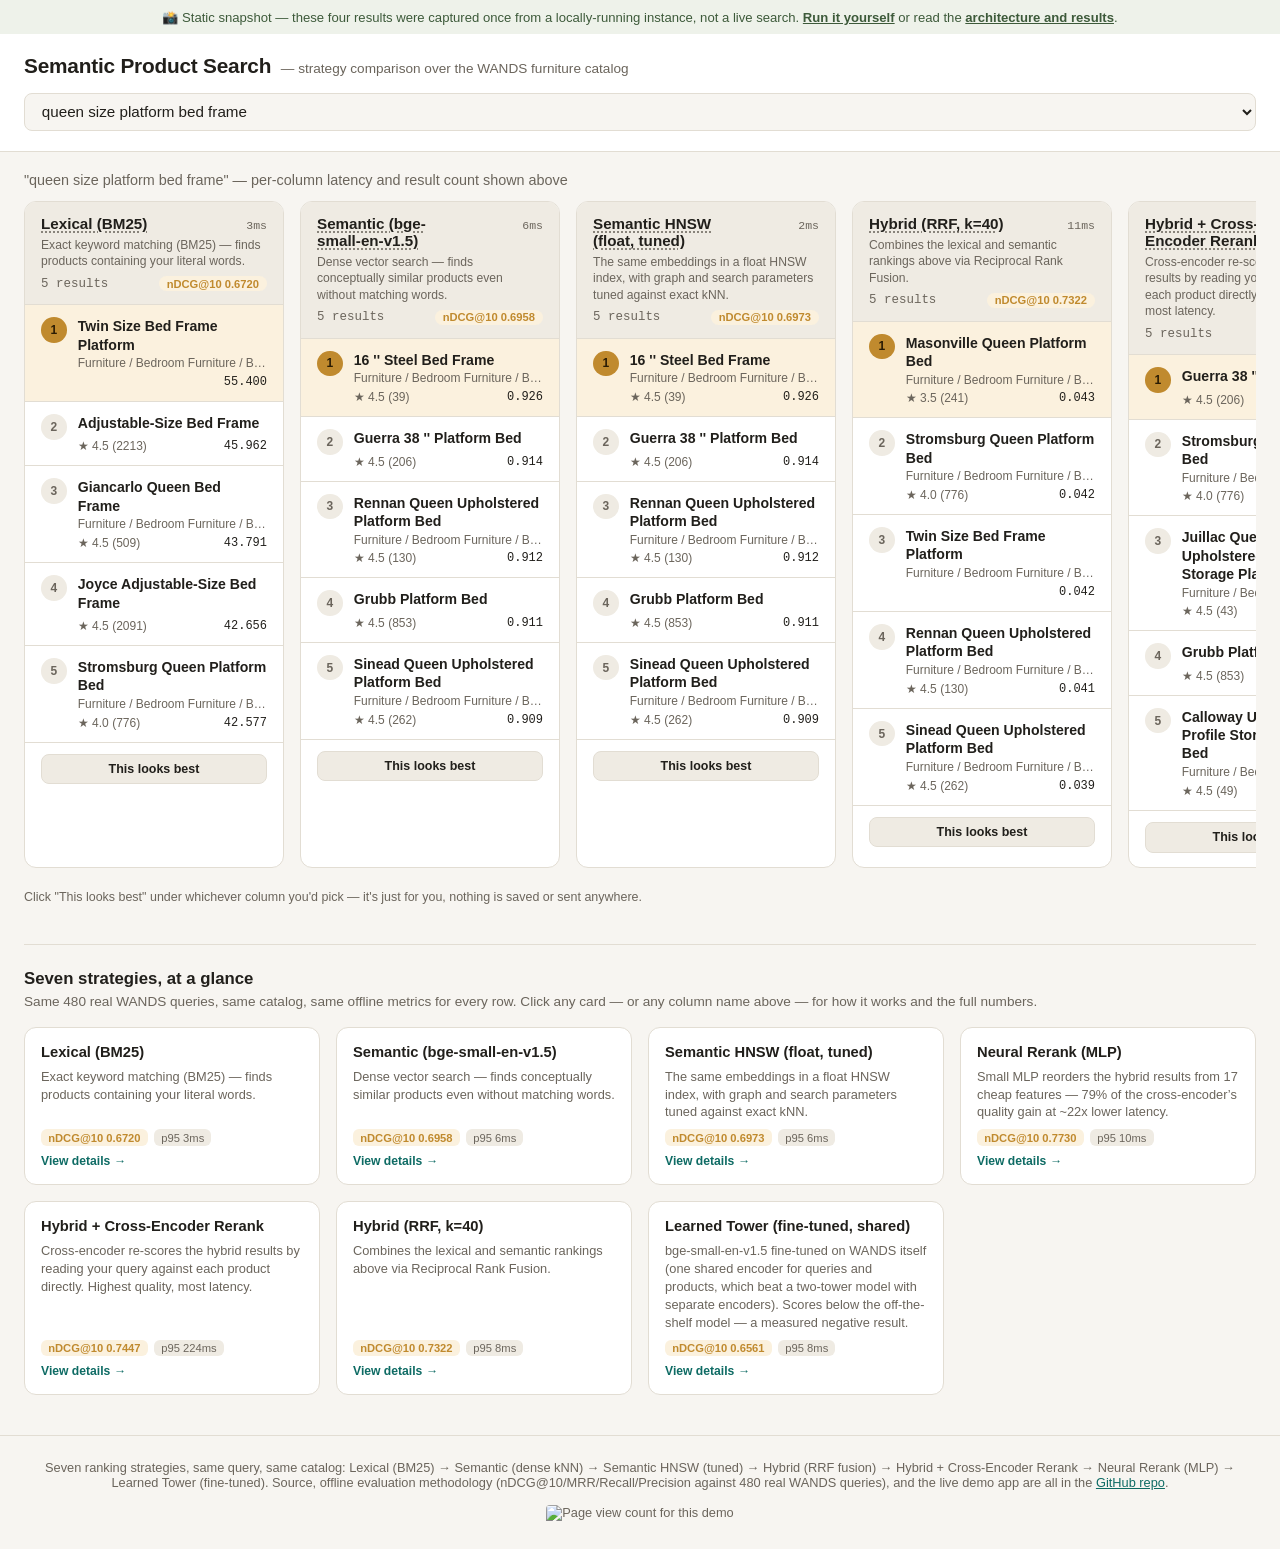
==== commit bfb42cea: "Add LambdaRank neural reranker, tuned HNSW strategy, query embedding cache Neural rerank uses 17 fea" ====
--- a/docs/index.html
+++ b/docs/index.html
@@ -10,7 +10,7 @@
 <body>
 <div class="snapshot-banner">
   📸 Static snapshot — these four results were captured once from a locally-running instance, not a live search.
-  <a href="https://github.com/avantiwhenever/search">Run it yourself</a> or read the <a href="https://github.com/avantiwhenever/search/blob/main/WRITEUP.md">full write-up</a>.
+  <a href="https://github.com/techbyavanti/search">Run it yourself</a> or read the <a href="https://github.com/techbyavanti/search/blob/main/ARCHITECTURE.md">architecture and results</a>.
 </div>
 <header>
   <div class="title-row">
@@ -29,7 +29,7 @@
   <p class="pick-note" id="pick-note" hidden>Click "This looks best" under whichever column you'd pick — it's just for you, nothing is saved or sent anywhere.</p>
 
   <section class="glance">
-    <h2>Six strategies, at a glance</h2>
+    <h2>Seven strategies, at a glance</h2>
     <p class="glance-sub">Same 480 real WANDS queries, same catalog, same offline metrics for every row. Click any card — or any column name above — for how it works and the full numbers.</p>
     <div class="glance-grid" id="glance-grid"></div>
   </section>
@@ -75,9 +75,9 @@
   </div>
 </div>
 <footer>
-  Six ranking strategies, same query, same catalog: Lexical (BM25) → Semantic (dense kNN) → Hybrid (RRF fusion) → Hybrid + Cross-Encoder Rerank → Neural Rerank (MLP) → Learned Tower (fine-tuned).
+  Seven ranking strategies, same query, same catalog: Lexical (BM25) → Semantic (dense kNN) → Semantic HNSW (tuned) → Hybrid (RRF fusion) → Hybrid + Cross-Encoder Rerank → Neural Rerank (MLP) → Learned Tower (fine-tuned).
   Source, offline evaluation methodology (nDCG@10/MRR/Recall/Precision against 480 real WANDS queries), and the live demo app are all in the
-  <a href="https://github.com/avantiwhenever/search">GitHub repo</a>.
+  <a href="https://github.com/techbyavanti/search">GitHub repo</a>.
   <div class="visit-counter">
     <img src="https://api.visitorbadge.io/api/visitors?path=avantiwhenever%2Fsearch-demo&label=Page%20views&labelColor=%236b655c&countColor=%230e6b64&style=flat" alt="Page view count for this demo" loading="lazy" />
   </div>
@@ -90,17 +90,27 @@
   "queen size platform bed frame": {
     "resultsByStrategy": {
       "Lexical (BM25)": {
-        "latencyMs": 67,
-        "results": [
-          {"productId": "28631", "score": 55.216957, "productName": "twin size bed frame platform", "productClass": null, "categoryHierarchy": "Furniture / Bedroom Furniture / Beds & Headboards / Beds", "averageRating": null, "ratingCount": null},
-          {"productId": "1984", "score": 45.9304, "productName": "adjustable-size bed frame", "productClass": "Bed Frames|Beds", "categoryHierarchy": null, "averageRating": 4.5, "ratingCount": 2213},
-          {"productId": "2048", "score": 43.404984, "productName": "giancarlo queen bed frame", "productClass": "Bed Frames|Beds", "categoryHierarchy": "Furniture / Bedroom Furniture / Beds & Headboards / Beds / Queen Size Beds", "averageRating": 4.5, "ratingCount": 509},
-          {"productId": "34580", "score": 42.61739, "productName": "joyce adjustable-size bed frame", "productClass": "Bed Frames", "categoryHierarchy": null, "averageRating": 4.5, "ratingCount": 2091},
-          {"productId": "17158", "score": 42.238457, "productName": "stromsburg queen platform bed", "productClass": "Beds", "categoryHierarchy": "Furniture / Bedroom Furniture / Beds & Headboards / Beds / Queen Size Beds", "averageRating": 4.0, "ratingCount": 776}
+        "latencyMs": 3,
+        "results": [
+          {"productId": "28631", "score": 55.39969, "productName": "twin size bed frame platform", "productClass": null, "categoryHierarchy": "Furniture / Bedroom Furniture / Beds & Headboards / Beds", "averageRating": null, "ratingCount": null},
+          {"productId": "1984", "score": 45.961903, "productName": "adjustable-size bed frame", "productClass": "Bed Frames|Beds", "categoryHierarchy": null, "averageRating": 4.5, "ratingCount": 2213},
+          {"productId": "2048", "score": 43.79096, "productName": "giancarlo queen bed frame", "productClass": "Bed Frames|Beds", "categoryHierarchy": "Furniture / Bedroom Furniture / Beds & Headboards / Beds / Queen Size Beds", "averageRating": 4.5, "ratingCount": 509},
+          {"productId": "34580", "score": 42.65634, "productName": "joyce adjustable-size bed frame", "productClass": "Bed Frames", "categoryHierarchy": null, "averageRating": 4.5, "ratingCount": 2091},
+          {"productId": "17158", "score": 42.576744, "productName": "stromsburg queen platform bed", "productClass": "Beds", "categoryHierarchy": "Furniture / Bedroom Furniture / Beds & Headboards / Beds / Queen Size Beds", "averageRating": 4.0, "ratingCount": 776}
         ]
       },
       "Semantic (bge-small-en-v1.5)": {
-        "latencyMs": 68,
+        "latencyMs": 6,
+        "results": [
+          {"productId": "6151", "score": 0.9260466, "productName": "16 '' steel bed frame", "productClass": "Bed Frames|Beds", "categoryHierarchy": "Furniture / Bedroom Furniture / Beds & Headboards / Beds / Queen Size Beds", "averageRating": 4.5, "ratingCount": 39},
+          {"productId": "37752", "score": 0.9137088, "productName": "guerra 38 '' platform bed", "productClass": "Bed Frames|Beds", "categoryHierarchy": null, "averageRating": 4.5, "ratingCount": 206},
+          {"productId": "39620", "score": 0.9122943, "productName": "rennan queen upholstered platform bed", "productClass": "Beds", "categoryHierarchy": "Furniture / Bedroom Furniture / Beds & Headboards / Beds / Queen Size Beds", "averageRating": 4.5, "ratingCount": 130},
+          {"productId": "37750", "score": 0.91124314, "productName": "grubb platform bed", "productClass": "Bed Frames|Beds", "categoryHierarchy": null, "averageRating": 4.5, "ratingCount": 853},
+          {"productId": "38301", "score": 0.908651, "productName": "sinead queen upholstered platform bed", "productClass": "Beds", "categoryHierarchy": "Furniture / Bedroom Furniture / Beds & Headboards / Beds", "averageRating": 4.5, "ratingCount": 262}
+        ]
+      },
+      "Semantic HNSW (float, tuned)": {
+        "latencyMs": 2,
         "results": [
           {"productId": "6151", "score": 0.9260466, "productName": "16 '' steel bed frame", "productClass": "Bed Frames|Beds", "categoryHierarchy": "Furniture / Bedroom Furniture / Beds & Headboards / Beds / Queen Size Beds", "averageRating": 4.5, "ratingCount": 39},
           {"productId": "37752", "score": 0.9137088, "productName": "guerra 38 '' platform bed", "productClass": "Bed Frames|Beds", "categoryHierarchy": null, "averageRating": 4.5, "ratingCount": 206},
@@ -109,44 +119,44 @@
           {"productId": "38301", "score": 0.90865105, "productName": "sinead queen upholstered platform bed", "productClass": "Beds", "categoryHierarchy": "Furniture / Bedroom Furniture / Beds & Headboards / Beds", "averageRating": 4.5, "ratingCount": 262}
         ]
       },
-      "Hybrid (RRF, k=60)": {
-        "latencyMs": 62,
-        "results": [
-          {"productId": "17289", "score": 0.03007688828584351, "productName": "masonville queen platform bed", "productClass": "Beds", "categoryHierarchy": "Furniture / Bedroom Furniture / Beds & Headboards / Beds", "averageRating": 3.5, "ratingCount": 241},
-          {"productId": "17158", "score": 0.02967032967032967, "productName": "stromsburg queen platform bed", "productClass": "Beds", "categoryHierarchy": "Furniture / Bedroom Furniture / Beds & Headboards / Beds / Queen Size Beds", "averageRating": 4.0, "ratingCount": 776},
-          {"productId": "28631", "score": 0.02938045560996381, "productName": "twin size bed frame platform", "productClass": null, "categoryHierarchy": "Furniture / Bedroom Furniture / Beds & Headboards / Beds", "averageRating": null, "ratingCount": null},
-          {"productId": "39620", "score": 0.028068137824235385, "productName": "rennan queen upholstered platform bed", "productClass": "Beds", "categoryHierarchy": "Furniture / Bedroom Furniture / Beds & Headboards / Beds / Queen Size Beds", "averageRating": 4.5, "ratingCount": 130},
-          {"productId": "38301", "score": 0.027730294396961064, "productName": "sinead queen upholstered platform bed", "productClass": "Beds", "categoryHierarchy": "Furniture / Bedroom Furniture / Beds & Headboards / Beds", "averageRating": 4.5, "ratingCount": 262}
+      "Hybrid (RRF, k=40)": {
+        "latencyMs": 11,
+        "results": [
+          {"productId": "17289", "score": 0.04301572617946346, "productName": "masonville queen platform bed", "productClass": "Beds", "categoryHierarchy": "Furniture / Bedroom Furniture / Beds & Headboards / Beds", "averageRating": 3.5, "ratingCount": 241},
+          {"productId": "17158", "score": 0.042222222222222223, "productName": "stromsburg queen platform bed", "productClass": "Beds", "categoryHierarchy": "Furniture / Bedroom Furniture / Beds & Headboards / Beds / Queen Size Beds", "averageRating": 4.0, "ratingCount": 776},
+          {"productId": "28631", "score": 0.04193410355156183, "productName": "twin size bed frame platform", "productClass": null, "categoryHierarchy": "Furniture / Bedroom Furniture / Beds & Headboards / Beds", "averageRating": null, "ratingCount": null},
+          {"productId": "39620", "score": 0.04143763213530655, "productName": "rennan queen upholstered platform bed", "productClass": "Beds", "categoryHierarchy": "Furniture / Bedroom Furniture / Beds & Headboards / Beds / Queen Size Beds", "averageRating": 4.5, "ratingCount": 130},
+          {"productId": "38301", "score": 0.039171374764595104, "productName": "sinead queen upholstered platform bed", "productClass": "Beds", "categoryHierarchy": "Furniture / Bedroom Furniture / Beds & Headboards / Beds", "averageRating": 4.5, "ratingCount": 262}
         ]
       },
       "Hybrid + Cross-Encoder Rerank": {
-        "latencyMs": 1698,
-        "results": [
-          {"productId": "37752", "score": 8.335591316223145, "productName": "guerra 38 '' platform bed", "productClass": "Bed Frames|Beds", "categoryHierarchy": null, "averageRating": 4.5, "ratingCount": 206},
-          {"productId": "13832", "score": 8.251245498657227, "productName": "juillac queen tufted upholstered low profile storage platform bed", "productClass": "Beds", "categoryHierarchy": "Furniture / Bedroom Furniture / Beds & Headboards / Beds / Queen Size Beds", "averageRating": 4.5, "ratingCount": 43},
-          {"productId": "17158", "score": 8.235339164733887, "productName": "stromsburg queen platform bed", "productClass": "Beds", "categoryHierarchy": "Furniture / Bedroom Furniture / Beds & Headboards / Beds / Queen Size Beds", "averageRating": 4.0, "ratingCount": 776},
-          {"productId": "37750", "score": 7.901007652282715, "productName": "grubb platform bed", "productClass": "Bed Frames|Beds", "categoryHierarchy": null, "averageRating": 4.5, "ratingCount": 853},
-          {"productId": "10847", "score": 7.790006160736084, "productName": "calloway upholstered low profile storage platform bed", "productClass": "Beds", "categoryHierarchy": "Furniture / Bedroom Furniture / Beds & Headboards / Beds", "averageRating": 4.5, "ratingCount": 49}
+        "latencyMs": 187,
+        "results": [
+          {"productId": "37752", "score": 8.387532234191895, "productName": "guerra 38 '' platform bed", "productClass": "Bed Frames|Beds", "categoryHierarchy": null, "averageRating": 4.5, "ratingCount": 206},
+          {"productId": "17158", "score": 8.292377471923828, "productName": "stromsburg queen platform bed", "productClass": "Beds", "categoryHierarchy": "Furniture / Bedroom Furniture / Beds & Headboards / Beds / Queen Size Beds", "averageRating": 4.0, "ratingCount": 776},
+          {"productId": "13832", "score": 8.194676399230957, "productName": "juillac queen tufted upholstered low profile storage platform bed", "productClass": "Beds", "categoryHierarchy": "Furniture / Bedroom Furniture / Beds & Headboards / Beds / Queen Size Beds", "averageRating": 4.5, "ratingCount": 43},
+          {"productId": "37750", "score": 7.826622486114502, "productName": "grubb platform bed", "productClass": "Bed Frames|Beds", "categoryHierarchy": null, "averageRating": 4.5, "ratingCount": 853},
+          {"productId": "10847", "score": 7.577663421630859, "productName": "calloway upholstered low profile storage platform bed", "productClass": "Beds", "categoryHierarchy": "Furniture / Bedroom Furniture / Beds & Headboards / Beds", "averageRating": 4.5, "ratingCount": 49}
         ]
       },
       "Neural Rerank (MLP)": {
-        "latencyMs": 51,
-        "results": [
-          {"productId": "28631", "score": -0.6257086992263794, "productName": "twin size bed frame platform", "productClass": null, "categoryHierarchy": "Furniture / Bedroom Furniture / Beds & Headboards / Beds", "averageRating": null, "ratingCount": null},
-          {"productId": "38301", "score": -0.6320321559906006, "productName": "sinead queen upholstered platform bed", "productClass": "Beds", "categoryHierarchy": "Furniture / Bedroom Furniture / Beds & Headboards / Beds", "averageRating": 4.5, "ratingCount": 262},
-          {"productId": "17289", "score": -0.6341675519943237, "productName": "masonville queen platform bed", "productClass": "Beds", "categoryHierarchy": "Furniture / Bedroom Furniture / Beds & Headboards / Beds", "averageRating": 3.5, "ratingCount": 241},
-          {"productId": "25544", "score": -0.6413464546203613, "productName": "elsmoriet queen upholstered platform bed", "productClass": "Beds", "categoryHierarchy": "Furniture / Bedroom Furniture / Beds & Headboards / Beds", "averageRating": 4.5, "ratingCount": 203},
-          {"productId": "17609", "score": -0.6419506072998047, "productName": "emanuell queen tufted low profile platform bed", "productClass": "Beds", "categoryHierarchy": "Furniture / Bedroom Furniture / Beds & Headboards / Beds", "averageRating": 4.5, "ratingCount": 577}
+        "latencyMs": 11,
+        "results": [
+          {"productId": "17158", "score": 2.523879051208496, "productName": "stromsburg queen platform bed", "productClass": "Beds", "categoryHierarchy": "Furniture / Bedroom Furniture / Beds & Headboards / Beds / Queen Size Beds", "averageRating": 4.0, "ratingCount": 776},
+          {"productId": "41706", "score": 2.1820640563964844, "productName": "beedle queen upholstered platform bed", "productClass": "Beds", "categoryHierarchy": "Furniture / Bedroom Furniture / Beds & Headboards / Beds / Queen Size Beds", "averageRating": 4.0, "ratingCount": 14},
+          {"productId": "39620", "score": 2.123534679412842, "productName": "rennan queen upholstered platform bed", "productClass": "Beds", "categoryHierarchy": "Furniture / Bedroom Furniture / Beds & Headboards / Beds / Queen Size Beds", "averageRating": 4.5, "ratingCount": 130},
+          {"productId": "6151", "score": 2.0214269161224365, "productName": "16 '' steel bed frame", "productClass": "Bed Frames|Beds", "categoryHierarchy": "Furniture / Bedroom Furniture / Beds & Headboards / Beds / Queen Size Beds", "averageRating": 4.5, "ratingCount": 39},
+          {"productId": "28631", "score": 2.011934280395508, "productName": "twin size bed frame platform", "productClass": null, "categoryHierarchy": "Furniture / Bedroom Furniture / Beds & Headboards / Beds", "averageRating": null, "ratingCount": null}
         ]
       },
       "Learned Tower (fine-tuned, shared)": {
-        "latencyMs": 203,
-        "results": [
-          {"productId": "14632", "score": 0.9115085, "productName": "atkin king upholstered platform bed", "productClass": "Beds", "categoryHierarchy": "Furniture / Bedroom Furniture / Beds & Headboards / Beds", "averageRating": 4.0, "ratingCount": 54},
+        "latencyMs": 6,
+        "results": [
+          {"productId": "14632", "score": 0.91150844, "productName": "atkin king upholstered platform bed", "productClass": "Beds", "categoryHierarchy": "Furniture / Bedroom Furniture / Beds & Headboards / Beds", "averageRating": 4.0, "ratingCount": 54},
           {"productId": "24916", "score": 0.9026095, "productName": "wachapreague 14 '' steel platform bed", "productClass": "Bed Frames|Beds", "categoryHierarchy": null, "averageRating": 4.5, "ratingCount": 2010},
           {"productId": "2017", "score": 0.9018194, "productName": "platform twin bed frame", "productClass": "Bed Frames", "categoryHierarchy": null, "averageRating": 5.0, "ratingCount": 34},
-          {"productId": "37752", "score": 0.90044516, "productName": "guerra 38 '' platform bed", "productClass": "Bed Frames|Beds", "categoryHierarchy": null, "averageRating": 4.5, "ratingCount": 206},
-          {"productId": "17158", "score": 0.8969958, "productName": "stromsburg queen platform bed", "productClass": "Beds", "categoryHierarchy": "Furniture / Bedroom Furniture / Beds & Headboards / Beds / Queen Size Beds", "averageRating": 4.0, "ratingCount": 776}
+          {"productId": "37752", "score": 0.9004451, "productName": "guerra 38 '' platform bed", "productClass": "Bed Frames|Beds", "categoryHierarchy": null, "averageRating": 4.5, "ratingCount": 206},
+          {"productId": "17158", "score": 0.8969957, "productName": "stromsburg queen platform bed", "productClass": "Beds", "categoryHierarchy": "Furniture / Bedroom Furniture / Beds & Headboards / Beds / Queen Size Beds", "averageRating": 4.0, "ratingCount": 776}
         ]
       }
     }
@@ -154,63 +164,73 @@
   "cozy reading chair for small apartment": {
     "resultsByStrategy": {
       "Lexical (BM25)": {
-        "latencyMs": 12,
-        "results": [
-          {"productId": "15789", "score": 36.59611, "productName": "cozy kids club chair and ottoman", "productClass": "Kids Chairs", "categoryHierarchy": "Baby & Kids / Toddler & Kids Playroom / Playroom Furniture / Toddler & Kids Chairs & Seating", "averageRating": 4.0, "ratingCount": 9},
-          {"productId": "15792", "score": 30.46631, "productName": "cozy woodland kids sleeper", "productClass": "Kids Chairs", "categoryHierarchy": "Baby & Kids / Toddler & Kids Playroom / Playroom Furniture / Toddler & Kids Chairs & Seating", "averageRating": 5.0, "ratingCount": 1},
-          {"productId": "38451", "score": 28.610897, "productName": "small bean bag chair & lounger", "productClass": "Bean Bags|Teen Lounge Furniture", "categoryHierarchy": "Furniture / Game Tables & Game Room Furniture / Bean Bag Chairs", "averageRating": 4.5, "ratingCount": 798},
-          {"productId": "42382", "score": 28.610897, "productName": "small bean bag chair & lounger", "productClass": "Bean Bags", "categoryHierarchy": "Furniture / Game Tables & Game Room Furniture / Bean Bag Chairs / Black Bean Bag Chairs", "averageRating": 3.5, "ratingCount": 37},
-          {"productId": "39930", "score": 26.24277, "productName": "wilsad 5 pieces dining room bar table set with 4 bar stools , sturdy and durable，water/ oil，small space/ small apartment/ kitchenette/ studio ( counter height , dark coffee )", "productClass": "Dining Table Sets", "categoryHierarchy": "Furniture / Kitchen & Dining Furniture / Dining Tables & Seating / Kitchen and Dining Sets", "averageRating": null, "ratingCount": null}
+        "latencyMs": 10,
+        "results": [
+          {"productId": "15789", "score": 36.480396, "productName": "cozy kids club chair and ottoman", "productClass": "Kids Chairs", "categoryHierarchy": "Baby & Kids / Toddler & Kids Playroom / Playroom Furniture / Toddler & Kids Chairs & Seating", "averageRating": 4.0, "ratingCount": 9},
+          {"productId": "15792", "score": 30.316675, "productName": "cozy woodland kids sleeper", "productClass": "Kids Chairs", "categoryHierarchy": "Baby & Kids / Toddler & Kids Playroom / Playroom Furniture / Toddler & Kids Chairs & Seating", "averageRating": 5.0, "ratingCount": 1},
+          {"productId": "38451", "score": 28.763971, "productName": "small bean bag chair & lounger", "productClass": "Bean Bags|Teen Lounge Furniture", "categoryHierarchy": "Furniture / Game Tables & Game Room Furniture / Bean Bag Chairs", "averageRating": 4.5, "ratingCount": 798},
+          {"productId": "42382", "score": 28.763971, "productName": "small bean bag chair & lounger", "productClass": "Bean Bags", "categoryHierarchy": "Furniture / Game Tables & Game Room Furniture / Bean Bag Chairs / Black Bean Bag Chairs", "averageRating": 3.5, "ratingCount": 37},
+          {"productId": "39930", "score": 26.488794, "productName": "wilsad 5 pieces dining room bar table set with 4 bar stools , sturdy and durable，water/ oil，small space/ small apartment/ kitchenette/ studio ( counter height , dark coffee )", "productClass": "Dining Table Sets", "categoryHierarchy": "Furniture / Kitchen & Dining Furniture / Dining Tables & Seating / Kitchen and Dining Sets", "averageRating": null, "ratingCount": null}
         ]
       },
       "Semantic (bge-small-en-v1.5)": {
-        "latencyMs": 34,
+        "latencyMs": 5,
         "results": [
           {"productId": "28476", "score": 0.8783987, "productName": "lanier 30 '' wide tufted papasan chair", "productClass": "Accent Chairs", "categoryHierarchy": "Furniture / Living Room Furniture / Chairs & Seating / Accent Chairs", "averageRating": 4.0, "ratingCount": 9},
           {"productId": "22548", "score": 0.872227, "productName": "esmund 20 '' wide tufted velvet side chair", "productClass": "Accent Chairs", "categoryHierarchy": "Furniture / Living Room Furniture / Chairs & Seating / Accent Chairs", "averageRating": 4.5, "ratingCount": 998},
           {"productId": "4285", "score": 0.8688839, "productName": "camerynn 30.8 '' wide armchair", "productClass": null, "categoryHierarchy": "Furniture / Living Room Furniture / Chairs & Seating / Accent Chairs", "averageRating": null, "ratingCount": null},
-          {"productId": "28467", "score": 0.86623955, "productName": "gismondo 17.5 '' wide polyester papasan chair", "productClass": "Accent Chairs", "categoryHierarchy": "Furniture / Living Room Furniture / Chairs & Seating / Accent Chairs", "averageRating": 4.0, "ratingCount": 35},
-          {"productId": "19273", "score": 0.8635529, "productName": "eldermain 24.75 '' wide velvet armchair", "productClass": "Accent Chairs", "categoryHierarchy": "Furniture / Living Room Furniture / Chairs & Seating / Accent Chairs", "averageRating": 4.0, "ratingCount": 1}
-        ]
-      },
-      "Hybrid (RRF, k=60)": {
-        "latencyMs": 48,
-        "results": [
-          {"productId": "15789", "score": 0.01639344262295082, "productName": "cozy kids club chair and ottoman", "productClass": "Kids Chairs", "categoryHierarchy": "Baby & Kids / Toddler & Kids Playroom / Playroom Furniture / Toddler & Kids Chairs & Seating", "averageRating": 4.0, "ratingCount": 9},
-          {"productId": "28476", "score": 0.01639344262295082, "productName": "lanier 30 '' wide tufted papasan chair", "productClass": "Accent Chairs", "categoryHierarchy": "Furniture / Living Room Furniture / Chairs & Seating / Accent Chairs", "averageRating": 4.0, "ratingCount": 9},
-          {"productId": "15792", "score": 0.016129032258064516, "productName": "cozy woodland kids sleeper", "productClass": "Kids Chairs", "categoryHierarchy": "Baby & Kids / Toddler & Kids Playroom / Playroom Furniture / Toddler & Kids Chairs & Seating", "averageRating": 5.0, "ratingCount": 1},
-          {"productId": "22548", "score": 0.016129032258064516, "productName": "esmund 20 '' wide tufted velvet side chair", "productClass": "Accent Chairs", "categoryHierarchy": "Furniture / Living Room Furniture / Chairs & Seating / Accent Chairs", "averageRating": 4.5, "ratingCount": 998},
-          {"productId": "38451", "score": 0.015873015873015872, "productName": "small bean bag chair & lounger", "productClass": "Bean Bags|Teen Lounge Furniture", "categoryHierarchy": "Furniture / Game Tables & Game Room Furniture / Bean Bag Chairs", "averageRating": 4.5, "ratingCount": 798}
+          {"productId": "19273", "score": 0.8635529, "productName": "eldermain 24.75 '' wide velvet armchair", "productClass": "Accent Chairs", "categoryHierarchy": "Furniture / Living Room Furniture / Chairs & Seating / Accent Chairs", "averageRating": 4.0, "ratingCount": 1},
+          {"productId": "15595", "score": 0.8630961, "productName": "chenley 23.6 '' wide polyester side chair", "productClass": "Accent Chairs", "categoryHierarchy": "Furniture / Living Room Furniture / Chairs & Seating / Accent Chairs", "averageRating": 4.5, "ratingCount": 9}
+        ]
+      },
+      "Semantic HNSW (float, tuned)": {
+        "latencyMs": 5,
+        "results": [
+          {"productId": "28476", "score": 0.8783987, "productName": "lanier 30 '' wide tufted papasan chair", "productClass": "Accent Chairs", "categoryHierarchy": "Furniture / Living Room Furniture / Chairs & Seating / Accent Chairs", "averageRating": 4.0, "ratingCount": 9},
+          {"productId": "22548", "score": 0.87222695, "productName": "esmund 20 '' wide tufted velvet side chair", "productClass": "Accent Chairs", "categoryHierarchy": "Furniture / Living Room Furniture / Chairs & Seating / Accent Chairs", "averageRating": 4.5, "ratingCount": 998},
+          {"productId": "10667", "score": 0.87157863, "productName": "ahriel 29 '' wide tufted lounge chair", "productClass": "Accent Chairs", "categoryHierarchy": "Furniture / Living Room Furniture / Chairs & Seating / Accent Chairs", "averageRating": null, "ratingCount": null},
+          {"productId": "4285", "score": 0.86888397, "productName": "camerynn 30.8 '' wide armchair", "productClass": null, "categoryHierarchy": "Furniture / Living Room Furniture / Chairs & Seating / Accent Chairs", "averageRating": null, "ratingCount": null},
+          {"productId": "28467", "score": 0.86623955, "productName": "gismondo 17.5 '' wide polyester papasan chair", "productClass": "Accent Chairs", "categoryHierarchy": "Furniture / Living Room Furniture / Chairs & Seating / Accent Chairs", "averageRating": 4.0, "ratingCount": 35}
+        ]
+      },
+      "Hybrid (RRF, k=40)": {
+        "latencyMs": 6,
+        "results": [
+          {"productId": "15789", "score": 0.024390243902439025, "productName": "cozy kids club chair and ottoman", "productClass": "Kids Chairs", "categoryHierarchy": "Baby & Kids / Toddler & Kids Playroom / Playroom Furniture / Toddler & Kids Chairs & Seating", "averageRating": 4.0, "ratingCount": 9},
+          {"productId": "28476", "score": 0.024390243902439025, "productName": "lanier 30 '' wide tufted papasan chair", "productClass": "Accent Chairs", "categoryHierarchy": "Furniture / Living Room Furniture / Chairs & Seating / Accent Chairs", "averageRating": 4.0, "ratingCount": 9},
+          {"productId": "15792", "score": 0.023809523809523808, "productName": "cozy woodland kids sleeper", "productClass": "Kids Chairs", "categoryHierarchy": "Baby & Kids / Toddler & Kids Playroom / Playroom Furniture / Toddler & Kids Chairs & Seating", "averageRating": 5.0, "ratingCount": 1},
+          {"productId": "22548", "score": 0.023809523809523808, "productName": "esmund 20 '' wide tufted velvet side chair", "productClass": "Accent Chairs", "categoryHierarchy": "Furniture / Living Room Furniture / Chairs & Seating / Accent Chairs", "averageRating": 4.5, "ratingCount": 998},
+          {"productId": "38451", "score": 0.023255813953488372, "productName": "small bean bag chair & lounger", "productClass": "Bean Bags|Teen Lounge Furniture", "categoryHierarchy": "Furniture / Game Tables & Game Room Furniture / Bean Bag Chairs", "averageRating": 4.5, "ratingCount": 798}
         ]
       },
       "Hybrid + Cross-Encoder Rerank": {
-        "latencyMs": 1508,
-        "results": [
-          {"productId": "10667", "score": 4.129291534423828, "productName": "ahriel 29 '' wide tufted lounge chair", "productClass": "Accent Chairs", "categoryHierarchy": "Furniture / Living Room Furniture / Chairs & Seating / Accent Chairs", "averageRating": null, "ratingCount": null},
-          {"productId": "29631", "score": 2.968489170074463, "productName": "guthrie 25.2 '' wide side chair", "productClass": null, "categoryHierarchy": "Furniture / Living Room Furniture / Chairs & Seating / Accent Chairs", "averageRating": 4.5, "ratingCount": 163},
-          {"productId": "22886", "score": 2.770259380340576, "productName": "troutman 33 '' wide faux leather power standard recliner with massager", "productClass": "Recliners", "categoryHierarchy": "Furniture / Living Room Furniture / Chairs & Seating / Recliners", "averageRating": 4.5, "ratingCount": 156},
-          {"productId": "22885", "score": 2.717165946960449, "productName": "troutman 33 '' wide faux leather power standard recliner", "productClass": "Recliners", "categoryHierarchy": "Furniture / Living Room Furniture / Chairs & Seating / Recliners", "averageRating": 4.5, "ratingCount": 196},
-          {"productId": "21719", "score": 1.9368469715118408, "productName": "aurelina 21.65 '' wide polyester armchair", "productClass": "Accent Chairs", "categoryHierarchy": "Furniture / Living Room Furniture / Chairs & Seating / Accent Chairs", "averageRating": null, "ratingCount": null}
+        "latencyMs": 171,
+        "results": [
+          {"productId": "10667", "score": 4.390507221221924, "productName": "ahriel 29 '' wide tufted lounge chair", "productClass": "Accent Chairs", "categoryHierarchy": "Furniture / Living Room Furniture / Chairs & Seating / Accent Chairs", "averageRating": null, "ratingCount": null},
+          {"productId": "29631", "score": 3.121520757675171, "productName": "guthrie 25.2 '' wide side chair", "productClass": null, "categoryHierarchy": "Furniture / Living Room Furniture / Chairs & Seating / Accent Chairs", "averageRating": 4.5, "ratingCount": 163},
+          {"productId": "21719", "score": 1.8063637018203735, "productName": "aurelina 21.65 '' wide polyester armchair", "productClass": "Accent Chairs", "categoryHierarchy": "Furniture / Living Room Furniture / Chairs & Seating / Accent Chairs", "averageRating": null, "ratingCount": null},
+          {"productId": "28467", "score": 1.6305968761444092, "productName": "gismondo 17.5 '' wide polyester papasan chair", "productClass": "Accent Chairs", "categoryHierarchy": "Furniture / Living Room Furniture / Chairs & Seating / Accent Chairs", "averageRating": 4.0, "ratingCount": 35},
+          {"productId": "4285", "score": 1.6296124458312988, "productName": "camerynn 30.8 '' wide armchair", "productClass": null, "categoryHierarchy": "Furniture / Living Room Furniture / Chairs & Seating / Accent Chairs", "averageRating": null, "ratingCount": null}
         ]
       },
       "Neural Rerank (MLP)": {
-        "latencyMs": 60,
-        "results": [
-          {"productId": "23906", "score": -0.6795265674591064, "productName": "mohn 29 '' wide polyester armchair", "productClass": "Accent Chairs", "categoryHierarchy": "Furniture / Living Room Furniture / Chairs & Seating / Accent Chairs", "averageRating": 4.5, "ratingCount": 4235},
-          {"productId": "38451", "score": -0.7000259160995483, "productName": "small bean bag chair & lounger", "productClass": "Bean Bags|Teen Lounge Furniture", "categoryHierarchy": "Furniture / Game Tables & Game Room Furniture / Bean Bag Chairs", "averageRating": 4.5, "ratingCount": 798},
-          {"productId": "22885", "score": -0.7016141414642334, "productName": "troutman 33 '' wide faux leather power standard recliner", "productClass": "Recliners", "categoryHierarchy": "Furniture / Living Room Furniture / Chairs & Seating / Recliners", "averageRating": 4.5, "ratingCount": 196},
-          {"productId": "22886", "score": -0.7021709680557251, "productName": "troutman 33 '' wide faux leather power standard recliner with massager", "productClass": "Recliners", "categoryHierarchy": "Furniture / Living Room Furniture / Chairs & Seating / Recliners", "averageRating": 4.5, "ratingCount": 156},
-          {"productId": "14949", "score": -0.7073237895965576, "productName": "big joe kids small bean bag chair", "productClass": "Bean Bags", "categoryHierarchy": "Furniture / Game Tables & Game Room Furniture / Bean Bag Chairs", "averageRating": 4.5, "ratingCount": 471}
+        "latencyMs": 10,
+        "results": [
+          {"productId": "10667", "score": -0.09070932120084763, "productName": "ahriel 29 '' wide tufted lounge chair", "productClass": "Accent Chairs", "categoryHierarchy": "Furniture / Living Room Furniture / Chairs & Seating / Accent Chairs", "averageRating": null, "ratingCount": null},
+          {"productId": "38451", "score": -0.8880014419555664, "productName": "small bean bag chair & lounger", "productClass": "Bean Bags|Teen Lounge Furniture", "categoryHierarchy": "Furniture / Game Tables & Game Room Furniture / Bean Bag Chairs", "averageRating": 4.5, "ratingCount": 798},
+          {"productId": "15789", "score": -0.9123901724815369, "productName": "cozy kids club chair and ottoman", "productClass": "Kids Chairs", "categoryHierarchy": "Baby & Kids / Toddler & Kids Playroom / Playroom Furniture / Toddler & Kids Chairs & Seating", "averageRating": 4.0, "ratingCount": 9},
+          {"productId": "28467", "score": -1.0915225744247437, "productName": "gismondo 17.5 '' wide polyester papasan chair", "productClass": "Accent Chairs", "categoryHierarchy": "Furniture / Living Room Furniture / Chairs & Seating / Accent Chairs", "averageRating": 4.0, "ratingCount": 35},
+          {"productId": "28480", "score": -1.2219136953353882, "productName": "leal 30 '' wide papasan chair", "productClass": "Accent Chairs", "categoryHierarchy": "Furniture / Living Room Furniture / Chairs & Seating / Accent Chairs", "averageRating": 4.5, "ratingCount": 26}
         ]
       },
       "Learned Tower (fine-tuned, shared)": {
-        "latencyMs": 50,
+        "latencyMs": 5,
         "results": [
           {"productId": "10667", "score": 0.82697535, "productName": "ahriel 29 '' wide tufted lounge chair", "productClass": "Accent Chairs", "categoryHierarchy": "Furniture / Living Room Furniture / Chairs & Seating / Accent Chairs", "averageRating": null, "ratingCount": null},
-          {"productId": "28476", "score": 0.8092656, "productName": "lanier 30 '' wide tufted papasan chair", "productClass": "Accent Chairs", "categoryHierarchy": "Furniture / Living Room Furniture / Chairs & Seating / Accent Chairs", "averageRating": 4.0, "ratingCount": 9},
+          {"productId": "28476", "score": 0.80926555, "productName": "lanier 30 '' wide tufted papasan chair", "productClass": "Accent Chairs", "categoryHierarchy": "Furniture / Living Room Furniture / Chairs & Seating / Accent Chairs", "averageRating": 4.0, "ratingCount": 9},
           {"productId": "1469", "score": 0.79593176, "productName": "pringle 31 '' wide polyester wingback chair", "productClass": "Accent Chairs", "categoryHierarchy": "Furniture / Living Room Furniture / Chairs & Seating / Accent Chairs", "averageRating": 4.5, "ratingCount": 1732},
-          {"productId": "37294", "score": 0.7864454, "productName": "shawnda 23 '' wide wingback chair", "productClass": "Accent Chairs|Office Chairs", "categoryHierarchy": "Furniture / Living Room Furniture / Chairs & Seating / Accent Chairs", "averageRating": 4.5, "ratingCount": 415},
-          {"productId": "25789", "score": 0.78304183, "productName": "38 '' wide tufted linen armchair", "productClass": "Accent Chairs", "categoryHierarchy": "Furniture / Living Room Furniture / Chairs & Seating / Accent Chairs / Arm Accent Chairs", "averageRating": 5.0, "ratingCount": 12}
+          {"productId": "28475", "score": 0.7805618, "productName": "thiazi 28 '' wide papasan chair", "productClass": "Accent Chairs", "categoryHierarchy": "Furniture / Living Room Furniture / Chairs & Seating / Accent Chairs", "averageRating": 4.5, "ratingCount": 16},
+          {"productId": "19268", "score": 0.7803373, "productName": "karynmere 25.25 '' wide armchair", "productClass": "Accent Chairs", "categoryHierarchy": "Furniture / Living Room Furniture / Chairs & Seating / Accent Chairs", "averageRating": 4.5, "ratingCount": 26}
         ]
       }
     }
@@ -218,62 +238,72 @@
   "modern oak dining table": {
     "resultsByStrategy": {
       "Lexical (BM25)": {
-        "latencyMs": 17,
-        "results": [
-          {"productId": "42944", "score": 40.907406, "productName": "lavonne solid oak dining table", "productClass": "Dining Tables", "categoryHierarchy": "Furniture / Kitchen & Dining Furniture / Dining Tables & Seating / Kitchen & Dining Tables", "averageRating": 4.5, "ratingCount": 10},
-          {"productId": "4254", "score": 38.155228, "productName": "campania extendable solid oak dining table", "productClass": "Dining Tables", "categoryHierarchy": "Furniture / Kitchen & Dining Furniture / Dining Tables & Seating / Kitchen & Dining Tables / 8 + Seat Kitchen & Dining Tables", "averageRating": 5.0, "ratingCount": 27},
-          {"productId": "27292", "score": 38.155228, "productName": "35.4 '' solid oak iron dining table", "productClass": "Dining Tables", "categoryHierarchy": "Furniture / Kitchen & Dining Furniture / Dining Tables & Seating / Kitchen & Dining Tables / 8 + Seat Kitchen & Dining Tables", "averageRating": null, "ratingCount": null},
-          {"productId": "27293", "score": 38.155228, "productName": "43.3 '' solid oak iron dining table", "productClass": "Dining Tables", "categoryHierarchy": "Furniture / Kitchen & Dining Furniture / Dining Tables & Seating / Kitchen & Dining Tables / 8 + Seat Kitchen & Dining Tables", "averageRating": null, "ratingCount": null},
-          {"productId": "34274", "score": 38.155228, "productName": "colyer reclaimed oak industrial dining table", "productClass": "Dining Tables", "categoryHierarchy": "Furniture / Kitchen & Dining Furniture / Dining Tables & Seating / Kitchen & Dining Tables / 4 Seat Kitchen & Dining Tables", "averageRating": null, "ratingCount": null}
+        "latencyMs": 3,
+        "results": [
+          {"productId": "42944", "score": 41.00654, "productName": "lavonne solid oak dining table", "productClass": "Dining Tables", "categoryHierarchy": "Furniture / Kitchen & Dining Furniture / Dining Tables & Seating / Kitchen & Dining Tables", "averageRating": 4.5, "ratingCount": 10},
+          {"productId": "27292", "score": 38.25524, "productName": "35.4 '' solid oak iron dining table", "productClass": "Dining Tables", "categoryHierarchy": "Furniture / Kitchen & Dining Furniture / Dining Tables & Seating / Kitchen & Dining Tables / 8 + Seat Kitchen & Dining Tables", "averageRating": null, "ratingCount": null},
+          {"productId": "27293", "score": 38.25524, "productName": "43.3 '' solid oak iron dining table", "productClass": "Dining Tables", "categoryHierarchy": "Furniture / Kitchen & Dining Furniture / Dining Tables & Seating / Kitchen & Dining Tables / 8 + Seat Kitchen & Dining Tables", "averageRating": null, "ratingCount": null},
+          {"productId": "36266", "score": 38.25524, "productName": "ferryhill extendable solid oak dining table", "productClass": "Dining Tables", "categoryHierarchy": "Furniture / Kitchen & Dining Furniture / Dining Tables & Seating / Kitchen & Dining Tables / 4 Seat Kitchen & Dining Tables", "averageRating": 4.0, "ratingCount": 110},
+          {"productId": "4254", "score": 38.25524, "productName": "campania extendable solid oak dining table", "productClass": "Dining Tables", "categoryHierarchy": "Furniture / Kitchen & Dining Furniture / Dining Tables & Seating / Kitchen & Dining Tables / 8 + Seat Kitchen & Dining Tables", "averageRating": 5.0, "ratingCount": 27}
         ]
       },
       "Semantic (bge-small-en-v1.5)": {
-        "latencyMs": 23,
-        "results": [
-          {"productId": "22914", "score": 0.9088485, "productName": "denmark dining table", "productClass": "Dining Tables", "categoryHierarchy": "Furniture / Kitchen & Dining Furniture / Dining Tables & Seating / Kitchen & Dining Tables / 8 + Seat Kitchen & Dining Tables", "averageRating": null, "ratingCount": null},
+        "latencyMs": 5,
+        "results": [
+          {"productId": "22914", "score": 0.9088484, "productName": "denmark dining table", "productClass": "Dining Tables", "categoryHierarchy": "Furniture / Kitchen & Dining Furniture / Dining Tables & Seating / Kitchen & Dining Tables / 8 + Seat Kitchen & Dining Tables", "averageRating": null, "ratingCount": null},
           {"productId": "17011", "score": 0.90468794, "productName": "orna extendable dining table", "productClass": null, "categoryHierarchy": "Furniture / Kitchen & Dining Furniture / Dining Tables & Seating / Kitchen & Dining Tables", "averageRating": 5.0, "ratingCount": 1},
-          {"productId": "37331", "score": 0.90093714, "productName": "madiun dining table", "productClass": "Dining Tables", "categoryHierarchy": "Furniture / Kitchen & Dining Furniture / Dining Tables & Seating / Kitchen & Dining Tables", "averageRating": 4.5, "ratingCount": 11},
-          {"productId": "1549", "score": 0.89761317, "productName": "gildo 36 '' rubber solid wood dining table", "productClass": "Dining Tables", "categoryHierarchy": "Furniture / Kitchen & Dining Furniture / Dining Tables & Seating / Kitchen & Dining Tables", "averageRating": 4.5, "ratingCount": 76},
+          {"productId": "37331", "score": 0.9009371, "productName": "madiun dining table", "productClass": "Dining Tables", "categoryHierarchy": "Furniture / Kitchen & Dining Furniture / Dining Tables & Seating / Kitchen & Dining Tables", "averageRating": 4.5, "ratingCount": 11},
+          {"productId": "1549", "score": 0.8976131, "productName": "gildo 36 '' rubber solid wood dining table", "productClass": "Dining Tables", "categoryHierarchy": "Furniture / Kitchen & Dining Furniture / Dining Tables & Seating / Kitchen & Dining Tables", "averageRating": 4.5, "ratingCount": 76},
           {"productId": "14115", "score": 0.8969023, "productName": "modern farmhouse solid wood dining table", "productClass": "Dining Tables", "categoryHierarchy": "Furniture / Kitchen & Dining Furniture / Dining Tables & Seating / Kitchen & Dining Tables / 6 Seat Kitchen & Dining Tables", "averageRating": null, "ratingCount": null}
         ]
       },
-      "Hybrid (RRF, k=60)": {
-        "latencyMs": 37,
-        "results": [
-          {"productId": "27292", "score": 0.030798389007344232, "productName": "35.4 '' solid oak iron dining table", "productClass": "Dining Tables", "categoryHierarchy": "Furniture / Kitchen & Dining Furniture / Dining Tables & Seating / Kitchen & Dining Tables / 8 + Seat Kitchen & Dining Tables", "averageRating": null, "ratingCount": null},
-          {"productId": "42944", "score": 0.03047794966520434, "productName": "lavonne solid oak dining table", "productClass": "Dining Tables", "categoryHierarchy": "Furniture / Kitchen & Dining Furniture / Dining Tables & Seating / Kitchen & Dining Tables", "averageRating": 4.5, "ratingCount": 10},
-          {"productId": "27293", "score": 0.029910714285714284, "productName": "43.3 '' solid oak iron dining table", "productClass": "Dining Tables", "categoryHierarchy": "Furniture / Kitchen & Dining Furniture / Dining Tables & Seating / Kitchen & Dining Tables / 8 + Seat Kitchen & Dining Tables", "averageRating": null, "ratingCount": null},
-          {"productId": "14115", "score": 0.02964426877470356, "productName": "modern farmhouse solid wood dining table", "productClass": "Dining Tables", "categoryHierarchy": "Furniture / Kitchen & Dining Furniture / Dining Tables & Seating / Kitchen & Dining Tables / 6 Seat Kitchen & Dining Tables", "averageRating": null, "ratingCount": null},
-          {"productId": "36266", "score": 0.02904040404040404, "productName": "ferryhill extendable solid oak dining table", "productClass": "Dining Tables", "categoryHierarchy": "Furniture / Kitchen & Dining Furniture / Dining Tables & Seating / Kitchen & Dining Tables / 4 Seat Kitchen & Dining Tables", "averageRating": 4.0, "ratingCount": 110}
+      "Semantic HNSW (float, tuned)": {
+        "latencyMs": 2,
+        "results": [
+          {"productId": "22914", "score": 0.90884846, "productName": "denmark dining table", "productClass": "Dining Tables", "categoryHierarchy": "Furniture / Kitchen & Dining Furniture / Dining Tables & Seating / Kitchen & Dining Tables / 8 + Seat Kitchen & Dining Tables", "averageRating": null, "ratingCount": null},
+          {"productId": "17011", "score": 0.90468794, "productName": "orna extendable dining table", "productClass": null, "categoryHierarchy": "Furniture / Kitchen & Dining Furniture / Dining Tables & Seating / Kitchen & Dining Tables", "averageRating": 5.0, "ratingCount": 1},
+          {"productId": "42014", "score": 0.9029304, "productName": "katharine mango solid wood dining table", "productClass": "Dining Tables", "categoryHierarchy": "Furniture / Kitchen & Dining Furniture / Dining Tables & Seating / Kitchen & Dining Tables", "averageRating": 4.5, "ratingCount": 22},
+          {"productId": "37331", "score": 0.9009371, "productName": "madiun dining table", "productClass": "Dining Tables", "categoryHierarchy": "Furniture / Kitchen & Dining Furniture / Dining Tables & Seating / Kitchen & Dining Tables", "averageRating": 4.5, "ratingCount": 11},
+          {"productId": "1549", "score": 0.8976131, "productName": "gildo 36 '' rubber solid wood dining table", "productClass": "Dining Tables", "categoryHierarchy": "Furniture / Kitchen & Dining Furniture / Dining Tables & Seating / Kitchen & Dining Tables", "averageRating": 4.5, "ratingCount": 76}
+        ]
+      },
+      "Hybrid (RRF, k=40)": {
+        "latencyMs": 6,
+        "results": [
+          {"productId": "27292", "score": 0.04508611955420466, "productName": "35.4 '' solid oak iron dining table", "productClass": "Dining Tables", "categoryHierarchy": "Furniture / Kitchen & Dining Furniture / Dining Tables & Seating / Kitchen & Dining Tables / 8 + Seat Kitchen & Dining Tables", "averageRating": null, "ratingCount": null},
+          {"productId": "42944", "score": 0.04399808703969393, "productName": "lavonne solid oak dining table", "productClass": "Dining Tables", "categoryHierarchy": "Furniture / Kitchen & Dining Furniture / Dining Tables & Seating / Kitchen & Dining Tables", "averageRating": 4.5, "ratingCount": 10},
+          {"productId": "27293", "score": 0.043255813953488376, "productName": "43.3 '' solid oak iron dining table", "productClass": "Dining Tables", "categoryHierarchy": "Furniture / Kitchen & Dining Furniture / Dining Tables & Seating / Kitchen & Dining Tables / 8 + Seat Kitchen & Dining Tables", "averageRating": null, "ratingCount": null},
+          {"productId": "14115", "score": 0.04257246376811594, "productName": "modern farmhouse solid wood dining table", "productClass": "Dining Tables", "categoryHierarchy": "Furniture / Kitchen & Dining Furniture / Dining Tables & Seating / Kitchen & Dining Tables / 6 Seat Kitchen & Dining Tables", "averageRating": null, "ratingCount": null},
+          {"productId": "36266", "score": 0.04195804195804196, "productName": "ferryhill extendable solid oak dining table", "productClass": "Dining Tables", "categoryHierarchy": "Furniture / Kitchen & Dining Furniture / Dining Tables & Seating / Kitchen & Dining Tables / 4 Seat Kitchen & Dining Tables", "averageRating": 4.0, "ratingCount": 110}
         ]
       },
       "Hybrid + Cross-Encoder Rerank": {
-        "latencyMs": 1607,
-        "results": [
-          {"productId": "17011", "score": 8.683273315429688, "productName": "orna extendable dining table", "productClass": null, "categoryHierarchy": "Furniture / Kitchen & Dining Furniture / Dining Tables & Seating / Kitchen & Dining Tables", "averageRating": 5.0, "ratingCount": 1},
-          {"productId": "22914", "score": 8.335543632507324, "productName": "denmark dining table", "productClass": "Dining Tables", "categoryHierarchy": "Furniture / Kitchen & Dining Furniture / Dining Tables & Seating / Kitchen & Dining Tables / 8 + Seat Kitchen & Dining Tables", "averageRating": null, "ratingCount": null},
-          {"productId": "23840", "score": 6.853997707366943, "productName": "larkin solid wood dining table", "productClass": "Dining Tables", "categoryHierarchy": "Furniture / Kitchen & Dining Furniture / Dining Tables & Seating / Kitchen & Dining Tables", "averageRating": 4.5, "ratingCount": 586},
-          {"productId": "19781", "score": 5.872198104858398, "productName": "5 piece dining bar table set counter height with 4 pub stool , modern compact breakfast table set of 4 with 3 storage shelf , perfect for small kitchen dining room oak finish", "productClass": null, "categoryHierarchy": "Furniture / Kitchen & Dining Furniture / Dining Tables & Seating / Kitchen and Dining Sets", "averageRating": null, "ratingCount": null},
-          {"productId": "28431", "score": 5.378570079803467, "productName": "brierley counter height dining table", "productClass": "Dining Tables", "categoryHierarchy": "Furniture / Kitchen & Dining Furniture / Dining Tables & Seating / Kitchen & Dining Tables", "averageRating": 4.5, "ratingCount": 48}
+        "latencyMs": 186,
+        "results": [
+          {"productId": "17011", "score": 8.57137393951416, "productName": "orna extendable dining table", "productClass": null, "categoryHierarchy": "Furniture / Kitchen & Dining Furniture / Dining Tables & Seating / Kitchen & Dining Tables", "averageRating": 5.0, "ratingCount": 1},
+          {"productId": "22914", "score": 8.268104553222656, "productName": "denmark dining table", "productClass": "Dining Tables", "categoryHierarchy": "Furniture / Kitchen & Dining Furniture / Dining Tables & Seating / Kitchen & Dining Tables / 8 + Seat Kitchen & Dining Tables", "averageRating": null, "ratingCount": null},
+          {"productId": "23840", "score": 6.83201265335083, "productName": "larkin solid wood dining table", "productClass": "Dining Tables", "categoryHierarchy": "Furniture / Kitchen & Dining Furniture / Dining Tables & Seating / Kitchen & Dining Tables", "averageRating": 4.5, "ratingCount": 586},
+          {"productId": "19781", "score": 5.908748149871826, "productName": "5 piece dining bar table set counter height with 4 pub stool , modern compact breakfast table set of 4 with 3 storage shelf , perfect for small kitchen dining room oak finish", "productClass": null, "categoryHierarchy": "Furniture / Kitchen & Dining Furniture / Dining Tables & Seating / Kitchen and Dining Sets", "averageRating": null, "ratingCount": null},
+          {"productId": "28431", "score": 5.403984069824219, "productName": "brierley counter height dining table", "productClass": "Dining Tables", "categoryHierarchy": "Furniture / Kitchen & Dining Furniture / Dining Tables & Seating / Kitchen & Dining Tables", "averageRating": 4.5, "ratingCount": 48}
         ]
       },
       "Neural Rerank (MLP)": {
-        "latencyMs": 57,
-        "results": [
-          {"productId": "25653", "score": -0.6735780239105225, "productName": "oak brook mid-century modern platform configurable bedroom set", "productClass": null, "categoryHierarchy": "Furniture / Bedroom Furniture / Bedroom Sets", "averageRating": 4.5, "ratingCount": 1242},
-          {"productId": "23067", "score": -0.680070698261261, "productName": "52 '' oak contemporary folding poker table", "productClass": "Poker & Casino Tables", "categoryHierarchy": "Furniture / Game Tables & Game Room Furniture / Poker & Card Tables", "averageRating": 4.5, "ratingCount": 15},
-          {"productId": "23064", "score": -0.6881012916564941, "productName": "35 '' 4 - player oak card table", "productClass": "Poker & Casino Tables", "categoryHierarchy": "Furniture / Game Tables & Game Room Furniture / Poker & Card Tables", "averageRating": 5.0, "ratingCount": 72},
-          {"productId": "23066", "score": -0.6924586296081543, "productName": "57 '' oak period poker table", "productClass": "Poker & Casino Tables", "categoryHierarchy": "Furniture / Game Tables & Game Room Furniture / Poker & Card Tables", "averageRating": 5.0, "ratingCount": 24},
-          {"productId": "19781", "score": -0.6925727128982544, "productName": "5 piece dining bar table set counter height with 4 pub stool , modern compact breakfast table set of 4 with 3 storage shelf , perfect for small kitchen dining room oak finish", "productClass": null, "categoryHierarchy": "Furniture / Kitchen & Dining Furniture / Dining Tables & Seating / Kitchen and Dining Sets", "averageRating": null, "ratingCount": null}
+        "latencyMs": 6,
+        "results": [
+          {"productId": "27292", "score": 2.9509024620056152, "productName": "35.4 '' solid oak iron dining table", "productClass": "Dining Tables", "categoryHierarchy": "Furniture / Kitchen & Dining Furniture / Dining Tables & Seating / Kitchen & Dining Tables / 8 + Seat Kitchen & Dining Tables", "averageRating": null, "ratingCount": null},
+          {"productId": "27293", "score": 2.8362090587615967, "productName": "43.3 '' solid oak iron dining table", "productClass": "Dining Tables", "categoryHierarchy": "Furniture / Kitchen & Dining Furniture / Dining Tables & Seating / Kitchen & Dining Tables / 8 + Seat Kitchen & Dining Tables", "averageRating": null, "ratingCount": null},
+          {"productId": "42944", "score": 2.7870328426361084, "productName": "lavonne solid oak dining table", "productClass": "Dining Tables", "categoryHierarchy": "Furniture / Kitchen & Dining Furniture / Dining Tables & Seating / Kitchen & Dining Tables", "averageRating": 4.5, "ratingCount": 10},
+          {"productId": "23840", "score": 2.4215850830078125, "productName": "larkin solid wood dining table", "productClass": "Dining Tables", "categoryHierarchy": "Furniture / Kitchen & Dining Furniture / Dining Tables & Seating / Kitchen & Dining Tables", "averageRating": 4.5, "ratingCount": 586},
+          {"productId": "1549", "score": 2.3401896953582764, "productName": "gildo 36 '' rubber solid wood dining table", "productClass": "Dining Tables", "categoryHierarchy": "Furniture / Kitchen & Dining Furniture / Dining Tables & Seating / Kitchen & Dining Tables", "averageRating": 4.5, "ratingCount": 76}
         ]
       },
       "Learned Tower (fine-tuned, shared)": {
-        "latencyMs": 34,
+        "latencyMs": 4,
         "results": [
           {"productId": "31235", "score": 0.91574407, "productName": "tyrell solid oak solid wood dining table", "productClass": "Dining Tables", "categoryHierarchy": "Furniture / Kitchen & Dining Furniture / Dining Tables & Seating / Kitchen & Dining Tables / 6 Seat Kitchen & Dining Tables", "averageRating": 5.0, "ratingCount": 4},
           {"productId": "22914", "score": 0.90973806, "productName": "denmark dining table", "productClass": "Dining Tables", "categoryHierarchy": "Furniture / Kitchen & Dining Furniture / Dining Tables & Seating / Kitchen & Dining Tables / 8 + Seat Kitchen & Dining Tables", "averageRating": null, "ratingCount": null},
           {"productId": "17011", "score": 0.90668565, "productName": "orna extendable dining table", "productClass": null, "categoryHierarchy": "Furniture / Kitchen & Dining Furniture / Dining Tables & Seating / Kitchen & Dining Tables", "averageRating": 5.0, "ratingCount": 1},
-          {"productId": "23840", "score": 0.902372, "productName": "larkin solid wood dining table", "productClass": "Dining Tables", "categoryHierarchy": "Furniture / Kitchen & Dining Furniture / Dining Tables & Seating / Kitchen & Dining Tables", "averageRating": 4.5, "ratingCount": 586},
+          {"productId": "23840", "score": 0.90237194, "productName": "larkin solid wood dining table", "productClass": "Dining Tables", "categoryHierarchy": "Furniture / Kitchen & Dining Furniture / Dining Tables & Seating / Kitchen & Dining Tables", "averageRating": 4.5, "ratingCount": 586},
           {"productId": "36266", "score": 0.8993815, "productName": "ferryhill extendable solid oak dining table", "productClass": "Dining Tables", "categoryHierarchy": "Furniture / Kitchen & Dining Furniture / Dining Tables & Seating / Kitchen & Dining Tables / 4 Seat Kitchen & Dining Tables", "averageRating": 4.0, "ratingCount": 110}
         ]
       }
@@ -282,63 +312,73 @@
   "outdoor patio furniture set": {
     "resultsByStrategy": {
       "Lexical (BM25)": {
-        "latencyMs": 10,
-        "results": [
-          {"productId": "37711", "score": 48.26131, "productName": "outdoor rattan patio furniture set", "productClass": "Outdoor Conversation Sets", "categoryHierarchy": "Outdoor / Outdoor & Patio Furniture / Patio Furniture Sets / Patio Conversation Sets", "averageRating": 4.5, "ratingCount": 2},
-          {"productId": "25317", "score": 45.01437, "productName": "7 piece outdoor patio furniture set", "productClass": "Outdoor Conversation Sets", "categoryHierarchy": "Outdoor / Outdoor & Patio Furniture / Patio Furniture Sets / Patio Conversation Sets", "averageRating": 4.5, "ratingCount": 12},
-          {"productId": "5924", "score": 43.54277, "productName": "outdoor patio furniture cover", "productClass": "Furniture Covers", "categoryHierarchy": "Storage & Organization / Garage & Outdoor Storage & Organization / Outdoor Covers / Patio Furniture Covers", "averageRating": 4.5, "ratingCount": 94},
-          {"productId": "36054", "score": 38.034653, "productName": "estey outdoor rattan wicker patio dining table set , garden outdoor patio furniture sets in , 11 piece", "productClass": "Patio Dining Sets", "categoryHierarchy": "Outdoor / Outdoor & Patio Furniture / Patio Furniture Sets / Patio Dining Sets", "averageRating": 3.5, "ratingCount": 5},
-          {"productId": "23969", "score": 37.683804, "productName": "patio outdoor rattan furniture 4 pieces", "productClass": "Outdoor Conversation Sets", "categoryHierarchy": "Outdoor / Outdoor & Patio Furniture / Patio Furniture Sets / Patio Conversation Sets", "averageRating": 1.0, "ratingCount": 1}
+        "latencyMs": 2,
+        "results": [
+          {"productId": "37711", "score": 48.507977, "productName": "outdoor rattan patio furniture set", "productClass": "Outdoor Conversation Sets", "categoryHierarchy": "Outdoor / Outdoor & Patio Furniture / Patio Furniture Sets / Patio Conversation Sets", "averageRating": 4.5, "ratingCount": 2},
+          {"productId": "25317", "score": 45.253376, "productName": "7 piece outdoor patio furniture set", "productClass": "Outdoor Conversation Sets", "categoryHierarchy": "Outdoor / Outdoor & Patio Furniture / Patio Furniture Sets / Patio Conversation Sets", "averageRating": 4.5, "ratingCount": 12},
+          {"productId": "5924", "score": 43.784897, "productName": "outdoor patio furniture cover", "productClass": "Furniture Covers", "categoryHierarchy": "Storage & Organization / Garage & Outdoor Storage & Organization / Outdoor Covers / Patio Furniture Covers", "averageRating": 4.5, "ratingCount": 94},
+          {"productId": "36054", "score": 38.227646, "productName": "estey outdoor rattan wicker patio dining table set , garden outdoor patio furniture sets in , 11 piece", "productClass": "Patio Dining Sets", "categoryHierarchy": "Outdoor / Outdoor & Patio Furniture / Patio Furniture Sets / Patio Dining Sets", "averageRating": 3.5, "ratingCount": 5},
+          {"productId": "23969", "score": 37.909477, "productName": "patio outdoor rattan furniture 4 pieces", "productClass": "Outdoor Conversation Sets", "categoryHierarchy": "Outdoor / Outdoor & Patio Furniture / Patio Furniture Sets / Patio Conversation Sets", "averageRating": 1.0, "ratingCount": 1}
         ]
       },
       "Semantic (bge-small-en-v1.5)": {
-        "latencyMs": 18,
+        "latencyMs": 5,
         "results": [
           {"productId": "39965", "score": 0.9375335, "productName": "suzy 3 piece bistro set with cushions", "productClass": "Patio Dining Sets", "categoryHierarchy": "Outdoor / Outdoor & Patio Furniture / Patio Furniture Sets / Patio Dining Sets", "averageRating": 4.5, "ratingCount": 238},
           {"productId": "7435", "score": 0.9352566, "productName": "chapelle 5 piece bistro set", "productClass": "Patio Dining Sets", "categoryHierarchy": "Outdoor / Outdoor & Patio Furniture / Patio Furniture Sets / Patio Dining Sets", "averageRating": null, "ratingCount": null},
           {"productId": "30335", "score": 0.93212366, "productName": "merlyn 6-piece outdoor garden patio furniture", "productClass": "Outdoor Conversation Sets", "categoryHierarchy": "Outdoor / Outdoor & Patio Furniture / Patio Furniture Sets / Patio Conversation Sets", "averageRating": null, "ratingCount": null},
-          {"productId": "30338", "score": 0.931499, "productName": "newagen 4 piece cushioned outdoor patio pe rattan furniture set sectional garden sofa", "productClass": "Outdoor Conversation Sets", "categoryHierarchy": "Outdoor / Outdoor & Patio Furniture / Patio Furniture Sets / Patio Conversation Sets", "averageRating": null, "ratingCount": null},
-          {"productId": "39972", "score": 0.9309963, "productName": "3 piece outdoor bistro set all-weather table and chairs metal frame modern patio furniture for small space deck , lawn , porch garden , black", "productClass": "Patio Dining Sets", "categoryHierarchy": "Outdoor / Outdoor & Patio Furniture / Patio Furniture Sets / Patio Dining Sets", "averageRating": 4.5, "ratingCount": 16}
-        ]
-      },
-      "Hybrid (RRF, k=60)": {
-        "latencyMs": 38,
-        "results": [
-          {"productId": "30335", "score": 0.02886002886002886, "productName": "merlyn 6-piece outdoor garden patio furniture", "productClass": "Outdoor Conversation Sets", "categoryHierarchy": "Outdoor / Outdoor & Patio Furniture / Patio Furniture Sets / Patio Conversation Sets", "averageRating": null, "ratingCount": null},
-          {"productId": "42450", "score": 0.028577260665441927, "productName": "4 pieces patio furniture set outdoor garden patio conversation sets poolside lawn chairs with glass coffee table porch furniture", "productClass": "Outdoor Conversation Sets", "categoryHierarchy": "Outdoor / Outdoor & Patio Furniture / Patio Furniture Sets / Patio Conversation Sets", "averageRating": null, "ratingCount": null},
-          {"productId": "14542", "score": 0.02786377708978328, "productName": "merlyn 6- piece outdoor garden patio furniture", "productClass": "Outdoor Conversation Sets", "categoryHierarchy": "Outdoor / Outdoor & Patio Furniture / Patio Furniture Sets / Patio Conversation Sets", "averageRating": null, "ratingCount": null},
-          {"productId": "29671", "score": 0.02761904761904762, "productName": "outdoor patio furniture set 5-piece wicker rattan sectional sofa set", "productClass": null, "categoryHierarchy": "Outdoor / Outdoor & Patio Furniture / Patio Furniture Sets / Patio Conversation Sets", "averageRating": 4.0, "ratingCount": 2},
-          {"productId": "22104", "score": 0.023412698412698413, "productName": "premium steel patio bistro set , folding outdoor patio furniture sets , 3 piece patio set of foldable patio table and chairs , yellow", "productClass": "Patio Dining Sets", "categoryHierarchy": "Outdoor / Outdoor & Patio Furniture / Patio Furniture Sets / Patio Dining Sets", "averageRating": 4.5, "ratingCount": 51}
+          {"productId": "30338", "score": 0.93149906, "productName": "newagen 4 piece cushioned outdoor patio pe rattan furniture set sectional garden sofa", "productClass": "Outdoor Conversation Sets", "categoryHierarchy": "Outdoor / Outdoor & Patio Furniture / Patio Furniture Sets / Patio Conversation Sets", "averageRating": null, "ratingCount": null},
+          {"productId": "39972", "score": 0.9309964, "productName": "3 piece outdoor bistro set all-weather table and chairs metal frame modern patio furniture for small space deck , lawn , porch garden , black", "productClass": "Patio Dining Sets", "categoryHierarchy": "Outdoor / Outdoor & Patio Furniture / Patio Furniture Sets / Patio Dining Sets", "averageRating": 4.5, "ratingCount": 16}
+        ]
+      },
+      "Semantic HNSW (float, tuned)": {
+        "latencyMs": 2,
+        "results": [
+          {"productId": "39965", "score": 0.93753344, "productName": "suzy 3 piece bistro set with cushions", "productClass": "Patio Dining Sets", "categoryHierarchy": "Outdoor / Outdoor & Patio Furniture / Patio Furniture Sets / Patio Dining Sets", "averageRating": 4.5, "ratingCount": 238},
+          {"productId": "7435", "score": 0.93525666, "productName": "chapelle 5 piece bistro set", "productClass": "Patio Dining Sets", "categoryHierarchy": "Outdoor / Outdoor & Patio Furniture / Patio Furniture Sets / Patio Dining Sets", "averageRating": null, "ratingCount": null},
+          {"productId": "30335", "score": 0.93212366, "productName": "merlyn 6-piece outdoor garden patio furniture", "productClass": "Outdoor Conversation Sets", "categoryHierarchy": "Outdoor / Outdoor & Patio Furniture / Patio Furniture Sets / Patio Conversation Sets", "averageRating": null, "ratingCount": null},
+          {"productId": "30338", "score": 0.9314991, "productName": "newagen 4 piece cushioned outdoor patio pe rattan furniture set sectional garden sofa", "productClass": "Outdoor Conversation Sets", "categoryHierarchy": "Outdoor / Outdoor & Patio Furniture / Patio Furniture Sets / Patio Conversation Sets", "averageRating": null, "ratingCount": null},
+          {"productId": "29712", "score": 0.93119925, "productName": "abdallah outdoor 3 piece bistro set with cushions", "productClass": "Patio Dining Sets", "categoryHierarchy": "Outdoor / Outdoor & Patio Furniture / Patio Furniture Sets / Patio Dining Sets", "averageRating": 4.5, "ratingCount": 84}
+        ]
+      },
+      "Hybrid (RRF, k=40)": {
+        "latencyMs": 8,
+        "results": [
+          {"productId": "30335", "score": 0.04079967360261118, "productName": "merlyn 6-piece outdoor garden patio furniture", "productClass": "Outdoor Conversation Sets", "categoryHierarchy": "Outdoor / Outdoor & Patio Furniture / Patio Furniture Sets / Patio Conversation Sets", "averageRating": null, "ratingCount": null},
+          {"productId": "42450", "score": 0.04001600640256102, "productName": "4 pieces patio furniture set outdoor garden patio conversation sets poolside lawn chairs with glass coffee table porch furniture", "productClass": "Outdoor Conversation Sets", "categoryHierarchy": "Outdoor / Outdoor & Patio Furniture / Patio Furniture Sets / Patio Conversation Sets", "averageRating": null, "ratingCount": null},
+          {"productId": "14542", "score": 0.03869047619047619, "productName": "merlyn 6- piece outdoor garden patio furniture", "productClass": "Outdoor Conversation Sets", "categoryHierarchy": "Outdoor / Outdoor & Patio Furniture / Patio Furniture Sets / Patio Conversation Sets", "averageRating": null, "ratingCount": null},
+          {"productId": "29671", "score": 0.03818181818181818, "productName": "outdoor patio furniture set 5-piece wicker rattan sectional sofa set", "productClass": null, "categoryHierarchy": "Outdoor / Outdoor & Patio Furniture / Patio Furniture Sets / Patio Conversation Sets", "averageRating": 4.0, "ratingCount": 2},
+          {"productId": "22104", "score": 0.03072502210433245, "productName": "premium steel patio bistro set , folding outdoor patio furniture sets , 3 piece patio set of foldable patio table and chairs , yellow", "productClass": "Patio Dining Sets", "categoryHierarchy": "Outdoor / Outdoor & Patio Furniture / Patio Furniture Sets / Patio Dining Sets", "averageRating": 4.5, "ratingCount": 51}
         ]
       },
       "Hybrid + Cross-Encoder Rerank": {
-        "latencyMs": 1437,
-        "results": [
-          {"productId": "29671", "score": 9.779988288879395, "productName": "outdoor patio furniture set 5-piece wicker rattan sectional sofa set", "productClass": null, "categoryHierarchy": "Outdoor / Outdoor & Patio Furniture / Patio Furniture Sets / Patio Conversation Sets", "averageRating": 4.0, "ratingCount": 2},
-          {"productId": "39965", "score": 9.487709045410156, "productName": "suzy 3 piece bistro set with cushions", "productClass": "Patio Dining Sets", "categoryHierarchy": "Outdoor / Outdoor & Patio Furniture / Patio Furniture Sets / Patio Dining Sets", "averageRating": 4.5, "ratingCount": 238},
-          {"productId": "7432", "score": 9.482749938964844, "productName": "auby 5 piece bistro set", "productClass": "Patio Dining Sets", "categoryHierarchy": "Outdoor / Outdoor & Patio Furniture / Patio Furniture Sets / Patio Dining Sets", "averageRating": 5.0, "ratingCount": 1},
-          {"productId": "441", "score": 9.435017585754395, "productName": "mosaic outdoor 3-piece bistro set", "productClass": "Patio Dining Sets", "categoryHierarchy": "Outdoor / Outdoor & Patio Furniture / Patio Furniture Sets / Patio Dining Sets", "averageRating": 4.5, "ratingCount": 277},
-          {"productId": "7435", "score": 9.361902236938477, "productName": "chapelle 5 piece bistro set", "productClass": "Patio Dining Sets", "categoryHierarchy": "Outdoor / Outdoor & Patio Furniture / Patio Furniture Sets / Patio Dining Sets", "averageRating": null, "ratingCount": null}
+        "latencyMs": 185,
+        "results": [
+          {"productId": "29671", "score": 9.68326473236084, "productName": "outdoor patio furniture set 5-piece wicker rattan sectional sofa set", "productClass": null, "categoryHierarchy": "Outdoor / Outdoor & Patio Furniture / Patio Furniture Sets / Patio Conversation Sets", "averageRating": 4.0, "ratingCount": 2},
+          {"productId": "39965", "score": 9.503445625305176, "productName": "suzy 3 piece bistro set with cushions", "productClass": "Patio Dining Sets", "categoryHierarchy": "Outdoor / Outdoor & Patio Furniture / Patio Furniture Sets / Patio Dining Sets", "averageRating": 4.5, "ratingCount": 238},
+          {"productId": "441", "score": 9.399222373962402, "productName": "mosaic outdoor 3-piece bistro set", "productClass": "Patio Dining Sets", "categoryHierarchy": "Outdoor / Outdoor & Patio Furniture / Patio Furniture Sets / Patio Dining Sets", "averageRating": 4.5, "ratingCount": 277},
+          {"productId": "7432", "score": 9.39799690246582, "productName": "auby 5 piece bistro set", "productClass": "Patio Dining Sets", "categoryHierarchy": "Outdoor / Outdoor & Patio Furniture / Patio Furniture Sets / Patio Dining Sets", "averageRating": 5.0, "ratingCount": 1},
+          {"productId": "30338", "score": 9.362262725830078, "productName": "newagen 4 piece cushioned outdoor patio pe rattan furniture set sectional garden sofa", "productClass": "Outdoor Conversation Sets", "categoryHierarchy": "Outdoor / Outdoor & Patio Furniture / Patio Furniture Sets / Patio Conversation Sets", "averageRating": null, "ratingCount": null}
         ]
       },
       "Neural Rerank (MLP)": {
-        "latencyMs": 25,
-        "results": [
-          {"productId": "36054", "score": -0.6813868284225464, "productName": "estey outdoor rattan wicker patio dining table set , garden outdoor patio furniture sets in , 11 piece", "productClass": "Patio Dining Sets", "categoryHierarchy": "Outdoor / Outdoor & Patio Furniture / Patio Furniture Sets / Patio Dining Sets", "averageRating": 3.5, "ratingCount": 5},
-          {"productId": "29671", "score": -0.6821235418319702, "productName": "outdoor patio furniture set 5-piece wicker rattan sectional sofa set", "productClass": null, "categoryHierarchy": "Outdoor / Outdoor & Patio Furniture / Patio Furniture Sets / Patio Conversation Sets", "averageRating": 4.0, "ratingCount": 2},
-          {"productId": "42450", "score": -0.6854799389839172, "productName": "4 pieces patio furniture set outdoor garden patio conversation sets poolside lawn chairs with glass coffee table porch furniture", "productClass": "Outdoor Conversation Sets", "categoryHierarchy": "Outdoor / Outdoor & Patio Furniture / Patio Furniture Sets / Patio Conversation Sets", "averageRating": null, "ratingCount": null},
-          {"productId": "33592", "score": -0.68581223487854, "productName": "6-piece patio furniture set corner sofa set pe rattan wicker outdoor garden sectional sofa chair", "productClass": null, "categoryHierarchy": "Outdoor / Outdoor & Patio Furniture / Patio Furniture Sets / Patio Conversation Sets", "averageRating": 4.0, "ratingCount": 1},
-          {"productId": "30338", "score": -0.6911941170692444, "productName": "newagen 4 piece cushioned outdoor patio pe rattan furniture set sectional garden sofa", "productClass": "Outdoor Conversation Sets", "categoryHierarchy": "Outdoor / Outdoor & Patio Furniture / Patio Furniture Sets / Patio Conversation Sets", "averageRating": null, "ratingCount": null}
+        "latencyMs": 9,
+        "results": [
+          {"productId": "22104", "score": 4.438777446746826, "productName": "premium steel patio bistro set , folding outdoor patio furniture sets , 3 piece patio set of foldable patio table and chairs , yellow", "productClass": "Patio Dining Sets", "categoryHierarchy": "Outdoor / Outdoor & Patio Furniture / Patio Furniture Sets / Patio Dining Sets", "averageRating": 4.5, "ratingCount": 51},
+          {"productId": "36054", "score": 4.30096960067749, "productName": "estey outdoor rattan wicker patio dining table set , garden outdoor patio furniture sets in , 11 piece", "productClass": "Patio Dining Sets", "categoryHierarchy": "Outdoor / Outdoor & Patio Furniture / Patio Furniture Sets / Patio Dining Sets", "averageRating": 3.5, "ratingCount": 5},
+          {"productId": "25317", "score": 4.29150915145874, "productName": "7 piece outdoor patio furniture set", "productClass": "Outdoor Conversation Sets", "categoryHierarchy": "Outdoor / Outdoor & Patio Furniture / Patio Furniture Sets / Patio Conversation Sets", "averageRating": 4.5, "ratingCount": 12},
+          {"productId": "29671", "score": 4.281939506530762, "productName": "outdoor patio furniture set 5-piece wicker rattan sectional sofa set", "productClass": null, "categoryHierarchy": "Outdoor / Outdoor & Patio Furniture / Patio Furniture Sets / Patio Conversation Sets", "averageRating": 4.0, "ratingCount": 2},
+          {"productId": "30338", "score": 4.279083728790283, "productName": "newagen 4 piece cushioned outdoor patio pe rattan furniture set sectional garden sofa", "productClass": "Outdoor Conversation Sets", "categoryHierarchy": "Outdoor / Outdoor & Patio Furniture / Patio Furniture Sets / Patio Conversation Sets", "averageRating": null, "ratingCount": null}
         ]
       },
       "Learned Tower (fine-tuned, shared)": {
-        "latencyMs": 11,
+        "latencyMs": 6,
         "results": [
           {"productId": "29671", "score": 0.8927528, "productName": "outdoor patio furniture set 5-piece wicker rattan sectional sofa set", "productClass": null, "categoryHierarchy": "Outdoor / Outdoor & Patio Furniture / Patio Furniture Sets / Patio Conversation Sets", "averageRating": 4.0, "ratingCount": 2},
           {"productId": "37711", "score": 0.89095664, "productName": "outdoor rattan patio furniture set", "productClass": "Outdoor Conversation Sets", "categoryHierarchy": "Outdoor / Outdoor & Patio Furniture / Patio Furniture Sets / Patio Conversation Sets", "averageRating": 4.5, "ratingCount": 2},
           {"productId": "14542", "score": 0.8845632, "productName": "merlyn 6- piece outdoor garden patio furniture", "productClass": "Outdoor Conversation Sets", "categoryHierarchy": "Outdoor / Outdoor & Patio Furniture / Patio Furniture Sets / Patio Conversation Sets", "averageRating": null, "ratingCount": null},
           {"productId": "30335", "score": 0.8840876, "productName": "merlyn 6-piece outdoor garden patio furniture", "productClass": "Outdoor Conversation Sets", "categoryHierarchy": "Outdoor / Outdoor & Patio Furniture / Patio Furniture Sets / Patio Conversation Sets", "averageRating": null, "ratingCount": null},
-          {"productId": "23969", "score": 0.88057977, "productName": "patio outdoor rattan furniture 4 pieces", "productClass": "Outdoor Conversation Sets", "categoryHierarchy": "Outdoor / Outdoor & Patio Furniture / Patio Furniture Sets / Patio Conversation Sets", "averageRating": 1.0, "ratingCount": 1}
+          {"productId": "23969", "score": 0.8805798, "productName": "patio outdoor rattan furniture 4 pieces", "productClass": "Outdoor Conversation Sets", "categoryHierarchy": "Outdoor / Outdoor & Patio Furniture / Patio Furniture Sets / Patio Conversation Sets", "averageRating": 1.0, "ratingCount": 1}
         ]
       }
     }
@@ -346,63 +386,73 @@
   "small space storage ottoman": {
     "resultsByStrategy": {
       "Lexical (BM25)": {
-        "latencyMs": 8,
-        "results": [
-          {"productId": "10842", "score": 35.4382, "productName": "hannatou small space twin over full bunk bed", "productClass": "Kids Beds", "categoryHierarchy": "Baby & Kids / Toddler & Kids Bedroom Furniture / Kids Beds", "averageRating": 4.5, "ratingCount": 125},
-          {"productId": "20223", "score": 30.085978, "productName": "folding study desk for small space home office desk laptop writing table", "productClass": "Desks", "categoryHierarchy": "Furniture / Office Furniture / Desks", "averageRating": null, "ratingCount": null},
-          {"productId": "545", "score": 28.241882, "productName": "loggins storage ottoman", "productClass": "Benches|Ottomans", "categoryHierarchy": "Furniture / Living Room Furniture / Ottomans & Poufs", "averageRating": 4.5, "ratingCount": 124},
-          {"productId": "1558", "score": 28.241882, "productName": "branham storage ottoman", "productClass": "Ottomans", "categoryHierarchy": "Furniture / Living Room Furniture / Ottomans & Poufs / Rectangle Ottomans & Poufs", "averageRating": 4.5, "ratingCount": 81},
-          {"productId": "1730", "score": 28.241882, "productName": "tufted storage ottoman", "productClass": "Ottomans", "categoryHierarchy": "Furniture / Living Room Furniture / Ottomans & Poufs", "averageRating": 4.5, "ratingCount": 2900}
+        "latencyMs": 3,
+        "results": [
+          {"productId": "10842", "score": 35.49598, "productName": "hannatou small space twin over full bunk bed", "productClass": "Kids Beds", "categoryHierarchy": "Baby & Kids / Toddler & Kids Bedroom Furniture / Kids Beds", "averageRating": 4.5, "ratingCount": 125},
+          {"productId": "20223", "score": 30.146019, "productName": "folding study desk for small space home office desk laptop writing table", "productClass": "Desks", "categoryHierarchy": "Furniture / Office Furniture / Desks", "averageRating": null, "ratingCount": null},
+          {"productId": "19215", "score": 28.403444, "productName": "vision small fabric shoe storage box", "productClass": "Shoe Storage", "categoryHierarchy": "Storage & Organization / Shoe Storage / All Shoe Storage", "averageRating": 4.5, "ratingCount": 46},
+          {"productId": "39737", "score": 28.267254, "productName": "littrell storage ottoman", "productClass": "Ottomans", "categoryHierarchy": "Furniture / Living Room Furniture / Ottomans & Poufs", "averageRating": 4.5, "ratingCount": 347},
+          {"productId": "3841", "score": 28.267254, "productName": "carmelita ottoman with storage", "productClass": "Benches|Ottomans", "categoryHierarchy": "Furniture / Living Room Furniture / Ottomans & Poufs", "averageRating": 4.5, "ratingCount": 176}
         ]
       },
       "Semantic (bge-small-en-v1.5)": {
-        "latencyMs": 21,
+        "latencyMs": 7,
         "results": [
           {"productId": "1730", "score": 0.89516723, "productName": "tufted storage ottoman", "productClass": "Ottomans", "categoryHierarchy": "Furniture / Living Room Furniture / Ottomans & Poufs", "averageRating": 4.5, "ratingCount": 2900},
-          {"productId": "4724", "score": 0.8944721, "productName": "macy 20 '' tufted round storage ottoman", "productClass": "Ottomans", "categoryHierarchy": "Furniture / Living Room Furniture / Ottomans & Poufs", "averageRating": 5.0, "ratingCount": 109},
-          {"productId": "39737", "score": 0.8941949, "productName": "littrell storage ottoman", "productClass": "Ottomans", "categoryHierarchy": "Furniture / Living Room Furniture / Ottomans & Poufs", "averageRating": 4.5, "ratingCount": 347},
+          {"productId": "4724", "score": 0.8944722, "productName": "macy 20 '' tufted round storage ottoman", "productClass": "Ottomans", "categoryHierarchy": "Furniture / Living Room Furniture / Ottomans & Poufs", "averageRating": 5.0, "ratingCount": 109},
+          {"productId": "39737", "score": 0.89419484, "productName": "littrell storage ottoman", "productClass": "Ottomans", "categoryHierarchy": "Furniture / Living Room Furniture / Ottomans & Poufs", "averageRating": 4.5, "ratingCount": 347},
           {"productId": "40810", "score": 0.8936476, "productName": "manning 17 '' square storage ottoman", "productClass": "Ottomans", "categoryHierarchy": "Furniture / Living Room Furniture / Ottomans & Poufs", "averageRating": 4.5, "ratingCount": 668},
           {"productId": "36353", "score": 0.8875762, "productName": "dunston 28 '' square storage ottoman", "productClass": "Ottomans", "categoryHierarchy": "Furniture / Living Room Furniture / Ottomans & Poufs", "averageRating": 4.5, "ratingCount": 294}
         ]
       },
-      "Hybrid (RRF, k=60)": {
-        "latencyMs": 61,
-        "results": [
-          {"productId": "1730", "score": 0.03177805800756621, "productName": "tufted storage ottoman", "productClass": "Ottomans", "categoryHierarchy": "Furniture / Living Room Furniture / Ottomans & Poufs", "averageRating": 4.5, "ratingCount": 2900},
-          {"productId": "39737", "score": 0.03057889822595705, "productName": "littrell storage ottoman", "productClass": "Ottomans", "categoryHierarchy": "Furniture / Living Room Furniture / Ottomans & Poufs", "averageRating": 4.5, "ratingCount": 347},
-          {"productId": "31039", "score": 0.028205128205128206, "productName": "minster tufted storage ottoman", "productClass": null, "categoryHierarchy": "Furniture / Living Room Furniture / Ottomans & Poufs", "averageRating": 4.5, "ratingCount": 211},
-          {"productId": "40810", "score": 0.02637768817204301, "productName": "manning 17 '' square storage ottoman", "productClass": "Ottomans", "categoryHierarchy": "Furniture / Living Room Furniture / Ottomans & Poufs", "averageRating": 4.5, "ratingCount": 668},
-          {"productId": "40218", "score": 0.026021080368906456, "productName": "lucrezia 18 '' square storage ottoman", "productClass": "Ottomans", "categoryHierarchy": "Furniture / Living Room Furniture / Ottomans & Poufs", "averageRating": 4.5, "ratingCount": 145}
+      "Semantic HNSW (float, tuned)": {
+        "latencyMs": 6,
+        "results": [
+          {"productId": "1730", "score": 0.89516723, "productName": "tufted storage ottoman", "productClass": "Ottomans", "categoryHierarchy": "Furniture / Living Room Furniture / Ottomans & Poufs", "averageRating": 4.5, "ratingCount": 2900},
+          {"productId": "4724", "score": 0.8944722, "productName": "macy 20 '' tufted round storage ottoman", "productClass": "Ottomans", "categoryHierarchy": "Furniture / Living Room Furniture / Ottomans & Poufs", "averageRating": 5.0, "ratingCount": 109},
+          {"productId": "39737", "score": 0.89419484, "productName": "littrell storage ottoman", "productClass": "Ottomans", "categoryHierarchy": "Furniture / Living Room Furniture / Ottomans & Poufs", "averageRating": 4.5, "ratingCount": 347},
+          {"productId": "40810", "score": 0.8936477, "productName": "manning 17 '' square storage ottoman", "productClass": "Ottomans", "categoryHierarchy": "Furniture / Living Room Furniture / Ottomans & Poufs", "averageRating": 4.5, "ratingCount": 668},
+          {"productId": "31039", "score": 0.8899131, "productName": "minster tufted storage ottoman", "productClass": null, "categoryHierarchy": "Furniture / Living Room Furniture / Ottomans & Poufs", "averageRating": 4.5, "ratingCount": 211}
+        ]
+      },
+      "Hybrid (RRF, k=40)": {
+        "latencyMs": 7,
+        "results": [
+          {"productId": "39737", "score": 0.0459830866807611, "productName": "littrell storage ottoman", "productClass": "Ottomans", "categoryHierarchy": "Furniture / Living Room Furniture / Ottomans & Poufs", "averageRating": 4.5, "ratingCount": 347},
+          {"productId": "1730", "score": 0.04566683964711987, "productName": "tufted storage ottoman", "productClass": "Ottomans", "categoryHierarchy": "Furniture / Living Room Furniture / Ottomans & Poufs", "averageRating": 4.5, "ratingCount": 2900},
+          {"productId": "31039", "score": 0.039171374764595104, "productName": "minster tufted storage ottoman", "productClass": null, "categoryHierarchy": "Furniture / Living Room Furniture / Ottomans & Poufs", "averageRating": 4.5, "ratingCount": 211},
+          {"productId": "40810", "score": 0.03765264586160109, "productName": "manning 17 '' square storage ottoman", "productClass": "Ottomans", "categoryHierarchy": "Furniture / Living Room Furniture / Ottomans & Poufs", "averageRating": 4.5, "ratingCount": 668},
+          {"productId": "36353", "score": 0.036217948717948714, "productName": "dunston 28 '' square storage ottoman", "productClass": "Ottomans", "categoryHierarchy": "Furniture / Living Room Furniture / Ottomans & Poufs", "averageRating": 4.5, "ratingCount": 294}
         ]
       },
       "Hybrid + Cross-Encoder Rerank": {
-        "latencyMs": 2060,
-        "results": [
-          {"productId": "4898", "score": 6.135346412658691, "productName": "hepatique upholstered tufted storage ottoman", "productClass": "Ottomans", "categoryHierarchy": "Furniture / Living Room Furniture / Ottomans & Poufs", "averageRating": 5.0, "ratingCount": 3},
-          {"productId": "22541", "score": 5.78867244720459, "productName": "iconium 16.3 '' wide round storage ottoman", "productClass": "Ottomans", "categoryHierarchy": "Furniture / Living Room Furniture / Ottomans & Poufs", "averageRating": 4.5, "ratingCount": 210},
-          {"productId": "36365", "score": 5.631599426269531, "productName": "mccullar 27.5 '' wide faux leather square storage ottoman", "productClass": "Ottomans", "categoryHierarchy": "Furniture / Living Room Furniture / Ottomans & Poufs", "averageRating": 4.5, "ratingCount": 1140},
-          {"productId": "4724", "score": 5.086852073669434, "productName": "macy 20 '' tufted round storage ottoman", "productClass": "Ottomans", "categoryHierarchy": "Furniture / Living Room Furniture / Ottomans & Poufs", "averageRating": 5.0, "ratingCount": 109},
-          {"productId": "35391", "score": 4.835151195526123, "productName": "abasi 36.2 '' square storage ottoman", "productClass": "Ottomans", "categoryHierarchy": "Furniture / Living Room Furniture / Ottomans & Poufs", "averageRating": 4.5, "ratingCount": 460}
+        "latencyMs": 187,
+        "results": [
+          {"productId": "4898", "score": 6.202315330505371, "productName": "hepatique upholstered tufted storage ottoman", "productClass": "Ottomans", "categoryHierarchy": "Furniture / Living Room Furniture / Ottomans & Poufs", "averageRating": 5.0, "ratingCount": 3},
+          {"productId": "22541", "score": 5.859725475311279, "productName": "iconium 16.3 '' wide round storage ottoman", "productClass": "Ottomans", "categoryHierarchy": "Furniture / Living Room Furniture / Ottomans & Poufs", "averageRating": 4.5, "ratingCount": 210},
+          {"productId": "36365", "score": 5.707955837249756, "productName": "mccullar 27.5 '' wide faux leather square storage ottoman", "productClass": "Ottomans", "categoryHierarchy": "Furniture / Living Room Furniture / Ottomans & Poufs", "averageRating": 4.5, "ratingCount": 1140},
+          {"productId": "4724", "score": 5.262876033782959, "productName": "macy 20 '' tufted round storage ottoman", "productClass": "Ottomans", "categoryHierarchy": "Furniture / Living Room Furniture / Ottomans & Poufs", "averageRating": 5.0, "ratingCount": 109},
+          {"productId": "1730", "score": 4.756991386413574, "productName": "tufted storage ottoman", "productClass": "Ottomans", "categoryHierarchy": "Furniture / Living Room Furniture / Ottomans & Poufs", "averageRating": 4.5, "ratingCount": 2900}
         ]
       },
       "Neural Rerank (MLP)": {
-        "latencyMs": 26,
-        "results": [
-          {"productId": "1730", "score": -0.6246700286865234, "productName": "tufted storage ottoman", "productClass": "Ottomans", "categoryHierarchy": "Furniture / Living Room Furniture / Ottomans & Poufs", "averageRating": 4.5, "ratingCount": 2900},
-          {"productId": "39737", "score": -0.6419596672058105, "productName": "littrell storage ottoman", "productClass": "Ottomans", "categoryHierarchy": "Furniture / Living Room Furniture / Ottomans & Poufs", "averageRating": 4.5, "ratingCount": 347},
-          {"productId": "35388", "score": -0.644220232963562, "productName": "sena tufted storage ottoman", "productClass": "Ottomans", "categoryHierarchy": "Furniture / Living Room Furniture / Ottomans & Poufs", "averageRating": 4.5, "ratingCount": 1703},
-          {"productId": "1740", "score": -0.6443064212799072, "productName": "35 '' tufted square storage ottoman", "productClass": "Ottomans|Coffee & Cocktail Tables", "categoryHierarchy": "Furniture / Living Room Furniture / Ottomans & Poufs", "averageRating": 5.0, "ratingCount": 768},
-          {"productId": "40810", "score": -0.6470732688903809, "productName": "manning 17 '' square storage ottoman", "productClass": "Ottomans", "categoryHierarchy": "Furniture / Living Room Furniture / Ottomans & Poufs", "averageRating": 4.5, "ratingCount": 668}
+        "latencyMs": 5,
+        "results": [
+          {"productId": "36365", "score": 2.0680785179138184, "productName": "mccullar 27.5 '' wide faux leather square storage ottoman", "productClass": "Ottomans", "categoryHierarchy": "Furniture / Living Room Furniture / Ottomans & Poufs", "averageRating": 4.5, "ratingCount": 1140},
+          {"productId": "4724", "score": 1.8453705310821533, "productName": "macy 20 '' tufted round storage ottoman", "productClass": "Ottomans", "categoryHierarchy": "Furniture / Living Room Furniture / Ottomans & Poufs", "averageRating": 5.0, "ratingCount": 109},
+          {"productId": "1730", "score": 1.5368157625198364, "productName": "tufted storage ottoman", "productClass": "Ottomans", "categoryHierarchy": "Furniture / Living Room Furniture / Ottomans & Poufs", "averageRating": 4.5, "ratingCount": 2900},
+          {"productId": "40810", "score": 1.49675714969635, "productName": "manning 17 '' square storage ottoman", "productClass": "Ottomans", "categoryHierarchy": "Furniture / Living Room Furniture / Ottomans & Poufs", "averageRating": 4.5, "ratingCount": 668},
+          {"productId": "1740", "score": 1.404313564300537, "productName": "35 '' tufted square storage ottoman", "productClass": "Ottomans|Coffee & Cocktail Tables", "categoryHierarchy": "Furniture / Living Room Furniture / Ottomans & Poufs", "averageRating": 5.0, "ratingCount": 768}
         ]
       },
       "Learned Tower (fine-tuned, shared)": {
-        "latencyMs": 36,
+        "latencyMs": 5,
         "results": [
           {"productId": "25165", "score": 0.8754884, "productName": "charest folding tufted storage ottoman", "productClass": "Ottomans", "categoryHierarchy": "Furniture / Living Room Furniture / Ottomans & Poufs", "averageRating": 4.5, "ratingCount": 391},
           {"productId": "39737", "score": 0.8664095, "productName": "littrell storage ottoman", "productClass": "Ottomans", "categoryHierarchy": "Furniture / Living Room Furniture / Ottomans & Poufs", "averageRating": 4.5, "ratingCount": 347},
-          {"productId": "4898", "score": 0.8637299, "productName": "hepatique upholstered tufted storage ottoman", "productClass": "Ottomans", "categoryHierarchy": "Furniture / Living Room Furniture / Ottomans & Poufs", "averageRating": 5.0, "ratingCount": 3},
+          {"productId": "4898", "score": 0.86372995, "productName": "hepatique upholstered tufted storage ottoman", "productClass": "Ottomans", "categoryHierarchy": "Furniture / Living Room Furniture / Ottomans & Poufs", "averageRating": 5.0, "ratingCount": 3},
           {"productId": "19463", "score": 0.86276054, "productName": "charnley animal milk cow storage ottoman", "productClass": "Ottomans", "categoryHierarchy": "Furniture / Living Room Furniture / Ottomans & Poufs", "averageRating": 5.0, "ratingCount": 85},
-          {"productId": "28418", "score": 0.8624413, "productName": "revell 15 '' tufted square storage ottoman", "productClass": "Ottomans", "categoryHierarchy": "Furniture / Living Room Furniture / Ottomans & Poufs", "averageRating": 4.5, "ratingCount": 780}
+          {"productId": "8422", "score": 0.8620641, "productName": "plainview 16 '' wide faux leather square storage ottoman", "productClass": "Ottomans", "categoryHierarchy": "Furniture / Living Room Furniture / Ottomans & Poufs / Square Ottomans & Poufs", "averageRating": 4.5, "ratingCount": 130}
         ]
       }
     }
@@ -410,57 +460,67 @@
   "kids bunk bed with stairs": {
     "resultsByStrategy": {
       "Lexical (BM25)": {
-        "latencyMs": 11,
-        "results": [
-          {"productId": "2806", "score": 35.16662, "productName": "bunk bed", "productClass": null, "categoryHierarchy": "Baby & Kids / Toddler & Kids Bedroom Furniture / Kids Beds", "averageRating": 4.5, "ratingCount": 4},
-          {"productId": "6863", "score": 35.16662, "productName": "bunk bed", "productClass": "Kids Beds", "categoryHierarchy": "Baby & Kids / Toddler & Kids Bedroom Furniture / Kids Beds", "averageRating": null, "ratingCount": null},
-          {"productId": "30507", "score": 34.051907, "productName": "amarillo stair tread", "productClass": "Stair Treads", "categoryHierarchy": "Rugs / Stair Tread Rugs", "averageRating": null, "ratingCount": null},
-          {"productId": "18845", "score": 33.929146, "productName": "full over full bunk bed with twin size trundle , pine wood bunk bed with guardrails for kids and teens", "productClass": null, "categoryHierarchy": "Baby & Kids / Toddler & Kids Bedroom Furniture / Kids Beds", "averageRating": 4.0, "ratingCount": 32},
-          {"productId": "30326", "score": 32.26419, "productName": "attra twin over full bunk bed bunk bed", "productClass": null, "categoryHierarchy": "Baby & Kids / Toddler & Kids Bedroom Furniture / Kids Beds", "averageRating": null, "ratingCount": null}
+        "latencyMs": 1,
+        "results": [
+          {"productId": "6863", "score": 35.32602, "productName": "bunk bed", "productClass": "Kids Beds", "categoryHierarchy": "Baby & Kids / Toddler & Kids Bedroom Furniture / Kids Beds", "averageRating": null, "ratingCount": null},
+          {"productId": "2806", "score": 35.32602, "productName": "bunk bed", "productClass": null, "categoryHierarchy": "Baby & Kids / Toddler & Kids Bedroom Furniture / Kids Beds", "averageRating": 4.5, "ratingCount": 4},
+          {"productId": "18845", "score": 34.162815, "productName": "full over full bunk bed with twin size trundle , pine wood bunk bed with guardrails for kids and teens", "productClass": null, "categoryHierarchy": "Baby & Kids / Toddler & Kids Bedroom Furniture / Kids Beds", "averageRating": 4.0, "ratingCount": 32},
+          {"productId": "30507", "score": 33.406776, "productName": "amarillo stair tread", "productClass": "Stair Treads", "categoryHierarchy": "Rugs / Stair Tread Rugs", "averageRating": null, "ratingCount": null},
+          {"productId": "30326", "score": 32.433292, "productName": "attra twin over full bunk bed bunk bed", "productClass": null, "categoryHierarchy": "Baby & Kids / Toddler & Kids Bedroom Furniture / Kids Beds", "averageRating": null, "ratingCount": null}
         ]
       },
       "Semantic (bge-small-en-v1.5)": {
-        "latencyMs": 15,
+        "latencyMs": 5,
         "results": [
           {"productId": "18810", "score": 0.9205115, "productName": "mclin twin over full bed with bookcase", "productClass": null, "categoryHierarchy": "Baby & Kids / Toddler & Kids Bedroom Furniture / Kids Beds", "averageRating": 4.0, "ratingCount": 107},
           {"productId": "38429", "score": 0.9197365, "productName": "shyann staircase twin over full bunk bed with shelves", "productClass": "Kids Beds", "categoryHierarchy": "Baby & Kids / Toddler & Kids Bedroom Furniture / Kids Beds", "averageRating": 4.5, "ratingCount": 413},
           {"productId": "38430", "score": 0.9152051, "productName": "shyann staircase twin over full bunk bed with shelves", "productClass": "Kids Beds", "categoryHierarchy": "Baby & Kids / Toddler & Kids Bedroom Furniture / Kids Beds", "averageRating": 4.5, "ratingCount": 182},
           {"productId": "15666", "score": 0.91382605, "productName": "salem staircase twin over twin bunk bed with drawers", "productClass": "Kids Beds", "categoryHierarchy": "Baby & Kids / Toddler & Kids Bedroom Furniture / Kids Beds", "averageRating": 4.5, "ratingCount": 57},
-          {"productId": "22354", "score": 0.90972203, "productName": "renan bunk bed", "productClass": null, "categoryHierarchy": "Baby & Kids / Toddler & Kids Bedroom Furniture / Kids Beds", "averageRating": null, "ratingCount": null}
-        ]
-      },
-      "Hybrid (RRF, k=60)": {
-        "latencyMs": 41,
-        "results": [
-          {"productId": "6863", "score": 0.02946236559139785, "productName": "bunk bed", "productClass": "Kids Beds", "categoryHierarchy": "Baby & Kids / Toddler & Kids Bedroom Furniture / Kids Beds", "averageRating": null, "ratingCount": null},
-          {"productId": "22354", "score": 0.027884615384615386, "productName": "renan bunk bed", "productClass": null, "categoryHierarchy": "Baby & Kids / Toddler & Kids Bedroom Furniture / Kids Beds", "averageRating": null, "ratingCount": null},
-          {"productId": "9004", "score": 0.027598020555767037, "productName": "ruthwell bunk bed", "productClass": "Kids Beds", "categoryHierarchy": "Baby & Kids / Toddler & Kids Bedroom Furniture / Kids Beds", "averageRating": null, "ratingCount": null},
-          {"productId": "20617", "score": 0.025568181818181816, "productName": "aime twin bunk bed", "productClass": "Kids Beds", "categoryHierarchy": "Baby & Kids / Toddler & Kids Bedroom Furniture / Kids Beds", "averageRating": null, "ratingCount": null},
-          {"productId": "17403", "score": 0.02531645569620253, "productName": "govan bunk bed", "productClass": "Kids Beds", "categoryHierarchy": "Baby & Kids / Toddler & Kids Bedroom Furniture / Kids Beds / Boy+ Kids Beds", "averageRating": 5.0, "ratingCount": 1}
+          {"productId": "22354", "score": 0.909722, "productName": "renan bunk bed", "productClass": null, "categoryHierarchy": "Baby & Kids / Toddler & Kids Bedroom Furniture / Kids Beds", "averageRating": null, "ratingCount": null}
+        ]
+      },
+      "Semantic HNSW (float, tuned)": {
+        "latencyMs": 1,
+        "results": [
+          {"productId": "18810", "score": 0.92051136, "productName": "mclin twin over full bed with bookcase", "productClass": null, "categoryHierarchy": "Baby & Kids / Toddler & Kids Bedroom Furniture / Kids Beds", "averageRating": 4.0, "ratingCount": 107},
+          {"productId": "38429", "score": 0.9197365, "productName": "shyann staircase twin over full bunk bed with shelves", "productClass": "Kids Beds", "categoryHierarchy": "Baby & Kids / Toddler & Kids Bedroom Furniture / Kids Beds", "averageRating": 4.5, "ratingCount": 413},
+          {"productId": "38430", "score": 0.9152051, "productName": "shyann staircase twin over full bunk bed with shelves", "productClass": "Kids Beds", "categoryHierarchy": "Baby & Kids / Toddler & Kids Bedroom Furniture / Kids Beds", "averageRating": 4.5, "ratingCount": 182},
+          {"productId": "15666", "score": 0.913826, "productName": "salem staircase twin over twin bunk bed with drawers", "productClass": "Kids Beds", "categoryHierarchy": "Baby & Kids / Toddler & Kids Bedroom Furniture / Kids Beds", "averageRating": 4.5, "ratingCount": 57},
+          {"productId": "22354", "score": 0.909722, "productName": "renan bunk bed", "productClass": null, "categoryHierarchy": "Baby & Kids / Toddler & Kids Bedroom Furniture / Kids Beds", "averageRating": null, "ratingCount": null}
+        ]
+      },
+      "Hybrid (RRF, k=40)": {
+        "latencyMs": 6,
+        "results": [
+          {"productId": "6863", "score": 0.042572062084257206, "productName": "bunk bed", "productClass": "Kids Beds", "categoryHierarchy": "Baby & Kids / Toddler & Kids Bedroom Furniture / Kids Beds", "averageRating": null, "ratingCount": null},
+          {"productId": "22354", "score": 0.0404040404040404, "productName": "renan bunk bed", "productClass": null, "categoryHierarchy": "Baby & Kids / Toddler & Kids Bedroom Furniture / Kids Beds", "averageRating": null, "ratingCount": null},
+          {"productId": "9004", "score": 0.03979511426319937, "productName": "ruthwell bunk bed", "productClass": "Kids Beds", "categoryHierarchy": "Baby & Kids / Toddler & Kids Bedroom Furniture / Kids Beds", "averageRating": null, "ratingCount": null},
+          {"productId": "17403", "score": 0.038688282977155486, "productName": "govan bunk bed", "productClass": "Kids Beds", "categoryHierarchy": "Baby & Kids / Toddler & Kids Bedroom Furniture / Kids Beds / Boy+ Kids Beds", "averageRating": 5.0, "ratingCount": 1},
+          {"productId": "20617", "score": 0.035628019323671496, "productName": "aime twin bunk bed", "productClass": "Kids Beds", "categoryHierarchy": "Baby & Kids / Toddler & Kids Bedroom Furniture / Kids Beds", "averageRating": null, "ratingCount": null}
         ]
       },
       "Hybrid + Cross-Encoder Rerank": {
-        "latencyMs": 1474,
-        "results": [
-          {"productId": "38427", "score": 7.825186252593994, "productName": "shyann staircase twin over full bunk bed with trundle", "productClass": "Kids Beds", "categoryHierarchy": "Baby & Kids / Toddler & Kids Bedroom Furniture / Kids Beds", "averageRating": 4.5, "ratingCount": 661},
-          {"productId": "38430", "score": 7.812658309936523, "productName": "shyann staircase twin over full bunk bed with shelves", "productClass": "Kids Beds", "categoryHierarchy": "Baby & Kids / Toddler & Kids Bedroom Furniture / Kids Beds", "averageRating": 4.5, "ratingCount": 182},
-          {"productId": "18832", "score": 7.7636613845825195, "productName": "pattinson twin over full bunk bed", "productClass": null, "categoryHierarchy": "Baby & Kids / Toddler & Kids Bedroom Furniture / Kids Beds", "averageRating": 4.5, "ratingCount": 64},
-          {"productId": "15666", "score": 7.582837104797363, "productName": "salem staircase twin over twin bunk bed with drawers", "productClass": "Kids Beds", "categoryHierarchy": "Baby & Kids / Toddler & Kids Bedroom Furniture / Kids Beds", "averageRating": 4.5, "ratingCount": 57},
-          {"productId": "18810", "score": 7.177905082702637, "productName": "mclin twin over full bed with bookcase", "productClass": null, "categoryHierarchy": "Baby & Kids / Toddler & Kids Bedroom Furniture / Kids Beds", "averageRating": 4.0, "ratingCount": 107}
+        "latencyMs": 192,
+        "results": [
+          {"productId": "38427", "score": 7.896251678466797, "productName": "shyann staircase twin over full bunk bed with trundle", "productClass": "Kids Beds", "categoryHierarchy": "Baby & Kids / Toddler & Kids Bedroom Furniture / Kids Beds", "averageRating": 4.5, "ratingCount": 661},
+          {"productId": "38430", "score": 7.761159896850586, "productName": "shyann staircase twin over full bunk bed with shelves", "productClass": "Kids Beds", "categoryHierarchy": "Baby & Kids / Toddler & Kids Bedroom Furniture / Kids Beds", "averageRating": 4.5, "ratingCount": 182},
+          {"productId": "18832", "score": 7.710076332092285, "productName": "pattinson twin over full bunk bed", "productClass": null, "categoryHierarchy": "Baby & Kids / Toddler & Kids Bedroom Furniture / Kids Beds", "averageRating": 4.5, "ratingCount": 64},
+          {"productId": "15666", "score": 7.513484954833984, "productName": "salem staircase twin over twin bunk bed with drawers", "productClass": "Kids Beds", "categoryHierarchy": "Baby & Kids / Toddler & Kids Bedroom Furniture / Kids Beds", "averageRating": 4.5, "ratingCount": 57},
+          {"productId": "18810", "score": 7.313943386077881, "productName": "mclin twin over full bed with bookcase", "productClass": null, "categoryHierarchy": "Baby & Kids / Toddler & Kids Bedroom Furniture / Kids Beds", "averageRating": 4.0, "ratingCount": 107}
         ]
       },
       "Neural Rerank (MLP)": {
-        "latencyMs": 32,
-        "results": [
-          {"productId": "30507", "score": -0.7281935214996338, "productName": "amarillo stair tread", "productClass": "Stair Treads", "categoryHierarchy": "Rugs / Stair Tread Rugs", "averageRating": null, "ratingCount": null},
-          {"productId": "18845", "score": -0.8269069194793701, "productName": "full over full bunk bed with twin size trundle , pine wood bunk bed with guardrails for kids and teens", "productClass": null, "categoryHierarchy": "Baby & Kids / Toddler & Kids Bedroom Furniture / Kids Beds", "averageRating": 4.0, "ratingCount": 32},
-          {"productId": "27321", "score": -0.8387686014175415, "productName": "amalie bunk bed with drawers", "productClass": "Kids Beds", "categoryHierarchy": "Baby & Kids / Toddler & Kids Bedroom Furniture / Kids Beds / Boy+ Kids Beds", "averageRating": 4.5, "ratingCount": 48},
-          {"productId": "38429", "score": -0.8436750173568726, "productName": "shyann staircase twin over full bunk bed with shelves", "productClass": "Kids Beds", "categoryHierarchy": "Baby & Kids / Toddler & Kids Bedroom Furniture / Kids Beds", "averageRating": 4.5, "ratingCount": 413},
-          {"productId": "38427", "score": -0.8459485769271851, "productName": "shyann staircase twin over full bunk bed with trundle", "productClass": "Kids Beds", "categoryHierarchy": "Baby & Kids / Toddler & Kids Bedroom Furniture / Kids Beds", "averageRating": 4.5, "ratingCount": 661}
+        "latencyMs": 6,
+        "results": [
+          {"productId": "38429", "score": 3.0309929847717285, "productName": "shyann staircase twin over full bunk bed with shelves", "productClass": "Kids Beds", "categoryHierarchy": "Baby & Kids / Toddler & Kids Bedroom Furniture / Kids Beds", "averageRating": 4.5, "ratingCount": 413},
+          {"productId": "15666", "score": 2.7814865112304688, "productName": "salem staircase twin over twin bunk bed with drawers", "productClass": "Kids Beds", "categoryHierarchy": "Baby & Kids / Toddler & Kids Bedroom Furniture / Kids Beds", "averageRating": 4.5, "ratingCount": 57},
+          {"productId": "38430", "score": 2.2924587726593018, "productName": "shyann staircase twin over full bunk bed with shelves", "productClass": "Kids Beds", "categoryHierarchy": "Baby & Kids / Toddler & Kids Bedroom Furniture / Kids Beds", "averageRating": 4.5, "ratingCount": 182},
+          {"productId": "38427", "score": 1.9941990375518799, "productName": "shyann staircase twin over full bunk bed with trundle", "productClass": "Kids Beds", "categoryHierarchy": "Baby & Kids / Toddler & Kids Bedroom Furniture / Kids Beds", "averageRating": 4.5, "ratingCount": 661},
+          {"productId": "27331", "score": 1.868869423866272, "productName": "friedman bunk bed with bookcase and desk", "productClass": "Teen Beds|Kids Beds", "categoryHierarchy": "Baby & Kids / Teen Bedroom Furniture / Teen Beds", "averageRating": 4.5, "ratingCount": 11}
         ]
       },
       "Learned Tower (fine-tuned, shared)": {
-        "latencyMs": 12,
+        "latencyMs": 5,
         "results": [
           {"productId": "15666", "score": 0.9195496, "productName": "salem staircase twin over twin bunk bed with drawers", "productClass": "Kids Beds", "categoryHierarchy": "Baby & Kids / Toddler & Kids Bedroom Furniture / Kids Beds", "averageRating": 4.5, "ratingCount": 57},
           {"productId": "38430", "score": 0.9080509, "productName": "shyann staircase twin over full bunk bed with shelves", "productClass": "Kids Beds", "categoryHierarchy": "Baby & Kids / Toddler & Kids Bedroom Furniture / Kids Beds", "averageRating": 4.5, "ratingCount": 182},
@@ -474,63 +534,73 @@
   "farmhouse dining bench": {
     "resultsByStrategy": {
       "Lexical (BM25)": {
-        "latencyMs": 7,
-        "results": [
-          {"productId": "14115", "score": 28.484108, "productName": "modern farmhouse solid wood dining table", "productClass": "Dining Tables", "categoryHierarchy": "Furniture / Kitchen & Dining Furniture / Dining Tables & Seating / Kitchen & Dining Tables / 6 Seat Kitchen & Dining Tables", "averageRating": null, "ratingCount": null},
-          {"productId": "25280", "score": 22.235544, "productName": "welcome to the farmhouse sign", "productClass": "Signs & Sign Holders", "categoryHierarchy": "School Furniture and Supplies / Facilities & Maintenance / Commercial Signage", "averageRating": 5.0, "ratingCount": 3},
-          {"productId": "9238", "score": 20.506985, "productName": "rooster farmhouse wall décor", "productClass": "Wall Décor", "categoryHierarchy": "Décor & Pillows / Wall Décor / Wall Accents / Brown Wall Accents", "averageRating": 2.0, "ratingCount": 1},
-          {"productId": "918", "score": 20.506985, "productName": "monson farmhouse rooster figurine", "productClass": "Decorative Objects", "categoryHierarchy": "Décor & Pillows / Home Accessories / Decorative Objects", "averageRating": 5.0, "ratingCount": 16},
-          {"productId": "920", "score": 20.506985, "productName": "dunmore farmhouse owl figurine", "productClass": "Decorative Objects", "categoryHierarchy": "Décor & Pillows / Home Accessories / Decorative Objects", "averageRating": 4.0, "ratingCount": 6}
+        "latencyMs": 2,
+        "results": [
+          {"productId": "14115", "score": 28.194883, "productName": "modern farmhouse solid wood dining table", "productClass": "Dining Tables", "categoryHierarchy": "Furniture / Kitchen & Dining Furniture / Dining Tables & Seating / Kitchen & Dining Tables / 6 Seat Kitchen & Dining Tables", "averageRating": null, "ratingCount": null},
+          {"productId": "25280", "score": 21.817472, "productName": "welcome to the farmhouse sign", "productClass": "Signs & Sign Holders", "categoryHierarchy": "School Furniture and Supplies / Facilities & Maintenance / Commercial Signage", "averageRating": 5.0, "ratingCount": 3},
+          {"productId": "38370", "score": 20.207668, "productName": "shoe bench", "productClass": "Shoe Storage", "categoryHierarchy": "Storage & Organization / Shoe Storage / All Shoe Storage", "averageRating": 4.5, "ratingCount": 161},
+          {"productId": "25838", "score": 20.207668, "productName": "adacia bench", "productClass": "Benches", "categoryHierarchy": "Furniture / Living Room Furniture / Chairs & Seating / Benches", "averageRating": 4.5, "ratingCount": 359},
+          {"productId": "949", "score": 20.207668, "productName": "bench cushion", "productClass": "Furniture Cushions", "categoryHierarchy": null, "averageRating": 4.5, "ratingCount": 57}
         ]
       },
       "Semantic (bge-small-en-v1.5)": {
-        "latencyMs": 15,
+        "latencyMs": 6,
         "results": [
           {"productId": "14115", "score": 0.90753317, "productName": "modern farmhouse solid wood dining table", "productClass": "Dining Tables", "categoryHierarchy": "Furniture / Kitchen & Dining Furniture / Dining Tables & Seating / Kitchen & Dining Tables / 6 Seat Kitchen & Dining Tables", "averageRating": null, "ratingCount": null},
           {"productId": "31371", "score": 0.89422315, "productName": "ruskin extendable dining table", "productClass": "Dining Tables", "categoryHierarchy": "Furniture / Kitchen & Dining Furniture / Dining Tables & Seating / Kitchen & Dining Tables / 4 Seat Kitchen & Dining Tables", "averageRating": 4.5, "ratingCount": 99},
           {"productId": "32147", "score": 0.89296126, "productName": "leamont dining table", "productClass": "Dining Tables", "categoryHierarchy": "Furniture / Kitchen & Dining Furniture / Dining Tables & Seating / Kitchen & Dining Tables", "averageRating": 4.5, "ratingCount": 2037},
           {"productId": "14229", "score": 0.89223707, "productName": "homestead dining table", "productClass": "Dining Tables", "categoryHierarchy": "Furniture / Kitchen & Dining Furniture / Dining Tables & Seating / Kitchen & Dining Tables", "averageRating": 4.5, "ratingCount": 2},
-          {"productId": "31361", "score": 0.89032066, "productName": "bulah solid wood dining table", "productClass": "Dining Tables", "categoryHierarchy": "Furniture / Kitchen & Dining Furniture / Dining Tables & Seating / Kitchen & Dining Tables", "averageRating": 4.5, "ratingCount": 117}
-        ]
-      },
-      "Hybrid (RRF, k=60)": {
-        "latencyMs": 44,
-        "results": [
-          {"productId": "14115", "score": 0.03278688524590164, "productName": "modern farmhouse solid wood dining table", "productClass": "Dining Tables", "categoryHierarchy": "Furniture / Kitchen & Dining Furniture / Dining Tables & Seating / Kitchen & Dining Tables / 6 Seat Kitchen & Dining Tables", "averageRating": null, "ratingCount": null},
-          {"productId": "19552", "score": 0.01991281949673073, "productName": "hadlow upholstered bench", "productClass": "Benches|Reception Benches", "categoryHierarchy": "Furniture / Living Room Furniture / Chairs & Seating / Benches", "averageRating": 4.5, "ratingCount": 149},
-          {"productId": "25280", "score": 0.016129032258064516, "productName": "welcome to the farmhouse sign", "productClass": "Signs & Sign Holders", "categoryHierarchy": "School Furniture and Supplies / Facilities & Maintenance / Commercial Signage", "averageRating": 5.0, "ratingCount": 3},
-          {"productId": "31371", "score": 0.016129032258064516, "productName": "ruskin extendable dining table", "productClass": "Dining Tables", "categoryHierarchy": "Furniture / Kitchen & Dining Furniture / Dining Tables & Seating / Kitchen & Dining Tables / 4 Seat Kitchen & Dining Tables", "averageRating": 4.5, "ratingCount": 99},
-          {"productId": "9238", "score": 0.015873015873015872, "productName": "rooster farmhouse wall décor", "productClass": "Wall Décor", "categoryHierarchy": "Décor & Pillows / Wall Décor / Wall Accents / Brown Wall Accents", "averageRating": 2.0, "ratingCount": 1}
+          {"productId": "31361", "score": 0.8903206, "productName": "bulah solid wood dining table", "productClass": "Dining Tables", "categoryHierarchy": "Furniture / Kitchen & Dining Furniture / Dining Tables & Seating / Kitchen & Dining Tables", "averageRating": 4.5, "ratingCount": 117}
+        ]
+      },
+      "Semantic HNSW (float, tuned)": {
+        "latencyMs": 2,
+        "results": [
+          {"productId": "14115", "score": 0.90753317, "productName": "modern farmhouse solid wood dining table", "productClass": "Dining Tables", "categoryHierarchy": "Furniture / Kitchen & Dining Furniture / Dining Tables & Seating / Kitchen & Dining Tables / 6 Seat Kitchen & Dining Tables", "averageRating": null, "ratingCount": null},
+          {"productId": "31371", "score": 0.89422315, "productName": "ruskin extendable dining table", "productClass": "Dining Tables", "categoryHierarchy": "Furniture / Kitchen & Dining Furniture / Dining Tables & Seating / Kitchen & Dining Tables / 4 Seat Kitchen & Dining Tables", "averageRating": 4.5, "ratingCount": 99},
+          {"productId": "32147", "score": 0.89296126, "productName": "leamont dining table", "productClass": "Dining Tables", "categoryHierarchy": "Furniture / Kitchen & Dining Furniture / Dining Tables & Seating / Kitchen & Dining Tables", "averageRating": 4.5, "ratingCount": 2037},
+          {"productId": "14229", "score": 0.89223707, "productName": "homestead dining table", "productClass": "Dining Tables", "categoryHierarchy": "Furniture / Kitchen & Dining Furniture / Dining Tables & Seating / Kitchen & Dining Tables", "averageRating": 4.5, "ratingCount": 2},
+          {"productId": "7345", "score": 0.890929, "productName": "brooksville 42 '' trestle dining table", "productClass": "Dining Tables", "categoryHierarchy": "Furniture / Kitchen & Dining Furniture / Dining Tables & Seating / Kitchen & Dining Tables", "averageRating": 4.5, "ratingCount": 1151}
+        ]
+      },
+      "Hybrid (RRF, k=40)": {
+        "latencyMs": 4,
+        "results": [
+          {"productId": "14115", "score": 0.04878048780487805, "productName": "modern farmhouse solid wood dining table", "productClass": "Dining Tables", "categoryHierarchy": "Furniture / Kitchen & Dining Furniture / Dining Tables & Seating / Kitchen & Dining Tables / 6 Seat Kitchen & Dining Tables", "averageRating": null, "ratingCount": null},
+          {"productId": "31683", "score": 0.025937081659973226, "productName": "dasher upholstered bench", "productClass": "Benches", "categoryHierarchy": "Furniture / Living Room Furniture / Chairs & Seating / Benches", "averageRating": 5.0, "ratingCount": 113},
+          {"productId": "25280", "score": 0.023809523809523808, "productName": "welcome to the farmhouse sign", "productClass": "Signs & Sign Holders", "categoryHierarchy": "School Furniture and Supplies / Facilities & Maintenance / Commercial Signage", "averageRating": 5.0, "ratingCount": 3},
+          {"productId": "31371", "score": 0.023809523809523808, "productName": "ruskin extendable dining table", "productClass": "Dining Tables", "categoryHierarchy": "Furniture / Kitchen & Dining Furniture / Dining Tables & Seating / Kitchen & Dining Tables / 4 Seat Kitchen & Dining Tables", "averageRating": 4.5, "ratingCount": 99},
+          {"productId": "31682", "score": 0.023306233062330622, "productName": "evelin upholstered bench", "productClass": "Benches", "categoryHierarchy": "Furniture / Living Room Furniture / Chairs & Seating / Benches", "averageRating": 4.5, "ratingCount": 293}
         ]
       },
       "Hybrid + Cross-Encoder Rerank": {
-        "latencyMs": 1418,
-        "results": [
-          {"productId": "14115", "score": 6.080414772033691, "productName": "modern farmhouse solid wood dining table", "productClass": "Dining Tables", "categoryHierarchy": "Furniture / Kitchen & Dining Furniture / Dining Tables & Seating / Kitchen & Dining Tables / 6 Seat Kitchen & Dining Tables", "averageRating": null, "ratingCount": null},
-          {"productId": "17170", "score": 5.363147735595703, "productName": "devers upholstered side chair in cream", "productClass": "Dining Chairs", "categoryHierarchy": "Furniture / Kitchen & Dining Furniture / Dining Tables & Seating / Kitchen & Dining Chairs / Side Kitchen & Dining Chairs", "averageRating": 4.5, "ratingCount": 227},
-          {"productId": "32147", "score": 4.78720760345459, "productName": "leamont dining table", "productClass": "Dining Tables", "categoryHierarchy": "Furniture / Kitchen & Dining Furniture / Dining Tables & Seating / Kitchen & Dining Tables", "averageRating": 4.5, "ratingCount": 2037},
-          {"productId": "31371", "score": 4.6651740074157715, "productName": "ruskin extendable dining table", "productClass": "Dining Tables", "categoryHierarchy": "Furniture / Kitchen & Dining Furniture / Dining Tables & Seating / Kitchen & Dining Tables / 4 Seat Kitchen & Dining Tables", "averageRating": 4.5, "ratingCount": 99},
-          {"productId": "14116", "score": 4.633356094360352, "productName": "modern farmhouse solid wood 28.5 '' bar stool", "productClass": "Bar Stools", "categoryHierarchy": "\"Furniture / Kitchen & Dining Furniture / Bar Furniture / Bar Stools & Counter Stools / All Bar Stools & Counter Stools / Bar (28\"\"-33\"\") Bar Stools & Counter Stools\"", "averageRating": null, "ratingCount": null}
+        "latencyMs": 162,
+        "results": [
+          {"productId": "14115", "score": 5.764437675476074, "productName": "modern farmhouse solid wood dining table", "productClass": "Dining Tables", "categoryHierarchy": "Furniture / Kitchen & Dining Furniture / Dining Tables & Seating / Kitchen & Dining Tables / 6 Seat Kitchen & Dining Tables", "averageRating": null, "ratingCount": null},
+          {"productId": "17170", "score": 5.073685169219971, "productName": "devers upholstered side chair in cream", "productClass": "Dining Chairs", "categoryHierarchy": "Furniture / Kitchen & Dining Furniture / Dining Tables & Seating / Kitchen & Dining Chairs / Side Kitchen & Dining Chairs", "averageRating": 4.5, "ratingCount": 227},
+          {"productId": "14116", "score": 4.908443450927734, "productName": "modern farmhouse solid wood 28.5 '' bar stool", "productClass": "Bar Stools", "categoryHierarchy": "\"Furniture / Kitchen & Dining Furniture / Bar Furniture / Bar Stools & Counter Stools / All Bar Stools & Counter Stools / Bar (28\"\"-33\"\") Bar Stools & Counter Stools\"", "averageRating": null, "ratingCount": null},
+          {"productId": "32147", "score": 4.728714942932129, "productName": "leamont dining table", "productClass": "Dining Tables", "categoryHierarchy": "Furniture / Kitchen & Dining Furniture / Dining Tables & Seating / Kitchen & Dining Tables", "averageRating": 4.5, "ratingCount": 2037},
+          {"productId": "31371", "score": 4.619050025939941, "productName": "ruskin extendable dining table", "productClass": "Dining Tables", "categoryHierarchy": "Furniture / Kitchen & Dining Furniture / Dining Tables & Seating / Kitchen & Dining Tables / 4 Seat Kitchen & Dining Tables", "averageRating": 4.5, "ratingCount": 99}
         ]
       },
       "Neural Rerank (MLP)": {
-        "latencyMs": 52,
-        "results": [
-          {"productId": "2696", "score": -0.6991339325904846, "productName": "autry upholstered storage bench", "productClass": "Benches", "categoryHierarchy": "Furniture / Living Room Furniture / Chairs & Seating / Benches", "averageRating": 4.5, "ratingCount": 1469},
-          {"productId": "19552", "score": -0.7016677856445312, "productName": "hadlow upholstered bench", "productClass": "Benches|Reception Benches", "categoryHierarchy": "Furniture / Living Room Furniture / Chairs & Seating / Benches", "averageRating": 4.5, "ratingCount": 149},
-          {"productId": "10831", "score": -0.7019475698471069, "productName": "viviana farmhouse metal platform bed", "productClass": "Beds", "categoryHierarchy": "Furniture / Bedroom Furniture / Beds & Headboards / Beds", "averageRating": 4.5, "ratingCount": 1738},
-          {"productId": "22759", "score": -0.7092140913009644, "productName": "industrial storage bench , modern shoe bench , entryway shoe storage hallway organizer , dining room , living room metal frame", "productClass": "Benches", "categoryHierarchy": "Furniture / Living Room Furniture / Chairs & Seating / Benches", "averageRating": 1.0, "ratingCount": 1},
-          {"productId": "25838", "score": -0.7094895839691162, "productName": "adacia bench", "productClass": "Benches", "categoryHierarchy": "Furniture / Living Room Furniture / Chairs & Seating / Benches", "averageRating": 4.5, "ratingCount": 359}
+        "latencyMs": 6,
+        "results": [
+          {"productId": "14115", "score": 2.100921630859375, "productName": "modern farmhouse solid wood dining table", "productClass": "Dining Tables", "categoryHierarchy": "Furniture / Kitchen & Dining Furniture / Dining Tables & Seating / Kitchen & Dining Tables / 6 Seat Kitchen & Dining Tables", "averageRating": null, "ratingCount": null},
+          {"productId": "32147", "score": 0.13722659647464752, "productName": "leamont dining table", "productClass": "Dining Tables", "categoryHierarchy": "Furniture / Kitchen & Dining Furniture / Dining Tables & Seating / Kitchen & Dining Tables", "averageRating": 4.5, "ratingCount": 2037},
+          {"productId": "7345", "score": 0.1278574913740158, "productName": "brooksville 42 '' trestle dining table", "productClass": "Dining Tables", "categoryHierarchy": "Furniture / Kitchen & Dining Furniture / Dining Tables & Seating / Kitchen & Dining Tables", "averageRating": 4.5, "ratingCount": 1151},
+          {"productId": "31361", "score": 0.03601773828268051, "productName": "bulah solid wood dining table", "productClass": "Dining Tables", "categoryHierarchy": "Furniture / Kitchen & Dining Furniture / Dining Tables & Seating / Kitchen & Dining Tables", "averageRating": 4.5, "ratingCount": 117},
+          {"productId": "31371", "score": -0.027657775208353996, "productName": "ruskin extendable dining table", "productClass": "Dining Tables", "categoryHierarchy": "Furniture / Kitchen & Dining Furniture / Dining Tables & Seating / Kitchen & Dining Tables / 4 Seat Kitchen & Dining Tables", "averageRating": 4.5, "ratingCount": 99}
         ]
       },
       "Learned Tower (fine-tuned, shared)": {
-        "latencyMs": 41,
-        "results": [
-          {"productId": "14115", "score": 0.8236245, "productName": "modern farmhouse solid wood dining table", "productClass": "Dining Tables", "categoryHierarchy": "Furniture / Kitchen & Dining Furniture / Dining Tables & Seating / Kitchen & Dining Tables / 6 Seat Kitchen & Dining Tables", "averageRating": null, "ratingCount": null},
-          {"productId": "32147", "score": 0.81942207, "productName": "leamont dining table", "productClass": "Dining Tables", "categoryHierarchy": "Furniture / Kitchen & Dining Furniture / Dining Tables & Seating / Kitchen & Dining Tables", "averageRating": 4.5, "ratingCount": 2037},
-          {"productId": "31371", "score": 0.8171619, "productName": "ruskin extendable dining table", "productClass": "Dining Tables", "categoryHierarchy": "Furniture / Kitchen & Dining Furniture / Dining Tables & Seating / Kitchen & Dining Tables / 4 Seat Kitchen & Dining Tables", "averageRating": 4.5, "ratingCount": 99},
-          {"productId": "39832", "score": 0.81354994, "productName": "kemble shoe storage bench", "productClass": "Benches|Shoe Storage", "categoryHierarchy": "Furniture / Living Room Furniture / Chairs & Seating / Benches", "averageRating": 4.5, "ratingCount": 1006},
-          {"productId": "36352", "score": 0.8121893, "productName": "almaraz upholstered bench", "productClass": "Benches", "categoryHierarchy": "Furniture / Living Room Furniture / Chairs & Seating / Benches", "averageRating": 4.5, "ratingCount": 3321}
+        "latencyMs": 5,
+        "results": [
+          {"productId": "16573", "score": 0.87577254, "productName": "hillary upholstered bench", "productClass": "Benches", "categoryHierarchy": "Furniture / Living Room Furniture / Chairs & Seating / Benches", "averageRating": 5.0, "ratingCount": 106},
+          {"productId": "31683", "score": 0.86464775, "productName": "dasher upholstered bench", "productClass": "Benches", "categoryHierarchy": "Furniture / Living Room Furniture / Chairs & Seating / Benches", "averageRating": 5.0, "ratingCount": 113},
+          {"productId": "19199", "score": 0.86167777, "productName": "brockett shelves storage bench", "productClass": "Reception Benches|Benches|Shoe Storage", "categoryHierarchy": "Furniture / Living Room Furniture / Chairs & Seating / Benches", "averageRating": 4.5, "ratingCount": 162},
+          {"productId": "31682", "score": 0.85158354, "productName": "evelin upholstered bench", "productClass": "Benches", "categoryHierarchy": "Furniture / Living Room Furniture / Chairs & Seating / Benches", "averageRating": 4.5, "ratingCount": 293},
+          {"productId": "16544", "score": 0.84576756, "productName": "fia upholstered bench", "productClass": "Benches|Reception Benches", "categoryHierarchy": "Furniture / Living Room Furniture / Chairs & Seating / Benches", "averageRating": 5.0, "ratingCount": 429}
         ]
       }
     }
@@ -538,63 +608,73 @@
   "velvet accent chair": {
     "resultsByStrategy": {
       "Lexical (BM25)": {
-        "latencyMs": 19,
-        "results": [
-          {"productId": "7884", "score": 30.193619, "productName": "modern velvet desk chair , tufted velvet fabric computer chair swivel height adjustable accent chair with arms", "productClass": "Office Chairs", "categoryHierarchy": "Furniture / Office Furniture / Office Chairs", "averageRating": null, "ratingCount": null},
-          {"productId": "7439", "score": 26.271723, "productName": "will velvet task chair", "productClass": "Office Chairs", "categoryHierarchy": "Furniture / Office Furniture / Office Chairs", "averageRating": 4.5, "ratingCount": 24},
-          {"productId": "19365", "score": 26.271723, "productName": "velvet task chair", "productClass": null, "categoryHierarchy": "Furniture / Office Furniture / Office Chairs / Task Office Chairs", "averageRating": 4.0, "ratingCount": 1},
-          {"productId": "728", "score": 25.938957, "productName": "modern soft velvet material brown ergonomics accent chair living room chair bedroom , brown", "productClass": "Accent Chairs", "categoryHierarchy": "Furniture / Living Room Furniture / Chairs & Seating / Accent Chairs", "averageRating": null, "ratingCount": null},
-          {"productId": "17791", "score": 25.920267, "productName": "modern soft velvet material ergonomics accent chair living room chair bedroom chair home chair with gold legs", "productClass": "Accent Chairs", "categoryHierarchy": "Furniture / Living Room Furniture / Chairs & Seating / Accent Chairs", "averageRating": null, "ratingCount": null}
+        "latencyMs": 3,
+        "results": [
+          {"productId": "7884", "score": 30.20998, "productName": "modern velvet desk chair , tufted velvet fabric computer chair swivel height adjustable accent chair with arms", "productClass": "Office Chairs", "categoryHierarchy": "Furniture / Office Furniture / Office Chairs", "averageRating": null, "ratingCount": null},
+          {"productId": "7439", "score": 26.240702, "productName": "will velvet task chair", "productClass": "Office Chairs", "categoryHierarchy": "Furniture / Office Furniture / Office Chairs", "averageRating": 4.5, "ratingCount": 24},
+          {"productId": "19365", "score": 26.240702, "productName": "velvet task chair", "productClass": null, "categoryHierarchy": "Furniture / Office Furniture / Office Chairs / Task Office Chairs", "averageRating": 4.0, "ratingCount": 1},
+          {"productId": "728", "score": 25.965698, "productName": "modern soft velvet material brown ergonomics accent chair living room chair bedroom , brown", "productClass": "Accent Chairs", "categoryHierarchy": "Furniture / Living Room Furniture / Chairs & Seating / Accent Chairs", "averageRating": null, "ratingCount": null},
+          {"productId": "17791", "score": 25.950186, "productName": "modern soft velvet material ergonomics accent chair living room chair bedroom chair home chair with gold legs", "productClass": "Accent Chairs", "categoryHierarchy": "Furniture / Living Room Furniture / Chairs & Seating / Accent Chairs", "averageRating": null, "ratingCount": null}
         ]
       },
       "Semantic (bge-small-en-v1.5)": {
-        "latencyMs": 23,
-        "results": [
-          {"productId": "28477", "score": 0.9394838, "productName": "larkin 30 '' wide velvet papasan chair", "productClass": "Accent Chairs", "categoryHierarchy": "Furniture / Living Room Furniture / Chairs & Seating / Accent Chairs", "averageRating": 4.5, "ratingCount": 38},
+        "latencyMs": 5,
+        "results": [
+          {"productId": "28477", "score": 0.93948376, "productName": "larkin 30 '' wide velvet papasan chair", "productClass": "Accent Chairs", "categoryHierarchy": "Furniture / Living Room Furniture / Chairs & Seating / Accent Chairs", "averageRating": 4.5, "ratingCount": 38},
           {"productId": "17791", "score": 0.93368286, "productName": "modern soft velvet material ergonomics accent chair living room chair bedroom chair home chair with gold legs", "productClass": "Accent Chairs", "categoryHierarchy": "Furniture / Living Room Furniture / Chairs & Seating / Accent Chairs", "averageRating": null, "ratingCount": null},
-          {"productId": "36207", "score": 0.9329408, "productName": "zellers 26.75 '' wide velvet armchair", "productClass": "Teen Lounge Furniture|Accent Chairs", "categoryHierarchy": "Furniture / Living Room Furniture / Chairs & Seating / Accent Chairs", "averageRating": 4.5, "ratingCount": 877},
+          {"productId": "36207", "score": 0.93294084, "productName": "zellers 26.75 '' wide velvet armchair", "productClass": "Teen Lounge Furniture|Accent Chairs", "categoryHierarchy": "Furniture / Living Room Furniture / Chairs & Seating / Accent Chairs", "averageRating": 4.5, "ratingCount": 877},
           {"productId": "4742", "score": 0.9321891, "productName": "twining 29 '' wide velvet wingback chair", "productClass": "Accent Chairs", "categoryHierarchy": "Furniture / Living Room Furniture / Chairs & Seating / Accent Chairs", "averageRating": 4.5, "ratingCount": 369},
           {"productId": "4307", "score": 0.9310852, "productName": "modern new soft velvet material ergonomics accent chair with gold legs and more stabler adjustable legs for living room/ bedroom and indoor home", "productClass": "Accent Chairs", "categoryHierarchy": "Furniture / Living Room Furniture / Chairs & Seating / Accent Chairs", "averageRating": null, "ratingCount": null}
         ]
       },
-      "Hybrid (RRF, k=60)": {
-        "latencyMs": 41,
-        "results": [
-          {"productId": "17791", "score": 0.0315136476426799, "productName": "modern soft velvet material ergonomics accent chair living room chair bedroom chair home chair with gold legs", "productClass": "Accent Chairs", "categoryHierarchy": "Furniture / Living Room Furniture / Chairs & Seating / Accent Chairs", "averageRating": null, "ratingCount": null},
-          {"productId": "728", "score": 0.027529761904761904, "productName": "modern soft velvet material brown ergonomics accent chair living room chair bedroom , brown", "productClass": "Accent Chairs", "categoryHierarchy": "Furniture / Living Room Furniture / Chairs & Seating / Accent Chairs", "averageRating": null, "ratingCount": null},
-          {"productId": "701", "score": 0.02332285115303983, "productName": "stingley velvet parsons chair", "productClass": "Accent Chairs|Dining Chairs", "categoryHierarchy": "Furniture / Kitchen & Dining Furniture / Dining Tables & Seating / Kitchen & Dining Chairs", "averageRating": null, "ratingCount": null},
-          {"productId": "7884", "score": 0.01639344262295082, "productName": "modern velvet desk chair , tufted velvet fabric computer chair swivel height adjustable accent chair with arms", "productClass": "Office Chairs", "categoryHierarchy": "Furniture / Office Furniture / Office Chairs", "averageRating": null, "ratingCount": null},
-          {"productId": "28477", "score": 0.01639344262295082, "productName": "larkin 30 '' wide velvet papasan chair", "productClass": "Accent Chairs", "categoryHierarchy": "Furniture / Living Room Furniture / Chairs & Seating / Accent Chairs", "averageRating": 4.5, "ratingCount": 38}
+      "Semantic HNSW (float, tuned)": {
+        "latencyMs": 2,
+        "results": [
+          {"productId": "28477", "score": 0.93948376, "productName": "larkin 30 '' wide velvet papasan chair", "productClass": "Accent Chairs", "categoryHierarchy": "Furniture / Living Room Furniture / Chairs & Seating / Accent Chairs", "averageRating": 4.5, "ratingCount": 38},
+          {"productId": "17791", "score": 0.9336828, "productName": "modern soft velvet material ergonomics accent chair living room chair bedroom chair home chair with gold legs", "productClass": "Accent Chairs", "categoryHierarchy": "Furniture / Living Room Furniture / Chairs & Seating / Accent Chairs", "averageRating": null, "ratingCount": null},
+          {"productId": "36207", "score": 0.9329408, "productName": "zellers 26.75 '' wide velvet armchair", "productClass": "Teen Lounge Furniture|Accent Chairs", "categoryHierarchy": "Furniture / Living Room Furniture / Chairs & Seating / Accent Chairs", "averageRating": 4.5, "ratingCount": 877},
+          {"productId": "22550", "score": 0.93233263, "productName": "clayne 26 '' wide velvet armchair", "productClass": "Accent Chairs", "categoryHierarchy": "Furniture / Living Room Furniture / Chairs & Seating / Accent Chairs", "averageRating": 4.5, "ratingCount": 106},
+          {"productId": "4742", "score": 0.93218905, "productName": "twining 29 '' wide velvet wingback chair", "productClass": "Accent Chairs", "categoryHierarchy": "Furniture / Living Room Furniture / Chairs & Seating / Accent Chairs", "averageRating": 4.5, "ratingCount": 369}
+        ]
+      },
+      "Hybrid (RRF, k=40)": {
+        "latencyMs": 7,
+        "results": [
+          {"productId": "17791", "score": 0.046031746031746035, "productName": "modern soft velvet material ergonomics accent chair living room chair bedroom chair home chair with gold legs", "productClass": "Accent Chairs", "categoryHierarchy": "Furniture / Living Room Furniture / Chairs & Seating / Accent Chairs", "averageRating": null, "ratingCount": null},
+          {"productId": "728", "score": 0.03835227272727273, "productName": "modern soft velvet material brown ergonomics accent chair living room chair bedroom , brown", "productClass": "Accent Chairs", "categoryHierarchy": "Furniture / Living Room Furniture / Chairs & Seating / Accent Chairs", "averageRating": null, "ratingCount": null},
+          {"productId": "7884", "score": 0.024390243902439025, "productName": "modern velvet desk chair , tufted velvet fabric computer chair swivel height adjustable accent chair with arms", "productClass": "Office Chairs", "categoryHierarchy": "Furniture / Office Furniture / Office Chairs", "averageRating": null, "ratingCount": null},
+          {"productId": "28477", "score": 0.024390243902439025, "productName": "larkin 30 '' wide velvet papasan chair", "productClass": "Accent Chairs", "categoryHierarchy": "Furniture / Living Room Furniture / Chairs & Seating / Accent Chairs", "averageRating": 4.5, "ratingCount": 38},
+          {"productId": "701", "score": 0.02428613482484545, "productName": "stingley velvet parsons chair", "productClass": "Accent Chairs|Dining Chairs", "categoryHierarchy": "Furniture / Kitchen & Dining Furniture / Dining Tables & Seating / Kitchen & Dining Chairs", "averageRating": null, "ratingCount": null}
         ]
       },
       "Hybrid + Cross-Encoder Rerank": {
-        "latencyMs": 852,
-        "results": [
-          {"productId": "17880", "score": 8.683995246887207, "productName": "modern soft velvet material yellow ergonomics accent chair living room chair bedroom chair home chair with gold legs and adjustable legs for indoor home", "productClass": "Accent Chairs", "categoryHierarchy": "Furniture / Living Room Furniture / Chairs & Seating / Accent Chairs", "averageRating": null, "ratingCount": null},
-          {"productId": "17791", "score": 8.60377025604248, "productName": "modern soft velvet material ergonomics accent chair living room chair bedroom chair home chair with gold legs", "productClass": "Accent Chairs", "categoryHierarchy": "Furniture / Living Room Furniture / Chairs & Seating / Accent Chairs", "averageRating": null, "ratingCount": null},
-          {"productId": "14624", "score": 8.541372299194336, "productName": "wyton 33 '' wide tufted velvet armchair", "productClass": "Accent Chairs", "categoryHierarchy": "Furniture / Living Room Furniture / Chairs & Seating / Accent Chairs", "averageRating": 4.5, "ratingCount": 327},
-          {"productId": "728", "score": 8.468995094299316, "productName": "modern soft velvet material brown ergonomics accent chair living room chair bedroom , brown", "productClass": "Accent Chairs", "categoryHierarchy": "Furniture / Living Room Furniture / Chairs & Seating / Accent Chairs", "averageRating": null, "ratingCount": null},
-          {"productId": "4307", "score": 8.452553749084473, "productName": "modern new soft velvet material ergonomics accent chair with gold legs and more stabler adjustable legs for living room/ bedroom and indoor home", "productClass": "Accent Chairs", "categoryHierarchy": "Furniture / Living Room Furniture / Chairs & Seating / Accent Chairs", "averageRating": null, "ratingCount": null}
+        "latencyMs": 150,
+        "results": [
+          {"productId": "17880", "score": 8.724411010742188, "productName": "modern soft velvet material yellow ergonomics accent chair living room chair bedroom chair home chair with gold legs and adjustable legs for indoor home", "productClass": "Accent Chairs", "categoryHierarchy": "Furniture / Living Room Furniture / Chairs & Seating / Accent Chairs", "averageRating": null, "ratingCount": null},
+          {"productId": "17791", "score": 8.653942108154297, "productName": "modern soft velvet material ergonomics accent chair living room chair bedroom chair home chair with gold legs", "productClass": "Accent Chairs", "categoryHierarchy": "Furniture / Living Room Furniture / Chairs & Seating / Accent Chairs", "averageRating": null, "ratingCount": null},
+          {"productId": "14624", "score": 8.611624717712402, "productName": "wyton 33 '' wide tufted velvet armchair", "productClass": "Accent Chairs", "categoryHierarchy": "Furniture / Living Room Furniture / Chairs & Seating / Accent Chairs", "averageRating": 4.5, "ratingCount": 327},
+          {"productId": "4307", "score": 8.609659194946289, "productName": "modern new soft velvet material ergonomics accent chair with gold legs and more stabler adjustable legs for living room/ bedroom and indoor home", "productClass": "Accent Chairs", "categoryHierarchy": "Furniture / Living Room Furniture / Chairs & Seating / Accent Chairs", "averageRating": null, "ratingCount": null},
+          {"productId": "728", "score": 8.573166847229004, "productName": "modern soft velvet material brown ergonomics accent chair living room chair bedroom , brown", "productClass": "Accent Chairs", "categoryHierarchy": "Furniture / Living Room Furniture / Chairs & Seating / Accent Chairs", "averageRating": null, "ratingCount": null}
         ]
       },
       "Neural Rerank (MLP)": {
-        "latencyMs": 25,
-        "results": [
-          {"productId": "7884", "score": -0.43031537532806396, "productName": "modern velvet desk chair , tufted velvet fabric computer chair swivel height adjustable accent chair with arms", "productClass": "Office Chairs", "categoryHierarchy": "Furniture / Office Furniture / Office Chairs", "averageRating": null, "ratingCount": null},
-          {"productId": "37127", "score": -0.4518112540245056, "productName": "home office desk chair swivel computer chair - velvet upholstery accent chair for desk on rolling wheels , adjustable swivel chair with arms", "productClass": "Office Chairs", "categoryHierarchy": "Furniture / Office Furniture / Office Chairs", "averageRating": 4.5, "ratingCount": 19},
-          {"productId": "18304", "score": -0.6567105054855347, "productName": "chapdelaine velvet task chair", "productClass": "Office Chairs", "categoryHierarchy": "Furniture / Office Furniture / Office Chairs", "averageRating": 4.5, "ratingCount": 290},
-          {"productId": "7439", "score": -0.661708414554596, "productName": "will velvet task chair", "productClass": "Office Chairs", "categoryHierarchy": "Furniture / Office Furniture / Office Chairs", "averageRating": 4.5, "ratingCount": 24},
-          {"productId": "1259", "score": -0.6627256870269775, "productName": "meaghan velvet task chair", "productClass": "Office Chairs", "categoryHierarchy": "Furniture / Office Furniture / Office Chairs", "averageRating": 4.5, "ratingCount": 56}
+        "latencyMs": 6,
+        "results": [
+          {"productId": "17791", "score": 4.2965898513793945, "productName": "modern soft velvet material ergonomics accent chair living room chair bedroom chair home chair with gold legs", "productClass": "Accent Chairs", "categoryHierarchy": "Furniture / Living Room Furniture / Chairs & Seating / Accent Chairs", "averageRating": null, "ratingCount": null},
+          {"productId": "4307", "score": 4.233799457550049, "productName": "modern new soft velvet material ergonomics accent chair with gold legs and more stabler adjustable legs for living room/ bedroom and indoor home", "productClass": "Accent Chairs", "categoryHierarchy": "Furniture / Living Room Furniture / Chairs & Seating / Accent Chairs", "averageRating": null, "ratingCount": null},
+          {"productId": "17880", "score": 4.196714878082275, "productName": "modern soft velvet material yellow ergonomics accent chair living room chair bedroom chair home chair with gold legs and adjustable legs for indoor home", "productClass": "Accent Chairs", "categoryHierarchy": "Furniture / Living Room Furniture / Chairs & Seating / Accent Chairs", "averageRating": null, "ratingCount": null},
+          {"productId": "728", "score": 4.0897932052612305, "productName": "modern soft velvet material brown ergonomics accent chair living room chair bedroom , brown", "productClass": "Accent Chairs", "categoryHierarchy": "Furniture / Living Room Furniture / Chairs & Seating / Accent Chairs", "averageRating": null, "ratingCount": null},
+          {"productId": "28477", "score": 3.593925714492798, "productName": "larkin 30 '' wide velvet papasan chair", "productClass": "Accent Chairs", "categoryHierarchy": "Furniture / Living Room Furniture / Chairs & Seating / Accent Chairs", "averageRating": 4.5, "ratingCount": 38}
         ]
       },
       "Learned Tower (fine-tuned, shared)": {
-        "latencyMs": 16,
-        "results": [
-          {"productId": "14624", "score": 0.9001082, "productName": "wyton 33 '' wide tufted velvet armchair", "productClass": "Accent Chairs", "categoryHierarchy": "Furniture / Living Room Furniture / Chairs & Seating / Accent Chairs", "averageRating": 4.5, "ratingCount": 327},
+        "latencyMs": 6,
+        "results": [
+          {"productId": "14624", "score": 0.90010816, "productName": "wyton 33 '' wide tufted velvet armchair", "productClass": "Accent Chairs", "categoryHierarchy": "Furniture / Living Room Furniture / Chairs & Seating / Accent Chairs", "averageRating": 4.5, "ratingCount": 327},
           {"productId": "20384", "score": 0.8936501, "productName": "westbourne 26.75 '' wide velvet armchair", "productClass": "Accent Chairs", "categoryHierarchy": "Furniture / Living Room Furniture / Chairs & Seating / Accent Chairs", "averageRating": 4.0, "ratingCount": 1},
-          {"productId": "18512", "score": 0.8920332, "productName": "sisco 28 '' wide tufted velvet armchair", "productClass": null, "categoryHierarchy": "Furniture / Living Room Furniture / Chairs & Seating / Accent Chairs", "averageRating": 5.0, "ratingCount": 1},
-          {"productId": "41768", "score": 0.89084494, "productName": "marci 27.17 '' wide tufted velvet armchair", "productClass": "Accent Chairs", "categoryHierarchy": "Furniture / Living Room Furniture / Chairs & Seating / Accent Chairs", "averageRating": 5.0, "ratingCount": 19},
-          {"productId": "16465", "score": 0.8908065, "productName": "gisselle 28 '' wide tufted velvet armchair", "productClass": "Accent Chairs", "categoryHierarchy": "Furniture / Living Room Furniture / Chairs & Seating / Accent Chairs", "averageRating": 4.5, "ratingCount": 33}
+          {"productId": "41768", "score": 0.8908449, "productName": "marci 27.17 '' wide tufted velvet armchair", "productClass": "Accent Chairs", "categoryHierarchy": "Furniture / Living Room Furniture / Chairs & Seating / Accent Chairs", "averageRating": 5.0, "ratingCount": 19},
+          {"productId": "16465", "score": 0.89080644, "productName": "gisselle 28 '' wide tufted velvet armchair", "productClass": "Accent Chairs", "categoryHierarchy": "Furniture / Living Room Furniture / Chairs & Seating / Accent Chairs", "averageRating": 4.5, "ratingCount": 33},
+          {"productId": "24076", "score": 0.89056593, "productName": "rizzuto 25 '' wide tufted velvet wingback chair", "productClass": "Accent Chairs", "categoryHierarchy": "Furniture / Living Room Furniture / Chairs & Seating / Accent Chairs", "averageRating": 4.5, "ratingCount": 22}
         ]
       }
     }
@@ -604,7 +684,7 @@
   // Full WANDS product.csv records for every product that appears in QUERY_DATA above —
   // powers the per-result "why was this shown" detail modal. See dataset/product.csv
   // (the actual WANDS catalog file) for the source of truth this is extracted from.
-  const PRODUCT_DETAILS = {"441":{"productId":"441","productName":"mosaic outdoor 3-piece bistro set","productClass":"Patio Dining Sets","categoryHierarchy":"Outdoor / Outdoor & Patio Furniture / Patio Furniture Sets / Patio Dining Sets","description":"entertain your friends with the bistro set . this beautiful outdoor furniture set adds a stylish and artful touch to your patio , porch or yard . you 'll be able to enjoy beautiful summer days with your friends and family , sipping on lemonade or coffee while sitting at the round table in matching chairs . made of durable , weather-resistant steel and ceramic mosaic tiles , this set includes two folding chairs and one table - perfect for enjoying breakfast or lunch in your backyard for years to come . when winter comes around , the 2 chairs pieces will fold to provide easy storage .","features":[{"key":"dsprimaryproductstyle","value":"traditional"},{"key":"producttype","value":"bistro set"},{"key":"tabletopwoodspecies","value":"no wood"},{"key":"overalllength-endtoend","value":"24"},{"key":"chairfeatures","value":"folding chairs"},{"key":"style","value":"modern & contemporary"},{"key":"overalltableweight","value":"32.47"},{"key":"tableshape","value":"round"},{"key":"levelofassembly","value":"partial assembly"},{"key":"chairdepth-fronttoback","value":"19"},{"key":"tablematerial","value":"tile"},{"key":"tabletopmaterial","value":"stone/concrete"},{"key":"chairweightcapacity","value":"242"},{"key":"tablewoodspecies","value":"no wood"},{"key":"chairwidth-sidetoside","value":"15"},{"key":"tabletopcolor","value":"tan/brown/green"},{"key":"piecesincluded","value":"1 table and 2 chairs"},{"key":"chairseatbackcolor","value":"black"},{"key":"chairheight-toptobottom","value":"35"},{"key":"chairouterframematerialdetails","value":"iron"},{"key":"overallproductweight","value":"16.3"},{"key":"dssecondaryproductstyle","value":"ornate traditional"},{"key":"framedurability","value":"weather resistant"},{"key":"tableweightcapacity","value":"110"},{"key":"numberofpiecesincluded","value":"3"},{"key":"overalldepth-fronttoback","value":"24"},{"key":"warrantylength","value":"1 year"},{"key":"overalltableheight","value":"27"},{"key":"numberoftablesincluded","value":"1"},{"key":"numberofchairsincluded","value":"2"},{"key":"numberofpeoplesetaccommodates","value":"2"},{"key":"benchseatingincluded","value":"no"},{"key":"umbrellaincluded","value":"no"},{"key":"foldable","value":"no"},{"key":"benchincluded","value":"no"},{"key":"cushionsincluded","value":"no"},{"key":"powdercoatedfinish","value":"no"},{"key":"californiaproposition65warningrequired","value":"no"},{"key":"withslingback","value":"no"},{"key":"firepitincluded","value":"no"},{"key":"compositewoodproductcwp","value":"no"},{"key":"firepit","value":"no"},{"key":"withstrapback","value":"no"},{"key":"chairs","value":"yes"},{"key":"chairsincluded","value":"yes"},{"key":"tableincluded","value":"yes"},{"key":"table","value":"yes"},{"key":"productwarranty","value":"yes"},{"key":"adultassemblyrequired","value":"yes"},{"key":"mosaictabletop","value":"yes"},{"key":"countryoforigin","value":"china"},{"key":"chairseatbackmaterial","value":"metal"},{"key":"tablematerial","value":"metal"},{"key":"chairouterframematerial","value":"metal"},{"key":"purposefuldistressingtype","value":"no distressing"}],"averageRating":4.5,"ratingCount":277.0,"reviewCount":171.0},"545":{"productId":"545","productName":"loggins storage ottoman","productClass":"Benches|Ottomans","categoryHierarchy":"Furniture / Living Room Furniture / Ottomans & Poufs","description":"these ottomans are tasked to offer you a cozy and quality home living by their fine craftsmanship and functionality . the ottoman provides the classic essentials to enhance the ambiance and functionality of your home and space . they are ideal for porch , building entrance , lobby and bed room . details for the product : this modern , footstool features contrast stitching , and a cushioned top . a stylish cube shape , it is the perfect companion to a leather armchair in the living room , or can be used in the front hallway or at the foot of the bed . thanks to the simple , unadorned design , this ottoman / footrest fits with any decor .","features":[{"key":"overallheight-toptobottom","value":"12"},{"key":"weightcapacity","value":"300"},{"key":"seatfillmaterial","value":"foam"},{"key":"type","value":"storage ottoman"},{"key":"storagedepth-fronttoback","value":"14"},{"key":"type","value":"cocktail"},{"key":"storagespaceheight-toptobottom","value":"8.9"},{"key":"storagewidth-sidetoside","value":"45.3"},{"key":"overallwidth-sidetoside","value":"51"},{"key":"style","value":"modern & contemporary"},{"key":"shape","value":"rectangle"},{"key":"overallproductweight","value":"29.5"},{"key":"upholsterymaterial","value":"faux leather"},{"key":"lifestage","value":"adult"},{"key":"overalldepth-fronttoback","value":"19"},{"key":"waterrepellant","value":"no resiliency"},{"key":"containsflameretardantmaterials","value":"no"},{"key":"nailheadtrim","value":"no"},{"key":"tscatitlevicompliantformaldehydeemissions","value":"no"},{"key":"adultassemblyrequired","value":"no"},{"key":"weightcapacitygreaterthan250lbs","value":"yes"},{"key":"compositewoodproductcwp","value":"yes"},{"key":"tuftedcushions","value":"yes"},{"key":"carbphaseiicompliantformaldehydeemissions","value":"yes"},{"key":"storagespaceincluded","value":"yes"},{"key":"countryoforigin","value":"china"},{"key":"purposefuldistressingtype","value":"no distressing"}],"averageRating":4.5,"ratingCount":124.0,"reviewCount":81.0},"701":{"productId":"701","productName":"stingley velvet parsons chair","productClass":"Accent Chairs|Dining Chairs","categoryHierarchy":"Furniture / Kitchen & Dining Furniture / Dining Tables & Seating / Kitchen & Dining Chairs","description":null,"features":[{"key":"maincolor","value":"coffee"},{"key":"maincolor","value":"red"},{"key":"dsprimaryproductstyle","value":"modern"},{"key":"overallproductweight","value":"24.8"},{"key":"seatwidth-sidetoside","value":"20"},{"key":"maincolor","value":"green"},{"key":"maincolor","value":"navy"},{"key":"overalldepth-fronttoback","value":"18"},{"key":"durability","value":"rust resistant"},{"key":"upholsteryfillmaterial","value":"foam"},{"key":"upholsterymaterial","value":"velvet"},{"key":"manufacturedwoodtype","value":"mdf"},{"key":"maincolor","value":"dark gray"},{"key":"overallwidth-sidetoside","value":"22"},{"key":"mainmaterial","value":"iron"},{"key":"overallheight-toptobottom","value":"30.30"},{"key":"maincolor","value":"gray"},{"key":"dswoodtone","value":"light wood"},{"key":"mainmaterial","value":"solid + manufactured wood"},{"key":"maincolor","value":"blue"},{"key":"durability","value":"scratch resistant"},{"key":"seatheight-floortoseat","value":"18"},{"key":"producttype","value":"parsons chair"},{"key":"weightcapacity","value":"220"},{"key":"seatdepth-fronttoback","value":"17.30"},{"key":"warrantylength","value":"6 months"},{"key":"dssecondaryproductstyle","value":"mid-century modern"},{"key":"levelofassembly","value":"full assembly needed"},{"key":"backstyle","value":"solid back"},{"key":"numberofchairsincluded","value":"2"},{"key":"tuftedupholstery","value":"no"},{"key":"canadaproductrestriction","value":"no"},{"key":"organic","value":"no"},{"key":"armsincluded","value":"no"},{"key":"foldable","value":"no"},{"key":"swivel","value":"no"},{"key":"wheelsincluded","value":"no"},{"key":"customproduct","value":"no"},{"key":"arms","value":"no"},{"key":"containsflameretardantmaterials","value":"no"},{"key":"compositewoodproductcwp","value":"no"},{"key":"nailheadtrim","value":"no"},{"key":"stackable","value":"no"},{"key":"chairsincluded","value":"yes"},{"key":"doublerubtested","value":"yes"},{"key":"upholstered","value":"yes"},{"key":"productwarranty","value":"yes"},{"key":"adultassemblyrequired","value":"yes"},{"key":"uniformpackagingandlabelingregulationsuplrcompliant","value":"yes"},{"key":"commercialwarranty","value":"yes"},{"key":"countryoforigin-additionaldetails","value":"china"},{"key":"legmaterial","value":"metal"},{"key":"fullorlimitedwarranty","value":"limited"},{"key":"purposefuldistressingtype","value":"no distressing"},{"key":"supplierintendedandapproveduse","value":"residential use"},{"key":"naturalvariationtype","value":"no natural variation"}],"averageRating":null,"ratingCount":null,"reviewCount":null},"728":{"productId":"728","productName":"modern soft velvet material brown ergonomics accent chair living room chair bedroom , brown","productClass":"Accent Chairs","categoryHierarchy":"Furniture / Living Room Furniture / Chairs & Seating / Accent Chairs","description":"the velvet upholstered accent chair features a padded seat , curved back and neat arm , which can hold you like embracing in the arms , and keep you lounging and relaxing in cushioned comfort .","features":[{"key":"seatheight-floortoseat","value":"16.5"},{"key":"seatconstruction","value":"mdf"},{"key":"cushionconstruction","value":"foam"},{"key":"levelofassembly","value":"partial assembly"},{"key":"foamdensity","value":"1.6 lbs./cu . ft."},{"key":"overalldepth-fronttoback","value":"26"},{"key":"backtype","value":"tight back"},{"key":"upholsterymaterial","value":"velvet"},{"key":"legcolor","value":"golden"},{"key":"seatdepth-fronttoback","value":"22.8"},{"key":"productcare","value":"wipe clean with dry cloth."},{"key":"dssecondaryproductstyle","value":"contemporary glam"},{"key":"dsprimaryproductstyle","value":"glam"},{"key":"overallheight-toptobottom","value":"31.3"},{"key":"cleaningcode","value":"x : clean by lightly brushing and/or vacuuming to remove dust"},{"key":"reasonforrestriction","value":"logistics"},{"key":"overallproductweight","value":"22"},{"key":"pattern","value":"solid color"},{"key":"seatwidth-sidetoside","value":"21.5"},{"key":"framematerial","value":"solid wood"},{"key":"backfillmaterial","value":"foam"},{"key":"armheight-floortoarm","value":"16.5"},{"key":"weightcapacity","value":"300"},{"key":"minimumdoorwidth-sidetoside","value":"0"},{"key":"overallwidth-sidetoside","value":"26"},{"key":"design","value":"armchair"},{"key":"backheight-seattotopofback","value":"14.8"},{"key":"numberofchairsincluded","value":"1"},{"key":"tosspillowsincluded","value":"no"},{"key":"ista1acertified","value":"no"},{"key":"caltb116compliant","value":"no"},{"key":"ottomanincluded","value":"no"},{"key":"calgreencompliant","value":"no"},{"key":"caltb117-2013compliant","value":"no"},{"key":"commercialwarranty","value":"no"},{"key":"mattressincluded","value":"no"},{"key":"treatment","value":"no"},{"key":"kiln-driedwood","value":"no"},{"key":"cushionticking","value":"no"},{"key":"tuftedcushions","value":"no"},{"key":"removablecushions","value":"no"},{"key":"swivel","value":"no"},{"key":"slipcovered","value":"no"},{"key":"madetoorder","value":"no"},{"key":"firerated","value":"no"},{"key":"doublerubtested","value":"no"},{"key":"bhftiupholsteredfurnitureflammabilitycompliant","value":"no"},{"key":"nailheadtrim","value":"no"},{"key":"nfpacompliant","value":"no"},{"key":"soffacompliant","value":"no"},{"key":"containsflameretardantmaterials","value":"no"},{"key":"generalcertificateofconformitygcc","value":"no"},{"key":"oeko-texcertified","value":"no"},{"key":"uniformpackagingandlabelingregulationsuplrcompliant","value":"no"},{"key":"ansibifmax51officeseating","value":"no"},{"key":"organic","value":"no"},{"key":"ansibifmax54loungepublicseating","value":"no"},{"key":"productwarranty","value":"no"},{"key":"taacompliant","value":"no"},{"key":"anti-microbial","value":"no"},{"key":"compositewoodproductcwp","value":"no"},{"key":"eligibleforhardwarepacks","value":"yes"},{"key":"upholstered","value":"yes"},{"key":"gsaapproved","value":"yes"},{"key":"scscertified","value":"yes"},{"key":"adultassemblyrequired","value":"yes"},{"key":"armsincluded","value":"yes"},{"key":"canadaproductrestriction","value":"yes"},{"key":"legmaterial","value":"metal"},{"key":"purposefuldistressingtype","value":"no distressing"},{"key":"supplierintendedandapproveduse","value":"residential use"}],"averageRating":null,"ratingCount":null,"reviewCount":null},"918":{"productId":"918","productName":"monson farmhouse rooster figurine","productClass":"Decorative Objects","categoryHierarchy":"Décor & Pillows / Home Accessories / Decorative Objects","description":"we love this galvanized metal rooster – it makes just the right addition to your entryway console or living room mantel . the stylized rooster figure has curved and pointed feathers , a comb , and pointed feet , all with rusted metal details that give it an antiqued look destined for your farmhouse home . it sits on a matching plinth base that gives it a sturdy foundation . why do n't you consider pairing it with some of your favorite candlesticks or a few plants ?","features":[{"key":"overalldepth-fronttoback","value":"5"},{"key":"countryoforigin-additionaldetails","value":"made in china"},{"key":"subject","value":"animals"},{"key":"entertainment","value":"no entertainment"},{"key":"wordstext","value":"no words & text"},{"key":"color","value":"silver"},{"key":"structuresbuildings","value":"no structures & buildings"},{"key":"purposefuldistressingtype","value":"distressed metal"},{"key":"fantasysci-fi","value":"no fantasy & sci-fi"},{"key":"holidayoccasion","value":"no holiday"},{"key":"agegroup","value":"adult"},{"key":"overallheight-toptobottom","value":"16"},{"key":"spiritualreligious","value":"no spiritual & religious"},{"key":"lsbinvestmentskus","value":"birchlane"},{"key":"geometricshapes","value":"no geometric & shapes"},{"key":"animals","value":"rooster"},{"key":"overallwidth-sidetoside","value":"15"},{"key":"nature","value":"no nature"},{"key":"people","value":"no people"},{"key":"style","value":"farmhouse / country"},{"key":"materialdetails","value":"iron"},{"key":"dssecondaryproductstyle","value":"classic farmhouse"},{"key":"transportationtype","value":"no transportation"},{"key":"producttype","value":"figurine"},{"key":"theme","value":"animal"},{"key":"sports","value":"no sports"},{"key":"overallproductweight","value":"2.2"},{"key":"foodbeverage","value":"no food & beverage"},{"key":"dsprimaryproductstyle","value":"country / farmhouse"},{"key":"quantity","value":"1"},{"key":"uniformpackagingandlabelingregulationsuplrcompliant","value":"no"},{"key":"productwarranty","value":"no"},{"key":"playsmusic","value":"no"},{"key":"safetydatasheetforhazardousmaterials","value":"no"},{"key":"canadaproductrestriction","value":"no"},{"key":"californiaproposition65warningrequired","value":"no"},{"key":"commercialwarranty","value":"no"},{"key":"batteriesincluded","value":"no"},{"key":"batteryrequired","value":"no"},{"key":"handmade","value":"no"},{"key":"oversized","value":"no"},{"key":"countryoforigin","value":"china"},{"key":"primarymaterial","value":"metal"},{"key":"supplierintendedandapproveduse","value":"residential use"}],"averageRating":5.0,"ratingCount":16.0,"reviewCount":11.0},"920":{"productId":"920","productName":"dunmore farmhouse owl figurine","productClass":"Decorative Objects","categoryHierarchy":"Décor & Pillows / Home Accessories / Decorative Objects","description":"come and take a page off alice and wonderland 's magical and enchanted forest as you walk through an imaginary garden and see all of her furry animal friends ! intricately crafted to perfection , this gray owl garden decor features a stone line sculpture of a perched owl figure with round eyes , a brown bill , and facial discs made of polystone material . they are designed with a steady and flat molded base and are lightweight enough to be carried and re-arranged all around your pretty little gardens , home balconies , and outdoor patios . this stunning garden decor is an ideal piece for country cottage , rustic , and farmhouse home interior styles . this item ships in 1 carton . suitable for indoor or outdoor use . country inspired .","features":[{"key":"purposefuldistressingtype","value":"coat/paint distressing"},{"key":"style","value":"farmhouse / country"},{"key":"fantasysci-fi","value":"no fantasy & sci-fi"},{"key":"overallwidth-sidetoside","value":"7"},{"key":"materialdetails","value":"100 % polystone"},{"key":"animals","value":"owl"},{"key":"wordstext","value":"no words & text"},{"key":"transportationtype","value":"no transportation"},{"key":"structuresbuildings","value":"no structures & buildings"},{"key":"sports","value":"no sports"},{"key":"overallproductweight","value":"3"},{"key":"holidayoccasion","value":"no holiday"},{"key":"people","value":"no people"},{"key":"overalldepth-fronttoback","value":"9"},{"key":"geometricshapes","value":"no geometric & shapes"},{"key":"overallheight-toptobottom","value":"17"},{"key":"nature","value":"no nature"},{"key":"spiritualreligious","value":"no spiritual & religious"},{"key":"agegroup","value":"adult"},{"key":"color","value":"gray"},{"key":"foodbeverage","value":"no food & beverage"},{"key":"primarymaterial","value":"plastic"},{"key":"theme","value":"animal"},{"key":"subject","value":"animals"},{"key":"producttype","value":"figurine"},{"key":"entertainment","value":"no entertainment"},{"key":"quantity","value":"1"},{"key":"playsmusic","value":"no"},{"key":"handmade","value":"no"},{"key":"batteriesincluded","value":"no"},{"key":"commercialwarranty","value":"no"},{"key":"oversized","value":"no"},{"key":"countryoforigin","value":"china"},{"key":"supplierintendedandapproveduse","value":"residential use"}],"averageRating":4.0,"ratingCount":6.0,"reviewCount":5.0},"1259":{"productId":"1259","productName":"meaghan velvet task chair","productClass":"Office Chairs","categoryHierarchy":"Furniture / Office Furniture / Office Chairs","description":"make a glam accent in your home office with this task chair . it 's built with a metal frame and has a wingback silhouette with curving sides . the velvet upholstery adds a luxe look , and its button tufting on the back and nailhead trim creates a vintage aesthetic . foam filling in the seat and back provide just the right amount of support as you sit . the metal base has five curved legs with casters that let you move between tasks . plus , you can adjust the height of this seat and swivel a full 360° .","features":[{"key":"upholsteredelements","value":"seat"},{"key":"maximumseatheight-floortoseat","value":"23"},{"key":"weightcapacity","value":"380"},{"key":"weightcapacitybucket","value":"350 lbs - 399 lbs"},{"key":"seatupholsteryfillmaterial","value":"foam"},{"key":"minimumseatheight-floortoseat","value":"20"},{"key":"overallwidth-sidetoside","value":"23"},{"key":"seatupholsterymaterial","value":"velvet"},{"key":"upholsteryfillmaterial","value":"foam"},{"key":"backupholsterymaterial","value":"velvet"},{"key":"seatwidth-sidetoside","value":"22.5"},{"key":"compatibleflooring","value":"carpet"},{"key":"seatmaterial","value":"upholstered"},{"key":"seatcolor","value":"blue"},{"key":"seatdepth-fronttoback","value":"16"},{"key":"framematerial","value":"iron"},{"key":"upholsterymaterial","value":"velvet"},{"key":"framecolor","value":"chrome"},{"key":"overallproductweight","value":"31.9"},{"key":"minimumoverallheight-toptobottom","value":"38"},{"key":"countryoforigin-additionaldetails","value":"made in china"},{"key":"compatibleflooring","value":"hardwood"},{"key":"backcolor","value":"blue"},{"key":"maximumoverallheight-toptobottom","value":"41"},{"key":"upholsteredelements","value":"back"},{"key":"warrantylength","value":"60 days"},{"key":"backupholsteryfillmaterial","value":"foam"},{"key":"levelofassembly","value":"full assembly needed"},{"key":"producttype","value":"task chair"},{"key":"overallheight-toptobottom","value":"41"},{"key":"compatibleflooring","value":"concrete"},{"key":"compatibleflooring","value":"tile"},{"key":"backmaterial","value":"upholstered"},{"key":"overalldepth-fronttoback","value":"26.5"},{"key":"heightadjustablearmrests","value":"no"},{"key":"massage","value":"no"},{"key":"lumbarsupport","value":"no"},{"key":"waterfallseat","value":"no"},{"key":"armed","value":"no"},{"key":"certifications","value":"no"},{"key":"tiltlock","value":"no"},{"key":"seatglidemechanism","value":"no"},{"key":"seatdepthadjustment","value":"no"},{"key":"canadaproductrestriction","value":"no"},{"key":"adjustablechairbackheight","value":"no"},{"key":"anti-microbial","value":"no"},{"key":"wood","value":"no"},{"key":"csacertified","value":"no"},{"key":"seatangleadjustment","value":"no"},{"key":"backangleadjustment","value":"no"},{"key":"headrestincluded","value":"no"},{"key":"cullisted","value":"no"},{"key":"warrantylengthofatleast5years","value":"no"},{"key":"footrestincluded","value":"no"},{"key":"tiltmechanism","value":"no"},{"key":"headrest","value":"no"},{"key":"commercialwarranty","value":"no"},{"key":"stackable","value":"no"},{"key":"upholstered","value":"yes"},{"key":"adultassemblyrequired","value":"yes"},{"key":"adjustableseatheight","value":"yes"},{"key":"caltb116compliant","value":"yes"},{"key":"productwarranty","value":"yes"},{"key":"casters","value":"yes"},{"key":"caltb117-2013compliant","value":"yes"},{"key":"upholsteredseat","value":"yes"},{"key":"swivel","value":"yes"},{"key":"tufted","value":"yes"},{"key":"seatheightadjustment","value":"yes"},{"key":"containsflameretardantmaterials","value":"yes"},{"key":"weightcapacityatleast250lbs","value":"yes"},{"key":"carbphaseiicompliantformaldehydeemissions","value":"yes"},{"key":"tscatitlevicompliantformaldehydeemissions","value":"yes"},{"key":"upholsteredback","value":"yes"},{"key":"uniformpackagingandlabelingregulationsuplrcompliant","value":"yes"},{"key":"compositewoodproductcwp","value":"yes"},{"key":"generalcertificateofconformitygcc","value":"yes"},{"key":"cpsc-16cfr1303compliant","value":"yes"},{"key":"countryoforigin","value":"china"},{"key":"backconstruction","value":"metal"},{"key":"seatconstruction","value":"metal"},{"key":"fullorlimitedwarranty","value":"limited"},{"key":"purposefuldistressingtype","value":"no distressing"},{"key":"supplierintendedandapproveduse","value":"residential use"},{"key":"naturalvariationtype","value":"no natural variation"}],"averageRating":4.5,"ratingCount":56.0,"reviewCount":41.0},"1469":{"productId":"1469","productName":"pringle 31 '' wide polyester wingback chair","productClass":"Accent Chairs","categoryHierarchy":"Furniture / Living Room Furniture / Chairs & Seating / Accent Chairs","description":"sporting a high-back silhouette for a high-end look , this wingback chair is a perfect pick for reading nooks , dining rooms , and anywhere else that could use a spare seat . its solid and manufactured wood frame is wrapped in linen-like upholstery with silver-finished nailhead trim for a touch of shimmer . the seat cushion and matching lumbar pillow ( included ) are stuffed with foam fill , and the seat cushion is removable for easy upkeep . espresso-finished legs round out the design below .","features":[{"key":"pattern","value":"solid color"},{"key":"minimumdoorwidth-sidetoside","value":"34"},{"key":"estimatedtimetosetup","value":"30"},{"key":"dssecondaryproductstyle","value":"transitional traditional"},{"key":"additionaltoolsrequirednotincluded","value":"all tools included"},{"key":"armmaterialdetails","value":"polyester"},{"key":"warrantylength","value":"1 year"},{"key":"backtype","value":"tight back"},{"key":"legmaterialdetails","value":"wood"},{"key":"warrantydetails","value":"1 year limited manufacturer warranty"},{"key":"upholsterycolor","value":"charcoal"},{"key":"cushionconstruction","value":"foam"},{"key":"style","value":"modern & contemporary"},{"key":"upholsterycolor","value":"berry - red"},{"key":"design","value":"wingback chair"},{"key":"legcolor","value":"espresso"},{"key":"productcare","value":"vacuum or brush lightly"},{"key":"seatconstruction","value":"web suspension"},{"key":"basestyle","value":"basic four leg"},{"key":"legheight-toptobottom","value":"7"},{"key":"tosspillowfillmaterial","value":"foam"},{"key":"upholsterymaterial","value":"polyester blend"},{"key":"levelofassembly","value":"partial assembly"},{"key":"removablecushionlocation","value":"seat"},{"key":"seatdepth-fronttoback","value":"23"},{"key":"overallwidth-sidetoside","value":"31"},{"key":"backheight-seattotopofback","value":"30"},{"key":"weightcapacity","value":"250"},{"key":"dsprimaryproductstyle","value":"traditional"},{"key":"armmaterial","value":"fabric"},{"key":"legmaterial","value":"solid wood"},{"key":"tosspillowupholsterymaterial","value":"polyester/polyester blend"},{"key":"upholsterycolor","value":"natural"},{"key":"upholsterycolor","value":"teal"},{"key":"upholsterymaterialdetails","value":"polyester/polyester blend"},{"key":"armtype","value":"recessed arms"},{"key":"framematerial","value":"solid + manufactured wood"},{"key":"armheight-floortoarm","value":"25"},{"key":"upholsterycolor","value":"blue"},{"key":"foamdensity","value":"1.8 lbs./cu . ft."},{"key":"framematerialdetails","value":"solid wood and plywood"},{"key":"upholsterycolor","value":"chocolate"},{"key":"overallheight-toptobottom","value":"48"},{"key":"seatheight-floortoseat","value":"20"},{"key":"overalldepth-fronttoback","value":"31"},{"key":"backfillmaterial","value":"foam"},{"key":"seatfillmaterial","value":"foam"},{"key":"seatfillmaterialdetails","value":"20 % foam"},{"key":"seatwidth-sidetoside","value":"21"},{"key":"overallproductweight","value":"24.5"},{"key":"numberofchairsincluded","value":"1"},{"key":"numberoftosspillows","value":"1"},{"key":"suggestednumberofpeopleforassemblyinstall","value":"2"},{"key":"contractgrade","value":"no"},{"key":"bs5852certified","value":"no"},{"key":"eligibleforhardwarepacks","value":"no"},{"key":"firerated","value":"no"},{"key":"containsflameretardantmaterials","value":"no"},{"key":"gots50globalorganictextilestandardcompliant","value":"no"},{"key":"generalcertificateofconformitygcc","value":"no"},{"key":"ista1acertified","value":"no"},{"key":"nfpacompliant","value":"no"},{"key":"canadaproductrestriction","value":"no"},{"key":"bhftiupholsteredfurnitureflammabilitycompliant","value":"no"},{"key":"suitableforhighuse","value":"no"},{"key":"swivel","value":"no"},{"key":"slipcovered","value":"no"},{"key":"customproduct","value":"no"},{"key":"caltb133compliant","value":"no"},{"key":"mattressincluded","value":"no"},{"key":"doublerubtested","value":"no"},{"key":"commercialwarranty","value":"no"},{"key":"sor2016-194-textileflammabilityregulations","value":"no"},{"key":"caltb116compliant","value":"no"},{"key":"ottomanincluded","value":"no"},{"key":"upholsteryfabricquality","value":"no"},{"key":"tuftedcushions","value":"no"},{"key":"fireresistant","value":"no"},{"key":"reversiblecushions","value":"no"},{"key":"removablecushioncover","value":"no"},{"key":"legaldocumentation","value":"no"},{"key":"madetoorder","value":"no"},{"key":"nailheadtrim","value":"yes"},{"key":"removablecushions","value":"yes"},{"key":"compositewoodproductcwp","value":"yes"},{"key":"productwarranty","value":"yes"},{"key":"armsincluded","value":"yes"},{"key":"tosspillowsincluded","value":"yes"},{"key":"carbphaseiicompliantformaldehydeemissions","value":"yes"},{"key":"upholstered","value":"yes"},{"key":"uniformpackagingandlabelingregulationsuplrcompliant","value":"yes"},{"key":"weightcapacitygreaterthan250lbs","value":"yes"},{"key":"adultassemblyrequired","value":"yes"},{"key":"tscatitlevicompliantformaldehydeemissions","value":"yes"},{"key":"caltb117-2013compliant","value":"yes"},{"key":"countryoforigin","value":"china"},{"key":"countryoforigin-additionaldetails","value":"china"},{"key":"fullorlimitedwarranty","value":"limited"},{"key":"purposefuldistressingtype","value":"no distressing"},{"key":"supplierintendedandapproveduse","value":"residential use"}],"averageRating":4.5,"ratingCount":1732.0,"reviewCount":1154.0},"1549":{"productId":"1549","productName":"gildo 36 '' rubber solid wood dining table","productClass":"Dining Tables","categoryHierarchy":"Furniture / Kitchen & Dining Furniture / Dining Tables & Seating / Kitchen & Dining Tables","description":"this felker dining room table gives a modern magnificence to your dining room with our wonderful square table . this modern mid-century dining table is created of high-quality asian solid wood ( rubber wood ) which offers wonderful robustness and stability to the wood dining table . the surface area of this is built from high-quality wood dining table surface , which gives an awesome check . the modern style of this wood table will enhance the beauty of any dining room . durable solid wood structure , modern square design wood kitchen table delivers modernized style to your dining area and marvelous stability to this excellent square dining table . as of the ideal size , this innovative modern dining table is quick to carry , clean , assemble and modify its places , amazing designs of this unique mid-century dining table suits effectively with any room decoration . this wonderful modern dining table is friendly and tough can be a very good choice for a wonderful dining time experience with your family or friends . pieces option available : option sku : oxt-lwh-t : dining room table- square table top and 4 wooden legs kitchen room table linen white finish . option sku : oxt-mah-t : dining table- square table top and 4 wooden legs dining room table mahogany finish . option sku : oxt-oak-t : dining room table- square table top and 4 wooden legs dining room table oak finish .","features":[{"key":"toolsneededforassembly","value":"allen wrench"},{"key":"dssecondaryproductstyle","value":"transitional modern"},{"key":"style","value":"modern & contemporary"},{"key":"seatingcapacity","value":"4"},{"key":"topwoodspecies","value":"rubberwood"},{"key":"basematerial","value":"solid wood"},{"key":"warrantylength","value":"6 months"},{"key":"dswoodtone","value":"light wood"},{"key":"dsprimaryproductstyle","value":"modern"},{"key":"basecolor","value":"mahogany"},{"key":"topcolor","value":"linen white"},{"key":"overallheight-toptobottom","value":"30"},{"key":"basecolor","value":"oak"},{"key":"overalldepth-fronttoback","value":"36"},{"key":"tablemechanism","value":"fixed table"},{"key":"additionaltoolsrequirednotincluded","value":"all tools included"},{"key":"countryoforigin","value":"viet nam"},{"key":"tablebasetype","value":"four leg"},{"key":"warrantydetails","value":"manufacturer warrants that its merchandise is free for manufacturing defects and will either give credit or replace defective parts for a period of up to six months from the date of purchase in accordance with the conditions set forth below . if a manufacturing defect is found , the manufacturer should be notified promptly of the defect . customers are required to submit digital images of the defects . all products are covered for any broken and cracked pieces . warranty is void for any of the following conditions : 1. improper maintenance or improper use resulting in damage . 2. warranty does not cover minor color variations between the product image and your furniture . 3. this warranty covers furniture intended for residential use only , does not cover any commercial use . 4. dissatisfaction due to buyer 's remorse . 5. normal wear and tear . damages incurred by accidents or abuse . 6. damages incurred during assembling or maintenance."},{"key":"topcolor","value":"mahogany"},{"key":"topcolor","value":"oak"},{"key":"tableshape","value":"square"},{"key":"overalllength-endtoend","value":"36"},{"key":"topmaterial","value":"solid wood"},{"key":"compositewoodproductcwp","value":"no"},{"key":"wallmounted","value":"no"},{"key":"benchesincluded","value":"no"},{"key":"extendablecollapsibletable","value":"no"},{"key":"commercialwarranty","value":"no"},{"key":"tablepadincluded","value":"no"},{"key":"adjustableheight","value":"no"},{"key":"leaf","value":"no"},{"key":"chairsincluded","value":"no"},{"key":"leafincluded","value":"no"},{"key":"tablesincluded","value":"yes"},{"key":"productwarranty","value":"yes"},{"key":"adultassemblyrequired","value":"yes"},{"key":"fullorlimitedwarranty","value":"limited"},{"key":"supplierintendedandapproveduse","value":"residential use"}],"averageRating":4.5,"ratingCount":76.0,"reviewCount":59.0},"1558":{"productId":"1558","productName":"branham storage ottoman","productClass":"Ottomans","categoryHierarchy":"Furniture / Living Room Furniture / Ottomans & Poufs / Rectangle Ottomans & Poufs","description":null,"features":[{"key":"lifestage","value":"adult"},{"key":"type","value":"storage ottoman"},{"key":"overallwidth-sidetoside","value":"35"},{"key":"legcolor","value":"espresso"},{"key":"storagewidth-sidetoside","value":"34"},{"key":"weightcapacity","value":"300"},{"key":"upholsterycolor","value":"gray"},{"key":"productcare","value":"wipe clean with a dry cloth"},{"key":"upholsterycolor","value":"beige"},{"key":"storagemechanism","value":"lift-off lid"},{"key":"shape","value":"rectangle"},{"key":"overallheight-toptobottom","value":"19"},{"key":"waterrepellant","value":"no resiliency"},{"key":"overalldepth-fronttoback","value":"25"},{"key":"overallproductweight","value":"33.6"},{"key":"storagedepth-fronttoback","value":"24"},{"key":"framematerial","value":"manufactured wood"},{"key":"upholsterymaterial","value":"velvet"},{"key":"storagespaceheight-toptobottom","value":"10"},{"key":"upholsterycolor","value":"chocolate"},{"key":"pattern","value":"solid color"},{"key":"seatfillmaterial","value":"foam"},{"key":"tuftedcushions","value":"no"},{"key":"satraapproved","value":"no"},{"key":"canadaproductrestriction","value":"no"},{"key":"traytop","value":"no"},{"key":"commercialorresidentialcertifications","value":"no"},{"key":"convertible","value":"no"},{"key":"removablelegs","value":"no"},{"key":"commercialwarranty","value":"no"},{"key":"removablecushioncover","value":"no"},{"key":"casters","value":"no"},{"key":"nailheadtrim","value":"no"},{"key":"carbphaseiicompliantformaldehydeemissions","value":"yes"},{"key":"caltb116compliant","value":"yes"},{"key":"uniformpackagingandlabelingregulationsuplrcompliant","value":"yes"},{"key":"caltb117-2013compliant","value":"yes"},{"key":"generalcertificateofconformitygcc","value":"yes"},{"key":"storagespaceincluded","value":"yes"},{"key":"containsflameretardantmaterials","value":"yes"},{"key":"adultassemblyrequired","value":"yes"},{"key":"weightcapacitygreaterthan250lbs","value":"yes"},{"key":"compositewoodproductcwp","value":"yes"},{"key":"tscatitlevicompliantformaldehydeemissions","value":"yes"},{"key":"countryoforigin","value":"china"},{"key":"purposefuldistressingtype","value":"no distressing"},{"key":"supplierintendedandapproveduse","value":"residential use"}],"averageRating":4.5,"ratingCount":81.0,"reviewCount":48.0},"1730":{"productId":"1730","productName":"tufted storage ottoman","productClass":"Ottomans","categoryHierarchy":"Furniture / Living Room Furniture / Ottomans & Poufs","description":"proving good things come in small packages , this compact ottoman features a hidden storage compartment that lets you stash a few of your favorite possessions in style . founded atop flared feet in an espresso finish , this low-profile piece is crafted with a solid and manufactured wood frame before it ’ s padded with foam to offer a medium seating firmness . solid-hued upholstery envelops the round design for understated appeal , while button-tufted details dot the lift-up lid for a touch of texture . assembly is required .","features":[{"key":"overallheight-toptobottom","value":"17"},{"key":"seatfillmaterialdetails","value":"90 % foam , 10 % polyester"},{"key":"shape","value":"round"},{"key":"productcare","value":"wipe clean with a dry cloth"},{"key":"lifestage","value":"adult"},{"key":"seatfillmaterial","value":"polyester"},{"key":"weightcapacity","value":"250"},{"key":"upholsterycolor","value":"more of a white than a cream color."},{"key":"storagespaceheight-toptobottom","value":"10"},{"key":"overallproductweight","value":"11"},{"key":"overallwidth-sidetoside","value":"20"},{"key":"legheight-toptobottom","value":"3"},{"key":"seatconstruction","value":"mdf"},{"key":"storagedepth-fronttoback","value":"17.75"},{"key":"dsprimaryproductstyle","value":"traditional"},{"key":"style","value":"traditional"},{"key":"overalldepth-fronttoback","value":"19.75"},{"key":"framematerialdetails","value":"manufactured wood"},{"key":"framematerial","value":"solid + manufactured wood"},{"key":"storagewidth-sidetoside","value":"17.75"},{"key":"legmaterial","value":"manufactured wood"},{"key":"seatfillmaterial","value":"foam"},{"key":"storagemechanism","value":"lift-off lid"},{"key":"legcolor","value":"espresso"},{"key":"dssecondaryproductstyle","value":"transitional traditional"},{"key":"upholsterymaterial","value":"100 % cotton"},{"key":"type","value":"storage ottoman"},{"key":"pattern","value":"solid color"},{"key":"waterrepellant","value":"no resiliency"},{"key":"upholsterymaterial","value":"faux leather"},{"key":"warrantylength","value":"1 year"},{"key":"casters","value":"no"},{"key":"commercialwarranty","value":"no"},{"key":"commercialorresidentialcertifications","value":"no"},{"key":"customproduct","value":"no"},{"key":"removablecushioncover","value":"no"},{"key":"convertible","value":"no"},{"key":"traytop","value":"no"},{"key":"nailheadtrim","value":"no"},{"key":"tscatitlevicompliantformaldehydeemissions","value":"yes"},{"key":"californiaproposition65warningrequired","value":"yes"},{"key":"weightcapacitygreaterthan250lbs","value":"yes"},{"key":"adultassemblyrequired","value":"yes"},{"key":"ista3aor6acertified","value":"yes"},{"key":"carbphaseiicompliantformaldehydeemissions","value":"yes"},{"key":"tuftedcushions","value":"yes"},{"key":"storagespaceincluded","value":"yes"},{"key":"productwarranty","value":"yes"},{"key":"containsflameretardantmaterials","value":"yes"},{"key":"compositewoodproductcwp","value":"yes"},{"key":"countryoforigin","value":"china"},{"key":"purposefuldistressingtype","value":"no distressing"},{"key":"supplierintendedandapproveduse","value":"residential use"}],"averageRating":4.5,"ratingCount":2900.0,"reviewCount":1920.0},"1740":{"productId":"1740","productName":"35 '' tufted square storage ottoman","productClass":"Ottomans|Coffee & Cocktail Tables","categoryHierarchy":"Furniture / Living Room Furniture / Ottomans & Poufs","description":"this ottoman has a secret : it loves a clutter-free home ! more than just a spare seat or stylish accent , this ottoman brings a convenient storage solution to the space that needs it most . this square ottoman features a hinged lid , concealing plenty of storage space to stow away extra throw blankets , shoes , toys , and so much more . set it in the living room , den , playroom , or bedroom , for optimal versatile use . this piece is crafted from manufactured wood and upholstered with faux bonded leather , in an espresso color . it measures 18.9 '' h x 35 '' w x 35 '' d .","features":[{"key":"overallheight-toptobottom","value":"18.5"},{"key":"overalldepth-fronttoback","value":"35"},{"key":"upholsterymaterialdetails","value":"bonded leather"},{"key":"pattern","value":"solid color"},{"key":"durability","value":"no extra durability"},{"key":"weightcapacity","value":"250"},{"key":"seatconstruction","value":"mdf"},{"key":"lifestage","value":"adult"},{"key":"legcolor","value":"dark brown"},{"key":"framematerial","value":"solid + manufactured wood"},{"key":"dsprimaryproductstyle","value":"traditional"},{"key":"legmaterial","value":"wood"},{"key":"productcare","value":"wipe with clean cloth and mild soap , when needed"},{"key":"upholsterymaterial","value":"faux leather"},{"key":"fauxleathertype","value":"bonded leather"},{"key":"warrantylength","value":"90 days"},{"key":"cushionconstruction","value":"foam"},{"key":"warrantydetails","value":"we offer 90 days manufacturer 's warranty . if you should have any issues with our product within the 90 days period , please contact noble house for replacement or exchange."},{"key":"waterrepellant","value":"no resiliency"},{"key":"foamdensity","value":"1.7 lbs./cu . ft."},{"key":"upholsterycolor","value":"espresso"},{"key":"type","value":"cocktail"},{"key":"style","value":"traditional"},{"key":"storagemechanism","value":"hinged lid"},{"key":"overallproductweight","value":"57.5"},{"key":"dswoodtone","value":"espresso wood"},{"key":"storagedepth-fronttoback","value":"31"},{"key":"storagespaceheight-toptobottom","value":"12"},{"key":"storagewidth-sidetoside","value":"31"},{"key":"seatfillmaterial","value":"foam"},{"key":"seatfillmaterialdetails","value":"polyurethane foam"},{"key":"overallwidth-sidetoside","value":"35"},{"key":"type","value":"storage ottoman"},{"key":"dssecondaryproductstyle","value":"transitional traditional"},{"key":"shape","value":"square"},{"key":"framematerialdetails","value":"solid wood + mdf"},{"key":"casters","value":"no"},{"key":"nfpacompliant","value":"no"},{"key":"commercialwarranty","value":"no"},{"key":"removablecushioncover","value":"no"},{"key":"uniformpackagingandlabelingregulationsuplrcompliant","value":"no"},{"key":"adultassemblyrequired","value":"no"},{"key":"firerated","value":"no"},{"key":"containsflameretardantmaterials","value":"no"},{"key":"bhftiupholsteredfurnitureflammabilitycompliant","value":"no"},{"key":"nailheadtrim","value":"no"},{"key":"customproduct","value":"no"},{"key":"removablelegs","value":"no"},{"key":"commercialorresidentialcertifications","value":"no"},{"key":"convertible","value":"no"},{"key":"doublerubtested","value":"no"},{"key":"californiaproposition65warningrequired","value":"no"},{"key":"caltb117-2013compliant","value":"no"},{"key":"traytop","value":"no"},{"key":"canadaproductrestriction","value":"no"},{"key":"caltb116compliant","value":"no"},{"key":"tscatitlevicompliantformaldehydeemissions","value":"no"},{"key":"productwarranty","value":"yes"},{"key":"compositewoodproductcwp","value":"yes"},{"key":"storagespaceincluded","value":"yes"},{"key":"tuftedcushions","value":"yes"},{"key":"carbphaseiicompliantformaldehydeemissions","value":"yes"},{"key":"weightcapacitygreaterthan250lbs","value":"yes"},{"key":"generalcertificateofconformitygcc","value":"yes"},{"key":"countryoforigin","value":"china"},{"key":"fullorlimitedwarranty","value":"limited"},{"key":"purposefuldistressingtype","value":"no distressing"},{"key":"supplierintendedandapproveduse","value":"residential use"}],"averageRating":5.0,"ratingCount":768.0,"reviewCount":584.0},"1984":{"productId":"1984","productName":"adjustable-size bed frame","productClass":"Bed Frames|Beds","categoryHierarchy":null,"description":"set a practical foundation for your guest room or master suite with this adjustable metal bed frame ! made from steel , this sturdy design sports a matte black finish to complement any aesthetic . three adjustable rails accommodate match your bed 's exact specifications , accommodating full to king-sized mattresses , while nine legs are designed to fold out during assembly , are recessed for caution , and offer clearance for under bed storage . rounding out the design , included headboard brackets let you easily install your preferred headboard .","features":[{"key":"producttype","value":"bed frame"},{"key":"overallheight-toptobottom","value":"7"},{"key":"mattresssize","value":"king"},{"key":"mattresssize","value":"full / double"}],"averageRating":4.5,"ratingCount":2213.0,"reviewCount":1280.0},"2017":{"productId":"2017","productName":"platform twin bed frame","productClass":"Bed Frames","categoryHierarchy":null,"description":null,"features":[{"key":"clearancefromfloortoundersideofbed","value":"10"},{"key":"color","value":"black"},{"key":"lifestage","value":"kid"},{"key":"hardwarematerial","value":"steel"},{"key":"materialdetails","value":"steel"},{"key":"overallproductweight","value":"21.87"},{"key":"overallwidth-sidetoside","value":"39"},{"key":"overallheight-toptobottom","value":"12"},{"key":"weightcapacity","value":"250"},{"key":"overalllength-headtotoe","value":"75"},{"key":"productcare","value":"spot clean"},{"key":"interiordepth-fronttoback","value":"39"},{"key":"producttype","value":"platform bed"},{"key":"mattresssize","value":"twin"},{"key":"sideraillength-endtoend","value":"75"},{"key":"lifestage","value":"teen"},{"key":"interiorwidth-sidetoside","value":"12"},{"key":"powdercoatedfinish","value":"no"},{"key":"adjustablerecline","value":"no"},{"key":"casters","value":"no"},{"key":"installationrequired","value":"no"},{"key":"foot-boardbracketincluded","value":"no"},{"key":"minnesota325f177compliant","value":"no"},{"key":"bracketincluded","value":"no"},{"key":"chemicalsofconcerncompliant","value":"no"},{"key":"glossfinish","value":"no"},{"key":"foldable","value":"no"},{"key":"drawer","value":"no"},{"key":"headboardbracketincluded","value":"no"},{"key":"headboardbracketcompatible","value":"no"},{"key":"licensedproduct","value":"no"},{"key":"adjustablesize","value":"no"},{"key":"californiaproposition65warningrequired","value":"no"},{"key":"boxspringrequired","value":"no"},{"key":"compositewoodproductcwp","value":"no"},{"key":"mattressincluded","value":"no"},{"key":"cpsc-16cfr1303compliant","value":"yes"},{"key":"adultassemblyrequired","value":"yes"},{"key":"productwarranty","value":"yes"},{"key":"textileflammabilityregulationssor2016-194","value":"yes"},{"key":"non-toxic","value":"yes"},{"key":"countryoforigin","value":"china"},{"key":"material","value":"metal"},{"key":"supplierintendedandapproveduse","value":"residential use"}],"averageRating":5.0,"ratingCount":34.0,"reviewCount":23.0},"2048":{"productId":"2048","productName":"giancarlo queen bed frame","productClass":"Bed Frames|Beds","categoryHierarchy":"Furniture / Bedroom Furniture / Beds & Headboards / Beds / Queen Size Beds","description":"this premium bed frame is a strong and durable support system to hold up any box spring and mattress . this design makes adjusting the frame easy , providing the box spring with a secure and stable fit .","features":[{"key":"producttype","value":"bed frame"},{"key":"mattresssize","value":"queen"},{"key":"overallheight-toptobottom","value":"7.5"},{"key":"adjustablesize","value":"yes"}],"averageRating":4.5,"ratingCount":509.0,"reviewCount":315.0},"2696":{"productId":"2696","productName":"autry upholstered storage bench","productClass":"Benches","categoryHierarchy":"Furniture / Living Room Furniture / Chairs & Seating / Benches","description":"this storage ottoman bench makes for a versatile and stylish farmhouse- industrial style decor and comfortable seat and compartment for entryway . organizing is n't boring when you have an amazing storage unit at your disposal . filled with shoes , boots , blankets , and more , these storage units are a stylish and convenient way to store your stuff . this item comes shipped in one carton . this ottoman bench seat has a woven cotton seat with a cushion . wipe clean with a dry cloth . suitable for indoor use only . 400 lbs . max weight limit . farmhouse theme","features":[{"key":"overallheight-toptobottom","value":"19.25"},{"key":"overalldepth-fronttoback","value":"16.25"},{"key":"benchtypelsbsonly","value":"bedroom bench"},{"key":"mainmaterial","value":"iron"},{"key":"color","value":"gray"},{"key":"purposefuldistressingtype","value":"distressed metal"},{"key":"mainmaterialdetails","value":"iron , cotton , linen"},{"key":"color","value":"grey"},{"key":"storagetype","value":"flip top"},{"key":"color","value":"brown"},{"key":"upholsterycolor","value":"white"},{"key":"upholsteryfabricdetails","value":"cotton and linen"},{"key":"weightcapacity","value":"250"},{"key":"style","value":"industrial"},{"key":"upholsterymaterial","value":"cotton blend"},{"key":"seatheight-floortoseat","value":"18"},{"key":"benchtype","value":"bedroom bench"},{"key":"overallwidth-sidetoside","value":"38"},{"key":"pattern","value":"solid color"},{"key":"overallproductweight","value":"30"},{"key":"mainmaterial","value":"upholstered"},{"key":"seatingcapacity","value":"2"},{"key":"tuftedupholstery","value":"no"},{"key":"ansibifmax54loungepublicseating","value":"no"},{"key":"canadaproductrestriction","value":"no"},{"key":"customproduct","value":"no"},{"key":"adultassemblyrequired","value":"no"},{"key":"soffacompliant","value":"no"},{"key":"legs","value":"no"},{"key":"generalcertificateofconformitygcc","value":"no"},{"key":"backincluded","value":"no"},{"key":"outdooruse","value":"no"},{"key":"legaldocumentation","value":"no"},{"key":"basketsincluded","value":"no"},{"key":"oeko-texcertified","value":"no"},{"key":"armsincluded","value":"no"},{"key":"compositewoodproductcwp","value":"no"},{"key":"nailheadtrim","value":"no"},{"key":"storagespaceincluded","value":"yes"},{"key":"upholstered","value":"yes"},{"key":"storageincluded","value":"yes"},{"key":"countryoforigin","value":"china"},{"key":"supplierintendedandapproveduse","value":"residential use"},{"key":"naturalvariationtype","value":"no natural variation"}],"averageRating":4.5,"ratingCount":1469.0,"reviewCount":1074.0},"2806":{"productId":"2806","productName":"bunk bed","productClass":null,"categoryHierarchy":"Baby & Kids / Toddler & Kids Bedroom Furniture / Kids Beds","description":"the bunk bed frame can be assembled on both sides for flexibility of placement . the distance between the lower bunk and floor is 12.2 inches , which provides ample space for you to use under-bed storage . the frame is manufactured with high-quality steel , while the top bunk is protected by a heavy-duty safeguard along with a sturdy ladder to ensure the security of sleep and the movement of climbing up and down . also , the bed frame is coated with a rust-proof finish for longevity and easy maintenance .","features":[{"key":"minimumrecommendedceilingheight","value":"70"},{"key":"bedsize","value":"twin over twin"},{"key":"weightcapacitytopbed","value":"250"},{"key":"producttype","value":"bunk bed"},{"key":"dswoodtone","value":"red wood"},{"key":"gender","value":"gender neutral"},{"key":"bunkandloftconfigurations","value":"standard"},{"key":"bedsize","value":"full over full"},{"key":"dswoodtone","value":"medium wood"},{"key":"recommendedmattressthicknessbottombed","value":"10"},{"key":"overallheight-toptobottom","value":"67"},{"key":"theme","value":"no theme"},{"key":"overallwidth-sidetoside","value":"56"},{"key":"color","value":"black"},{"key":"recommendedmattressthicknesstopbed","value":"8"},{"key":"levelofassembly","value":"partial assembly"},{"key":"fullorlimitedwarranty","value":"full"},{"key":"warrantylength","value":"60 days"},{"key":"overallproductweight","value":"110"},{"key":"overallwidth-sidetoside","value":"41"},{"key":"overallproductweight","value":"134"},{"key":"overalllength-headtotoe","value":"78"},{"key":"weightcapacitybottombedorfuton","value":"275"},{"key":"trundlebedincluded","value":"no"},{"key":"built-instairsincluded","value":"no"},{"key":"mattressincluded","value":"no"},{"key":"installationrequired","value":"no"},{"key":"bookcaseincluded","value":"no"},{"key":"storageincluded","value":"no"},{"key":"wood","value":"no"},{"key":"bunkbedslideincluded","value":"no"},{"key":"adjustableheadboard","value":"no"},{"key":"commercialwarranty","value":"no"},{"key":"compositewoodproductcwp","value":"no"},{"key":"built-indesk","value":"no"},{"key":"trundlebed","value":"no"},{"key":"mattress","value":"no"},{"key":"organic","value":"no"},{"key":"convertstotwobeds","value":"no"},{"key":"fabricaccessoryincluded","value":"no"},{"key":"upholstered","value":"no"},{"key":"canadaproductrestriction","value":"no"},{"key":"boxspringrequired","value":"no"},{"key":"astmf1427-13compliant-consumersafetyspecificationforbunkbeds","value":"yes"},{"key":"guardrailsincluded","value":"yes"},{"key":"productwarranty","value":"yes"},{"key":"taacompliant","value":"yes"},{"key":"sor2016-193-surfacecoatingmaterialsregulations","value":"yes"},{"key":"non-toxic","value":"yes"},{"key":"cpsc-16cfr1500.49compliant","value":"yes"},{"key":"cpsc-16cfrpart1130-requirementsforconsumerregistrationofdurableinfantortoddlerproducts","value":"yes"},{"key":"astmf1821-16compliant","value":"yes"},{"key":"sor2018-83-consumerproductscontainingleadregulations","value":"yes"},{"key":"adacompliant","value":"yes"},{"key":"cpsiacompliant","value":"yes"},{"key":"slatkitincluded","value":"yes"},{"key":"cpsc-16cfr1303compliant","value":"yes"},{"key":"chemicalsofconcerncompliant","value":"yes"},{"key":"cpsc-16cfr1513compliant","value":"yes"},{"key":"uniformpackagingandlabelingregulationsuplrcompliant","value":"yes"},{"key":"cpsc-16cfr1500.48compliant","value":"yes"},{"key":"children ’ sproductcertificatecpc","value":"yes"},{"key":"built-inladderincluded","value":"yes"},{"key":"gsaapproved","value":"yes"},{"key":"cpsc-15u.s.code§1278a-children ’ sproductscontaininglead","value":"yes"},{"key":"cpsc16cfr150044","value":"yes"},{"key":"astm1821-19compliant","value":"yes"},{"key":"cpsc-16cfr1213compliant","value":"yes"},{"key":"cpsc-16cfr1217compliant","value":"yes"},{"key":"firerated","value":"yes"},{"key":"astmf1427-19compliant-consumersafetyspecificationforbunkbeds","value":"yes"},{"key":"nfpacompliant","value":"yes"},{"key":"scscertified","value":"yes"},{"key":"adultassemblyrequired","value":"yes"},{"key":"framematerial","value":"metal"},{"key":"purposefuldistressingtype","value":"no distressing"},{"key":"supplierintendedandapproveduse","value":"residential use"},{"key":"naturalvariationtype","value":"no natural variation"}],"averageRating":4.5,"ratingCount":4.0,"reviewCount":3.0},"4254":{"productId":"4254","productName":"campania extendable solid oak dining table","productClass":"Dining Tables","categoryHierarchy":"Furniture / Kitchen & Dining Furniture / Dining Tables & Seating / Kitchen & Dining Tables / 8 + Seat Kitchen & Dining Tables","description":"the campania dining table by bernhardt will add elegance to your interior . this table with curved legs and a weathered sand finish for a rustic feel will have your home looking sophisticated .","features":[{"key":"minimumcollapsedlength-endtoend","value":"86"},{"key":"seatingcapacitywhenfullyextended","value":"12"},{"key":"ofhardwarepiecesincluded","value":"25"},{"key":"overallfullycollapseddepth-fronttoback","value":"46"},{"key":"basewoodspecies","value":"oak"},{"key":"tableshape","value":"rectangular"},{"key":"topwoodspecies","value":"oak"},{"key":"tablebasetype","value":"four leg"},{"key":"perigoldmanufacturergivenproductname","value":"campania dining table"},{"key":"basecolor","value":"weathered sand"},{"key":"maximumexpandedextendeddepth-fronttoback","value":"46"},{"key":"dssecondaryproductstyle","value":"american traditional"},{"key":"dsprimaryproductstyle","value":"traditional"},{"key":"seatingcapacitywhenfullycollapsed","value":"8"},{"key":"style","value":"rustic"},{"key":"topmaterialdetails","value":"quartered white oak veneers and mismatched flat cut white oak"},{"key":"purposefuldistressingtype","value":"wood scoring & rub through"},{"key":"warrantydetails","value":"bernhardt warrants its residential casegoods products free from defects in material and workmanship under normal use and service for a period of three ( 3 ) years from the date of the initial shipment to a bernhardt authorized dealer . bernhardt warrants fabrics , leathers , cushions , and other filling materials , natural materials free from defects in material and workmanship for a period of one ( 1 ) year from date of shipment to the dealer."},{"key":"leafwidth-sidetoside","value":"46"},{"key":"toolsneededforassembly","value":"open wrench"},{"key":"overallheight-toptobottom","value":"30"},{"key":"countryoforigin-additionaldetails","value":"viet nam"},{"key":"legheight-toptobottom","value":"25.5"},{"key":"dswoodtone","value":"medium wood"},{"key":"topmaterial","value":"manufactured wood"},{"key":"countryoforigin","value":"vietnam"},{"key":"warrantylength","value":"3 years"},{"key":"maximumexpandedextendedlength-endtoend","value":"110"},{"key":"ofstepsrequired","value":"5"},{"key":"overallproductweight","value":"282"},{"key":"leaflength-endtoend","value":"24"},{"key":"basematerial","value":"solid wood"},{"key":"tablemechanism","value":"removable leaf"},{"key":"levelofassembly","value":"partial assembly"},{"key":"topcolor","value":"weathered sand"},{"key":"naturalvariationtype","value":"natural wood grain color variation"},{"key":"numberofleaves","value":"1"},{"key":"ofpiecestobeassembled","value":"2"},{"key":"suggestednumberofpeopleforassemblyinstall","value":"2"},{"key":"iso14000certified","value":"no"},{"key":"iso14001certified","value":"no"},{"key":"taacompliant","value":"no"},{"key":"customproduct","value":"no"},{"key":"commercialwarranty","value":"no"},{"key":"cecertified","value":"no"},{"key":"chairsincluded","value":"no"},{"key":"calgreencompliant","value":"no"},{"key":"benchesincluded","value":"no"},{"key":"ansibifmam71standardtestmethodfordeterminingvocemissions","value":"no"},{"key":"scscertified","value":"no"},{"key":"glossfinish","value":"no"},{"key":"nfpacompliant","value":"no"},{"key":"adacompliant","value":"no"},{"key":"adjustableheight","value":"no"},{"key":"iso9001certified","value":"no"},{"key":"gsaapproved","value":"no"},{"key":"tablepadincluded","value":"no"},{"key":"ansibifmae3furnituresustainabilitystandard","value":"no"},{"key":"firerated","value":"no"},{"key":"mirrored","value":"no"},{"key":"iso9000certified","value":"no"},{"key":"storageincluded","value":"no"},{"key":"firacertified","value":"no"},{"key":"leafincluded","value":"yes"},{"key":"carbphaseiicompliantformaldehydeemissions","value":"yes"},{"key":"tablesincluded","value":"yes"},{"key":"californiaproposition65warningrequired","value":"yes"},{"key":"extendablecollapsibletable","value":"yes"},{"key":"tscatitlevicompliantformaldehydeemissions","value":"yes"},{"key":"compositewoodproductcwp","value":"yes"},{"key":"leaf","value":"yes"},{"key":"adultassemblyrequired","value":"yes"},{"key":"eligibleforhardwarepacks","value":"yes"},{"key":"generalcertificateofconformitygcc","value":"yes"},{"key":"productwarranty","value":"yes"},{"key":"fullorlimitedwarranty","value":"limited"},{"key":"supplierintendedandapproveduse","value":"residential use"}],"averageRating":5.0,"ratingCount":27.0,"reviewCount":22.0},"4285":{"productId":"4285","productName":"camerynn 30.8 '' wide armchair","productClass":null,"categoryHierarchy":"Furniture / Living Room Furniture / Chairs & Seating / Accent Chairs","description":"the couch is perfect for small apartments , dorms , and studios . classic style will add unique warmth and charm to your home . furthermore , the cover of the zippered back cushion and seat cushion is removable and washable so that you can keep it clean easily .","features":[{"key":"armtype","value":"square arms"},{"key":"seatdepthsd","value":"shallow ( under 21 '' )"},{"key":"legmaterial","value":"solid + manufactured wood"},{"key":"backfillmaterial","value":"foam"},{"key":"overallwidth-sidetoside","value":"30.8"},{"key":"dssecondaryproductstyle","value":"transitional modern"},{"key":"seatdepth-fronttoback","value":"20"},{"key":"cushionconstruction","value":"foam"},{"key":"pattern","value":"solid color"},{"key":"warrantylength","value":"60 days"},{"key":"foamdensity","value":"1.7 lbs./cu . ft."},{"key":"productcare","value":"damp cloth with a light , water-based cleaner with no detergents."},{"key":"design","value":"armchair"},{"key":"removablecushionlocation","value":"seat"},{"key":"overallproductweight","value":"44"},{"key":"waterrepellant","value":"no resiliency"},{"key":"levelofassembly","value":"partial assembly"},{"key":"weightcapacity","value":"225"},{"key":"overalldepth-fronttoback","value":"30"},{"key":"seatwidth-sidetoside","value":"22.6"},{"key":"seatconstruction","value":"sinuous springs"},{"key":"dsprimaryproductstyle","value":"modern"},{"key":"backheight-seattotopofback","value":"16.8"},{"key":"framematerial","value":"solid + manufactured wood"},{"key":"removablecushionlocation","value":"back"},{"key":"backtype","value":"cushion back"},{"key":"seatfillmaterial","value":"foam"},{"key":"overallheight-toptobottom","value":"31"},{"key":"seatheight-floortoseat","value":"17.9"},{"key":"legcolor","value":"gray"},{"key":"upholsterycolor","value":"gray"},{"key":"minimumdoorwidth-sidetoside","value":"30"},{"key":"numberofchairsincluded","value":"1"},{"key":"containsflameretardantmaterials","value":"no"},{"key":"bhftiupholsteredfurnitureflammabilitycompliant","value":"no"},{"key":"generalcertificateofconformitygcc","value":"no"},{"key":"swivel","value":"no"},{"key":"uniformpackagingandlabelingregulationsuplrcompliant","value":"no"},{"key":"nailheadtrim","value":"no"},{"key":"tuftedcushions","value":"no"},{"key":"tosspillowsincluded","value":"no"},{"key":"caltb116compliant","value":"no"},{"key":"slipcovered","value":"no"},{"key":"reversiblecushions","value":"no"},{"key":"gsaapproved","value":"no"},{"key":"firerated","value":"no"},{"key":"caltb117-2013compliant","value":"no"},{"key":"compositewoodproductcwp","value":"no"},{"key":"ansibifmax54loungepublicseating","value":"no"},{"key":"nfpacompliant","value":"no"},{"key":"calgreencompliant","value":"no"},{"key":"organic","value":"no"},{"key":"commercialwarranty","value":"no"},{"key":"ottomanincluded","value":"no"},{"key":"scscertified","value":"no"},{"key":"oeko-texcertified","value":"no"},{"key":"canadaproductrestriction","value":"no"},{"key":"taacompliant","value":"no"},{"key":"mattressincluded","value":"no"},{"key":"armsincluded","value":"yes"},{"key":"productwarranty","value":"yes"},{"key":"removablecushioncover","value":"yes"},{"key":"adultassemblyrequired","value":"yes"},{"key":"upholstered","value":"yes"},{"key":"removablecushions","value":"yes"},{"key":"fullorlimitedwarranty","value":"limited"},{"key":"purposefuldistressingtype","value":"no distressing"},{"key":"supplierintendedandapproveduse","value":"residential use"}],"averageRating":null,"ratingCount":null,"reviewCount":null},"4307":{"productId":"4307","productName":"modern new soft velvet material ergonomics accent chair with gold legs and more stabler adjustable legs for living room/ bedroom and indoor home","productClass":"Accent Chairs","categoryHierarchy":"Furniture / Living Room Furniture / Chairs & Seating / Accent Chairs","description":"the velvet upholstered accent chair features a padded seat , curved back and neat arm , which can hold you like embracing in the arms , and keep you lounging and relaxing in cushioned comfort .","features":[{"key":"durability","value":"mildew resistant"},{"key":"backfillmaterial","value":"foam"},{"key":"seatconstruction","value":"mdf"},{"key":"seatdepthsd","value":"shallow ( under 21 '' )"},{"key":"seatdepth-fronttoback","value":"19.3"},{"key":"levelofassembly","value":"partial assembly"},{"key":"minimumdoorwidth-sidetoside","value":"25.59"},{"key":"upholsterycolor","value":"green"},{"key":"upholsterycolor","value":"gray"},{"key":"dssecondaryproductstyle","value":"contemporary glam"},{"key":"dsmetallic","value":"gold"},{"key":"overalldepth-fronttoback","value":"26"},{"key":"upholsterycolor","value":"yellow"},{"key":"armheight-floortoarm","value":"22"},{"key":"seatheight-floortoseat","value":"16.5"},{"key":"weightcapacity","value":"250"},{"key":"design","value":"armchair"},{"key":"dsprimaryproductstyle","value":"glam"},{"key":"backtype","value":"tight back"},{"key":"backheight-seattotopofback","value":"20.9"},{"key":"pattern","value":"solid color"},{"key":"upholsterycolor","value":"brown"},{"key":"overallheight-toptobottom","value":"31.3"},{"key":"seatwidth-sidetoside","value":"19"},{"key":"legcolor","value":"golden"},{"key":"productcare","value":"spot wipes clean with a soft , dry cloth"},{"key":"foamdensity","value":"1.6 lbs./cu . ft."},{"key":"overallproductweight","value":"22"},{"key":"seatfillmaterial","value":"foam"},{"key":"armtype","value":"flared arms"},{"key":"upholsterycolor","value":"pink"},{"key":"waterrepellant","value":"no resiliency"},{"key":"framematerial","value":"solid wood"},{"key":"upholsterymaterial","value":"velvet"},{"key":"numberofchairsincluded","value":"1"},{"key":"tosspillowsincluded","value":"no"},{"key":"nfpacompliant","value":"no"},{"key":"ottomanincluded","value":"no"},{"key":"productwarranty","value":"no"},{"key":"kiln-driedwood","value":"no"},{"key":"gsaapproved","value":"no"},{"key":"containsflameretardantmaterials","value":"no"},{"key":"firerated","value":"no"},{"key":"caltb116compliant","value":"no"},{"key":"bhftiupholsteredfurnitureflammabilitycompliant","value":"no"},{"key":"caltb117-2013compliant","value":"no"},{"key":"slipcovered","value":"no"},{"key":"anti-microbial","value":"no"},{"key":"treatment","value":"no"},{"key":"ansibifmax51officeseating","value":"no"},{"key":"removablecushions","value":"no"},{"key":"compositewoodproductcwp","value":"no"},{"key":"commercialwarranty","value":"no"},{"key":"uniformpackagingandlabelingregulationsuplrcompliant","value":"no"},{"key":"nailheadtrim","value":"no"},{"key":"generalcertificateofconformitygcc","value":"no"},{"key":"mattressincluded","value":"no"},{"key":"swivel","value":"no"},{"key":"doublerubtested","value":"no"},{"key":"canadaproductrestriction","value":"no"},{"key":"cushionticking","value":"no"},{"key":"calgreencompliant","value":"no"},{"key":"oeko-texcertified","value":"no"},{"key":"tuftedcushions","value":"no"},{"key":"eligibleforhardwarepacks","value":"no"},{"key":"organic","value":"no"},{"key":"scscertified","value":"no"},{"key":"ansibifmax54loungepublicseating","value":"no"},{"key":"taacompliant","value":"no"},{"key":"adultassemblyrequired","value":"yes"},{"key":"upholstered","value":"yes"},{"key":"soffacompliant","value":"yes"},{"key":"armsincluded","value":"yes"},{"key":"legmaterialdetails","value":"metal"},{"key":"legmaterial","value":"metal"},{"key":"purposefuldistressingtype","value":"no distressing"},{"key":"supplierintendedandapproveduse","value":"residential use"}],"averageRating":null,"ratingCount":null,"reviewCount":null},"4724":{"productId":"4724","productName":"macy 20 '' tufted round storage ottoman","productClass":"Ottomans","categoryHierarchy":"Furniture / Living Room Furniture / Ottomans & Poufs","description":"this 20 '' round ottoman has a small footprint that allows you to use it in various spots around your home — your living room , bedroom , foyer , and elsewhere . it has a solid and engineered wood frame with tapered black-hued legs . plus , it 's upholstered with faux linen and features a button-tufted lid that opens up to reveal space to store books , magazines , blankets , or pillows . this ottoman also works great as a shoe bench , a footstool , or a seat by the window . its height of 18.1 '' allows you to store it beneath a table to free up floor space .","features":[{"key":"framematerial","value":"solid + manufactured wood"},{"key":"weightcapacity","value":"660"},{"key":"storagedepth-fronttoback","value":"18.5"},{"key":"productcare","value":"if you need to clear the storage ottoman , please use a soft cloth with soap and water to wipe , do not use a strong brush for friction , which will damage or pilling the sofa fabric , seriously reducing the service life of the product . in addition , if the sofa is stained with juice , ketchup and other stains , it needs to be wiped and cleaned in time , otherwise , it will be difficult to remove without."},{"key":"seatconstruction","value":"mdf"},{"key":"seatfillmaterial","value":"foam"},{"key":"overallwidth-sidetoside","value":"20"},{"key":"type","value":"storage ottoman"},{"key":"warrantylength","value":"6 months"},{"key":"minimumdoorwidth-sidetoside","value":"20"},{"key":"storagewidth-sidetoside","value":"18"},{"key":"overallheight-toptobottom","value":"18.1"},{"key":"storagespaceheight-toptobottom","value":"16.1"},{"key":"shape","value":"round"},{"key":"supplierintendedandapproveduse","value":"non residential use"},{"key":"pattern","value":"solid color"},{"key":"legheight-toptobottom","value":"3.5"},{"key":"overallproductweight","value":"20"},{"key":"waterrepellant","value":"no resiliency"},{"key":"overalldepth-fronttoback","value":"20"},{"key":"legcolor","value":"black"},{"key":"storagemechanism","value":"hinged lid"},{"key":"firerated","value":"no"},{"key":"convertible","value":"no"},{"key":"traytop","value":"no"},{"key":"nailheadtrim","value":"no"},{"key":"casters","value":"no"},{"key":"containsflameretardantmaterials","value":"no"},{"key":"productwarranty","value":"yes"},{"key":"weightcapacitygreaterthan250lbs","value":"yes"},{"key":"commercialorresidentialcertifications","value":"yes"},{"key":"anti-microbial","value":"yes"},{"key":"caltb117-2013compliant","value":"yes"},{"key":"commercialwarranty","value":"yes"},{"key":"tuftedcushions","value":"yes"},{"key":"adultassemblyrequired","value":"yes"},{"key":"scscertified","value":"yes"},{"key":"uniformpackagingandlabelingregulationsuplrcompliant","value":"yes"},{"key":"removablelegs","value":"yes"},{"key":"storagespaceincluded","value":"yes"},{"key":"compositewoodproductcwp","value":"yes"},{"key":"countryoforigin","value":"china"},{"key":"fullorlimitedwarranty","value":"limited"},{"key":"purposefuldistressingtype","value":"no distressing"},{"key":"supplierintendedandapproveduse","value":"residential use"}],"averageRating":5.0,"ratingCount":109.0,"reviewCount":79.0},"4742":{"productId":"4742","productName":"twining 29 '' wide velvet wingback chair","productClass":"Accent Chairs","categoryHierarchy":"Furniture / Living Room Furniture / Chairs & Seating / Accent Chairs","description":"classic and traditional style accent chair with pleated details . made with premium velvet fabric , comfortable for skin touch . this piece is crafted with a solid rubberwood frame , web suspension seating , and high-density foam fill to offer a medium-soft seating firmness . curved edges are set off by a meticulous nailhead trim that adds a touch of class to any home décor .","features":[{"key":"legcolor","value":"espresso"},{"key":"additionaltoolsrequirednotincluded","value":"all tools included"},{"key":"durability","value":"stain resistant"},{"key":"backtype","value":"tight back"},{"key":"upholsterymaterial","value":"velvet"},{"key":"legmaterialdetails","value":"rubberwood"},{"key":"overallproductweight","value":"33"},{"key":"weightcapacity","value":"300"},{"key":"upholsterycolor","value":"teal"},{"key":"seatconstruction","value":"sinuous springs"},{"key":"waterrepellant","value":"water resistant"},{"key":"tosspillowupholsterymaterial","value":"fabric"},{"key":"dsprimaryproductstyle","value":"glam"},{"key":"productcare","value":"do not place in direct sunlight or near a heat source , dust and vacuum regularly or wipe with a dry cloth"},{"key":"removablecushionlocation","value":"seat"},{"key":"dssecondaryproductstyle","value":"contemporary glam"},{"key":"durability","value":"scratch resistant"},{"key":"seatfillmaterial","value":"foam"},{"key":"upholsterycolor","value":"gray"},{"key":"upholsterycolor","value":"blue"},{"key":"upholsterymaterialdetails","value":"premium velvet fabric"},{"key":"armtype","value":"rolled arms"},{"key":"foamdensity","value":"1.9 lbs./cu . ft. and over"},{"key":"armheight-floortoarm","value":"24"},{"key":"warrantylength","value":"1 year"},{"key":"pattern","value":"solid color"},{"key":"legmaterial","value":"solid wood"},{"key":"backheight-seattotopofback","value":"16.5"},{"key":"warrantydetails","value":"we have one year manufacturer warranty against defect or damage . normal wear and tear and consumer misuse would not be covered in this warranty."},{"key":"seatheight-floortoseat","value":"18.5"},{"key":"seatfillmaterial","value":"synthetic fiber"},{"key":"upholsterycolor","value":"beige"},{"key":"durability","value":"water resistant"},{"key":"cleaningcode","value":"s : spot clean with dry , solvent-based cleaner"},{"key":"estimatedtimetosetup","value":"15"},{"key":"framematerial","value":"solid wood"},{"key":"minimumdoorwidth-sidetoside","value":"30"},{"key":"design","value":"wingback chair"},{"key":"overallheight-toptobottom","value":"35"},{"key":"overalldepth-fronttoback","value":"29"},{"key":"armmaterial","value":"fabric"},{"key":"upholsterycolor","value":"yellow"},{"key":"legheight-toptobottom","value":"7"},{"key":"overallwidth-sidetoside","value":"29"},{"key":"seatwidth-sidetoside","value":"18.5"},{"key":"dswoodtone","value":"red wood"},{"key":"levelofassembly","value":"partial assembly"},{"key":"seatdepthsd","value":"shallow ( under 21 '' )"},{"key":"woodspecies","value":"rubberwood"},{"key":"upholsterycolor","value":"green"},{"key":"cushionconstruction","value":"fiber wrapped foam"},{"key":"backfillmaterial","value":"foam"},{"key":"seatdepth-fronttoback","value":"20"},{"key":"basestyle","value":"basic four leg"},{"key":"waterrepellant","value":"no resiliency"},{"key":"upholsterycolor","value":"pink"},{"key":"suggestednumberofpeopleforassemblyinstall","value":"1"},{"key":"numberoftosspillows","value":"1"},{"key":"numberofchairsincluded","value":"1"},{"key":"compositewoodproductcwp","value":"no"},{"key":"ottomanincluded","value":"no"},{"key":"caltb116compliant","value":"no"},{"key":"swivel","value":"no"},{"key":"generalcertificateofconformitygcc","value":"no"},{"key":"mattressincluded","value":"no"},{"key":"treatment","value":"no"},{"key":"doublerubtested","value":"no"},{"key":"canadaproductrestriction","value":"no"},{"key":"cushionticking","value":"no"},{"key":"reversiblecushions","value":"no"},{"key":"slipcovered","value":"no"},{"key":"tuftedcushions","value":"no"},{"key":"caltb117-2013compliant","value":"no"},{"key":"commercialwarranty","value":"no"},{"key":"fireresistant","value":"no"},{"key":"containsflameretardantmaterials","value":"no"},{"key":"upholstered","value":"yes"},{"key":"weightcapacitygreaterthan250lbs","value":"yes"},{"key":"productwarranty","value":"yes"},{"key":"nailheadtrim","value":"yes"},{"key":"uniformpackagingandlabelingregulationsuplrcompliant","value":"yes"},{"key":"tosspillowsincluded","value":"yes"},{"key":"removablecushions","value":"yes"},{"key":"kiln-driedwood","value":"yes"},{"key":"adultassemblyrequired","value":"yes"},{"key":"armsincluded","value":"yes"},{"key":"removablecushioncover","value":"yes"},{"key":"countryoforigin","value":"china"},{"key":"fullorlimitedwarranty","value":"limited"},{"key":"purposefuldistressingtype","value":"no distressing"},{"key":"supplierintendedandapproveduse","value":"residential use"}],"averageRating":4.5,"ratingCount":369.0,"reviewCount":253.0},"4898":{"productId":"4898","productName":"hepatique upholstered tufted storage ottoman","productClass":"Ottomans","categoryHierarchy":"Furniture / Living Room Furniture / Ottomans & Poufs","description":"designed for both large and small spaces , this ottoman offers a comfortable place to rest your feet . constructed using a durable wood , it is upholstered in fabric and features a removable lid with tufted details . the hidden storage underneath the lid offers easy clutter storage . resting on a bun feet support , you can easily place it in your living room , bedroom or wherever you require extra seating .","features":[{"key":"overallproductweight","value":"10"},{"key":"overalldepth-fronttoback","value":"18"},{"key":"seatfillmaterial","value":"foam"},{"key":"weightcapacity","value":"200"},{"key":"legcolor","value":"black"},{"key":"upholsterymaterial","value":"fabric"},{"key":"shape","value":"round"},{"key":"pattern","value":"solid color"},{"key":"framematerial","value":"wood"},{"key":"type","value":"storage ottoman"},{"key":"storagemechanism","value":"lift-off lid"},{"key":"countryoforigin-additionaldetails","value":"vietnam"},{"key":"supplierintendedandapproveduse","value":"non residential use"},{"key":"legmaterial","value":"wood"},{"key":"countryoforigin","value":"viet nam"},{"key":"overallwidth-sidetoside","value":"18"},{"key":"overallheight-toptobottom","value":"18"},{"key":"waterrepellant","value":"no resiliency"},{"key":"ansibifmax54loungepublicseating","value":"no"},{"key":"convertible","value":"no"},{"key":"anti-microbial","value":"no"},{"key":"ista3aor6acertified","value":"no"},{"key":"uniformpackagingandlabelingregulationsuplrcompliant","value":"no"},{"key":"removablelegs","value":"no"},{"key":"caltb117-2013compliant","value":"no"},{"key":"casters","value":"no"},{"key":"ista1acertified","value":"no"},{"key":"commercialorresidentialcertifications","value":"no"},{"key":"containsflameretardantmaterials","value":"no"},{"key":"nailheadtrim","value":"no"},{"key":"generalcertificateofconformitygcc","value":"no"},{"key":"satraapproved","value":"no"},{"key":"fireresistant","value":"no"},{"key":"traytop","value":"no"},{"key":"compositewoodproductcwp","value":"no"},{"key":"caltb116compliant","value":"no"},{"key":"storagespaceincluded","value":"yes"},{"key":"adultassemblyrequired","value":"yes"},{"key":"tuftedcushions","value":"yes"},{"key":"purposefuldistressingtype","value":"no distressing"},{"key":"supplierintendedandapproveduse","value":"residential use"}],"averageRating":5.0,"ratingCount":3.0,"reviewCount":3.0},"5924":{"productId":"5924","productName":"outdoor patio furniture cover","productClass":"Furniture Covers","categoryHierarchy":"Storage & Organization / Garage & Outdoor Storage & Organization / Outdoor Covers / Patio Furniture Covers","description":"protect your high-quality garden furniture against rain , sun , wind , and dirt with this furniture cover . your furniture will stay the focal point of your garden for longer if it is maintained and protected properly . therefore its recommended that you protect your furniture with this furniture cover . individual life of your garden furniture will be extended many times over and it will look as good as new for years to come .","features":[{"key":"durability","value":"mildew resistant"},{"key":"overalldepth-fronttoback","value":"98"},{"key":"overallheight-toptobottom","value":"29"},{"key":"overallwidth-sidetoside","value":"65"},{"key":"overallwidth-sidetoside","value":"73"},{"key":"overalldepth-fronttoback","value":"91"},{"key":"overallheight-toptobottom","value":"30"},{"key":"primarymaterial","value":"polyester"},{"key":"overallwidth-sidetoside","value":"89"},{"key":"overallwidth-sidetoside","value":"91"},{"key":"overalldepth-fronttoback","value":"55"},{"key":"durability","value":"water resistant"},{"key":"durability","value":"heat resistant"},{"key":"overalldepth-fronttoback","value":"108"},{"key":"overalldepth-fronttoback","value":"79"},{"key":"overallwidth-sidetoside","value":"66"},{"key":"furnituretype","value":"patio furniture cover"},{"key":"color","value":"black"},{"key":"overallproductweight","value":"13"},{"key":"durability","value":"uv resistant"},{"key":"overallwidth-sidetoside","value":"59"},{"key":"overallheight-toptobottom","value":"28"},{"key":"overalldepth-fronttoback","value":"82"},{"key":"durability","value":"weather resistant"},{"key":"fastener","value":"tie"},{"key":"overallheight-toptobottom","value":"26"},{"key":"overallheight-toptobottom","value":"35"},{"key":"durability","value":"stain resistant"},{"key":"warrantylength","value":"1 year"},{"key":"californiaproposition65warningrequired","value":"no"},{"key":"lined","value":"no"},{"key":"satraapproved","value":"no"},{"key":"productwarranty","value":"yes"},{"key":"countryoforigin","value":"china"},{"key":"fullorlimitedwarranty","value":"limited"}],"averageRating":4.5,"ratingCount":94.0,"reviewCount":55.0},"6151":{"productId":"6151","productName":"16 '' steel bed frame","productClass":"Bed Frames|Beds","categoryHierarchy":"Furniture / Bedroom Furniture / Beds & Headboards / Beds / Queen Size Beds","description":"we 've developed this platform bed with guests and property owners in mind . the functional and stylish design will improve your room decor and guest satisfaction . this bed promise of quality and innovation lives in every product we make . this commercial-grade , heavy-duty platform bed base can support 3,000 pounds . it is designed to withstand heavy use and continue to perform . this innovative platform bed requires no box spring or foundation – while offering superior support .","features":[{"key":"mattresssize","value":"king"},{"key":"overallwidth-sidetoside","value":"39"},{"key":"overallproductweight","value":"131"},{"key":"mattresssize","value":"full / double"},{"key":"overalllength-headtotoe","value":"80"},{"key":"material","value":"steel"},{"key":"overallheight-toptobottom","value":"16"},{"key":"overallproductweight","value":"113"},{"key":"overallwidth-sidetoside","value":"76"},{"key":"warrantylength","value":"5 years"},{"key":"overallproductweight","value":"107"},{"key":"overallproductweight","value":"88"},{"key":"mattresssize","value":"hotel king"},{"key":"overallwidth-sidetoside","value":"54"},{"key":"supplierintendedandapproveduse","value":"non residential use"},{"key":"clearancefromfloortoundersideofbed","value":"16"},{"key":"estimatedtimetosetup","value":"15"},{"key":"producttype","value":"bed frame"},{"key":"mattresssize","value":"queen"},{"key":"color","value":"black"},{"key":"overallproductweight","value":"120"},{"key":"mattresssize","value":"california king"},{"key":"additionaltoolsrequirednotincluded","value":"all tools included"},{"key":"overallwidth-sidetoside","value":"60"},{"key":"mattresssize","value":"extra-long twin"},{"key":"levelofassembly","value":"partial assembly"},{"key":"weightcapacity","value":"3000"},{"key":"overallwidth-sidetoside","value":"72"},{"key":"overalllength-headtotoe","value":"84"},{"key":"headboardbracketincluded","value":"no"},{"key":"avoidpowertools","value":"no"},{"key":"scscertified","value":"no"},{"key":"cpsc-16cfr1500.48compliant","value":"no"},{"key":"headboardbracketcompatible","value":"no"},{"key":"ista1acertified","value":"no"},{"key":"iso9001certified","value":"no"},{"key":"iso14000certified","value":"no"},{"key":"foldable","value":"no"},{"key":"generalcertificateofconformitygcc","value":"no"},{"key":"taacompliant","value":"no"},{"key":"nfpacompliant","value":"no"},{"key":"casters","value":"no"},{"key":"iso9000certified","value":"no"},{"key":"boxspringrequired","value":"no"},{"key":"canadaproductrestriction","value":"no"},{"key":"textilelabellingandadvertisingregulationscrcc1551","value":"no"},{"key":"cpsiacompliant","value":"no"},{"key":"uniformpackagingandlabelingregulationsuplrcompliant","value":"no"},{"key":"installationrequired","value":"no"},{"key":"ista3aor6acertified","value":"no"},{"key":"mattressincluded","value":"no"},{"key":"gsaapproved","value":"no"},{"key":"cpsc-16cfr1303compliant","value":"no"},{"key":"iso14001certified","value":"no"},{"key":"foldingbed","value":"yes"},{"key":"chemicalsofconcerncompliant","value":"yes"},{"key":"adultassemblyrequired","value":"yes"},{"key":"commercialwarranty","value":"yes"},{"key":"non-toxic","value":"yes"},{"key":"productwarranty","value":"yes"},{"key":"fullorlimitedwarranty","value":"limited"}],"averageRating":4.5,"ratingCount":39.0,"reviewCount":33.0},"6863":{"productId":"6863","productName":"bunk bed","productClass":"Kids Beds","categoryHierarchy":"Baby & Kids / Toddler & Kids Bedroom Furniture / Kids Beds","description":"make a style statement with the louver twin over full bunk bed with built-in ladder . the rustic antique grey finish lends a stylish look to your decor .","features":[{"key":"naturalvariationtype","value":"wood knots"},{"key":"overallproductweight","value":"201"},{"key":"compatibletrundlebedpartnumber","value":"pd_503ag"},{"key":"gender","value":"gender neutral"},{"key":"weightcapacitybottombedorfuton","value":"160"},{"key":"style","value":"no style"},{"key":"overallwidth-sidetoside","value":"58"},{"key":"recommendedmattressthicknesstopbed","value":"9"},{"key":"countryoforigin","value":"brazil"},{"key":"levelofassembly","value":"full assembly needed"},{"key":"storagelocation","value":"underbed"},{"key":"bottomoftopbunkorlofttofloor","value":"11"},{"key":"weightcapacitytopbed","value":"160"},{"key":"clearancefromfloortoundersideofbed","value":"11"},{"key":"recommendedmattressthicknessbottombed","value":"9"},{"key":"bunkandloftconfigurations","value":"standard"},{"key":"holidayoccasion","value":"no holiday"},{"key":"overallwidth-sidetoside","value":"42"},{"key":"countryoforigin-additionaldetails","value":"brazil"},{"key":"purposefuldistressingtype","value":"coat/paint distressing"},{"key":"bedsize","value":"twin over twin"},{"key":"color","value":"antique gray"},{"key":"dswoodtone","value":"gray wood"},{"key":"estimatedtimetosetup","value":"3"},{"key":"producttype","value":"bunk bed"},{"key":"overallheight-toptobottom","value":"66"},{"key":"woodspecies","value":"pine"},{"key":"overalllength-headtotoe","value":"78"},{"key":"warrantylength","value":"90 days"},{"key":"framematerial","value":"solid wood"},{"key":"overallproductweight","value":"224"},{"key":"suggestednumberofpeopleforassemblyinstall","value":"2"},{"key":"trundlebed","value":"no"},{"key":"minnesota325f177compliant","value":"no"},{"key":"fabricaccessoryincluded","value":"no"},{"key":"commercialwarranty","value":"no"},{"key":"bunkbedslideincluded","value":"no"},{"key":"slatkitincluded","value":"no"},{"key":"mattressincluded","value":"no"},{"key":"built-instairsincluded","value":"no"},{"key":"lightedheadboard","value":"no"},{"key":"trundlebedincluded","value":"no"},{"key":"boxspringrequired","value":"no"},{"key":"nfpacompliant","value":"no"},{"key":"drawersincluded","value":"no"},{"key":"cabinetsincluded","value":"no"},{"key":"scscertified","value":"no"},{"key":"upholstered","value":"no"},{"key":"built-indesk","value":"no"},{"key":"adjustableheadboard","value":"no"},{"key":"drawers","value":"no"},{"key":"firerated","value":"no"},{"key":"mattress","value":"no"},{"key":"installationrequired","value":"no"},{"key":"organic","value":"no"},{"key":"canadaproductrestriction","value":"no"},{"key":"sor2016-193-surfacecoatingmaterialsregulations","value":"no"},{"key":"gsaapproved","value":"no"},{"key":"firacertified","value":"no"},{"key":"chemicalsofconcerncompliant","value":"yes"},{"key":"wood","value":"yes"},{"key":"children ’ sproductcertificatecpc","value":"yes"},{"key":"productwarranty","value":"yes"},{"key":"guardrailsincluded","value":"yes"},{"key":"non-toxic","value":"yes"},{"key":"compositewoodproductcwp","value":"yes"},{"key":"finishedback","value":"yes"},{"key":"cpsc-15u.s.code§1278a-children ’ sproductscontaininglead","value":"yes"},{"key":"built-inladderincluded","value":"yes"},{"key":"carbphaseiicompliantformaldehydeemissions","value":"yes"},{"key":"shelvesincluded","value":"yes"},{"key":"convertstotwobeds","value":"yes"},{"key":"astmf1427-19compliant-consumersafetyspecificationforbunkbeds","value":"yes"},{"key":"cpsc-16cfr1303compliant","value":"yes"},{"key":"sor2018-83-consumerproductscontainingleadregulations","value":"yes"},{"key":"headboard","value":"yes"},{"key":"cpsc-16cfrpart1130-requirementsforconsumerregistrationofdurableinfantortoddlerproducts","value":"yes"},{"key":"adultassemblyrequired","value":"yes"},{"key":"cpsc-16cfr1213compliant","value":"yes"},{"key":"cpsc-16cfr1513compliant","value":"yes"},{"key":"bookcaseincluded","value":"yes"},{"key":"storageincluded","value":"yes"},{"key":"cpsiacompliant","value":"yes"},{"key":"tscatitlevicompliantformaldehydeemissions","value":"yes"},{"key":"supplierintendedandapproveduse","value":"residential use"}],"averageRating":null,"ratingCount":null,"reviewCount":null},"7432":{"productId":"7432","productName":"auby 5 piece bistro set","productClass":"Patio Dining Sets","categoryHierarchy":"Outdoor / Outdoor & Patio Furniture / Patio Furniture Sets / Patio Dining Sets","description":"this outdoor 5 piece dining set patio furniture includes 4pcs folding chair and a round patio table.ideal for any outdoor space including courtyard , patio , garden , porch , balcony , around swimming pools . this charming set adds style and grace to any outdoor dining and entertainment space .","features":[{"key":"tablefeatures","value":"umbrella hole"},{"key":"warrantylength","value":"30 days"},{"key":"tablewoodspecies","value":"no wood"},{"key":"chairweightcapacity","value":"300"},{"key":"numberofpeoplesetaccommodates","value":"4"},{"key":"piecesincluded","value":"4 chairs and 1 patio table"},{"key":"overallproductweight","value":"130.5"},{"key":"chairwidth-sidetoside","value":"25"},{"key":"chairfeatures","value":"folding chairs"},{"key":"chairheight-toptobottom","value":"40.3"},{"key":"tablematerial","value":"manufactured wood"},{"key":"tabletopcolor","value":"black"},{"key":"framedurability","value":"uv resistant"},{"key":"overalllength-endtoend","value":"48"},{"key":"chairseatbackmaterial","value":"textile"},{"key":"chairdepth-fronttoback","value":"17.1"},{"key":"numberofchairsincluded","value":"4"},{"key":"producttype","value":"bistro set"},{"key":"tablecolor","value":"black"},{"key":"numberofpiecesincluded","value":"5"},{"key":"overalltableheight","value":"28"},{"key":"tableshape","value":"round"},{"key":"dsprimaryproductstyle","value":"traditional"},{"key":"chairseatbackcolor","value":"brown"},{"key":"overalldepth-fronttoback","value":"48"},{"key":"seatheightwithoutcushion","value":"16.9"},{"key":"levelofassembly","value":"partial assembly"},{"key":"dssecondaryproductstyle","value":"transitional traditional"},{"key":"numberoftablesincluded","value":"1"},{"key":"benchincluded","value":"no"},{"key":"withslingback","value":"no"},{"key":"tableleafstorage","value":"no"},{"key":"upholstered","value":"no"},{"key":"umbrellaincluded","value":"no"},{"key":"canadaproductrestriction","value":"no"},{"key":"cushionsincluded","value":"no"},{"key":"tableleafincluded","value":"no"},{"key":"compositewoodproductcwp","value":"no"},{"key":"benchseatingincluded","value":"no"},{"key":"firepitincluded","value":"no"},{"key":"commercialwarranty","value":"no"},{"key":"firepit","value":"no"},{"key":"mosaictabletop","value":"no"},{"key":"generalcertificateofconformitygcc","value":"yes"},{"key":"reclining","value":"yes"},{"key":"chairs","value":"yes"},{"key":"adultassemblyrequired","value":"yes"},{"key":"uniformpackagingandlabelingregulationsuplrcompliant","value":"yes"},{"key":"chairsincluded","value":"yes"},{"key":"tableincluded","value":"yes"},{"key":"table","value":"yes"},{"key":"productwarranty","value":"yes"},{"key":"countryoforigin","value":"china"},{"key":"countryoforigin-additionaldetails","value":"china"},{"key":"tabletopmaterial","value":"metal"},{"key":"chairouterframematerial","value":"metal"},{"key":"fullorlimitedwarranty","value":"limited"},{"key":"purposefuldistressingtype","value":"no distressing"},{"key":"supplierintendedandapproveduse","value":"residential use"},{"key":"naturalvariationtype","value":"no natural variation"}],"averageRating":5.0,"ratingCount":1.0,"reviewCount":1.0},"7435":{"productId":"7435","productName":"chapelle 5 piece bistro set","productClass":"Patio Dining Sets","categoryHierarchy":"Outdoor / Outdoor & Patio Furniture / Patio Furniture Sets / Patio Dining Sets","description":"this outdoor 5 piece dining set patio furniture iincludes 4pcs wicker chairs and a round patio table.ideal for any outdoor space including courtyard , patio , garden , porch , balcony , around swimming pools . this charming set adds style and grace to any outdoor dining and entertainment space .","features":[{"key":"chairouterframematerial","value":"wicker/rattan"},{"key":"numberofpeoplesetaccommodates","value":"4"},{"key":"tablecolor","value":"brown"},{"key":"piecesincluded","value":"4 chairs and 1 patio table"},{"key":"tabletopcolor","value":"brown"},{"key":"chairdepth-fronttoback","value":"28.7"},{"key":"tablematerial","value":"manufactured wood"},{"key":"dsprimaryproductstyle","value":"traditional"},{"key":"tablefeatures","value":"umbrella hole"},{"key":"levelofassembly","value":"partial assembly"},{"key":"tablewoodspecies","value":"no wood"},{"key":"chairwidth-sidetoside","value":"24"},{"key":"overallproductweight","value":"170.11"},{"key":"tabletopmaterial","value":"stone/concrete"},{"key":"tableshape","value":"round"},{"key":"warrantylength","value":"30 days"},{"key":"chairseatbackcolor","value":"brown"},{"key":"framedurability","value":"uv resistant"},{"key":"chairheight-toptobottom","value":"35.8"},{"key":"producttype","value":"bistro set"},{"key":"seatheightwithoutcushion","value":"16.5"},{"key":"overalldepth-fronttoback","value":"48"},{"key":"numberofchairsincluded","value":"4"},{"key":"chairweightcapacity","value":"300.00"},{"key":"overalllength-endtoend","value":"48"},{"key":"overalltableheight","value":"28"},{"key":"chairseatbackmaterial","value":"wicker/ rattan"},{"key":"dssecondaryproductstyle","value":"transitional traditional"},{"key":"numberofpiecesincluded","value":"5"},{"key":"numberoftablesincluded","value":"1"},{"key":"umbrellaincluded","value":"no"},{"key":"tableleafincluded","value":"no"},{"key":"withslingback","value":"no"},{"key":"upholstered","value":"no"},{"key":"cushionsincluded","value":"no"},{"key":"commercialwarranty","value":"no"},{"key":"firepit","value":"no"},{"key":"benchincluded","value":"no"},{"key":"tableleafstorage","value":"no"},{"key":"canadaproductrestriction","value":"no"},{"key":"benchseatingincluded","value":"no"},{"key":"compositewoodproductcwp","value":"no"},{"key":"firepitincluded","value":"no"},{"key":"reclining","value":"no"},{"key":"uniformpackagingandlabelingregulationsuplrcompliant","value":"yes"},{"key":"table","value":"yes"},{"key":"chairsincluded","value":"yes"},{"key":"generalcertificateofconformitygcc","value":"yes"},{"key":"mosaictabletop","value":"yes"},{"key":"caltb117-2013compliant","value":"yes"},{"key":"chairs","value":"yes"},{"key":"productwarranty","value":"yes"},{"key":"tableincluded","value":"yes"},{"key":"adultassemblyrequired","value":"yes"},{"key":"countryoforigin-additionaldetails","value":"china"},{"key":"countryoforigin","value":"china"},{"key":"fullorlimitedwarranty","value":"limited"},{"key":"purposefuldistressingtype","value":"no distressing"},{"key":"supplierintendedandapproveduse","value":"residential use"},{"key":"naturalvariationtype","value":"no natural variation"}],"averageRating":null,"ratingCount":null,"reviewCount":null},"7439":{"productId":"7439","productName":"will velvet task chair","productClass":"Office Chairs","categoryHierarchy":"Furniture / Office Furniture / Office Chairs","description":null,"features":[{"key":"dssecondaryproductstyle","value":"contemporary glam"},{"key":"producttype","value":"task chair"},{"key":"framematerial","value":"manufactured wood"},{"key":"levelofassembly","value":"partial assembly"},{"key":"warrantylength","value":"60 days"},{"key":"maximumoverallheight-toptobottom","value":"36.6"},{"key":"upholsterymaterial","value":"velvet"},{"key":"backmaterial","value":"upholstered"},{"key":"seatupholsteryfillmaterial","value":"foam"},{"key":"armresttype","value":"flip-up"},{"key":"seatdepth-fronttoback","value":"23"},{"key":"weightcapacity","value":"250"},{"key":"backupholsteryfillmaterial","value":"foam"},{"key":"minimumoverallheight-toptobottom","value":"36.6"},{"key":"seatwidth-sidetoside","value":"22"},{"key":"armresttype","value":"fixed"},{"key":"backconstruction","value":"other"},{"key":"productcare","value":"spot clean with a gentle cleaning agent if possible to maintain the integrity of the fabric"},{"key":"maximumseatheight-floortoseat","value":"36.6"},{"key":"seatmaterial","value":"upholstered"},{"key":"overallheight-toptobottom","value":"37"},{"key":"dsprimaryproductstyle","value":"glam"},{"key":"minimumseatheight-floortoseat","value":"33"},{"key":"framecolor","value":"sliver"},{"key":"weightcapacitybucket","value":"250 lbs - 299 lbs"},{"key":"overalldepth-fronttoback","value":"23"},{"key":"compatibleflooring","value":"carpet"},{"key":"backupholsterymaterial","value":"velvet"},{"key":"overallwidth-sidetoside","value":"22"},{"key":"supplierintendedandapproveduse","value":"non residential use"},{"key":"overallproductweight","value":"19.6"},{"key":"suggestednumberofpeopleforassemblyinstall","value":"1"},{"key":"footrestincluded","value":"no"},{"key":"tiltlock","value":"no"},{"key":"bhftiupholsteredfurnitureflammabilitycompliant","value":"no"},{"key":"organic","value":"no"},{"key":"anti-microbial","value":"no"},{"key":"seatdepthadjustment","value":"no"},{"key":"compositewoodproductcwp","value":"no"},{"key":"flip-uparmrest","value":"no"},{"key":"seatangleadjustment","value":"no"},{"key":"waterfallseat","value":"no"},{"key":"canadaproductrestriction","value":"no"},{"key":"backangleadjustment","value":"no"},{"key":"cullisted","value":"no"},{"key":"warrantylengthofatleast5years","value":"no"},{"key":"commercialwarranty","value":"no"},{"key":"tiltmechanism","value":"no"},{"key":"headrest","value":"no"},{"key":"massage","value":"no"},{"key":"stackable","value":"no"},{"key":"solidwoodconstruction","value":"no"},{"key":"containsflameretardantmaterials","value":"no"},{"key":"adjustablechairbackheight","value":"no"},{"key":"seatglidemechanism","value":"no"},{"key":"oeko-texcertified","value":"no"},{"key":"headrestincluded","value":"no"},{"key":"pillowincluded","value":"no"},{"key":"swivel","value":"yes"},{"key":"upholstered","value":"yes"},{"key":"tufted","value":"yes"},{"key":"scscertified","value":"yes"},{"key":"generalcertificateofconformitygcc","value":"yes"},{"key":"ansisohos65smallofficehomeoffice","value":"yes"},{"key":"greenguardcertified","value":"yes"},{"key":"adultassemblyrequired","value":"yes"},{"key":"ansibifmax51officeseating","value":"yes"},{"key":"uniformpackagingandlabelingregulationsuplrcompliant","value":"yes"},{"key":"csacertified","value":"yes"},{"key":"energypolicyact1992compliant","value":"yes"},{"key":"certifications","value":"yes"},{"key":"armed","value":"yes"},{"key":"wood","value":"yes"},{"key":"casters","value":"yes"},{"key":"productwarranty","value":"yes"},{"key":"gsaapproved","value":"yes"},{"key":"paddedarmrest","value":"yes"},{"key":"adjustableseatheight","value":"yes"},{"key":"seatheightadjustment","value":"yes"},{"key":"cpsc-16cfr1303compliant","value":"yes"},{"key":"lumbarsupport","value":"yes"},{"key":"ansibifmax54loungepublicseating","value":"yes"},{"key":"fullorlimitedwarranty","value":"limited"},{"key":"purposefuldistressingtype","value":"no distressing"},{"key":"supplierintendedandapproveduse","value":"residential use"},{"key":"naturalvariationtype","value":"no natural variation"}],"averageRating":4.5,"ratingCount":24.0,"reviewCount":18.0},"7884":{"productId":"7884","productName":"modern velvet desk chair , tufted velvet fabric computer chair swivel height adjustable accent chair with arms","productClass":"Office Chairs","categoryHierarchy":"Furniture / Office Furniture / Office Chairs","description":"office chair designed with 360°rotation function , allowing you to maintain the same position but can talk to your colleagues in any direction to improve work efficiency . it 's both beautiful and comfortable . a thick , firm cushion and raises , lowers and rolls smoothly .","features":[{"key":"overallheight-toptobottom","value":"37.8"},{"key":"overalldepth-fronttoback","value":"25.2"},{"key":"seatcolor","value":"yellow"},{"key":"weightcapacity","value":"285"},{"key":"weightcapacitybucket","value":"250 lbs - 299 lbs"},{"key":"seatupholsterymaterial","value":"velvet"},{"key":"backcolor","value":"green"},{"key":"framematerial","value":"steel"},{"key":"compatibleflooring","value":"hardwood"},{"key":"framecolor","value":"sliver"},{"key":"recommendeddailyusage","value":"heavy usage ( 8+ hours )"},{"key":"dssecondaryproductstyle","value":"contemporary glam"},{"key":"seatmaterial","value":"upholstered"},{"key":"seatcolor","value":"green"},{"key":"seatwidth-sidetoside","value":"18.9"},{"key":"tiltmechanismtype","value":"center tilt"},{"key":"seatdepth-fronttoback","value":"18.5"},{"key":"compatibleflooring","value":"carpet"},{"key":"producttype","value":"task chair"},{"key":"backmaterial","value":"upholstered"},{"key":"minimumseatheight-floortoseat","value":"19.29"},{"key":"compatibleflooring","value":"tile"},{"key":"chairbackheight-seattotopofback","value":"15"},{"key":"seatcolor","value":"dark blue"},{"key":"maximumoverallheight-toptobottom","value":"37.8"},{"key":"backcolor","value":"yellow"},{"key":"countryoforigin-additionaldetails","value":"made in usa of imported materials"},{"key":"seatcushionthickness","value":"4"},{"key":"overallproductweight","value":"26.9"},{"key":"dsprimaryproductstyle","value":"glam"},{"key":"minimumoverallheight-toptobottom","value":"34.6"},{"key":"overallwidth-sidetoside","value":"27.95"},{"key":"backupholsteryfillmaterial","value":"foam"},{"key":"upholsterymaterial","value":"velvet"},{"key":"armresttype","value":"fixed"},{"key":"levelofassembly","value":"partial assembly"},{"key":"upholsteryfillmaterial","value":"foam"},{"key":"recommendeddailyusage","value":"light usage ( up to 4 hours )"},{"key":"maximumseatheight-floortoseat","value":"22.44"},{"key":"recommendeddailyusage","value":"medium usage ( up to 8 hours )"},{"key":"backconstruction","value":"fabric"},{"key":"armrestadjustmenttype","value":"height"},{"key":"backupholsterymaterial","value":"velvet"},{"key":"seatupholsteryfillmaterial","value":"foam"},{"key":"backcolor","value":"dark blue"},{"key":"supplierintendedandapproveduse","value":"non residential use"},{"key":"tiltlock","value":"no"},{"key":"canadaproductrestriction","value":"no"},{"key":"vibration","value":"no"},{"key":"caltb116compliant","value":"no"},{"key":"ansibifmax511largeoccupantofficeseating","value":"no"},{"key":"gsaapproved","value":"no"},{"key":"headrest","value":"no"},{"key":"bifmahcf8.1-healthcarefurnituredesign","value":"no"},{"key":"generalcertificateofconformitygcc","value":"no"},{"key":"anti-microbial","value":"no"},{"key":"caltb117-2013compliant","value":"no"},{"key":"seatglidemechanism","value":"no"},{"key":"scscertified","value":"no"},{"key":"seatdepthadjustment","value":"no"},{"key":"flip-uparmrest","value":"no"},{"key":"laceyactcompliant","value":"no"},{"key":"soffacompliant","value":"no"},{"key":"containsflameretardantmaterials","value":"no"},{"key":"ansibifmax61educationalseating","value":"no"},{"key":"csacertified","value":"no"},{"key":"adacompliant","value":"no"},{"key":"cpsc-16cfr1303compliant","value":"no"},{"key":"headphonejack","value":"no"},{"key":"seatangleadjustment","value":"no"},{"key":"ansibifmax54loungepublicseating","value":"no"},{"key":"ansibifmax51officeseating","value":"no"},{"key":"adjustablechairbackheight","value":"no"},{"key":"nfpacompliant","value":"no"},{"key":"uniformpackagingandlabelingregulationsuplrcompliant","value":"no"},{"key":"backangleadjustment","value":"no"},{"key":"warrantylengthofatleast5years","value":"no"},{"key":"bhftiupholsteredfurnitureflammabilitycompliant","value":"no"},{"key":"compositewoodproductcwp","value":"no"},{"key":"bifmag1ergonomicsguidelineforfurniture","value":"no"},{"key":"bluetoothcompatible","value":"no"},{"key":"massage","value":"no"},{"key":"wood","value":"no"},{"key":"taacompliant","value":"no"},{"key":"stackable","value":"no"},{"key":"organic","value":"no"},{"key":"footrestincluded","value":"no"},{"key":"energypolicyact1992compliant","value":"no"},{"key":"ullisted","value":"no"},{"key":"waterfallseat","value":"no"},{"key":"headrestincluded","value":"no"},{"key":"speakers","value":"no"},{"key":"oeko-texcertified","value":"no"},{"key":"paddedarmrest","value":"yes"},{"key":"casters","value":"yes"},{"key":"upholstered","value":"yes"},{"key":"adultassemblyrequired","value":"yes"},{"key":"tufted","value":"yes"},{"key":"weightcapacityatleast250lbs","value":"yes"},{"key":"eligibleforhardwarepacks","value":"yes"},{"key":"seatheightadjustment","value":"yes"},{"key":"lumbarsupport","value":"yes"},{"key":"adjustableseatheight","value":"yes"},{"key":"commercialwarranty","value":"yes"},{"key":"upholsteredback","value":"yes"},{"key":"upholsteredseat","value":"yes"},{"key":"tiltmechanism","value":"yes"},{"key":"armed","value":"yes"},{"key":"productwarranty","value":"yes"},{"key":"swivel","value":"yes"},{"key":"fullorlimitedwarranty","value":"limited"},{"key":"purposefuldistressingtype","value":"no distressing"},{"key":"supplierintendedandapproveduse","value":"residential use"},{"key":"naturalvariationtype","value":"no natural variation"}],"averageRating":null,"ratingCount":null,"reviewCount":null},"9004":{"productId":"9004","productName":"ruthwell bunk bed","productClass":"Kids Beds","categoryHierarchy":"Baby & Kids / Toddler & Kids Bedroom Furniture / Kids Beds","description":"the contemporary bunk bed collection is an ideal choice for any youth bedroom . featuring sturdy metal construction in black sand finish , metal slat system included , two built-in side ladders , and full-length guardrails that will keep your child safe .","features":[{"key":"bunkandloftconfigurations","value":"standard"},{"key":"overallheight-toptobottom","value":"65"},{"key":"color","value":"sandy black"},{"key":"clearancefromfloortoundersideofbed","value":"10"},{"key":"numberofslatsincludedinslatkit","value":"42"},{"key":"gender","value":"gender neutral"},{"key":"overallproductweight","value":"122"},{"key":"overalllength-headtotoe","value":"83"},{"key":"holidayoccasion","value":"no holiday"},{"key":"levelofassembly","value":"full assembly needed"},{"key":"fullorlimitedwarranty","value":"full"},{"key":"producttype","value":"bunk bed"},{"key":"reasonforrestriction","value":"logistics"},{"key":"bedsize","value":"twin"},{"key":"theme","value":"no theme"},{"key":"overallproductweight","value":"132"},{"key":"weightcapacitybottombedorfuton","value":"300"},{"key":"warrantylength","value":"30 days"},{"key":"overallwidth-sidetoside","value":"60"},{"key":"countryoforigin-additionaldetails","value":"made in china"},{"key":"overallwidth-sidetoside","value":"63"},{"key":"bedsize","value":"full"},{"key":"cpsc-16cfr1213compliant","value":"no"},{"key":"uniformpackagingandlabelingregulationsuplrcompliant","value":"no"},{"key":"usdaorganicnopcertified","value":"no"},{"key":"fabricaccessoryincluded","value":"no"},{"key":"boxspringrequired","value":"no"},{"key":"adacompliant","value":"no"},{"key":"mattress","value":"no"},{"key":"astmf1427-13compliant-consumersafetyspecificationforbunkbeds","value":"no"},{"key":"sor2016-193-surfacecoatingmaterialsregulations","value":"no"},{"key":"mattressincluded","value":"no"},{"key":"convertstotwobeds","value":"no"},{"key":"cpsc-16cfrpart1130-requirementsforconsumerregistrationofdurableinfantortoddlerproducts","value":"no"},{"key":"wood","value":"no"},{"key":"bunkbedslideincluded","value":"no"},{"key":"cpsc-16cfr1513compliant","value":"no"},{"key":"sor2018-83-consumerproductscontainingleadregulations","value":"no"},{"key":"upholstered","value":"no"},{"key":"cpsc16cfr150044","value":"no"},{"key":"lightedheadboard","value":"no"},{"key":"kiln-driedwood","value":"no"},{"key":"trundlebedincluded","value":"no"},{"key":"built-instairsincluded","value":"no"},{"key":"storageincluded","value":"no"},{"key":"built-indesk","value":"no"},{"key":"trundlebed","value":"no"},{"key":"drawers","value":"no"},{"key":"installationrequired","value":"no"},{"key":"chemicalsofconcerncompliant","value":"no"},{"key":"calgreencompliant","value":"no"},{"key":"compositewoodproductcwp","value":"no"},{"key":"bookcaseincluded","value":"no"},{"key":"headboard","value":"yes"},{"key":"adultassemblyrequired","value":"yes"},{"key":"built-inladderincluded","value":"yes"},{"key":"guardrailsincluded","value":"yes"},{"key":"commercialwarranty","value":"yes"},{"key":"canadaproductrestriction","value":"yes"},{"key":"footboard","value":"yes"},{"key":"slatkitincluded","value":"yes"},{"key":"productwarranty","value":"yes"},{"key":"organic","value":"yes"},{"key":"countryoforigin","value":"china"},{"key":"framematerial","value":"metal"},{"key":"purposefuldistressingtype","value":"no distressing"},{"key":"supplierintendedandapproveduse","value":"residential use"},{"key":"naturalvariationtype","value":"no natural variation"}],"averageRating":null,"ratingCount":null,"reviewCount":null},"9238":{"productId":"9238","productName":"rooster farmhouse wall décor","productClass":"Wall Décor","categoryHierarchy":"Décor & Pillows / Wall Décor / Wall Accents / Brown Wall Accents","description":"this beautifully handcrafted wooden decorative item makes a great gift for any occasion and great for home and garden decorating . arrives ready to decorate your living space with the multi-use item .","features":[{"key":"largestdimension","value":"12"},{"key":"overallwidth-sidetoside","value":"12"},{"key":"countryoforigin","value":"united states"},{"key":"overallheight-toptobottom","value":"12"},{"key":"color","value":"brown"},{"key":"subject","value":"wildlife"},{"key":"orientation","value":"horizontal only"},{"key":"dswoodtone","value":"espresso wood"},{"key":"shape","value":"rectangle"},{"key":"overallproductweight","value":"3"},{"key":"overallheight-toptobottom","value":"9"},{"key":"primarymaterial","value":"wood"},{"key":"holidayoccasion","value":"no holiday"},{"key":"overallwidth-sidetoside","value":"18"},{"key":"totalnumberofpiecesincluded","value":"1"},{"key":"overallproductweight","value":"2"},{"key":"overalldepth-fronttoback","value":"2"},{"key":"outdooruse","value":"no"},{"key":"mirrored","value":"no"},{"key":"lighted","value":"no"},{"key":"set","value":"no"},{"key":"californiaproposition65warningrequired","value":"no"},{"key":"handmade","value":"yes"},{"key":"purposefuldistressingtype","value":"no distressing"}],"averageRating":2.0,"ratingCount":1.0,"reviewCount":1.0},"10667":{"productId":"10667","productName":"ahriel 29 '' wide tufted lounge chair","productClass":"Accent Chairs","categoryHierarchy":"Furniture / Living Room Furniture / Chairs & Seating / Accent Chairs","description":"orren ellis soft accent chair is a great addition for apartments or some small space to get more comfort while reading , chatting .","features":[{"key":"warrantylength","value":"1 year"},{"key":"dsmetallic","value":"steel"},{"key":"upholsterymaterial","value":"cotton blend"},{"key":"waterrepellant","value":"no resiliency"},{"key":"seatheight-floortoseat","value":"18"},{"key":"levelofassembly","value":"partial assembly"},{"key":"armmaterial","value":"fabric"},{"key":"reasonforrestriction","value":"logistics"},{"key":"seatdepth-fronttoback","value":"14"},{"key":"armheight-floortoarm","value":"24"},{"key":"supplierintendedandapproveduse","value":"non residential use"},{"key":"design","value":"lounge chair"},{"key":"weightcapacity","value":"440"},{"key":"dssecondaryproductstyle","value":"ultra-modern"},{"key":"overallheight-toptobottom","value":"42"},{"key":"backheight-seattotopofback","value":"26"},{"key":"minimumdoorwidth-sidetoside","value":"30"},{"key":"cleaningcode","value":"ww : water-based agents only . gently remove stains by blotting."},{"key":"backfillmaterial","value":"cotton"},{"key":"productcare","value":"do not use strong liquid cleaners."},{"key":"durability","value":"mildew resistant"},{"key":"overalldepth-fronttoback","value":"23"},{"key":"backtype","value":"tufted back"},{"key":"overallwidth-sidetoside","value":"29"},{"key":"dsprimaryproductstyle","value":"modern"},{"key":"countryoforigin-additionaldetails","value":"made in china"},{"key":"pattern","value":"solid color"},{"key":"armtype","value":"flared arms"},{"key":"overallproductweight","value":"14.3"},{"key":"seatconstruction","value":"mdf"},{"key":"seatfillmaterial","value":"cotton"},{"key":"seatwidth-sidetoside","value":"16"},{"key":"numberofchairsincluded","value":"1"},{"key":"bhftiupholsteredfurnitureflammabilitycompliant","value":"no"},{"key":"ansibifmax51officeseating","value":"no"},{"key":"compositewoodproductcwp","value":"no"},{"key":"slipcovered","value":"no"},{"key":"ottomanincluded","value":"no"},{"key":"caltb116compliant","value":"no"},{"key":"nfpacompliant","value":"no"},{"key":"nailheadtrim","value":"no"},{"key":"anti-microbial","value":"no"},{"key":"swivel","value":"no"},{"key":"scscertified","value":"no"},{"key":"containsflameretardantmaterials","value":"no"},{"key":"tosspillowsincluded","value":"no"},{"key":"organic","value":"no"},{"key":"removablecushions","value":"no"},{"key":"doublerubtested","value":"no"},{"key":"firerated","value":"no"},{"key":"oeko-texcertified","value":"no"},{"key":"treatment","value":"no"},{"key":"caltb117-2013compliant","value":"no"},{"key":"calgreencompliant","value":"no"},{"key":"customproduct","value":"no"},{"key":"mattressincluded","value":"no"},{"key":"commercialwarranty","value":"no"},{"key":"adultassemblyrequired","value":"yes"},{"key":"cushionticking","value":"yes"},{"key":"gsaapproved","value":"yes"},{"key":"ansibifmax54loungepublicseating","value":"yes"},{"key":"generalcertificateofconformitygcc","value":"yes"},{"key":"productwarranty","value":"yes"},{"key":"armsincluded","value":"yes"},{"key":"upholstered","value":"yes"},{"key":"uniformpackagingandlabelingregulationsuplrcompliant","value":"yes"},{"key":"taacompliant","value":"yes"},{"key":"weightcapacitygreaterthan250lbs","value":"yes"},{"key":"canadaproductrestriction","value":"yes"},{"key":"tuftedcushions","value":"yes"},{"key":"framematerial","value":"metal"},{"key":"legmaterial","value":"metal"},{"key":"fullorlimitedwarranty","value":"limited"},{"key":"purposefuldistressingtype","value":"no distressing"},{"key":"supplierintendedandapproveduse","value":"residential use"}],"averageRating":null,"ratingCount":null,"reviewCount":null},"10831":{"productId":"10831","productName":"viviana farmhouse metal platform bed","productClass":"Beds","categoryHierarchy":"Furniture / Bedroom Furniture / Beds & Headboards / Beds","description":"with the farmhouse metal bed , you get a little bit of everything in one trendy package . the curved metal frame is reminiscent of a modern industrial style , while the details in the headboard and footboard bring a touch of vintage design . this combination makes it the perfect bed frame to fit seamlessly in any bedroom décor . thanks to its versatile design , this bed can complement any room , from a child ’ s bedroom to a guest bedroom and even your master bedroom . built with a strong metal frame that includes extra center legs and center metal slats , this farmhouse bed will stay in your home for many years . with an under-bed clearance , it is the ideal solution for small space living . the farmhouse metal bed is the bed frame you have been looking for . no additional box spring or foundation is required . mattress sold separately .","features":[{"key":"overallproductweight","value":"52.5"},{"key":"numberofcentersupportlegs","value":"3"},{"key":"numberofslatsincluded","value":"14"},{"key":"levelofassembly","value":"full assembly needed"},{"key":"overalllength-headtotoe","value":"77.5"},{"key":"headboardtype","value":"slat"},{"key":"warrantydetails","value":"manufacturer warrants this product to be free from defects in material and workmanship and agrees to remedy any such defect . this warranty covers one year from the date of original purchase from authorized retailers . this is solely limited to the repair or replacement of defective parts and assembly labor is not included . this warranty does not apply to any product which has been improperly assembled , subjected to misuse or abuse or which has been altered or repaired in any way.the warranty does not cover wearing , tearing , fading or splitting of the fabric ( where applicable ) . liability for consequential damages is excluded to the extent exclusion is permitted by law . this warranty gives you specific legal rights and you may also have other rights which vary from state to state or province to province . to obtain warranty service , purchaser must present original bill of sale . components repaired or replaced are warranted through the remainder of the original warranty period only . the defective components will be repaired or replaced without charge , subject to the terms and conditions described above."},{"key":"mattresssize","value":"queen"},{"key":"distancebetweenslats","value":"4"},{"key":"recommendedmattressthickness","value":"8"},{"key":"bedstorageincluded","value":"none"},{"key":"additionaltoolsrequirednotincluded","value":"all tools included"},{"key":"footboardheight-toptobottom","value":"34.5"},{"key":"ofhardwarepiecesincluded","value":"68"},{"key":"ofstepsrequired","value":"8"},{"key":"additionalframematerialdetails","value":"steel"},{"key":"overallheight-toptobottom","value":"42.5"},{"key":"weightcapacity","value":"500"},{"key":"bedtype","value":"other"},{"key":"color","value":"gray"},{"key":"framematerial","value":"steel"},{"key":"overallwidth-sidetoside","value":"62.5"},{"key":"mattresssize","value":"full / double"},{"key":"ofpiecestobeassembled","value":"59"},{"key":"weightcapacity","value":"450"},{"key":"color","value":"black"},{"key":"overallproductweight","value":"49.5"},{"key":"headboardshape","value":"rectangular"},{"key":"footboardwidth-sidetoside","value":"62.5"},{"key":"ofhardwarepiecesincluded","value":"52"},{"key":"dssecondaryproductstyle","value":"classic industrial"},{"key":"warrantylength","value":"1 year"},{"key":"headboardheight-toptobedframe","value":"33.5"},{"key":"ofhardwarepiecesincluded","value":"83"},{"key":"dsprimaryproductstyle","value":"industrial"},{"key":"overallheight-toptobottom","value":"46.5"},{"key":"clearancefromfloortoundersideofbed","value":"11"},{"key":"estimatedtimetosetup","value":"90"},{"key":"color","value":"off-white"},{"key":"ofpiecestobeassembled","value":"57"},{"key":"overallwidth-sidetoside","value":"56.5"},{"key":"baseconstruction","value":"platform"},{"key":"headboardwidth-sidetoside","value":"62.5"},{"key":"overalllength-headtotoe","value":"83"},{"key":"overallwidth-sidetoside","value":"78.5"},{"key":"countryoforigin-additionaldetails","value":"made in china"},{"key":"footboardheight-toptobottom","value":"26.5"},{"key":"numberofcentersupportlegs","value":"5"},{"key":"overallheightoflegs","value":"11"},{"key":"mattresssize","value":"king"},{"key":"overallproductweight","value":"57"},{"key":"headboarddepth-fronttoback","value":"2"},{"key":"suggestednumberofpeopleforassemblyinstall","value":"2"},{"key":"footboarddepth-fronttoback","value":"2"},{"key":"adjustableheadboard","value":"no"},{"key":"mattressincluded","value":"no"},{"key":"madetoorder","value":"no"},{"key":"tvbed","value":"no"},{"key":"underbedstorage","value":"no"},{"key":"scscertified","value":"no"},{"key":"boxspringrequired","value":"no"},{"key":"trundlebed","value":"no"},{"key":"shagreen-embossedexterior","value":"no"},{"key":"iron","value":"no"},{"key":"built-indesk","value":"no"},{"key":"compositewoodproductcwp","value":"no"},{"key":"ista1acertified","value":"no"},{"key":"mattress","value":"no"},{"key":"wood","value":"no"},{"key":"canopyfabricincluded","value":"no"},{"key":"lightedheadboard","value":"no"},{"key":"footboardstorage","value":"no"},{"key":"waterbedmattressincluded","value":"no"},{"key":"installationrequired","value":"no"},{"key":"californiaproposition65warningrequired","value":"no"},{"key":"upholstered","value":"no"},{"key":"customproduct","value":"no"},{"key":"compatiblewithadjustablebed","value":"no"},{"key":"organic","value":"no"},{"key":"drawers","value":"no"},{"key":"murphybed","value":"no"},{"key":"trundlebedincluded","value":"no"},{"key":"adjustablebed","value":"no"},{"key":"canadaproductrestriction","value":"no"},{"key":"footboard","value":"yes"},{"key":"avoidpowertools","value":"yes"},{"key":"generalcertificateofconformitygcc","value":"yes"},{"key":"headboard","value":"yes"},{"key":"legs","value":"yes"},{"key":"headboardincluded","value":"yes"},{"key":"productwarranty","value":"yes"},{"key":"centersupportlegs","value":"yes"},{"key":"uniformpackagingandlabelingregulationsuplrcompliant","value":"yes"},{"key":"additionalintendeduseforchild","value":"yes"},{"key":"cpsc-16cfr1303compliant","value":"yes"},{"key":"cpsc-15u.s.code§1278a-children ’ sproductscontaininglead","value":"yes"},{"key":"commercialwarranty","value":"yes"},{"key":"eligibleforhardwarepacks","value":"yes"},{"key":"cpsc-16cfr1500.49compliant","value":"yes"},{"key":"footboardincluded","value":"yes"},{"key":"minnesota325f177compliant","value":"yes"},{"key":"finishedback","value":"yes"},{"key":"non-toxic","value":"yes"},{"key":"childrensproductcertificatecpc","value":"yes"},{"key":"eligibleforreplacementparts","value":"yes"},{"key":"adultassemblyrequired","value":"yes"},{"key":"countryoforigin","value":"china"},{"key":"slatmaterial","value":"metal"},{"key":"framematerial","value":"metal"},{"key":"fullorlimitedwarranty","value":"limited"},{"key":"purposefuldistressingtype","value":"no distressing"},{"key":"supplierintendedandapproveduse","value":"residential use"},{"key":"naturalvariationtype","value":"no natural variation"}],"averageRating":4.5,"ratingCount":1738.0,"reviewCount":1184.0},"10842":{"productId":"10842","productName":"hannatou small space twin over full bunk bed","productClass":"Kids Beds","categoryHierarchy":"Baby & Kids / Toddler & Kids Bedroom Furniture / Kids Beds","description":"more room to play is what you get with the jefferson small space twin over full bunk bed ! built-in sturdy metal that is solid , stable , and durable , this bed is designed shorter than the average bunk bed to fit smaller spaces and give your little one maximized space . this jefferson bunk bed comes with secured metal slats so no foundation is required . it also includes full-length guardrails and an integrated ladder to provide your child with utmost safety . the jefferson small space bunk bed fits one standard twin size mattress and one standard full-size mattress ( sold separately ) and the maximum mattress height for the top bunk is 6 ” . available in black , white , and silver , this jefferson bed will certainly add functionality while saving space !","features":[{"key":"warrantylength","value":"1 year"},{"key":"overallheight-toptobottom","value":"49.5"},{"key":"levelofassembly","value":"full assembly needed"},{"key":"bunkandloftconfigurations","value":"standard"},{"key":"recommendedmattressthicknessbottombed","value":"8"},{"key":"theme","value":"no theme"},{"key":"recommendedmattressthicknesstopbed","value":"6"},{"key":"dsmetallic","value":"silver"},{"key":"overallproductweight","value":"80.5"},{"key":"framematerial","value":"steel"},{"key":"warrantydetails","value":"we warrant this product to be free from defects in material and workmanship and agrees to remedy any such defect . this warranty covers one year from the date of original purchase from authorized retailers . this is solely limited to the repair or replacement of defective parts and assembly labor is not included . this warranty does not apply to any product which has been improperly assembled , subjected to misuse or abuse of which has been altered or repaired in any way . the warranty does not cover wearing , tearing , fading , or splitting of the fabric ( where applicable ) . liability for consequential damages is excluded to the extent exclusion is permitted by law . this warranty gives you specific legal rights and you may also have other rights which vary from state to state or province to province . to obtain warranty service , the purchaser must present the original bill of sale . components repaired or replaced are warranted through the remainder of the original warranty period only . the defective components will be repaired or replaced without charge , subject to the terms and conditions described above."},{"key":"gender","value":"gender neutral"},{"key":"holidayoccasion","value":"no holiday"},{"key":"estimatedtimetosetup","value":"90"},{"key":"bedsize","value":"twin over full"},{"key":"supplierintendedandapproveduse","value":"non residential use"},{"key":"countryoforigin-additionaldetails","value":"made in china"},{"key":"clearancefromfloortoundersideofbed","value":"5.5"},{"key":"bottomoftopbunkorlofttofloor","value":"35"},{"key":"producttype","value":"bunk bed"},{"key":"overalllength-headtotoe","value":"77.5"},{"key":"guardrailheight","value":"13"},{"key":"minimumrecommendedceilingheight","value":"8"},{"key":"additionaltoolsrequirednotincluded","value":"all tools included"},{"key":"weightcapacitybottombedorfuton","value":"450"},{"key":"overallwidth-sidetoside","value":"56"},{"key":"metalfinishapplication","value":"powder coated"},{"key":"distancebetweentopandbottombunk","value":"29.5"},{"key":"numberofslatsincludedinslatkit","value":"22"},{"key":"weightcapacitytopbed","value":"200"},{"key":"suggestednumberofpeopleforassemblyinstall","value":"2"},{"key":"built-indesk","value":"no"},{"key":"trundlebedincluded","value":"no"},{"key":"iso14001certified","value":"no"},{"key":"built-instairsincluded","value":"no"},{"key":"iso9000certified","value":"no"},{"key":"iso9001certified","value":"no"},{"key":"upholstered","value":"no"},{"key":"gsaapproved","value":"no"},{"key":"wood","value":"no"},{"key":"iso14000certified","value":"no"},{"key":"storageincluded","value":"no"},{"key":"compositewoodproductcwp","value":"no"},{"key":"canadaproductrestriction","value":"no"},{"key":"boxspringrequired","value":"no"},{"key":"ista3aor6acertified","value":"no"},{"key":"fabricaccessoryincluded","value":"no"},{"key":"detachableguardrails","value":"no"},{"key":"drawers","value":"no"},{"key":"calgreencompliant","value":"no"},{"key":"bunkbedslideincluded","value":"no"},{"key":"convertstotwobeds","value":"no"},{"key":"centersupportlegs","value":"no"},{"key":"bookcaseincluded","value":"no"},{"key":"mattressincluded","value":"no"},{"key":"organic","value":"no"},{"key":"installationrequired","value":"no"},{"key":"trundlebed","value":"no"},{"key":"taacompliant","value":"no"},{"key":"ista1acertified","value":"no"},{"key":"scscertified","value":"no"},{"key":"firerated","value":"no"},{"key":"mattress","value":"no"},{"key":"nfpacompliant","value":"no"},{"key":"adacompliant","value":"no"},{"key":"built-inladderincluded","value":"yes"},{"key":"cpsc-16cfr1513compliant","value":"yes"},{"key":"uniformpackagingandlabelingregulationsuplrcompliant","value":"yes"},{"key":"children ’ sproductcertificatecpc","value":"yes"},{"key":"cpsc-15u.s.code§1278a-children ’ sproductscontaininglead","value":"yes"},{"key":"avoidpowertools","value":"yes"},{"key":"guardrailsincluded","value":"yes"},{"key":"astmf1427-19compliant-consumersafetyspecificationforbunkbeds","value":"yes"},{"key":"chemicalsofconcerncompliant","value":"yes"},{"key":"commercialwarranty","value":"yes"},{"key":"cpsc-16cfr1303compliant","value":"yes"},{"key":"finishedback","value":"yes"},{"key":"adultassemblyrequired","value":"yes"},{"key":"slatkitincluded","value":"yes"},{"key":"productwarranty","value":"yes"},{"key":"cpsc-16cfr1500.48compliant","value":"yes"},{"key":"fullorlimitedwarranty","value":"limited"},{"key":"purposefuldistressingtype","value":"no distressing"},{"key":"supplierintendedandapproveduse","value":"residential use"},{"key":"naturalvariationtype","value":"no natural variation"}],"averageRating":4.5,"ratingCount":125.0,"reviewCount":95.0},"10847":{"productId":"10847","productName":"calloway upholstered low profile storage platform bed","productClass":"Beds","categoryHierarchy":"Furniture / Bedroom Furniture / Beds & Headboards / Beds","description":"this queen-size platform bed is an organizer 's dream , with its drawers on either side to store a variety of items from linens , blankets , and pillows to seasonal clothing . it has a solid and engineered wood frame that 's fully upholstered in a neutral hue that matches most styles and color schemes . center slats and legs add plenty of support for your mattress ( sold separately ) without the need for a box spring . in place of a headboard , stack and position pillows against the wall to create your own little for reading or relaxing before bedtime .","features":[{"key":"countryoforigin-additionaldetails","value":"made in china"},{"key":"overallwidth-sidetoside","value":"56.5"},{"key":"upholsteryfillmaterial","value":"foam"},{"key":"levelofassembly","value":"full assembly needed"},{"key":"weightcapacity","value":"250"},{"key":"bedstorageincluded","value":"drawers"},{"key":"footboardheight-toptobottom","value":"13.5"},{"key":"ofhardwarepiecesincluded","value":"91"},{"key":"ofpiecestobeassembled","value":"101"},{"key":"drawerinteriordepth-fronttoback","value":"23.5"},{"key":"overalllength-headtotoe","value":"77"},{"key":"overallheight-toptobottom","value":"13.5"},{"key":"manufacturedwoodtype","value":"mdf"},{"key":"upholsterymaterial","value":"polyester blend"},{"key":"recommendedmattressthickness","value":"8"},{"key":"ofstepsrequired","value":"14"},{"key":"overallproductweight","value":"76"},{"key":"mattresssize","value":"twin"},{"key":"overallwidth-sidetoside","value":"78"},{"key":"overalllength-headtotoe","value":"82.5"},{"key":"overallproductweight","value":"92"},{"key":"baseconstruction","value":"platform"},{"key":"mattresssize","value":"king"},{"key":"clearancefromfloortoundersideofbed","value":"1.5"},{"key":"slatmaterial","value":"manufactured wood"},{"key":"weightcapacity","value":"450"},{"key":"estimatedtimetosetup","value":"90"},{"key":"weightcapacity","value":"500"},{"key":"color","value":"blue"},{"key":"upholsterydesign","value":"fully upholstered"},{"key":"ofhardwarepiecesincluded","value":"60"},{"key":"distancebetweenslats","value":"4"},{"key":"additionalframematerialdetails","value":"88 % mdf , 12 % solid wood"},{"key":"upholsteryfillmaterial","value":"polyester"},{"key":"drawerinteriorheight-toptobottom","value":"6.5"},{"key":"mattresssize","value":"full / double"},{"key":"overallproductweight","value":"103.5"},{"key":"bedtype","value":"other"},{"key":"numberofslatsincluded","value":"26"},{"key":"warrantydetails","value":"we warrants this product to be free from defects in material and workmanship and agrees to remedy any such defect . this warranty covers one year from the date of original purchase from authorized retailers . this is solely limited to the repair or replacement of defective parts and assembly labor is not included . this warranty does not apply to any product which has been improperly assembled , subjected to misuse , or abuse of which has been altered or repaired in any way . the warranty does not cover wearing , tearing , fading , or splitting of the fabric ( where applicable ) . liability for consequential damages is excluded to the extent exclusion is permitted by law . this warranty gives you specific legal rights and you may also have other rights that vary from state to state or province to province . to obtain warranty service , the purchaser must present the original bill of sale . components repaired or replaced are warranted through the remainder of the original warranty period only . the defective components will be repaired or replaced without charge , subject to the terms and conditions described above."},{"key":"drawerinteriorwidth-sidetoside","value":"35"},{"key":"numberofslatsincluded","value":"39"},{"key":"framematerial","value":"solid + manufactured wood"},{"key":"dsprimaryproductstyle","value":"modern"},{"key":"warrantylength","value":"1 year"},{"key":"numberofcentersupportlegs","value":"4"},{"key":"numberofslatsincluded","value":"24"},{"key":"mattresssize","value":"queen"},{"key":"overallwidth-sidetoside","value":"41.5"},{"key":"color","value":"gray"},{"key":"ofhardwarepiecesincluded","value":"95"},{"key":"overallproductweight","value":"85"},{"key":"dssecondaryproductstyle","value":"seasonal"},{"key":"overallwidth-sidetoside","value":"62.5"},{"key":"color","value":"black"},{"key":"numberofstoragedrawers","value":"1"},{"key":"footboarddepth-fronttoback","value":"1"},{"key":"suggestednumberofpeopleforassemblyinstall","value":"2"},{"key":"numberofstoragedrawers","value":"2"},{"key":"mattressincluded","value":"no"},{"key":"organic","value":"no"},{"key":"textilelabellingandadvertisingregulationscrcc1551","value":"no"},{"key":"oeko-texcertified","value":"no"},{"key":"canopyfabricincluded","value":"no"},{"key":"iron","value":"no"},{"key":"compatiblewithadjustablebed","value":"no"},{"key":"canadaproductrestriction","value":"no"},{"key":"ista1acertified","value":"no"},{"key":"waterbedmattressincluded","value":"no"},{"key":"mattress","value":"no"},{"key":"gsaapproved","value":"no"},{"key":"murphybed","value":"no"},{"key":"installationrequired","value":"no"},{"key":"cpsiacompliant","value":"no"},{"key":"trundlebedincluded","value":"no"},{"key":"built-indesk","value":"no"},{"key":"tvbed","value":"no"},{"key":"taacompliant","value":"no"},{"key":"caltb116compliant","value":"no"},{"key":"nailheadtrim","value":"no"},{"key":"tufted","value":"no"},{"key":"boxspringrequired","value":"no"},{"key":"trundlebed","value":"no"},{"key":"nfpacompliant","value":"no"},{"key":"firerated","value":"no"},{"key":"scscertified","value":"no"},{"key":"additionalintendeduseforchild","value":"no"},{"key":"kiln-driedwood","value":"no"},{"key":"adjustablebed","value":"no"},{"key":"wood","value":"yes"},{"key":"compositewoodproductcwp","value":"yes"},{"key":"generalcertificateofconformitygcc","value":"yes"},{"key":"sor2016-194-textileflammabilityregulations","value":"yes"},{"key":"adultassemblyrequired","value":"yes"},{"key":"drawers","value":"yes"},{"key":"tscatitlevicompliantformaldehydeemissions","value":"yes"},{"key":"centersupportlegs","value":"yes"},{"key":"eligibleforreplacementparts","value":"yes"},{"key":"uniformpackagingandlabelingregulationsuplrcompliant","value":"yes"},{"key":"cpsc-16cfr1303compliant","value":"yes"},{"key":"footboardincluded","value":"yes"},{"key":"caltb117-2013compliant","value":"yes"},{"key":"footboard","value":"yes"},{"key":"productwarranty","value":"yes"},{"key":"carbphaseiicompliantformaldehydeemissions","value":"yes"},{"key":"upholstered","value":"yes"},{"key":"commercialwarranty","value":"yes"},{"key":"countryoforigin","value":"china"},{"key":"fullorlimitedwarranty","value":"limited"},{"key":"purposefuldistressingtype","value":"no distressing"},{"key":"supplierintendedandapproveduse","value":"residential use"},{"key":"naturalvariationtype","value":"no natural variation"}],"averageRating":4.5,"ratingCount":49.0,"reviewCount":44.0},"13832":{"productId":"13832","productName":"juillac queen tufted upholstered low profile storage platform bed","productClass":"Beds","categoryHierarchy":"Furniture / Bedroom Furniture / Beds & Headboards / Beds / Queen Size Beds","description":"this upholstered queen-size platform bed is the perfect combination of luxe details and functional storage . it has a low profile frame made of solid wood that reaches into a 25 '' high panel headboard . the polyester blend is in a rich blue color and covers with the frame for a sleek look – the two hideaway drawers at the foot open for discreet storage of sheets and blankets . we love the detailing on the headboard : it features button tufted foam that provides support when you 're reading at the end of the day . this bed does not require a boxspring : just your choice of mattress ( sold separately ) onto the slats and you 're good to go .","features":[{"key":"baseconstruction","value":"platform"},{"key":"levelofassembly","value":"full assembly needed"},{"key":"countryoforigin-additionaldetails","value":"malaysia"},{"key":"overallproductweight","value":"127.5"},{"key":"framematerial","value":"solid wood"},{"key":"framematerial","value":"manufactured wood"},{"key":"color","value":"blue"},{"key":"footboardwidth-sidetoside","value":"62"},{"key":"headboardheight-toptobedframe","value":"25"},{"key":"slatmaterial","value":"solid wood"},{"key":"overallwidth-sidetoside","value":"64"},{"key":"bedstorageincluded","value":"drawers"},{"key":"overalllength-headtotoe","value":"84"},{"key":"footboarddepth-fronttoback","value":"20"},{"key":"drawerinteriorheight-toptobottom","value":"7"},{"key":"clearancefromfloortoundersideofbed","value":"3"},{"key":"weightcapacity","value":"600"},{"key":"overallheight-toptobottom","value":"46"},{"key":"numberofslatsincluded","value":"8"},{"key":"headboardshape","value":"camelback"},{"key":"drawerinteriordepth-fronttoback","value":"18"},{"key":"mattresssize","value":"queen"},{"key":"headboarddepth-fronttoback","value":"3"},{"key":"bedtype","value":"other"},{"key":"upholsterydesign","value":"fully upholstered"},{"key":"headboardwidth-sidetoside","value":"64"},{"key":"numberofcentersupportlegs","value":"4"},{"key":"headboardtype","value":"panel"},{"key":"upholsterymaterial","value":"100 % polyester"},{"key":"manufacturedwoodtype","value":"mdf"},{"key":"footboardheight-toptobottom","value":"10"},{"key":"distancebetweenslats","value":"6"},{"key":"upholsteryfillmaterial","value":"foam"},{"key":"drawerinteriorwidth-sidetoside","value":"30"},{"key":"tvbed","value":"no"},{"key":"oeko-texcertified","value":"no"},{"key":"productwarranty","value":"no"},{"key":"ista3aor6acertified","value":"no"},{"key":"mattressincluded","value":"no"},{"key":"lightedheadboard","value":"no"},{"key":"installationrequired","value":"no"},{"key":"trundlebedincluded","value":"no"},{"key":"ista1acertified","value":"no"},{"key":"adjustableheadboard","value":"no"},{"key":"finishedback","value":"no"},{"key":"commercialwarranty","value":"no"},{"key":"iso14001certified","value":"no"},{"key":"canopyfabricincluded","value":"no"},{"key":"waterbedmattressincluded","value":"no"},{"key":"iron","value":"no"},{"key":"murphybed","value":"no"},{"key":"adjustablebed","value":"no"},{"key":"canadaproductrestriction","value":"no"},{"key":"boxspringrequired","value":"no"},{"key":"trundlebed","value":"no"},{"key":"compatiblewithadjustablebed","value":"no"},{"key":"gsaapproved","value":"no"},{"key":"iso14000certified","value":"no"},{"key":"organic","value":"no"},{"key":"nailheadtrim","value":"no"},{"key":"built-indesk","value":"no"},{"key":"additionalintendeduseforchild","value":"no"},{"key":"mattress","value":"no"},{"key":"generalcertificateofconformitygcc","value":"no"},{"key":"caltb116compliant","value":"yes"},{"key":"tufted","value":"yes"},{"key":"sor2016-194-textileflammabilityregulations","value":"yes"},{"key":"headboardincluded","value":"yes"},{"key":"nfpacompliant","value":"yes"},{"key":"caltb117-2013compliant","value":"yes"},{"key":"adultassemblyrequired","value":"yes"},{"key":"scscertified","value":"yes"},{"key":"kiln-driedwood","value":"yes"},{"key":"carbphaseiicompliantformaldehydeemissions","value":"yes"},{"key":"headboard","value":"yes"},{"key":"footboardincluded","value":"yes"},{"key":"textilelabellingandadvertisingregulationscrcc1551","value":"yes"},{"key":"centersupportlegs","value":"yes"},{"key":"cpsc-16cfr1303compliant","value":"yes"},{"key":"iso9001certified","value":"yes"},{"key":"footboard","value":"yes"},{"key":"cpsc-16cfr1500.48compliant","value":"yes"},{"key":"compositewoodproductcwp","value":"yes"},{"key":"tscatitlevicompliantformaldehydeemissions","value":"yes"},{"key":"cpsiacompliant","value":"yes"},{"key":"uniformpackagingandlabelingregulationsuplrcompliant","value":"yes"},{"key":"taacompliant","value":"yes"},{"key":"drawers","value":"yes"},{"key":"upholstered","value":"yes"},{"key":"wood","value":"yes"},{"key":"iso9000certified","value":"yes"},{"key":"purposefuldistressingtype","value":"no distressing"},{"key":"supplierintendedandapproveduse","value":"residential use"},{"key":"naturalvariationtype","value":"no natural variation"}],"averageRating":4.5,"ratingCount":43.0,"reviewCount":43.0},"14115":{"productId":"14115","productName":"modern farmhouse solid wood dining table","productClass":"Dining Tables","categoryHierarchy":"Furniture / Kitchen & Dining Furniture / Dining Tables & Seating / Kitchen & Dining Tables / 6 Seat Kitchen & Dining Tables","description":"the modern farmhouse collection is an assortment of occasional tables , dining tables , desks , and chairs in classic midcentury modern styling . modern farmhouse tables utilize recovered wood , including a range of sizes , natural markings , and coloration , resulting in solid hardwood surfaces with significant character and interest . a special offering , the modern farmhouse tables both celebrate the character and uniqueness of each tree and demonstrate copeland furniture ’ s ongoing commitment to environmental sustainability .","features":[{"key":"topwoodspecies","value":"walnut"},{"key":"tablemechanism","value":"fixed table"},{"key":"basematerial","value":"solid wood"},{"key":"countryoforigin","value":"united states"},{"key":"topcolor","value":"natural walnut"},{"key":"overalllength-endtoend","value":"36"},{"key":"tableshape","value":"rectangular"},{"key":"overalllength-endtoend","value":"52"},{"key":"overalldepth-fronttoback","value":"36"},{"key":"seatingcapacity","value":"6"},{"key":"basewoodspecies","value":"ash"},{"key":"overallheight-toptobottom","value":"36"},{"key":"overallproductweight","value":"160"},{"key":"overallproductweight","value":"185"},{"key":"dssecondaryproductstyle","value":"contemporary industrial"},{"key":"overalldepth-fronttoback","value":"40"},{"key":"tablebasetype","value":"trestle"},{"key":"perigoldmanufacturergivenproductname","value":"modern farmhouse counter height farm table"},{"key":"overallproductweight","value":"115"},{"key":"overallproductweight","value":"175"},{"key":"overallproductweight","value":"130"},{"key":"naturalvariationtype","value":"natural wood grain color variation"},{"key":"overalllength-endtoend","value":"40"},{"key":"overalllength-endtoend","value":"60"},{"key":"overallproductweight","value":"85"},{"key":"overallproductweight","value":"200"},{"key":"levelofassembly","value":"full assembly needed"},{"key":"dsprimaryproductstyle","value":"industrial"},{"key":"topwoodspecies","value":"cherry"},{"key":"overalllength-endtoend","value":"72"},{"key":"countryoforigin-additionaldetails","value":"made in usa"},{"key":"style","value":"modern farmhouse"},{"key":"topcolor","value":"natural cherry"},{"key":"topmaterial","value":"solid wood"},{"key":"overallproductweight","value":"70"},{"key":"basecolor","value":"natural walnut"},{"key":"basecolor","value":"natural cherry"},{"key":"firacertified","value":"no"},{"key":"leaf","value":"no"},{"key":"commercialwarranty","value":"no"},{"key":"cpsiacompliant","value":"no"},{"key":"tablepadincluded","value":"no"},{"key":"calgreencompliant","value":"no"},{"key":"iso9001certified","value":"no"},{"key":"uniformpackagingandlabelingregulationsuplrcompliant","value":"no"},{"key":"extendablecollapsibletable","value":"no"},{"key":"leafincluded","value":"no"},{"key":"chairsincluded","value":"no"},{"key":"iso9000certified","value":"no"},{"key":"ista3aor6acertified","value":"no"},{"key":"glossfinish","value":"no"},{"key":"canadaproductrestriction","value":"no"},{"key":"ansibifmae3furnituresustainabilitystandard","value":"no"},{"key":"benchesincluded","value":"no"},{"key":"iso14000certified","value":"no"},{"key":"nfpacompliant","value":"no"},{"key":"productwarranty","value":"no"},{"key":"customproduct","value":"no"},{"key":"ista1acertified","value":"no"},{"key":"storageincluded","value":"no"},{"key":"mirrored","value":"no"},{"key":"gsaapproved","value":"no"},{"key":"scscertified","value":"no"},{"key":"adjustableheight","value":"no"},{"key":"iso14001certified","value":"no"},{"key":"generalcertificateofconformitygcc","value":"no"},{"key":"compositewoodproductcwp","value":"no"},{"key":"greenguardcertified","value":"yes"},{"key":"adultassemblyrequired","value":"yes"},{"key":"tablesincluded","value":"yes"},{"key":"purposefuldistressingtype","value":"no distressing"},{"key":"supplierintendedandapproveduse","value":"residential use"}],"averageRating":null,"ratingCount":null,"reviewCount":null},"14116":{"productId":"14116","productName":"modern farmhouse solid wood 28.5 '' bar stool","productClass":"Bar Stools","categoryHierarchy":"Furniture / Kitchen & Dining Furniture / Bar Furniture / Bar Stools & Counter Stools / All Bar Stools & Counter Stools / Bar (28\"-33\") Bar Stools & Counter Stools","description":"the modern farmhouse collection is an assortment of occasional tables , dining tables , desks , and chairs in classic midcentury modern styling . modern farmhouse tables utilize recovered wood , including a range of sizes , natural markings , and coloration , resulting in solid hardwood surfaces with significant character and interest . a special offering , the modern farmhouse tables both celebrate the character and uniqueness of each tree and demonstrate copeland furniture ’ s ongoing commitment to environmental sustainability .","features":[{"key":"framewoodspecies","value":"ash"},{"key":"seatwidth-sidetoside","value":"17.5"},{"key":"naturalvariationtype","value":"natural wood grain color variation"},{"key":"perigoldmanufacturergivenproductname","value":"modern farmhouse tractor seat counter stool"},{"key":"framematerialdetails","value":"solid american black walnut"},{"key":"levelofassembly","value":"full assembly needed"},{"key":"seatstyle","value":"saddle"},{"key":"overalldepth-fronttoback","value":"18.5"},{"key":"seatcolor","value":"walnut"},{"key":"warrantydetails","value":"copeland furniture warrants its dining chairs ( excluding fabric or leather coverings which are covered separately ) to be free from defects in material and workmanship under normal use for a period of five years from the time you receive the product in your home."},{"key":"floorprotection","value":"felt pads"},{"key":"framematerial","value":"solid wood"},{"key":"seatheight-floortoseat","value":"28.5"},{"key":"weightcapacity","value":"200"},{"key":"seatbacktype","value":"backless"},{"key":"warrantylength","value":"5 years"},{"key":"countryoforigin-additionaldetails","value":"made in usa"},{"key":"countryoforigin","value":"united states"},{"key":"legbasetype","value":"4 legs"},{"key":"framewoodspecies","value":"cherry"},{"key":"overallwidth-sidetoside","value":"17.5"},{"key":"overallheight-toptobottom","value":"28.5"},{"key":"seatcolor","value":"cherry"},{"key":"style","value":"rustic"},{"key":"overallproductweight","value":"45"},{"key":"basecolor","value":"walnut"},{"key":"seatdepth-fronttoback","value":"18.5"},{"key":"framematerialdetails","value":"natural cherry hardwood"},{"key":"seatmaterial","value":"solid wood"},{"key":"numberofstoolsincluded","value":"1"},{"key":"greenguardgoldcertified","value":"no"},{"key":"commercialwarranty","value":"no"},{"key":"upholstered","value":"no"},{"key":"iso9000certified","value":"no"},{"key":"back","value":"no"},{"key":"uniformpackagingandlabelingregulationsuplrcompliant","value":"no"},{"key":"iso9001certified","value":"no"},{"key":"folding","value":"no"},{"key":"outdooruse","value":"no"},{"key":"gsaapproved","value":"no"},{"key":"canadaproductrestriction","value":"no"},{"key":"calgreencompliant","value":"no"},{"key":"installationrequired","value":"no"},{"key":"generalcertificateofconformitygcc","value":"no"},{"key":"customproduct","value":"no"},{"key":"adjustableheight","value":"no"},{"key":"stackable","value":"no"},{"key":"scscertified","value":"no"},{"key":"leedprojectappropriate","value":"no"},{"key":"swivel","value":"no"},{"key":"firacertified","value":"no"},{"key":"waterresistant","value":"no"},{"key":"ista1acertified","value":"no"},{"key":"iso14001certified","value":"no"},{"key":"compositewoodproductcwp","value":"no"},{"key":"ista3aor6acertified","value":"no"},{"key":"adjustable","value":"no"},{"key":"armsincluded","value":"no"},{"key":"iso14000certified","value":"no"},{"key":"csacertified","value":"no"},{"key":"footrest","value":"yes"},{"key":"footrestincluded","value":"yes"},{"key":"productwarranty","value":"yes"},{"key":"adultassemblyrequired","value":"yes"},{"key":"greenguardcertified","value":"yes"},{"key":"stoolsincluded","value":"yes"},{"key":"fullorlimitedwarranty","value":"limited"},{"key":"purposefuldistressingtype","value":"no distressing"},{"key":"supplierintendedandapproveduse","value":"residential use"}],"averageRating":null,"ratingCount":null,"reviewCount":null},"14229":{"productId":"14229","productName":"homestead dining table","productClass":"Dining Tables","categoryHierarchy":"Furniture / Kitchen & Dining Furniture / Dining Tables & Seating / Kitchen & Dining Tables","description":"barnwood homestead dining table is built with authentic reclaimed red oak planks from 1800 's tobacco barns .","features":[{"key":"warrantylength","value":"lifetime"},{"key":"topmaterialdetails","value":"reclaimed barnwood oak planks"},{"key":"style","value":"rustic"},{"key":"tablebasetype","value":"trestle"},{"key":"basematerial","value":"solid wood"},{"key":"seatingcapacity","value":"8"},{"key":"countryoforigin","value":"united states"},{"key":"overallheight-toptobottom","value":"30"},{"key":"basecolor","value":"red oak"},{"key":"dswoodtone","value":"medium wood"},{"key":"overallproductweight","value":"230"},{"key":"seatingcapacity","value":"10"},{"key":"topmaterial","value":"solid + manufactured wood"},{"key":"additionaltoolsrequirednotincluded","value":"screw driver"},{"key":"overallproductweight","value":"280"},{"key":"seatingcapacity","value":"6"},{"key":"tablemechanism","value":"fixed table"},{"key":"basewoodspecies","value":"oak"},{"key":"tableshape","value":"rectangular"},{"key":"topcolor","value":"red oak"},{"key":"overallproductweight","value":"300"},{"key":"toolsneededforassembly","value":"drill/driver with t-25 bit , tape measure"},{"key":"leaf","value":"no"},{"key":"adjustableheight","value":"no"},{"key":"leafincluded","value":"no"},{"key":"chairsincluded","value":"no"},{"key":"californiaproposition65warningrequired","value":"no"},{"key":"benchesincluded","value":"no"},{"key":"productwarranty","value":"yes"},{"key":"tablesincluded","value":"yes"},{"key":"tablepadincluded","value":"yes"},{"key":"compositewoodproductcwp","value":"yes"},{"key":"tscatitlevicompliantformaldehydeemissions","value":"yes"},{"key":"carbphaseiicompliantformaldehydeemissions","value":"yes"},{"key":"extendablecollapsibletable","value":"yes"},{"key":"adultassemblyrequired","value":"yes"},{"key":"fullorlimitedwarranty","value":"limited"},{"key":"purposefuldistressingtype","value":"no distressing"}],"averageRating":4.5,"ratingCount":2.0,"reviewCount":2.0},"14542":{"productId":"14542","productName":"merlyn 6- piece outdoor garden patio furniture","productClass":"Outdoor Conversation Sets","categoryHierarchy":"Outdoor / Outdoor & Patio Furniture / Patio Furniture Sets / Patio Conversation Sets","description":"able to fit a variety of living space styles and settings , this sofa and table set can be placed in an endless number of configurations , adding handsome décorto your patio , porch , backyard , balcony , poolside , garden , lawn , bistro , conservatory and other suitable space home and outside .","features":[{"key":"sofadepth-fronttoback","value":"30.7"},{"key":"cushionupholsterymaterial","value":"polyester/polyester blend"},{"key":"numberofitemsincluded","value":"6"},{"key":"tablecolor","value":"black"},{"key":"mainwoodjoinerymethod","value":"basic butt"},{"key":"cushioncolor","value":"beige"},{"key":"ottomandepth-fronttoback","value":"26.3"},{"key":"sofaweightcapacity","value":"900"},{"key":"framedurability","value":"weather resistant"},{"key":"itemsincluded","value":"cushions"},{"key":"supplierintendedandapproveduse","value":"non residential use"},{"key":"framedurability","value":"water resistant"},{"key":"tosspillowcolor","value":"red"},{"key":"seatingouterframematerial","value":"wicker/rattan"},{"key":"sofaheight-toptobottom","value":"25.5"},{"key":"itemsincluded","value":"pillow"},{"key":"tabletype","value":"coffee table"},{"key":"chairheight-toptobottom","value":"25.5"},{"key":"tableheight-toptobottom","value":"14.9"},{"key":"chairseatheightfloortoseat","value":"16.1"},{"key":"chairdepth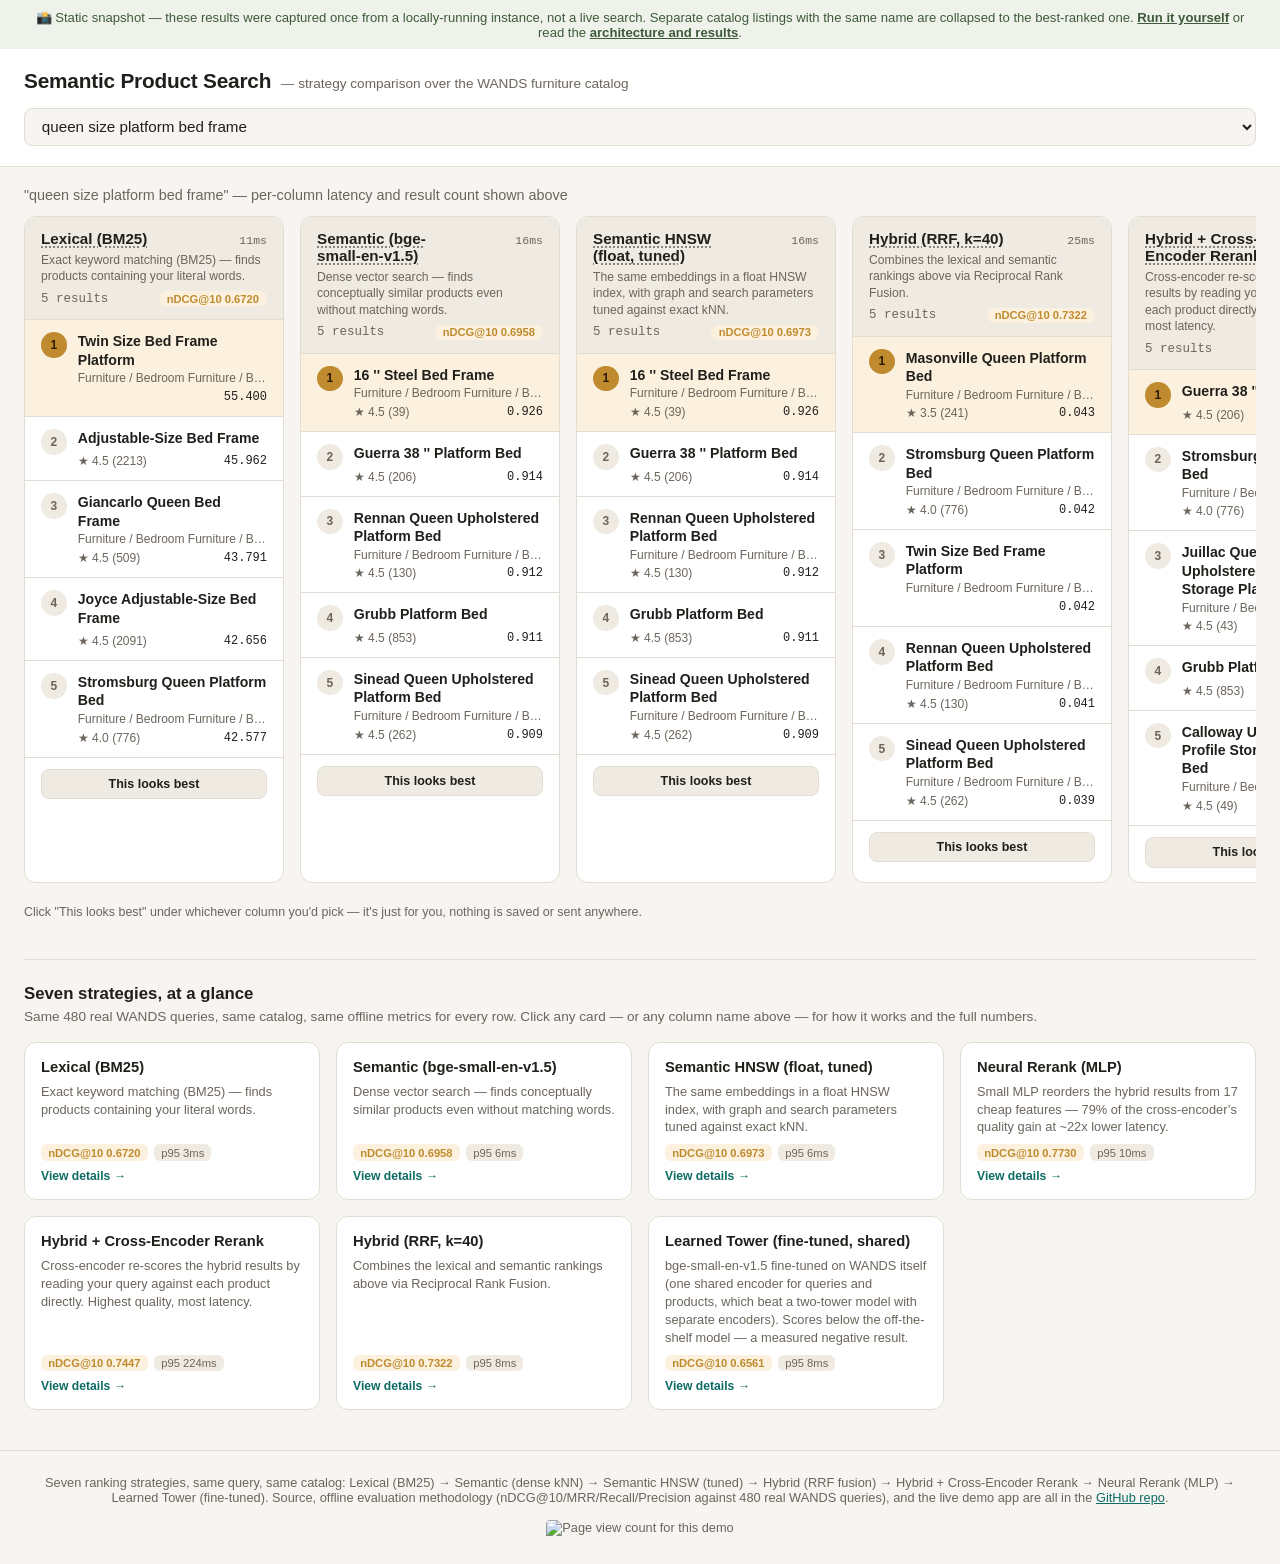
==== commit b314e5e4: "Demo: collapse same-named listings in captured results The WANDS catalog has separate listings that " ====
--- a/docs/index.html
+++ b/docs/index.html
@@ -9,7 +9,7 @@
 </head>
 <body>
 <div class="snapshot-banner">
-  📸 Static snapshot — these four results were captured once from a locally-running instance, not a live search.
+  📸 Static snapshot — these results were captured once from a locally-running instance, not a live search. Separate catalog listings with the same name are collapsed to the best-ranked one.
   <a href="https://github.com/techbyavanti/search">Run it yourself</a> or read the <a href="https://github.com/techbyavanti/search/blob/main/ARCHITECTURE.md">architecture and results</a>.
 </div>
 <header>
@@ -84,13 +84,14 @@
 </footer>
 <script>
   // Captured once via `curl localhost:8080/api/search/compare?...` against a locally-running
-  // instance of this project's search-api — see docs/data/*.json for the raw captures and
-  // scripts/capture-demo-snapshots.sh for how to regenerate this block.
+  // instance of this project's search-api, with same-named listings collapsed — see
+  // docs/data/*.json for the captures and scripts/capture-demo-snapshots.sh for how to
+  // regenerate this block.
   const QUERY_DATA = {
   "queen size platform bed frame": {
     "resultsByStrategy": {
       "Lexical (BM25)": {
-        "latencyMs": 3,
+        "latencyMs": 11,
         "results": [
           {"productId": "28631", "score": 55.39969, "productName": "twin size bed frame platform", "productClass": null, "categoryHierarchy": "Furniture / Bedroom Furniture / Beds & Headboards / Beds", "averageRating": null, "ratingCount": null},
           {"productId": "1984", "score": 45.961903, "productName": "adjustable-size bed frame", "productClass": "Bed Frames|Beds", "categoryHierarchy": null, "averageRating": 4.5, "ratingCount": 2213},
@@ -100,7 +101,7 @@
         ]
       },
       "Semantic (bge-small-en-v1.5)": {
-        "latencyMs": 6,
+        "latencyMs": 16,
         "results": [
           {"productId": "6151", "score": 0.9260466, "productName": "16 '' steel bed frame", "productClass": "Bed Frames|Beds", "categoryHierarchy": "Furniture / Bedroom Furniture / Beds & Headboards / Beds / Queen Size Beds", "averageRating": 4.5, "ratingCount": 39},
           {"productId": "37752", "score": 0.9137088, "productName": "guerra 38 '' platform bed", "productClass": "Bed Frames|Beds", "categoryHierarchy": null, "averageRating": 4.5, "ratingCount": 206},
@@ -110,7 +111,7 @@
         ]
       },
       "Semantic HNSW (float, tuned)": {
-        "latencyMs": 2,
+        "latencyMs": 16,
         "results": [
           {"productId": "6151", "score": 0.9260466, "productName": "16 '' steel bed frame", "productClass": "Bed Frames|Beds", "categoryHierarchy": "Furniture / Bedroom Furniture / Beds & Headboards / Beds / Queen Size Beds", "averageRating": 4.5, "ratingCount": 39},
           {"productId": "37752", "score": 0.9137088, "productName": "guerra 38 '' platform bed", "productClass": "Bed Frames|Beds", "categoryHierarchy": null, "averageRating": 4.5, "ratingCount": 206},
@@ -120,7 +121,7 @@
         ]
       },
       "Hybrid (RRF, k=40)": {
-        "latencyMs": 11,
+        "latencyMs": 25,
         "results": [
           {"productId": "17289", "score": 0.04301572617946346, "productName": "masonville queen platform bed", "productClass": "Beds", "categoryHierarchy": "Furniture / Bedroom Furniture / Beds & Headboards / Beds", "averageRating": 3.5, "ratingCount": 241},
           {"productId": "17158", "score": 0.042222222222222223, "productName": "stromsburg queen platform bed", "productClass": "Beds", "categoryHierarchy": "Furniture / Bedroom Furniture / Beds & Headboards / Beds / Queen Size Beds", "averageRating": 4.0, "ratingCount": 776},
@@ -130,7 +131,7 @@
         ]
       },
       "Hybrid + Cross-Encoder Rerank": {
-        "latencyMs": 187,
+        "latencyMs": 265,
         "results": [
           {"productId": "37752", "score": 8.387532234191895, "productName": "guerra 38 '' platform bed", "productClass": "Bed Frames|Beds", "categoryHierarchy": null, "averageRating": 4.5, "ratingCount": 206},
           {"productId": "17158", "score": 8.292377471923828, "productName": "stromsburg queen platform bed", "productClass": "Beds", "categoryHierarchy": "Furniture / Bedroom Furniture / Beds & Headboards / Beds / Queen Size Beds", "averageRating": 4.0, "ratingCount": 776},
@@ -140,7 +141,7 @@
         ]
       },
       "Neural Rerank (MLP)": {
-        "latencyMs": 11,
+        "latencyMs": 21,
         "results": [
           {"productId": "17158", "score": 2.523879051208496, "productName": "stromsburg queen platform bed", "productClass": "Beds", "categoryHierarchy": "Furniture / Bedroom Furniture / Beds & Headboards / Beds / Queen Size Beds", "averageRating": 4.0, "ratingCount": 776},
           {"productId": "41706", "score": 2.1820640563964844, "productName": "beedle queen upholstered platform bed", "productClass": "Beds", "categoryHierarchy": "Furniture / Bedroom Furniture / Beds & Headboards / Beds / Queen Size Beds", "averageRating": 4.0, "ratingCount": 14},
@@ -150,13 +151,13 @@
         ]
       },
       "Learned Tower (fine-tuned, shared)": {
-        "latencyMs": 6,
+        "latencyMs": 22,
         "results": [
           {"productId": "14632", "score": 0.91150844, "productName": "atkin king upholstered platform bed", "productClass": "Beds", "categoryHierarchy": "Furniture / Bedroom Furniture / Beds & Headboards / Beds", "averageRating": 4.0, "ratingCount": 54},
           {"productId": "24916", "score": 0.9026095, "productName": "wachapreague 14 '' steel platform bed", "productClass": "Bed Frames|Beds", "categoryHierarchy": null, "averageRating": 4.5, "ratingCount": 2010},
           {"productId": "2017", "score": 0.9018194, "productName": "platform twin bed frame", "productClass": "Bed Frames", "categoryHierarchy": null, "averageRating": 5.0, "ratingCount": 34},
           {"productId": "37752", "score": 0.9004451, "productName": "guerra 38 '' platform bed", "productClass": "Bed Frames|Beds", "categoryHierarchy": null, "averageRating": 4.5, "ratingCount": 206},
-          {"productId": "17158", "score": 0.8969957, "productName": "stromsburg queen platform bed", "productClass": "Beds", "categoryHierarchy": "Furniture / Bedroom Furniture / Beds & Headboards / Beds / Queen Size Beds", "averageRating": 4.0, "ratingCount": 776}
+          {"productId": "8194", "score": 0.8977252, "productName": "ryland platform bed frame", "productClass": "Bed Frames|Beds", "categoryHierarchy": null, "averageRating": 4.5, "ratingCount": 2659}
         ]
       }
     }
@@ -164,27 +165,27 @@
   "cozy reading chair for small apartment": {
     "resultsByStrategy": {
       "Lexical (BM25)": {
-        "latencyMs": 10,
+        "latencyMs": 9,
         "results": [
           {"productId": "15789", "score": 36.480396, "productName": "cozy kids club chair and ottoman", "productClass": "Kids Chairs", "categoryHierarchy": "Baby & Kids / Toddler & Kids Playroom / Playroom Furniture / Toddler & Kids Chairs & Seating", "averageRating": 4.0, "ratingCount": 9},
           {"productId": "15792", "score": 30.316675, "productName": "cozy woodland kids sleeper", "productClass": "Kids Chairs", "categoryHierarchy": "Baby & Kids / Toddler & Kids Playroom / Playroom Furniture / Toddler & Kids Chairs & Seating", "averageRating": 5.0, "ratingCount": 1},
           {"productId": "38451", "score": 28.763971, "productName": "small bean bag chair & lounger", "productClass": "Bean Bags|Teen Lounge Furniture", "categoryHierarchy": "Furniture / Game Tables & Game Room Furniture / Bean Bag Chairs", "averageRating": 4.5, "ratingCount": 798},
-          {"productId": "42382", "score": 28.763971, "productName": "small bean bag chair & lounger", "productClass": "Bean Bags", "categoryHierarchy": "Furniture / Game Tables & Game Room Furniture / Bean Bag Chairs / Black Bean Bag Chairs", "averageRating": 3.5, "ratingCount": 37},
-          {"productId": "39930", "score": 26.488794, "productName": "wilsad 5 pieces dining room bar table set with 4 bar stools , sturdy and durable，water/ oil，small space/ small apartment/ kitchenette/ studio ( counter height , dark coffee )", "productClass": "Dining Table Sets", "categoryHierarchy": "Furniture / Kitchen & Dining Furniture / Dining Tables & Seating / Kitchen and Dining Sets", "averageRating": null, "ratingCount": null}
+          {"productId": "39930", "score": 26.488794, "productName": "wilsad 5 pieces dining room bar table set with 4 bar stools , sturdy and durable，water/ oil，small space/ small apartment/ kitchenette/ studio ( counter height , dark coffee )", "productClass": "Dining Table Sets", "categoryHierarchy": "Furniture / Kitchen & Dining Furniture / Dining Tables & Seating / Kitchen and Dining Sets", "averageRating": null, "ratingCount": null},
+          {"productId": "17683", "score": 26.037762, "productName": "small owl", "productClass": "Holiday Accents & Decor", "categoryHierarchy": null, "averageRating": null, "ratingCount": null}
         ]
       },
       "Semantic (bge-small-en-v1.5)": {
-        "latencyMs": 5,
+        "latencyMs": 14,
         "results": [
           {"productId": "28476", "score": 0.8783987, "productName": "lanier 30 '' wide tufted papasan chair", "productClass": "Accent Chairs", "categoryHierarchy": "Furniture / Living Room Furniture / Chairs & Seating / Accent Chairs", "averageRating": 4.0, "ratingCount": 9},
           {"productId": "22548", "score": 0.872227, "productName": "esmund 20 '' wide tufted velvet side chair", "productClass": "Accent Chairs", "categoryHierarchy": "Furniture / Living Room Furniture / Chairs & Seating / Accent Chairs", "averageRating": 4.5, "ratingCount": 998},
+          {"productId": "10667", "score": 0.87157863, "productName": "ahriel 29 '' wide tufted lounge chair", "productClass": "Accent Chairs", "categoryHierarchy": "Furniture / Living Room Furniture / Chairs & Seating / Accent Chairs", "averageRating": null, "ratingCount": null},
           {"productId": "4285", "score": 0.8688839, "productName": "camerynn 30.8 '' wide armchair", "productClass": null, "categoryHierarchy": "Furniture / Living Room Furniture / Chairs & Seating / Accent Chairs", "averageRating": null, "ratingCount": null},
-          {"productId": "19273", "score": 0.8635529, "productName": "eldermain 24.75 '' wide velvet armchair", "productClass": "Accent Chairs", "categoryHierarchy": "Furniture / Living Room Furniture / Chairs & Seating / Accent Chairs", "averageRating": 4.0, "ratingCount": 1},
-          {"productId": "15595", "score": 0.8630961, "productName": "chenley 23.6 '' wide polyester side chair", "productClass": "Accent Chairs", "categoryHierarchy": "Furniture / Living Room Furniture / Chairs & Seating / Accent Chairs", "averageRating": 4.5, "ratingCount": 9}
+          {"productId": "28467", "score": 0.86623955, "productName": "gismondo 17.5 '' wide polyester papasan chair", "productClass": "Accent Chairs", "categoryHierarchy": "Furniture / Living Room Furniture / Chairs & Seating / Accent Chairs", "averageRating": 4.0, "ratingCount": 35}
         ]
       },
       "Semantic HNSW (float, tuned)": {
-        "latencyMs": 5,
+        "latencyMs": 17,
         "results": [
           {"productId": "28476", "score": 0.8783987, "productName": "lanier 30 '' wide tufted papasan chair", "productClass": "Accent Chairs", "categoryHierarchy": "Furniture / Living Room Furniture / Chairs & Seating / Accent Chairs", "averageRating": 4.0, "ratingCount": 9},
           {"productId": "22548", "score": 0.87222695, "productName": "esmund 20 '' wide tufted velvet side chair", "productClass": "Accent Chairs", "categoryHierarchy": "Furniture / Living Room Furniture / Chairs & Seating / Accent Chairs", "averageRating": 4.5, "ratingCount": 998},
@@ -194,7 +195,7 @@
         ]
       },
       "Hybrid (RRF, k=40)": {
-        "latencyMs": 6,
+        "latencyMs": 15,
         "results": [
           {"productId": "15789", "score": 0.024390243902439025, "productName": "cozy kids club chair and ottoman", "productClass": "Kids Chairs", "categoryHierarchy": "Baby & Kids / Toddler & Kids Playroom / Playroom Furniture / Toddler & Kids Chairs & Seating", "averageRating": 4.0, "ratingCount": 9},
           {"productId": "28476", "score": 0.024390243902439025, "productName": "lanier 30 '' wide tufted papasan chair", "productClass": "Accent Chairs", "categoryHierarchy": "Furniture / Living Room Furniture / Chairs & Seating / Accent Chairs", "averageRating": 4.0, "ratingCount": 9},
@@ -204,7 +205,7 @@
         ]
       },
       "Hybrid + Cross-Encoder Rerank": {
-        "latencyMs": 171,
+        "latencyMs": 251,
         "results": [
           {"productId": "10667", "score": 4.390507221221924, "productName": "ahriel 29 '' wide tufted lounge chair", "productClass": "Accent Chairs", "categoryHierarchy": "Furniture / Living Room Furniture / Chairs & Seating / Accent Chairs", "averageRating": null, "ratingCount": null},
           {"productId": "29631", "score": 3.121520757675171, "productName": "guthrie 25.2 '' wide side chair", "productClass": null, "categoryHierarchy": "Furniture / Living Room Furniture / Chairs & Seating / Accent Chairs", "averageRating": 4.5, "ratingCount": 163},
@@ -214,7 +215,7 @@
         ]
       },
       "Neural Rerank (MLP)": {
-        "latencyMs": 10,
+        "latencyMs": 21,
         "results": [
           {"productId": "10667", "score": -0.09070932120084763, "productName": "ahriel 29 '' wide tufted lounge chair", "productClass": "Accent Chairs", "categoryHierarchy": "Furniture / Living Room Furniture / Chairs & Seating / Accent Chairs", "averageRating": null, "ratingCount": null},
           {"productId": "38451", "score": -0.8880014419555664, "productName": "small bean bag chair & lounger", "productClass": "Bean Bags|Teen Lounge Furniture", "categoryHierarchy": "Furniture / Game Tables & Game Room Furniture / Bean Bag Chairs", "averageRating": 4.5, "ratingCount": 798},
@@ -224,13 +225,13 @@
         ]
       },
       "Learned Tower (fine-tuned, shared)": {
-        "latencyMs": 5,
+        "latencyMs": 15,
         "results": [
           {"productId": "10667", "score": 0.82697535, "productName": "ahriel 29 '' wide tufted lounge chair", "productClass": "Accent Chairs", "categoryHierarchy": "Furniture / Living Room Furniture / Chairs & Seating / Accent Chairs", "averageRating": null, "ratingCount": null},
           {"productId": "28476", "score": 0.80926555, "productName": "lanier 30 '' wide tufted papasan chair", "productClass": "Accent Chairs", "categoryHierarchy": "Furniture / Living Room Furniture / Chairs & Seating / Accent Chairs", "averageRating": 4.0, "ratingCount": 9},
           {"productId": "1469", "score": 0.79593176, "productName": "pringle 31 '' wide polyester wingback chair", "productClass": "Accent Chairs", "categoryHierarchy": "Furniture / Living Room Furniture / Chairs & Seating / Accent Chairs", "averageRating": 4.5, "ratingCount": 1732},
-          {"productId": "28475", "score": 0.7805618, "productName": "thiazi 28 '' wide papasan chair", "productClass": "Accent Chairs", "categoryHierarchy": "Furniture / Living Room Furniture / Chairs & Seating / Accent Chairs", "averageRating": 4.5, "ratingCount": 16},
-          {"productId": "19268", "score": 0.7803373, "productName": "karynmere 25.25 '' wide armchair", "productClass": "Accent Chairs", "categoryHierarchy": "Furniture / Living Room Furniture / Chairs & Seating / Accent Chairs", "averageRating": 4.5, "ratingCount": 26}
+          {"productId": "21719", "score": 0.79297805, "productName": "aurelina 21.65 '' wide polyester armchair", "productClass": "Accent Chairs", "categoryHierarchy": "Furniture / Living Room Furniture / Chairs & Seating / Accent Chairs", "averageRating": null, "ratingCount": null},
+          {"productId": "37294", "score": 0.7864454, "productName": "shawnda 23 '' wide wingback chair", "productClass": "Accent Chairs|Office Chairs", "categoryHierarchy": "Furniture / Living Room Furniture / Chairs & Seating / Accent Chairs", "averageRating": 4.5, "ratingCount": 415}
         ]
       }
     }
@@ -238,7 +239,7 @@
   "modern oak dining table": {
     "resultsByStrategy": {
       "Lexical (BM25)": {
-        "latencyMs": 3,
+        "latencyMs": 8,
         "results": [
           {"productId": "42944", "score": 41.00654, "productName": "lavonne solid oak dining table", "productClass": "Dining Tables", "categoryHierarchy": "Furniture / Kitchen & Dining Furniture / Dining Tables & Seating / Kitchen & Dining Tables", "averageRating": 4.5, "ratingCount": 10},
           {"productId": "27292", "score": 38.25524, "productName": "35.4 '' solid oak iron dining table", "productClass": "Dining Tables", "categoryHierarchy": "Furniture / Kitchen & Dining Furniture / Dining Tables & Seating / Kitchen & Dining Tables / 8 + Seat Kitchen & Dining Tables", "averageRating": null, "ratingCount": null},
@@ -248,17 +249,17 @@
         ]
       },
       "Semantic (bge-small-en-v1.5)": {
-        "latencyMs": 5,
+        "latencyMs": 10,
         "results": [
           {"productId": "22914", "score": 0.9088484, "productName": "denmark dining table", "productClass": "Dining Tables", "categoryHierarchy": "Furniture / Kitchen & Dining Furniture / Dining Tables & Seating / Kitchen & Dining Tables / 8 + Seat Kitchen & Dining Tables", "averageRating": null, "ratingCount": null},
           {"productId": "17011", "score": 0.90468794, "productName": "orna extendable dining table", "productClass": null, "categoryHierarchy": "Furniture / Kitchen & Dining Furniture / Dining Tables & Seating / Kitchen & Dining Tables", "averageRating": 5.0, "ratingCount": 1},
+          {"productId": "42014", "score": 0.9029303, "productName": "katharine mango solid wood dining table", "productClass": "Dining Tables", "categoryHierarchy": "Furniture / Kitchen & Dining Furniture / Dining Tables & Seating / Kitchen & Dining Tables", "averageRating": 4.5, "ratingCount": 22},
           {"productId": "37331", "score": 0.9009371, "productName": "madiun dining table", "productClass": "Dining Tables", "categoryHierarchy": "Furniture / Kitchen & Dining Furniture / Dining Tables & Seating / Kitchen & Dining Tables", "averageRating": 4.5, "ratingCount": 11},
-          {"productId": "1549", "score": 0.8976131, "productName": "gildo 36 '' rubber solid wood dining table", "productClass": "Dining Tables", "categoryHierarchy": "Furniture / Kitchen & Dining Furniture / Dining Tables & Seating / Kitchen & Dining Tables", "averageRating": 4.5, "ratingCount": 76},
-          {"productId": "14115", "score": 0.8969023, "productName": "modern farmhouse solid wood dining table", "productClass": "Dining Tables", "categoryHierarchy": "Furniture / Kitchen & Dining Furniture / Dining Tables & Seating / Kitchen & Dining Tables / 6 Seat Kitchen & Dining Tables", "averageRating": null, "ratingCount": null}
+          {"productId": "1549", "score": 0.8976131, "productName": "gildo 36 '' rubber solid wood dining table", "productClass": "Dining Tables", "categoryHierarchy": "Furniture / Kitchen & Dining Furniture / Dining Tables & Seating / Kitchen & Dining Tables", "averageRating": 4.5, "ratingCount": 76}
         ]
       },
       "Semantic HNSW (float, tuned)": {
-        "latencyMs": 2,
+        "latencyMs": 6,
         "results": [
           {"productId": "22914", "score": 0.90884846, "productName": "denmark dining table", "productClass": "Dining Tables", "categoryHierarchy": "Furniture / Kitchen & Dining Furniture / Dining Tables & Seating / Kitchen & Dining Tables / 8 + Seat Kitchen & Dining Tables", "averageRating": null, "ratingCount": null},
           {"productId": "17011", "score": 0.90468794, "productName": "orna extendable dining table", "productClass": null, "categoryHierarchy": "Furniture / Kitchen & Dining Furniture / Dining Tables & Seating / Kitchen & Dining Tables", "averageRating": 5.0, "ratingCount": 1},
@@ -268,7 +269,7 @@
         ]
       },
       "Hybrid (RRF, k=40)": {
-        "latencyMs": 6,
+        "latencyMs": 14,
         "results": [
           {"productId": "27292", "score": 0.04508611955420466, "productName": "35.4 '' solid oak iron dining table", "productClass": "Dining Tables", "categoryHierarchy": "Furniture / Kitchen & Dining Furniture / Dining Tables & Seating / Kitchen & Dining Tables / 8 + Seat Kitchen & Dining Tables", "averageRating": null, "ratingCount": null},
           {"productId": "42944", "score": 0.04399808703969393, "productName": "lavonne solid oak dining table", "productClass": "Dining Tables", "categoryHierarchy": "Furniture / Kitchen & Dining Furniture / Dining Tables & Seating / Kitchen & Dining Tables", "averageRating": 4.5, "ratingCount": 10},
@@ -278,7 +279,7 @@
         ]
       },
       "Hybrid + Cross-Encoder Rerank": {
-        "latencyMs": 186,
+        "latencyMs": 257,
         "results": [
           {"productId": "17011", "score": 8.57137393951416, "productName": "orna extendable dining table", "productClass": null, "categoryHierarchy": "Furniture / Kitchen & Dining Furniture / Dining Tables & Seating / Kitchen & Dining Tables", "averageRating": 5.0, "ratingCount": 1},
           {"productId": "22914", "score": 8.268104553222656, "productName": "denmark dining table", "productClass": "Dining Tables", "categoryHierarchy": "Furniture / Kitchen & Dining Furniture / Dining Tables & Seating / Kitchen & Dining Tables / 8 + Seat Kitchen & Dining Tables", "averageRating": null, "ratingCount": null},
@@ -288,7 +289,7 @@
         ]
       },
       "Neural Rerank (MLP)": {
-        "latencyMs": 6,
+        "latencyMs": 14,
         "results": [
           {"productId": "27292", "score": 2.9509024620056152, "productName": "35.4 '' solid oak iron dining table", "productClass": "Dining Tables", "categoryHierarchy": "Furniture / Kitchen & Dining Furniture / Dining Tables & Seating / Kitchen & Dining Tables / 8 + Seat Kitchen & Dining Tables", "averageRating": null, "ratingCount": null},
           {"productId": "27293", "score": 2.8362090587615967, "productName": "43.3 '' solid oak iron dining table", "productClass": "Dining Tables", "categoryHierarchy": "Furniture / Kitchen & Dining Furniture / Dining Tables & Seating / Kitchen & Dining Tables / 8 + Seat Kitchen & Dining Tables", "averageRating": null, "ratingCount": null},
@@ -298,7 +299,7 @@
         ]
       },
       "Learned Tower (fine-tuned, shared)": {
-        "latencyMs": 4,
+        "latencyMs": 12,
         "results": [
           {"productId": "31235", "score": 0.91574407, "productName": "tyrell solid oak solid wood dining table", "productClass": "Dining Tables", "categoryHierarchy": "Furniture / Kitchen & Dining Furniture / Dining Tables & Seating / Kitchen & Dining Tables / 6 Seat Kitchen & Dining Tables", "averageRating": 5.0, "ratingCount": 4},
           {"productId": "22914", "score": 0.90973806, "productName": "denmark dining table", "productClass": "Dining Tables", "categoryHierarchy": "Furniture / Kitchen & Dining Furniture / Dining Tables & Seating / Kitchen & Dining Tables / 8 + Seat Kitchen & Dining Tables", "averageRating": null, "ratingCount": null},
@@ -312,7 +313,7 @@
   "outdoor patio furniture set": {
     "resultsByStrategy": {
       "Lexical (BM25)": {
-        "latencyMs": 2,
+        "latencyMs": 11,
         "results": [
           {"productId": "37711", "score": 48.507977, "productName": "outdoor rattan patio furniture set", "productClass": "Outdoor Conversation Sets", "categoryHierarchy": "Outdoor / Outdoor & Patio Furniture / Patio Furniture Sets / Patio Conversation Sets", "averageRating": 4.5, "ratingCount": 2},
           {"productId": "25317", "score": 45.253376, "productName": "7 piece outdoor patio furniture set", "productClass": "Outdoor Conversation Sets", "categoryHierarchy": "Outdoor / Outdoor & Patio Furniture / Patio Furniture Sets / Patio Conversation Sets", "averageRating": 4.5, "ratingCount": 12},
@@ -322,17 +323,17 @@
         ]
       },
       "Semantic (bge-small-en-v1.5)": {
-        "latencyMs": 5,
+        "latencyMs": 14,
         "results": [
           {"productId": "39965", "score": 0.9375335, "productName": "suzy 3 piece bistro set with cushions", "productClass": "Patio Dining Sets", "categoryHierarchy": "Outdoor / Outdoor & Patio Furniture / Patio Furniture Sets / Patio Dining Sets", "averageRating": 4.5, "ratingCount": 238},
           {"productId": "7435", "score": 0.9352566, "productName": "chapelle 5 piece bistro set", "productClass": "Patio Dining Sets", "categoryHierarchy": "Outdoor / Outdoor & Patio Furniture / Patio Furniture Sets / Patio Dining Sets", "averageRating": null, "ratingCount": null},
           {"productId": "30335", "score": 0.93212366, "productName": "merlyn 6-piece outdoor garden patio furniture", "productClass": "Outdoor Conversation Sets", "categoryHierarchy": "Outdoor / Outdoor & Patio Furniture / Patio Furniture Sets / Patio Conversation Sets", "averageRating": null, "ratingCount": null},
           {"productId": "30338", "score": 0.93149906, "productName": "newagen 4 piece cushioned outdoor patio pe rattan furniture set sectional garden sofa", "productClass": "Outdoor Conversation Sets", "categoryHierarchy": "Outdoor / Outdoor & Patio Furniture / Patio Furniture Sets / Patio Conversation Sets", "averageRating": null, "ratingCount": null},
-          {"productId": "39972", "score": 0.9309964, "productName": "3 piece outdoor bistro set all-weather table and chairs metal frame modern patio furniture for small space deck , lawn , porch garden , black", "productClass": "Patio Dining Sets", "categoryHierarchy": "Outdoor / Outdoor & Patio Furniture / Patio Furniture Sets / Patio Dining Sets", "averageRating": 4.5, "ratingCount": 16}
+          {"productId": "29712", "score": 0.93119925, "productName": "abdallah outdoor 3 piece bistro set with cushions", "productClass": "Patio Dining Sets", "categoryHierarchy": "Outdoor / Outdoor & Patio Furniture / Patio Furniture Sets / Patio Dining Sets", "averageRating": 4.5, "ratingCount": 84}
         ]
       },
       "Semantic HNSW (float, tuned)": {
-        "latencyMs": 2,
+        "latencyMs": 6,
         "results": [
           {"productId": "39965", "score": 0.93753344, "productName": "suzy 3 piece bistro set with cushions", "productClass": "Patio Dining Sets", "categoryHierarchy": "Outdoor / Outdoor & Patio Furniture / Patio Furniture Sets / Patio Dining Sets", "averageRating": 4.5, "ratingCount": 238},
           {"productId": "7435", "score": 0.93525666, "productName": "chapelle 5 piece bistro set", "productClass": "Patio Dining Sets", "categoryHierarchy": "Outdoor / Outdoor & Patio Furniture / Patio Furniture Sets / Patio Dining Sets", "averageRating": null, "ratingCount": null},
@@ -342,7 +343,7 @@
         ]
       },
       "Hybrid (RRF, k=40)": {
-        "latencyMs": 8,
+        "latencyMs": 16,
         "results": [
           {"productId": "30335", "score": 0.04079967360261118, "productName": "merlyn 6-piece outdoor garden patio furniture", "productClass": "Outdoor Conversation Sets", "categoryHierarchy": "Outdoor / Outdoor & Patio Furniture / Patio Furniture Sets / Patio Conversation Sets", "averageRating": null, "ratingCount": null},
           {"productId": "42450", "score": 0.04001600640256102, "productName": "4 pieces patio furniture set outdoor garden patio conversation sets poolside lawn chairs with glass coffee table porch furniture", "productClass": "Outdoor Conversation Sets", "categoryHierarchy": "Outdoor / Outdoor & Patio Furniture / Patio Furniture Sets / Patio Conversation Sets", "averageRating": null, "ratingCount": null},
@@ -352,7 +353,7 @@
         ]
       },
       "Hybrid + Cross-Encoder Rerank": {
-        "latencyMs": 185,
+        "latencyMs": 287,
         "results": [
           {"productId": "29671", "score": 9.68326473236084, "productName": "outdoor patio furniture set 5-piece wicker rattan sectional sofa set", "productClass": null, "categoryHierarchy": "Outdoor / Outdoor & Patio Furniture / Patio Furniture Sets / Patio Conversation Sets", "averageRating": 4.0, "ratingCount": 2},
           {"productId": "39965", "score": 9.503445625305176, "productName": "suzy 3 piece bistro set with cushions", "productClass": "Patio Dining Sets", "categoryHierarchy": "Outdoor / Outdoor & Patio Furniture / Patio Furniture Sets / Patio Dining Sets", "averageRating": 4.5, "ratingCount": 238},
@@ -362,7 +363,7 @@
         ]
       },
       "Neural Rerank (MLP)": {
-        "latencyMs": 9,
+        "latencyMs": 18,
         "results": [
           {"productId": "22104", "score": 4.438777446746826, "productName": "premium steel patio bistro set , folding outdoor patio furniture sets , 3 piece patio set of foldable patio table and chairs , yellow", "productClass": "Patio Dining Sets", "categoryHierarchy": "Outdoor / Outdoor & Patio Furniture / Patio Furniture Sets / Patio Dining Sets", "averageRating": 4.5, "ratingCount": 51},
           {"productId": "36054", "score": 4.30096960067749, "productName": "estey outdoor rattan wicker patio dining table set , garden outdoor patio furniture sets in , 11 piece", "productClass": "Patio Dining Sets", "categoryHierarchy": "Outdoor / Outdoor & Patio Furniture / Patio Furniture Sets / Patio Dining Sets", "averageRating": 3.5, "ratingCount": 5},
@@ -372,7 +373,7 @@
         ]
       },
       "Learned Tower (fine-tuned, shared)": {
-        "latencyMs": 6,
+        "latencyMs": 17,
         "results": [
           {"productId": "29671", "score": 0.8927528, "productName": "outdoor patio furniture set 5-piece wicker rattan sectional sofa set", "productClass": null, "categoryHierarchy": "Outdoor / Outdoor & Patio Furniture / Patio Furniture Sets / Patio Conversation Sets", "averageRating": 4.0, "ratingCount": 2},
           {"productId": "37711", "score": 0.89095664, "productName": "outdoor rattan patio furniture set", "productClass": "Outdoor Conversation Sets", "categoryHierarchy": "Outdoor / Outdoor & Patio Furniture / Patio Furniture Sets / Patio Conversation Sets", "averageRating": 4.5, "ratingCount": 2},
@@ -386,7 +387,7 @@
   "small space storage ottoman": {
     "resultsByStrategy": {
       "Lexical (BM25)": {
-        "latencyMs": 3,
+        "latencyMs": 6,
         "results": [
           {"productId": "10842", "score": 35.49598, "productName": "hannatou small space twin over full bunk bed", "productClass": "Kids Beds", "categoryHierarchy": "Baby & Kids / Toddler & Kids Bedroom Furniture / Kids Beds", "averageRating": 4.5, "ratingCount": 125},
           {"productId": "20223", "score": 30.146019, "productName": "folding study desk for small space home office desk laptop writing table", "productClass": "Desks", "categoryHierarchy": "Furniture / Office Furniture / Desks", "averageRating": null, "ratingCount": null},
@@ -396,17 +397,17 @@
         ]
       },
       "Semantic (bge-small-en-v1.5)": {
-        "latencyMs": 7,
+        "latencyMs": 19,
         "results": [
           {"productId": "1730", "score": 0.89516723, "productName": "tufted storage ottoman", "productClass": "Ottomans", "categoryHierarchy": "Furniture / Living Room Furniture / Ottomans & Poufs", "averageRating": 4.5, "ratingCount": 2900},
           {"productId": "4724", "score": 0.8944722, "productName": "macy 20 '' tufted round storage ottoman", "productClass": "Ottomans", "categoryHierarchy": "Furniture / Living Room Furniture / Ottomans & Poufs", "averageRating": 5.0, "ratingCount": 109},
           {"productId": "39737", "score": 0.89419484, "productName": "littrell storage ottoman", "productClass": "Ottomans", "categoryHierarchy": "Furniture / Living Room Furniture / Ottomans & Poufs", "averageRating": 4.5, "ratingCount": 347},
           {"productId": "40810", "score": 0.8936476, "productName": "manning 17 '' square storage ottoman", "productClass": "Ottomans", "categoryHierarchy": "Furniture / Living Room Furniture / Ottomans & Poufs", "averageRating": 4.5, "ratingCount": 668},
-          {"productId": "36353", "score": 0.8875762, "productName": "dunston 28 '' square storage ottoman", "productClass": "Ottomans", "categoryHierarchy": "Furniture / Living Room Furniture / Ottomans & Poufs", "averageRating": 4.5, "ratingCount": 294}
+          {"productId": "31039", "score": 0.8899131, "productName": "minster tufted storage ottoman", "productClass": null, "categoryHierarchy": "Furniture / Living Room Furniture / Ottomans & Poufs", "averageRating": 4.5, "ratingCount": 211}
         ]
       },
       "Semantic HNSW (float, tuned)": {
-        "latencyMs": 6,
+        "latencyMs": 14,
         "results": [
           {"productId": "1730", "score": 0.89516723, "productName": "tufted storage ottoman", "productClass": "Ottomans", "categoryHierarchy": "Furniture / Living Room Furniture / Ottomans & Poufs", "averageRating": 4.5, "ratingCount": 2900},
           {"productId": "4724", "score": 0.8944722, "productName": "macy 20 '' tufted round storage ottoman", "productClass": "Ottomans", "categoryHierarchy": "Furniture / Living Room Furniture / Ottomans & Poufs", "averageRating": 5.0, "ratingCount": 109},
@@ -416,7 +417,7 @@
         ]
       },
       "Hybrid (RRF, k=40)": {
-        "latencyMs": 7,
+        "latencyMs": 12,
         "results": [
           {"productId": "39737", "score": 0.0459830866807611, "productName": "littrell storage ottoman", "productClass": "Ottomans", "categoryHierarchy": "Furniture / Living Room Furniture / Ottomans & Poufs", "averageRating": 4.5, "ratingCount": 347},
           {"productId": "1730", "score": 0.04566683964711987, "productName": "tufted storage ottoman", "productClass": "Ottomans", "categoryHierarchy": "Furniture / Living Room Furniture / Ottomans & Poufs", "averageRating": 4.5, "ratingCount": 2900},
@@ -426,7 +427,7 @@
         ]
       },
       "Hybrid + Cross-Encoder Rerank": {
-        "latencyMs": 187,
+        "latencyMs": 228,
         "results": [
           {"productId": "4898", "score": 6.202315330505371, "productName": "hepatique upholstered tufted storage ottoman", "productClass": "Ottomans", "categoryHierarchy": "Furniture / Living Room Furniture / Ottomans & Poufs", "averageRating": 5.0, "ratingCount": 3},
           {"productId": "22541", "score": 5.859725475311279, "productName": "iconium 16.3 '' wide round storage ottoman", "productClass": "Ottomans", "categoryHierarchy": "Furniture / Living Room Furniture / Ottomans & Poufs", "averageRating": 4.5, "ratingCount": 210},
@@ -436,7 +437,7 @@
         ]
       },
       "Neural Rerank (MLP)": {
-        "latencyMs": 5,
+        "latencyMs": 35,
         "results": [
           {"productId": "36365", "score": 2.0680785179138184, "productName": "mccullar 27.5 '' wide faux leather square storage ottoman", "productClass": "Ottomans", "categoryHierarchy": "Furniture / Living Room Furniture / Ottomans & Poufs", "averageRating": 4.5, "ratingCount": 1140},
           {"productId": "4724", "score": 1.8453705310821533, "productName": "macy 20 '' tufted round storage ottoman", "productClass": "Ottomans", "categoryHierarchy": "Furniture / Living Room Furniture / Ottomans & Poufs", "averageRating": 5.0, "ratingCount": 109},
@@ -446,13 +447,13 @@
         ]
       },
       "Learned Tower (fine-tuned, shared)": {
-        "latencyMs": 5,
+        "latencyMs": 34,
         "results": [
           {"productId": "25165", "score": 0.8754884, "productName": "charest folding tufted storage ottoman", "productClass": "Ottomans", "categoryHierarchy": "Furniture / Living Room Furniture / Ottomans & Poufs", "averageRating": 4.5, "ratingCount": 391},
+          {"productId": "1730", "score": 0.866802, "productName": "tufted storage ottoman", "productClass": "Ottomans", "categoryHierarchy": "Furniture / Living Room Furniture / Ottomans & Poufs", "averageRating": 4.5, "ratingCount": 2900},
           {"productId": "39737", "score": 0.8664095, "productName": "littrell storage ottoman", "productClass": "Ottomans", "categoryHierarchy": "Furniture / Living Room Furniture / Ottomans & Poufs", "averageRating": 4.5, "ratingCount": 347},
-          {"productId": "4898", "score": 0.86372995, "productName": "hepatique upholstered tufted storage ottoman", "productClass": "Ottomans", "categoryHierarchy": "Furniture / Living Room Furniture / Ottomans & Poufs", "averageRating": 5.0, "ratingCount": 3},
-          {"productId": "19463", "score": 0.86276054, "productName": "charnley animal milk cow storage ottoman", "productClass": "Ottomans", "categoryHierarchy": "Furniture / Living Room Furniture / Ottomans & Poufs", "averageRating": 5.0, "ratingCount": 85},
-          {"productId": "8422", "score": 0.8620641, "productName": "plainview 16 '' wide faux leather square storage ottoman", "productClass": "Ottomans", "categoryHierarchy": "Furniture / Living Room Furniture / Ottomans & Poufs / Square Ottomans & Poufs", "averageRating": 4.5, "ratingCount": 130}
+          {"productId": "40810", "score": 0.8649294, "productName": "manning 17 '' square storage ottoman", "productClass": "Ottomans", "categoryHierarchy": "Furniture / Living Room Furniture / Ottomans & Poufs", "averageRating": 4.5, "ratingCount": 668},
+          {"productId": "4898", "score": 0.86372995, "productName": "hepatique upholstered tufted storage ottoman", "productClass": "Ottomans", "categoryHierarchy": "Furniture / Living Room Furniture / Ottomans & Poufs", "averageRating": 5.0, "ratingCount": 3}
         ]
       }
     }
@@ -460,37 +461,37 @@
   "kids bunk bed with stairs": {
     "resultsByStrategy": {
       "Lexical (BM25)": {
-        "latencyMs": 1,
+        "latencyMs": 8,
         "results": [
           {"productId": "6863", "score": 35.32602, "productName": "bunk bed", "productClass": "Kids Beds", "categoryHierarchy": "Baby & Kids / Toddler & Kids Bedroom Furniture / Kids Beds", "averageRating": null, "ratingCount": null},
-          {"productId": "2806", "score": 35.32602, "productName": "bunk bed", "productClass": null, "categoryHierarchy": "Baby & Kids / Toddler & Kids Bedroom Furniture / Kids Beds", "averageRating": 4.5, "ratingCount": 4},
           {"productId": "18845", "score": 34.162815, "productName": "full over full bunk bed with twin size trundle , pine wood bunk bed with guardrails for kids and teens", "productClass": null, "categoryHierarchy": "Baby & Kids / Toddler & Kids Bedroom Furniture / Kids Beds", "averageRating": 4.0, "ratingCount": 32},
           {"productId": "30507", "score": 33.406776, "productName": "amarillo stair tread", "productClass": "Stair Treads", "categoryHierarchy": "Rugs / Stair Tread Rugs", "averageRating": null, "ratingCount": null},
-          {"productId": "30326", "score": 32.433292, "productName": "attra twin over full bunk bed bunk bed", "productClass": null, "categoryHierarchy": "Baby & Kids / Toddler & Kids Bedroom Furniture / Kids Beds", "averageRating": null, "ratingCount": null}
+          {"productId": "30326", "score": 32.433292, "productName": "attra twin over full bunk bed bunk bed", "productClass": null, "categoryHierarchy": "Baby & Kids / Toddler & Kids Bedroom Furniture / Kids Beds", "averageRating": null, "ratingCount": null},
+          {"productId": "17403", "score": 32.35855, "productName": "govan bunk bed", "productClass": "Kids Beds", "categoryHierarchy": "Baby & Kids / Toddler & Kids Bedroom Furniture / Kids Beds / Boy+ Kids Beds", "averageRating": 5.0, "ratingCount": 1}
         ]
       },
       "Semantic (bge-small-en-v1.5)": {
-        "latencyMs": 5,
+        "latencyMs": 19,
         "results": [
           {"productId": "18810", "score": 0.9205115, "productName": "mclin twin over full bed with bookcase", "productClass": null, "categoryHierarchy": "Baby & Kids / Toddler & Kids Bedroom Furniture / Kids Beds", "averageRating": 4.0, "ratingCount": 107},
           {"productId": "38429", "score": 0.9197365, "productName": "shyann staircase twin over full bunk bed with shelves", "productClass": "Kids Beds", "categoryHierarchy": "Baby & Kids / Toddler & Kids Bedroom Furniture / Kids Beds", "averageRating": 4.5, "ratingCount": 413},
-          {"productId": "38430", "score": 0.9152051, "productName": "shyann staircase twin over full bunk bed with shelves", "productClass": "Kids Beds", "categoryHierarchy": "Baby & Kids / Toddler & Kids Bedroom Furniture / Kids Beds", "averageRating": 4.5, "ratingCount": 182},
           {"productId": "15666", "score": 0.91382605, "productName": "salem staircase twin over twin bunk bed with drawers", "productClass": "Kids Beds", "categoryHierarchy": "Baby & Kids / Toddler & Kids Bedroom Furniture / Kids Beds", "averageRating": 4.5, "ratingCount": 57},
-          {"productId": "22354", "score": 0.909722, "productName": "renan bunk bed", "productClass": null, "categoryHierarchy": "Baby & Kids / Toddler & Kids Bedroom Furniture / Kids Beds", "averageRating": null, "ratingCount": null}
+          {"productId": "22354", "score": 0.909722, "productName": "renan bunk bed", "productClass": null, "categoryHierarchy": "Baby & Kids / Toddler & Kids Bedroom Furniture / Kids Beds", "averageRating": null, "ratingCount": null},
+          {"productId": "20617", "score": 0.909523, "productName": "aime twin bunk bed", "productClass": "Kids Beds", "categoryHierarchy": "Baby & Kids / Toddler & Kids Bedroom Furniture / Kids Beds", "averageRating": null, "ratingCount": null}
         ]
       },
       "Semantic HNSW (float, tuned)": {
-        "latencyMs": 1,
+        "latencyMs": 7,
         "results": [
           {"productId": "18810", "score": 0.92051136, "productName": "mclin twin over full bed with bookcase", "productClass": null, "categoryHierarchy": "Baby & Kids / Toddler & Kids Bedroom Furniture / Kids Beds", "averageRating": 4.0, "ratingCount": 107},
           {"productId": "38429", "score": 0.9197365, "productName": "shyann staircase twin over full bunk bed with shelves", "productClass": "Kids Beds", "categoryHierarchy": "Baby & Kids / Toddler & Kids Bedroom Furniture / Kids Beds", "averageRating": 4.5, "ratingCount": 413},
-          {"productId": "38430", "score": 0.9152051, "productName": "shyann staircase twin over full bunk bed with shelves", "productClass": "Kids Beds", "categoryHierarchy": "Baby & Kids / Toddler & Kids Bedroom Furniture / Kids Beds", "averageRating": 4.5, "ratingCount": 182},
           {"productId": "15666", "score": 0.913826, "productName": "salem staircase twin over twin bunk bed with drawers", "productClass": "Kids Beds", "categoryHierarchy": "Baby & Kids / Toddler & Kids Bedroom Furniture / Kids Beds", "averageRating": 4.5, "ratingCount": 57},
-          {"productId": "22354", "score": 0.909722, "productName": "renan bunk bed", "productClass": null, "categoryHierarchy": "Baby & Kids / Toddler & Kids Bedroom Furniture / Kids Beds", "averageRating": null, "ratingCount": null}
+          {"productId": "22354", "score": 0.909722, "productName": "renan bunk bed", "productClass": null, "categoryHierarchy": "Baby & Kids / Toddler & Kids Bedroom Furniture / Kids Beds", "averageRating": null, "ratingCount": null},
+          {"productId": "20617", "score": 0.909523, "productName": "aime twin bunk bed", "productClass": "Kids Beds", "categoryHierarchy": "Baby & Kids / Toddler & Kids Bedroom Furniture / Kids Beds", "averageRating": null, "ratingCount": null}
         ]
       },
       "Hybrid (RRF, k=40)": {
-        "latencyMs": 6,
+        "latencyMs": 12,
         "results": [
           {"productId": "6863", "score": 0.042572062084257206, "productName": "bunk bed", "productClass": "Kids Beds", "categoryHierarchy": "Baby & Kids / Toddler & Kids Bedroom Furniture / Kids Beds", "averageRating": null, "ratingCount": null},
           {"productId": "22354", "score": 0.0404040404040404, "productName": "renan bunk bed", "productClass": null, "categoryHierarchy": "Baby & Kids / Toddler & Kids Bedroom Furniture / Kids Beds", "averageRating": null, "ratingCount": null},
@@ -500,7 +501,7 @@
         ]
       },
       "Hybrid + Cross-Encoder Rerank": {
-        "latencyMs": 192,
+        "latencyMs": 261,
         "results": [
           {"productId": "38427", "score": 7.896251678466797, "productName": "shyann staircase twin over full bunk bed with trundle", "productClass": "Kids Beds", "categoryHierarchy": "Baby & Kids / Toddler & Kids Bedroom Furniture / Kids Beds", "averageRating": 4.5, "ratingCount": 661},
           {"productId": "38430", "score": 7.761159896850586, "productName": "shyann staircase twin over full bunk bed with shelves", "productClass": "Kids Beds", "categoryHierarchy": "Baby & Kids / Toddler & Kids Bedroom Furniture / Kids Beds", "averageRating": 4.5, "ratingCount": 182},
@@ -510,23 +511,23 @@
         ]
       },
       "Neural Rerank (MLP)": {
-        "latencyMs": 6,
+        "latencyMs": 19,
         "results": [
           {"productId": "38429", "score": 3.0309929847717285, "productName": "shyann staircase twin over full bunk bed with shelves", "productClass": "Kids Beds", "categoryHierarchy": "Baby & Kids / Toddler & Kids Bedroom Furniture / Kids Beds", "averageRating": 4.5, "ratingCount": 413},
           {"productId": "15666", "score": 2.7814865112304688, "productName": "salem staircase twin over twin bunk bed with drawers", "productClass": "Kids Beds", "categoryHierarchy": "Baby & Kids / Toddler & Kids Bedroom Furniture / Kids Beds", "averageRating": 4.5, "ratingCount": 57},
-          {"productId": "38430", "score": 2.2924587726593018, "productName": "shyann staircase twin over full bunk bed with shelves", "productClass": "Kids Beds", "categoryHierarchy": "Baby & Kids / Toddler & Kids Bedroom Furniture / Kids Beds", "averageRating": 4.5, "ratingCount": 182},
           {"productId": "38427", "score": 1.9941990375518799, "productName": "shyann staircase twin over full bunk bed with trundle", "productClass": "Kids Beds", "categoryHierarchy": "Baby & Kids / Toddler & Kids Bedroom Furniture / Kids Beds", "averageRating": 4.5, "ratingCount": 661},
-          {"productId": "27331", "score": 1.868869423866272, "productName": "friedman bunk bed with bookcase and desk", "productClass": "Teen Beds|Kids Beds", "categoryHierarchy": "Baby & Kids / Teen Bedroom Furniture / Teen Beds", "averageRating": 4.5, "ratingCount": 11}
+          {"productId": "27331", "score": 1.868869423866272, "productName": "friedman bunk bed with bookcase and desk", "productClass": "Teen Beds|Kids Beds", "categoryHierarchy": "Baby & Kids / Teen Bedroom Furniture / Teen Beds", "averageRating": 4.5, "ratingCount": 11},
+          {"productId": "27321", "score": 1.8136049509048462, "productName": "amalie bunk bed with drawers", "productClass": "Kids Beds", "categoryHierarchy": "Baby & Kids / Toddler & Kids Bedroom Furniture / Kids Beds / Boy+ Kids Beds", "averageRating": 4.5, "ratingCount": 48}
         ]
       },
       "Learned Tower (fine-tuned, shared)": {
-        "latencyMs": 5,
+        "latencyMs": 12,
         "results": [
           {"productId": "15666", "score": 0.9195496, "productName": "salem staircase twin over twin bunk bed with drawers", "productClass": "Kids Beds", "categoryHierarchy": "Baby & Kids / Toddler & Kids Bedroom Furniture / Kids Beds", "averageRating": 4.5, "ratingCount": 57},
           {"productId": "38430", "score": 0.9080509, "productName": "shyann staircase twin over full bunk bed with shelves", "productClass": "Kids Beds", "categoryHierarchy": "Baby & Kids / Toddler & Kids Bedroom Furniture / Kids Beds", "averageRating": 4.5, "ratingCount": 182},
-          {"productId": "38429", "score": 0.90325993, "productName": "shyann staircase twin over full bunk bed with shelves", "productClass": "Kids Beds", "categoryHierarchy": "Baby & Kids / Toddler & Kids Bedroom Furniture / Kids Beds", "averageRating": 4.5, "ratingCount": 413},
           {"productId": "15667", "score": 0.8991882, "productName": "salem staircase twin over twin bunk bed with trundle", "productClass": "Kids Beds", "categoryHierarchy": "Baby & Kids / Toddler & Kids Bedroom Furniture / Kids Beds", "averageRating": 4.5, "ratingCount": 46},
-          {"productId": "16848", "score": 0.89851004, "productName": "treva solid wood standard bunk bed by bedz king", "productClass": "Kids Beds", "categoryHierarchy": "Baby & Kids / Toddler & Kids Bedroom Furniture / Kids Beds", "averageRating": 4.5, "ratingCount": 275}
+          {"productId": "16848", "score": 0.89851004, "productName": "treva solid wood standard bunk bed by bedz king", "productClass": "Kids Beds", "categoryHierarchy": "Baby & Kids / Toddler & Kids Bedroom Furniture / Kids Beds", "averageRating": 4.5, "ratingCount": 275},
+          {"productId": "38427", "score": 0.89477134, "productName": "shyann staircase twin over full bunk bed with trundle", "productClass": "Kids Beds", "categoryHierarchy": "Baby & Kids / Toddler & Kids Bedroom Furniture / Kids Beds", "averageRating": 4.5, "ratingCount": 661}
         ]
       }
     }
@@ -534,7 +535,7 @@
   "farmhouse dining bench": {
     "resultsByStrategy": {
       "Lexical (BM25)": {
-        "latencyMs": 2,
+        "latencyMs": 6,
         "results": [
           {"productId": "14115", "score": 28.194883, "productName": "modern farmhouse solid wood dining table", "productClass": "Dining Tables", "categoryHierarchy": "Furniture / Kitchen & Dining Furniture / Dining Tables & Seating / Kitchen & Dining Tables / 6 Seat Kitchen & Dining Tables", "averageRating": null, "ratingCount": null},
           {"productId": "25280", "score": 21.817472, "productName": "welcome to the farmhouse sign", "productClass": "Signs & Sign Holders", "categoryHierarchy": "School Furniture and Supplies / Facilities & Maintenance / Commercial Signage", "averageRating": 5.0, "ratingCount": 3},
@@ -544,17 +545,17 @@
         ]
       },
       "Semantic (bge-small-en-v1.5)": {
-        "latencyMs": 6,
+        "latencyMs": 14,
         "results": [
           {"productId": "14115", "score": 0.90753317, "productName": "modern farmhouse solid wood dining table", "productClass": "Dining Tables", "categoryHierarchy": "Furniture / Kitchen & Dining Furniture / Dining Tables & Seating / Kitchen & Dining Tables / 6 Seat Kitchen & Dining Tables", "averageRating": null, "ratingCount": null},
           {"productId": "31371", "score": 0.89422315, "productName": "ruskin extendable dining table", "productClass": "Dining Tables", "categoryHierarchy": "Furniture / Kitchen & Dining Furniture / Dining Tables & Seating / Kitchen & Dining Tables / 4 Seat Kitchen & Dining Tables", "averageRating": 4.5, "ratingCount": 99},
           {"productId": "32147", "score": 0.89296126, "productName": "leamont dining table", "productClass": "Dining Tables", "categoryHierarchy": "Furniture / Kitchen & Dining Furniture / Dining Tables & Seating / Kitchen & Dining Tables", "averageRating": 4.5, "ratingCount": 2037},
           {"productId": "14229", "score": 0.89223707, "productName": "homestead dining table", "productClass": "Dining Tables", "categoryHierarchy": "Furniture / Kitchen & Dining Furniture / Dining Tables & Seating / Kitchen & Dining Tables", "averageRating": 4.5, "ratingCount": 2},
-          {"productId": "31361", "score": 0.8903206, "productName": "bulah solid wood dining table", "productClass": "Dining Tables", "categoryHierarchy": "Furniture / Kitchen & Dining Furniture / Dining Tables & Seating / Kitchen & Dining Tables", "averageRating": 4.5, "ratingCount": 117}
+          {"productId": "7345", "score": 0.8909289, "productName": "brooksville 42 '' trestle dining table", "productClass": "Dining Tables", "categoryHierarchy": "Furniture / Kitchen & Dining Furniture / Dining Tables & Seating / Kitchen & Dining Tables", "averageRating": 4.5, "ratingCount": 1151}
         ]
       },
       "Semantic HNSW (float, tuned)": {
-        "latencyMs": 2,
+        "latencyMs": 14,
         "results": [
           {"productId": "14115", "score": 0.90753317, "productName": "modern farmhouse solid wood dining table", "productClass": "Dining Tables", "categoryHierarchy": "Furniture / Kitchen & Dining Furniture / Dining Tables & Seating / Kitchen & Dining Tables / 6 Seat Kitchen & Dining Tables", "averageRating": null, "ratingCount": null},
           {"productId": "31371", "score": 0.89422315, "productName": "ruskin extendable dining table", "productClass": "Dining Tables", "categoryHierarchy": "Furniture / Kitchen & Dining Furniture / Dining Tables & Seating / Kitchen & Dining Tables / 4 Seat Kitchen & Dining Tables", "averageRating": 4.5, "ratingCount": 99},
@@ -564,7 +565,7 @@
         ]
       },
       "Hybrid (RRF, k=40)": {
-        "latencyMs": 4,
+        "latencyMs": 21,
         "results": [
           {"productId": "14115", "score": 0.04878048780487805, "productName": "modern farmhouse solid wood dining table", "productClass": "Dining Tables", "categoryHierarchy": "Furniture / Kitchen & Dining Furniture / Dining Tables & Seating / Kitchen & Dining Tables / 6 Seat Kitchen & Dining Tables", "averageRating": null, "ratingCount": null},
           {"productId": "31683", "score": 0.025937081659973226, "productName": "dasher upholstered bench", "productClass": "Benches", "categoryHierarchy": "Furniture / Living Room Furniture / Chairs & Seating / Benches", "averageRating": 5.0, "ratingCount": 113},
@@ -574,7 +575,7 @@
         ]
       },
       "Hybrid + Cross-Encoder Rerank": {
-        "latencyMs": 162,
+        "latencyMs": 232,
         "results": [
           {"productId": "14115", "score": 5.764437675476074, "productName": "modern farmhouse solid wood dining table", "productClass": "Dining Tables", "categoryHierarchy": "Furniture / Kitchen & Dining Furniture / Dining Tables & Seating / Kitchen & Dining Tables / 6 Seat Kitchen & Dining Tables", "averageRating": null, "ratingCount": null},
           {"productId": "17170", "score": 5.073685169219971, "productName": "devers upholstered side chair in cream", "productClass": "Dining Chairs", "categoryHierarchy": "Furniture / Kitchen & Dining Furniture / Dining Tables & Seating / Kitchen & Dining Chairs / Side Kitchen & Dining Chairs", "averageRating": 4.5, "ratingCount": 227},
@@ -584,7 +585,7 @@
         ]
       },
       "Neural Rerank (MLP)": {
-        "latencyMs": 6,
+        "latencyMs": 18,
         "results": [
           {"productId": "14115", "score": 2.100921630859375, "productName": "modern farmhouse solid wood dining table", "productClass": "Dining Tables", "categoryHierarchy": "Furniture / Kitchen & Dining Furniture / Dining Tables & Seating / Kitchen & Dining Tables / 6 Seat Kitchen & Dining Tables", "averageRating": null, "ratingCount": null},
           {"productId": "32147", "score": 0.13722659647464752, "productName": "leamont dining table", "productClass": "Dining Tables", "categoryHierarchy": "Furniture / Kitchen & Dining Furniture / Dining Tables & Seating / Kitchen & Dining Tables", "averageRating": 4.5, "ratingCount": 2037},
@@ -594,7 +595,7 @@
         ]
       },
       "Learned Tower (fine-tuned, shared)": {
-        "latencyMs": 5,
+        "latencyMs": 19,
         "results": [
           {"productId": "16573", "score": 0.87577254, "productName": "hillary upholstered bench", "productClass": "Benches", "categoryHierarchy": "Furniture / Living Room Furniture / Chairs & Seating / Benches", "averageRating": 5.0, "ratingCount": 106},
           {"productId": "31683", "score": 0.86464775, "productName": "dasher upholstered bench", "productClass": "Benches", "categoryHierarchy": "Furniture / Living Room Furniture / Chairs & Seating / Benches", "averageRating": 5.0, "ratingCount": 113},
@@ -608,7 +609,7 @@
   "velvet accent chair": {
     "resultsByStrategy": {
       "Lexical (BM25)": {
-        "latencyMs": 3,
+        "latencyMs": 5,
         "results": [
           {"productId": "7884", "score": 30.20998, "productName": "modern velvet desk chair , tufted velvet fabric computer chair swivel height adjustable accent chair with arms", "productClass": "Office Chairs", "categoryHierarchy": "Furniture / Office Furniture / Office Chairs", "averageRating": null, "ratingCount": null},
           {"productId": "7439", "score": 26.240702, "productName": "will velvet task chair", "productClass": "Office Chairs", "categoryHierarchy": "Furniture / Office Furniture / Office Chairs", "averageRating": 4.5, "ratingCount": 24},
@@ -618,17 +619,17 @@
         ]
       },
       "Semantic (bge-small-en-v1.5)": {
-        "latencyMs": 5,
+        "latencyMs": 39,
         "results": [
           {"productId": "28477", "score": 0.93948376, "productName": "larkin 30 '' wide velvet papasan chair", "productClass": "Accent Chairs", "categoryHierarchy": "Furniture / Living Room Furniture / Chairs & Seating / Accent Chairs", "averageRating": 4.5, "ratingCount": 38},
           {"productId": "17791", "score": 0.93368286, "productName": "modern soft velvet material ergonomics accent chair living room chair bedroom chair home chair with gold legs", "productClass": "Accent Chairs", "categoryHierarchy": "Furniture / Living Room Furniture / Chairs & Seating / Accent Chairs", "averageRating": null, "ratingCount": null},
           {"productId": "36207", "score": 0.93294084, "productName": "zellers 26.75 '' wide velvet armchair", "productClass": "Teen Lounge Furniture|Accent Chairs", "categoryHierarchy": "Furniture / Living Room Furniture / Chairs & Seating / Accent Chairs", "averageRating": 4.5, "ratingCount": 877},
-          {"productId": "4742", "score": 0.9321891, "productName": "twining 29 '' wide velvet wingback chair", "productClass": "Accent Chairs", "categoryHierarchy": "Furniture / Living Room Furniture / Chairs & Seating / Accent Chairs", "averageRating": 4.5, "ratingCount": 369},
-          {"productId": "4307", "score": 0.9310852, "productName": "modern new soft velvet material ergonomics accent chair with gold legs and more stabler adjustable legs for living room/ bedroom and indoor home", "productClass": "Accent Chairs", "categoryHierarchy": "Furniture / Living Room Furniture / Chairs & Seating / Accent Chairs", "averageRating": null, "ratingCount": null}
+          {"productId": "22550", "score": 0.9323326, "productName": "clayne 26 '' wide velvet armchair", "productClass": "Accent Chairs", "categoryHierarchy": "Furniture / Living Room Furniture / Chairs & Seating / Accent Chairs", "averageRating": 4.5, "ratingCount": 106},
+          {"productId": "4742", "score": 0.9321891, "productName": "twining 29 '' wide velvet wingback chair", "productClass": "Accent Chairs", "categoryHierarchy": "Furniture / Living Room Furniture / Chairs & Seating / Accent Chairs", "averageRating": 4.5, "ratingCount": 369}
         ]
       },
       "Semantic HNSW (float, tuned)": {
-        "latencyMs": 2,
+        "latencyMs": 21,
         "results": [
           {"productId": "28477", "score": 0.93948376, "productName": "larkin 30 '' wide velvet papasan chair", "productClass": "Accent Chairs", "categoryHierarchy": "Furniture / Living Room Furniture / Chairs & Seating / Accent Chairs", "averageRating": 4.5, "ratingCount": 38},
           {"productId": "17791", "score": 0.9336828, "productName": "modern soft velvet material ergonomics accent chair living room chair bedroom chair home chair with gold legs", "productClass": "Accent Chairs", "categoryHierarchy": "Furniture / Living Room Furniture / Chairs & Seating / Accent Chairs", "averageRating": null, "ratingCount": null},
@@ -638,7 +639,7 @@
         ]
       },
       "Hybrid (RRF, k=40)": {
-        "latencyMs": 7,
+        "latencyMs": 27,
         "results": [
           {"productId": "17791", "score": 0.046031746031746035, "productName": "modern soft velvet material ergonomics accent chair living room chair bedroom chair home chair with gold legs", "productClass": "Accent Chairs", "categoryHierarchy": "Furniture / Living Room Furniture / Chairs & Seating / Accent Chairs", "averageRating": null, "ratingCount": null},
           {"productId": "728", "score": 0.03835227272727273, "productName": "modern soft velvet material brown ergonomics accent chair living room chair bedroom , brown", "productClass": "Accent Chairs", "categoryHierarchy": "Furniture / Living Room Furniture / Chairs & Seating / Accent Chairs", "averageRating": null, "ratingCount": null},
@@ -648,7 +649,7 @@
         ]
       },
       "Hybrid + Cross-Encoder Rerank": {
-        "latencyMs": 150,
+        "latencyMs": 551,
         "results": [
           {"productId": "17880", "score": 8.724411010742188, "productName": "modern soft velvet material yellow ergonomics accent chair living room chair bedroom chair home chair with gold legs and adjustable legs for indoor home", "productClass": "Accent Chairs", "categoryHierarchy": "Furniture / Living Room Furniture / Chairs & Seating / Accent Chairs", "averageRating": null, "ratingCount": null},
           {"productId": "17791", "score": 8.653942108154297, "productName": "modern soft velvet material ergonomics accent chair living room chair bedroom chair home chair with gold legs", "productClass": "Accent Chairs", "categoryHierarchy": "Furniture / Living Room Furniture / Chairs & Seating / Accent Chairs", "averageRating": null, "ratingCount": null},
@@ -658,7 +659,7 @@
         ]
       },
       "Neural Rerank (MLP)": {
-        "latencyMs": 6,
+        "latencyMs": 40,
         "results": [
           {"productId": "17791", "score": 4.2965898513793945, "productName": "modern soft velvet material ergonomics accent chair living room chair bedroom chair home chair with gold legs", "productClass": "Accent Chairs", "categoryHierarchy": "Furniture / Living Room Furniture / Chairs & Seating / Accent Chairs", "averageRating": null, "ratingCount": null},
           {"productId": "4307", "score": 4.233799457550049, "productName": "modern new soft velvet material ergonomics accent chair with gold legs and more stabler adjustable legs for living room/ bedroom and indoor home", "productClass": "Accent Chairs", "categoryHierarchy": "Furniture / Living Room Furniture / Chairs & Seating / Accent Chairs", "averageRating": null, "ratingCount": null},
@@ -668,13 +669,13 @@
         ]
       },
       "Learned Tower (fine-tuned, shared)": {
-        "latencyMs": 6,
+        "latencyMs": 24,
         "results": [
           {"productId": "14624", "score": 0.90010816, "productName": "wyton 33 '' wide tufted velvet armchair", "productClass": "Accent Chairs", "categoryHierarchy": "Furniture / Living Room Furniture / Chairs & Seating / Accent Chairs", "averageRating": 4.5, "ratingCount": 327},
           {"productId": "20384", "score": 0.8936501, "productName": "westbourne 26.75 '' wide velvet armchair", "productClass": "Accent Chairs", "categoryHierarchy": "Furniture / Living Room Furniture / Chairs & Seating / Accent Chairs", "averageRating": 4.0, "ratingCount": 1},
-          {"productId": "41768", "score": 0.8908449, "productName": "marci 27.17 '' wide tufted velvet armchair", "productClass": "Accent Chairs", "categoryHierarchy": "Furniture / Living Room Furniture / Chairs & Seating / Accent Chairs", "averageRating": 5.0, "ratingCount": 19},
-          {"productId": "16465", "score": 0.89080644, "productName": "gisselle 28 '' wide tufted velvet armchair", "productClass": "Accent Chairs", "categoryHierarchy": "Furniture / Living Room Furniture / Chairs & Seating / Accent Chairs", "averageRating": 4.5, "ratingCount": 33},
-          {"productId": "24076", "score": 0.89056593, "productName": "rizzuto 25 '' wide tufted velvet wingback chair", "productClass": "Accent Chairs", "categoryHierarchy": "Furniture / Living Room Furniture / Chairs & Seating / Accent Chairs", "averageRating": 4.5, "ratingCount": 22}
+          {"productId": "18512", "score": 0.8920332, "productName": "sisco 28 '' wide tufted velvet armchair", "productClass": null, "categoryHierarchy": "Furniture / Living Room Furniture / Chairs & Seating / Accent Chairs", "averageRating": 5.0, "ratingCount": 1},
+          {"productId": "14176", "score": 0.89095414, "productName": "39.37 '' wide velvet armchair", "productClass": "Accent Chairs", "categoryHierarchy": "Furniture / Living Room Furniture / Chairs & Seating / Accent Chairs", "averageRating": null, "ratingCount": null},
+          {"productId": "41768", "score": 0.8908449, "productName": "marci 27.17 '' wide tufted velvet armchair", "productClass": "Accent Chairs", "categoryHierarchy": "Furniture / Living Room Furniture / Chairs & Seating / Accent Chairs", "averageRating": 5.0, "ratingCount": 19}
         ]
       }
     }
@@ -684,7 +685,7 @@
   // Full WANDS product.csv records for every product that appears in QUERY_DATA above —
   // powers the per-result "why was this shown" detail modal. See dataset/product.csv
   // (the actual WANDS catalog file) for the source of truth this is extracted from.
-  const PRODUCT_DETAILS = {"441":{"productId":"441","productName":"mosaic outdoor 3-piece bistro set","productClass":"Patio Dining Sets","categoryHierarchy":"Outdoor / Outdoor & Patio Furniture / Patio Furniture Sets / Patio Dining Sets","description":"entertain your friends with the bistro set . this beautiful outdoor furniture set adds a stylish and artful touch to your patio , porch or yard . you 'll be able to enjoy beautiful summer days with your friends and family , sipping on lemonade or coffee while sitting at the round table in matching chairs . made of durable , weather-resistant steel and ceramic mosaic tiles , this set includes two folding chairs and one table - perfect for enjoying breakfast or lunch in your backyard for years to come . when winter comes around , the 2 chairs pieces will fold to provide easy storage .","features":[{"key":"dsprimaryproductstyle","value":"traditional"},{"key":"producttype","value":"bistro set"},{"key":"tabletopwoodspecies","value":"no wood"},{"key":"overalllength-endtoend","value":"24"},{"key":"chairfeatures","value":"folding chairs"},{"key":"style","value":"modern & contemporary"},{"key":"overalltableweight","value":"32.47"},{"key":"tableshape","value":"round"},{"key":"levelofassembly","value":"partial assembly"},{"key":"chairdepth-fronttoback","value":"19"},{"key":"tablematerial","value":"tile"},{"key":"tabletopmaterial","value":"stone/concrete"},{"key":"chairweightcapacity","value":"242"},{"key":"tablewoodspecies","value":"no wood"},{"key":"chairwidth-sidetoside","value":"15"},{"key":"tabletopcolor","value":"tan/brown/green"},{"key":"piecesincluded","value":"1 table and 2 chairs"},{"key":"chairseatbackcolor","value":"black"},{"key":"chairheight-toptobottom","value":"35"},{"key":"chairouterframematerialdetails","value":"iron"},{"key":"overallproductweight","value":"16.3"},{"key":"dssecondaryproductstyle","value":"ornate traditional"},{"key":"framedurability","value":"weather resistant"},{"key":"tableweightcapacity","value":"110"},{"key":"numberofpiecesincluded","value":"3"},{"key":"overalldepth-fronttoback","value":"24"},{"key":"warrantylength","value":"1 year"},{"key":"overalltableheight","value":"27"},{"key":"numberoftablesincluded","value":"1"},{"key":"numberofchairsincluded","value":"2"},{"key":"numberofpeoplesetaccommodates","value":"2"},{"key":"benchseatingincluded","value":"no"},{"key":"umbrellaincluded","value":"no"},{"key":"foldable","value":"no"},{"key":"benchincluded","value":"no"},{"key":"cushionsincluded","value":"no"},{"key":"powdercoatedfinish","value":"no"},{"key":"californiaproposition65warningrequired","value":"no"},{"key":"withslingback","value":"no"},{"key":"firepitincluded","value":"no"},{"key":"compositewoodproductcwp","value":"no"},{"key":"firepit","value":"no"},{"key":"withstrapback","value":"no"},{"key":"chairs","value":"yes"},{"key":"chairsincluded","value":"yes"},{"key":"tableincluded","value":"yes"},{"key":"table","value":"yes"},{"key":"productwarranty","value":"yes"},{"key":"adultassemblyrequired","value":"yes"},{"key":"mosaictabletop","value":"yes"},{"key":"countryoforigin","value":"china"},{"key":"chairseatbackmaterial","value":"metal"},{"key":"tablematerial","value":"metal"},{"key":"chairouterframematerial","value":"metal"},{"key":"purposefuldistressingtype","value":"no distressing"}],"averageRating":4.5,"ratingCount":277.0,"reviewCount":171.0},"701":{"productId":"701","productName":"stingley velvet parsons chair","productClass":"Accent Chairs|Dining Chairs","categoryHierarchy":"Furniture / Kitchen & Dining Furniture / Dining Tables & Seating / Kitchen & Dining Chairs","description":null,"features":[{"key":"maincolor","value":"coffee"},{"key":"maincolor","value":"red"},{"key":"dsprimaryproductstyle","value":"modern"},{"key":"overallproductweight","value":"24.8"},{"key":"seatwidth-sidetoside","value":"20"},{"key":"maincolor","value":"green"},{"key":"maincolor","value":"navy"},{"key":"overalldepth-fronttoback","value":"18"},{"key":"durability","value":"rust resistant"},{"key":"upholsteryfillmaterial","value":"foam"},{"key":"upholsterymaterial","value":"velvet"},{"key":"manufacturedwoodtype","value":"mdf"},{"key":"maincolor","value":"dark gray"},{"key":"overallwidth-sidetoside","value":"22"},{"key":"mainmaterial","value":"iron"},{"key":"overallheight-toptobottom","value":"30.30"},{"key":"maincolor","value":"gray"},{"key":"dswoodtone","value":"light wood"},{"key":"mainmaterial","value":"solid + manufactured wood"},{"key":"maincolor","value":"blue"},{"key":"durability","value":"scratch resistant"},{"key":"seatheight-floortoseat","value":"18"},{"key":"producttype","value":"parsons chair"},{"key":"weightcapacity","value":"220"},{"key":"seatdepth-fronttoback","value":"17.30"},{"key":"warrantylength","value":"6 months"},{"key":"dssecondaryproductstyle","value":"mid-century modern"},{"key":"levelofassembly","value":"full assembly needed"},{"key":"backstyle","value":"solid back"},{"key":"numberofchairsincluded","value":"2"},{"key":"tuftedupholstery","value":"no"},{"key":"canadaproductrestriction","value":"no"},{"key":"organic","value":"no"},{"key":"armsincluded","value":"no"},{"key":"foldable","value":"no"},{"key":"swivel","value":"no"},{"key":"wheelsincluded","value":"no"},{"key":"customproduct","value":"no"},{"key":"arms","value":"no"},{"key":"containsflameretardantmaterials","value":"no"},{"key":"compositewoodproductcwp","value":"no"},{"key":"nailheadtrim","value":"no"},{"key":"stackable","value":"no"},{"key":"chairsincluded","value":"yes"},{"key":"doublerubtested","value":"yes"},{"key":"upholstered","value":"yes"},{"key":"productwarranty","value":"yes"},{"key":"adultassemblyrequired","value":"yes"},{"key":"uniformpackagingandlabelingregulationsuplrcompliant","value":"yes"},{"key":"commercialwarranty","value":"yes"},{"key":"countryoforigin-additionaldetails","value":"china"},{"key":"legmaterial","value":"metal"},{"key":"fullorlimitedwarranty","value":"limited"},{"key":"purposefuldistressingtype","value":"no distressing"},{"key":"supplierintendedandapproveduse","value":"residential use"},{"key":"naturalvariationtype","value":"no natural variation"}],"averageRating":null,"ratingCount":null,"reviewCount":null},"728":{"productId":"728","productName":"modern soft velvet material brown ergonomics accent chair living room chair bedroom , brown","productClass":"Accent Chairs","categoryHierarchy":"Furniture / Living Room Furniture / Chairs & Seating / Accent Chairs","description":"the velvet upholstered accent chair features a padded seat , curved back and neat arm , which can hold you like embracing in the arms , and keep you lounging and relaxing in cushioned comfort .","features":[{"key":"seatheight-floortoseat","value":"16.5"},{"key":"seatconstruction","value":"mdf"},{"key":"cushionconstruction","value":"foam"},{"key":"levelofassembly","value":"partial assembly"},{"key":"foamdensity","value":"1.6 lbs./cu . ft."},{"key":"overalldepth-fronttoback","value":"26"},{"key":"backtype","value":"tight back"},{"key":"upholsterymaterial","value":"velvet"},{"key":"legcolor","value":"golden"},{"key":"seatdepth-fronttoback","value":"22.8"},{"key":"productcare","value":"wipe clean with dry cloth."},{"key":"dssecondaryproductstyle","value":"contemporary glam"},{"key":"dsprimaryproductstyle","value":"glam"},{"key":"overallheight-toptobottom","value":"31.3"},{"key":"cleaningcode","value":"x : clean by lightly brushing and/or vacuuming to remove dust"},{"key":"reasonforrestriction","value":"logistics"},{"key":"overallproductweight","value":"22"},{"key":"pattern","value":"solid color"},{"key":"seatwidth-sidetoside","value":"21.5"},{"key":"framematerial","value":"solid wood"},{"key":"backfillmaterial","value":"foam"},{"key":"armheight-floortoarm","value":"16.5"},{"key":"weightcapacity","value":"300"},{"key":"minimumdoorwidth-sidetoside","value":"0"},{"key":"overallwidth-sidetoside","value":"26"},{"key":"design","value":"armchair"},{"key":"backheight-seattotopofback","value":"14.8"},{"key":"numberofchairsincluded","value":"1"},{"key":"tosspillowsincluded","value":"no"},{"key":"ista1acertified","value":"no"},{"key":"caltb116compliant","value":"no"},{"key":"ottomanincluded","value":"no"},{"key":"calgreencompliant","value":"no"},{"key":"caltb117-2013compliant","value":"no"},{"key":"commercialwarranty","value":"no"},{"key":"mattressincluded","value":"no"},{"key":"treatment","value":"no"},{"key":"kiln-driedwood","value":"no"},{"key":"cushionticking","value":"no"},{"key":"tuftedcushions","value":"no"},{"key":"removablecushions","value":"no"},{"key":"swivel","value":"no"},{"key":"slipcovered","value":"no"},{"key":"madetoorder","value":"no"},{"key":"firerated","value":"no"},{"key":"doublerubtested","value":"no"},{"key":"bhftiupholsteredfurnitureflammabilitycompliant","value":"no"},{"key":"nailheadtrim","value":"no"},{"key":"nfpacompliant","value":"no"},{"key":"soffacompliant","value":"no"},{"key":"containsflameretardantmaterials","value":"no"},{"key":"generalcertificateofconformitygcc","value":"no"},{"key":"oeko-texcertified","value":"no"},{"key":"uniformpackagingandlabelingregulationsuplrcompliant","value":"no"},{"key":"ansibifmax51officeseating","value":"no"},{"key":"organic","value":"no"},{"key":"ansibifmax54loungepublicseating","value":"no"},{"key":"productwarranty","value":"no"},{"key":"taacompliant","value":"no"},{"key":"anti-microbial","value":"no"},{"key":"compositewoodproductcwp","value":"no"},{"key":"eligibleforhardwarepacks","value":"yes"},{"key":"upholstered","value":"yes"},{"key":"gsaapproved","value":"yes"},{"key":"scscertified","value":"yes"},{"key":"adultassemblyrequired","value":"yes"},{"key":"armsincluded","value":"yes"},{"key":"canadaproductrestriction","value":"yes"},{"key":"legmaterial","value":"metal"},{"key":"purposefuldistressingtype","value":"no distressing"},{"key":"supplierintendedandapproveduse","value":"residential use"}],"averageRating":null,"ratingCount":null,"reviewCount":null},"949":{"productId":"949","productName":"bench cushion","productClass":"Furniture Cushions","categoryHierarchy":null,"description":"the gripper bench cushions are thick and soft . featuring a non-slip , gripper bottom so the cushions stays in place . featuring : rembrandt fabric","features":[{"key":"color","value":"green"},{"key":"furnituretype","value":"bench cushion"},{"key":"productcarecleaning","value":"spot clean"},{"key":"overallwidth-sidetoside","value":"36"},{"key":"cushioncovermaterial","value":"polyester/polyester blend"},{"key":"countryoforigin","value":"united states"},{"key":"seatcushionthickness","value":"3"},{"key":"overallproductweight","value":"2.5"},{"key":"holidayoccasion","value":"no holiday"},{"key":"searcushiondepth-fronttoback","value":"14"},{"key":"overalldepth-fronttoback","value":"14"},{"key":"seatcushionwidth-sidetoside","value":"36"},{"key":"overallthickness","value":"3"},{"key":"countryoforigin-additionaldetails","value":"made in usa of imported materials"},{"key":"reversible","value":"no"},{"key":"outdooruse","value":"no"},{"key":"seatcushion","value":"yes"},{"key":"tuftedcushions","value":"yes"}],"averageRating":4.5,"ratingCount":57.0,"reviewCount":38.0},"1469":{"productId":"1469","productName":"pringle 31 '' wide polyester wingback chair","productClass":"Accent Chairs","categoryHierarchy":"Furniture / Living Room Furniture / Chairs & Seating / Accent Chairs","description":"sporting a high-back silhouette for a high-end look , this wingback chair is a perfect pick for reading nooks , dining rooms , and anywhere else that could use a spare seat . its solid and manufactured wood frame is wrapped in linen-like upholstery with silver-finished nailhead trim for a touch of shimmer . the seat cushion and matching lumbar pillow ( included ) are stuffed with foam fill , and the seat cushion is removable for easy upkeep . espresso-finished legs round out the design below .","features":[{"key":"pattern","value":"solid color"},{"key":"minimumdoorwidth-sidetoside","value":"34"},{"key":"estimatedtimetosetup","value":"30"},{"key":"dssecondaryproductstyle","value":"transitional traditional"},{"key":"additionaltoolsrequirednotincluded","value":"all tools included"},{"key":"armmaterialdetails","value":"polyester"},{"key":"warrantylength","value":"1 year"},{"key":"backtype","value":"tight back"},{"key":"legmaterialdetails","value":"wood"},{"key":"warrantydetails","value":"1 year limited manufacturer warranty"},{"key":"upholsterycolor","value":"charcoal"},{"key":"cushionconstruction","value":"foam"},{"key":"style","value":"modern & contemporary"},{"key":"upholsterycolor","value":"berry - red"},{"key":"design","value":"wingback chair"},{"key":"legcolor","value":"espresso"},{"key":"productcare","value":"vacuum or brush lightly"},{"key":"seatconstruction","value":"web suspension"},{"key":"basestyle","value":"basic four leg"},{"key":"legheight-toptobottom","value":"7"},{"key":"tosspillowfillmaterial","value":"foam"},{"key":"upholsterymaterial","value":"polyester blend"},{"key":"levelofassembly","value":"partial assembly"},{"key":"removablecushionlocation","value":"seat"},{"key":"seatdepth-fronttoback","value":"23"},{"key":"overallwidth-sidetoside","value":"31"},{"key":"backheight-seattotopofback","value":"30"},{"key":"weightcapacity","value":"250"},{"key":"dsprimaryproductstyle","value":"traditional"},{"key":"armmaterial","value":"fabric"},{"key":"legmaterial","value":"solid wood"},{"key":"tosspillowupholsterymaterial","value":"polyester/polyester blend"},{"key":"upholsterycolor","value":"natural"},{"key":"upholsterycolor","value":"teal"},{"key":"upholsterymaterialdetails","value":"polyester/polyester blend"},{"key":"armtype","value":"recessed arms"},{"key":"framematerial","value":"solid + manufactured wood"},{"key":"armheight-floortoarm","value":"25"},{"key":"upholsterycolor","value":"blue"},{"key":"foamdensity","value":"1.8 lbs./cu . ft."},{"key":"framematerialdetails","value":"solid wood and plywood"},{"key":"upholsterycolor","value":"chocolate"},{"key":"overallheight-toptobottom","value":"48"},{"key":"seatheight-floortoseat","value":"20"},{"key":"overalldepth-fronttoback","value":"31"},{"key":"backfillmaterial","value":"foam"},{"key":"seatfillmaterial","value":"foam"},{"key":"seatfillmaterialdetails","value":"20 % foam"},{"key":"seatwidth-sidetoside","value":"21"},{"key":"overallproductweight","value":"24.5"},{"key":"numberofchairsincluded","value":"1"},{"key":"numberoftosspillows","value":"1"},{"key":"suggestednumberofpeopleforassemblyinstall","value":"2"},{"key":"contractgrade","value":"no"},{"key":"bs5852certified","value":"no"},{"key":"eligibleforhardwarepacks","value":"no"},{"key":"firerated","value":"no"},{"key":"containsflameretardantmaterials","value":"no"},{"key":"gots50globalorganictextilestandardcompliant","value":"no"},{"key":"generalcertificateofconformitygcc","value":"no"},{"key":"ista1acertified","value":"no"},{"key":"nfpacompliant","value":"no"},{"key":"canadaproductrestriction","value":"no"},{"key":"bhftiupholsteredfurnitureflammabilitycompliant","value":"no"},{"key":"suitableforhighuse","value":"no"},{"key":"swivel","value":"no"},{"key":"slipcovered","value":"no"},{"key":"customproduct","value":"no"},{"key":"caltb133compliant","value":"no"},{"key":"mattressincluded","value":"no"},{"key":"doublerubtested","value":"no"},{"key":"commercialwarranty","value":"no"},{"key":"sor2016-194-textileflammabilityregulations","value":"no"},{"key":"caltb116compliant","value":"no"},{"key":"ottomanincluded","value":"no"},{"key":"upholsteryfabricquality","value":"no"},{"key":"tuftedcushions","value":"no"},{"key":"fireresistant","value":"no"},{"key":"reversiblecushions","value":"no"},{"key":"removablecushioncover","value":"no"},{"key":"legaldocumentation","value":"no"},{"key":"madetoorder","value":"no"},{"key":"nailheadtrim","value":"yes"},{"key":"removablecushions","value":"yes"},{"key":"compositewoodproductcwp","value":"yes"},{"key":"productwarranty","value":"yes"},{"key":"armsincluded","value":"yes"},{"key":"tosspillowsincluded","value":"yes"},{"key":"carbphaseiicompliantformaldehydeemissions","value":"yes"},{"key":"upholstered","value":"yes"},{"key":"uniformpackagingandlabelingregulationsuplrcompliant","value":"yes"},{"key":"weightcapacitygreaterthan250lbs","value":"yes"},{"key":"adultassemblyrequired","value":"yes"},{"key":"tscatitlevicompliantformaldehydeemissions","value":"yes"},{"key":"caltb117-2013compliant","value":"yes"},{"key":"countryoforigin","value":"china"},{"key":"countryoforigin-additionaldetails","value":"china"},{"key":"fullorlimitedwarranty","value":"limited"},{"key":"purposefuldistressingtype","value":"no distressing"},{"key":"supplierintendedandapproveduse","value":"residential use"}],"averageRating":4.5,"ratingCount":1732.0,"reviewCount":1154.0},"1549":{"productId":"1549","productName":"gildo 36 '' rubber solid wood dining table","productClass":"Dining Tables","categoryHierarchy":"Furniture / Kitchen & Dining Furniture / Dining Tables & Seating / Kitchen & Dining Tables","description":"this felker dining room table gives a modern magnificence to your dining room with our wonderful square table . this modern mid-century dining table is created of high-quality asian solid wood ( rubber wood ) which offers wonderful robustness and stability to the wood dining table . the surface area of this is built from high-quality wood dining table surface , which gives an awesome check . the modern style of this wood table will enhance the beauty of any dining room . durable solid wood structure , modern square design wood kitchen table delivers modernized style to your dining area and marvelous stability to this excellent square dining table . as of the ideal size , this innovative modern dining table is quick to carry , clean , assemble and modify its places , amazing designs of this unique mid-century dining table suits effectively with any room decoration . this wonderful modern dining table is friendly and tough can be a very good choice for a wonderful dining time experience with your family or friends . pieces option available : option sku : oxt-lwh-t : dining room table- square table top and 4 wooden legs kitchen room table linen white finish . option sku : oxt-mah-t : dining table- square table top and 4 wooden legs dining room table mahogany finish . option sku : oxt-oak-t : dining room table- square table top and 4 wooden legs dining room table oak finish .","features":[{"key":"toolsneededforassembly","value":"allen wrench"},{"key":"dssecondaryproductstyle","value":"transitional modern"},{"key":"style","value":"modern & contemporary"},{"key":"seatingcapacity","value":"4"},{"key":"topwoodspecies","value":"rubberwood"},{"key":"basematerial","value":"solid wood"},{"key":"warrantylength","value":"6 months"},{"key":"dswoodtone","value":"light wood"},{"key":"dsprimaryproductstyle","value":"modern"},{"key":"basecolor","value":"mahogany"},{"key":"topcolor","value":"linen white"},{"key":"overallheight-toptobottom","value":"30"},{"key":"basecolor","value":"oak"},{"key":"overalldepth-fronttoback","value":"36"},{"key":"tablemechanism","value":"fixed table"},{"key":"additionaltoolsrequirednotincluded","value":"all tools included"},{"key":"countryoforigin","value":"viet nam"},{"key":"tablebasetype","value":"four leg"},{"key":"warrantydetails","value":"manufacturer warrants that its merchandise is free for manufacturing defects and will either give credit or replace defective parts for a period of up to six months from the date of purchase in accordance with the conditions set forth below . if a manufacturing defect is found , the manufacturer should be notified promptly of the defect . customers are required to submit digital images of the defects . all products are covered for any broken and cracked pieces . warranty is void for any of the following conditions : 1. improper maintenance or improper use resulting in damage . 2. warranty does not cover minor color variations between the product image and your furniture . 3. this warranty covers furniture intended for residential use only , does not cover any commercial use . 4. dissatisfaction due to buyer 's remorse . 5. normal wear and tear . damages incurred by accidents or abuse . 6. damages incurred during assembling or maintenance."},{"key":"topcolor","value":"mahogany"},{"key":"topcolor","value":"oak"},{"key":"tableshape","value":"square"},{"key":"overalllength-endtoend","value":"36"},{"key":"topmaterial","value":"solid wood"},{"key":"compositewoodproductcwp","value":"no"},{"key":"wallmounted","value":"no"},{"key":"benchesincluded","value":"no"},{"key":"extendablecollapsibletable","value":"no"},{"key":"commercialwarranty","value":"no"},{"key":"tablepadincluded","value":"no"},{"key":"adjustableheight","value":"no"},{"key":"leaf","value":"no"},{"key":"chairsincluded","value":"no"},{"key":"leafincluded","value":"no"},{"key":"tablesincluded","value":"yes"},{"key":"productwarranty","value":"yes"},{"key":"adultassemblyrequired","value":"yes"},{"key":"fullorlimitedwarranty","value":"limited"},{"key":"supplierintendedandapproveduse","value":"residential use"}],"averageRating":4.5,"ratingCount":76.0,"reviewCount":59.0},"1730":{"productId":"1730","productName":"tufted storage ottoman","productClass":"Ottomans","categoryHierarchy":"Furniture / Living Room Furniture / Ottomans & Poufs","description":"proving good things come in small packages , this compact ottoman features a hidden storage compartment that lets you stash a few of your favorite possessions in style . founded atop flared feet in an espresso finish , this low-profile piece is crafted with a solid and manufactured wood frame before it ’ s padded with foam to offer a medium seating firmness . solid-hued upholstery envelops the round design for understated appeal , while button-tufted details dot the lift-up lid for a touch of texture . assembly is required .","features":[{"key":"overallheight-toptobottom","value":"17"},{"key":"seatfillmaterialdetails","value":"90 % foam , 10 % polyester"},{"key":"shape","value":"round"},{"key":"productcare","value":"wipe clean with a dry cloth"},{"key":"lifestage","value":"adult"},{"key":"seatfillmaterial","value":"polyester"},{"key":"weightcapacity","value":"250"},{"key":"upholsterycolor","value":"more of a white than a cream color."},{"key":"storagespaceheight-toptobottom","value":"10"},{"key":"overallproductweight","value":"11"},{"key":"overallwidth-sidetoside","value":"20"},{"key":"legheight-toptobottom","value":"3"},{"key":"seatconstruction","value":"mdf"},{"key":"storagedepth-fronttoback","value":"17.75"},{"key":"dsprimaryproductstyle","value":"traditional"},{"key":"style","value":"traditional"},{"key":"overalldepth-fronttoback","value":"19.75"},{"key":"framematerialdetails","value":"manufactured wood"},{"key":"framematerial","value":"solid + manufactured wood"},{"key":"storagewidth-sidetoside","value":"17.75"},{"key":"legmaterial","value":"manufactured wood"},{"key":"seatfillmaterial","value":"foam"},{"key":"storagemechanism","value":"lift-off lid"},{"key":"legcolor","value":"espresso"},{"key":"dssecondaryproductstyle","value":"transitional traditional"},{"key":"upholsterymaterial","value":"100 % cotton"},{"key":"type","value":"storage ottoman"},{"key":"pattern","value":"solid color"},{"key":"waterrepellant","value":"no resiliency"},{"key":"upholsterymaterial","value":"faux leather"},{"key":"warrantylength","value":"1 year"},{"key":"casters","value":"no"},{"key":"commercialwarranty","value":"no"},{"key":"commercialorresidentialcertifications","value":"no"},{"key":"customproduct","value":"no"},{"key":"removablecushioncover","value":"no"},{"key":"convertible","value":"no"},{"key":"traytop","value":"no"},{"key":"nailheadtrim","value":"no"},{"key":"tscatitlevicompliantformaldehydeemissions","value":"yes"},{"key":"californiaproposition65warningrequired","value":"yes"},{"key":"weightcapacitygreaterthan250lbs","value":"yes"},{"key":"adultassemblyrequired","value":"yes"},{"key":"ista3aor6acertified","value":"yes"},{"key":"carbphaseiicompliantformaldehydeemissions","value":"yes"},{"key":"tuftedcushions","value":"yes"},{"key":"storagespaceincluded","value":"yes"},{"key":"productwarranty","value":"yes"},{"key":"containsflameretardantmaterials","value":"yes"},{"key":"compositewoodproductcwp","value":"yes"},{"key":"countryoforigin","value":"china"},{"key":"purposefuldistressingtype","value":"no distressing"},{"key":"supplierintendedandapproveduse","value":"residential use"}],"averageRating":4.5,"ratingCount":2900.0,"reviewCount":1920.0},"1740":{"productId":"1740","productName":"35 '' tufted square storage ottoman","productClass":"Ottomans|Coffee & Cocktail Tables","categoryHierarchy":"Furniture / Living Room Furniture / Ottomans & Poufs","description":"this ottoman has a secret : it loves a clutter-free home ! more than just a spare seat or stylish accent , this ottoman brings a convenient storage solution to the space that needs it most . this square ottoman features a hinged lid , concealing plenty of storage space to stow away extra throw blankets , shoes , toys , and so much more . set it in the living room , den , playroom , or bedroom , for optimal versatile use . this piece is crafted from manufactured wood and upholstered with faux bonded leather , in an espresso color . it measures 18.9 '' h x 35 '' w x 35 '' d .","features":[{"key":"overallheight-toptobottom","value":"18.5"},{"key":"overalldepth-fronttoback","value":"35"},{"key":"upholsterymaterialdetails","value":"bonded leather"},{"key":"pattern","value":"solid color"},{"key":"durability","value":"no extra durability"},{"key":"weightcapacity","value":"250"},{"key":"seatconstruction","value":"mdf"},{"key":"lifestage","value":"adult"},{"key":"legcolor","value":"dark brown"},{"key":"framematerial","value":"solid + manufactured wood"},{"key":"dsprimaryproductstyle","value":"traditional"},{"key":"legmaterial","value":"wood"},{"key":"productcare","value":"wipe with clean cloth and mild soap , when needed"},{"key":"upholsterymaterial","value":"faux leather"},{"key":"fauxleathertype","value":"bonded leather"},{"key":"warrantylength","value":"90 days"},{"key":"cushionconstruction","value":"foam"},{"key":"warrantydetails","value":"we offer 90 days manufacturer 's warranty . if you should have any issues with our product within the 90 days period , please contact noble house for replacement or exchange."},{"key":"waterrepellant","value":"no resiliency"},{"key":"foamdensity","value":"1.7 lbs./cu . ft."},{"key":"upholsterycolor","value":"espresso"},{"key":"type","value":"cocktail"},{"key":"style","value":"traditional"},{"key":"storagemechanism","value":"hinged lid"},{"key":"overallproductweight","value":"57.5"},{"key":"dswoodtone","value":"espresso wood"},{"key":"storagedepth-fronttoback","value":"31"},{"key":"storagespaceheight-toptobottom","value":"12"},{"key":"storagewidth-sidetoside","value":"31"},{"key":"seatfillmaterial","value":"foam"},{"key":"seatfillmaterialdetails","value":"polyurethane foam"},{"key":"overallwidth-sidetoside","value":"35"},{"key":"type","value":"storage ottoman"},{"key":"dssecondaryproductstyle","value":"transitional traditional"},{"key":"shape","value":"square"},{"key":"framematerialdetails","value":"solid wood + mdf"},{"key":"casters","value":"no"},{"key":"nfpacompliant","value":"no"},{"key":"commercialwarranty","value":"no"},{"key":"removablecushioncover","value":"no"},{"key":"uniformpackagingandlabelingregulationsuplrcompliant","value":"no"},{"key":"adultassemblyrequired","value":"no"},{"key":"firerated","value":"no"},{"key":"containsflameretardantmaterials","value":"no"},{"key":"bhftiupholsteredfurnitureflammabilitycompliant","value":"no"},{"key":"nailheadtrim","value":"no"},{"key":"customproduct","value":"no"},{"key":"removablelegs","value":"no"},{"key":"commercialorresidentialcertifications","value":"no"},{"key":"convertible","value":"no"},{"key":"doublerubtested","value":"no"},{"key":"californiaproposition65warningrequired","value":"no"},{"key":"caltb117-2013compliant","value":"no"},{"key":"traytop","value":"no"},{"key":"canadaproductrestriction","value":"no"},{"key":"caltb116compliant","value":"no"},{"key":"tscatitlevicompliantformaldehydeemissions","value":"no"},{"key":"productwarranty","value":"yes"},{"key":"compositewoodproductcwp","value":"yes"},{"key":"storagespaceincluded","value":"yes"},{"key":"tuftedcushions","value":"yes"},{"key":"carbphaseiicompliantformaldehydeemissions","value":"yes"},{"key":"weightcapacitygreaterthan250lbs","value":"yes"},{"key":"generalcertificateofconformitygcc","value":"yes"},{"key":"countryoforigin","value":"china"},{"key":"fullorlimitedwarranty","value":"limited"},{"key":"purposefuldistressingtype","value":"no distressing"},{"key":"supplierintendedandapproveduse","value":"residential use"}],"averageRating":5.0,"ratingCount":768.0,"reviewCount":584.0},"1984":{"productId":"1984","productName":"adjustable-size bed frame","productClass":"Bed Frames|Beds","categoryHierarchy":null,"description":"set a practical foundation for your guest room or master suite with this adjustable metal bed frame ! made from steel , this sturdy design sports a matte black finish to complement any aesthetic . three adjustable rails accommodate match your bed 's exact specifications , accommodating full to king-sized mattresses , while nine legs are designed to fold out during assembly , are recessed for caution , and offer clearance for under bed storage . rounding out the design , included headboard brackets let you easily install your preferred headboard .","features":[{"key":"producttype","value":"bed frame"},{"key":"overallheight-toptobottom","value":"7"},{"key":"mattresssize","value":"king"},{"key":"mattresssize","value":"full / double"}],"averageRating":4.5,"ratingCount":2213.0,"reviewCount":1280.0},"2017":{"productId":"2017","productName":"platform twin bed frame","productClass":"Bed Frames","categoryHierarchy":null,"description":null,"features":[{"key":"clearancefromfloortoundersideofbed","value":"10"},{"key":"color","value":"black"},{"key":"lifestage","value":"kid"},{"key":"hardwarematerial","value":"steel"},{"key":"materialdetails","value":"steel"},{"key":"overallproductweight","value":"21.87"},{"key":"overallwidth-sidetoside","value":"39"},{"key":"overallheight-toptobottom","value":"12"},{"key":"weightcapacity","value":"250"},{"key":"overalllength-headtotoe","value":"75"},{"key":"productcare","value":"spot clean"},{"key":"interiordepth-fronttoback","value":"39"},{"key":"producttype","value":"platform bed"},{"key":"mattresssize","value":"twin"},{"key":"sideraillength-endtoend","value":"75"},{"key":"lifestage","value":"teen"},{"key":"interiorwidth-sidetoside","value":"12"},{"key":"powdercoatedfinish","value":"no"},{"key":"adjustablerecline","value":"no"},{"key":"casters","value":"no"},{"key":"installationrequired","value":"no"},{"key":"foot-boardbracketincluded","value":"no"},{"key":"minnesota325f177compliant","value":"no"},{"key":"bracketincluded","value":"no"},{"key":"chemicalsofconcerncompliant","value":"no"},{"key":"glossfinish","value":"no"},{"key":"foldable","value":"no"},{"key":"drawer","value":"no"},{"key":"headboardbracketincluded","value":"no"},{"key":"headboardbracketcompatible","value":"no"},{"key":"licensedproduct","value":"no"},{"key":"adjustablesize","value":"no"},{"key":"californiaproposition65warningrequired","value":"no"},{"key":"boxspringrequired","value":"no"},{"key":"compositewoodproductcwp","value":"no"},{"key":"mattressincluded","value":"no"},{"key":"cpsc-16cfr1303compliant","value":"yes"},{"key":"adultassemblyrequired","value":"yes"},{"key":"productwarranty","value":"yes"},{"key":"textileflammabilityregulationssor2016-194","value":"yes"},{"key":"non-toxic","value":"yes"},{"key":"countryoforigin","value":"china"},{"key":"material","value":"metal"},{"key":"supplierintendedandapproveduse","value":"residential use"}],"averageRating":5.0,"ratingCount":34.0,"reviewCount":23.0},"2048":{"productId":"2048","productName":"giancarlo queen bed frame","productClass":"Bed Frames|Beds","categoryHierarchy":"Furniture / Bedroom Furniture / Beds & Headboards / Beds / Queen Size Beds","description":"this premium bed frame is a strong and durable support system to hold up any box spring and mattress . this design makes adjusting the frame easy , providing the box spring with a secure and stable fit .","features":[{"key":"producttype","value":"bed frame"},{"key":"mattresssize","value":"queen"},{"key":"overallheight-toptobottom","value":"7.5"},{"key":"adjustablesize","value":"yes"}],"averageRating":4.5,"ratingCount":509.0,"reviewCount":315.0},"2806":{"productId":"2806","productName":"bunk bed","productClass":null,"categoryHierarchy":"Baby & Kids / Toddler & Kids Bedroom Furniture / Kids Beds","description":"the bunk bed frame can be assembled on both sides for flexibility of placement . the distance between the lower bunk and floor is 12.2 inches , which provides ample space for you to use under-bed storage . the frame is manufactured with high-quality steel , while the top bunk is protected by a heavy-duty safeguard along with a sturdy ladder to ensure the security of sleep and the movement of climbing up and down . also , the bed frame is coated with a rust-proof finish for longevity and easy maintenance .","features":[{"key":"minimumrecommendedceilingheight","value":"70"},{"key":"bedsize","value":"twin over twin"},{"key":"weightcapacitytopbed","value":"250"},{"key":"producttype","value":"bunk bed"},{"key":"dswoodtone","value":"red wood"},{"key":"gender","value":"gender neutral"},{"key":"bunkandloftconfigurations","value":"standard"},{"key":"bedsize","value":"full over full"},{"key":"dswoodtone","value":"medium wood"},{"key":"recommendedmattressthicknessbottombed","value":"10"},{"key":"overallheight-toptobottom","value":"67"},{"key":"theme","value":"no theme"},{"key":"overallwidth-sidetoside","value":"56"},{"key":"color","value":"black"},{"key":"recommendedmattressthicknesstopbed","value":"8"},{"key":"levelofassembly","value":"partial assembly"},{"key":"fullorlimitedwarranty","value":"full"},{"key":"warrantylength","value":"60 days"},{"key":"overallproductweight","value":"110"},{"key":"overallwidth-sidetoside","value":"41"},{"key":"overallproductweight","value":"134"},{"key":"overalllength-headtotoe","value":"78"},{"key":"weightcapacitybottombedorfuton","value":"275"},{"key":"trundlebedincluded","value":"no"},{"key":"built-instairsincluded","value":"no"},{"key":"mattressincluded","value":"no"},{"key":"installationrequired","value":"no"},{"key":"bookcaseincluded","value":"no"},{"key":"storageincluded","value":"no"},{"key":"wood","value":"no"},{"key":"bunkbedslideincluded","value":"no"},{"key":"adjustableheadboard","value":"no"},{"key":"commercialwarranty","value":"no"},{"key":"compositewoodproductcwp","value":"no"},{"key":"built-indesk","value":"no"},{"key":"trundlebed","value":"no"},{"key":"mattress","value":"no"},{"key":"organic","value":"no"},{"key":"convertstotwobeds","value":"no"},{"key":"fabricaccessoryincluded","value":"no"},{"key":"upholstered","value":"no"},{"key":"canadaproductrestriction","value":"no"},{"key":"boxspringrequired","value":"no"},{"key":"astmf1427-13compliant-consumersafetyspecificationforbunkbeds","value":"yes"},{"key":"guardrailsincluded","value":"yes"},{"key":"productwarranty","value":"yes"},{"key":"taacompliant","value":"yes"},{"key":"sor2016-193-surfacecoatingmaterialsregulations","value":"yes"},{"key":"non-toxic","value":"yes"},{"key":"cpsc-16cfr1500.49compliant","value":"yes"},{"key":"cpsc-16cfrpart1130-requirementsforconsumerregistrationofdurableinfantortoddlerproducts","value":"yes"},{"key":"astmf1821-16compliant","value":"yes"},{"key":"sor2018-83-consumerproductscontainingleadregulations","value":"yes"},{"key":"adacompliant","value":"yes"},{"key":"cpsiacompliant","value":"yes"},{"key":"slatkitincluded","value":"yes"},{"key":"cpsc-16cfr1303compliant","value":"yes"},{"key":"chemicalsofconcerncompliant","value":"yes"},{"key":"cpsc-16cfr1513compliant","value":"yes"},{"key":"uniformpackagingandlabelingregulationsuplrcompliant","value":"yes"},{"key":"cpsc-16cfr1500.48compliant","value":"yes"},{"key":"children ’ sproductcertificatecpc","value":"yes"},{"key":"built-inladderincluded","value":"yes"},{"key":"gsaapproved","value":"yes"},{"key":"cpsc-15u.s.code§1278a-children ’ sproductscontaininglead","value":"yes"},{"key":"cpsc16cfr150044","value":"yes"},{"key":"astm1821-19compliant","value":"yes"},{"key":"cpsc-16cfr1213compliant","value":"yes"},{"key":"cpsc-16cfr1217compliant","value":"yes"},{"key":"firerated","value":"yes"},{"key":"astmf1427-19compliant-consumersafetyspecificationforbunkbeds","value":"yes"},{"key":"nfpacompliant","value":"yes"},{"key":"scscertified","value":"yes"},{"key":"adultassemblyrequired","value":"yes"},{"key":"framematerial","value":"metal"},{"key":"purposefuldistressingtype","value":"no distressing"},{"key":"supplierintendedandapproveduse","value":"residential use"},{"key":"naturalvariationtype","value":"no natural variation"}],"averageRating":4.5,"ratingCount":4.0,"reviewCount":3.0},"3841":{"productId":"3841","productName":"carmelita ottoman with storage","productClass":"Benches|Ottomans","categoryHierarchy":"Furniture / Living Room Furniture / Ottomans & Poufs","description":null,"features":[{"key":"storagedepth-fronttoback","value":"14"},{"key":"pattern","value":"solid color"},{"key":"estimatedtimetosetup","value":"15"},{"key":"weightcapacity","value":"250"},{"key":"additionaltoolsrequirednotincluded","value":"all tools included"},{"key":"storagewidth-sidetoside","value":"31"},{"key":"minimumdoorwidth-sidetoside","value":"16.00"},{"key":"legmaterial","value":"wood"},{"key":"overallproductweight","value":"33.1"},{"key":"overallwidth-sidetoside","value":"35.5"},{"key":"type","value":"storage ottoman"},{"key":"shape","value":"rectangle"},{"key":"legcolor","value":"black"},{"key":"storagemechanism","value":"hinged lid"},{"key":"seatconstruction","value":"mdf"},{"key":"levelofassembly","value":"partial assembly"},{"key":"upholsterymaterial","value":"velvet"},{"key":"seatfillmaterial","value":"foam"},{"key":"style","value":"modern & contemporary"},{"key":"waterrepellant","value":"no resiliency"},{"key":"storagespaceheight-toptobottom","value":"12"},{"key":"framematerial","value":"solid + manufactured wood"},{"key":"overallheight-toptobottom","value":"16.9"},{"key":"overalldepth-fronttoback","value":"17.7"},{"key":"minimumdoorwidth-sidetoside","value":"16"},{"key":"legheight-toptobottom","value":"3"},{"key":"suggestednumberofpeopleforassemblyinstall","value":"1"},{"key":"ista1acertified","value":"no"},{"key":"commercialorresidentialcertifications","value":"no"},{"key":"fireresistant","value":"no"},{"key":"nailheadtrim","value":"no"},{"key":"removablelegs","value":"no"},{"key":"ista3aor6acertified","value":"no"},{"key":"commercialwarranty","value":"no"},{"key":"traytop","value":"no"},{"key":"anti-microbial","value":"no"},{"key":"convertible","value":"no"},{"key":"removablecushioncover","value":"no"},{"key":"casters","value":"no"},{"key":"carbphaseiicompliantformaldehydeemissions","value":"yes"},{"key":"tuftedcushions","value":"yes"},{"key":"weightcapacitygreaterthan250lbs","value":"yes"},{"key":"storagespaceincluded","value":"yes"},{"key":"tscatitlevicompliantformaldehydeemissions","value":"yes"},{"key":"adultassemblyrequired","value":"yes"},{"key":"caltb117-2013compliant","value":"yes"},{"key":"containsflameretardantmaterials","value":"yes"},{"key":"caltb116compliant","value":"yes"},{"key":"compositewoodproductcwp","value":"yes"},{"key":"countryoforigin","value":"china"},{"key":"purposefuldistressingtype","value":"no distressing"},{"key":"supplierintendedandapproveduse","value":"residential use"}],"averageRating":4.5,"ratingCount":176.0,"reviewCount":122.0},"4254":{"productId":"4254","productName":"campania extendable solid oak dining table","productClass":"Dining Tables","categoryHierarchy":"Furniture / Kitchen & Dining Furniture / Dining Tables & Seating / Kitchen & Dining Tables / 8 + Seat Kitchen & Dining Tables","description":"the campania dining table by bernhardt will add elegance to your interior . this table with curved legs and a weathered sand finish for a rustic feel will have your home looking sophisticated .","features":[{"key":"minimumcollapsedlength-endtoend","value":"86"},{"key":"seatingcapacitywhenfullyextended","value":"12"},{"key":"ofhardwarepiecesincluded","value":"25"},{"key":"overallfullycollapseddepth-fronttoback","value":"46"},{"key":"basewoodspecies","value":"oak"},{"key":"tableshape","value":"rectangular"},{"key":"topwoodspecies","value":"oak"},{"key":"tablebasetype","value":"four leg"},{"key":"perigoldmanufacturergivenproductname","value":"campania dining table"},{"key":"basecolor","value":"weathered sand"},{"key":"maximumexpandedextendeddepth-fronttoback","value":"46"},{"key":"dssecondaryproductstyle","value":"american traditional"},{"key":"dsprimaryproductstyle","value":"traditional"},{"key":"seatingcapacitywhenfullycollapsed","value":"8"},{"key":"style","value":"rustic"},{"key":"topmaterialdetails","value":"quartered white oak veneers and mismatched flat cut white oak"},{"key":"purposefuldistressingtype","value":"wood scoring & rub through"},{"key":"warrantydetails","value":"bernhardt warrants its residential casegoods products free from defects in material and workmanship under normal use and service for a period of three ( 3 ) years from the date of the initial shipment to a bernhardt authorized dealer . bernhardt warrants fabrics , leathers , cushions , and other filling materials , natural materials free from defects in material and workmanship for a period of one ( 1 ) year from date of shipment to the dealer."},{"key":"leafwidth-sidetoside","value":"46"},{"key":"toolsneededforassembly","value":"open wrench"},{"key":"overallheight-toptobottom","value":"30"},{"key":"countryoforigin-additionaldetails","value":"viet nam"},{"key":"legheight-toptobottom","value":"25.5"},{"key":"dswoodtone","value":"medium wood"},{"key":"topmaterial","value":"manufactured wood"},{"key":"countryoforigin","value":"vietnam"},{"key":"warrantylength","value":"3 years"},{"key":"maximumexpandedextendedlength-endtoend","value":"110"},{"key":"ofstepsrequired","value":"5"},{"key":"overallproductweight","value":"282"},{"key":"leaflength-endtoend","value":"24"},{"key":"basematerial","value":"solid wood"},{"key":"tablemechanism","value":"removable leaf"},{"key":"levelofassembly","value":"partial assembly"},{"key":"topcolor","value":"weathered sand"},{"key":"naturalvariationtype","value":"natural wood grain color variation"},{"key":"numberofleaves","value":"1"},{"key":"ofpiecestobeassembled","value":"2"},{"key":"suggestednumberofpeopleforassemblyinstall","value":"2"},{"key":"iso14000certified","value":"no"},{"key":"iso14001certified","value":"no"},{"key":"taacompliant","value":"no"},{"key":"customproduct","value":"no"},{"key":"commercialwarranty","value":"no"},{"key":"cecertified","value":"no"},{"key":"chairsincluded","value":"no"},{"key":"calgreencompliant","value":"no"},{"key":"benchesincluded","value":"no"},{"key":"ansibifmam71standardtestmethodfordeterminingvocemissions","value":"no"},{"key":"scscertified","value":"no"},{"key":"glossfinish","value":"no"},{"key":"nfpacompliant","value":"no"},{"key":"adacompliant","value":"no"},{"key":"adjustableheight","value":"no"},{"key":"iso9001certified","value":"no"},{"key":"gsaapproved","value":"no"},{"key":"tablepadincluded","value":"no"},{"key":"ansibifmae3furnituresustainabilitystandard","value":"no"},{"key":"firerated","value":"no"},{"key":"mirrored","value":"no"},{"key":"iso9000certified","value":"no"},{"key":"storageincluded","value":"no"},{"key":"firacertified","value":"no"},{"key":"leafincluded","value":"yes"},{"key":"carbphaseiicompliantformaldehydeemissions","value":"yes"},{"key":"tablesincluded","value":"yes"},{"key":"californiaproposition65warningrequired","value":"yes"},{"key":"extendablecollapsibletable","value":"yes"},{"key":"tscatitlevicompliantformaldehydeemissions","value":"yes"},{"key":"compositewoodproductcwp","value":"yes"},{"key":"leaf","value":"yes"},{"key":"adultassemblyrequired","value":"yes"},{"key":"eligibleforhardwarepacks","value":"yes"},{"key":"generalcertificateofconformitygcc","value":"yes"},{"key":"productwarranty","value":"yes"},{"key":"fullorlimitedwarranty","value":"limited"},{"key":"supplierintendedandapproveduse","value":"residential use"}],"averageRating":5.0,"ratingCount":27.0,"reviewCount":22.0},"4285":{"productId":"4285","productName":"camerynn 30.8 '' wide armchair","productClass":null,"categoryHierarchy":"Furniture / Living Room Furniture / Chairs & Seating / Accent Chairs","description":"the couch is perfect for small apartments , dorms , and studios . classic style will add unique warmth and charm to your home . furthermore , the cover of the zippered back cushion and seat cushion is removable and washable so that you can keep it clean easily .","features":[{"key":"armtype","value":"square arms"},{"key":"seatdepthsd","value":"shallow ( under 21 '' )"},{"key":"legmaterial","value":"solid + manufactured wood"},{"key":"backfillmaterial","value":"foam"},{"key":"overallwidth-sidetoside","value":"30.8"},{"key":"dssecondaryproductstyle","value":"transitional modern"},{"key":"seatdepth-fronttoback","value":"20"},{"key":"cushionconstruction","value":"foam"},{"key":"pattern","value":"solid color"},{"key":"warrantylength","value":"60 days"},{"key":"foamdensity","value":"1.7 lbs./cu . ft."},{"key":"productcare","value":"damp cloth with a light , water-based cleaner with no detergents."},{"key":"design","value":"armchair"},{"key":"removablecushionlocation","value":"seat"},{"key":"overallproductweight","value":"44"},{"key":"waterrepellant","value":"no resiliency"},{"key":"levelofassembly","value":"partial assembly"},{"key":"weightcapacity","value":"225"},{"key":"overalldepth-fronttoback","value":"30"},{"key":"seatwidth-sidetoside","value":"22.6"},{"key":"seatconstruction","value":"sinuous springs"},{"key":"dsprimaryproductstyle","value":"modern"},{"key":"backheight-seattotopofback","value":"16.8"},{"key":"framematerial","value":"solid + manufactured wood"},{"key":"removablecushionlocation","value":"back"},{"key":"backtype","value":"cushion back"},{"key":"seatfillmaterial","value":"foam"},{"key":"overallheight-toptobottom","value":"31"},{"key":"seatheight-floortoseat","value":"17.9"},{"key":"legcolor","value":"gray"},{"key":"upholsterycolor","value":"gray"},{"key":"minimumdoorwidth-sidetoside","value":"30"},{"key":"numberofchairsincluded","value":"1"},{"key":"containsflameretardantmaterials","value":"no"},{"key":"bhftiupholsteredfurnitureflammabilitycompliant","value":"no"},{"key":"generalcertificateofconformitygcc","value":"no"},{"key":"swivel","value":"no"},{"key":"uniformpackagingandlabelingregulationsuplrcompliant","value":"no"},{"key":"nailheadtrim","value":"no"},{"key":"tuftedcushions","value":"no"},{"key":"tosspillowsincluded","value":"no"},{"key":"caltb116compliant","value":"no"},{"key":"slipcovered","value":"no"},{"key":"reversiblecushions","value":"no"},{"key":"gsaapproved","value":"no"},{"key":"firerated","value":"no"},{"key":"caltb117-2013compliant","value":"no"},{"key":"compositewoodproductcwp","value":"no"},{"key":"ansibifmax54loungepublicseating","value":"no"},{"key":"nfpacompliant","value":"no"},{"key":"calgreencompliant","value":"no"},{"key":"organic","value":"no"},{"key":"commercialwarranty","value":"no"},{"key":"ottomanincluded","value":"no"},{"key":"scscertified","value":"no"},{"key":"oeko-texcertified","value":"no"},{"key":"canadaproductrestriction","value":"no"},{"key":"taacompliant","value":"no"},{"key":"mattressincluded","value":"no"},{"key":"armsincluded","value":"yes"},{"key":"productwarranty","value":"yes"},{"key":"removablecushioncover","value":"yes"},{"key":"adultassemblyrequired","value":"yes"},{"key":"upholstered","value":"yes"},{"key":"removablecushions","value":"yes"},{"key":"fullorlimitedwarranty","value":"limited"},{"key":"purposefuldistressingtype","value":"no distressing"},{"key":"supplierintendedandapproveduse","value":"residential use"}],"averageRating":null,"ratingCount":null,"reviewCount":null},"4307":{"productId":"4307","productName":"modern new soft velvet material ergonomics accent chair with gold legs and more stabler adjustable legs for living room/ bedroom and indoor home","productClass":"Accent Chairs","categoryHierarchy":"Furniture / Living Room Furniture / Chairs & Seating / Accent Chairs","description":"the velvet upholstered accent chair features a padded seat , curved back and neat arm , which can hold you like embracing in the arms , and keep you lounging and relaxing in cushioned comfort .","features":[{"key":"durability","value":"mildew resistant"},{"key":"backfillmaterial","value":"foam"},{"key":"seatconstruction","value":"mdf"},{"key":"seatdepthsd","value":"shallow ( under 21 '' )"},{"key":"seatdepth-fronttoback","value":"19.3"},{"key":"levelofassembly","value":"partial assembly"},{"key":"minimumdoorwidth-sidetoside","value":"25.59"},{"key":"upholsterycolor","value":"green"},{"key":"upholsterycolor","value":"gray"},{"key":"dssecondaryproductstyle","value":"contemporary glam"},{"key":"dsmetallic","value":"gold"},{"key":"overalldepth-fronttoback","value":"26"},{"key":"upholsterycolor","value":"yellow"},{"key":"armheight-floortoarm","value":"22"},{"key":"seatheight-floortoseat","value":"16.5"},{"key":"weightcapacity","value":"250"},{"key":"design","value":"armchair"},{"key":"dsprimaryproductstyle","value":"glam"},{"key":"backtype","value":"tight back"},{"key":"backheight-seattotopofback","value":"20.9"},{"key":"pattern","value":"solid color"},{"key":"upholsterycolor","value":"brown"},{"key":"overallheight-toptobottom","value":"31.3"},{"key":"seatwidth-sidetoside","value":"19"},{"key":"legcolor","value":"golden"},{"key":"productcare","value":"spot wipes clean with a soft , dry cloth"},{"key":"foamdensity","value":"1.6 lbs./cu . ft."},{"key":"overallproductweight","value":"22"},{"key":"seatfillmaterial","value":"foam"},{"key":"armtype","value":"flared arms"},{"key":"upholsterycolor","value":"pink"},{"key":"waterrepellant","value":"no resiliency"},{"key":"framematerial","value":"solid wood"},{"key":"upholsterymaterial","value":"velvet"},{"key":"numberofchairsincluded","value":"1"},{"key":"tosspillowsincluded","value":"no"},{"key":"nfpacompliant","value":"no"},{"key":"ottomanincluded","value":"no"},{"key":"productwarranty","value":"no"},{"key":"kiln-driedwood","value":"no"},{"key":"gsaapproved","value":"no"},{"key":"containsflameretardantmaterials","value":"no"},{"key":"firerated","value":"no"},{"key":"caltb116compliant","value":"no"},{"key":"bhftiupholsteredfurnitureflammabilitycompliant","value":"no"},{"key":"caltb117-2013compliant","value":"no"},{"key":"slipcovered","value":"no"},{"key":"anti-microbial","value":"no"},{"key":"treatment","value":"no"},{"key":"ansibifmax51officeseating","value":"no"},{"key":"removablecushions","value":"no"},{"key":"compositewoodproductcwp","value":"no"},{"key":"commercialwarranty","value":"no"},{"key":"uniformpackagingandlabelingregulationsuplrcompliant","value":"no"},{"key":"nailheadtrim","value":"no"},{"key":"generalcertificateofconformitygcc","value":"no"},{"key":"mattressincluded","value":"no"},{"key":"swivel","value":"no"},{"key":"doublerubtested","value":"no"},{"key":"canadaproductrestriction","value":"no"},{"key":"cushionticking","value":"no"},{"key":"calgreencompliant","value":"no"},{"key":"oeko-texcertified","value":"no"},{"key":"tuftedcushions","value":"no"},{"key":"eligibleforhardwarepacks","value":"no"},{"key":"organic","value":"no"},{"key":"scscertified","value":"no"},{"key":"ansibifmax54loungepublicseating","value":"no"},{"key":"taacompliant","value":"no"},{"key":"adultassemblyrequired","value":"yes"},{"key":"upholstered","value":"yes"},{"key":"soffacompliant","value":"yes"},{"key":"armsincluded","value":"yes"},{"key":"legmaterialdetails","value":"metal"},{"key":"legmaterial","value":"metal"},{"key":"purposefuldistressingtype","value":"no distressing"},{"key":"supplierintendedandapproveduse","value":"residential use"}],"averageRating":null,"ratingCount":null,"reviewCount":null},"4724":{"productId":"4724","productName":"macy 20 '' tufted round storage ottoman","productClass":"Ottomans","categoryHierarchy":"Furniture / Living Room Furniture / Ottomans & Poufs","description":"this 20 '' round ottoman has a small footprint that allows you to use it in various spots around your home — your living room , bedroom , foyer , and elsewhere . it has a solid and engineered wood frame with tapered black-hued legs . plus , it 's upholstered with faux linen and features a button-tufted lid that opens up to reveal space to store books , magazines , blankets , or pillows . this ottoman also works great as a shoe bench , a footstool , or a seat by the window . its height of 18.1 '' allows you to store it beneath a table to free up floor space .","features":[{"key":"framematerial","value":"solid + manufactured wood"},{"key":"weightcapacity","value":"660"},{"key":"storagedepth-fronttoback","value":"18.5"},{"key":"productcare","value":"if you need to clear the storage ottoman , please use a soft cloth with soap and water to wipe , do not use a strong brush for friction , which will damage or pilling the sofa fabric , seriously reducing the service life of the product . in addition , if the sofa is stained with juice , ketchup and other stains , it needs to be wiped and cleaned in time , otherwise , it will be difficult to remove without."},{"key":"seatconstruction","value":"mdf"},{"key":"seatfillmaterial","value":"foam"},{"key":"overallwidth-sidetoside","value":"20"},{"key":"type","value":"storage ottoman"},{"key":"warrantylength","value":"6 months"},{"key":"minimumdoorwidth-sidetoside","value":"20"},{"key":"storagewidth-sidetoside","value":"18"},{"key":"overallheight-toptobottom","value":"18.1"},{"key":"storagespaceheight-toptobottom","value":"16.1"},{"key":"shape","value":"round"},{"key":"supplierintendedandapproveduse","value":"non residential use"},{"key":"pattern","value":"solid color"},{"key":"legheight-toptobottom","value":"3.5"},{"key":"overallproductweight","value":"20"},{"key":"waterrepellant","value":"no resiliency"},{"key":"overalldepth-fronttoback","value":"20"},{"key":"legcolor","value":"black"},{"key":"storagemechanism","value":"hinged lid"},{"key":"firerated","value":"no"},{"key":"convertible","value":"no"},{"key":"traytop","value":"no"},{"key":"nailheadtrim","value":"no"},{"key":"casters","value":"no"},{"key":"containsflameretardantmaterials","value":"no"},{"key":"productwarranty","value":"yes"},{"key":"weightcapacitygreaterthan250lbs","value":"yes"},{"key":"commercialorresidentialcertifications","value":"yes"},{"key":"anti-microbial","value":"yes"},{"key":"caltb117-2013compliant","value":"yes"},{"key":"commercialwarranty","value":"yes"},{"key":"tuftedcushions","value":"yes"},{"key":"adultassemblyrequired","value":"yes"},{"key":"scscertified","value":"yes"},{"key":"uniformpackagingandlabelingregulationsuplrcompliant","value":"yes"},{"key":"removablelegs","value":"yes"},{"key":"storagespaceincluded","value":"yes"},{"key":"compositewoodproductcwp","value":"yes"},{"key":"countryoforigin","value":"china"},{"key":"fullorlimitedwarranty","value":"limited"},{"key":"purposefuldistressingtype","value":"no distressing"},{"key":"supplierintendedandapproveduse","value":"residential use"}],"averageRating":5.0,"ratingCount":109.0,"reviewCount":79.0},"4742":{"productId":"4742","productName":"twining 29 '' wide velvet wingback chair","productClass":"Accent Chairs","categoryHierarchy":"Furniture / Living Room Furniture / Chairs & Seating / Accent Chairs","description":"classic and traditional style accent chair with pleated details . made with premium velvet fabric , comfortable for skin touch . this piece is crafted with a solid rubberwood frame , web suspension seating , and high-density foam fill to offer a medium-soft seating firmness . curved edges are set off by a meticulous nailhead trim that adds a touch of class to any home décor .","features":[{"key":"legcolor","value":"espresso"},{"key":"additionaltoolsrequirednotincluded","value":"all tools included"},{"key":"durability","value":"stain resistant"},{"key":"backtype","value":"tight back"},{"key":"upholsterymaterial","value":"velvet"},{"key":"legmaterialdetails","value":"rubberwood"},{"key":"overallproductweight","value":"33"},{"key":"weightcapacity","value":"300"},{"key":"upholsterycolor","value":"teal"},{"key":"seatconstruction","value":"sinuous springs"},{"key":"waterrepellant","value":"water resistant"},{"key":"tosspillowupholsterymaterial","value":"fabric"},{"key":"dsprimaryproductstyle","value":"glam"},{"key":"productcare","value":"do not place in direct sunlight or near a heat source , dust and vacuum regularly or wipe with a dry cloth"},{"key":"removablecushionlocation","value":"seat"},{"key":"dssecondaryproductstyle","value":"contemporary glam"},{"key":"durability","value":"scratch resistant"},{"key":"seatfillmaterial","value":"foam"},{"key":"upholsterycolor","value":"gray"},{"key":"upholsterycolor","value":"blue"},{"key":"upholsterymaterialdetails","value":"premium velvet fabric"},{"key":"armtype","value":"rolled arms"},{"key":"foamdensity","value":"1.9 lbs./cu . ft. and over"},{"key":"armheight-floortoarm","value":"24"},{"key":"warrantylength","value":"1 year"},{"key":"pattern","value":"solid color"},{"key":"legmaterial","value":"solid wood"},{"key":"backheight-seattotopofback","value":"16.5"},{"key":"warrantydetails","value":"we have one year manufacturer warranty against defect or damage . normal wear and tear and consumer misuse would not be covered in this warranty."},{"key":"seatheight-floortoseat","value":"18.5"},{"key":"seatfillmaterial","value":"synthetic fiber"},{"key":"upholsterycolor","value":"beige"},{"key":"durability","value":"water resistant"},{"key":"cleaningcode","value":"s : spot clean with dry , solvent-based cleaner"},{"key":"estimatedtimetosetup","value":"15"},{"key":"framematerial","value":"solid wood"},{"key":"minimumdoorwidth-sidetoside","value":"30"},{"key":"design","value":"wingback chair"},{"key":"overallheight-toptobottom","value":"35"},{"key":"overalldepth-fronttoback","value":"29"},{"key":"armmaterial","value":"fabric"},{"key":"upholsterycolor","value":"yellow"},{"key":"legheight-toptobottom","value":"7"},{"key":"overallwidth-sidetoside","value":"29"},{"key":"seatwidth-sidetoside","value":"18.5"},{"key":"dswoodtone","value":"red wood"},{"key":"levelofassembly","value":"partial assembly"},{"key":"seatdepthsd","value":"shallow ( under 21 '' )"},{"key":"woodspecies","value":"rubberwood"},{"key":"upholsterycolor","value":"green"},{"key":"cushionconstruction","value":"fiber wrapped foam"},{"key":"backfillmaterial","value":"foam"},{"key":"seatdepth-fronttoback","value":"20"},{"key":"basestyle","value":"basic four leg"},{"key":"waterrepellant","value":"no resiliency"},{"key":"upholsterycolor","value":"pink"},{"key":"suggestednumberofpeopleforassemblyinstall","value":"1"},{"key":"numberoftosspillows","value":"1"},{"key":"numberofchairsincluded","value":"1"},{"key":"compositewoodproductcwp","value":"no"},{"key":"ottomanincluded","value":"no"},{"key":"caltb116compliant","value":"no"},{"key":"swivel","value":"no"},{"key":"generalcertificateofconformitygcc","value":"no"},{"key":"mattressincluded","value":"no"},{"key":"treatment","value":"no"},{"key":"doublerubtested","value":"no"},{"key":"canadaproductrestriction","value":"no"},{"key":"cushionticking","value":"no"},{"key":"reversiblecushions","value":"no"},{"key":"slipcovered","value":"no"},{"key":"tuftedcushions","value":"no"},{"key":"caltb117-2013compliant","value":"no"},{"key":"commercialwarranty","value":"no"},{"key":"fireresistant","value":"no"},{"key":"containsflameretardantmaterials","value":"no"},{"key":"upholstered","value":"yes"},{"key":"weightcapacitygreaterthan250lbs","value":"yes"},{"key":"productwarranty","value":"yes"},{"key":"nailheadtrim","value":"yes"},{"key":"uniformpackagingandlabelingregulationsuplrcompliant","value":"yes"},{"key":"tosspillowsincluded","value":"yes"},{"key":"removablecushions","value":"yes"},{"key":"kiln-driedwood","value":"yes"},{"key":"adultassemblyrequired","value":"yes"},{"key":"armsincluded","value":"yes"},{"key":"removablecushioncover","value":"yes"},{"key":"countryoforigin","value":"china"},{"key":"fullorlimitedwarranty","value":"limited"},{"key":"purposefuldistressingtype","value":"no distressing"},{"key":"supplierintendedandapproveduse","value":"residential use"}],"averageRating":4.5,"ratingCount":369.0,"reviewCount":253.0},"4898":{"productId":"4898","productName":"hepatique upholstered tufted storage ottoman","productClass":"Ottomans","categoryHierarchy":"Furniture / Living Room Furniture / Ottomans & Poufs","description":"designed for both large and small spaces , this ottoman offers a comfortable place to rest your feet . constructed using a durable wood , it is upholstered in fabric and features a removable lid with tufted details . the hidden storage underneath the lid offers easy clutter storage . resting on a bun feet support , you can easily place it in your living room , bedroom or wherever you require extra seating .","features":[{"key":"overallproductweight","value":"10"},{"key":"overalldepth-fronttoback","value":"18"},{"key":"seatfillmaterial","value":"foam"},{"key":"weightcapacity","value":"200"},{"key":"legcolor","value":"black"},{"key":"upholsterymaterial","value":"fabric"},{"key":"shape","value":"round"},{"key":"pattern","value":"solid color"},{"key":"framematerial","value":"wood"},{"key":"type","value":"storage ottoman"},{"key":"storagemechanism","value":"lift-off lid"},{"key":"countryoforigin-additionaldetails","value":"vietnam"},{"key":"supplierintendedandapproveduse","value":"non residential use"},{"key":"legmaterial","value":"wood"},{"key":"countryoforigin","value":"viet nam"},{"key":"overallwidth-sidetoside","value":"18"},{"key":"overallheight-toptobottom","value":"18"},{"key":"waterrepellant","value":"no resiliency"},{"key":"ansibifmax54loungepublicseating","value":"no"},{"key":"convertible","value":"no"},{"key":"anti-microbial","value":"no"},{"key":"ista3aor6acertified","value":"no"},{"key":"uniformpackagingandlabelingregulationsuplrcompliant","value":"no"},{"key":"removablelegs","value":"no"},{"key":"caltb117-2013compliant","value":"no"},{"key":"casters","value":"no"},{"key":"ista1acertified","value":"no"},{"key":"commercialorresidentialcertifications","value":"no"},{"key":"containsflameretardantmaterials","value":"no"},{"key":"nailheadtrim","value":"no"},{"key":"generalcertificateofconformitygcc","value":"no"},{"key":"satraapproved","value":"no"},{"key":"fireresistant","value":"no"},{"key":"traytop","value":"no"},{"key":"compositewoodproductcwp","value":"no"},{"key":"caltb116compliant","value":"no"},{"key":"storagespaceincluded","value":"yes"},{"key":"adultassemblyrequired","value":"yes"},{"key":"tuftedcushions","value":"yes"},{"key":"purposefuldistressingtype","value":"no distressing"},{"key":"supplierintendedandapproveduse","value":"residential use"}],"averageRating":5.0,"ratingCount":3.0,"reviewCount":3.0},"5924":{"productId":"5924","productName":"outdoor patio furniture cover","productClass":"Furniture Covers","categoryHierarchy":"Storage & Organization / Garage & Outdoor Storage & Organization / Outdoor Covers / Patio Furniture Covers","description":"protect your high-quality garden furniture against rain , sun , wind , and dirt with this furniture cover . your furniture will stay the focal point of your garden for longer if it is maintained and protected properly . therefore its recommended that you protect your furniture with this furniture cover . individual life of your garden furniture will be extended many times over and it will look as good as new for years to come .","features":[{"key":"durability","value":"mildew resistant"},{"key":"overalldepth-fronttoback","value":"98"},{"key":"overallheight-toptobottom","value":"29"},{"key":"overallwidth-sidetoside","value":"65"},{"key":"overallwidth-sidetoside","value":"73"},{"key":"overalldepth-fronttoback","value":"91"},{"key":"overallheight-toptobottom","value":"30"},{"key":"primarymaterial","value":"polyester"},{"key":"overallwidth-sidetoside","value":"89"},{"key":"overallwidth-sidetoside","value":"91"},{"key":"overalldepth-fronttoback","value":"55"},{"key":"durability","value":"water resistant"},{"key":"durability","value":"heat resistant"},{"key":"overalldepth-fronttoback","value":"108"},{"key":"overalldepth-fronttoback","value":"79"},{"key":"overallwidth-sidetoside","value":"66"},{"key":"furnituretype","value":"patio furniture cover"},{"key":"color","value":"black"},{"key":"overallproductweight","value":"13"},{"key":"durability","value":"uv resistant"},{"key":"overallwidth-sidetoside","value":"59"},{"key":"overallheight-toptobottom","value":"28"},{"key":"overalldepth-fronttoback","value":"82"},{"key":"durability","value":"weather resistant"},{"key":"fastener","value":"tie"},{"key":"overallheight-toptobottom","value":"26"},{"key":"overallheight-toptobottom","value":"35"},{"key":"durability","value":"stain resistant"},{"key":"warrantylength","value":"1 year"},{"key":"californiaproposition65warningrequired","value":"no"},{"key":"lined","value":"no"},{"key":"satraapproved","value":"no"},{"key":"productwarranty","value":"yes"},{"key":"countryoforigin","value":"china"},{"key":"fullorlimitedwarranty","value":"limited"}],"averageRating":4.5,"ratingCount":94.0,"reviewCount":55.0},"6151":{"productId":"6151","productName":"16 '' steel bed frame","productClass":"Bed Frames|Beds","categoryHierarchy":"Furniture / Bedroom Furniture / Beds & Headboards / Beds / Queen Size Beds","description":"we 've developed this platform bed with guests and property owners in mind . the functional and stylish design will improve your room decor and guest satisfaction . this bed promise of quality and innovation lives in every product we make . this commercial-grade , heavy-duty platform bed base can support 3,000 pounds . it is designed to withstand heavy use and continue to perform . this innovative platform bed requires no box spring or foundation – while offering superior support .","features":[{"key":"mattresssize","value":"king"},{"key":"overallwidth-sidetoside","value":"39"},{"key":"overallproductweight","value":"131"},{"key":"mattresssize","value":"full / double"},{"key":"overalllength-headtotoe","value":"80"},{"key":"material","value":"steel"},{"key":"overallheight-toptobottom","value":"16"},{"key":"overallproductweight","value":"113"},{"key":"overallwidth-sidetoside","value":"76"},{"key":"warrantylength","value":"5 years"},{"key":"overallproductweight","value":"107"},{"key":"overallproductweight","value":"88"},{"key":"mattresssize","value":"hotel king"},{"key":"overallwidth-sidetoside","value":"54"},{"key":"supplierintendedandapproveduse","value":"non residential use"},{"key":"clearancefromfloortoundersideofbed","value":"16"},{"key":"estimatedtimetosetup","value":"15"},{"key":"producttype","value":"bed frame"},{"key":"mattresssize","value":"queen"},{"key":"color","value":"black"},{"key":"overallproductweight","value":"120"},{"key":"mattresssize","value":"california king"},{"key":"additionaltoolsrequirednotincluded","value":"all tools included"},{"key":"overallwidth-sidetoside","value":"60"},{"key":"mattresssize","value":"extra-long twin"},{"key":"levelofassembly","value":"partial assembly"},{"key":"weightcapacity","value":"3000"},{"key":"overallwidth-sidetoside","value":"72"},{"key":"overalllength-headtotoe","value":"84"},{"key":"headboardbracketincluded","value":"no"},{"key":"avoidpowertools","value":"no"},{"key":"scscertified","value":"no"},{"key":"cpsc-16cfr1500.48compliant","value":"no"},{"key":"headboardbracketcompatible","value":"no"},{"key":"ista1acertified","value":"no"},{"key":"iso9001certified","value":"no"},{"key":"iso14000certified","value":"no"},{"key":"foldable","value":"no"},{"key":"generalcertificateofconformitygcc","value":"no"},{"key":"taacompliant","value":"no"},{"key":"nfpacompliant","value":"no"},{"key":"casters","value":"no"},{"key":"iso9000certified","value":"no"},{"key":"boxspringrequired","value":"no"},{"key":"canadaproductrestriction","value":"no"},{"key":"textilelabellingandadvertisingregulationscrcc1551","value":"no"},{"key":"cpsiacompliant","value":"no"},{"key":"uniformpackagingandlabelingregulationsuplrcompliant","value":"no"},{"key":"installationrequired","value":"no"},{"key":"ista3aor6acertified","value":"no"},{"key":"mattressincluded","value":"no"},{"key":"gsaapproved","value":"no"},{"key":"cpsc-16cfr1303compliant","value":"no"},{"key":"iso14001certified","value":"no"},{"key":"foldingbed","value":"yes"},{"key":"chemicalsofconcerncompliant","value":"yes"},{"key":"adultassemblyrequired","value":"yes"},{"key":"commercialwarranty","value":"yes"},{"key":"non-toxic","value":"yes"},{"key":"productwarranty","value":"yes"},{"key":"fullorlimitedwarranty","value":"limited"}],"averageRating":4.5,"ratingCount":39.0,"reviewCount":33.0},"6863":{"productId":"6863","productName":"bunk bed","productClass":"Kids Beds","categoryHierarchy":"Baby & Kids / Toddler & Kids Bedroom Furniture / Kids Beds","description":"make a style statement with the louver twin over full bunk bed with built-in ladder . the rustic antique grey finish lends a stylish look to your decor .","features":[{"key":"naturalvariationtype","value":"wood knots"},{"key":"overallproductweight","value":"201"},{"key":"compatibletrundlebedpartnumber","value":"pd_503ag"},{"key":"gender","value":"gender neutral"},{"key":"weightcapacitybottombedorfuton","value":"160"},{"key":"style","value":"no style"},{"key":"overallwidth-sidetoside","value":"58"},{"key":"recommendedmattressthicknesstopbed","value":"9"},{"key":"countryoforigin","value":"brazil"},{"key":"levelofassembly","value":"full assembly needed"},{"key":"storagelocation","value":"underbed"},{"key":"bottomoftopbunkorlofttofloor","value":"11"},{"key":"weightcapacitytopbed","value":"160"},{"key":"clearancefromfloortoundersideofbed","value":"11"},{"key":"recommendedmattressthicknessbottombed","value":"9"},{"key":"bunkandloftconfigurations","value":"standard"},{"key":"holidayoccasion","value":"no holiday"},{"key":"overallwidth-sidetoside","value":"42"},{"key":"countryoforigin-additionaldetails","value":"brazil"},{"key":"purposefuldistressingtype","value":"coat/paint distressing"},{"key":"bedsize","value":"twin over twin"},{"key":"color","value":"antique gray"},{"key":"dswoodtone","value":"gray wood"},{"key":"estimatedtimetosetup","value":"3"},{"key":"producttype","value":"bunk bed"},{"key":"overallheight-toptobottom","value":"66"},{"key":"woodspecies","value":"pine"},{"key":"overalllength-headtotoe","value":"78"},{"key":"warrantylength","value":"90 days"},{"key":"framematerial","value":"solid wood"},{"key":"overallproductweight","value":"224"},{"key":"suggestednumberofpeopleforassemblyinstall","value":"2"},{"key":"trundlebed","value":"no"},{"key":"minnesota325f177compliant","value":"no"},{"key":"fabricaccessoryincluded","value":"no"},{"key":"commercialwarranty","value":"no"},{"key":"bunkbedslideincluded","value":"no"},{"key":"slatkitincluded","value":"no"},{"key":"mattressincluded","value":"no"},{"key":"built-instairsincluded","value":"no"},{"key":"lightedheadboard","value":"no"},{"key":"trundlebedincluded","value":"no"},{"key":"boxspringrequired","value":"no"},{"key":"nfpacompliant","value":"no"},{"key":"drawersincluded","value":"no"},{"key":"cabinetsincluded","value":"no"},{"key":"scscertified","value":"no"},{"key":"upholstered","value":"no"},{"key":"built-indesk","value":"no"},{"key":"adjustableheadboard","value":"no"},{"key":"drawers","value":"no"},{"key":"firerated","value":"no"},{"key":"mattress","value":"no"},{"key":"installationrequired","value":"no"},{"key":"organic","value":"no"},{"key":"canadaproductrestriction","value":"no"},{"key":"sor2016-193-surfacecoatingmaterialsregulations","value":"no"},{"key":"gsaapproved","value":"no"},{"key":"firacertified","value":"no"},{"key":"chemicalsofconcerncompliant","value":"yes"},{"key":"wood","value":"yes"},{"key":"children ’ sproductcertificatecpc","value":"yes"},{"key":"productwarranty","value":"yes"},{"key":"guardrailsincluded","value":"yes"},{"key":"non-toxic","value":"yes"},{"key":"compositewoodproductcwp","value":"yes"},{"key":"finishedback","value":"yes"},{"key":"cpsc-15u.s.code§1278a-children ’ sproductscontaininglead","value":"yes"},{"key":"built-inladderincluded","value":"yes"},{"key":"carbphaseiicompliantformaldehydeemissions","value":"yes"},{"key":"shelvesincluded","value":"yes"},{"key":"convertstotwobeds","value":"yes"},{"key":"astmf1427-19compliant-consumersafetyspecificationforbunkbeds","value":"yes"},{"key":"cpsc-16cfr1303compliant","value":"yes"},{"key":"sor2018-83-consumerproductscontainingleadregulations","value":"yes"},{"key":"headboard","value":"yes"},{"key":"cpsc-16cfrpart1130-requirementsforconsumerregistrationofdurableinfantortoddlerproducts","value":"yes"},{"key":"adultassemblyrequired","value":"yes"},{"key":"cpsc-16cfr1213compliant","value":"yes"},{"key":"cpsc-16cfr1513compliant","value":"yes"},{"key":"bookcaseincluded","value":"yes"},{"key":"storageincluded","value":"yes"},{"key":"cpsiacompliant","value":"yes"},{"key":"tscatitlevicompliantformaldehydeemissions","value":"yes"},{"key":"supplierintendedandapproveduse","value":"residential use"}],"averageRating":null,"ratingCount":null,"reviewCount":null},"7345":{"productId":"7345","productName":"brooksville 42 '' trestle dining table","productClass":"Dining Tables","categoryHierarchy":"Furniture / Kitchen & Dining Furniture / Dining Tables & Seating / Kitchen & Dining Tables","description":"mixed materials and distressed finishes give this dining table a coastal farmhouse design that we love . the base is made from solid pine wood in a natural tone with a breezy , barely-there whitewash finish for a coastal flair . the trestle base has diagonal support bars and a stretcher bar to create a farmhouse silhouette . this tabletop has a reinforced concrete veneer for a durable design with a hint of industrial appeal . it measures 76 '' long , so you can fit six people comfortably for sunday dinner .","features":[{"key":"topcolor","value":"gray"},{"key":"ofhardwarepiecesincluded","value":"44"},{"key":"topmaterialdetails","value":"reinforced concrete veneer"},{"key":"topmaterial","value":"solid + manufactured wood"},{"key":"levelofassembly","value":"full assembly needed"},{"key":"dssecondaryproductstyle","value":"american traditional"},{"key":"dswoodtone","value":"medium wood"},{"key":"naturalvariationtype","value":"natural wood grain color variation"},{"key":"tableshape","value":"rectangular"},{"key":"ofstepsrequired","value":"3"},{"key":"tablemechanism","value":"fixed table"},{"key":"topwoodspecies","value":"pine"},{"key":"basematerial","value":"solid wood"},{"key":"seatingcapacity","value":"6"},{"key":"warrantylength","value":"90 days"},{"key":"purposefuldistressingtype","value":"wood scoring & rub through"},{"key":"overalldepth-fronttoback","value":"42"},{"key":"tablebasetype","value":"trestle"},{"key":"lsbinvestmentskus","value":"birchlane"},{"key":"estimatedtimetosetup","value":"35"},{"key":"ofpiecestobeassembled","value":"6"},{"key":"additionaltoolsrequirednotincluded","value":"all tools included"},{"key":"style","value":"traditional"},{"key":"basecolor","value":"brown"},{"key":"overalllength-endtoend","value":"72"},{"key":"overallproductweight","value":"147.71"},{"key":"overallheight-toptobottom","value":"30"},{"key":"dsprimaryproductstyle","value":"traditional"},{"key":"basewoodspecies","value":"pine"},{"key":"suggestednumberofpeopleforassemblyinstall","value":"2"},{"key":"leaf","value":"no"},{"key":"chairsincluded","value":"no"},{"key":"uniformpackagingandlabelingregulationsuplrcompliant","value":"no"},{"key":"benchesincluded","value":"no"},{"key":"glossfinish","value":"no"},{"key":"chipresistant","value":"no"},{"key":"extendablecollapsibletable","value":"no"},{"key":"leafincluded","value":"no"},{"key":"canadaproductrestriction","value":"no"},{"key":"mirrored","value":"no"},{"key":"storageincluded","value":"no"},{"key":"customproduct","value":"no"},{"key":"scratchresistant","value":"no"},{"key":"ista1acertified","value":"no"},{"key":"tablepadincluded","value":"no"},{"key":"adjustableheight","value":"no"},{"key":"commercialwarranty","value":"no"},{"key":"kiln-driedwood","value":"no"},{"key":"adultassemblyrequired","value":"yes"},{"key":"tscatitlevicompliantformaldehydeemissions","value":"yes"},{"key":"productwarranty","value":"yes"},{"key":"tablesincluded","value":"yes"},{"key":"eligibleforhardwarepacks","value":"yes"},{"key":"carbphaseiicompliantformaldehydeemissions","value":"yes"},{"key":"avoidpowertools","value":"yes"},{"key":"compositewoodproductcwp","value":"yes"},{"key":"ista3aor6acertified","value":"yes"},{"key":"countryoforigin","value":"china"},{"key":"fullorlimitedwarranty","value":"limited"},{"key":"supplierintendedandapproveduse","value":"residential use"}],"averageRating":4.5,"ratingCount":1151.0,"reviewCount":749.0},"7432":{"productId":"7432","productName":"auby 5 piece bistro set","productClass":"Patio Dining Sets","categoryHierarchy":"Outdoor / Outdoor & Patio Furniture / Patio Furniture Sets / Patio Dining Sets","description":"this outdoor 5 piece dining set patio furniture includes 4pcs folding chair and a round patio table.ideal for any outdoor space including courtyard , patio , garden , porch , balcony , around swimming pools . this charming set adds style and grace to any outdoor dining and entertainment space .","features":[{"key":"tablefeatures","value":"umbrella hole"},{"key":"warrantylength","value":"30 days"},{"key":"tablewoodspecies","value":"no wood"},{"key":"chairweightcapacity","value":"300"},{"key":"numberofpeoplesetaccommodates","value":"4"},{"key":"piecesincluded","value":"4 chairs and 1 patio table"},{"key":"overallproductweight","value":"130.5"},{"key":"chairwidth-sidetoside","value":"25"},{"key":"chairfeatures","value":"folding chairs"},{"key":"chairheight-toptobottom","value":"40.3"},{"key":"tablematerial","value":"manufactured wood"},{"key":"tabletopcolor","value":"black"},{"key":"framedurability","value":"uv resistant"},{"key":"overalllength-endtoend","value":"48"},{"key":"chairseatbackmaterial","value":"textile"},{"key":"chairdepth-fronttoback","value":"17.1"},{"key":"numberofchairsincluded","value":"4"},{"key":"producttype","value":"bistro set"},{"key":"tablecolor","value":"black"},{"key":"numberofpiecesincluded","value":"5"},{"key":"overalltableheight","value":"28"},{"key":"tableshape","value":"round"},{"key":"dsprimaryproductstyle","value":"traditional"},{"key":"chairseatbackcolor","value":"brown"},{"key":"overalldepth-fronttoback","value":"48"},{"key":"seatheightwithoutcushion","value":"16.9"},{"key":"levelofassembly","value":"partial assembly"},{"key":"dssecondaryproductstyle","value":"transitional traditional"},{"key":"numberoftablesincluded","value":"1"},{"key":"benchincluded","value":"no"},{"key":"withslingback","value":"no"},{"key":"tableleafstorage","value":"no"},{"key":"upholstered","value":"no"},{"key":"umbrellaincluded","value":"no"},{"key":"canadaproductrestriction","value":"no"},{"key":"cushionsincluded","value":"no"},{"key":"tableleafincluded","value":"no"},{"key":"compositewoodproductcwp","value":"no"},{"key":"benchseatingincluded","value":"no"},{"key":"firepitincluded","value":"no"},{"key":"commercialwarranty","value":"no"},{"key":"firepit","value":"no"},{"key":"mosaictabletop","value":"no"},{"key":"generalcertificateofconformitygcc","value":"yes"},{"key":"reclining","value":"yes"},{"key":"chairs","value":"yes"},{"key":"adultassemblyrequired","value":"yes"},{"key":"uniformpackagingandlabelingregulationsuplrcompliant","value":"yes"},{"key":"chairsincluded","value":"yes"},{"key":"tableincluded","value":"yes"},{"key":"table","value":"yes"},{"key":"productwarranty","value":"yes"},{"key":"countryoforigin","value":"china"},{"key":"countryoforigin-additionaldetails","value":"china"},{"key":"tabletopmaterial","value":"metal"},{"key":"chairouterframematerial","value":"metal"},{"key":"fullorlimitedwarranty","value":"limited"},{"key":"purposefuldistressingtype","value":"no distressing"},{"key":"supplierintendedandapproveduse","value":"residential use"},{"key":"naturalvariationtype","value":"no natural variation"}],"averageRating":5.0,"ratingCount":1.0,"reviewCount":1.0},"7435":{"productId":"7435","productName":"chapelle 5 piece bistro set","productClass":"Patio Dining Sets","categoryHierarchy":"Outdoor / Outdoor & Patio Furniture / Patio Furniture Sets / Patio Dining Sets","description":"this outdoor 5 piece dining set patio furniture iincludes 4pcs wicker chairs and a round patio table.ideal for any outdoor space including courtyard , patio , garden , porch , balcony , around swimming pools . this charming set adds style and grace to any outdoor dining and entertainment space .","features":[{"key":"chairouterframematerial","value":"wicker/rattan"},{"key":"numberofpeoplesetaccommodates","value":"4"},{"key":"tablecolor","value":"brown"},{"key":"piecesincluded","value":"4 chairs and 1 patio table"},{"key":"tabletopcolor","value":"brown"},{"key":"chairdepth-fronttoback","value":"28.7"},{"key":"tablematerial","value":"manufactured wood"},{"key":"dsprimaryproductstyle","value":"traditional"},{"key":"tablefeatures","value":"umbrella hole"},{"key":"levelofassembly","value":"partial assembly"},{"key":"tablewoodspecies","value":"no wood"},{"key":"chairwidth-sidetoside","value":"24"},{"key":"overallproductweight","value":"170.11"},{"key":"tabletopmaterial","value":"stone/concrete"},{"key":"tableshape","value":"round"},{"key":"warrantylength","value":"30 days"},{"key":"chairseatbackcolor","value":"brown"},{"key":"framedurability","value":"uv resistant"},{"key":"chairheight-toptobottom","value":"35.8"},{"key":"producttype","value":"bistro set"},{"key":"seatheightwithoutcushion","value":"16.5"},{"key":"overalldepth-fronttoback","value":"48"},{"key":"numberofchairsincluded","value":"4"},{"key":"chairweightcapacity","value":"300.00"},{"key":"overalllength-endtoend","value":"48"},{"key":"overalltableheight","value":"28"},{"key":"chairseatbackmaterial","value":"wicker/ rattan"},{"key":"dssecondaryproductstyle","value":"transitional traditional"},{"key":"numberofpiecesincluded","value":"5"},{"key":"numberoftablesincluded","value":"1"},{"key":"umbrellaincluded","value":"no"},{"key":"tableleafincluded","value":"no"},{"key":"withslingback","value":"no"},{"key":"upholstered","value":"no"},{"key":"cushionsincluded","value":"no"},{"key":"commercialwarranty","value":"no"},{"key":"firepit","value":"no"},{"key":"benchincluded","value":"no"},{"key":"tableleafstorage","value":"no"},{"key":"canadaproductrestriction","value":"no"},{"key":"benchseatingincluded","value":"no"},{"key":"compositewoodproductcwp","value":"no"},{"key":"firepitincluded","value":"no"},{"key":"reclining","value":"no"},{"key":"uniformpackagingandlabelingregulationsuplrcompliant","value":"yes"},{"key":"table","value":"yes"},{"key":"chairsincluded","value":"yes"},{"key":"generalcertificateofconformitygcc","value":"yes"},{"key":"mosaictabletop","value":"yes"},{"key":"caltb117-2013compliant","value":"yes"},{"key":"chairs","value":"yes"},{"key":"productwarranty","value":"yes"},{"key":"tableincluded","value":"yes"},{"key":"adultassemblyrequired","value":"yes"},{"key":"countryoforigin-additionaldetails","value":"china"},{"key":"countryoforigin","value":"china"},{"key":"fullorlimitedwarranty","value":"limited"},{"key":"purposefuldistressingtype","value":"no distressing"},{"key":"supplierintendedandapproveduse","value":"residential use"},{"key":"naturalvariationtype","value":"no natural variation"}],"averageRating":null,"ratingCount":null,"reviewCount":null},"7439":{"productId":"7439","productName":"will velvet task chair","productClass":"Office Chairs","categoryHierarchy":"Furniture / Office Furniture / Office Chairs","description":null,"features":[{"key":"dssecondaryproductstyle","value":"contemporary glam"},{"key":"producttype","value":"task chair"},{"key":"framematerial","value":"manufactured wood"},{"key":"levelofassembly","value":"partial assembly"},{"key":"warrantylength","value":"60 days"},{"key":"maximumoverallheight-toptobottom","value":"36.6"},{"key":"upholsterymaterial","value":"velvet"},{"key":"backmaterial","value":"upholstered"},{"key":"seatupholsteryfillmaterial","value":"foam"},{"key":"armresttype","value":"flip-up"},{"key":"seatdepth-fronttoback","value":"23"},{"key":"weightcapacity","value":"250"},{"key":"backupholsteryfillmaterial","value":"foam"},{"key":"minimumoverallheight-toptobottom","value":"36.6"},{"key":"seatwidth-sidetoside","value":"22"},{"key":"armresttype","value":"fixed"},{"key":"backconstruction","value":"other"},{"key":"productcare","value":"spot clean with a gentle cleaning agent if possible to maintain the integrity of the fabric"},{"key":"maximumseatheight-floortoseat","value":"36.6"},{"key":"seatmaterial","value":"upholstered"},{"key":"overallheight-toptobottom","value":"37"},{"key":"dsprimaryproductstyle","value":"glam"},{"key":"minimumseatheight-floortoseat","value":"33"},{"key":"framecolor","value":"sliver"},{"key":"weightcapacitybucket","value":"250 lbs - 299 lbs"},{"key":"overalldepth-fronttoback","value":"23"},{"key":"compatibleflooring","value":"carpet"},{"key":"backupholsterymaterial","value":"velvet"},{"key":"overallwidth-sidetoside","value":"22"},{"key":"supplierintendedandapproveduse","value":"non residential use"},{"key":"overallproductweight","value":"19.6"},{"key":"suggestednumberofpeopleforassemblyinstall","value":"1"},{"key":"footrestincluded","value":"no"},{"key":"tiltlock","value":"no"},{"key":"bhftiupholsteredfurnitureflammabilitycompliant","value":"no"},{"key":"organic","value":"no"},{"key":"anti-microbial","value":"no"},{"key":"seatdepthadjustment","value":"no"},{"key":"compositewoodproductcwp","value":"no"},{"key":"flip-uparmrest","value":"no"},{"key":"seatangleadjustment","value":"no"},{"key":"waterfallseat","value":"no"},{"key":"canadaproductrestriction","value":"no"},{"key":"backangleadjustment","value":"no"},{"key":"cullisted","value":"no"},{"key":"warrantylengthofatleast5years","value":"no"},{"key":"commercialwarranty","value":"no"},{"key":"tiltmechanism","value":"no"},{"key":"headrest","value":"no"},{"key":"massage","value":"no"},{"key":"stackable","value":"no"},{"key":"solidwoodconstruction","value":"no"},{"key":"containsflameretardantmaterials","value":"no"},{"key":"adjustablechairbackheight","value":"no"},{"key":"seatglidemechanism","value":"no"},{"key":"oeko-texcertified","value":"no"},{"key":"headrestincluded","value":"no"},{"key":"pillowincluded","value":"no"},{"key":"swivel","value":"yes"},{"key":"upholstered","value":"yes"},{"key":"tufted","value":"yes"},{"key":"scscertified","value":"yes"},{"key":"generalcertificateofconformitygcc","value":"yes"},{"key":"ansisohos65smallofficehomeoffice","value":"yes"},{"key":"greenguardcertified","value":"yes"},{"key":"adultassemblyrequired","value":"yes"},{"key":"ansibifmax51officeseating","value":"yes"},{"key":"uniformpackagingandlabelingregulationsuplrcompliant","value":"yes"},{"key":"csacertified","value":"yes"},{"key":"energypolicyact1992compliant","value":"yes"},{"key":"certifications","value":"yes"},{"key":"armed","value":"yes"},{"key":"wood","value":"yes"},{"key":"casters","value":"yes"},{"key":"productwarranty","value":"yes"},{"key":"gsaapproved","value":"yes"},{"key":"paddedarmrest","value":"yes"},{"key":"adjustableseatheight","value":"yes"},{"key":"seatheightadjustment","value":"yes"},{"key":"cpsc-16cfr1303compliant","value":"yes"},{"key":"lumbarsupport","value":"yes"},{"key":"ansibifmax54loungepublicseating","value":"yes"},{"key":"fullorlimitedwarranty","value":"limited"},{"key":"purposefuldistressingtype","value":"no distressing"},{"key":"supplierintendedandapproveduse","value":"residential use"},{"key":"naturalvariationtype","value":"no natural variation"}],"averageRating":4.5,"ratingCount":24.0,"reviewCount":18.0},"7884":{"productId":"7884","productName":"modern velvet desk chair , tufted velvet fabric computer chair swivel height adjustable accent chair with arms","productClass":"Office Chairs","categoryHierarchy":"Furniture / Office Furniture / Office Chairs","description":"office chair designed with 360°rotation function , allowing you to maintain the same position but can talk to your colleagues in any direction to improve work efficiency . it 's both beautiful and comfortable . a thick , firm cushion and raises , lowers and rolls smoothly .","features":[{"key":"overallheight-toptobottom","value":"37.8"},{"key":"overalldepth-fronttoback","value":"25.2"},{"key":"seatcolor","value":"yellow"},{"key":"weightcapacity","value":"285"},{"key":"weightcapacitybucket","value":"250 lbs - 299 lbs"},{"key":"seatupholsterymaterial","value":"velvet"},{"key":"backcolor","value":"green"},{"key":"framematerial","value":"steel"},{"key":"compatibleflooring","value":"hardwood"},{"key":"framecolor","value":"sliver"},{"key":"recommendeddailyusage","value":"heavy usage ( 8+ hours )"},{"key":"dssecondaryproductstyle","value":"contemporary glam"},{"key":"seatmaterial","value":"upholstered"},{"key":"seatcolor","value":"green"},{"key":"seatwidth-sidetoside","value":"18.9"},{"key":"tiltmechanismtype","value":"center tilt"},{"key":"seatdepth-fronttoback","value":"18.5"},{"key":"compatibleflooring","value":"carpet"},{"key":"producttype","value":"task chair"},{"key":"backmaterial","value":"upholstered"},{"key":"minimumseatheight-floortoseat","value":"19.29"},{"key":"compatibleflooring","value":"tile"},{"key":"chairbackheight-seattotopofback","value":"15"},{"key":"seatcolor","value":"dark blue"},{"key":"maximumoverallheight-toptobottom","value":"37.8"},{"key":"backcolor","value":"yellow"},{"key":"countryoforigin-additionaldetails","value":"made in usa of imported materials"},{"key":"seatcushionthickness","value":"4"},{"key":"overallproductweight","value":"26.9"},{"key":"dsprimaryproductstyle","value":"glam"},{"key":"minimumoverallheight-toptobottom","value":"34.6"},{"key":"overallwidth-sidetoside","value":"27.95"},{"key":"backupholsteryfillmaterial","value":"foam"},{"key":"upholsterymaterial","value":"velvet"},{"key":"armresttype","value":"fixed"},{"key":"levelofassembly","value":"partial assembly"},{"key":"upholsteryfillmaterial","value":"foam"},{"key":"recommendeddailyusage","value":"light usage ( up to 4 hours )"},{"key":"maximumseatheight-floortoseat","value":"22.44"},{"key":"recommendeddailyusage","value":"medium usage ( up to 8 hours )"},{"key":"backconstruction","value":"fabric"},{"key":"armrestadjustmenttype","value":"height"},{"key":"backupholsterymaterial","value":"velvet"},{"key":"seatupholsteryfillmaterial","value":"foam"},{"key":"backcolor","value":"dark blue"},{"key":"supplierintendedandapproveduse","value":"non residential use"},{"key":"tiltlock","value":"no"},{"key":"canadaproductrestriction","value":"no"},{"key":"vibration","value":"no"},{"key":"caltb116compliant","value":"no"},{"key":"ansibifmax511largeoccupantofficeseating","value":"no"},{"key":"gsaapproved","value":"no"},{"key":"headrest","value":"no"},{"key":"bifmahcf8.1-healthcarefurnituredesign","value":"no"},{"key":"generalcertificateofconformitygcc","value":"no"},{"key":"anti-microbial","value":"no"},{"key":"caltb117-2013compliant","value":"no"},{"key":"seatglidemechanism","value":"no"},{"key":"scscertified","value":"no"},{"key":"seatdepthadjustment","value":"no"},{"key":"flip-uparmrest","value":"no"},{"key":"laceyactcompliant","value":"no"},{"key":"soffacompliant","value":"no"},{"key":"containsflameretardantmaterials","value":"no"},{"key":"ansibifmax61educationalseating","value":"no"},{"key":"csacertified","value":"no"},{"key":"adacompliant","value":"no"},{"key":"cpsc-16cfr1303compliant","value":"no"},{"key":"headphonejack","value":"no"},{"key":"seatangleadjustment","value":"no"},{"key":"ansibifmax54loungepublicseating","value":"no"},{"key":"ansibifmax51officeseating","value":"no"},{"key":"adjustablechairbackheight","value":"no"},{"key":"nfpacompliant","value":"no"},{"key":"uniformpackagingandlabelingregulationsuplrcompliant","value":"no"},{"key":"backangleadjustment","value":"no"},{"key":"warrantylengthofatleast5years","value":"no"},{"key":"bhftiupholsteredfurnitureflammabilitycompliant","value":"no"},{"key":"compositewoodproductcwp","value":"no"},{"key":"bifmag1ergonomicsguidelineforfurniture","value":"no"},{"key":"bluetoothcompatible","value":"no"},{"key":"massage","value":"no"},{"key":"wood","value":"no"},{"key":"taacompliant","value":"no"},{"key":"stackable","value":"no"},{"key":"organic","value":"no"},{"key":"footrestincluded","value":"no"},{"key":"energypolicyact1992compliant","value":"no"},{"key":"ullisted","value":"no"},{"key":"waterfallseat","value":"no"},{"key":"headrestincluded","value":"no"},{"key":"speakers","value":"no"},{"key":"oeko-texcertified","value":"no"},{"key":"paddedarmrest","value":"yes"},{"key":"casters","value":"yes"},{"key":"upholstered","value":"yes"},{"key":"adultassemblyrequired","value":"yes"},{"key":"tufted","value":"yes"},{"key":"weightcapacityatleast250lbs","value":"yes"},{"key":"eligibleforhardwarepacks","value":"yes"},{"key":"seatheightadjustment","value":"yes"},{"key":"lumbarsupport","value":"yes"},{"key":"adjustableseatheight","value":"yes"},{"key":"commercialwarranty","value":"yes"},{"key":"upholsteredback","value":"yes"},{"key":"upholsteredseat","value":"yes"},{"key":"tiltmechanism","value":"yes"},{"key":"armed","value":"yes"},{"key":"productwarranty","value":"yes"},{"key":"swivel","value":"yes"},{"key":"fullorlimitedwarranty","value":"limited"},{"key":"purposefuldistressingtype","value":"no distressing"},{"key":"supplierintendedandapproveduse","value":"residential use"},{"key":"naturalvariationtype","value":"no natural variation"}],"averageRating":null,"ratingCount":null,"reviewCount":null},"8422":{"productId":"8422","productName":"plainview 16 '' wide faux leather square storage ottoman","productClass":"Ottomans","categoryHierarchy":"Furniture / Living Room Furniture / Ottomans & Poufs / Square Ottomans & Poufs","description":"this plainview 16 '' wide faux leather square storage ottoman is really ideal for storing and organizing your toys , blanket , books and gaming accessories , etc . it is covered with durable faux leather and constructed with a sturdy wood frame .","features":[{"key":"overallwidth-sidetoside","value":"16"},{"key":"overallheight-toptobottom","value":"16"},{"key":"storagemechanism","value":"hinged lid"},{"key":"lifestage","value":"adult"},{"key":"pattern","value":"solid color"},{"key":"type","value":"cube"},{"key":"waterrepellant","value":"no resiliency"},{"key":"fauxleathertype","value":"pu"},{"key":"overalldepth-fronttoback","value":"16"},{"key":"upholsterymaterialdetails","value":"pu leather"},{"key":"shape","value":"square"},{"key":"upholsterymaterial","value":"faux leather"},{"key":"type","value":"storage ottoman"},{"key":"legcolor","value":"black"},{"key":"weightcapacity","value":"330"},{"key":"seatfillmaterial","value":"sponge"},{"key":"overallproductweight","value":"10.5"},{"key":"framematerial","value":"manufactured wood"},{"key":"californiaproposition65warningrequired","value":"no"},{"key":"traytop","value":"no"},{"key":"caltb117-2013compliant","value":"no"},{"key":"caltb133compliant","value":"no"},{"key":"removablecushioncover","value":"no"},{"key":"tuftedcushions","value":"no"},{"key":"casters","value":"no"},{"key":"fireresistant","value":"no"},{"key":"convertible","value":"no"},{"key":"caltb116compliant","value":"no"},{"key":"satraapproved","value":"no"},{"key":"adultassemblyrequired","value":"no"},{"key":"ista1acertified","value":"no"},{"key":"compositewoodproductcwp","value":"no"},{"key":"generalcertificateofconformitygcc","value":"no"},{"key":"ista3aor6acertified","value":"no"},{"key":"containsflameretardantmaterials","value":"no"},{"key":"commercialorresidentialcertifications","value":"no"},{"key":"weightcapacitygreaterthan250lbs","value":"yes"},{"key":"nailheadtrim","value":"yes"},{"key":"storagespaceincluded","value":"yes"},{"key":"countryoforigin","value":"china"},{"key":"purposefuldistressingtype","value":"no distressing"}],"averageRating":4.5,"ratingCount":130.0,"reviewCount":92.0},"9004":{"productId":"9004","productName":"ruthwell bunk bed","productClass":"Kids Beds","categoryHierarchy":"Baby & Kids / Toddler & Kids Bedroom Furniture / Kids Beds","description":"the contemporary bunk bed collection is an ideal choice for any youth bedroom . featuring sturdy metal construction in black sand finish , metal slat system included , two built-in side ladders , and full-length guardrails that will keep your child safe .","features":[{"key":"bunkandloftconfigurations","value":"standard"},{"key":"overallheight-toptobottom","value":"65"},{"key":"color","value":"sandy black"},{"key":"clearancefromfloortoundersideofbed","value":"10"},{"key":"numberofslatsincludedinslatkit","value":"42"},{"key":"gender","value":"gender neutral"},{"key":"overallproductweight","value":"122"},{"key":"overalllength-headtotoe","value":"83"},{"key":"holidayoccasion","value":"no holiday"},{"key":"levelofassembly","value":"full assembly needed"},{"key":"fullorlimitedwarranty","value":"full"},{"key":"producttype","value":"bunk bed"},{"key":"reasonforrestriction","value":"logistics"},{"key":"bedsize","value":"twin"},{"key":"theme","value":"no theme"},{"key":"overallproductweight","value":"132"},{"key":"weightcapacitybottombedorfuton","value":"300"},{"key":"warrantylength","value":"30 days"},{"key":"overallwidth-sidetoside","value":"60"},{"key":"countryoforigin-additionaldetails","value":"made in china"},{"key":"overallwidth-sidetoside","value":"63"},{"key":"bedsize","value":"full"},{"key":"cpsc-16cfr1213compliant","value":"no"},{"key":"uniformpackagingandlabelingregulationsuplrcompliant","value":"no"},{"key":"usdaorganicnopcertified","value":"no"},{"key":"fabricaccessoryincluded","value":"no"},{"key":"boxspringrequired","value":"no"},{"key":"adacompliant","value":"no"},{"key":"mattress","value":"no"},{"key":"astmf1427-13compliant-consumersafetyspecificationforbunkbeds","value":"no"},{"key":"sor2016-193-surfacecoatingmaterialsregulations","value":"no"},{"key":"mattressincluded","value":"no"},{"key":"convertstotwobeds","value":"no"},{"key":"cpsc-16cfrpart1130-requirementsforconsumerregistrationofdurableinfantortoddlerproducts","value":"no"},{"key":"wood","value":"no"},{"key":"bunkbedslideincluded","value":"no"},{"key":"cpsc-16cfr1513compliant","value":"no"},{"key":"sor2018-83-consumerproductscontainingleadregulations","value":"no"},{"key":"upholstered","value":"no"},{"key":"cpsc16cfr150044","value":"no"},{"key":"lightedheadboard","value":"no"},{"key":"kiln-driedwood","value":"no"},{"key":"trundlebedincluded","value":"no"},{"key":"built-instairsincluded","value":"no"},{"key":"storageincluded","value":"no"},{"key":"built-indesk","value":"no"},{"key":"trundlebed","value":"no"},{"key":"drawers","value":"no"},{"key":"installationrequired","value":"no"},{"key":"chemicalsofconcerncompliant","value":"no"},{"key":"calgreencompliant","value":"no"},{"key":"compositewoodproductcwp","value":"no"},{"key":"bookcaseincluded","value":"no"},{"key":"headboard","value":"yes"},{"key":"adultassemblyrequired","value":"yes"},{"key":"built-inladderincluded","value":"yes"},{"key":"guardrailsincluded","value":"yes"},{"key":"commercialwarranty","value":"yes"},{"key":"canadaproductrestriction","value":"yes"},{"key":"footboard","value":"yes"},{"key":"slatkitincluded","value":"yes"},{"key":"productwarranty","value":"yes"},{"key":"organic","value":"yes"},{"key":"countryoforigin","value":"china"},{"key":"framematerial","value":"metal"},{"key":"purposefuldistressingtype","value":"no distressing"},{"key":"supplierintendedandapproveduse","value":"residential use"},{"key":"naturalvariationtype","value":"no natural variation"}],"averageRating":null,"ratingCount":null,"reviewCount":null},"10667":{"productId":"10667","productName":"ahriel 29 '' wide tufted lounge chair","productClass":"Accent Chairs","categoryHierarchy":"Furniture / Living Room Furniture / Chairs & Seating / Accent Chairs","description":"orren ellis soft accent chair is a great addition for apartments or some small space to get more comfort while reading , chatting .","features":[{"key":"warrantylength","value":"1 year"},{"key":"dsmetallic","value":"steel"},{"key":"upholsterymaterial","value":"cotton blend"},{"key":"waterrepellant","value":"no resiliency"},{"key":"seatheight-floortoseat","value":"18"},{"key":"levelofassembly","value":"partial assembly"},{"key":"armmaterial","value":"fabric"},{"key":"reasonforrestriction","value":"logistics"},{"key":"seatdepth-fronttoback","value":"14"},{"key":"armheight-floortoarm","value":"24"},{"key":"supplierintendedandapproveduse","value":"non residential use"},{"key":"design","value":"lounge chair"},{"key":"weightcapacity","value":"440"},{"key":"dssecondaryproductstyle","value":"ultra-modern"},{"key":"overallheight-toptobottom","value":"42"},{"key":"backheight-seattotopofback","value":"26"},{"key":"minimumdoorwidth-sidetoside","value":"30"},{"key":"cleaningcode","value":"ww : water-based agents only . gently remove stains by blotting."},{"key":"backfillmaterial","value":"cotton"},{"key":"productcare","value":"do not use strong liquid cleaners."},{"key":"durability","value":"mildew resistant"},{"key":"overalldepth-fronttoback","value":"23"},{"key":"backtype","value":"tufted back"},{"key":"overallwidth-sidetoside","value":"29"},{"key":"dsprimaryproductstyle","value":"modern"},{"key":"countryoforigin-additionaldetails","value":"made in china"},{"key":"pattern","value":"solid color"},{"key":"armtype","value":"flared arms"},{"key":"overallproductweight","value":"14.3"},{"key":"seatconstruction","value":"mdf"},{"key":"seatfillmaterial","value":"cotton"},{"key":"seatwidth-sidetoside","value":"16"},{"key":"numberofchairsincluded","value":"1"},{"key":"bhftiupholsteredfurnitureflammabilitycompliant","value":"no"},{"key":"ansibifmax51officeseating","value":"no"},{"key":"compositewoodproductcwp","value":"no"},{"key":"slipcovered","value":"no"},{"key":"ottomanincluded","value":"no"},{"key":"caltb116compliant","value":"no"},{"key":"nfpacompliant","value":"no"},{"key":"nailheadtrim","value":"no"},{"key":"anti-microbial","value":"no"},{"key":"swivel","value":"no"},{"key":"scscertified","value":"no"},{"key":"containsflameretardantmaterials","value":"no"},{"key":"tosspillowsincluded","value":"no"},{"key":"organic","value":"no"},{"key":"removablecushions","value":"no"},{"key":"doublerubtested","value":"no"},{"key":"firerated","value":"no"},{"key":"oeko-texcertified","value":"no"},{"key":"treatment","value":"no"},{"key":"caltb117-2013compliant","value":"no"},{"key":"calgreencompliant","value":"no"},{"key":"customproduct","value":"no"},{"key":"mattressincluded","value":"no"},{"key":"commercialwarranty","value":"no"},{"key":"adultassemblyrequired","value":"yes"},{"key":"cushionticking","value":"yes"},{"key":"gsaapproved","value":"yes"},{"key":"ansibifmax54loungepublicseating","value":"yes"},{"key":"generalcertificateofconformitygcc","value":"yes"},{"key":"productwarranty","value":"yes"},{"key":"armsincluded","value":"yes"},{"key":"upholstered","value":"yes"},{"key":"uniformpackagingandlabelingregulationsuplrcompliant","value":"yes"},{"key":"taacompliant","value":"yes"},{"key":"weightcapacitygreaterthan250lbs","value":"yes"},{"key":"canadaproductrestriction","value":"yes"},{"key":"tuftedcushions","value":"yes"},{"key":"framematerial","value":"metal"},{"key":"legmaterial","value":"metal"},{"key":"fullorlimitedwarranty","value":"limited"},{"key":"purposefuldistressingtype","value":"no distressing"},{"key":"supplierintendedandapproveduse","value":"residential use"}],"averageRating":null,"ratingCount":null,"reviewCount":null},"10842":{"productId":"10842","productName":"hannatou small space twin over full bunk bed","productClass":"Kids Beds","categoryHierarchy":"Baby & Kids / Toddler & Kids Bedroom Furniture / Kids Beds","description":"more room to play is what you get with the jefferson small space twin over full bunk bed ! built-in sturdy metal that is solid , stable , and durable , this bed is designed shorter than the average bunk bed to fit smaller spaces and give your little one maximized space . this jefferson bunk bed comes with secured metal slats so no foundation is required . it also includes full-length guardrails and an integrated ladder to provide your child with utmost safety . the jefferson small space bunk bed fits one standard twin size mattress and one standard full-size mattress ( sold separately ) and the maximum mattress height for the top bunk is 6 ” . available in black , white , and silver , this jefferson bed will certainly add functionality while saving space !","features":[{"key":"warrantylength","value":"1 year"},{"key":"overallheight-toptobottom","value":"49.5"},{"key":"levelofassembly","value":"full assembly needed"},{"key":"bunkandloftconfigurations","value":"standard"},{"key":"recommendedmattressthicknessbottombed","value":"8"},{"key":"theme","value":"no theme"},{"key":"recommendedmattressthicknesstopbed","value":"6"},{"key":"dsmetallic","value":"silver"},{"key":"overallproductweight","value":"80.5"},{"key":"framematerial","value":"steel"},{"key":"warrantydetails","value":"we warrant this product to be free from defects in material and workmanship and agrees to remedy any such defect . this warranty covers one year from the date of original purchase from authorized retailers . this is solely limited to the repair or replacement of defective parts and assembly labor is not included . this warranty does not apply to any product which has been improperly assembled , subjected to misuse or abuse of which has been altered or repaired in any way . the warranty does not cover wearing , tearing , fading , or splitting of the fabric ( where applicable ) . liability for consequential damages is excluded to the extent exclusion is permitted by law . this warranty gives you specific legal rights and you may also have other rights which vary from state to state or province to province . to obtain warranty service , the purchaser must present the original bill of sale . components repaired or replaced are warranted through the remainder of the original warranty period only . the defective components will be repaired or replaced without charge , subject to the terms and conditions described above."},{"key":"gender","value":"gender neutral"},{"key":"holidayoccasion","value":"no holiday"},{"key":"estimatedtimetosetup","value":"90"},{"key":"bedsize","value":"twin over full"},{"key":"supplierintendedandapproveduse","value":"non residential use"},{"key":"countryoforigin-additionaldetails","value":"made in china"},{"key":"clearancefromfloortoundersideofbed","value":"5.5"},{"key":"bottomoftopbunkorlofttofloor","value":"35"},{"key":"producttype","value":"bunk bed"},{"key":"overalllength-headtotoe","value":"77.5"},{"key":"guardrailheight","value":"13"},{"key":"minimumrecommendedceilingheight","value":"8"},{"key":"additionaltoolsrequirednotincluded","value":"all tools included"},{"key":"weightcapacitybottombedorfuton","value":"450"},{"key":"overallwidth-sidetoside","value":"56"},{"key":"metalfinishapplication","value":"powder coated"},{"key":"distancebetweentopandbottombunk","value":"29.5"},{"key":"numberofslatsincludedinslatkit","value":"22"},{"key":"weightcapacitytopbed","value":"200"},{"key":"suggestednumberofpeopleforassemblyinstall","value":"2"},{"key":"built-indesk","value":"no"},{"key":"trundlebedincluded","value":"no"},{"key":"iso14001certified","value":"no"},{"key":"built-instairsincluded","value":"no"},{"key":"iso9000certified","value":"no"},{"key":"iso9001certified","value":"no"},{"key":"upholstered","value":"no"},{"key":"gsaapproved","value":"no"},{"key":"wood","value":"no"},{"key":"iso14000certified","value":"no"},{"key":"storageincluded","value":"no"},{"key":"compositewoodproductcwp","value":"no"},{"key":"canadaproductrestriction","value":"no"},{"key":"boxspringrequired","value":"no"},{"key":"ista3aor6acertified","value":"no"},{"key":"fabricaccessoryincluded","value":"no"},{"key":"detachableguardrails","value":"no"},{"key":"drawers","value":"no"},{"key":"calgreencompliant","value":"no"},{"key":"bunkbedslideincluded","value":"no"},{"key":"convertstotwobeds","value":"no"},{"key":"centersupportlegs","value":"no"},{"key":"bookcaseincluded","value":"no"},{"key":"mattressincluded","value":"no"},{"key":"organic","value":"no"},{"key":"installationrequired","value":"no"},{"key":"trundlebed","value":"no"},{"key":"taacompliant","value":"no"},{"key":"ista1acertified","value":"no"},{"key":"scscertified","value":"no"},{"key":"firerated","value":"no"},{"key":"mattress","value":"no"},{"key":"nfpacompliant","value":"no"},{"key":"adacompliant","value":"no"},{"key":"built-inladderincluded","value":"yes"},{"key":"cpsc-16cfr1513compliant","value":"yes"},{"key":"uniformpackagingandlabelingregulationsuplrcompliant","value":"yes"},{"key":"children ’ sproductcertificatecpc","value":"yes"},{"key":"cpsc-15u.s.code§1278a-children ’ sproductscontaininglead","value":"yes"},{"key":"avoidpowertools","value":"yes"},{"key":"guardrailsincluded","value":"yes"},{"key":"astmf1427-19compliant-consumersafetyspecificationforbunkbeds","value":"yes"},{"key":"chemicalsofconcerncompliant","value":"yes"},{"key":"commercialwarranty","value":"yes"},{"key":"cpsc-16cfr1303compliant","value":"yes"},{"key":"finishedback","value":"yes"},{"key":"adultassemblyrequired","value":"yes"},{"key":"slatkitincluded","value":"yes"},{"key":"productwarranty","value":"yes"},{"key":"cpsc-16cfr1500.48compliant","value":"yes"},{"key":"fullorlimitedwarranty","value":"limited"},{"key":"purposefuldistressingtype","value":"no distressing"},{"key":"supplierintendedandapproveduse","value":"residential use"},{"key":"naturalvariationtype","value":"no natural variation"}],"averageRating":4.5,"ratingCount":125.0,"reviewCount":95.0},"10847":{"productId":"10847","productName":"calloway upholstered low profile storage platform bed","productClass":"Beds","categoryHierarchy":"Furniture / Bedroom Furniture / Beds & Headboards / Beds","description":"this queen-size platform bed is an organizer 's dream , with its drawers on either side to store a variety of items from linens , blankets , and pillows to seasonal clothing . it has a solid and engineered wood frame that 's fully upholstered in a neutral hue that matches most styles and color schemes . center slats and legs add plenty of support for your mattress ( sold separately ) without the need for a box spring . in place of a headboard , stack and position pillows against the wall to create your own little for reading or relaxing before bedtime .","features":[{"key":"countryoforigin-additionaldetails","value":"made in china"},{"key":"overallwidth-sidetoside","value":"56.5"},{"key":"upholsteryfillmaterial","value":"foam"},{"key":"levelofassembly","value":"full assembly needed"},{"key":"weightcapacity","value":"250"},{"key":"bedstorageincluded","value":"drawers"},{"key":"footboardheight-toptobottom","value":"13.5"},{"key":"ofhardwarepiecesincluded","value":"91"},{"key":"ofpiecestobeassembled","value":"101"},{"key":"drawerinteriordepth-fronttoback","value":"23.5"},{"key":"overalllength-headtotoe","value":"77"},{"key":"overallheight-toptobottom","value":"13.5"},{"key":"manufacturedwoodtype","value":"mdf"},{"key":"upholsterymaterial","value":"polyester blend"},{"key":"recommendedmattressthickness","value":"8"},{"key":"ofstepsrequired","value":"14"},{"key":"overallproductweight","value":"76"},{"key":"mattresssize","value":"twin"},{"key":"overallwidth-sidetoside","value":"78"},{"key":"overalllength-headtotoe","value":"82.5"},{"key":"overallproductweight","value":"92"},{"key":"baseconstruction","value":"platform"},{"key":"mattresssize","value":"king"},{"key":"clearancefromfloortoundersideofbed","value":"1.5"},{"key":"slatmaterial","value":"manufactured wood"},{"key":"weightcapacity","value":"450"},{"key":"estimatedtimetosetup","value":"90"},{"key":"weightcapacity","value":"500"},{"key":"color","value":"blue"},{"key":"upholsterydesign","value":"fully upholstered"},{"key":"ofhardwarepiecesincluded","value":"60"},{"key":"distancebetweenslats","value":"4"},{"key":"additionalframematerialdetails","value":"88 % mdf , 12 % solid wood"},{"key":"upholsteryfillmaterial","value":"polyester"},{"key":"drawerinteriorheight-toptobottom","value":"6.5"},{"key":"mattresssize","value":"full / double"},{"key":"overallproductweight","value":"103.5"},{"key":"bedtype","value":"other"},{"key":"numberofslatsincluded","value":"26"},{"key":"warrantydetails","value":"we warrants this product to be free from defects in material and workmanship and agrees to remedy any such defect . this warranty covers one year from the date of original purchase from authorized retailers . this is solely limited to the repair or replacement of defective parts and assembly labor is not included . this warranty does not apply to any product which has been improperly assembled , subjected to misuse , or abuse of which has been altered or repaired in any way . the warranty does not cover wearing , tearing , fading , or splitting of the fabric ( where applicable ) . liability for consequential damages is excluded to the extent exclusion is permitted by law . this warranty gives you specific legal rights and you may also have other rights that vary from state to state or province to province . to obtain warranty service , the purchaser must present the original bill of sale . components repaired or replaced are warranted through the remainder of the original warranty period only . the defective components will be repaired or replaced without charge , subject to the terms and conditions described above."},{"key":"drawerinteriorwidth-sidetoside","value":"35"},{"key":"numberofslatsincluded","value":"39"},{"key":"framematerial","value":"solid + manufactured wood"},{"key":"dsprimaryproductstyle","value":"modern"},{"key":"warrantylength","value":"1 year"},{"key":"numberofcentersupportlegs","value":"4"},{"key":"numberofslatsincluded","value":"24"},{"key":"mattresssize","value":"queen"},{"key":"overallwidth-sidetoside","value":"41.5"},{"key":"color","value":"gray"},{"key":"ofhardwarepiecesincluded","value":"95"},{"key":"overallproductweight","value":"85"},{"key":"dssecondaryproductstyle","value":"seasonal"},{"key":"overallwidth-sidetoside","value":"62.5"},{"key":"color","value":"black"},{"key":"numberofstoragedrawers","value":"1"},{"key":"footboarddepth-fronttoback","value":"1"},{"key":"suggestednumberofpeopleforassemblyinstall","value":"2"},{"key":"numberofstoragedrawers","value":"2"},{"key":"mattressincluded","value":"no"},{"key":"organic","value":"no"},{"key":"textilelabellingandadvertisingregulationscrcc1551","value":"no"},{"key":"oeko-texcertified","value":"no"},{"key":"canopyfabricincluded","value":"no"},{"key":"iron","value":"no"},{"key":"compatiblewithadjustablebed","value":"no"},{"key":"canadaproductrestriction","value":"no"},{"key":"ista1acertified","value":"no"},{"key":"waterbedmattressincluded","value":"no"},{"key":"mattress","value":"no"},{"key":"gsaapproved","value":"no"},{"key":"murphybed","value":"no"},{"key":"installationrequired","value":"no"},{"key":"cpsiacompliant","value":"no"},{"key":"trundlebedincluded","value":"no"},{"key":"built-indesk","value":"no"},{"key":"tvbed","value":"no"},{"key":"taacompliant","value":"no"},{"key":"caltb116compliant","value":"no"},{"key":"nailheadtrim","value":"no"},{"key":"tufted","value":"no"},{"key":"boxspringrequired","value":"no"},{"key":"trundlebed","value":"no"},{"key":"nfpacompliant","value":"no"},{"key":"firerated","value":"no"},{"key":"scscertified","value":"no"},{"key":"additionalintendeduseforchild","value":"no"},{"key":"kiln-driedwood","value":"no"},{"key":"adjustablebed","value":"no"},{"key":"wood","value":"yes"},{"key":"compositewoodproductcwp","value":"yes"},{"key":"generalcertificateofconformitygcc","value":"yes"},{"key":"sor2016-194-textileflammabilityregulations","value":"yes"},{"key":"adultassemblyrequired","value":"yes"},{"key":"drawers","value":"yes"},{"key":"tscatitlevicompliantformaldehydeemissions","value":"yes"},{"key":"centersupportlegs","value":"yes"},{"key":"eligibleforreplacementparts","value":"yes"},{"key":"uniformpackagingandlabelingregulationsuplrcompliant","value":"yes"},{"key":"cpsc-16cfr1303compliant","value":"yes"},{"key":"footboardincluded","value":"yes"},{"key":"caltb117-2013compliant","value":"yes"},{"key":"footboard","value":"yes"},{"key":"productwarranty","value":"yes"},{"key":"carbphaseiicompliantformaldehydeemissions","value":"yes"},{"key":"upholstered","value":"yes"},{"key":"commercialwarranty","value":"yes"},{"key":"countryoforigin","value":"china"},{"key":"fullorlimitedwarranty","value":"limited"},{"key":"purposefuldistressingtype","value":"no distressing"},{"key":"supplierintendedandapproveduse","value":"residential use"},{"key":"naturalvariationtype","value":"no natural variation"}],"averageRating":4.5,"ratingCount":49.0,"reviewCount":44.0},"13832":{"productId":"13832","productName":"juillac queen tufted upholstered low profile storage platform bed","productClass":"Beds","categoryHierarchy":"Furniture / Bedroom Furniture / Beds & Headboards / Beds / Queen Size Beds","description":"this upholstered queen-size platform bed is the perfect combination of luxe details and functional storage . it has a low profile frame made of solid wood that reaches into a 25 '' high panel headboard . the polyester blend is in a rich blue color and covers with the frame for a sleek look – the two hideaway drawers at the foot open for discreet storage of sheets and blankets . we love the detailing on the headboard : it features button tufted foam that provides support when you 're reading at the end of the day . this bed does not require a boxspring : just your choice of mattress ( sold separately ) onto the slats and you 're good to go .","features":[{"key":"baseconstruction","value":"platform"},{"key":"levelofassembly","value":"full assembly needed"},{"key":"countryoforigin-additionaldetails","value":"malaysia"},{"key":"overallproductweight","value":"127.5"},{"key":"framematerial","value":"solid wood"},{"key":"framematerial","value":"manufactured wood"},{"key":"color","value":"blue"},{"key":"footboardwidth-sidetoside","value":"62"},{"key":"headboardheight-toptobedframe","value":"25"},{"key":"slatmaterial","value":"solid wood"},{"key":"overallwidth-sidetoside","value":"64"},{"key":"bedstorageincluded","value":"drawers"},{"key":"overalllength-headtotoe","value":"84"},{"key":"footboarddepth-fronttoback","value":"20"},{"key":"drawerinteriorheight-toptobottom","value":"7"},{"key":"clearancefromfloortoundersideofbed","value":"3"},{"key":"weightcapacity","value":"600"},{"key":"overallheight-toptobottom","value":"46"},{"key":"numberofslatsincluded","value":"8"},{"key":"headboardshape","value":"camelback"},{"key":"drawerinteriordepth-fronttoback","value":"18"},{"key":"mattresssize","value":"queen"},{"key":"headboarddepth-fronttoback","value":"3"},{"key":"bedtype","value":"other"},{"key":"upholsterydesign","value":"fully upholstered"},{"key":"headboardwidth-sidetoside","value":"64"},{"key":"numberofcentersupportlegs","value":"4"},{"key":"headboardtype","value":"panel"},{"key":"upholsterymaterial","value":"100 % polyester"},{"key":"manufacturedwoodtype","value":"mdf"},{"key":"footboardheight-toptobottom","value":"10"},{"key":"distancebetweenslats","value":"6"},{"key":"upholsteryfillmaterial","value":"foam"},{"key":"drawerinteriorwidth-sidetoside","value":"30"},{"key":"tvbed","value":"no"},{"key":"oeko-texcertified","value":"no"},{"key":"productwarranty","value":"no"},{"key":"ista3aor6acertified","value":"no"},{"key":"mattressincluded","value":"no"},{"key":"lightedheadboard","value":"no"},{"key":"installationrequired","value":"no"},{"key":"trundlebedincluded","value":"no"},{"key":"ista1acertified","value":"no"},{"key":"adjustableheadboard","value":"no"},{"key":"finishedback","value":"no"},{"key":"commercialwarranty","value":"no"},{"key":"iso14001certified","value":"no"},{"key":"canopyfabricincluded","value":"no"},{"key":"waterbedmattressincluded","value":"no"},{"key":"iron","value":"no"},{"key":"murphybed","value":"no"},{"key":"adjustablebed","value":"no"},{"key":"canadaproductrestriction","value":"no"},{"key":"boxspringrequired","value":"no"},{"key":"trundlebed","value":"no"},{"key":"compatiblewithadjustablebed","value":"no"},{"key":"gsaapproved","value":"no"},{"key":"iso14000certified","value":"no"},{"key":"organic","value":"no"},{"key":"nailheadtrim","value":"no"},{"key":"built-indesk","value":"no"},{"key":"additionalintendeduseforchild","value":"no"},{"key":"mattress","value":"no"},{"key":"generalcertificateofconformitygcc","value":"no"},{"key":"caltb116compliant","value":"yes"},{"key":"tufted","value":"yes"},{"key":"sor2016-194-textileflammabilityregulations","value":"yes"},{"key":"headboardincluded","value":"yes"},{"key":"nfpacompliant","value":"yes"},{"key":"caltb117-2013compliant","value":"yes"},{"key":"adultassemblyrequired","value":"yes"},{"key":"scscertified","value":"yes"},{"key":"kiln-driedwood","value":"yes"},{"key":"carbphaseiicompliantformaldehydeemissions","value":"yes"},{"key":"headboard","value":"yes"},{"key":"footboardincluded","value":"yes"},{"key":"textilelabellingandadvertisingregulationscrcc1551","value":"yes"},{"key":"centersupportlegs","value":"yes"},{"key":"cpsc-16cfr1303compliant","value":"yes"},{"key":"iso9001certified","value":"yes"},{"key":"footboard","value":"yes"},{"key":"cpsc-16cfr1500.48compliant","value":"yes"},{"key":"compositewoodproductcwp","value":"yes"},{"key":"tscatitlevicompliantformaldehydeemissions","value":"yes"},{"key":"cpsiacompliant","value":"yes"},{"key":"uniformpackagingandlabelingregulationsuplrcompliant","value":"yes"},{"key":"taacompliant","value":"yes"},{"key":"drawers","value":"yes"},{"key":"upholstered","value":"yes"},{"key":"wood","value":"yes"},{"key":"iso9000certified","value":"yes"},{"key":"purposefuldistressingtype","value":"no distressing"},{"key":"supplierintendedandapproveduse","value":"residential use"},{"key":"naturalvariationtype","value":"no natural variation"}],"averageRating":4.5,"ratingCount":43.0,"reviewCount":43.0},"14115":{"productId":"14115","productName":"modern farmhouse solid wood dining table","productClass":"Dining Tables","categoryHierarchy":"Furniture / Kitchen & Dining Furniture / Dining Tables & Seating / Kitchen & Dining Tables / 6 Seat Kitchen & Dining Tables","description":"the modern farmhouse collection is an assortment of occasional tables , dining tables , desks , and chairs in classic midcentury modern styling . modern farmhouse tables utilize recovered wood , including a range of sizes , natural markings , and coloration , resulting in solid hardwood surfaces with significant character and interest . a special offering , the modern farmhouse tables both celebrate the character and uniqueness of each tree and demonstrate copeland furniture ’ s ongoing commitment to environmental sustainability .","features":[{"key":"topwoodspecies","value":"walnut"},{"key":"tablemechanism","value":"fixed table"},{"key":"basematerial","value":"solid wood"},{"key":"countryoforigin","value":"united states"},{"key":"topcolor","value":"natural walnut"},{"key":"overalllength-endtoend","value":"36"},{"key":"tableshape","value":"rectangular"},{"key":"overalllength-endtoend","value":"52"},{"key":"overalldepth-fronttoback","value":"36"},{"key":"seatingcapacity","value":"6"},{"key":"basewoodspecies","value":"ash"},{"key":"overallheight-toptobottom","value":"36"},{"key":"overallproductweight","value":"160"},{"key":"overallproductweight","value":"185"},{"key":"dssecondaryproductstyle","value":"contemporary industrial"},{"key":"overalldepth-fronttoback","value":"40"},{"key":"tablebasetype","value":"trestle"},{"key":"perigoldmanufacturergivenproductname","value":"modern farmhouse counter height farm table"},{"key":"overallproductweight","value":"115"},{"key":"overallproductweight","value":"175"},{"key":"overallproductweight","value":"130"},{"key":"naturalvariationtype","value":"natural wood grain color variation"},{"key":"overalllength-endtoend","value":"40"},{"key":"overalllength-endtoend","value":"60"},{"key":"overallproductweight","value":"85"},{"key":"overallproductweight","value":"200"},{"key":"levelofassembly","value":"full assembly needed"},{"key":"dsprimaryproductstyle","value":"industrial"},{"key":"topwoodspecies","value":"cherry"},{"key":"overalllength-endtoend","value":"72"},{"key":"countryoforigin-additionaldetails","value":"made in usa"},{"key":"style","value":"modern farmhouse"},{"key":"topcolor","value":"natural cherry"},{"key":"topmaterial","value":"solid wood"},{"key":"overallproductweight","value":"70"},{"key":"basecolor","value":"natural walnut"},{"key":"basecolor","value":"natural cherry"},{"key":"firacertified","value":"no"},{"key":"leaf","value":"no"},{"key":"commercialwarranty","value":"no"},{"key":"cpsiacompliant","value":"no"},{"key":"tablepadincluded","value":"no"},{"key":"calgreencompliant","value":"no"},{"key":"iso9001certified","value":"no"},{"key":"uniformpackagingandlabelingregulationsuplrcompliant","value":"no"},{"key":"extendablecollapsibletable","value":"no"},{"key":"leafincluded","value":"no"},{"key":"chairsincluded","value":"no"},{"key":"iso9000certified","value":"no"},{"key":"ista3aor6acertified","value":"no"},{"key":"glossfinish","value":"no"},{"key":"canadaproductrestriction","value":"no"},{"key":"ansibifmae3furnituresustainabilitystandard","value":"no"},{"key":"benchesincluded","value":"no"},{"key":"iso14000certified","value":"no"},{"key":"nfpacompliant","value":"no"},{"key":"productwarranty","value":"no"},{"key":"customproduct","value":"no"},{"key":"ista1acertified","value":"no"},{"key":"storageincluded","value":"no"},{"key":"mirrored","value":"no"},{"key":"gsaapproved","value":"no"},{"key":"scscertified","value":"no"},{"key":"adjustableheight","value":"no"},{"key":"iso14001certified","value":"no"},{"key":"generalcertificateofconformitygcc","value":"no"},{"key":"compositewoodproductcwp","value":"no"},{"key":"greenguardcertified","value":"yes"},{"key":"adultassemblyrequired","value":"yes"},{"key":"tablesincluded","value":"yes"},{"key":"purposefuldistressingtype","value":"no distressing"},{"key":"supplierintendedandapproveduse","value":"residential use"}],"averageRating":null,"ratingCount":null,"reviewCount":null},"14116":{"productId":"14116","productName":"modern farmhouse solid wood 28.5 '' bar stool","productClass":"Bar Stools","categoryHierarchy":"Furniture / Kitchen & Dining Furniture / Bar Furniture / Bar Stools & Counter Stools / All Bar Stools & Counter Stools / Bar (28\"-33\") Bar Stools & Counter Stools","description":"the modern farmhouse collection is an assortment of occasional tables , dining tables , desks , and chairs in classic midcentury modern styling . modern farmhouse tables utilize recovered wood , including a range of sizes , natural markings , and coloration , resulting in solid hardwood surfaces with significant character and interest . a special offering , the modern farmhouse tables both celebrate the character and uniqueness of each tree and demonstrate copeland furniture ’ s ongoing commitment to environmental sustainability .","features":[{"key":"framewoodspecies","value":"ash"},{"key":"seatwidth-sidetoside","value":"17.5"},{"key":"naturalvariationtype","value":"natural wood grain color variation"},{"key":"perigoldmanufacturergivenproductname","value":"modern farmhouse tractor seat counter stool"},{"key":"framematerialdetails","value":"solid american black walnut"},{"key":"levelofassembly","value":"full assembly needed"},{"key":"seatstyle","value":"saddle"},{"key":"overalldepth-fronttoback","value":"18.5"},{"key":"seatcolor","value":"walnut"},{"key":"warrantydetails","value":"copeland furniture warrants its dining chairs ( excluding fabric or leather coverings which are covered separately ) to be free from defects in material and workmanship under normal use for a period of five years from the time you receive the product in your home."},{"key":"floorprotection","value":"felt pads"},{"key":"framematerial","value":"solid wood"},{"key":"seatheight-floortoseat","value":"28.5"},{"key":"weightcapacity","value":"200"},{"key":"seatbacktype","value":"backless"},{"key":"warrantylength","value":"5 years"},{"key":"countryoforigin-additionaldetails","value":"made in usa"},{"key":"countryoforigin","value":"united states"},{"key":"legbasetype","value":"4 legs"},{"key":"framewoodspecies","value":"cherry"},{"key":"overallwidth-sidetoside","value":"17.5"},{"key":"overallheight-toptobottom","value":"28.5"},{"key":"seatcolor","value":"cherry"},{"key":"style","value":"rustic"},{"key":"overallproductweight","value":"45"},{"key":"basecolor","value":"walnut"},{"key":"seatdepth-fronttoback","value":"18.5"},{"key":"framematerialdetails","value":"natural cherry hardwood"},{"key":"seatmaterial","value":"solid wood"},{"key":"numberofstoolsincluded","value":"1"},{"key":"greenguardgoldcertified","value":"no"},{"key":"commercialwarranty","value":"no"},{"key":"upholstered","value":"no"},{"key":"iso9000certified","value":"no"},{"key":"back","value":"no"},{"key":"uniformpackagingandlabelingregulationsuplrcompliant","value":"no"},{"key":"iso9001certified","value":"no"},{"key":"folding","value":"no"},{"key":"outdooruse","value":"no"},{"key":"gsaapproved","value":"no"},{"key":"canadaproductrestriction","value":"no"},{"key":"calgreencompliant","value":"no"},{"key":"installationrequired","value":"no"},{"key":"generalcertificateofconformitygcc","value":"no"},{"key":"customproduct","value":"no"},{"key":"adjustableheight","value":"no"},{"key":"stackable","value":"no"},{"key":"scscertified","value":"no"},{"key":"leedprojectappropriate","value":"no"},{"key":"swivel","value":"no"},{"key":"firacertified","value":"no"},{"key":"waterresistant","value":"no"},{"key":"ista1acertified","value":"no"},{"key":"iso14001certified","value":"no"},{"key":"compositewoodproductcwp","value":"no"},{"key":"ista3aor6acertified","value":"no"},{"key":"adjustable","value":"no"},{"key":"armsincluded","value":"no"},{"key":"iso14000certified","value":"no"},{"key":"csacertified","value":"no"},{"key":"footrest","value":"yes"},{"key":"footrestincluded","value":"yes"},{"key":"productwarranty","value":"yes"},{"key":"adultassemblyrequired","value":"yes"},{"key":"greenguardcertified","value":"yes"},{"key":"stoolsincluded","value":"yes"},{"key":"fullorlimitedwarranty","value":"limited"},{"key":"purposefuldistressingtype","value":"no distressing"},{"key":"supplierintendedandapproveduse","value":"residential use"}],"averageRating":null,"ratingCount":null,"reviewCount":null},"14229":{"productId":"14229","productName":"homestead dining table","productClass":"Dining Tables","categoryHierarchy":"Furniture / Kitchen & Dining Furniture / Dining Tables & Seating / Kitchen & Dining Tables","description":"barnwood homestead dining table is built with authentic reclaimed red oak planks from 1800 's tobacco barns .","features":[{"key":"warrantylength","value":"lifetime"},{"key":"topmaterialdetails","value":"reclaimed barnwood oak planks"},{"key":"style","value":"rustic"},{"key":"tablebasetype","value":"trestle"},{"key":"basematerial","value":"solid wood"},{"key":"seatingcapacity","value":"8"},{"key":"countryoforigin","value":"united states"},{"key":"overallheight-toptobottom","value":"30"},{"key":"basecolor","value":"red oak"},{"key":"dswoodtone","value":"medium wood"},{"key":"overallproductweight","value":"230"},{"key":"seatingcapacity","value":"10"},{"key":"topmaterial","value":"solid + manufactured wood"},{"key":"additionaltoolsrequirednotincluded","value":"screw driver"},{"key":"overallproductweight","value":"280"},{"key":"seatingcapacity","value":"6"},{"key":"tablemechanism","value":"fixed table"},{"key":"basewoodspecies","value":"oak"},{"key":"tableshape","value":"rectangular"},{"key":"topcolor","value":"red oak"},{"key":"overallproductweight","value":"300"},{"key":"toolsneededforassembly","value":"drill/driver with t-25 bit , tape measure"},{"key":"leaf","value":"no"},{"key":"adjustableheight","value":"no"},{"key":"leafincluded","value":"no"},{"key":"chairsincluded","value":"no"},{"key":"californiaproposition65warningrequired","value":"no"},{"key":"benchesincluded","value":"no"},{"key":"productwarranty","value":"yes"},{"key":"tablesincluded","value":"yes"},{"key":"tablepadincluded","value":"yes"},{"key":"compositewoodproductcwp","value":"yes"},{"key":"tscatitlevicompliantformaldehydeemissions","value":"yes"},{"key":"carbphaseiicompliantformaldehydeemissions","value":"yes"},{"key":"extendablecollapsibletable","value":"yes"},{"key":"adultassemblyrequired","value":"yes"},{"key":"fullorlimitedwarranty","value":"limited"},{"key":"purposefuldistressingtype","value":"no distressing"}],"averageRating":4.5,"ratingCount":2.0,"reviewCount":2.0},"14542":{"productId":"14542","productName":"merlyn 6- piece outdoor garden patio furniture","productClass":"Outdoor Conversation Sets","categoryHierarchy":"Outdoor / Outdoor & Patio Furniture / Patio Furniture Sets / Patio Conversation Sets","description":"able to fit a variety of living space styles and settings , this sofa and table set can be placed in an endless number of configurations , adding handsome décorto your patio , porch , backyard , balcony , poolside , garden , lawn , bistro , conservatory and other suitable space home and outside .","features":[{"key":"sofadepth-fronttoback","value":"30.7"},{"key":"cushionupholsterymaterial","value":"polyester/polyester blend"},{"key":"numberofitemsincluded","value":"6"},{"key":"tablecolor","value":"black"},{"key":"mainwoodjoinerymethod","value":"basic butt"},{"key":"cushioncolor","value":"beige"},{"key":"ottomandepth-fronttoback","value":"26.3"},{"key":"sofaweightcapacity","value":"900"},{"key":"framedurability","value":"weather resistant"},{"key":"itemsincluded","value":"cushions"},{"key":"supplierintendedandapproveduse","value":"non residential use"},{"key":"framedurability","value":"water resistant"},{"key":"tosspillowcolor","value":"red"},{"key":"seatingouterframematerial","value":"wicker/rattan"},{"key":"sofaheight-toptobottom","value":"25.5"},{"key":"itemsincluded","value":"pillow"},{"key":"tabletype","value":"coffee table"},{"key":"chairheight-toptobottom","value":"25.5"},{"key":"tableheight-toptobottom","value":"14.9"},{"key":"chairseatheightfloortoseat","value":"16.1"},{"key":"chairdepth-fronttoback","value":"30.7"},{"key":"dsprimaryproductstyle","value":"modern"},{"key":"tablelength-endtoend","value":"25.9"},{"key":"tabledepth-fronttoback","value":"25.9"},{"key":"ottomanheight-toptobottom","value":"16.1"},{"key":"tabletopmaterial","value":"glass"},{"key":"itemsincluded","value":"ottoman"},{"key":"chairfeature","value":"no features"},{"key":"framedurability","value":"rust resistant"},{"key":"itemsincluded","value":"chair"},{"key":"fullorlimitedwarranty","value":"full"},{"key":"warrantylength","value":"6 months"},{"key":"overallproductweight","value":"163"},{"key":"producttype","value":"sectional seating group"},{"key":"seatcushionthickness","value":"2.2"},{"key":"chairwidth-sidetoside","value":"34.2"},{"key":"ottomanwidth-sidetoside","value":"26.3"},{"key":"itemsincluded","value":"sofa"},{"key":"sofaseatheightfloortoseat","value":"16.1"},{"key":"cushionfillmaterial","value":"foam"},{"key":"tabletopcolor","value":"glass"},{"key":"tosspillowcolor","value":"orange"},{"key":"individualchairweightcapacity","value":"330"},{"key":"seatingcapacity","value":"5"},{"key":"itemsincluded","value":"table"},{"key":"cushioncoverclosuremethod","value":"zipper"},{"key":"dssecondaryproductstyle","value":"transitional modern"},{"key":"sofawidth-sidetoside","value":"85"},{"key":"tablematerial","value":"wicker/rattan"},{"key":"cushioncolor","value":"blue"},{"key":"levelofassembly","value":"partial assembly"},{"key":"framecolor","value":"black"},{"key":"numberoftablesincluded","value":"1"},{"key":"numberofchairsincluded","value":"1"},{"key":"numberofsofasincluded","value":"1"},{"key":"numberofottomansincluded","value":"1"},{"key":"suggestednumberofpeopleforassemblyinstall","value":"2"},{"key":"numberoftosspillowsincluded","value":"2"},{"key":"ul4041-safetystandardforoutdoorfurniture","value":"no"},{"key":"loveseatincluded","value":"no"},{"key":"oeko-texcertified","value":"no"},{"key":"kiln-driedwood","value":"no"},{"key":"storagespace","value":"no"},{"key":"adacompliant","value":"no"},{"key":"gsaapproved","value":"no"},{"key":"umbrellaincluded","value":"no"},{"key":"gots50globalorganictextilestandardcompliant","value":"no"},{"key":"bench","value":"no"},{"key":"firepitincluded","value":"no"},{"key":"chaiseincluded","value":"no"},{"key":"loveseat","value":"no"},{"key":"storage","value":"no"},{"key":"benchincluded","value":"no"},{"key":"compositewoodproductcwp","value":"no"},{"key":"sectional","value":"no"},{"key":"canadaproductrestriction","value":"no"},{"key":"coolerinsertincluded","value":"no"},{"key":"folding","value":"no"},{"key":"usdaorganicnopcertified","value":"no"},{"key":"sectionalincluded","value":"no"},{"key":"eligibleforhardwarepacks","value":"no"},{"key":"chaise","value":"no"},{"key":"chairincluded","value":"yes"},{"key":"uvprotectivefinish","value":"yes"},{"key":"adultassemblyrequired","value":"yes"},{"key":"table","value":"yes"},{"key":"cushion","value":"yes"},{"key":"tosspillowsincluded","value":"yes"},{"key":"water-repellentfinish","value":"yes"},{"key":"commercialwarranty","value":"yes"},{"key":"cushionsincluded","value":"yes"},{"key":"ottomanincluded","value":"yes"},{"key":"tableincluded","value":"yes"},{"key":"machine-washablecushioncover","value":"yes"},{"key":"uniformpackagingandlabelingregulationsuplrcompliant","value":"yes"},{"key":"sofaincluded","value":"yes"},{"key":"upholstered","value":"yes"},{"key":"chairs","value":"yes"},{"key":"ottoman","value":"yes"},{"key":"sofa","value":"yes"},{"key":"productwarranty","value":"yes"},{"key":"removablecushioncover","value":"yes"},{"key":"purposefuldistressingtype","value":"no distressing"},{"key":"supplierintendedandapproveduse","value":"residential use"},{"key":"naturalvariationtype","value":"no natural variation"}],"averageRating":null,"ratingCount":null,"reviewCount":null},"14624":{"productId":"14624","productName":"wyton 33 '' wide tufted velvet armchair","productClass":"Accent Chairs","categoryHierarchy":"Furniture / Living Room Furniture / Chairs & Seating / Accent Chairs","description":"this jewel-toned velvet armchair will impart your living space with just the right touch of modern , carefree glam . this accent chair is upholstered and button-tufted in jewel-toned velvet with a waffle stitch . its seating design is plush and inviting against tapered birch legs in dark espresso with golden tips . this piece is compact and low-profile , perfect for small homes or those living in an apartment or dorm setting .","features":[{"key":"framematerial","value":"solid + manufactured wood"},{"key":"dssecondaryproductstyle","value":"mid-century modern"},{"key":"upholsterycolor","value":"garnet"},{"key":"seatheight-floortoseat","value":"18"},{"key":"armmaterial","value":"wood"},{"key":"armtype","value":"square arms"},{"key":"dsprimaryproductstyle","value":"modern"},{"key":"armmaterial","value":"fabric"},{"key":"overallheight-toptobottom","value":"32"},{"key":"seatwidth-sidetoside","value":"23.5"},{"key":"overalldepth-fronttoback","value":"30.5"},{"key":"seatfillmaterial","value":"foam"},{"key":"overallproductweight","value":"40.57"},{"key":"legcolor","value":"dark brown"},{"key":"seatdepth-fronttoback","value":"22"},{"key":"backheight-seattotopofback","value":"14"},{"key":"waterrepellant","value":"no resiliency"},{"key":"upholsterycolor","value":"emerald"},{"key":"legmaterialdetails","value":"pine wood"},{"key":"backtype","value":"tufted back"},{"key":"seatconstruction","value":"sinuous springs"},{"key":"legheight-toptobottom","value":"5.9"},{"key":"backfillmaterial","value":"foam"},{"key":"armmaterialdetails","value":"pine wood ; velvet"},{"key":"upholsterycolor","value":"raisin"},{"key":"design","value":"armchair"},{"key":"upholsterymaterial","value":"velvet"},{"key":"overallwidth-sidetoside","value":"33"},{"key":"upholsterycolor","value":"black"},{"key":"pattern","value":"solid color"},{"key":"weightcapacity","value":"300"},{"key":"upholsterycolor","value":"navy blue"},{"key":"armheight-floortoarm","value":"22.25"},{"key":"minimumdoorwidth-sidetoside","value":"23.5"},{"key":"seatconstruction","value":"web suspension"},{"key":"upholsterymaterialdetails","value":"100 % polyester"},{"key":"framematerialdetails","value":"pine wood ; plywood"},{"key":"legmaterial","value":"solid wood"},{"key":"dswoodtone","value":"medium wood"},{"key":"numberofchairsincluded","value":"1"},{"key":"taacompliant","value":"no"},{"key":"ista3aor6acertified","value":"no"},{"key":"caltb116compliant","value":"no"},{"key":"scscertified","value":"no"},{"key":"caltb117-2013compliant","value":"no"},{"key":"swivel","value":"no"},{"key":"iso9001certified","value":"no"},{"key":"removablecushions","value":"no"},{"key":"mattressincluded","value":"no"},{"key":"fireresistant","value":"no"},{"key":"containsflameretardantmaterials","value":"no"},{"key":"soffacompliant","value":"no"},{"key":"slipcovered","value":"no"},{"key":"ansibifmax54loungepublicseating","value":"no"},{"key":"tscatitlevicompliantformaldehydeemissions","value":"no"},{"key":"tosspillowsincluded","value":"no"},{"key":"californiaproposition65warningrequired","value":"no"},{"key":"nailheadtrim","value":"no"},{"key":"iso14000certified","value":"no"},{"key":"ista1acertified","value":"no"},{"key":"nfpacompliant","value":"no"},{"key":"gsaapproved","value":"no"},{"key":"oeko-texcertified","value":"no"},{"key":"ottomanincluded","value":"no"},{"key":"calgreencompliant","value":"no"},{"key":"iso14001certified","value":"no"},{"key":"caltb133compliant","value":"no"},{"key":"bhftiupholsteredfurnitureflammabilitycompliant","value":"no"},{"key":"customproduct","value":"no"},{"key":"firerated","value":"no"},{"key":"iso9000certified","value":"no"},{"key":"armsincluded","value":"yes"},{"key":"generalcertificateofconformitygcc","value":"yes"},{"key":"upholstered","value":"yes"},{"key":"adultassemblyrequired","value":"yes"},{"key":"weightcapacitygreaterthan250lbs","value":"yes"},{"key":"carbphaseiicompliantformaldehydeemissions","value":"yes"},{"key":"tuftedcushions","value":"yes"},{"key":"compositewoodproductcwp","value":"yes"},{"key":"countryoforigin","value":"china"},{"key":"purposefuldistressingtype","value":"no distressing"},{"key":"supplierintendedandapproveduse","value":"residential use"}],"averageRating":4.5,"ratingCount":327.0,"reviewCount":222.0},"14632":{"productId":"14632","productName":"atkin king upholstered platform bed","productClass":"Beds","categoryHierarchy":"Furniture / Bedroom Furniture / Beds & Headboards / Beds","description":"this full king-size platform bed frame carries with it an air of serene dignity that will bring your bedroom living space back to life . traditional details such as a pleated and button-tufted floating headboard and a low-profile body make this sophisticated selection essential in any home . this full king-size platform bed frame is outfitted with classic details such as a tufted , pleated headboard upholstered in dark gray and wingback sides . this piece stands on four stocky birch legs ; its close-to-the-ground design makes it chic and easily accessible . a dense array of slatting makes this one of the most supportive offerings in this manufacturer 's catalog .","features":[{"key":"slatmaterial","value":"wood"},{"key":"estimatedtimetosetup","value":"60"},{"key":"upholsterymaterial","value":"100 % polyester"},{"key":"bedstorageincluded","value":"none"},{"key":"overalllength-headtotoe","value":"85.25"},{"key":"ofhardwarepiecesincluded","value":"63"},{"key":"mattresssize","value":"king"},{"key":"additionalframematerialdetails","value":"birch"},{"key":"upholsteryfillmaterial","value":"foam"},{"key":"framematerial","value":"solid + manufactured wood"},{"key":"ofpiecestobeassembled","value":"26"},{"key":"upholsterydesign","value":"fully upholstered"},{"key":"numberofcentersupportlegs","value":"3"},{"key":"headboardtype","value":"panel"},{"key":"additionaltoolsrequirednotincluded","value":"screw driver"},{"key":"color","value":"dark gray"},{"key":"ofstepsrequired","value":"11"},{"key":"bedtype","value":"other"},{"key":"color","value":"light gray"},{"key":"baseconstruction","value":"platform"},{"key":"headboardshape","value":"arched"},{"key":"overallheight-toptobottom","value":"50.5"},{"key":"upholsterymaterialdetails","value":"100 % polyester"},{"key":"warrantylength","value":"90 days"},{"key":"weightcapacity","value":"550"},{"key":"numberofslatsincluded","value":"12"},{"key":"levelofassembly","value":"partial assembly"},{"key":"distancebetweenslats","value":"5"},{"key":"overallproductweight","value":"83.78"},{"key":"style","value":"glam"},{"key":"overallwidth-sidetoside","value":"84.25"},{"key":"suggestednumberofpeopleforassemblyinstall","value":"2"},{"key":"soffacompliant","value":"no"},{"key":"mattress","value":"no"},{"key":"murphybed","value":"no"},{"key":"waterbedmattressincluded","value":"no"},{"key":"caltb116compliant","value":"no"},{"key":"oeko-texcertified","value":"no"},{"key":"sor2016-194-textileflammabilityregulations","value":"no"},{"key":"tscatitlevicompliantformaldehydeemissions","value":"no"},{"key":"finishedback","value":"no"},{"key":"mattressincluded","value":"no"},{"key":"ista3aor6acertified","value":"no"},{"key":"footboardincluded","value":"no"},{"key":"adjustablebed","value":"no"},{"key":"nfpacompliant","value":"no"},{"key":"iron","value":"no"},{"key":"tvbed","value":"no"},{"key":"canopyfabricincluded","value":"no"},{"key":"organic","value":"no"},{"key":"additionalintendeduseforchild","value":"no"},{"key":"californiaproposition65warningrequired","value":"no"},{"key":"adjustableheadboard","value":"no"},{"key":"footboard","value":"no"},{"key":"caltb117-2013compliant","value":"no"},{"key":"underbedstorage","value":"no"},{"key":"lightedheadboard","value":"no"},{"key":"drawers","value":"no"},{"key":"avoidpowertools","value":"no"},{"key":"trundlebed","value":"no"},{"key":"boxspringrequired","value":"no"},{"key":"built-indesk","value":"no"},{"key":"commercialwarranty","value":"no"},{"key":"compatiblewithadjustablebed","value":"no"},{"key":"ista1acertified","value":"no"},{"key":"installationrequired","value":"no"},{"key":"trundlebedincluded","value":"no"},{"key":"cpsc-16cfr1303compliant","value":"no"},{"key":"wood","value":"yes"},{"key":"tufted","value":"yes"},{"key":"productwarranty","value":"yes"},{"key":"headboardincluded","value":"yes"},{"key":"centersupportlegs","value":"yes"},{"key":"upholstered","value":"yes"},{"key":"legs","value":"yes"},{"key":"generalcertificateofconformitygcc","value":"yes"},{"key":"carbphaseiicompliantformaldehydeemissions","value":"yes"},{"key":"compositewoodproductcwp","value":"yes"},{"key":"non-toxic","value":"yes"},{"key":"headboard","value":"yes"},{"key":"slatkitincluded","value":"yes"},{"key":"adultassemblyrequired","value":"yes"},{"key":"countryoforigin","value":"china"},{"key":"fullorlimitedwarranty","value":"limited"},{"key":"purposefuldistressingtype","value":"no distressing"},{"key":"supplierintendedandapproveduse","value":"residential use"},{"key":"naturalvariationtype","value":"no natural variation"}],"averageRating":4.0,"ratingCount":54.0,"reviewCount":36.0},"15595":{"productId":"15595","productName":"chenley 23.6 '' wide polyester side chair","productClass":"Accent Chairs","categoryHierarchy":"Furniture / Living Room Furniture / Chairs & Seating / Accent Chairs","description":"this product is comfortable and elegant ; fits in any living space perfectly . designed to meet the demand for low cost but durable and efficient furniture , this wood legged compact chair fits even smaller spaces while adding style to your room . the fabric-made lightweight chair has 4 wooden legs providing a steady balance that can be utilized anywhere in the house living room , bedroom , study room , kids room , or even hallway . it is made strong and durable while having a weight capacity of 300 lbs . the classic color design blends well with most of the home decor making it a perfect addition to your home . the featured thick seat and back cushion will enhance your comfort . a simple attitude towards lifestyle is reflected directly in the design of this furniture , creating a trend of simply nature . browse around this product and you will find the furniture that fits your style and fits your budget . care instructions : wipe clean using a clean damped cloth . avoid using harsh chemicals . pictures are for illustration purposes only . all decor items are not included in this offer .","features":[{"key":"framematerial","value":"manufactured wood"},{"key":"basestyle","value":"basic four leg"},{"key":"weightcapacity","value":"300"},{"key":"backheight-seattotopofback","value":"15"},{"key":"upholsterymaterial","value":"100 % polyester"},{"key":"countryoforigin","value":"malaysia"},{"key":"overalldepth-fronttoback","value":"27.63"},{"key":"productcare","value":"wipe clean with dry cloth , avoid using harsh chemicals"},{"key":"upholsterycolor","value":"denim"},{"key":"pattern","value":"solid color"},{"key":"overallproductweight","value":"66.44"},{"key":"waterrepellant","value":"no resiliency"},{"key":"design","value":"side chair"},{"key":"legcolor","value":"brown"},{"key":"seatconstruction","value":"mdf"},{"key":"legheight-toptobottom","value":"10.7"},{"key":"seatheight-floortoseat","value":"17.2"},{"key":"backfillmaterial","value":"foam"},{"key":"additionaltoolsrequirednotincluded","value":"screw driver"},{"key":"seatfillmaterial","value":"foam"},{"key":"backtype","value":"tight back"},{"key":"seatdepth-fronttoback","value":"21.8"},{"key":"overallwidth-sidetoside","value":"23.6"},{"key":"minimumdoorwidth-sidetoside","value":"24"},{"key":"estimatedtimetosetup","value":"20"},{"key":"seatwidth-sidetoside","value":"23.6"},{"key":"legmaterial","value":"manufactured wood"},{"key":"overallheight-toptobottom","value":"30.75"},{"key":"levelofassembly","value":"partial assembly"},{"key":"suggestednumberofpeopleforassemblyinstall","value":"1"},{"key":"numberofchairsincluded","value":"2"},{"key":"tuftedcushions","value":"no"},{"key":"ista1acertified","value":"no"},{"key":"slipcovered","value":"no"},{"key":"mattressincluded","value":"no"},{"key":"removablecushions","value":"no"},{"key":"tosspillowsincluded","value":"no"},{"key":"generalcertificateofconformitygcc","value":"no"},{"key":"swivel","value":"no"},{"key":"ottomanincluded","value":"no"},{"key":"nailheadtrim","value":"no"},{"key":"containsflameretardantmaterials","value":"no"},{"key":"uniformpackagingandlabelingregulationsuplrcompliant","value":"no"},{"key":"fireresistant","value":"no"},{"key":"armsincluded","value":"no"},{"key":"ista3aor6acertified","value":"no"},{"key":"commercialwarranty","value":"no"},{"key":"carbphaseiicompliantformaldehydeemissions","value":"yes"},{"key":"adultassemblyrequired","value":"yes"},{"key":"upholstered","value":"yes"},{"key":"compositewoodproductcwp","value":"yes"},{"key":"tscatitlevicompliantformaldehydeemissions","value":"yes"},{"key":"caltb117-2013compliant","value":"yes"},{"key":"productwarranty","value":"yes"},{"key":"weightcapacitygreaterthan250lbs","value":"yes"},{"key":"purposefuldistressingtype","value":"no distressing"},{"key":"supplierintendedandapproveduse","value":"residential use"}],"averageRating":4.5,"ratingCount":9.0,"reviewCount":9.0},"15666":{"productId":"15666","productName":"salem staircase twin over twin bunk bed with drawers","productClass":"Kids Beds","categoryHierarchy":"Baby & Kids / Toddler & Kids Bedroom Furniture / Kids Beds","description":"free up space and add storage with this twin over twin , solid wood bunk bed . we love that it leaves so much room for activities . this piece includes two under-bed drawers , four dovetailed drawers in the stairs , and three cubby shelves , so you 'll have ample storage for all your kids ' blankets and toys . it also has built-in guard rails to keep your children safe . these bunk beds come with slats , so there 's no box spring needed . we recommend using 9.5 '' thick standard twin mattresses with this set ( sold separately ) .","features":[{"key":"naturalvariationtype","value":"natural wood grain color variation"},{"key":"minimumrecommendedceilingheight","value":"7"},{"key":"bunkandloftconfigurations","value":"standard"},{"key":"woodspecies","value":"rubberwood"},{"key":"clearancefromfloortoundersideofbed","value":"11.25"},{"key":"countryoforigin","value":"viet nam"},{"key":"lifestage","value":"kid"},{"key":"headboardwidth-sidetoside","value":"41.375"},{"key":"style","value":"modern & contemporary"},{"key":"warrantylength","value":"1 year"},{"key":"producttype","value":"bunk bed"},{"key":"framematerial","value":"solid wood"},{"key":"bedsize","value":"twin over twin"},{"key":"dswoodtone","value":"red wood"},{"key":"overalllength-headtotoe","value":"97.5"},{"key":"color","value":"grey"},{"key":"color","value":"espresso"},{"key":"storagelocation","value":"underbed"},{"key":"estimatedtimetosetup","value":"120"},{"key":"weightcapacitybottombedorfuton","value":"400"},{"key":"color","value":"white"},{"key":"recommendedmattressthicknessbottombed","value":"9.5"},{"key":"recommendedmattressthicknesstopbed","value":"9.5"},{"key":"overallproductweight","value":"356"},{"key":"headboardheight-toptobottom","value":"40.625"},{"key":"bottomoftopbunkorlofttofloor","value":"49"},{"key":"gender","value":"gender neutral"},{"key":"overallwidth-sidetoside","value":"41.375"},{"key":"distancebetweentopandbottombunk","value":"33.75"},{"key":"levelofassembly","value":"full assembly needed"},{"key":"additionaltoolsrequirednotincluded","value":"screw driver"},{"key":"overallheight-toptobottom","value":"68.5"},{"key":"countryoforigin-additionaldetails","value":"imported"},{"key":"weightcapacitytopbed","value":"400"},{"key":"suggestednumberofpeopleforassemblyinstall","value":"2"},{"key":"headboarddepth-fronttoback","value":"2"},{"key":"mattress","value":"no"},{"key":"installationrequired","value":"no"},{"key":"remanufacturedrefurbished","value":"no"},{"key":"boxspringrequired","value":"no"},{"key":"organic","value":"no"},{"key":"slideandorbuilt-inladderaccessoryincluded","value":"no"},{"key":"fabricaccessoryincluded","value":"no"},{"key":"bookcaseincluded","value":"no"},{"key":"mattressincluded","value":"no"},{"key":"upholstered","value":"no"},{"key":"drawersincluded","value":"no"},{"key":"centersupportlegs","value":"no"},{"key":"trundlebed","value":"no"},{"key":"bunkbedslideincluded","value":"no"},{"key":"built-inladderincluded","value":"no"},{"key":"drawers","value":"no"},{"key":"built-indesk","value":"no"},{"key":"compositewoodproductcwp","value":"no"},{"key":"non-toxic","value":"yes"},{"key":"chemicalsofconcerncompliant","value":"yes"},{"key":"minnesota325f177compliant","value":"yes"},{"key":"convertstotwobeds","value":"yes"},{"key":"guardrailsincluded","value":"yes"},{"key":"children ’ sproductcertificatecpc","value":"yes"},{"key":"built-instairsincluded","value":"yes"},{"key":"sor2018-83-consumerproductscontainingleadregulations","value":"yes"},{"key":"sor2016-193-surfacecoatingmaterialsregulations","value":"yes"},{"key":"footboard","value":"yes"},{"key":"storageincluded","value":"yes"},{"key":"cpsc-16cfr1303compliant","value":"yes"},{"key":"cpsc-15u.s.code§1278a-children ’ sproductscontaininglead","value":"yes"},{"key":"adultassemblyrequired","value":"yes"},{"key":"astmf1427-13compliant-consumersafetyspecificationforbunkbeds","value":"yes"},{"key":"headboard","value":"yes"},{"key":"productwarranty","value":"yes"},{"key":"slatkitincluded","value":"yes"},{"key":"cpsc-16cfr1513compliant","value":"yes"},{"key":"finishedback","value":"yes"},{"key":"cpsc-16cfr1213compliant","value":"yes"},{"key":"wood","value":"yes"},{"key":"purposefuldistressingtype","value":"no distressing"},{"key":"naturalvariationtype","value":"no natural variation"}],"averageRating":4.5,"ratingCount":57.0,"reviewCount":48.0},"15667":{"productId":"15667","productName":"salem staircase twin over twin bunk bed with trundle","productClass":"Kids Beds","categoryHierarchy":"Baby & Kids / Toddler & Kids Bedroom Furniture / Kids Beds","description":"sure to be the star of any sleepover , the altieri twin over twin 4 drawer solid wood standard bunk bed with trundle by viv + rae™ sleeps three comfortably and features a sturdy staircase to the upper bunk . built into each step of the staircase is a spacious storage drawer running on wooden center mount drawer slides and 3 rectangular shelves , varying in size . this bonus storage is a must for those working with limited floor space for other furniture . the 5 step process leaves the bunk with a smooth , satin finish and rich color while durable and eco-friendly hardwood ensures safety for you and the environment . attach the included surface mount turbocharger and keep all your electronics charged and ready to go !","features":[{"key":"framematerial","value":"solid wood"},{"key":"color","value":"grey"},{"key":"numberofshelvesincluded","value":"3"},{"key":"weightcapacitytopbed","value":"400"},{"key":"overallwidth-sidetoside","value":"41.37"},{"key":"color","value":"espresso"},{"key":"clearancefromfloortoundersideofbed","value":"11.25"},{"key":"numberofslatsincludedinslatkit","value":"14"},{"key":"lifestage","value":"kid"},{"key":"countryoforigin-additionaldetails","value":"imported"},{"key":"overallproductweight","value":"369"},{"key":"countryoforigin","value":"viet nam"},{"key":"minimumrecommendedceilingheight","value":"7"},{"key":"gender","value":"gender neutral"},{"key":"thicknessofmattressaccommodatedbytrundle","value":"8"},{"key":"weightcapacitybottombedorfuton","value":"600"},{"key":"producttype","value":"bunk bed"},{"key":"color","value":"white"},{"key":"overallheight-toptobottom","value":"68.5"},{"key":"additionaltoolsrequirednotincluded","value":"screw driver"},{"key":"warrantylength","value":"1 year"},{"key":"headboardwidth-sidetoside","value":"41.375"},{"key":"naturalvariationtype","value":"natural wood grain color variation"},{"key":"distancebetweentopandbottombunk","value":"33.75"},{"key":"recommendedmattressthicknessbottombed","value":"9.5"},{"key":"headboardheight-toptobottom","value":"40.625"},{"key":"bunkandloftconfigurations","value":"standard"},{"key":"estimatedtimetosetup","value":"120"},{"key":"storagelocation","value":"hidden"},{"key":"bottomoftopbunkorlofttofloor","value":"49"},{"key":"numberofdrawersincluded","value":"4"},{"key":"levelofassembly","value":"full assembly needed"},{"key":"recommendedmattressthicknesstopbed","value":"9.5"},{"key":"bedsize","value":"twin over twin"},{"key":"overalllength-headtotoe","value":"97"},{"key":"woodspecies","value":"rubberwood"},{"key":"headboarddepth-fronttoback","value":"2"},{"key":"suggestednumberofpeopleforassemblyinstall","value":"2"},{"key":"centersupportlegs","value":"no"},{"key":"built-indesk","value":"no"},{"key":"trundlebedmattressincluded","value":"no"},{"key":"organic","value":"no"},{"key":"bookcaseincluded","value":"no"},{"key":"compositewoodproductcwp","value":"no"},{"key":"built-inladderincluded","value":"no"},{"key":"upholstered","value":"no"},{"key":"mattressincluded","value":"no"},{"key":"installationrequired","value":"no"},{"key":"boxspringrequired","value":"no"},{"key":"fabricaccessoryincluded","value":"no"},{"key":"bunkbedslideincluded","value":"no"},{"key":"remanufacturedrefurbished","value":"no"},{"key":"slideandorbuilt-inladderaccessoryincluded","value":"no"},{"key":"mattress","value":"no"},{"key":"drawersincluded","value":"yes"},{"key":"finishedback","value":"yes"},{"key":"cpsc-16cfr1213compliant","value":"yes"},{"key":"cpsc-16cfr1303compliant","value":"yes"},{"key":"convertstotwobeds","value":"yes"},{"key":"productwarranty","value":"yes"},{"key":"storageincluded","value":"yes"},{"key":"astmf1427-13compliant-consumersafetyspecificationforbunkbeds","value":"yes"},{"key":"trundlebedincluded","value":"yes"},{"key":"footboard","value":"yes"},{"key":"sor2016-193-surfacecoatingmaterialsregulations","value":"yes"},{"key":"cpsc-16cfr1513compliant","value":"yes"},{"key":"drawers","value":"yes"},{"key":"headboard","value":"yes"},{"key":"wood","value":"yes"},{"key":"shelvesincluded","value":"yes"},{"key":"trundlebed","value":"yes"},{"key":"slatkitincluded","value":"yes"},{"key":"guardrailsincluded","value":"yes"},{"key":"cpsc-15u.s.code§1278a-children ’ sproductscontaininglead","value":"yes"},{"key":"chemicalsofconcerncompliant","value":"yes"},{"key":"minnesota325f177compliant","value":"yes"},{"key":"non-toxic","value":"yes"},{"key":"sor2018-83-consumerproductscontainingleadregulations","value":"yes"},{"key":"adultassemblyrequired","value":"yes"},{"key":"built-instairsincluded","value":"yes"},{"key":"purposefuldistressingtype","value":"no distressing"},{"key":"naturalvariationtype","value":"no natural variation"}],"averageRating":4.5,"ratingCount":46.0,"reviewCount":39.0},"15789":{"productId":"15789","productName":"cozy kids club chair and ottoman","productClass":"Kids Chairs","categoryHierarchy":"Baby & Kids / Toddler & Kids Playroom / Playroom Furniture / Toddler & Kids Chairs & Seating","description":"this two piece set features a comfortable chair and separate ottoman made of durable vinyl . each piece has a double safety locking zipper . for ages 2 through 6 years old .","features":[{"key":"warrantydetails","value":"children ’ s factory , llc warrants that its products will be free of defects in materials and workmanship"},{"key":"overallheight-toptobottom","value":"29.87"},{"key":"overalldepth-fronttoback","value":"23.87"},{"key":"overallproductweight","value":"10"},{"key":"supplierintendedandapproveduse","value":"non residential use"},{"key":"warrantylength","value":"1 year"},{"key":"piecesincluded","value":"chair , ottoman"},{"key":"pattern","value":"solid color"},{"key":"countryoforigin","value":"united states"},{"key":"productcare","value":"wipe clean material . bleach cleanable."},{"key":"seatdepth-fronttoback","value":"10"},{"key":"seatingcapacity","value":"5"},{"key":"seatupholsterycolor","value":"blue"},{"key":"countryoforigin-additionaldetails","value":"made in usa"},{"key":"exteriormainmaterial","value":"upholstered"},{"key":"designuse","value":"club"},{"key":"backupholsterymaterial","value":"vinyl"},{"key":"color","value":"blue"},{"key":"lifestage","value":"toddler"},{"key":"agegroup","value":"2 - 6 years"},{"key":"seatheight-floortoseat","value":"9.5"},{"key":"weightcapacity","value":"100"},{"key":"seatingtype","value":"chair"},{"key":"seatwidth-sidetoside","value":"12"},{"key":"overallwidth-sidetoside","value":"23.75"},{"key":"backupholsterycolor","value":"blue"},{"key":"seatupholsterymaterial","value":"vinyl"},{"key":"drawers","value":"no"},{"key":"seatnailheadtrim","value":"no"},{"key":"cupholder","value":"no"},{"key":"tuftedbackupholstery","value":"no"},{"key":"jpmacertified","value":"no"},{"key":"weltonbackcushions","value":"no"},{"key":"powdercoatedfinish","value":"no"},{"key":"scscertified","value":"no"},{"key":"oeko-texcertified","value":"no"},{"key":"uvresistant","value":"no"},{"key":"legs","value":"no"},{"key":"adultassemblyrequired","value":"no"},{"key":"fireresistant","value":"no"},{"key":"reclining","value":"no"},{"key":"containsflameretardantmaterials","value":"no"},{"key":"swivel","value":"no"},{"key":"removablebackcushioncover","value":"no"},{"key":"removablebackcushions","value":"no"},{"key":"casters","value":"no"},{"key":"inflatable","value":"no"},{"key":"storagespaceincluded","value":"no"},{"key":"installationrequired","value":"no"},{"key":"stackable","value":"no"},{"key":"organic","value":"no"},{"key":"nailheadtrimback","value":"no"},{"key":"foldable","value":"no"},{"key":"greenguardgoldcertified","value":"no"},{"key":"additionalpartsrequired","value":"no"},{"key":"ergonomic","value":"no"},{"key":"adjustableheight","value":"no"},{"key":"gots50globalorganictextilestandardcompliant","value":"no"},{"key":"compositewoodproductcwp","value":"no"},{"key":"usdaorganicnopcertified","value":"no"},{"key":"outdooruse","value":"no"},{"key":"storagearea","value":"no"},{"key":"skirted","value":"no"},{"key":"stainresistant","value":"no"},{"key":"rocker","value":"no"},{"key":"legsincluded","value":"no"},{"key":"footrestincluded","value":"no"},{"key":"personalized","value":"no"},{"key":"canadaproductrestriction","value":"no"},{"key":"astmf3084-20compliant","value":"no"},{"key":"scratchresistant","value":"no"},{"key":"carryinghandle","value":"no"},{"key":"cullisted","value":"no"},{"key":"handpainted","value":"no"},{"key":"convertible","value":"no"},{"key":"glider","value":"no"},{"key":"waterresistant","value":"no"},{"key":"caltb117-2013compliant","value":"yes"},{"key":"ansibifmax61educationalseating","value":"yes"},{"key":"nfpacompliant","value":"yes"},{"key":"cpsc-16cfrpart1130-requirementsforconsumerregistrationofdurableinfantortoddlerproducts","value":"yes"},{"key":"armsincluded","value":"yes"},{"key":"chemicalsofconcerncompliant","value":"yes"},{"key":"sor2018-83-consumerproductscontainingleadregulations","value":"yes"},{"key":"uniformpackagingandlabelingregulationsuplrcompliant","value":"yes"},{"key":"gsaapproved","value":"yes"},{"key":"ullisted","value":"yes"},{"key":"upholsteredback","value":"yes"},{"key":"sor2016-193-surfacecoatingmaterialsregulations","value":"yes"},{"key":"commercialwarranty","value":"yes"},{"key":"cpsc-16cfr1303compliant","value":"yes"},{"key":"headrest","value":"yes"},{"key":"sor2016-195-toysregulations","value":"yes"},{"key":"cpsc-16cfr1238compliant","value":"yes"},{"key":"calgreencompliant","value":"yes"},{"key":"cpsc-15u.s.code§1278a-children ’ sproductscontaininglead","value":"yes"},{"key":"productwarranty","value":"yes"},{"key":"minnesota325f177compliant","value":"yes"},{"key":"generalcertificateofconformitygcc","value":"yes"},{"key":"cpsiacompliant","value":"yes"},{"key":"armrest","value":"yes"},{"key":"non-toxic","value":"yes"},{"key":"cpsc-16cfr1500.49compliant","value":"yes"},{"key":"children ’ sproductcertificatecpc","value":"yes"},{"key":"ottomanincluded","value":"yes"},{"key":"astmf2613-19compliant","value":"yes"},{"key":"cpsc-16cfr1500.48compliant","value":"yes"},{"key":"greenguardcertified","value":"yes"},{"key":"adacompliant","value":"yes"},{"key":"taacompliant","value":"yes"},{"key":"arms","value":"yes"},{"key":"upholsteredseat","value":"yes"},{"key":"fullorlimitedwarranty","value":"limited"},{"key":"purposefuldistressingtype","value":"no distressing"},{"key":"supplierintendedandapproveduse","value":"residential use"}],"averageRating":4.0,"ratingCount":9.0,"reviewCount":6.0},"15792":{"productId":"15792","productName":"cozy woodland kids sleeper","productClass":"Kids Chairs","categoryHierarchy":"Baby & Kids / Toddler & Kids Playroom / Playroom Furniture / Toddler & Kids Chairs & Seating","description":null,"features":[{"key":"warrantydetails","value":"children ’ s factory , llc warrants that its products will be free of defects in materials and workmanship"},{"key":"productcare","value":"wipe clean material . bleach cleanable."},{"key":"exteriormainmaterial","value":"upholstered"},{"key":"seatheight-floortoseat","value":"2.78"},{"key":"seatdepth-fronttoback","value":"20"},{"key":"pattern","value":"no pattern and not solid color"},{"key":"color","value":"blue/yellow/brown"},{"key":"warrantylength","value":"2 years"},{"key":"countryoforigin-additionaldetails","value":"made in usa"},{"key":"designuse","value":"sleeper"},{"key":"overallwidth-sidetoside","value":"15"},{"key":"countryoforigin","value":"united states"},{"key":"overalldepth-fronttoback","value":"34"},{"key":"seatwidth-sidetoside","value":"15"},{"key":"overallheight-toptobottom","value":"14"},{"key":"seatingtype","value":"chaise lounge"},{"key":"piecesincluded","value":"5 chaise lounger"},{"key":"supplierintendedandapproveduse","value":"non residential use"},{"key":"agegroup","value":"2 - 4 years"},{"key":"weightcapacity","value":"200"},{"key":"overallproductweight","value":"4"},{"key":"scscertified","value":"no"},{"key":"astmf3084-20compliant","value":"no"},{"key":"foldable","value":"no"},{"key":"cullisted","value":"no"},{"key":"armrest","value":"no"},{"key":"casters","value":"no"},{"key":"containsflameretardantmaterials","value":"no"},{"key":"oeko-texcertified","value":"no"},{"key":"stackable","value":"no"},{"key":"ottomanincluded","value":"no"},{"key":"greenguardgoldcertified","value":"no"},{"key":"outdooruse","value":"no"},{"key":"armsincluded","value":"no"},{"key":"handpainted","value":"no"},{"key":"cupholder","value":"no"},{"key":"cpsc-16cfr1500.48compliant","value":"no"},{"key":"canadaproductrestriction","value":"no"},{"key":"additionalpartsrequired","value":"no"},{"key":"organic","value":"no"},{"key":"storagearea","value":"no"},{"key":"reclining","value":"no"},{"key":"adjustableheight","value":"no"},{"key":"rocker","value":"no"},{"key":"carryinghandle","value":"no"},{"key":"inflatable","value":"no"},{"key":"adultassemblyrequired","value":"no"},{"key":"jpmacertified","value":"no"},{"key":"legs","value":"no"},{"key":"swivel","value":"no"},{"key":"personalized","value":"no"},{"key":"cpsc-15u.s.code§1278a-children ’ sproductscontaininglead","value":"yes"},{"key":"cpsc-16cfrpart1130-requirementsforconsumerregistrationofdurableinfantortoddlerproducts","value":"yes"},{"key":"upholsteredseat","value":"yes"},{"key":"sor2016-195-toysregulations","value":"yes"},{"key":"upholsteredback","value":"yes"},{"key":"chemicalsofconcerncompliant","value":"yes"},{"key":"headrest","value":"yes"},{"key":"astmf2613-19compliant","value":"yes"},{"key":"calgreencompliant","value":"yes"},{"key":"gsaapproved","value":"yes"},{"key":"compositewoodproductcwp","value":"yes"},{"key":"sor2016-193-surfacecoatingmaterialsregulations","value":"yes"},{"key":"sor2018-83-consumerproductscontainingleadregulations","value":"yes"},{"key":"productwarranty","value":"yes"},{"key":"nfpacompliant","value":"yes"},{"key":"greenguardcertified","value":"yes"},{"key":"cpsiacompliant","value":"yes"},{"key":"ergonomic","value":"yes"},{"key":"cpsc-16cfr1238compliant","value":"yes"},{"key":"taacompliant","value":"yes"},{"key":"adacompliant","value":"yes"},{"key":"commercialwarranty","value":"yes"},{"key":"cpsc-16cfr1303compliant","value":"yes"},{"key":"caltb117-2013compliant","value":"yes"},{"key":"ullisted","value":"yes"},{"key":"fullorlimitedwarranty","value":"limited"},{"key":"purposefuldistressingtype","value":"no distressing"},{"key":"supplierintendedandapproveduse","value":"residential use"}],"averageRating":5.0,"ratingCount":1.0,"reviewCount":1.0},"16465":{"productId":"16465","productName":"gisselle 28 '' wide tufted velvet armchair","productClass":"Accent Chairs","categoryHierarchy":"Furniture / Living Room Furniture / Chairs & Seating / Accent Chairs","description":"this accent chair features a modern silhouette and glam appeal , making for a standout addition to your living room or den . it has a metal frame with four splayed , tapered legs in a gold finish for shining contrast . this chair is also wrapped in blue velvet upholstery , adding a luxe look to your space . flared arms and decorative vertical channel tufting in the back round out this contemporary design . foam-filled cushions give you even more support as you 're relaxing in the evening with a good book .","features":[{"key":"pattern","value":"solid color"},{"key":"seatwidth-sidetoside","value":"19.25"},{"key":"overallproductweight","value":"21"},{"key":"backtype","value":"tufted back"},{"key":"supplierintendedandapproveduse","value":"non residential use"},{"key":"seatconstruction","value":"mdf"},{"key":"warrantylength","value":"30 days"},{"key":"overallheight-toptobottom","value":"31.5"},{"key":"dssecondaryproductstyle","value":"contemporary glam"},{"key":"seatdepth-fronttoback","value":"19.25"},{"key":"seatfillmaterialdetails","value":"100 % polyurethane"},{"key":"waterrepellant","value":"no resiliency"},{"key":"armtype","value":"flared arms"},{"key":"legcolor","value":"golden"},{"key":"seatfillmaterial","value":"foam"},{"key":"backfillmaterial","value":"foam"},{"key":"dsprimaryproductstyle","value":"glam"},{"key":"backheight-seattotopofback","value":"16.5"},{"key":"armheight-floortoarm","value":"25"},{"key":"minimumdoorwidth-sidetoside","value":"30"},{"key":"productcare","value":"spot clean"},{"key":"design","value":"armchair"},{"key":"upholsterymaterialdetails","value":"100 % polyester"},{"key":"estimatedtimetosetup","value":"10"},{"key":"weightcapacity","value":"250"},{"key":"additionaltoolsrequirednotincluded","value":"all tools included"},{"key":"levelofassembly","value":"partial assembly"},{"key":"overallwidth-sidetoside","value":"28"},{"key":"upholsterymaterial","value":"velvet"},{"key":"upholsterycolor","value":"blue"},{"key":"overalldepth-fronttoback","value":"27"},{"key":"seatheight-floortoseat","value":"17"},{"key":"armmaterial","value":"fabric"},{"key":"numberofchairsincluded","value":"1"},{"key":"suggestednumberofpeopleforassemblyinstall","value":"1"},{"key":"tosspillowsincluded","value":"no"},{"key":"containsflameretardantmaterials","value":"no"},{"key":"soffacompliant","value":"no"},{"key":"uniformpackagingandlabelingregulationsuplrcompliant","value":"no"},{"key":"nailheadtrim","value":"no"},{"key":"caltb116compliant","value":"no"},{"key":"removablecushions","value":"no"},{"key":"slipcovered","value":"no"},{"key":"generalcertificateofconformitygcc","value":"no"},{"key":"oeko-texcertified","value":"no"},{"key":"swivel","value":"no"},{"key":"caltb117-2013compliant","value":"no"},{"key":"mattressincluded","value":"no"},{"key":"ottomanincluded","value":"no"},{"key":"carbphaseiicompliantformaldehydeemissions","value":"yes"},{"key":"tuftedcushions","value":"yes"},{"key":"adultassemblyrequired","value":"yes"},{"key":"weightcapacitygreaterthan250lbs","value":"yes"},{"key":"armsincluded","value":"yes"},{"key":"commercialwarranty","value":"yes"},{"key":"compositewoodproductcwp","value":"yes"},{"key":"productwarranty","value":"yes"},{"key":"upholstered","value":"yes"},{"key":"tscatitlevicompliantformaldehydeemissions","value":"yes"},{"key":"countryoforigin","value":"china"},{"key":"legmaterialdetails","value":"metal"},{"key":"legmaterial","value":"metal"},{"key":"framematerial","value":"metal"},{"key":"purposefuldistressingtype","value":"no distressing"},{"key":"supplierintendedandapproveduse","value":"residential use"}],"averageRating":4.5,"ratingCount":33.0,"reviewCount":27.0},"16544":{"productId":"16544","productName":"fia upholstered bench","productClass":"Benches|Reception Benches","categoryHierarchy":"Furniture / Living Room Furniture / Chairs & Seating / Benches","description":"add more casual seating to your dining repertoire with this upholstered bench . with cozy upholstery full of texture and beauty , it 's sure to become an instant hit with your guests . use in the entryway or any place where you need extra seating .","features":[{"key":"weightcapacity","value":"250.00"},{"key":"warrantylength","value":"1 year"},{"key":"legdesign","value":"squared legs"},{"key":"legmaterial","value":"solid + manufactured wood"},{"key":"mainmaterialdetails","value":"acacia veneers ; hardwood solids"},{"key":"overallwidth-sidetoside","value":"50.25"},{"key":"upholsterymaterial","value":"100 % polyester"},{"key":"purposefuldistressingtype","value":"wood scoring & rub through"},{"key":"benchtype","value":"dining bench"},{"key":"overallheight-toptobottom","value":"19.13"},{"key":"color","value":"tan"},{"key":"countryoforigin-additionaldetails","value":"imported"},{"key":"dswoodtone","value":"espresso wood"},{"key":"pattern","value":"solid color"},{"key":"upholsteryfillcomposition","value":"polyester"},{"key":"countryoforigin","value":"viet nam"},{"key":"seatheight-floortoseat","value":"19.13"},{"key":"upholsterycolor","value":"tan"},{"key":"levelofassembly","value":"partial assembly"},{"key":"benchtypelsbsonly","value":"dining bench"},{"key":"additionaltoolsrequirednotincluded","value":"all tools included"},{"key":"warrantydetails","value":"1 year limited manufacturer"},{"key":"overallproductweight","value":"32"},{"key":"overalldepth-fronttoback","value":"16"},{"key":"legwoodspecies","value":"acacia"},{"key":"mainmaterial","value":"solid + manufactured wood"},{"key":"naturalvariationtype","value":"natural wood grain color variation"},{"key":"seatingcapacity","value":"2"},{"key":"laceyactcompliant","value":"no"},{"key":"oeko-texcertified","value":"no"},{"key":"canadaproductrestriction","value":"no"},{"key":"backincluded","value":"no"},{"key":"arms","value":"no"},{"key":"customproduct","value":"no"},{"key":"caltb117-2013compliant","value":"no"},{"key":"californiaproposition65warningrequired","value":"no"},{"key":"storageincluded","value":"no"},{"key":"outdooruse","value":"no"},{"key":"armsincluded","value":"no"},{"key":"storagespaceincluded","value":"no"},{"key":"adacompliant","value":"no"},{"key":"tuftedupholstery","value":"no"},{"key":"kiln-driedwood","value":"no"},{"key":"commercialwarranty","value":"no"},{"key":"generalcertificateofconformitygcc","value":"no"},{"key":"compositewoodproductcwp","value":"no"},{"key":"nailheadtrim","value":"no"},{"key":"cpsiacompliant","value":"no"},{"key":"upholstered","value":"yes"},{"key":"productwarranty","value":"yes"},{"key":"adultassemblyrequired","value":"yes"},{"key":"avoidpowertools","value":"yes"},{"key":"legs","value":"yes"},{"key":"fullorlimitedwarranty","value":"limited"},{"key":"supplierintendedandapproveduse","value":"residential use"}],"averageRating":5.0,"ratingCount":429.0,"reviewCount":304.0},"16573":{"productId":"16573","productName":"hillary upholstered bench","productClass":"Benches","categoryHierarchy":"Furniture / Living Room Furniture / Chairs & Seating / Benches","description":"this upholstered dining bench elevates the art of casual rustic style . with a distressed nutmeg finish , antiqued nailhead trim and textured polyester fabric , this upholstered dining bench entice with warmth and earthy elegance . the cushioned seat accommodates lingering meals enjoyed in comfort .","features":[{"key":"mainmaterial","value":"solid wood"},{"key":"mainmaterialdetails","value":"wood"},{"key":"upholsterymaterial","value":"100 % polyester"},{"key":"legdesign","value":"straight legs"},{"key":"overallproductweight","value":"33"},{"key":"pattern","value":"solid color"},{"key":"warrantylength","value":"1 year"},{"key":"countryoforigin-additionaldetails","value":"imported"},{"key":"weightcapacity","value":"250.00"},{"key":"overallheight-toptobottom","value":"18"},{"key":"seatheight-floortoseat","value":"18"},{"key":"upholsterycolor","value":"beige"},{"key":"overallwidth-sidetoside","value":"49"},{"key":"benchtypelsbsonly","value":"dining bench"},{"key":"dsprimaryproductstyle","value":"country / farmhouse"},{"key":"warrantydetails","value":"1 year limited manufacturer"},{"key":"dswoodtone","value":"gray wood"},{"key":"color","value":"brown"},{"key":"dssecondaryproductstyle","value":"classic farmhouse"},{"key":"benchtype","value":"dining bench"},{"key":"upholsteryfillcomposition","value":"polyester blend"},{"key":"overalldepth-fronttoback","value":"17"},{"key":"countryoforigin","value":"viet nam"},{"key":"seatingcapacity","value":"2"},{"key":"oeko-texcertified","value":"no"},{"key":"kiln-driedwood","value":"no"},{"key":"outdooruse","value":"no"},{"key":"backincluded","value":"no"},{"key":"storageincluded","value":"no"},{"key":"arms","value":"no"},{"key":"commercialwarranty","value":"no"},{"key":"armsincluded","value":"no"},{"key":"tuftedupholstery","value":"no"},{"key":"storagespaceincluded","value":"no"},{"key":"adultassemblyrequired","value":"yes"},{"key":"cpsiacompliant","value":"yes"},{"key":"legs","value":"yes"},{"key":"upholstered","value":"yes"},{"key":"carbphaseiicompliantformaldehydeemissions","value":"yes"},{"key":"compositewoodproductcwp","value":"yes"},{"key":"nailheadtrim","value":"yes"},{"key":"tscatitlevicompliantformaldehydeemissions","value":"yes"},{"key":"generalcertificateofconformitygcc","value":"yes"},{"key":"uniformpackagingandlabelingregulationsuplrcompliant","value":"yes"},{"key":"productwarranty","value":"yes"},{"key":"fullorlimitedwarranty","value":"limited"},{"key":"purposefuldistressingtype","value":"no distressing"},{"key":"supplierintendedandapproveduse","value":"residential use"},{"key":"naturalvariationtype","value":"no natural variation"}],"averageRating":5.0,"ratingCount":106.0,"reviewCount":75.0},"16848":{"productId":"16848","productName":"treva solid wood standard bunk bed by bedz king","productClass":"Kids Beds","categoryHierarchy":"Baby & Kids / Toddler & Kids Bedroom Furniture / Kids Beds","description":"a bunk bed can be assembled so that the ladder is on either the left or right . this bunk bed model has been tested by an independent laboratory . the finish is child-safe . all wood is fully sanded and protected with a clean smooth coating to prevent cracks and splinters . consists of solid brazilian pine ; no particle board .","features":[{"key":"headboardheight-toptobottom","value":"37.75"},{"key":"framematerial","value":"solid wood"},{"key":"estimatedtimetosetup","value":"180"},{"key":"bunkandloftconfigurations","value":"standard"},{"key":"numberofslatsincludedinslatkit","value":"28"},{"key":"reasonforrestriction","value":"logistics"},{"key":"overalllength-headtotoe","value":"83.25"},{"key":"recommendedmattressthicknesstopbed","value":"9"},{"key":"footboardheight-toptobottom","value":"38.5"},{"key":"headboardheight-toptobottom","value":"38.5"},{"key":"color","value":"dark cherry"},{"key":"weightcapacitybottombedorfuton","value":"200"},{"key":"additionaltoolsrequirednotincluded","value":"screw driver"},{"key":"producttype","value":"bunk bed"},{"key":"overallproductweight","value":"189"},{"key":"overallwidth-sidetoside","value":"43.75"},{"key":"clearancefromfloortoundersideofbed","value":"10.75"},{"key":"color","value":"gray"},{"key":"weightcapacitytopbed","value":"175"},{"key":"overallproductweight","value":"162"},{"key":"recommendedmattressthicknessbottombed","value":"9"},{"key":"levelofassembly","value":"full assembly needed"},{"key":"bottomoftopbunkorlofttofloor","value":"51.25"},{"key":"woodspecies","value":"pine"},{"key":"headboardwidth-sidetoside","value":"43.75"},{"key":"headboarddepth-fronttoback","value":"2.75"},{"key":"color","value":"brushed gray"},{"key":"minimumrecommendedceilingheight","value":"96"},{"key":"overallheight-toptobottom","value":"69.5"},{"key":"headboardwidth-sidetoside","value":"59"},{"key":"bedsize","value":"twin over twin"},{"key":"countryoforigin-additionaldetails","value":"made in brazil"},{"key":"overallwidth-sidetoside","value":"59"},{"key":"color","value":"brushed white"},{"key":"naturalvariationtype","value":"natural wood grain color variation"},{"key":"naturalvariationtype","value":"wood knots"},{"key":"headboardheight-toptobottom","value":"38"},{"key":"bedsize","value":"full over full"},{"key":"distancebetweentopandbottombunk","value":"38"},{"key":"countryoforigin","value":"brazil"},{"key":"footboardwidth-sidetoside","value":"58.5"},{"key":"color","value":"espresso"},{"key":"overallproductweight","value":"201"},{"key":"style","value":"rustic"},{"key":"distancebetweenslats","value":"3.25"},{"key":"gender","value":"gender neutral"},{"key":"color","value":"honey"},{"key":"dswoodtone","value":"medium wood"},{"key":"lifestage","value":"kid"},{"key":"footboarddepth-fronttoback","value":"2.75"},{"key":"holidayoccasion","value":"no holiday"},{"key":"color","value":"white"},{"key":"warrantylength","value":"90 days"},{"key":"color","value":"cappuccino"},{"key":"bedsize","value":"twin over full"},{"key":"suggestednumberofpeopleforassemblyinstall","value":"2"},{"key":"gots50globalorganictextilestandardcompliant","value":"no"},{"key":"trundlebedincluded","value":"no"},{"key":"built-instairsincluded","value":"no"},{"key":"built-indesk","value":"no"},{"key":"drawers","value":"no"},{"key":"fabricaccessoryincluded","value":"no"},{"key":"bookcaseincluded","value":"no"},{"key":"storageincluded","value":"no"},{"key":"lightedheadboard","value":"no"},{"key":"trundlebed","value":"no"},{"key":"adjustableheadboard","value":"no"},{"key":"mattressincluded","value":"no"},{"key":"mattress","value":"no"},{"key":"compositewoodproductcwp","value":"no"},{"key":"bunkbedslideincluded","value":"no"},{"key":"commercialwarranty","value":"no"},{"key":"detachableguardrails","value":"no"},{"key":"upholstered","value":"no"},{"key":"boxspringrequired","value":"no"},{"key":"astmf1427-19compliant-consumersafetyspecificationforbunkbeds","value":"yes"},{"key":"productwarranty","value":"yes"},{"key":"footboard","value":"yes"},{"key":"built-inladderincluded","value":"yes"},{"key":"cpsc-16cfr1213compliant","value":"yes"},{"key":"uniformpackagingandlabelingregulationsuplrcompliant","value":"yes"},{"key":"cpsc-16cfr1303compliant","value":"yes"},{"key":"sor2018-83-consumerproductscontainingleadregulations","value":"yes"},{"key":"installationrequired","value":"yes"},{"key":"convertstotwobeds","value":"yes"},{"key":"astmf1427-13compliant-consumersafetyspecificationforbunkbeds","value":"yes"},{"key":"generalcertificateofconformitygcc","value":"yes"},{"key":"avoidpowertools","value":"yes"},{"key":"headboard","value":"yes"},{"key":"slatkitincluded","value":"yes"},{"key":"slideandorbuilt-inladderaccessoryincluded","value":"yes"},{"key":"canadaproductrestriction","value":"yes"},{"key":"chemicalsofconcerncompliant","value":"yes"},{"key":"guardrailsincluded","value":"yes"},{"key":"wood","value":"yes"},{"key":"children ’ sproductcertificatecpc","value":"yes"},{"key":"adultassemblyrequired","value":"yes"},{"key":"sor2016-193-surfacecoatingmaterialsregulations","value":"yes"},{"key":"cpsc-15u.s.code§1278a-children ’ sproductscontaininglead","value":"yes"},{"key":"cpsc-16cfr1513compliant","value":"yes"},{"key":"non-toxic","value":"yes"},{"key":"fullorlimitedwarranty","value":"limited"},{"key":"purposefuldistressingtype","value":"no distressing"},{"key":"supplierintendedandapproveduse","value":"residential use"},{"key":"naturalvariationtype","value":"no natural variation"}],"averageRating":4.5,"ratingCount":275.0,"reviewCount":207.0},"17011":{"productId":"17011","productName":"orna extendable dining table","productClass":null,"categoryHierarchy":"Furniture / Kitchen & Dining Furniture / Dining Tables & Seating / Kitchen & Dining Tables","description":"the orna modern grey oak extendable dining table is a stunning ingenious creation featuring a grey oak veneer finish . it features an extendable top that easily slides when both ends are pulled out . this modern dining table requires some assembly and has a dimension of w110 '' x d39 '' x h30 '' .","features":[{"key":"topmaterialdetails","value":"oak veneer"},{"key":"maximumexpandedextendeddepth-fronttoback","value":"39"},{"key":"basecolor","value":"gray oak"},{"key":"seatingcapacitywhenfullycollapsed","value":"4"},{"key":"overallproductweight","value":"182"},{"key":"maximumexpandedextendedlength-endtoend","value":"105"},{"key":"dssecondaryproductstyle","value":"transitional modern"},{"key":"basematerialdetails","value":"oak veneer"},{"key":"minimumcollapsedlength-endtoend","value":"62"},{"key":"seatingcapacitywhenfullyextended","value":"6"},{"key":"topcolor","value":"gray oak"},{"key":"overallfullycollapseddepth-fronttoback","value":"39"},{"key":"tableshape","value":"rectangular"},{"key":"dswoodtone","value":"medium wood"},{"key":"tablemechanism","value":"self-storing leaf"},{"key":"overallheight-toptobottom","value":"30"},{"key":"topmaterial","value":"manufactured wood"},{"key":"basematerial","value":"solid + manufactured wood"},{"key":"tablebasetype","value":"four leg"},{"key":"style","value":"modern & contemporary"},{"key":"dsprimaryproductstyle","value":"modern"},{"key":"numberofleaves","value":"2"},{"key":"benchesincluded","value":"no"},{"key":"adjustableheight","value":"no"},{"key":"chairsincluded","value":"no"},{"key":"glossfinish","value":"no"},{"key":"tablepadincluded","value":"no"},{"key":"commercialwarranty","value":"no"},{"key":"tablesincluded","value":"yes"},{"key":"leaf","value":"yes"},{"key":"adultassemblyrequired","value":"yes"},{"key":"tscatitlevicompliantformaldehydeemissions","value":"yes"},{"key":"compositewoodproductcwp","value":"yes"},{"key":"leafincluded","value":"yes"},{"key":"extendablecollapsibletable","value":"yes"},{"key":"carbphaseiicompliantformaldehydeemissions","value":"yes"},{"key":"countryoforigin","value":"china"},{"key":"purposefuldistressingtype","value":"no distressing"},{"key":"supplierintendedandapproveduse","value":"residential use"}],"averageRating":5.0,"ratingCount":1.0,"reviewCount":1.0},"17158":{"productId":"17158","productName":"stromsburg queen platform bed","productClass":"Beds","categoryHierarchy":"Furniture / Bedroom Furniture / Beds & Headboards / Beds / Queen Size Beds","description":"taking cues from contemporary decor , this minimalist bed frame boasts a rectangular silhouette with protruding bedrails . clean-lined and understated . it ’ s made in north america from manufactured wood and showcases a solid neutral finish for a look that fits in with a variety of color palettes .","features":[{"key":"levelofassembly","value":"full assembly needed"},{"key":"overallwidth-sidetoside","value":"74"},{"key":"weightcapacity","value":"500"},{"key":"color","value":"white"},{"key":"framematerial","value":"manufactured wood"},{"key":"estimatedtimetoassembleinternal","value":"156"},{"key":"minimumrecommendedceilingheight","value":"84"},{"key":"dsprimaryproductstyle","value":"modern"},{"key":"color","value":"off white"},{"key":"dswoodtone","value":"espresso wood"},{"key":"recommendedmattressthickness","value":"6"},{"key":"overalllength-headtotoe","value":"87"},{"key":"dssecondaryproductstyle","value":"ultra-modern"},{"key":"dswoodtone","value":"medium wood"},{"key":"color","value":"charcoal gray"},{"key":"recommendedmattressthickness","value":"12"},{"key":"color","value":"dark espresso"},{"key":"countryoforigin","value":"canada"},{"key":"countryoforigin-additionaldetails","value":"made in canada"},{"key":"style","value":"modern & contemporary"},{"key":"color","value":"espresso"},{"key":"baseconstruction","value":"platform"},{"key":"color","value":"rustic cinnamon"},{"key":"overallheight-toptobottom","value":"8"},{"key":"overallproductweight","value":"142"},{"key":"bedtype","value":"other"},{"key":"mattresssize","value":"queen"},{"key":"mattress","value":"no"},{"key":"additionalintendeduseforchild","value":"no"},{"key":"canopyfabricincluded","value":"no"},{"key":"plug-in","value":"no"},{"key":"headboardincluded","value":"no"},{"key":"waterbedmattressincluded","value":"no"},{"key":"trundlebedincluded","value":"no"},{"key":"headboard","value":"no"},{"key":"drawers","value":"no"},{"key":"upholstered","value":"no"},{"key":"compatiblewithadjustablebed","value":"no"},{"key":"underbedstorage","value":"no"},{"key":"built-indesk","value":"no"},{"key":"customproduct","value":"no"},{"key":"centersupportlegs","value":"no"},{"key":"footboardincluded","value":"no"},{"key":"murphybed","value":"no"},{"key":"installationrequired","value":"no"},{"key":"legs","value":"no"},{"key":"weeerecyclingrequired","value":"no"},{"key":"mattressincluded","value":"no"},{"key":"trundlebed","value":"no"},{"key":"adjustableheadboard","value":"no"},{"key":"adjustablebed","value":"no"},{"key":"footboard","value":"no"},{"key":"tvbed","value":"no"},{"key":"iron","value":"no"},{"key":"boxspringrequired","value":"no"},{"key":"adultassemblyrequired","value":"yes"},{"key":"non-toxic","value":"yes"},{"key":"productwarranty","value":"yes"},{"key":"wood","value":"yes"},{"key":"fullorlimitedwarranty","value":"limited"},{"key":"purposefuldistressingtype","value":"no distressing"}],"averageRating":4.0,"ratingCount":776.0,"reviewCount":446.0},"17170":{"productId":"17170","productName":"devers upholstered side chair in cream","productClass":"Dining Chairs","categoryHierarchy":"Furniture / Kitchen & Dining Furniture / Dining Tables & Seating / Kitchen & Dining Chairs / Side Kitchen & Dining Chairs","description":"a mix of weathered , solid wood and cotton upholstery with nailhead trim make this 2-piece dining chair set just right for your farmhouse dining room . each one is crafted with a solid oak wood base and topped with a camelback seat that 's upholstered in a neutral cotton blend . the legs have a weathered gray finish with wormholes for some antique-inspired charm . we love that these dining chairs are filled with foam for an extra inviting feel that 's sure to make your family want to stick around and chat after dinner .","features":[{"key":"dswoodtone","value":"gray wood"},{"key":"upholsterymaterial","value":"polyester/polyester blend"},{"key":"overalldepth-fronttoback","value":"20"},{"key":"mainmaterial","value":"upholstered"},{"key":"overallwidth-sidetoside","value":"24.75"},{"key":"ofpiecestobeassembled","value":"7"},{"key":"producttype","value":"side chair"},{"key":"upholsteryfillmaterial","value":"foam"},{"key":"seatdepth-fronttoback","value":"18.5"},{"key":"productcare","value":"ws : water-based cleaning agents , foam or mild water-free cleaning solvents may be used . never use tap water . use distilled water , as tap water contains minerals that may cause rings or fading."},{"key":"ofstepsrequired","value":"3"},{"key":"mainmaterialdetails","value":"cotton ; polyester/polyester blend"},{"key":"overallheight-toptobottom","value":"41.75"},{"key":"overallproductweight","value":"23.65"},{"key":"lsbinvestmentskus","value":"birchlane"},{"key":"weightcapacity","value":"250"},{"key":"legmaterial","value":"solid wood"},{"key":"seatwidth-sidetoside","value":"20.5"},{"key":"countryoforigin","value":"viet nam"},{"key":"seatheight-floortoseat","value":"19"},{"key":"dssecondaryproductstyle","value":"french country"},{"key":"mainmaterialseatbackwoodspecies","value":"oak"},{"key":"style","value":"industrial"},{"key":"purposefuldistressingtype","value":"wormholes"},{"key":"ofhardwarepiecesincluded","value":"34"},{"key":"backstyle","value":"solid back"},{"key":"additionaltoolsrequired ( not included )","value":"all tools included"},{"key":"manufacturedwoodtype","value":"mdf"},{"key":"purposefuldistressingtype","value":"wood scoring & rub through"},{"key":"estimatedtimetosetup","value":"30"},{"key":"warrantylength","value":"30 days"},{"key":"levelofassembly","value":"partial assembly"},{"key":"maincolor","value":"cream"},{"key":"dsprimaryproductstyle","value":"country / farmhouse"},{"key":"upholsterymaterial","value":"cotton"},{"key":"legcolor","value":"weathered gray"},{"key":"suggestednumberofpeopleforassemblyinstall","value":"1"},{"key":"numberofchairsincluded","value":"2"},{"key":"eligibleforhardwarepacks","value":"no"},{"key":"doublerubtested","value":"no"},{"key":"gsaapproved","value":"no"},{"key":"soffacompliant","value":"no"},{"key":"nfpacompliant","value":"no"},{"key":"stackable","value":"no"},{"key":"canadaproductrestriction","value":"no"},{"key":"scscertified","value":"no"},{"key":"taacompliant","value":"no"},{"key":"ista1acertified","value":"no"},{"key":"calgreencompliant","value":"no"},{"key":"swivel","value":"no"},{"key":"firacertified","value":"no"},{"key":"suitableforhighuse","value":"no"},{"key":"iso9000certified","value":"no"},{"key":"kiln-driedwood","value":"no"},{"key":"ansibifmax51officeseating","value":"no"},{"key":"legaldocumentation","value":"no"},{"key":"customproduct","value":"no"},{"key":"tuftedupholstery","value":"no"},{"key":"waterresistant","value":"no"},{"key":"commercialuse","value":"no"},{"key":"armsincluded","value":"no"},{"key":"oeko-texcertified","value":"no"},{"key":"wheelsincluded","value":"no"},{"key":"adacompliant","value":"no"},{"key":"iso14001certified","value":"no"},{"key":"iso14000certified","value":"no"},{"key":"weatherresistant","value":"no"},{"key":"ansibifmae3furnituresustainabilitystandard","value":"no"},{"key":"firerated","value":"no"},{"key":"ansibifmax54loungepublicseating","value":"no"},{"key":"containsflameretardantmaterials","value":"no"},{"key":"arms","value":"no"},{"key":"ansibifmam71standardtestmethodfordeterminingvocemissions","value":"no"},{"key":"ista3aor6acertified","value":"no"},{"key":"stainresistant","value":"no"},{"key":"foldable","value":"no"},{"key":"organic","value":"no"},{"key":"productwarranty","value":"yes"},{"key":"tscatitlevicompliantformaldehydeemissions","value":"yes"},{"key":"commercialwarranty","value":"yes"},{"key":"caltb117-2013compliant","value":"yes"},{"key":"avoidpowertools","value":"yes"},{"key":"generalcertificateofconformitygcc","value":"yes"},{"key":"compositewoodproductcwp","value":"yes"},{"key":"caltb133compliant","value":"yes"},{"key":"carbphaseiicompliantformaldehydeemissions","value":"yes"},{"key":"chairsincluded","value":"yes"},{"key":"bs5852certified","value":"yes"},{"key":"adultassemblyrequired","value":"yes"},{"key":"caltb116compliant","value":"yes"},{"key":"nailheadtrim","value":"yes"},{"key":"upholstered","value":"yes"},{"key":"uniformpackagingandlabelingregulationsuplrcompliant","value":"yes"},{"key":"fullorlimitedwarranty","value":"limited"},{"key":"supplierintendedandapproveduse","value":"residential use"},{"key":"naturalvariationtype","value":"no natural variation"}],"averageRating":4.5,"ratingCount":227.0,"reviewCount":143.0},"17289":{"productId":"17289","productName":"masonville queen platform bed","productClass":"Beds","categoryHierarchy":"Furniture / Bedroom Furniture / Beds & Headboards / Beds","description":"bring a streamlined style to your bedroom with this queen platform bed . a flat platform extends around the perimeter of the bed , held up by low-profile foot and side rails , while a hidden platform accommodates your preferred mattress ( not included ) without the need for a bulky box spring or bunkie board .","features":[{"key":"recommendedmattressthickness","value":"12"},{"key":"countryoforigin","value":"canada"},{"key":"headboardtype","value":"panel"},{"key":"color","value":"espresso"},{"key":"additionaltoolsrequirednotincluded","value":"screw driver"},{"key":"headboarddepth-fronttoback","value":"87"},{"key":"bedstorageincluded","value":"none"},{"key":"color","value":"off-white"},{"key":"countryoforigin-additionaldetails","value":"made in canada"},{"key":"baseconstruction","value":"platform"},{"key":"headboardshape","value":"rectangular"},{"key":"color","value":"dark espresso"},{"key":"color","value":"charcoal gray"},{"key":"headboardheight-toptobedframe","value":"38"},{"key":"levelofassembly","value":"full assembly needed"},{"key":"overallheight-toptobottom","value":"38"},{"key":"color","value":"rustic cinnamon"},{"key":"dswoodtone","value":"espresso wood"},{"key":"overallwidth-sidetoside","value":"74"},{"key":"overalllength-headtotoe","value":"87"},{"key":"headboardwidth-sidetoside","value":"74"},{"key":"mattresssize","value":"queen"},{"key":"framematerial","value":"manufactured wood"},{"key":"recommendedmattressthickness","value":"6"},{"key":"weightcapacity","value":"500"},{"key":"overallproductweight","value":"189"},{"key":"bedtype","value":"other"},{"key":"warrantylength","value":"1 year"},{"key":"clearancefromfloortoundersideofbed","value":"8"},{"key":"color","value":"white"},{"key":"numberofslatsincluded","value":"1"},{"key":"mattress","value":"no"},{"key":"boxspringrequired","value":"no"},{"key":"additionalintendeduseforchild","value":"no"},{"key":"sor2016-193-surfacecoatingmaterialsregulations","value":"no"},{"key":"upholstered","value":"no"},{"key":"footboardincluded","value":"no"},{"key":"cpsc-16cfr1303compliant","value":"no"},{"key":"iron","value":"no"},{"key":"canadaproductrestriction","value":"no"},{"key":"murphybed","value":"no"},{"key":"finishedback","value":"no"},{"key":"cpsiacompliant","value":"no"},{"key":"textilelabellingandadvertisingregulationscrcc1551","value":"no"},{"key":"waterbedmattressincluded","value":"no"},{"key":"compatiblewithadjustablebed","value":"no"},{"key":"adjustablebed","value":"no"},{"key":"drawers","value":"no"},{"key":"lightedheadboard","value":"no"},{"key":"trundlebed","value":"no"},{"key":"uniformpackagingandlabelingregulationsuplrcompliant","value":"no"},{"key":"commercialwarranty","value":"no"},{"key":"canopyfabricincluded","value":"no"},{"key":"cpsc-16cfr1500.48compliant","value":"no"},{"key":"nfpacompliant","value":"no"},{"key":"tvbed","value":"no"},{"key":"footboard","value":"no"},{"key":"installationrequired","value":"no"},{"key":"mattressincluded","value":"no"},{"key":"organic","value":"no"},{"key":"built-indesk","value":"no"},{"key":"trundlebedincluded","value":"no"},{"key":"generalcertificateofconformitygcc","value":"no"},{"key":"non-toxic","value":"yes"},{"key":"carbphaseiicompliantformaldehydeemissions","value":"yes"},{"key":"adultassemblyrequired","value":"yes"},{"key":"productwarranty","value":"yes"},{"key":"compositewoodproductcwp","value":"yes"},{"key":"headboardincluded","value":"yes"},{"key":"headboard","value":"yes"},{"key":"tscatitlevicompliantformaldehydeemissions","value":"yes"},{"key":"avoidpowertools","value":"yes"},{"key":"wood","value":"yes"},{"key":"fullorlimitedwarranty","value":"limited"},{"key":"purposefuldistressingtype","value":"no distressing"},{"key":"supplierintendedandapproveduse","value":"residential use"},{"key":"naturalvariationtype","value":"no natural variation"}],"averageRating":3.5,"ratingCount":241.0,"reviewCount":162.0},"17403":{"productId":"17403","productName":"govan bunk bed","productClass":"Kids Beds","categoryHierarchy":"Baby & Kids / Toddler & Kids Bedroom Furniture / Kids Beds / Boy+ Kids Beds","description":"perfect for small rooms , this space-saving design will quickly become a favorite while maximizing bedroom space . these stacked bunk beds offer style , comfort , and , of course , and size combinations to fit your needs . featuring a bold colored dark walnut finish , these wood-crafted beds boast a sturdily attached ladder , top bunk safety railing , and carved panel detailing on the footboard and headboard . these beds come complete with mattress-ready slat kits and a spacious clearance between the top and bottom bunks .","features":[{"key":"headboardheight-toptobottom","value":"65.88"},{"key":"bedsize","value":"full over full"},{"key":"warrantydetails","value":"replacement parts"},{"key":"framematerial","value":"manufactured wood + solid wood"},{"key":"footboardwidth-sidetoside","value":"43.5"},{"key":"weightcapacitybottombedorfuton","value":"280"},{"key":"weightcapacitybottombedorfuton","value":"150"},{"key":"gender","value":"gender neutral"},{"key":"footboardwidth-sidetoside","value":"59.75"},{"key":"bedsize","value":"twin over twin"},{"key":"weightcapacitytopbed","value":"175"},{"key":"bedsize","value":"twin over full"},{"key":"overallwidth-sidetoside","value":"43.5"},{"key":"overalllength-headtotoe","value":"87"},{"key":"weightcapacitybottombedorfuton","value":"175"},{"key":"footboardwidth-sidetoside","value":"66.5"},{"key":"holidayoccasion","value":"no holiday"},{"key":"overallheight-toptobottom","value":"65.88"},{"key":"color","value":"dark walnut"},{"key":"theme","value":"no theme"},{"key":"dswoodtone","value":"medium wood"},{"key":"bunkandloftconfigurations","value":"standard"},{"key":"overallwidth-sidetoside","value":"66.5"},{"key":"additionaltoolsrequirednotincluded","value":"screw driver"},{"key":"countryoforigin","value":"viet nam"},{"key":"levelofassembly","value":"full assembly needed"},{"key":"overalllength-headtotoe","value":"82"},{"key":"style","value":"traditional"},{"key":"weightcapacitytopbed","value":"150"},{"key":"overallproductweight","value":"182"},{"key":"numberofslatsincludedinslatkit","value":"26"},{"key":"bedsize","value":"queen"},{"key":"warrantylength","value":"90 days"},{"key":"recommendedmattressthicknessbottombed","value":"6"},{"key":"bottomoftopbunkorlofttofloor","value":"47.38"},{"key":"overallproductweight","value":"157"},{"key":"lifestage","value":"kid"},{"key":"distancebetweentopandbottombunk","value":"34"},{"key":"estimatedtimetosetup","value":"90"},{"key":"recommendedmattressthicknesstopbed","value":"6"},{"key":"footboardheight-toptobottom","value":"65.88"},{"key":"headboardwidth-sidetoside","value":"59.75"},{"key":"mainwoodjoinerymethod","value":"basic butt"},{"key":"overallproductweight","value":"185"},{"key":"overallwidth-sidetoside","value":"59.75"},{"key":"headboardwidth-sidetoside","value":"43.5"},{"key":"headboardwidth-sidetoside","value":"66.5"},{"key":"overallproductweight","value":"194"},{"key":"weightcapacitybottombedorfuton","value":"180"},{"key":"producttype","value":"bunk bed"},{"key":"clearancefromfloortoundersideofbed","value":"11.75"},{"key":"suggestednumberofpeopleforassemblyinstall","value":"2"},{"key":"chemicalsofconcerncompliant","value":"no"},{"key":"finishedback","value":"no"},{"key":"kiln-driedwood","value":"no"},{"key":"children ’ sproductcertificatecpc","value":"no"},{"key":"scscertified","value":"no"},{"key":"built-indesk","value":"no"},{"key":"built-inusbport","value":"no"},{"key":"ista1acertified","value":"no"},{"key":"taacompliant","value":"no"},{"key":"remanufacturedrefurbished","value":"no"},{"key":"drawersincluded","value":"no"},{"key":"upholstered","value":"no"},{"key":"bunkbedslideincluded","value":"no"},{"key":"trundlebedincluded","value":"no"},{"key":"fabricaccessoryincluded","value":"no"},{"key":"slideandorbuilt-inladderaccessoryincluded","value":"no"},{"key":"installationrequired","value":"no"},{"key":"cabinetsincluded","value":"no"},{"key":"gsaapproved","value":"no"},{"key":"nfpacompliant","value":"no"},{"key":"storageincluded","value":"no"},{"key":"centersupportlegs","value":"no"},{"key":"cpsc-16cfr1217compliant","value":"no"},{"key":"mattress","value":"no"},{"key":"cpsc-16cfrpart1130-requirementsforconsumerregistrationofdurableinfantortoddlerproducts","value":"no"},{"key":"trundlebed","value":"no"},{"key":"lightedheadboard","value":"no"},{"key":"adacompliant","value":"no"},{"key":"adjustableheadboard","value":"no"},{"key":"detachableguardrails","value":"no"},{"key":"boxspringrequired","value":"no"},{"key":"drawers","value":"no"},{"key":"cpsiacompliant","value":"no"},{"key":"mattressincluded","value":"no"},{"key":"astm1821-19compliant","value":"no"},{"key":"bookcaseincluded","value":"no"},{"key":"canadaproductrestriction","value":"no"},{"key":"built-instairsincluded","value":"no"},{"key":"commercialwarranty","value":"no"},{"key":"organic","value":"no"},{"key":"eligibleforreplacementparts","value":"no"},{"key":"non-toxic","value":"yes"},{"key":"uniformpackagingandlabelingregulationsuplrcompliant","value":"yes"},{"key":"productwarranty","value":"yes"},{"key":"convertstotwobeds","value":"yes"},{"key":"built-inladderincluded","value":"yes"},{"key":"footboard","value":"yes"},{"key":"wood","value":"yes"},{"key":"slatkitincluded","value":"yes"},{"key":"astmf1427-19compliant-consumersafetyspecificationforbunkbeds","value":"yes"},{"key":"generalcertificateofconformitygcc","value":"yes"},{"key":"avoidpowertools","value":"yes"},{"key":"cpsc-16cfr1303compliant","value":"yes"},{"key":"tscatitlevicompliantformaldehydeemissions","value":"yes"},{"key":"adultassemblyrequired","value":"yes"},{"key":"sor2018-83-consumerproductscontainingleadregulations","value":"yes"},{"key":"cpsc-15u.s.code§1278a-children ’ sproductscontaininglead","value":"yes"},{"key":"eligibleforhardwarepacks","value":"yes"},{"key":"compositewoodproductcwp","value":"yes"},{"key":"carbphaseiicompliantformaldehydeemissions","value":"yes"},{"key":"minnesota325f177compliant","value":"yes"},{"key":"guardrailsincluded","value":"yes"},{"key":"headboard","value":"yes"},{"key":"sor2016-193-surfacecoatingmaterialsregulations","value":"yes"},{"key":"cpsc-16cfr1513compliant","value":"yes"},{"key":"cpsc-16cfr1500.48compliant","value":"yes"},{"key":"cpsc-16cfr1213compliant","value":"yes"},{"key":"fullorlimitedwarranty","value":"limited"},{"key":"purposefuldistressingtype","value":"no distressing"},{"key":"supplierintendedandapproveduse","value":"residential use"},{"key":"naturalvariationtype","value":"no natural variation"}],"averageRating":5.0,"ratingCount":1.0,"reviewCount":1.0},"17791":{"productId":"17791","productName":"modern soft velvet material ergonomics accent chair living room chair bedroom chair home chair with gold legs","productClass":"Accent Chairs","categoryHierarchy":"Furniture / Living Room Furniture / Chairs & Seating / Accent Chairs","description":"the velvet upholstered accent chair features a padded seat , curved back and neat arm , which can hold you like embracing in the arms , and keep you lounging and relaxing in cushioned comfort . the elegant and delicate velvet upholstery offers a rich , luxury appeal , making the decoration equally perfect in living room , dining room , home office and even corner .","features":[{"key":"countryoforigin-additionaldetails","value":"made in usa of imported materials"},{"key":"weightcapacity","value":"250"},{"key":"warrantylength","value":"60 days"},{"key":"seatdepth-fronttoback","value":"19.3"},{"key":"durability","value":"uv/fade resistant"},{"key":"armheight-floortoarm","value":"22"},{"key":"seatheight-floortoseat","value":"16.5"},{"key":"warrantylength","value":"30 days"},{"key":"armtype","value":"recessed arms"},{"key":"backtype","value":"tight back"},{"key":"design","value":"armchair"},{"key":"pattern","value":"solid color"},{"key":"durability","value":"tear resistant"},{"key":"overalldepth-fronttoback","value":"22.8"},{"key":"durability","value":"scratch resistant"},{"key":"armmaterial","value":"wood"},{"key":"seatfillmaterial","value":"cotton"},{"key":"foamdensity","value":"1.6 lbs./cu . ft."},{"key":"cleaningcode","value":"sw : clean with water-based or dry , solvent-based cleaners"},{"key":"levelofassembly","value":"full assembly needed"},{"key":"backfillmaterial","value":"cotton"},{"key":"dsmetallic","value":"gold"},{"key":"backfillmaterial","value":"foam"},{"key":"framematerial","value":"solid wood"},{"key":"durability","value":"mildew resistant"},{"key":"overallwidth-sidetoside","value":"21.5"},{"key":"overallproductweight","value":"26"},{"key":"durability","value":"water resistant"},{"key":"seatconstruction","value":"mdf"},{"key":"dsprimaryproductstyle","value":"glam"},{"key":"legcolor","value":"gold"},{"key":"mainwoodjoinerymethod","value":"basic butt"},{"key":"upholsterymaterial","value":"velvet"},{"key":"backheight-seattotopofback","value":"20.9"},{"key":"minimumdoorwidth-sidetoside","value":"21.5"},{"key":"productcare","value":"spot wipes clean with a soft , dry cloth"},{"key":"overallheight-toptobottom","value":"31.3"},{"key":"dssecondaryproductstyle","value":"contemporary glam"},{"key":"seatwidth-sidetoside","value":"21.5"},{"key":"durability","value":"stain resistant"},{"key":"numberofchairsincluded","value":"1"},{"key":"mattressincluded","value":"no"},{"key":"compositewoodproductcwp","value":"no"},{"key":"nailheadtrim","value":"no"},{"key":"gots50globalorganictextilestandardcompliant","value":"no"},{"key":"removablecushions","value":"no"},{"key":"uniformpackagingandlabelingregulationsuplrcompliant","value":"no"},{"key":"scscertified","value":"no"},{"key":"soffacompliant","value":"no"},{"key":"ottomanincluded","value":"no"},{"key":"caltb116compliant","value":"no"},{"key":"gsaapproved","value":"no"},{"key":"containsflameretardantmaterials","value":"no"},{"key":"oeko-texcertified","value":"no"},{"key":"tuftedcushions","value":"no"},{"key":"usdaorganicnopcertified","value":"no"},{"key":"ansibifmax54loungepublicseating","value":"no"},{"key":"canadaproductrestriction","value":"no"},{"key":"generalcertificateofconformitygcc","value":"no"},{"key":"commercialwarranty","value":"no"},{"key":"eligibleforhardwarepacks","value":"no"},{"key":"nfpacompliant","value":"no"},{"key":"caltb117-2013compliant","value":"no"},{"key":"slipcovered","value":"no"},{"key":"ansibifmax51officeseating","value":"no"},{"key":"taacompliant","value":"no"},{"key":"tosspillowsincluded","value":"no"},{"key":"swivel","value":"no"},{"key":"upholstered","value":"yes"},{"key":"productwarranty","value":"yes"},{"key":"adultassemblyrequired","value":"yes"},{"key":"doublerubtested","value":"yes"},{"key":"kiln-driedwood","value":"yes"},{"key":"organic","value":"yes"},{"key":"armsincluded","value":"yes"},{"key":"anti-microbial","value":"yes"},{"key":"cushionticking","value":"yes"},{"key":"legmaterial","value":"metal"},{"key":"fullorlimitedwarranty","value":"limited"},{"key":"purposefuldistressingtype","value":"no distressing"},{"key":"supplierintendedandapproveduse","value":"residential use"}],"averageRating":null,"ratingCount":null,"reviewCount":null},"17880":{"productId":"17880","productName":"modern soft velvet material yellow ergonomics accent chair living room chair bedroom chair home chair with gold legs and adjustable legs for indoor home","productClass":"Accent Chairs","categoryHierarchy":"Furniture / Living Room Furniture / Chairs & Seating / Accent Chairs","description":"the velvet upholstered accent chair features a padded seat , curved back and neat arm , which can hold you like embracing in the arms , and keep you lounging and relaxing in cushioned comfort.soft and durable skin-friendly fabric cover , wood frame matches the high density foam , tapering metal legs and universal foot stops with a golden finish ensure added stability and luxury style.the elegant and delicate velvet upholstery offers a rich , luxury appeal , making the decoration equally perfect in living room , dining room , home office and even corner .","features":[{"key":"durability","value":"uv/fade resistant"},{"key":"overallheight-toptobottom","value":"31.3"},{"key":"armtype","value":"round arms"},{"key":"overallwidth-sidetoside","value":"21.5"},{"key":"reasonforrestriction","value":"logistics"},{"key":"armheight-floortoarm","value":"22"},{"key":"backtype","value":"tight back"},{"key":"levelofassembly","value":"partial assembly"},{"key":"upholsterycolor","value":"green"},{"key":"upholsterycolor","value":"gray"},{"key":"cushionconstruction","value":"foam"},{"key":"dssecondaryproductstyle","value":"contemporary glam"},{"key":"seatdepth-fronttoback","value":"19.3"},{"key":"productcare","value":"spot clean with a damp cloth , steam clean"},{"key":"dsmetallic","value":"gold"},{"key":"framematerial","value":"solid wood"},{"key":"design","value":"armchair"},{"key":"woodspecies","value":"pine"},{"key":"seatconstruction","value":"mdf"},{"key":"dsprimaryproductstyle","value":"glam"},{"key":"upholsterycolor","value":"pink"},{"key":"pattern","value":"solid color"},{"key":"foamdensity","value":"1.6 lbs./cu . ft."},{"key":"cleaningcode","value":"sw : clean with water-based or dry , solvent-based cleaners"},{"key":"minimumdoorwidth-sidetoside","value":"22"},{"key":"seatheight-floortoseat","value":"16.5"},{"key":"backfillmaterial","value":"down"},{"key":"upholsterymaterial","value":"velvet"},{"key":"overallproductweight","value":"22"},{"key":"upholsterycolor","value":"yellow"},{"key":"overalldepth-fronttoback","value":"22.8"},{"key":"legcolor","value":"golden"},{"key":"seatwidth-sidetoside","value":"19"},{"key":"backheight-seattotopofback","value":"20.9"},{"key":"weightcapacity","value":"250"},{"key":"numberofchairsincluded","value":"1"},{"key":"organic","value":"no"},{"key":"ottomanincluded","value":"no"},{"key":"containsflameretardantmaterials","value":"no"},{"key":"bhftiupholsteredfurnitureflammabilitycompliant","value":"no"},{"key":"firerated","value":"no"},{"key":"treatment","value":"no"},{"key":"eligibleforhardwarepacks","value":"no"},{"key":"mattressincluded","value":"no"},{"key":"productwarranty","value":"no"},{"key":"compositewoodproductcwp","value":"no"},{"key":"removablecushions","value":"no"},{"key":"uniformpackagingandlabelingregulationsuplrcompliant","value":"no"},{"key":"gsaapproved","value":"no"},{"key":"oeko-texcertified","value":"no"},{"key":"swivel","value":"no"},{"key":"caltb117-2013compliant","value":"no"},{"key":"slipcovered","value":"no"},{"key":"cushionticking","value":"no"},{"key":"doublerubtested","value":"no"},{"key":"nailheadtrim","value":"no"},{"key":"tosspillowsincluded","value":"no"},{"key":"tuftedcushions","value":"no"},{"key":"commercialwarranty","value":"no"},{"key":"anti-microbial","value":"no"},{"key":"canadaproductrestriction","value":"yes"},{"key":"adultassemblyrequired","value":"yes"},{"key":"kiln-driedwood","value":"yes"},{"key":"upholstered","value":"yes"},{"key":"armsincluded","value":"yes"},{"key":"legmaterial","value":"metal"},{"key":"purposefuldistressingtype","value":"no distressing"},{"key":"supplierintendedandapproveduse","value":"residential use"}],"averageRating":null,"ratingCount":null,"reviewCount":null},"18810":{"productId":"18810","productName":"mclin twin over full bed with bookcase","productClass":null,"categoryHierarchy":"Baby & Kids / Toddler & Kids Bedroom Furniture / Kids Beds","description":"bunk beds are famous for their functionality and versatility , but this bunk takes it to all new heights with a safer , and more functional set of stairs that features vast , in-built storage – all wrapped in a timeless , elegantly designed package . this bunk bed is designed with a clean silhouette and a hue of elegance . it suits all styles of home decoration and completes the look of any bedroom . perfect for sleepovers or unexpected guests , this practical sleep setup will provide a fun ( and safe ! ) sleeping environment for your children and their friends . if clutter is something you struggle with , this bunk bed setup is the perfect solution . more space for guests to sleep , with handy storage compartments under each of the four steps . this bunk bed is not only ideal for your growing children but also can accommodate any overnight adult friends . high-quality , solid pine legs and a strong , durable frame ensures stability and durability for long-term use .","features":[{"key":"recommendedmattressthicknessbottombed","value":"8"},{"key":"recommendedmattressthicknesstopbed","value":"6"},{"key":"levelofassembly","value":"full assembly needed"},{"key":"producttype","value":"bunk bed"},{"key":"bedsize","value":"twin over full"},{"key":"color","value":"gray"},{"key":"overallheight-toptobottom","value":"61.5"},{"key":"weightcapacitytopbed","value":"200"},{"key":"bottomoftopbunkorlofttofloor","value":"45.9"},{"key":"numberofslatsincludedinslatkit","value":"16"},{"key":"gender","value":"gender neutral"},{"key":"distancebetweenslats","value":"7.6"},{"key":"color","value":"espresso"},{"key":"clearancefromfloortoundersideofbed","value":"11.2"},{"key":"countryoforigin","value":"viet nam"},{"key":"framematerial","value":"solid wood"},{"key":"color","value":"white"},{"key":"woodspecies","value":"pine"},{"key":"weightcapacitybottombedorfuton","value":"275"},{"key":"overallproductweight","value":"181"},{"key":"overallwidth-sidetoside","value":"51.6"},{"key":"dswoodtone","value":"espresso wood"},{"key":"style","value":"no style"},{"key":"overalllength-headtotoe","value":"91.73"},{"key":"estimatedtimetosetup","value":"1"},{"key":"firacertified","value":"no"},{"key":"fabricaccessoryincluded","value":"no"},{"key":"mattressincluded","value":"no"},{"key":"tscatitlevicompliantformaldehydeemissions","value":"no"},{"key":"ista1acertified","value":"no"},{"key":"commercialwarranty","value":"no"},{"key":"adjustableheadboard","value":"no"},{"key":"canadaproductrestriction","value":"no"},{"key":"uniformpackagingandlabelingregulationsuplrcompliant","value":"no"},{"key":"footboard","value":"no"},{"key":"upholstered","value":"no"},{"key":"bunkbedslideincluded","value":"no"},{"key":"built-indesk","value":"no"},{"key":"lightedheadboard","value":"no"},{"key":"headboard","value":"no"},{"key":"mattress","value":"no"},{"key":"storageincluded","value":"no"},{"key":"trundlebed","value":"no"},{"key":"boxspringrequired","value":"no"},{"key":"trundlebedincluded","value":"no"},{"key":"organic","value":"no"},{"key":"drawers","value":"no"},{"key":"centersupportlegs","value":"yes"},{"key":"cpsc-15u.s.code§1278a-children ’ sproductscontaininglead","value":"yes"},{"key":"built-inladderincluded","value":"yes"},{"key":"compositewoodproductcwp","value":"yes"},{"key":"chemicalsofconcerncompliant","value":"yes"},{"key":"sor2016-193-surfacecoatingmaterialsregulations","value":"yes"},{"key":"bookcaseincluded","value":"yes"},{"key":"carbphaseiicompliantformaldehydeemissions","value":"yes"},{"key":"slatkitincluded","value":"yes"},{"key":"cpsc-16cfr1213compliant","value":"yes"},{"key":"sor2018-83-consumerproductscontainingleadregulations","value":"yes"},{"key":"cpsc-16cfr1303compliant","value":"yes"},{"key":"guardrailsincluded","value":"yes"},{"key":"non-toxic","value":"yes"},{"key":"minnesota325f177compliant","value":"yes"},{"key":"detachableguardrails","value":"yes"},{"key":"cpsc-16cfr1513compliant","value":"yes"},{"key":"convertstotwobeds","value":"yes"},{"key":"wood","value":"yes"},{"key":"children ’ sproductcertificatecpc","value":"yes"},{"key":"cpsc-16cfrpart1130-requirementsforconsumerregistrationofdurableinfantortoddlerproducts","value":"yes"},{"key":"adultassemblyrequired","value":"yes"},{"key":"purposefuldistressingtype","value":"no distressing"},{"key":"supplierintendedandapproveduse","value":"residential use"},{"key":"naturalvariationtype","value":"no natural variation"}],"averageRating":4.0,"ratingCount":107.0,"reviewCount":77.0},"18832":{"productId":"18832","productName":"pattinson twin over full bunk bed","productClass":null,"categoryHierarchy":"Baby & Kids / Toddler & Kids Bedroom Furniture / Kids Beds","description":"if you need extra sleeping space or your kids love sleepovers , this stairway twin-over-full bunk bed with storage is perfect for your home . three open shelves located beneath the attached staircase provide ample storage for your little ones ’ toys and bedding . high-quality , solid pine legs and a strong , durable frame ensures stability and durability for long-term use , and can be separated into one twin and one full-size bed . slat kit included so box springs are not required . this bunk bed is designed with a clean silhouette and a hue of elegance . it suits all styles of home decoration , and completes the look of any bedroom .","features":[{"key":"levelofassembly","value":"full assembly needed"},{"key":"overallwidth-sidetoside","value":"51.57"},{"key":"estimatedtimetosetup","value":"30"},{"key":"distancebetweenslats","value":"4.5"},{"key":"weightcapacitybottombedorfuton","value":"250"},{"key":"clearancefromfloortoundersideofbed","value":"11.02"},{"key":"footboardwidth-sidetoside","value":"42.91"},{"key":"framematerial","value":"solid wood"},{"key":"woodspecies","value":"pine"},{"key":"overallheight-toptobottom","value":"61.4"},{"key":"headboardheight-toptobottom","value":"15"},{"key":"distancebetweentopandbottombunk","value":"34.84"},{"key":"bedsize","value":"twin over full"},{"key":"gender","value":"gender neutral"},{"key":"overalllength-headtotoe","value":"91.73"},{"key":"headboardwidth-sidetoside","value":"42.91"},{"key":"bottomoftopbunkorlofttofloor","value":"45.86"},{"key":"bunkandloftconfigurations","value":"standard"},{"key":"theme","value":"no theme"},{"key":"overallproductweight","value":"181"},{"key":"recommendedmattressthicknesstopbed","value":"6"},{"key":"numberofslatsincludedinslatkit","value":"20"},{"key":"recommendedmattressthicknessbottombed","value":"8"},{"key":"weightcapacitytopbed","value":"200"},{"key":"additionaltoolsrequirednotincluded","value":"all tools included"},{"key":"warrantylength","value":"1 year"},{"key":"numberofshelvesincluded","value":"3"},{"key":"color","value":"gray"},{"key":"guardrailheight","value":"15"},{"key":"producttype","value":"bunk bed"},{"key":"minimumrecommendedceilingheight","value":"100"},{"key":"warrantydetails","value":"manufacture defect"},{"key":"suggestednumberofpeopleforassemblyinstall","value":"2"},{"key":"numberofcentersupportlegs","value":"2"},{"key":"taacompliant","value":"no"},{"key":"iso14001certified","value":"no"},{"key":"nfpacompliant","value":"no"},{"key":"adjustableheadboard","value":"no"},{"key":"upholstered","value":"no"},{"key":"trundlebedincluded","value":"no"},{"key":"drawers","value":"no"},{"key":"boxspringrequired","value":"no"},{"key":"built-indesk","value":"no"},{"key":"bunkbedslideincluded","value":"no"},{"key":"commercialwarranty","value":"no"},{"key":"mattress","value":"no"},{"key":"trundlebed","value":"no"},{"key":"firerated","value":"no"},{"key":"iso14000certified","value":"no"},{"key":"iso9001certified","value":"no"},{"key":"cabinetsincluded","value":"no"},{"key":"canadaproductrestriction","value":"no"},{"key":"bookcaseincluded","value":"no"},{"key":"organic","value":"no"},{"key":"detachableguardrails","value":"no"},{"key":"built-inladderincluded","value":"no"},{"key":"iso9000certified","value":"no"},{"key":"scscertified","value":"no"},{"key":"installationrequired","value":"no"},{"key":"drawersincluded","value":"no"},{"key":"slideandorbuilt-inladderaccessoryincluded","value":"no"},{"key":"calgreencompliant","value":"no"},{"key":"fabricaccessoryincluded","value":"no"},{"key":"mattressincluded","value":"no"},{"key":"guardrailsincluded","value":"yes"},{"key":"astmf1427-13compliant-consumersafetyspecificationforbunkbeds","value":"yes"},{"key":"ista1acertified","value":"yes"},{"key":"cpsc-16cfr1303compliant","value":"yes"},{"key":"slatkitincluded","value":"yes"},{"key":"sor2016-193-surfacecoatingmaterialsregulations","value":"yes"},{"key":"compositewoodproductcwp","value":"yes"},{"key":"shelvesincluded","value":"yes"},{"key":"minnesota325f177compliant","value":"yes"},{"key":"cpsc-15u.s.code§1278a-children ’ sproductscontaininglead","value":"yes"},{"key":"cpsc-16cfr1513compliant","value":"yes"},{"key":"cpsiacompliant","value":"yes"},{"key":"astmf1427-19compliant-consumersafetyspecificationforbunkbeds","value":"yes"},{"key":"tscatitlevicompliantformaldehydeemissions","value":"yes"},{"key":"headboard","value":"yes"},{"key":"built-instairsincluded","value":"yes"},{"key":"centersupportlegs","value":"yes"},{"key":"adultassemblyrequired","value":"yes"},{"key":"cpsc-16cfr1217compliant","value":"yes"},{"key":"cpsc-16cfr1500.48compliant","value":"yes"},{"key":"sor2018-83-consumerproductscontainingleadregulations","value":"yes"},{"key":"uniformpackagingandlabelingregulationsuplrcompliant","value":"yes"},{"key":"footboard","value":"yes"},{"key":"carbphaseiicompliantformaldehydeemissions","value":"yes"},{"key":"finishedback","value":"yes"},{"key":"convertstotwobeds","value":"yes"},{"key":"storageincluded","value":"yes"},{"key":"non-toxic","value":"yes"},{"key":"ista3aor6acertified","value":"yes"},{"key":"chemicalsofconcerncompliant","value":"yes"},{"key":"children ’ sproductcertificatecpc","value":"yes"},{"key":"cpsc-16cfr1213compliant","value":"yes"},{"key":"productwarranty","value":"yes"},{"key":"cpsc16cfr150044","value":"yes"},{"key":"avoidpowertools","value":"yes"},{"key":"wood","value":"yes"},{"key":"fullorlimitedwarranty","value":"limited"},{"key":"purposefuldistressingtype","value":"no distressing"},{"key":"supplierintendedandapproveduse","value":"residential use"},{"key":"naturalvariationtype","value":"no natural variation"}],"averageRating":4.5,"ratingCount":64.0,"reviewCount":53.0},"18845":{"productId":"18845","productName":"full over full bunk bed with twin size trundle , pine wood bunk bed with guardrails for kids and teens","productClass":null,"categoryHierarchy":"Baby & Kids / Toddler & Kids Bedroom Furniture / Kids Beds","description":"when your family is growing and your space is not enough , this full over full bunk bed with trundle offers the perfect space-saving solution . constructed from solid pine wood and plywood , the upper bed features all-side safety guardrails , and the lower bed is equipped with both headboard and footboard , ensuring ultimate safety and stability . wooden slat kits provide strong weight capacity for the bunk bed . designed with a brushed gray finish , this bunk bed gives any room a spark of style that ’ s both modern and timeless . being able to be separated into two individual full beds and one twin trundle , this bunk bed is multi-functional to save space for you . our bunk bed offers flexibility in design for your growing child ’ s needs .","features":[{"key":"woodspecies","value":"pine"},{"key":"mainwoodjoinerymethod","value":"basic butt"},{"key":"theme","value":"no theme"},{"key":"bunkandloftconfigurations","value":"standard"},{"key":"bedsize","value":"full over full"},{"key":"weightcapacitybottombedorfuton","value":"300"},{"key":"color","value":"white"},{"key":"distancebetweentopandbottombunk","value":"33.6"},{"key":"producttype","value":"bunk bed"},{"key":"estimatedtimetosetup","value":"30"},{"key":"warrantylength","value":"1 year"},{"key":"levelofassembly","value":"partial assembly"},{"key":"numberofslatsincludedinslatkit","value":"24"},{"key":"minimumrecommendedceilingheight","value":"90"},{"key":"color","value":"brushed gray"},{"key":"framematerial","value":"solid wood"},{"key":"bottomoftopbunkorlofttofloor","value":"50.2"},{"key":"additionaltoolsrequirednotincluded","value":"all tools included"},{"key":"recommendedmattressthicknesstopbed","value":"6"},{"key":"headboardheight-toptobottom","value":"15.3"},{"key":"weightcapacitytopbed","value":"250"},{"key":"overallproductweight","value":"180"},{"key":"recommendedmattressthicknessbottombed","value":"8"},{"key":"warrantydetails","value":"manufacture defect"},{"key":"gender","value":"gender neutral"},{"key":"trundleheight-toptobottom","value":"11.2"},{"key":"dsprimaryproductstyle","value":"teen"},{"key":"headboardwidth-sidetoside","value":"58.4"},{"key":"overallwidth-sidetoside","value":"58.4"},{"key":"footboardwidth-sidetoside","value":"58.4"},{"key":"guardrailheight","value":"15.3"},{"key":"overalllength-headtotoe","value":"79.1"},{"key":"thicknessofmattressaccommodatedbytrundle","value":"6"},{"key":"footboardheight-toptobottom","value":"15.3"},{"key":"trundleweightcapacity","value":"175"},{"key":"holidayoccasion","value":"no holiday"},{"key":"overallheight-toptobottom","value":"65.5"},{"key":"distancebetweenslats","value":"7.68"},{"key":"suggestednumberofpeopleforassemblyinstall","value":"1"},{"key":"kiln-driedwood","value":"no"},{"key":"firerated","value":"no"},{"key":"organic","value":"no"},{"key":"boxspringrequired","value":"no"},{"key":"storageincluded","value":"no"},{"key":"detachableguardrails","value":"no"},{"key":"drawers","value":"no"},{"key":"mattressincluded","value":"no"},{"key":"bunkbedslideincluded","value":"no"},{"key":"gsaapproved","value":"no"},{"key":"cabinetsincluded","value":"no"},{"key":"fabricaccessoryincluded","value":"no"},{"key":"adacompliant","value":"no"},{"key":"trundlebedmattressincluded","value":"no"},{"key":"calgreencompliant","value":"no"},{"key":"canadaproductrestriction","value":"no"},{"key":"installationrequired","value":"no"},{"key":"upholstered","value":"no"},{"key":"drawersincluded","value":"no"},{"key":"adjustableheadboard","value":"no"},{"key":"built-indesk","value":"no"},{"key":"nfpacompliant","value":"no"},{"key":"built-instairsincluded","value":"no"},{"key":"taacompliant","value":"no"},{"key":"mattress","value":"no"},{"key":"centersupportlegs","value":"no"},{"key":"bookcaseincluded","value":"no"},{"key":"scscertified","value":"no"},{"key":"commercialwarranty","value":"no"},{"key":"guardrailsincluded","value":"yes"},{"key":"avoidpowertools","value":"yes"},{"key":"cpsc-15u.s.code§1278a-children ’ sproductscontaininglead","value":"yes"},{"key":"carbphaseiicompliantformaldehydeemissions","value":"yes"},{"key":"built-inladderincluded","value":"yes"},{"key":"cpsc-16cfr1303compliant","value":"yes"},{"key":"sor2018-83-consumerproductscontainingleadregulations","value":"yes"},{"key":"slatkitincluded","value":"yes"},{"key":"children ’ sproductcertificatecpc","value":"yes"},{"key":"cpsc16cfr150044","value":"yes"},{"key":"convertstotwobeds","value":"yes"},{"key":"trundlebed","value":"yes"},{"key":"chemicalsofconcerncompliant","value":"yes"},{"key":"compositewoodproductcwp","value":"yes"},{"key":"adultassemblyrequired","value":"yes"},{"key":"cpsc-16cfr1500.48compliant","value":"yes"},{"key":"uniformpackagingandlabelingregulationsuplrcompliant","value":"yes"},{"key":"trundlebedincluded","value":"yes"},{"key":"cpsiacompliant","value":"yes"},{"key":"wood","value":"yes"},{"key":"astmf1427-19compliant-consumersafetyspecificationforbunkbeds","value":"yes"},{"key":"footboard","value":"yes"},{"key":"productwarranty","value":"yes"},{"key":"headboard","value":"yes"},{"key":"sor2016-193-surfacecoatingmaterialsregulations","value":"yes"},{"key":"finishedback","value":"yes"},{"key":"minnesota325f177compliant","value":"yes"},{"key":"tscatitlevicompliantformaldehydeemissions","value":"yes"},{"key":"ista1acertified","value":"yes"},{"key":"fullorlimitedwarranty","value":"limited"},{"key":"purposefuldistressingtype","value":"no distressing"},{"key":"supplierintendedandapproveduse","value":"residential use"},{"key":"naturalvariationtype","value":"no natural variation"}],"averageRating":4.0,"ratingCount":32.0,"reviewCount":31.0},"19199":{"productId":"19199","productName":"brockett shelves storage bench","productClass":"Reception Benches|Benches|Shoe Storage","categoryHierarchy":"Furniture / Living Room Furniture / Chairs & Seating / Benches","description":"this rustic wooden bench brings a traditional touch to your dining space or entryway . it has a solid and engineered wood frame , and it sits atop four turned legs for an elegant look . its clean-lined silhouette showcases a distressed finish adding character and depth to your decor , while its lower shelf serves as a storage space for shoes and decorative baskets . this bench up to your dining room table for extra seating , or place it near your front door as a place to sit while putting your shoes on .","features":[{"key":"color","value":"satin white"},{"key":"pattern","value":"solid color"},{"key":"dswoodtone","value":"medium wood"},{"key":"legdesign","value":"turned legs"},{"key":"overalldepth-fronttoback","value":"0"},{"key":"storagetype","value":"shelves"},{"key":"benchtype","value":"entryway bench"},{"key":"estimatedtimetosetup","value":"20"},{"key":"warrantylength","value":"90 days"},{"key":"seatheight-floortoseat","value":"17.75"},{"key":"mainwoodjoinerymethod","value":"basic butt"},{"key":"color","value":"british brown"},{"key":"warrantydetails","value":"90 day limited warranty against manufacturer defects"},{"key":"legheight-toptobottom","value":"17"},{"key":"color","val